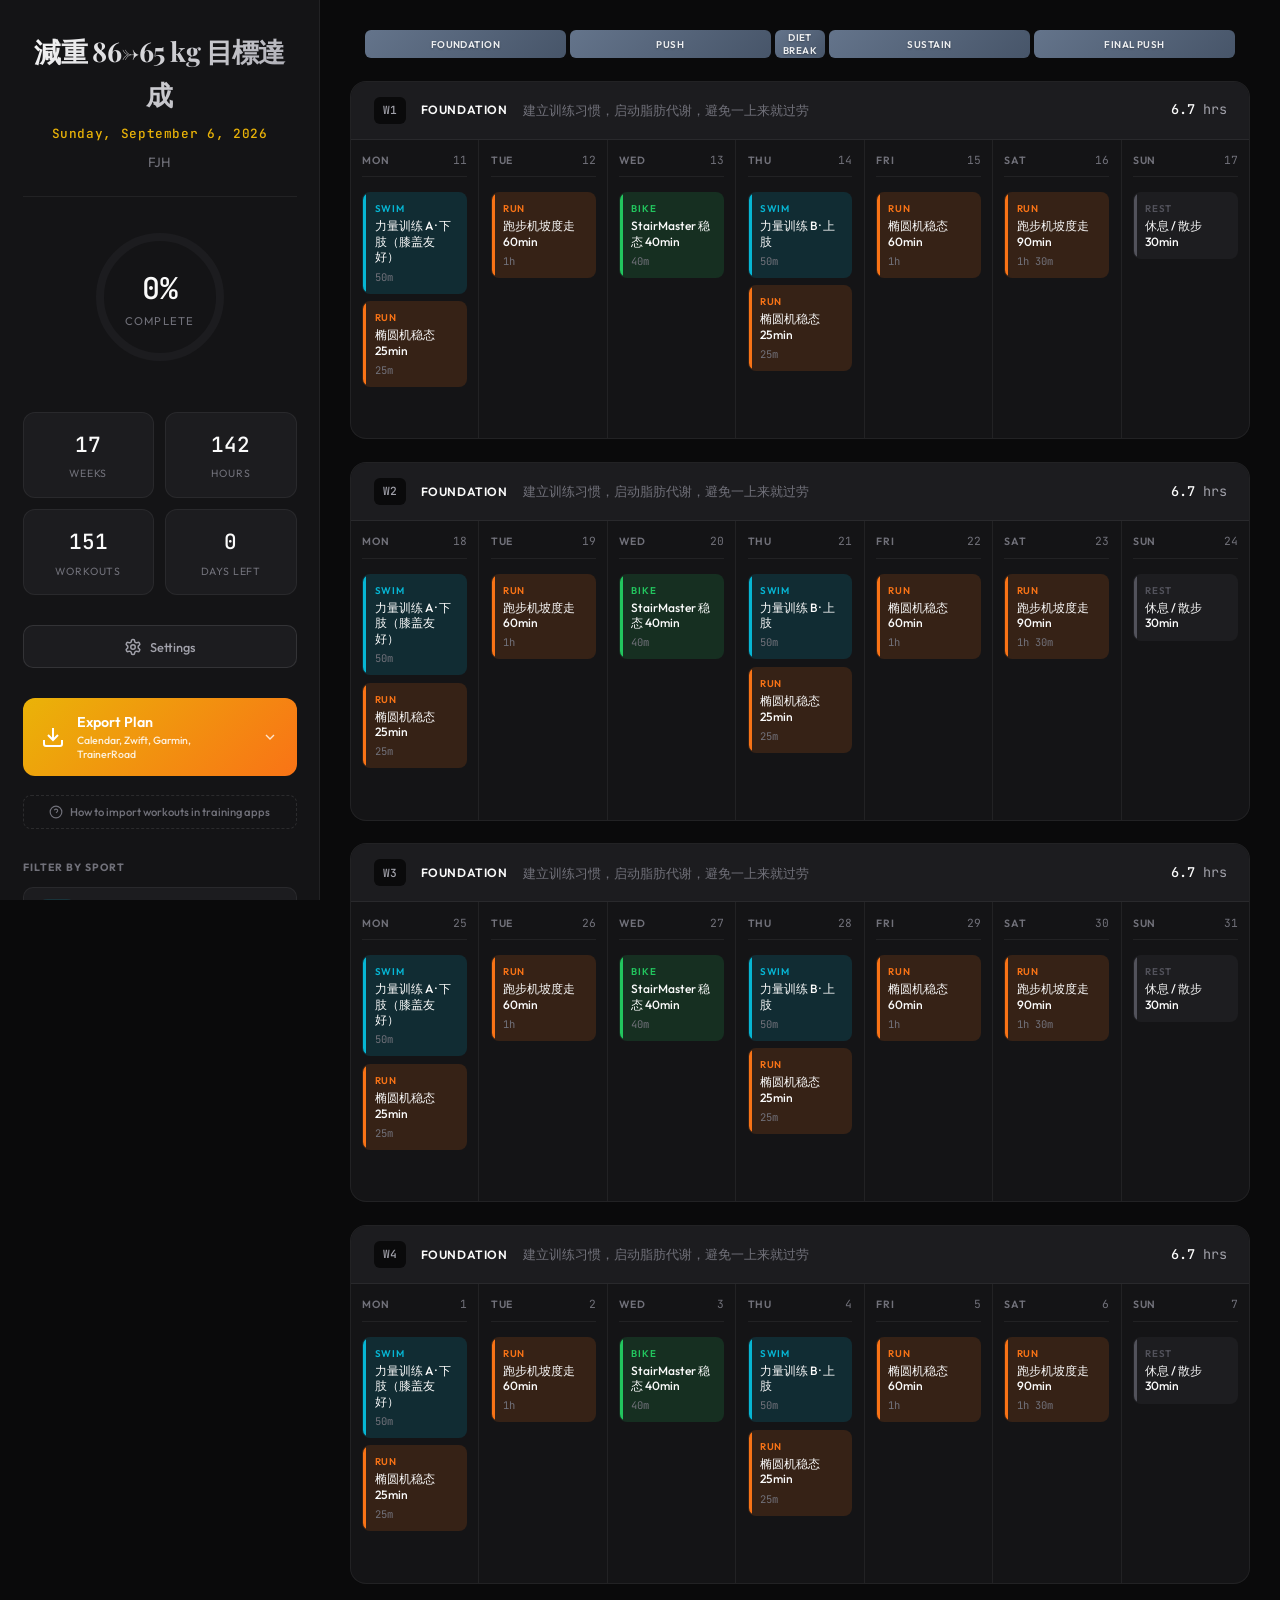
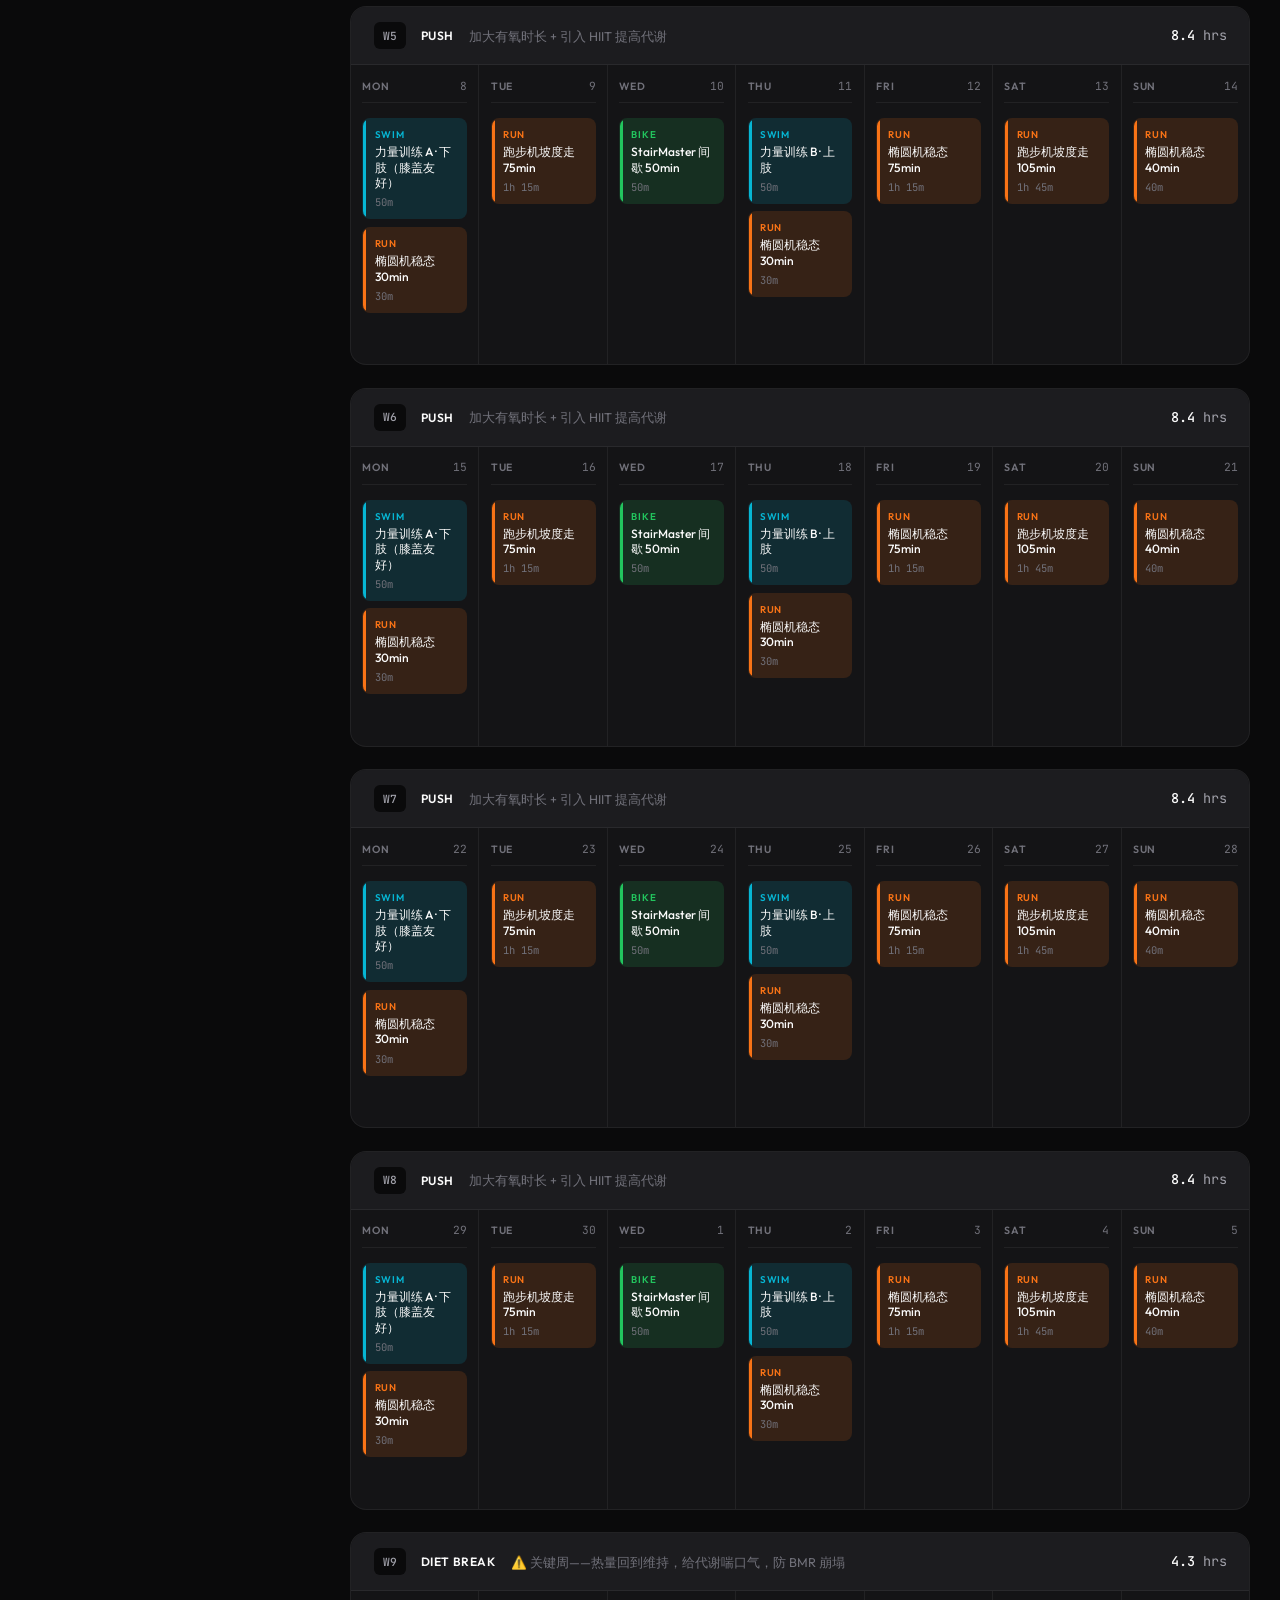
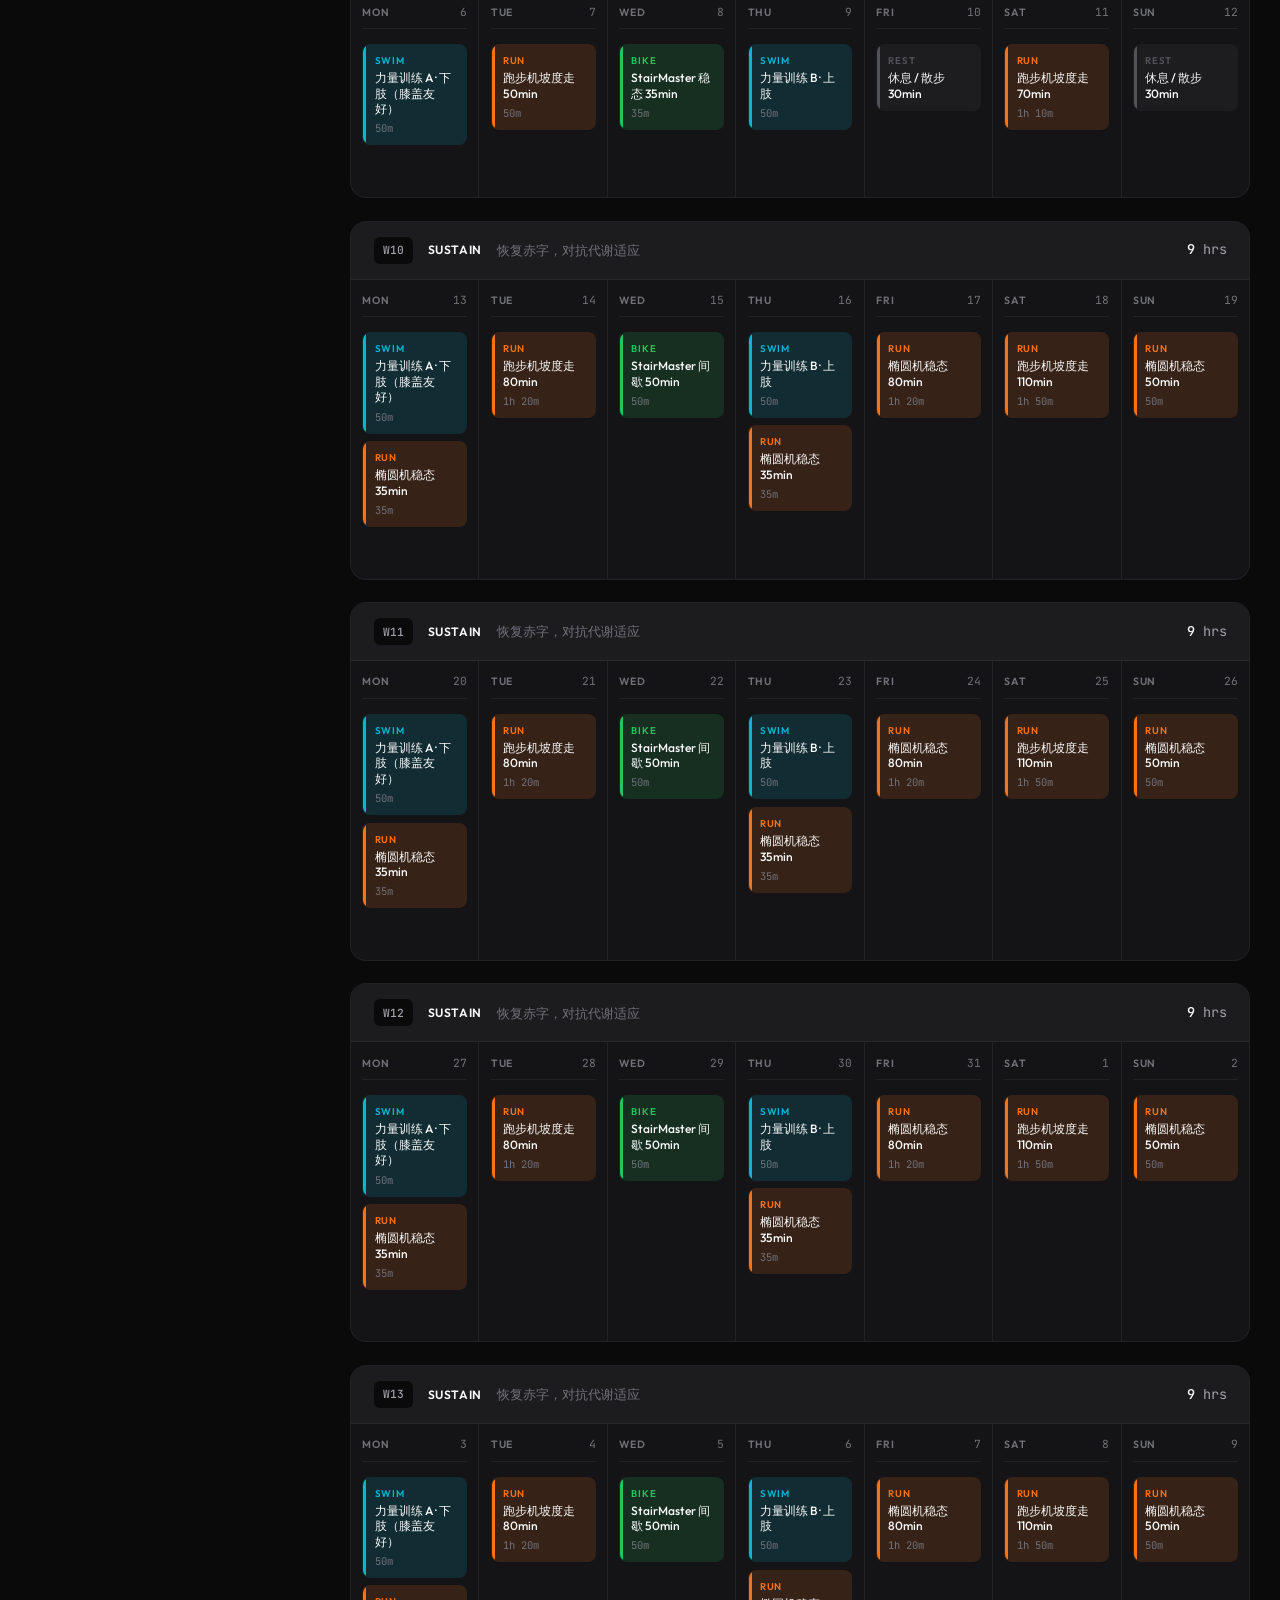
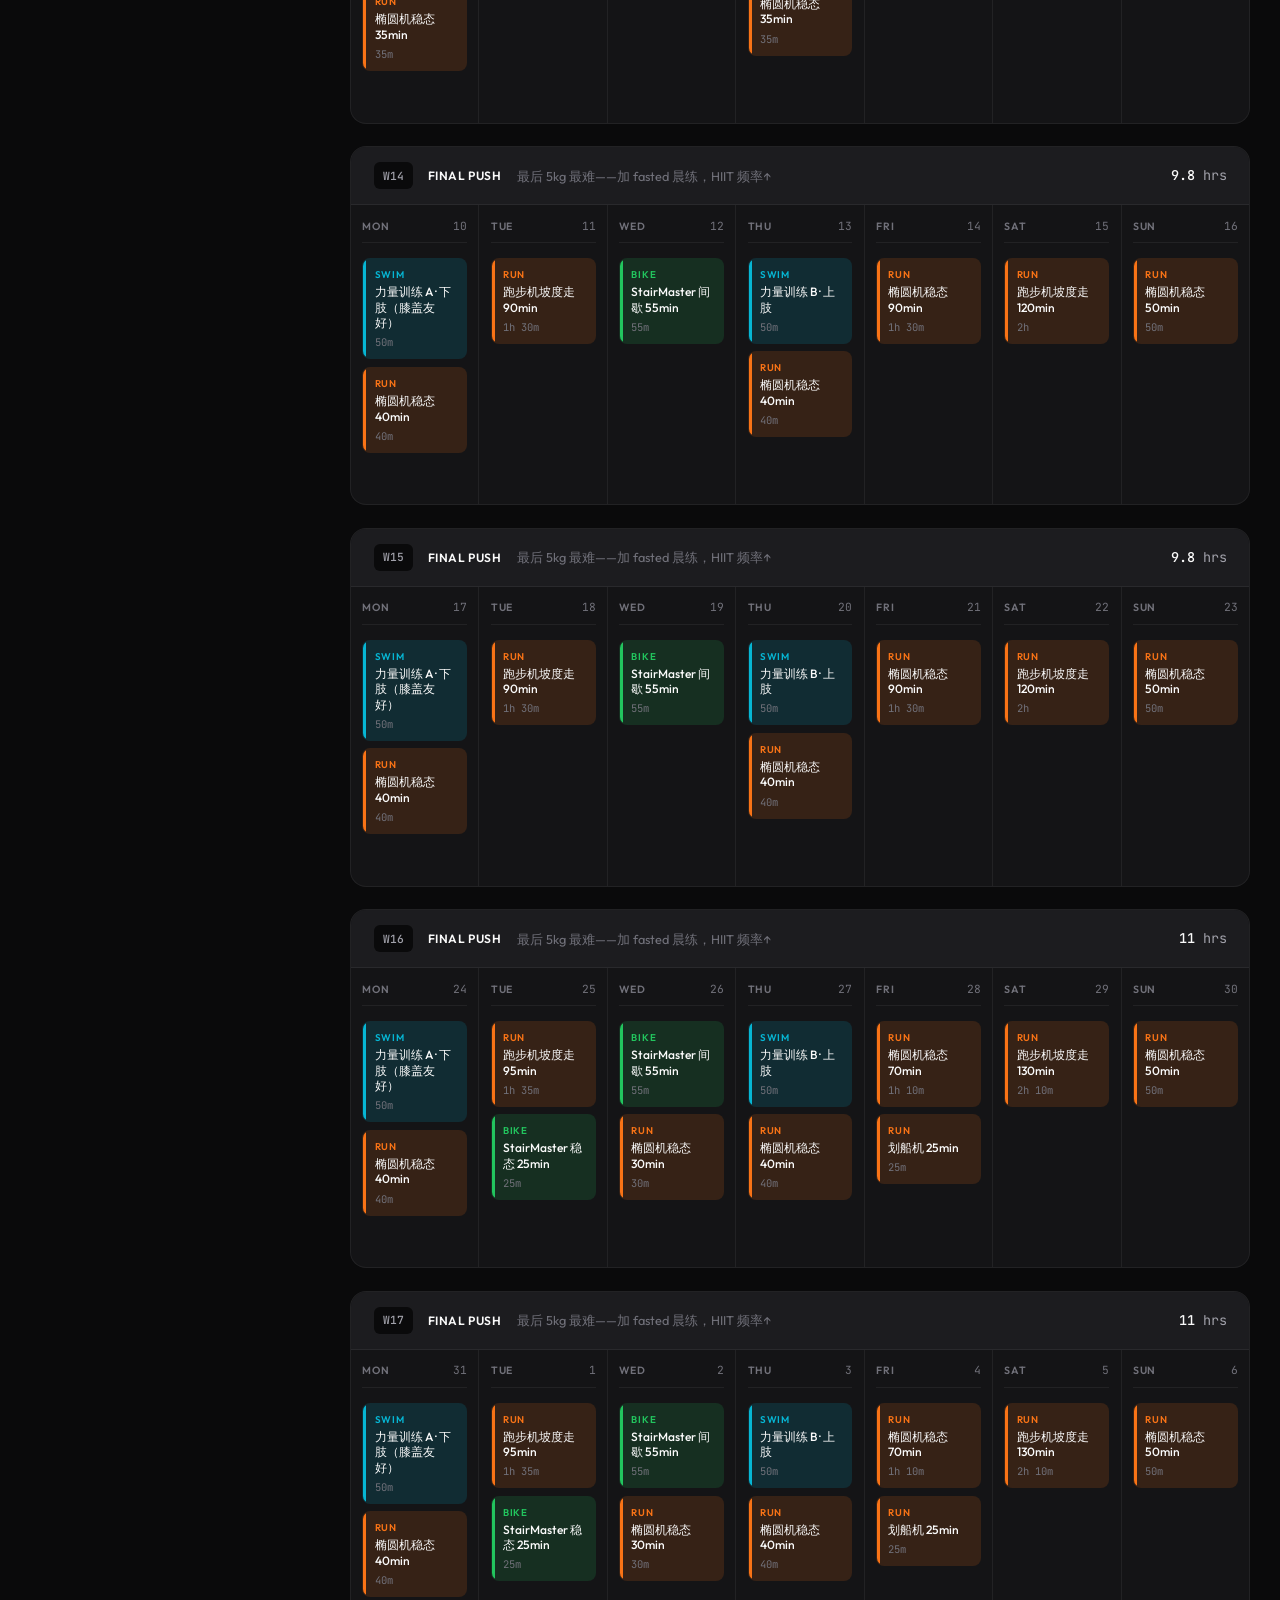
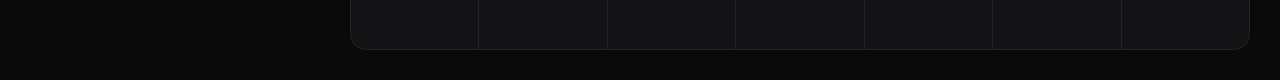
==== index.html @ a5f40cb9 "init: 17-week training plan (Foundation → Push → Diet Break → Sustain → Final Push)" ====
<!doctype html>
<html lang="en">
  <head>
    <meta charset="UTF-8" />
    <meta name="viewport" content="width=device-width, initial-scale=1.0" />
    <title>Training Plan</title>
    <link rel="preconnect" href="https://fonts.googleapis.com" />
    <link rel="preconnect" href="https://fonts.gstatic.com" crossorigin />
    <link
      href="https://fonts.googleapis.com/css2?family=Outfit:wght@300;400;500;600;700&family=Playfair+Display:wght@600;700&family=JetBrains+Mono:wght@400;500&display=swap"
      rel="stylesheet"
    />
    <script type="module" crossorigin>(function(){const s=document.createElement("link").relList;if(s&&s.supports&&s.supports("modulepreload"))return;for(const i of document.querySelectorAll('link[rel="modulepreload"]'))a(i);new MutationObserver(i=>{for(const n of i)if(n.type==="childList")for(const o of n.addedNodes)o.tagName==="LINK"&&o.rel==="modulepreload"&&a(o)}).observe(document,{childList:!0,subtree:!0});function t(i){const n={};return i.integrity&&(n.integrity=i.integrity),i.referrerPolicy&&(n.referrerPolicy=i.referrerPolicy),i.crossOrigin==="use-credentials"?n.credentials="include":i.crossOrigin==="anonymous"?n.credentials="omit":n.credentials="same-origin",n}function a(i){if(i.ep)return;i.ep=!0;const n=t(i);fetch(i.href,n)}})();const Rn="5";typeof window<"u"&&((window.__svelte??={}).v??=new Set).add(Rn);const In=1,Dn=2,Sa=4,Ln=8,Bn=16,Mn=1,On=2,Oe=Symbol(),zn="http://www.w3.org/1999/xhtml",Ot=!1;var Zt=Array.isArray,Nn=Array.prototype.indexOf,xt=Array.from,Wn=Object.defineProperty,tt=Object.getOwnPropertyDescriptor,Un=Object.getOwnPropertyDescriptors,Hn=Object.prototype,jn=Array.prototype,xa=Object.getPrototypeOf,la=Object.isExtensible;function Gn(e){for(var s=0;s<e.length;s++)e[s]()}function Ea(){var e,s,t=new Promise((a,i)=>{e=a,s=i});return{promise:t,resolve:e,reject:s}}function Pa(e,s){if(Array.isArray(e))return e;if(!(Symbol.iterator in e))return Array.from(e);const t=[];for(const a of e)if(t.push(a),t.length===s)break;return t}const Me=2,Kt=4,qt=8,Zn=1<<24,ds=16,hs=32,Os=64,Et=128,ns=512,ze=1024,Ze=2048,rs=4096,Ye=8192,As=16384,Vt=32768,js=65536,oa=1<<17,Ra=1<<18,qs=1<<19,Kn=1<<20,ms=1<<25,Ls=32768,zt=1<<21,Jt=1<<22,Fs=1<<23,Hs=Symbol("$state"),Ns=new class extends Error{name="StaleReactionError";message="The reaction that called `getAbortSignal()` was re-run or destroyed"};function qn(){throw new Error("https://svelte.dev/e/async_derived_orphan")}function Vn(e){throw new Error("https://svelte.dev/e/effect_in_teardown")}function Jn(){throw new Error("https://svelte.dev/e/effect_in_unowned_derived")}function Yn(e){throw new Error("https://svelte.dev/e/effect_orphan")}function Xn(){throw new Error("https://svelte.dev/e/effect_update_depth_exceeded")}function Qn(){throw new Error("https://svelte.dev/e/state_descriptors_fixed")}function $n(){throw new Error("https://svelte.dev/e/state_prototype_fixed")}function ei(){throw new Error("https://svelte.dev/e/state_unsafe_mutation")}function si(){throw new Error("https://svelte.dev/e/svelte_boundary_reset_onerror")}function ti(){console.warn("https://svelte.dev/e/select_multiple_invalid_value")}function ai(){console.warn("https://svelte.dev/e/svelte_boundary_reset_noop")}function Ia(e){return e===this.v}function ni(e,s){return e!=e?s==s:e!==s||e!==null&&typeof e=="object"||typeof e=="function"}function Da(e){return!ni(e,this.v)}let ii=!1,as=null;function Gs(e){as=e}function bs(e,s=!1,t){as={p:as,i:!1,c:null,e:null,s:e,x:null,l:null}}function ys(e){var s=as,t=s.e;if(t!==null){s.e=null;for(var a of t)Ja(a)}return s.i=!0,as=s.p,{}}function La(){return!0}let Es=[];function Ba(){var e=Es;Es=[],Gn(e)}function Vs(e){if(Es.length===0&&!nt){var s=Es;queueMicrotask(()=>{s===Es&&Ba()})}Es.push(e)}function li(){for(;Es.length>0;)Ba()}function Ma(e){var s=Se;if(s===null)return Fe.f|=Fs,e;if((s.f&Vt)===0){if((s.f&Et)===0)throw e;s.b.error(e)}else Zs(e,s)}function Zs(e,s){for(;s!==null;){if((s.f&Et)!==0)try{s.b.error(e);return}catch(t){e=t}s=s.parent}throw e}const bt=new Set;let ke=null,at=null,ts=null,$e=[],Pt=null,Nt=!1,nt=!1;class ls{committed=!1;current=new Map;previous=new Map;#s=new Set;#e=new Set;#t=0;#a=0;#u=null;#i=new Set;#n=new Set;skipped_effects=new Set;is_fork=!1;is_deferred(){return this.is_fork||this.#a>0}process(s){$e=[],at=null,this.apply();var t={parent:null,effect:null,effects:[],render_effects:[]};for(const a of s)this.#l(a,t);this.is_fork||this.#m(),this.is_deferred()?(this.#o(t.effects),this.#o(t.render_effects)):(at=this,ke=null,ra(t.render_effects),ra(t.effects),at=null,this.#u?.resolve()),ts=null}#l(s,t){s.f^=ze;for(var a=s.first;a!==null;){var i=a.f,n=(i&(hs|Os))!==0,o=n&&(i&ze)!==0,l=o||(i&Ye)!==0||this.skipped_effects.has(a);if((a.f&Et)!==0&&a.b?.is_pending()&&(t={parent:t,effect:a,effects:[],render_effects:[]}),!l&&a.fn!==null){n?a.f^=ze:(i&Kt)!==0?t.effects.push(a):dt(a)&&((a.f&ds)!==0&&this.#i.add(a),mt(a));var u=a.first;if(u!==null){a=u;continue}}var m=a.parent;for(a=a.next;a===null&&m!==null;)m===t.effect&&(this.#o(t.effects),this.#o(t.render_effects),t=t.parent),a=m.next,m=m.parent}}#o(s){for(const t of s)(t.f&Ze)!==0?this.#i.add(t):(t.f&rs)!==0&&this.#n.add(t),this.#c(t.deps),Ne(t,ze)}#c(s){if(s!==null)for(const t of s)(t.f&Me)===0||(t.f&Ls)===0||(t.f^=Ls,this.#c(t.deps))}capture(s,t){this.previous.has(s)||this.previous.set(s,t),(s.f&Fs)===0&&(this.current.set(s,s.v),ts?.set(s,s.v))}activate(){ke=this,this.apply()}deactivate(){ke===this&&(ke=null,ts=null)}flush(){if(this.activate(),$e.length>0){if(Oa(),ke!==null&&ke!==this)return}else this.#t===0&&this.process([]);this.deactivate()}discard(){for(const s of this.#e)s(this);this.#e.clear()}#m(){if(this.#a===0){for(const s of this.#s)s();this.#s.clear()}this.#t===0&&this.#r()}#r(){if(bt.size>1){this.previous.clear();var s=ts,t=!0,a={parent:null,effect:null,effects:[],render_effects:[]};for(const n of bt){if(n===this){t=!1;continue}const o=[];for(const[u,m]of this.current){if(n.current.has(u))if(t&&m!==n.current.get(u))n.current.set(u,m);else continue;o.push(u)}if(o.length===0)continue;const l=[...n.current.keys()].filter(u=>!this.current.has(u));if(l.length>0){var i=$e;$e=[];const u=new Set,m=new Map;for(const g of o)za(g,l,u,m);if($e.length>0){ke=n,n.apply();for(const g of $e)n.#l(g,a);n.deactivate()}$e=i}}ke=null,ts=s}this.committed=!0,bt.delete(this)}increment(s){this.#t+=1,s&&(this.#a+=1)}decrement(s){this.#t-=1,s&&(this.#a-=1),this.revive()}revive(){for(const s of this.#i)this.#n.delete(s),Ne(s,Ze),Bs(s);for(const s of this.#n)Ne(s,rs),Bs(s);this.flush()}oncommit(s){this.#s.add(s)}ondiscard(s){this.#e.add(s)}settled(){return(this.#u??=Ea()).promise}static ensure(){if(ke===null){const s=ke=new ls;bt.add(ke),nt||ls.enqueue(()=>{ke===s&&s.flush()})}return ke}static enqueue(s){Vs(s)}apply(){}}function oi(e){var s=nt;nt=!0;try{for(var t;;){if(li(),$e.length===0&&(ke?.flush(),$e.length===0))return Pt=null,t;Oa()}}finally{nt=s}}function Oa(){var e=Rs;Nt=!0;var s=null;try{var t=0;for(_t(!0);$e.length>0;){var a=ls.ensure();if(t++>1e3){var i,n;ri()}a.process($e),_s.clear()}}finally{Nt=!1,_t(e),Pt=null}}function ri(){try{Xn()}catch(e){Zs(e,Pt)}}let cs=null;function ra(e){var s=e.length;if(s!==0){for(var t=0;t<s;){var a=e[t++];if((a.f&(As|Ye))===0&&dt(a)&&(cs=new Set,mt(a),a.deps===null&&a.first===null&&a.nodes===null&&(a.teardown===null&&a.ac===null?$a(a):a.fn=null),cs?.size>0)){_s.clear();for(const i of cs){if((i.f&(As|Ye))!==0)continue;const n=[i];let o=i.parent;for(;o!==null;)cs.has(o)&&(cs.delete(o),n.push(o)),o=o.parent;for(let l=n.length-1;l>=0;l--){const u=n[l];(u.f&(As|Ye))===0&&mt(u)}}cs.clear()}}cs=null}}function za(e,s,t,a){if(!t.has(e)&&(t.add(e),e.reactions!==null))for(const i of e.reactions){const n=i.f;(n&Me)!==0?za(i,s,t,a):(n&(Jt|ds))!==0&&(n&Ze)===0&&Na(i,s,a)&&(Ne(i,Ze),Bs(i))}}function Na(e,s,t){const a=t.get(e);if(a!==void 0)return a;if(e.deps!==null)for(const i of e.deps){if(s.includes(i))return!0;if((i.f&Me)!==0&&Na(i,s,t))return t.set(i,!0),!0}return t.set(e,!1),!1}function Bs(e){for(var s=Pt=e;s.parent!==null;){s=s.parent;var t=s.f;if(Nt&&s===Se&&(t&ds)!==0&&(t&Ra)===0)return;if((t&(Os|hs))!==0){if((t&ze)===0)return;s.f^=ze}}$e.push(s)}function ui(e){let s=0,t=Ms(0),a;return()=>{ut()&&(A(t),$t(()=>(s===0&&(a=Ve(()=>e(()=>it(t)))),s+=1,()=>{Vs(()=>{s-=1,s===0&&(a?.(),a=void 0,it(t))})})))}}var ci=js|qs|Et;function mi(e,s,t){new fi(e,s,t)}class fi{parent;#s=!1;#e;#t=null;#a;#u;#i;#n=null;#l=null;#o=null;#c=null;#m=null;#r=0;#f=0;#d=!1;#p=null;#v=ui(()=>(this.#p=Ms(this.#r),()=>{this.#p=null}));constructor(s,t,a){this.#e=s,this.#a=t,this.#u=a,this.parent=Se.b,this.#s=!!this.#a.pending,this.#i=ea(()=>{Se.b=this;{var i=this.#y();try{this.#n=es(()=>a(i))}catch(n){this.error(n)}this.#f>0?this.#b():this.#s=!1}return()=>{this.#m?.remove()}},ci)}#T(){try{this.#n=es(()=>this.#u(this.#e))}catch(s){this.error(s)}this.#s=!1}#C(){const s=this.#a.pending;s&&(this.#l=es(()=>s(this.#e)),ls.enqueue(()=>{var t=this.#y();this.#n=this.#h(()=>(ls.ensure(),es(()=>this.#u(t)))),this.#f>0?this.#b():(Ps(this.#l,()=>{this.#l=null}),this.#s=!1)}))}#y(){var s=this.#e;return this.#s&&(this.#m=ks(),this.#e.before(this.#m),s=this.#m),s}is_pending(){return this.#s||!!this.parent&&this.parent.is_pending()}has_pending_snippet(){return!!this.#a.pending}#h(s){var t=Se,a=Fe,i=as;us(this.#i),je(this.#i),Gs(this.#i.ctx);try{return s()}catch(n){return Ma(n),null}finally{us(t),je(a),Gs(i)}}#b(){const s=this.#a.pending;this.#n!==null&&(this.#c=document.createDocumentFragment(),this.#c.append(this.#m),tn(this.#n,this.#c)),this.#l===null&&(this.#l=es(()=>s(this.#e)))}#g(s){if(!this.has_pending_snippet()){this.parent&&this.parent.#g(s);return}this.#f+=s,this.#f===0&&(this.#s=!1,this.#l&&Ps(this.#l,()=>{this.#l=null}),this.#c&&(this.#e.before(this.#c),this.#c=null))}update_pending_count(s){this.#g(s),this.#r+=s,this.#p&&Ks(this.#p,this.#r)}get_effect_pending(){return this.#v(),A(this.#p)}error(s){var t=this.#a.onerror;let a=this.#a.failed;if(this.#d||!t&&!a)throw s;this.#n&&(Ge(this.#n),this.#n=null),this.#l&&(Ge(this.#l),this.#l=null),this.#o&&(Ge(this.#o),this.#o=null);var i=!1,n=!1;const o=()=>{if(i){ai();return}i=!0,n&&si(),ls.ensure(),this.#r=0,this.#o!==null&&Ps(this.#o,()=>{this.#o=null}),this.#s=this.has_pending_snippet(),this.#n=this.#h(()=>(this.#d=!1,es(()=>this.#u(this.#e)))),this.#f>0?this.#b():this.#s=!1};var l=Fe;try{je(null),n=!0,t?.(s,o),n=!1}catch(u){Zs(u,this.#i&&this.#i.parent)}finally{je(l)}a&&Vs(()=>{this.#o=this.#h(()=>{ls.ensure(),this.#d=!0;try{return es(()=>{a(this.#e,()=>s,()=>o)})}catch(u){return Zs(u,this.#i.parent),null}finally{this.#d=!1}})})}}function pi(e,s,t,a){const i=Yt;if(t.length===0&&e.length===0){a(s.map(i));return}var n=ke,o=Se,l=di();function u(){Promise.all(t.map(m=>hi(m))).then(m=>{l();try{a([...s.map(i),...m])}catch(g){(o.f&As)===0&&Zs(g,o)}n?.deactivate(),At()}).catch(m=>{Zs(m,o)})}e.length>0?Promise.all(e).then(()=>{l();try{return u()}finally{n?.deactivate(),At()}}):u()}function di(){var e=Se,s=Fe,t=as,a=ke;return function(n=!0){us(e),je(s),Gs(t),n&&a?.activate()}}function At(){us(null),je(null),Gs(null)}function Yt(e){var s=Me|Ze,t=Fe!==null&&(Fe.f&Me)!==0?Fe:null;return Se!==null&&(Se.f|=qs),{ctx:as,deps:null,effects:null,equals:Ia,f:s,fn:e,reactions:null,rv:0,v:Oe,wv:0,parent:t??Se,ac:null}}function hi(e,s){let t=Se;t===null&&qn();var a=t.b,i=void 0,n=Ms(Oe),o=!Fe,l=new Map;return Si(()=>{var u=Ea();i=u.promise;try{Promise.resolve(e()).then(u.resolve,u.reject).then(()=>{m===ke&&m.committed&&m.deactivate(),At()})}catch(b){u.reject(b),At()}var m=ke;if(o){var g=!a.is_pending();a.update_pending_count(1),m.increment(g),l.get(m)?.reject(Ns),l.delete(m),l.set(m,u)}const y=(b,c=void 0)=>{if(m.activate(),c)c!==Ns&&(n.f|=Fs,Ks(n,c));else{(n.f&Fs)!==0&&(n.f^=Fs),Ks(n,b);for(const[C,p]of l){if(l.delete(C),C===m)break;p.reject(Ns)}}o&&(a.update_pending_count(-1),m.decrement(g))};u.promise.then(y,b=>y(null,b||"unknown"))}),Qt(()=>{for(const u of l.values())u.reject(Ns)}),new Promise(u=>{function m(g){function y(){g===i?u(n):m(i)}g.then(y,y)}m(i)})}function Re(e){const s=Yt(e);return an(s),s}function bi(e){const s=Yt(e);return s.equals=Da,s}function Wa(e){var s=e.effects;if(s!==null){e.effects=null;for(var t=0;t<s.length;t+=1)Ge(s[t])}}function yi(e){for(var s=e.parent;s!==null;){if((s.f&Me)===0)return(s.f&As)===0?s:null;s=s.parent}return null}function Xt(e){var s,t=Se;us(yi(e));try{e.f&=~Ls,Wa(e),s=rn(e)}finally{us(t)}return s}function Ua(e){var s=Xt(e);if(e.equals(s)||(ke?.is_fork||(e.v=s),e.wv=ln()),!Js)if(ts!==null)(ut()||ke?.is_fork)&&ts.set(e,s);else{var t=(e.f&ns)===0?rs:ze;Ne(e,t)}}let Wt=new Set;const _s=new Map;let Ha=!1;function Ms(e,s){var t={f:0,v:e,reactions:null,equals:Ia,rv:0,wv:0};return t}function we(e,s){const t=Ms(e);return an(t),t}function gi(e,s=!1,t=!0){const a=Ms(e);return s||(a.equals=Da),a}function se(e,s,t=!1){Fe!==null&&(!os||(Fe.f&oa)!==0)&&La()&&(Fe.f&(Me|ds|Jt|oa))!==0&&!fs?.includes(e)&&ei();let a=t?De(s):s;return Ks(e,a)}function Ks(e,s){if(!e.equals(s)){var t=e.v;Js?_s.set(e,s):_s.set(e,t),e.v=s;var a=ls.ensure();a.capture(e,t),(e.f&Me)!==0&&((e.f&Ze)!==0&&Xt(e),Ne(e,(e.f&ns)!==0?ze:rs)),e.wv=ln(),ja(e,Ze),Se!==null&&(Se.f&ze)!==0&&(Se.f&(hs|Os))===0&&(Qe===null?Pi([e]):Qe.push(e)),!a.is_fork&&Wt.size>0&&!Ha&&vi()}return s}function vi(){Ha=!1;var e=Rs;_t(!0);const s=Array.from(Wt);try{for(const t of s)(t.f&ze)!==0&&Ne(t,rs),dt(t)&&mt(t)}finally{_t(e)}Wt.clear()}function it(e){se(e,e.v+1)}function ja(e,s){var t=e.reactions;if(t!==null)for(var a=t.length,i=0;i<a;i++){var n=t[i],o=n.f,l=(o&Ze)===0;if(l&&Ne(n,s),(o&Me)!==0){var u=n;ts?.delete(u),(o&Ls)===0&&(o&ns&&(n.f|=Ls),ja(u,rs))}else l&&((o&ds)!==0&&cs!==null&&cs.add(n),Bs(n))}}function De(e){if(typeof e!="object"||e===null||Hs in e)return e;const s=xa(e);if(s!==Hn&&s!==jn)return e;var t=new Map,a=Zt(e),i=we(0),n=Is,o=l=>{if(Is===n)return l();var u=Fe,m=Is;je(null),pa(n);var g=l();return je(u),pa(m),g};return a&&t.set("length",we(e.length)),new Proxy(e,{defineProperty(l,u,m){(!("value"in m)||m.configurable===!1||m.enumerable===!1||m.writable===!1)&&Qn();var g=t.get(u);return g===void 0?g=o(()=>{var y=we(m.value);return t.set(u,y),y}):se(g,m.value,!0),!0},deleteProperty(l,u){var m=t.get(u);if(m===void 0){if(u in l){const g=o(()=>we(Oe));t.set(u,g),it(i)}}else se(m,Oe),it(i);return!0},get(l,u,m){if(u===Hs)return e;var g=t.get(u),y=u in l;if(g===void 0&&(!y||tt(l,u)?.writable)&&(g=o(()=>{var c=De(y?l[u]:Oe),C=we(c);return C}),t.set(u,g)),g!==void 0){var b=A(g);return b===Oe?void 0:b}return Reflect.get(l,u,m)},getOwnPropertyDescriptor(l,u){var m=Reflect.getOwnPropertyDescriptor(l,u);if(m&&"value"in m){var g=t.get(u);g&&(m.value=A(g))}else if(m===void 0){var y=t.get(u),b=y?.v;if(y!==void 0&&b!==Oe)return{enumerable:!0,configurable:!0,value:b,writable:!0}}return m},has(l,u){if(u===Hs)return!0;var m=t.get(u),g=m!==void 0&&m.v!==Oe||Reflect.has(l,u);if(m!==void 0||Se!==null&&(!g||tt(l,u)?.writable)){m===void 0&&(m=o(()=>{var b=g?De(l[u]):Oe,c=we(b);return c}),t.set(u,m));var y=A(m);if(y===Oe)return!1}return g},set(l,u,m,g){var y=t.get(u),b=u in l;if(a&&u==="length")for(var c=m;c<y.v;c+=1){var C=t.get(c+"");C!==void 0?se(C,Oe):c in l&&(C=o(()=>we(Oe)),t.set(c+"",C))}if(y===void 0)(!b||tt(l,u)?.writable)&&(y=o(()=>we(void 0)),se(y,De(m)),t.set(u,y));else{b=y.v!==Oe;var p=o(()=>De(m));se(y,p)}var d=Reflect.getOwnPropertyDescriptor(l,u);if(d?.set&&d.set.call(g,m),!b){if(a&&typeof u=="string"){var h=t.get("length"),w=Number(u);Number.isInteger(w)&&w>=h.v&&se(h,w+1)}it(i)}return!0},ownKeys(l){A(i);var u=Reflect.ownKeys(l).filter(y=>{var b=t.get(y);return b===void 0||b.v!==Oe});for(var[m,g]of t)g.v!==Oe&&!(m in l)&&u.push(m);return u},setPrototypeOf(){$n()}})}function ua(e){try{if(e!==null&&typeof e=="object"&&Hs in e)return e[Hs]}catch{}return e}function Ti(e,s){return Object.is(ua(e),ua(s))}var rt,Ga,Za,Ka;function Ci(){if(rt===void 0){rt=window,Ga=/Firefox/.test(navigator.userAgent);var e=Element.prototype,s=Node.prototype,t=Text.prototype;Za=tt(s,"firstChild").get,Ka=tt(s,"nextSibling").get,la(e)&&(e.__click=void 0,e.__className=void 0,e.__attributes=null,e.__style=void 0,e.__e=void 0),la(t)&&(t.__t=void 0)}}function ks(e=""){return document.createTextNode(e)}function Ft(e){return Za.call(e)}function pt(e){return Ka.call(e)}function L(e,s){return Ft(e)}function Je(e,s=!1){{var t=Ft(e);return t instanceof Comment&&t.data===""?pt(t):t}}function D(e,s=1,t=!1){let a=e;for(;s--;)a=pt(a);return a}function wi(e){e.textContent=""}function qa(){return!1}let ca=!1;function Ai(){ca||(ca=!0,document.addEventListener("reset",e=>{Promise.resolve().then(()=>{if(!e.defaultPrevented)for(const s of e.target.elements)s.__on_r?.()})},{capture:!0}))}function Rt(e){var s=Fe,t=Se;je(null),us(null);try{return e()}finally{je(s),us(t)}}function Va(e,s,t,a=t){e.addEventListener(s,()=>Rt(t));const i=e.__on_r;i?e.__on_r=()=>{i(),a(!0)}:e.__on_r=()=>a(!0),Ai()}function Fi(e){Se===null&&(Fe===null&&Yn(),Jn()),Js&&Vn()}function _i(e,s){var t=s.last;t===null?s.last=s.first=e:(t.next=e,e.prev=t,s.last=e)}function gs(e,s,t){var a=Se;a!==null&&(a.f&Ye)!==0&&(e|=Ye);var i={ctx:as,deps:null,nodes:null,f:e|Ze|ns,first:null,fn:s,last:null,next:null,parent:a,b:a&&a.b,prev:null,teardown:null,wv:0,ac:null};if(t)try{mt(i),i.f|=Vt}catch(l){throw Ge(i),l}else s!==null&&Bs(i);var n=i;if(t&&n.deps===null&&n.teardown===null&&n.nodes===null&&n.first===n.last&&(n.f&qs)===0&&(n=n.first,(e&ds)!==0&&(e&js)!==0&&n!==null&&(n.f|=js)),n!==null&&(n.parent=a,a!==null&&_i(n,a),Fe!==null&&(Fe.f&Me)!==0&&(e&Os)===0)){var o=Fe;(o.effects??=[]).push(n)}return i}function ut(){return Fe!==null&&!os}function Qt(e){const s=gs(qt,null,!1);return Ne(s,ze),s.teardown=e,s}function ma(e){Fi();var s=Se.f,t=!Fe&&(s&hs)!==0&&(s&Vt)===0;if(t){var a=as;(a.e??=[]).push(e)}else return Ja(e)}function Ja(e){return gs(Kt|Kn,e,!1)}function ki(e){ls.ensure();const s=gs(Os|qs,e,!0);return(t={})=>new Promise(a=>{t.outro?Ps(s,()=>{Ge(s),a(void 0)}):(Ge(s),a(void 0))})}function Ya(e){return gs(Kt,e,!1)}function Si(e){return gs(Jt|qs,e,!0)}function $t(e,s=0){return gs(qt|s,e,!0)}function Ae(e,s=[],t=[],a=[]){pi(a,s,t,i=>{gs(qt,()=>e(...i.map(A)),!0)})}function ea(e,s=0){var t=gs(ds|s,e,!0);return t}function es(e){return gs(hs|qs,e,!0)}function Xa(e){var s=e.teardown;if(s!==null){const t=Js,a=Fe;fa(!0),je(null);try{s.call(null)}finally{fa(t),je(a)}}}function Qa(e,s=!1){var t=e.first;for(e.first=e.last=null;t!==null;){const i=t.ac;i!==null&&Rt(()=>{i.abort(Ns)});var a=t.next;(t.f&Os)!==0?t.parent=null:Ge(t,s),t=a}}function xi(e){for(var s=e.first;s!==null;){var t=s.next;(s.f&hs)===0&&Ge(s),s=t}}function Ge(e,s=!0){var t=!1;(s||(e.f&Ra)!==0)&&e.nodes!==null&&e.nodes.end!==null&&(Ei(e.nodes.start,e.nodes.end),t=!0),Qa(e,s&&!t),kt(e,0),Ne(e,As);var a=e.nodes&&e.nodes.t;if(a!==null)for(const n of a)n.stop();Xa(e);var i=e.parent;i!==null&&i.first!==null&&$a(e),e.next=e.prev=e.teardown=e.ctx=e.deps=e.fn=e.nodes=e.ac=null}function Ei(e,s){for(;e!==null;){var t=e===s?null:pt(e);e.remove(),e=t}}function $a(e){var s=e.parent,t=e.prev,a=e.next;t!==null&&(t.next=a),a!==null&&(a.prev=t),s!==null&&(s.first===e&&(s.first=a),s.last===e&&(s.last=t))}function Ps(e,s,t=!0){var a=[];en(e,a,!0);var i=()=>{t&&Ge(e),s&&s()},n=a.length;if(n>0){var o=()=>--n||i();for(var l of a)l.out(o)}else i()}function en(e,s,t){if((e.f&Ye)===0){e.f^=Ye;var a=e.nodes&&e.nodes.t;if(a!==null)for(const l of a)(l.is_global||t)&&s.push(l);for(var i=e.first;i!==null;){var n=i.next,o=(i.f&js)!==0||(i.f&hs)!==0&&(e.f&ds)!==0;en(i,s,o?t:!1),i=n}}}function sa(e){sn(e,!0)}function sn(e,s){if((e.f&Ye)!==0){e.f^=Ye,(e.f&ze)===0&&(Ne(e,Ze),Bs(e));for(var t=e.first;t!==null;){var a=t.next,i=(t.f&js)!==0||(t.f&hs)!==0;sn(t,i?s:!1),t=a}var n=e.nodes&&e.nodes.t;if(n!==null)for(const o of n)(o.is_global||s)&&o.in()}}function tn(e,s){if(e.nodes)for(var t=e.nodes.start,a=e.nodes.end;t!==null;){var i=t===a?null:pt(t);s.append(t),t=i}}let Rs=!1;function _t(e){Rs=e}let Js=!1;function fa(e){Js=e}let Fe=null,os=!1;function je(e){Fe=e}let Se=null;function us(e){Se=e}let fs=null;function an(e){Fe!==null&&(fs===null?fs=[e]:fs.push(e))}let We=null,qe=0,Qe=null;function Pi(e){Qe=e}let nn=1,ct=0,Is=ct;function pa(e){Is=e}function ln(){return++nn}function dt(e){var s=e.f;if((s&Ze)!==0)return!0;if(s&Me&&(e.f&=~Ls),(s&rs)!==0){var t=e.deps;if(t!==null)for(var a=t.length,i=0;i<a;i++){var n=t[i];if(dt(n)&&Ua(n),n.wv>e.wv)return!0}(s&ns)!==0&&ts===null&&Ne(e,ze)}return!1}function on(e,s,t=!0){var a=e.reactions;if(a!==null&&!fs?.includes(e))for(var i=0;i<a.length;i++){var n=a[i];(n.f&Me)!==0?on(n,s,!1):s===n&&(t?Ne(n,Ze):(n.f&ze)!==0&&Ne(n,rs),Bs(n))}}function rn(e){var s=We,t=qe,a=Qe,i=Fe,n=fs,o=as,l=os,u=Is,m=e.f;We=null,qe=0,Qe=null,Fe=(m&(hs|Os))===0?e:null,fs=null,Gs(e.ctx),os=!1,Is=++ct,e.ac!==null&&(Rt(()=>{e.ac.abort(Ns)}),e.ac=null);try{e.f|=zt;var g=e.fn,y=g(),b=e.deps;if(We!==null){var c;if(kt(e,qe),b!==null&&qe>0)for(b.length=qe+We.length,c=0;c<We.length;c++)b[qe+c]=We[c];else e.deps=b=We;if(ut()&&(e.f&ns)!==0)for(c=qe;c<b.length;c++)(b[c].reactions??=[]).push(e)}else b!==null&&qe<b.length&&(kt(e,qe),b.length=qe);if(La()&&Qe!==null&&!os&&b!==null&&(e.f&(Me|rs|Ze))===0)for(c=0;c<Qe.length;c++)on(Qe[c],e);return i!==null&&i!==e&&(ct++,Qe!==null&&(a===null?a=Qe:a.push(...Qe))),(e.f&Fs)!==0&&(e.f^=Fs),y}catch(C){return Ma(C)}finally{e.f^=zt,We=s,qe=t,Qe=a,Fe=i,fs=n,Gs(o),os=l,Is=u}}function Ri(e,s){let t=s.reactions;if(t!==null){var a=Nn.call(t,e);if(a!==-1){var i=t.length-1;i===0?t=s.reactions=null:(t[a]=t[i],t.pop())}}t===null&&(s.f&Me)!==0&&(We===null||!We.includes(s))&&(Ne(s,rs),(s.f&ns)!==0&&(s.f^=ns,s.f&=~Ls),Wa(s),kt(s,0))}function kt(e,s){var t=e.deps;if(t!==null)for(var a=s;a<t.length;a++)Ri(e,t[a])}function mt(e){var s=e.f;if((s&As)===0){Ne(e,ze);var t=Se,a=Rs;Se=e,Rs=!0;try{(s&(ds|Zn))!==0?xi(e):Qa(e),Xa(e);var i=rn(e);e.teardown=typeof i=="function"?i:null,e.wv=nn;var n;Ot&&ii&&(e.f&Ze)!==0&&e.deps}finally{Rs=a,Se=t}}}async function Ii(){await Promise.resolve(),oi()}function A(e){var s=e.f,t=(s&Me)!==0;if(Fe!==null&&!os){var a=Se!==null&&(Se.f&As)!==0;if(!a&&!fs?.includes(e)){var i=Fe.deps;if((Fe.f&zt)!==0)e.rv<ct&&(e.rv=ct,We===null&&i!==null&&i[qe]===e?qe++:We===null?We=[e]:We.includes(e)||We.push(e));else{(Fe.deps??=[]).push(e);var n=e.reactions;n===null?e.reactions=[Fe]:n.includes(Fe)||n.push(Fe)}}}if(Js){if(_s.has(e))return _s.get(e);if(t){var o=e,l=o.v;return((o.f&ze)===0&&o.reactions!==null||cn(o))&&(l=Xt(o)),_s.set(o,l),l}}else t&&(!ts?.has(e)||ke?.is_fork&&!ut())&&(o=e,dt(o)&&Ua(o),Rs&&ut()&&(o.f&ns)===0&&un(o));if(ts?.has(e))return ts.get(e);if((e.f&Fs)!==0)throw e.v;return e.v}function un(e){if(e.deps!==null){e.f^=ns;for(const s of e.deps)(s.reactions??=[]).push(e),(s.f&Me)!==0&&(s.f&ns)===0&&un(s)}}function cn(e){if(e.v===Oe)return!0;if(e.deps===null)return!1;for(const s of e.deps)if(_s.has(s)||(s.f&Me)!==0&&cn(s))return!0;return!1}function Ve(e){var s=os;try{return os=!0,e()}finally{os=s}}const Di=-7169;function Ne(e,s){e.f=e.f&Di|s}const mn=new Set,Ut=new Set;function Li(e,s,t,a={}){function i(n){if(a.capture||et.call(s,n),!n.cancelBubble)return Rt(()=>t?.call(this,n))}return e.startsWith("pointer")||e.startsWith("touch")||e==="wheel"?Vs(()=>{s.addEventListener(e,i,a)}):s.addEventListener(e,i,a),i}function Ss(e,s,t,a,i){var n={capture:a,passive:i},o=Li(e,s,t,n);(s===document.body||s===window||s===document||s instanceof HTMLMediaElement)&&Qt(()=>{s.removeEventListener(e,o,n)})}function xs(e){for(var s=0;s<e.length;s++)mn.add(e[s]);for(var t of Ut)t(e)}let da=null;function et(e){var s=this,t=s.ownerDocument,a=e.type,i=e.composedPath?.()||[],n=i[0]||e.target;da=e;var o=0,l=da===e&&e.__root;if(l){var u=i.indexOf(l);if(u!==-1&&(s===document||s===window)){e.__root=s;return}var m=i.indexOf(s);if(m===-1)return;u<=m&&(o=u)}if(n=i[o]||e.target,n!==s){Wn(e,"currentTarget",{configurable:!0,get(){return n||t}});var g=Fe,y=Se;je(null),us(null);try{for(var b,c=[];n!==null;){var C=n.assignedSlot||n.parentNode||n.host||null;try{var p=n["__"+a];p!=null&&(!n.disabled||e.target===n)&&p.call(n,e)}catch(d){b?c.push(d):b=d}if(e.cancelBubble||C===s||C===null)break;n=C}if(b){for(let d of c)queueMicrotask(()=>{throw d});throw b}}finally{e.__root=s,delete e.currentTarget,je(g),us(y)}}}function Bi(e){var s=document.createElement("template");return s.innerHTML=e.replaceAll("<!>","\x3C!---->"),s.content}function Ht(e,s){var t=Se;t.nodes===null&&(t.nodes={start:e,end:s,a:null,t:null})}function oe(e,s){var t=(s&Mn)!==0,a=(s&On)!==0,i,n=!e.startsWith("<!>");return()=>{i===void 0&&(i=Bi(n?e:"<!>"+e),t||(i=Ft(i)));var o=a||Ga?document.importNode(i,!0):i.cloneNode(!0);if(t){var l=Ft(o),u=o.lastChild;Ht(l,u)}else Ht(o,o);return o}}function ha(){var e=document.createDocumentFragment(),s=document.createComment(""),t=ks();return e.append(s,t),Ht(s,t),e}function ie(e,s){e!==null&&e.before(s)}const Mi=["touchstart","touchmove"];function Oi(e){return Mi.includes(e)}function fe(e,s){var t=s==null?"":typeof s=="object"?s+"":s;t!==(e.__t??=e.nodeValue)&&(e.__t=t,e.nodeValue=t+"")}function zi(e,s){return Ni(e,s)}const zs=new Map;function Ni(e,{target:s,anchor:t,props:a={},events:i,context:n,intro:o=!0}){Ci();var l=new Set,u=y=>{for(var b=0;b<y.length;b++){var c=y[b];if(!l.has(c)){l.add(c);var C=Oi(c);s.addEventListener(c,et,{passive:C});var p=zs.get(c);p===void 0?(document.addEventListener(c,et,{passive:C}),zs.set(c,1)):zs.set(c,p+1)}}};u(xt(mn)),Ut.add(u);var m=void 0,g=ki(()=>{var y=t??s.appendChild(ks());return mi(y,{pending:()=>{}},b=>{if(n){bs({});var c=as;c.c=n}i&&(a.$$events=i),m=e(b,a)||{},n&&ys()}),()=>{for(var b of l){s.removeEventListener(b,et);var c=zs.get(b);--c===0?(document.removeEventListener(b,et),zs.delete(b)):zs.set(b,c)}Ut.delete(u),y!==t&&y.parentNode?.removeChild(y)}});return Wi.set(m,g),m}let Wi=new WeakMap;class Ui{anchor;#s=new Map;#e=new Map;#t=new Map;#a=new Set;#u=!0;constructor(s,t=!0){this.anchor=s,this.#u=t}#i=()=>{var s=ke;if(this.#s.has(s)){var t=this.#s.get(s),a=this.#e.get(t);if(a)sa(a),this.#a.delete(t);else{var i=this.#t.get(t);i&&(this.#e.set(t,i.effect),this.#t.delete(t),i.fragment.lastChild.remove(),this.anchor.before(i.fragment),a=i.effect)}for(const[n,o]of this.#s){if(this.#s.delete(n),n===s)break;const l=this.#t.get(o);l&&(Ge(l.effect),this.#t.delete(o))}for(const[n,o]of this.#e){if(n===t||this.#a.has(n))continue;const l=()=>{if(Array.from(this.#s.values()).includes(n)){var m=document.createDocumentFragment();tn(o,m),m.append(ks()),this.#t.set(n,{effect:o,fragment:m})}else Ge(o);this.#a.delete(n),this.#e.delete(n)};this.#u||!a?(this.#a.add(n),Ps(o,l,!1)):l()}}};#n=s=>{this.#s.delete(s);const t=Array.from(this.#s.values());for(const[a,i]of this.#t)t.includes(a)||(Ge(i.effect),this.#t.delete(a))};ensure(s,t){var a=ke,i=qa();if(t&&!this.#e.has(s)&&!this.#t.has(s))if(i){var n=document.createDocumentFragment(),o=ks();n.append(o),this.#t.set(s,{effect:es(()=>t(o)),fragment:n})}else this.#e.set(s,es(()=>t(this.anchor)));if(this.#s.set(a,s),i){for(const[l,u]of this.#e)l===s?a.skipped_effects.delete(u):a.skipped_effects.add(u);for(const[l,u]of this.#t)l===s?a.skipped_effects.delete(u.effect):a.skipped_effects.add(u.effect);a.oncommit(this.#i),a.ondiscard(this.#n)}else this.#i()}}function Ce(e,s,t=!1){var a=new Ui(e),i=t?js:0;function n(o,l){a.ensure(o,l)}ea(()=>{var o=!1;s((l,u=!0)=>{o=!0,n(u,l)}),o||n(!1,null)},i)}function ss(e,s){return s}function Hi(e,s,t){for(var a=[],i=s.length,n,o=s.length,l=0;l<i;l++){let y=s[l];Ps(y,()=>{if(n){if(n.pending.delete(y),n.done.add(y),n.pending.size===0){var b=e.outrogroups;jt(xt(n.done)),b.delete(n),b.size===0&&(e.outrogroups=null)}}else o-=1},!1)}if(o===0){var u=a.length===0&&t!==null;if(u){var m=t,g=m.parentNode;wi(g),g.append(m),e.items.clear()}jt(s,!u)}else n={pending:new Set(s),done:new Set},(e.outrogroups??=new Set).add(n)}function jt(e,s=!0){for(var t=0;t<e.length;t++)Ge(e[t],s)}var ba;function Ue(e,s,t,a,i,n=null){var o=e,l=new Map,u=(s&Sa)!==0;if(u){var m=e;o=m.appendChild(ks())}var g=null,y=bi(()=>{var h=t();return Zt(h)?h:h==null?[]:xt(h)}),b,c=!0;function C(){d.fallback=g,ji(d,b,o,s,a),g!==null&&(b.length===0?(g.f&ms)===0?sa(g):(g.f^=ms,st(g,null,o)):Ps(g,()=>{g=null}))}var p=ea(()=>{b=A(y);for(var h=b.length,w=new Set,k=ke,x=qa(),_=0;_<h;_+=1){var U=b[_],R=a(U,_),j=c?null:l.get(R);j?(j.v&&Ks(j.v,U),j.i&&Ks(j.i,_),x&&k.skipped_effects.delete(j.e)):(j=Gi(l,c?o:ba??=ks(),U,R,_,i,s,t),c||(j.e.f|=ms),l.set(R,j)),w.add(R)}if(h===0&&n&&!g&&(c?g=es(()=>n(o)):(g=es(()=>n(ba??=ks())),g.f|=ms)),!c)if(x){for(const[O,Y]of l)w.has(O)||k.skipped_effects.add(Y.e);k.oncommit(C),k.ondiscard(()=>{})}else C();A(y)}),d={effect:p,items:l,outrogroups:null,fallback:g};c=!1}function ji(e,s,t,a,i){var n=(a&Ln)!==0,o=s.length,l=e.items,u=e.effect.first,m,g=null,y,b=[],c=[],C,p,d,h;if(n)for(h=0;h<o;h+=1)C=s[h],p=i(C,h),d=l.get(p).e,(d.f&ms)===0&&(d.nodes?.a?.measure(),(y??=new Set).add(d));for(h=0;h<o;h+=1){if(C=s[h],p=i(C,h),d=l.get(p).e,e.outrogroups!==null)for(const Y of e.outrogroups)Y.pending.delete(d),Y.done.delete(d);if((d.f&ms)!==0)if(d.f^=ms,d===u)st(d,null,t);else{var w=g?g.next:u;d===e.effect.last&&(e.effect.last=d.prev),d.prev&&(d.prev.next=d.next),d.next&&(d.next.prev=d.prev),Cs(e,g,d),Cs(e,d,w),st(d,w,t),g=d,b=[],c=[],u=g.next;continue}if((d.f&Ye)!==0&&(sa(d),n&&(d.nodes?.a?.unfix(),(y??=new Set).delete(d))),d!==u){if(m!==void 0&&m.has(d)){if(b.length<c.length){var k=c[0],x;g=k.prev;var _=b[0],U=b[b.length-1];for(x=0;x<b.length;x+=1)st(b[x],k,t);for(x=0;x<c.length;x+=1)m.delete(c[x]);Cs(e,_.prev,U.next),Cs(e,g,_),Cs(e,U,k),u=k,g=U,h-=1,b=[],c=[]}else m.delete(d),st(d,u,t),Cs(e,d.prev,d.next),Cs(e,d,g===null?e.effect.first:g.next),Cs(e,g,d),g=d;continue}for(b=[],c=[];u!==null&&u!==d;)(m??=new Set).add(u),c.push(u),u=u.next;if(u===null)continue}(d.f&ms)===0&&b.push(d),g=d,u=d.next}if(e.outrogroups!==null){for(const Y of e.outrogroups)Y.pending.size===0&&(jt(xt(Y.done)),e.outrogroups?.delete(Y));e.outrogroups.size===0&&(e.outrogroups=null)}if(u!==null||m!==void 0){var R=[];if(m!==void 0)for(d of m)(d.f&Ye)===0&&R.push(d);for(;u!==null;)(u.f&Ye)===0&&u!==e.fallback&&R.push(u),u=u.next;var j=R.length;if(j>0){var O=(a&Sa)!==0&&o===0?t:null;if(n){for(h=0;h<j;h+=1)R[h].nodes?.a?.measure();for(h=0;h<j;h+=1)R[h].nodes?.a?.fix()}Hi(e,R,O)}}n&&Vs(()=>{if(y!==void 0)for(d of y)d.nodes?.a?.apply()})}function Gi(e,s,t,a,i,n,o,l){var u=(o&In)!==0?(o&Bn)===0?gi(t,!1,!1):Ms(t):null,m=(o&Dn)!==0?Ms(i):null;return{v:u,i:m,e:es(()=>(n(s,u??t,m??i,l),()=>{e.delete(a)}))}}function st(e,s,t){if(e.nodes)for(var a=e.nodes.start,i=e.nodes.end,n=s&&(s.f&ms)===0?s.nodes.start:t;a!==null;){var o=pt(a);if(n.before(a),a===i)return;a=o}}function Cs(e,s,t){s===null?e.effect.first=t:s.next=t,t===null?e.effect.last=s:t.prev=s}const ya=[...` 	
\r\f \v\uFEFF`];function Zi(e,s,t){var a=e==null?"":""+e;if(s&&(a=a?a+" "+s:s),t){for(var i in t)if(t[i])a=a?a+" "+i:i;else if(a.length)for(var n=i.length,o=0;(o=a.indexOf(i,o))>=0;){var l=o+n;(o===0||ya.includes(a[o-1]))&&(l===a.length||ya.includes(a[l]))?a=(o===0?"":a.substring(0,o))+a.substring(l+1):o=l}}return a===""?null:a}function Ki(e,s){return e==null?null:String(e)}function Pe(e,s,t,a,i,n){var o=e.__className;if(o!==t||o===void 0){var l=Zi(t,a,n);l==null?e.removeAttribute("class"):s?e.className=l:e.setAttribute("class",l),e.__className=t}else if(n&&i!==n)for(var u in n){var m=!!n[u];(i==null||m!==!!i[u])&&e.classList.toggle(u,m)}return n}function ta(e,s,t,a){var i=e.__style;if(i!==s){var n=Ki(s);n==null?e.removeAttribute("style"):e.style.cssText=n,e.__style=s}return a}function fn(e,s,t=!1){if(e.multiple){if(s==null)return;if(!Zt(s))return ti();for(var a of e.options)a.selected=s.includes(lt(a));return}for(a of e.options){var i=lt(a);if(Ti(i,s)){a.selected=!0;return}}(!t||s!==void 0)&&(e.selectedIndex=-1)}function qi(e){var s=new MutationObserver(()=>{fn(e,e.__value)});s.observe(e,{childList:!0,subtree:!0,attributes:!0,attributeFilter:["value"]}),Qt(()=>{s.disconnect()})}function Ws(e,s,t=s){var a=new WeakSet,i=!0;Va(e,"change",n=>{var o=n?"[selected]":":checked",l;if(e.multiple)l=[].map.call(e.querySelectorAll(o),lt);else{var u=e.querySelector(o)??e.querySelector("option:not([disabled])");l=u&&lt(u)}t(l),ke!==null&&a.add(ke)}),Ya(()=>{var n=s();if(e===document.activeElement){var o=at??ke;if(a.has(o))return}if(fn(e,n,i),i&&n===void 0){var l=e.querySelector(":checked");l!==null&&(n=lt(l),t(n))}e.__value=n,i=!1}),qi(e)}function lt(e){return"__value"in e?e.__value:e.value}const Vi=Symbol("is custom element"),Ji=Symbol("is html");function Yi(e,s,t,a){var i=Xi(e);i[s]!==(i[s]=t)&&(t==null?e.removeAttribute(s):typeof t!="string"&&Qi(e).includes(s)?e[s]=t:e.setAttribute(s,t))}function Xi(e){return e.__attributes??={[Vi]:e.nodeName.includes("-"),[Ji]:e.namespaceURI===zn}}var ga=new Map;function Qi(e){var s=e.getAttribute("is")||e.nodeName,t=ga.get(s);if(t)return t;ga.set(s,t=[]);for(var a,i=e,n=Element.prototype;n!==i;){a=Un(i);for(var o in a)a[o].set&&t.push(o);i=xa(i)}return t}function Ie(e,s,t=s){var a=new WeakSet;Va(e,"input",async i=>{var n=i?e.defaultValue:e.value;if(n=Lt(e)?Bt(n):n,t(n),ke!==null&&a.add(ke),await Ii(),n!==(n=s())){var o=e.selectionStart,l=e.selectionEnd,u=e.value.length;if(e.value=n??"",l!==null){var m=e.value.length;o===l&&l===u&&m>u?(e.selectionStart=m,e.selectionEnd=m):(e.selectionStart=o,e.selectionEnd=Math.min(l,m))}}}),Ve(s)==null&&e.value&&(t(Lt(e)?Bt(e.value):e.value),ke!==null&&a.add(ke)),$t(()=>{var i=s();if(e===document.activeElement){var n=at??ke;if(a.has(n))return}Lt(e)&&i===Bt(e.value)||e.type==="date"&&!i&&!e.value||i!==e.value&&(e.value=i??"")})}function Lt(e){var s=e.type;return s==="number"||s==="range"}function Bt(e){return e===""?null:+e}function va(e,s){return e===s||e?.[Hs]===s}function $i(e={},s,t,a){return Ya(()=>{var i,n;return $t(()=>{i=n,n=[],Ve(()=>{e!==t(...n)&&(s(e,...n),i&&va(t(...i),e)&&s(null,...i))})}),()=>{Vs(()=>{n&&va(t(...n),e)&&s(null,...n)})}}),e}function Ta(e,s,t,a){var i=a,n=!0,o=()=>(n&&(n=!1,i=a),i),l;l=e[s],l===void 0&&a!==void 0&&(l=o());var u;return u=()=>{var m=e[s];return m===void 0?o():(n=!0,m)},u}const el=.9144,sl=1.60934;function aa(e){if(!e)return"";const s=Math.floor(e/60),t=e%60;return s>0?t>0?`${s}h ${t}m`:`${s}h`:`${t}m`}function tl(e,s,t){if(!e)return"";if(s==="swim"){if(t.units.swim==="yards"){const a=e/el;return`${Math.round(a)}yd`}return`${Math.round(e)}m`}if(s==="bike"||s==="run"){if(t.units[s]==="miles"){const n=e/1e3/sl;return n>=10?`${Math.round(n)}mi`:`${n.toFixed(1)}mi`}const i=e/1e3;return i>=10?`${Math.round(i)}km`:`${i.toFixed(1)}km`}return`${Math.round(e)}m`}function Ca(e){return It(e).toLocaleDateString("en-US",{weekday:"long",month:"short",day:"numeric"})}function al(e){return It(e).toLocaleDateString("en-US",{weekday:"long",month:"long",day:"numeric",year:"numeric"})}function nl(e,s,t){if(!s)return"";const a=s.match(/(?:Zone\s*)?(\d)(?:\s*-\s*(\d))?/i);if(!a)return s;const i=parseInt(a[1]),n=a[2]?parseInt(a[2]):i;let o=s;if(e==="run"||e==="bike"){const l=t[e]?.hrZones;if(l&&l[i-1]){const u=l[i-1].low,m=n!==i&&l[n-1]?l[n-1].high:l[i-1].high;o+=` (${u}-${m} bpm)`}}return o}function il(e){const s=Math.ceil((new Date(e).getTime()-new Date().getTime())/864e5);return Math.max(0,s)}function ll(e){return e==="monday"?["Monday","Tuesday","Wednesday","Thursday","Friday","Saturday","Sunday"]:["Sunday","Monday","Tuesday","Wednesday","Thursday","Friday","Saturday"]}function ol(){return pn(new Date)}function pn(e){const s=e.getFullYear(),t=String(e.getMonth()+1).padStart(2,"0"),a=String(e.getDate()).padStart(2,"0");return`${s}-${t}-${a}`}function It(e){if(!e)return new Date;const s=e.split("-").map(Number),t=s[0]??new Date().getFullYear(),a=s[1]??1,i=s[2]??1;return new Date(t,a-1,i)}function dn(e){return{swim:"🏊",bike:"🚴",run:"🏃",strength:"💪",brick:"🔥",race:"🏆",rest:"🛌"}[e]||""}function Ys(e){return e==="bike"||e==="run"}function wa(e){return e.replace(/&/g,"&amp;").replace(/</g,"&lt;").replace(/>/g,"&gt;").replace(/"/g,"&quot;").replace(/'/g,"&apos;")}function ps(e){return e/100}function ft(e,s){switch(s){case"seconds":return e;case"minutes":return e*60;case"hours":return e*3600;default:return e}}function rl(e){return e==="run"?"run":"bike"}function ul(e){const s=ft(e.duration?.value??0,e.duration?.unit??"minutes"),t=e.intensity?.value??50,a=ps(e.intensity?.valueLow??t*.6),i=ps(e.intensity?.valueHigh??t);return`    <Warmup Duration="${s}" PowerLow="${a.toFixed(2)}" PowerHigh="${i.toFixed(2)}"/>`}function cl(e){const s=ft(e.duration?.value??0,e.duration?.unit??"minutes"),t=e.intensity?.value??50,a=ps(e.intensity?.valueHigh??t),i=ps(e.intensity?.valueLow??t*.5);return`    <Cooldown Duration="${s}" PowerLow="${i.toFixed(2)}" PowerHigh="${a.toFixed(2)}"/>`}function wt(e,s=!1){const t=ft(e.duration?.value??0,e.duration?.unit??"minutes"),a=ps(e.intensity?.value??50);let i="";if(e.cadence&&(i=` Cadence="${e.cadence.low??90}"`,e.cadence.high!==e.cadence.low&&(i=` CadenceLow="${e.cadence.low??90}" CadenceHigh="${e.cadence.high??100}"`)),s&&e.intensity?.valueLow!==void 0&&e.intensity?.valueHigh!==void 0){const n=ps(e.intensity.valueLow),o=ps(e.intensity.valueHigh);return`    <Ramp Duration="${t}" PowerLow="${n.toFixed(2)}" PowerHigh="${o.toFixed(2)}"${i}/>`}return`    <SteadyState Duration="${t}" Power="${a.toFixed(2)}"${i}/>`}function ml(e){const s=e.steps??[],t=s.find(m=>m.type==="work"),a=s.find(m=>m.type==="recovery"||m.type==="rest");if(!t)return s.map(m=>wt(m)).join(`
`);const i=ft(t.duration?.value??0,t.duration?.unit??"minutes"),n=ps(t.intensity?.value??100),o=a?ft(a.duration?.value??0,a.duration?.unit??"minutes"):60,l=a?ps(a.intensity?.value??50):.5;let u="";return t.cadence&&(u=` Cadence="${t.cadence.low??90}"`),`    <IntervalsT Repeat="${e.repeats??1}" OnDuration="${i}" OffDuration="${o}" OnPower="${n.toFixed(2)}" OffPower="${l.toFixed(2)}"${u}/>`}function fl(e){const s=[];if(e.warmup&&e.warmup.length>0)for(const t of e.warmup)t.type==="warmup"?s.push(ul(t)):s.push(wt(t));for(const t of e.main)if("repeats"in t)s.push(ml(t));else{const a=t;s.push(wt(a))}if(e.cooldown&&e.cooldown.length>0)for(const t of e.cooldown)t.type==="cooldown"?s.push(cl(t)):s.push(wt(t));return s}function pl(e){const s=[],t=e.durationMinutes||60,a=Math.min(15,Math.max(5,Math.round(t*.1)));s.push(`    <Warmup Duration="${a*60}" PowerLow="0.40" PowerHigh="0.65"/>`);let i=.65;switch(e.type){case"recovery":i=.55;break;case"endurance":i=.65;break;case"tempo":i=.8;break;case"threshold":i=.95;break;case"vo2max":i=1.1;break;case"intervals":i=.85;break;case"long":i=.65;break}const n=Math.min(10,Math.max(5,Math.round(t*.1))),o=t-a-n;return s.push(`    <SteadyState Duration="${o*60}" Power="${i.toFixed(2)}"/>`),s.push(`    <Cooldown Duration="${n*60}" PowerLow="0.40" PowerHigh="0.60"/>`),s}function hn(e,s){if(!Ys(e.sport))throw new Error(`ZWO export not supported for ${e.sport} workouts`);const t=rl(e.sport),a=e.structure?fl(e.structure):pl(e),i=wa((e.description||"")+(e.humanReadable?`

${e.humanReadable.replace(/\\n/g,`
`)}`:""));return`<?xml version="1.0" encoding="UTF-8"?>
<workout_file>
  <author>Claude Coach</author>
  <name>${wa(e.name)}</name>
  <description>${i}</description>
  <sportType>${t}</sportType>
  <workout>
${a.join(`
`)}
  </workout>
</workout_file>`}const yt=[0,52225,55297,5120,61441,15360,10240,58369,40961,27648,30720,46081,20480,39937,34817,17408];class St{#s=0;constructor(){}get crc(){return this.#s}#e(s){let t=yt[this.#s&15];return this.#s=this.#s>>4&4095,this.#s=this.#s^t^yt[s&15],t=yt[this.#s&15],this.#s=this.#s>>4&4095,this.#s=this.#s^t^yt[s>>4&15],this.#s}addBytes(s,t,a){for(let i=t;i<a;i++)this.#s=this.#e(s[i]);return this.#s}static calculateCRC(s,t,a){return new St().addBytes(s,t,a)}}const pe={ENUM:0,SINT8:1,UINT8:2,SINT16:131,UINT16:132,SINT32:133,UINT32:134,STRING:7,FLOAT32:136,FLOAT64:137,UINT8Z:10,UINT16Z:139,UINT32Z:140,BYTE:13,SINT64:142,UINT64:143,UINT64Z:144},dl={0:{size:1,type:pe.ENUM,invalid:255},1:{size:1,type:pe.SINT8,invalid:127},2:{size:1,type:pe.UINT8,invalid:255},131:{size:2,type:pe.SINT16,invalid:32767},132:{size:2,type:pe.UINT16,invalid:65535},133:{size:4,type:pe.SINT32,invalid:2147483647},134:{size:4,type:pe.UINT32,invalid:4294967295},7:{size:1,type:pe.STRING,invalid:0},136:{size:4,type:pe.FLOAT32,invalid:4294967295},137:{size:8,type:pe.FLOAT64,invalid:18446744073709552e3},10:{size:1,type:pe.UINT8Z,invalid:0},139:{size:2,type:pe.UINT16Z,invalid:0},140:{size:4,type:pe.UINT32Z,invalid:0},13:{size:1,type:pe.BYTE,invalid:255},142:{size:8,type:pe.SINT64,invalid:9223372036854776e3},143:{size:8,type:pe.UINT64,invalid:18446744073709552e3},144:{size:8,type:pe.UINT64Z,invalid:0}},hl=["sint8","uint8","sint16","uint16","sint32","uint32","float32","float64","uint8z","uint16z","uint32z","byte","sint64","uint64","uint64z"],bl=["float32","float64"],yl={enum:pe.UINT8,sint8:pe.SINT8,uint8:pe.UINT8,sint16:pe.SINT16,uint16:pe.UINT16,sint32:pe.SINT32,uint32:pe.UINT32,string:pe.STRING,float32:pe.FLOAT32,float64:pe.FLOAT64,uint8z:pe.UINT8Z,uint16z:pe.UINT16Z,uint32z:pe.UINT32Z,byte:pe.BYTE,sint64:pe.SINT64,uint64:pe.UINT64,uint64z:pe.UINT64Z},gl={[pe.ENUM]:"enum",[pe.SINT8]:"sint8",[pe.UINT8]:"uint8",[pe.SINT16]:"sint16",[pe.UINT16]:"uint16",[pe.SINT32]:"sint32",[pe.UINT32]:"uint32",[pe.STRING]:"string",[pe.FLOAT32]:"float32",[pe.FLOAT64]:"float64",[pe.UINT8Z]:"uint8z",[pe.UINT16Z]:"uint16z",[pe.UINT32Z]:"uint32z",[pe.BYTE]:"byte",[pe.SINT64]:"sint64",[pe.UINT64]:"uint64",[pe.UINT64Z]:"uint64z"},bn=e=>e==null,vl=e=>typeof e=="object",yn=e=>typeof e=="boolean",gn=e=>typeof e=="object"&&e instanceof Date,vn=e=>typeof e=="string",Tn=e=>!isNaN(parseFloat(e))&&isFinite(e),Tl=e=>!Cn(e),Cn=e=>!(bn(e)||!gn(e)&&!vn(e)&&!Tn(e)&&!yn(e)),ne={BaseType:pe,BaseTypeDefinitions:dl,NumericFieldTypes:hl,FloatingPointFieldTypes:bl,FieldTypeToBaseType:yl,BaseTypeToFieldType:gl,isNullOrUndefined:bn,isObject:vl,isBoolean:yn,isDate:gn,isString:vn,isNumeric:Tn,isNumberStringDateOrBoolean:Cn,isNotNumberStringDateOrBoolean:Tl,MAX_FIELD_SIZE:255,FIELD_DEFAULT_SCALE:1,FIELD_DEFAULT_OFFSET:0,MESG_DEFINITION_MASK:64,LOCAL_MESG_NUM_MASK:15,ARCH_LITTLE_ENDIAN:0,DEV_DATA_MASK:32},na=6310656e5,Cl=e=>new Date((e??0)*1e3+na),wl=e=>(e.getTime()-na)/1e3,Al={FIT_EPOCH_MS:na,convertDateTimeToDate:Cl,convertDateToDateTime:wl,FitBaseType:ne.BaseType,BaseTypeToFieldType:ne.BaseTypeToFieldType,FieldTypeToBaseType:ne.FieldTypeToBaseType},Ds={version:{major:21,minor:178,patch:0,type:"Release"},CommonFields:{PartIndex:250,Timestamp:253,MessageIndex:254},messages:{0:{num:0,name:"fileId",messagesKey:"fileIdMesgs",fields:{0:{num:0,name:"type",type:"file",baseType:"enum",array:!1,scale:1,offset:0,units:"",bits:[],components:[],isAccumulated:!1,hasComponents:!1,subFields:[]},1:{num:1,name:"manufacturer",type:"manufacturer",baseType:"uint16",array:!1,scale:1,offset:0,units:"",bits:[],components:[],isAccumulated:!1,hasComponents:!1,subFields:[]},2:{num:2,name:"product",type:"uint16",baseType:"uint16",array:!1,scale:1,offset:0,units:"",bits:[],components:[],isAccumulated:!1,hasComponents:!1,subFields:[{name:"faveroProduct",type:"faveroProduct",baseType:"uint16",scale:1,offset:0,units:"",bits:[],components:[],hasComponents:!1,map:[{name:"manufacturer",value:263}]},{name:"garminProduct",type:"garminProduct",baseType:"uint16",scale:1,offset:0,units:"",bits:[],components:[],hasComponents:!1,map:[{name:"manufacturer",value:1},{name:"manufacturer",value:15},{name:"manufacturer",value:13},{name:"manufacturer",value:89}]}]},3:{num:3,name:"serialNumber",type:"uint32z",baseType:"uint32z",array:!1,scale:1,offset:0,units:"",bits:[],components:[],isAccumulated:!1,hasComponents:!1,subFields:[]},4:{num:4,name:"timeCreated",type:"dateTime",baseType:"uint32",array:!1,scale:1,offset:0,units:"",bits:[],components:[],isAccumulated:!1,hasComponents:!1,subFields:[]},5:{num:5,name:"number",type:"uint16",baseType:"uint16",array:!1,scale:1,offset:0,units:"",bits:[],components:[],isAccumulated:!1,hasComponents:!1,subFields:[]},8:{num:8,name:"productName",type:"string",baseType:"string",array:!0,scale:1,offset:0,units:"",bits:[],components:[],isAccumulated:!1,hasComponents:!1,subFields:[]}}},49:{num:49,name:"fileCreator",messagesKey:"fileCreatorMesgs",fields:{0:{num:0,name:"softwareVersion",type:"uint16",baseType:"uint16",array:!1,scale:1,offset:0,units:"",bits:[],components:[],isAccumulated:!1,hasComponents:!1,subFields:[]},1:{num:1,name:"hardwareVersion",type:"uint8",baseType:"uint8",array:!1,scale:1,offset:0,units:"",bits:[],components:[],isAccumulated:!1,hasComponents:!1,subFields:[]}}},162:{num:162,name:"timestampCorrelation",messagesKey:"timestampCorrelationMesgs",fields:{253:{num:253,name:"timestamp",type:"dateTime",baseType:"uint32",array:!1,scale:1,offset:0,units:"s",bits:[],components:[],isAccumulated:!1,hasComponents:!1,subFields:[]},0:{num:0,name:"fractionalTimestamp",type:"uint16",baseType:"uint16",array:!1,scale:32768,offset:0,units:"s",bits:[],components:[],isAccumulated:!1,hasComponents:!1,subFields:[]},1:{num:1,name:"systemTimestamp",type:"dateTime",baseType:"uint32",array:!1,scale:1,offset:0,units:"s",bits:[],components:[],isAccumulated:!1,hasComponents:!1,subFields:[]},2:{num:2,name:"fractionalSystemTimestamp",type:"uint16",baseType:"uint16",array:!1,scale:32768,offset:0,units:"s",bits:[],components:[],isAccumulated:!1,hasComponents:!1,subFields:[]},3:{num:3,name:"localTimestamp",type:"localDateTime",baseType:"uint32",array:!1,scale:1,offset:0,units:"s",bits:[],components:[],isAccumulated:!1,hasComponents:!1,subFields:[]},4:{num:4,name:"timestampMs",type:"uint16",baseType:"uint16",array:!1,scale:1,offset:0,units:"ms",bits:[],components:[],isAccumulated:!1,hasComponents:!1,subFields:[]},5:{num:5,name:"systemTimestampMs",type:"uint16",baseType:"uint16",array:!1,scale:1,offset:0,units:"ms",bits:[],components:[],isAccumulated:!1,hasComponents:!1,subFields:[]}}},35:{num:35,name:"software",messagesKey:"softwareMesgs",fields:{254:{num:254,name:"messageIndex",type:"messageIndex",baseType:"uint16",array:!1,scale:1,offset:0,units:"",bits:[],components:[],isAccumulated:!1,hasComponents:!1,subFields:[]},3:{num:3,name:"version",type:"uint16",baseType:"uint16",array:!1,scale:100,offset:0,units:"",bits:[],components:[],isAccumulated:!1,hasComponents:!1,subFields:[]},5:{num:5,name:"partNumber",type:"string",baseType:"string",array:!0,scale:1,offset:0,units:"",bits:[],components:[],isAccumulated:!1,hasComponents:!1,subFields:[]}}},106:{num:106,name:"slaveDevice",messagesKey:"slaveDeviceMesgs",fields:{0:{num:0,name:"manufacturer",type:"manufacturer",baseType:"uint16",array:!1,scale:1,offset:0,units:"",bits:[],components:[],isAccumulated:!1,hasComponents:!1,subFields:[]},1:{num:1,name:"product",type:"uint16",baseType:"uint16",array:!1,scale:1,offset:0,units:"",bits:[],components:[],isAccumulated:!1,hasComponents:!1,subFields:[{name:"faveroProduct",type:"faveroProduct",baseType:"uint16",scale:1,offset:0,units:"",bits:[],components:[],hasComponents:!1,map:[{name:"manufacturer",value:263}]},{name:"garminProduct",type:"garminProduct",baseType:"uint16",scale:1,offset:0,units:"",bits:[],components:[],hasComponents:!1,map:[{name:"manufacturer",value:1},{name:"manufacturer",value:15},{name:"manufacturer",value:13},{name:"manufacturer",value:89}]}]}}},1:{num:1,name:"capabilities",messagesKey:"capabilitiesMesgs",fields:{0:{num:0,name:"languages",type:"uint8z",baseType:"uint8z",array:!0,scale:1,offset:0,units:"",bits:[],components:[],isAccumulated:!1,hasComponents:!1,subFields:[]},1:{num:1,name:"sports",type:"sportBits0",baseType:"uint8z",array:!0,scale:1,offset:0,units:"",bits:[],components:[],isAccumulated:!1,hasComponents:!1,subFields:[]},21:{num:21,name:"workoutsSupported",type:"workoutCapabilities",baseType:"uint32z",array:!1,scale:1,offset:0,units:"",bits:[],components:[],isAccumulated:!1,hasComponents:!1,subFields:[]},23:{num:23,name:"connectivitySupported",type:"connectivityCapabilities",baseType:"uint32z",array:!1,scale:1,offset:0,units:"",bits:[],components:[],isAccumulated:!1,hasComponents:!1,subFields:[]}}},37:{num:37,name:"fileCapabilities",messagesKey:"fileCapabilitiesMesgs",fields:{254:{num:254,name:"messageIndex",type:"messageIndex",baseType:"uint16",array:!1,scale:1,offset:0,units:"",bits:[],components:[],isAccumulated:!1,hasComponents:!1,subFields:[]},0:{num:0,name:"type",type:"file",baseType:"enum",array:!1,scale:1,offset:0,units:"",bits:[],components:[],isAccumulated:!1,hasComponents:!1,subFields:[]},1:{num:1,name:"flags",type:"fileFlags",baseType:"uint8z",array:!1,scale:1,offset:0,units:"",bits:[],components:[],isAccumulated:!1,hasComponents:!1,subFields:[]},2:{num:2,name:"directory",type:"string",baseType:"string",array:!0,scale:1,offset:0,units:"",bits:[],components:[],isAccumulated:!1,hasComponents:!1,subFields:[]},3:{num:3,name:"maxCount",type:"uint16",baseType:"uint16",array:!1,scale:1,offset:0,units:"",bits:[],components:[],isAccumulated:!1,hasComponents:!1,subFields:[]},4:{num:4,name:"maxSize",type:"uint32",baseType:"uint32",array:!1,scale:1,offset:0,units:"bytes",bits:[],components:[],isAccumulated:!1,hasComponents:!1,subFields:[]}}},38:{num:38,name:"mesgCapabilities",messagesKey:"mesgCapabilitiesMesgs",fields:{254:{num:254,name:"messageIndex",type:"messageIndex",baseType:"uint16",array:!1,scale:1,offset:0,units:"",bits:[],components:[],isAccumulated:!1,hasComponents:!1,subFields:[]},0:{num:0,name:"file",type:"file",baseType:"enum",array:!1,scale:1,offset:0,units:"",bits:[],components:[],isAccumulated:!1,hasComponents:!1,subFields:[]},1:{num:1,name:"mesgNum",type:"mesgNum",baseType:"uint16",array:!1,scale:1,offset:0,units:"",bits:[],components:[],isAccumulated:!1,hasComponents:!1,subFields:[]},2:{num:2,name:"countType",type:"mesgCount",baseType:"enum",array:!1,scale:1,offset:0,units:"",bits:[],components:[],isAccumulated:!1,hasComponents:!1,subFields:[]},3:{num:3,name:"count",type:"uint16",baseType:"uint16",array:!1,scale:1,offset:0,units:"",bits:[],components:[],isAccumulated:!1,hasComponents:!1,subFields:[{name:"numPerFile",type:"uint16",baseType:"uint16",scale:1,offset:0,units:"",bits:[],components:[],hasComponents:!1,map:[{name:"countType",value:0}]},{name:"maxPerFile",type:"uint16",baseType:"uint16",scale:1,offset:0,units:"",bits:[],components:[],hasComponents:!1,map:[{name:"countType",value:1}]},{name:"maxPerFileType",type:"uint16",baseType:"uint16",scale:1,offset:0,units:"",bits:[],components:[],hasComponents:!1,map:[{name:"countType",value:2}]}]}}},39:{num:39,name:"fieldCapabilities",messagesKey:"fieldCapabilitiesMesgs",fields:{254:{num:254,name:"messageIndex",type:"messageIndex",baseType:"uint16",array:!1,scale:1,offset:0,units:"",bits:[],components:[],isAccumulated:!1,hasComponents:!1,subFields:[]},0:{num:0,name:"file",type:"file",baseType:"enum",array:!1,scale:1,offset:0,units:"",bits:[],components:[],isAccumulated:!1,hasComponents:!1,subFields:[]},1:{num:1,name:"mesgNum",type:"mesgNum",baseType:"uint16",array:!1,scale:1,offset:0,units:"",bits:[],components:[],isAccumulated:!1,hasComponents:!1,subFields:[]},2:{num:2,name:"fieldNum",type:"uint8",baseType:"uint8",array:!1,scale:1,offset:0,units:"",bits:[],components:[],isAccumulated:!1,hasComponents:!1,subFields:[]},3:{num:3,name:"count",type:"uint16",baseType:"uint16",array:!1,scale:1,offset:0,units:"",bits:[],components:[],isAccumulated:!1,hasComponents:!1,subFields:[]}}},2:{num:2,name:"deviceSettings",messagesKey:"deviceSettingsMesgs",fields:{0:{num:0,name:"activeTimeZone",type:"uint8",baseType:"uint8",array:!1,scale:1,offset:0,units:"",bits:[],components:[],isAccumulated:!1,hasComponents:!1,subFields:[]},1:{num:1,name:"utcOffset",type:"uint32",baseType:"uint32",array:!1,scale:1,offset:0,units:"",bits:[],components:[],isAccumulated:!1,hasComponents:!1,subFields:[]},2:{num:2,name:"timeOffset",type:"uint32",baseType:"uint32",array:!0,scale:1,offset:0,units:"s",bits:[],components:[],isAccumulated:!1,hasComponents:!1,subFields:[]},4:{num:4,name:"timeMode",type:"timeMode",baseType:"enum",array:!0,scale:1,offset:0,units:"",bits:[],components:[],isAccumulated:!1,hasComponents:!1,subFields:[]},5:{num:5,name:"timeZoneOffset",type:"sint8",baseType:"sint8",array:!0,scale:4,offset:0,units:"hr",bits:[],components:[],isAccumulated:!1,hasComponents:!1,subFields:[]},12:{num:12,name:"backlightMode",type:"backlightMode",baseType:"enum",array:!1,scale:1,offset:0,units:"",bits:[],components:[],isAccumulated:!1,hasComponents:!1,subFields:[]},36:{num:36,name:"activityTrackerEnabled",type:"bool",baseType:"enum",array:!1,scale:1,offset:0,units:"",bits:[],components:[],isAccumulated:!1,hasComponents:!1,subFields:[]},39:{num:39,name:"clockTime",type:"dateTime",baseType:"uint32",array:!1,scale:1,offset:0,units:"",bits:[],components:[],isAccumulated:!1,hasComponents:!1,subFields:[]},40:{num:40,name:"pagesEnabled",type:"uint16",baseType:"uint16",array:!0,scale:1,offset:0,units:"",bits:[],components:[],isAccumulated:!1,hasComponents:!1,subFields:[]},46:{num:46,name:"moveAlertEnabled",type:"bool",baseType:"enum",array:!1,scale:1,offset:0,units:"",bits:[],components:[],isAccumulated:!1,hasComponents:!1,subFields:[]},47:{num:47,name:"dateMode",type:"dateMode",baseType:"enum",array:!1,scale:1,offset:0,units:"",bits:[],components:[],isAccumulated:!1,hasComponents:!1,subFields:[]},55:{num:55,name:"displayOrientation",type:"displayOrientation",baseType:"enum",array:!1,scale:1,offset:0,units:"",bits:[],components:[],isAccumulated:!1,hasComponents:!1,subFields:[]},56:{num:56,name:"mountingSide",type:"side",baseType:"enum",array:!1,scale:1,offset:0,units:"",bits:[],components:[],isAccumulated:!1,hasComponents:!1,subFields:[]},57:{num:57,name:"defaultPage",type:"uint16",baseType:"uint16",array:!0,scale:1,offset:0,units:"",bits:[],components:[],isAccumulated:!1,hasComponents:!1,subFields:[]},58:{num:58,name:"autosyncMinSteps",type:"uint16",baseType:"uint16",array:!1,scale:1,offset:0,units:"steps",bits:[],components:[],isAccumulated:!1,hasComponents:!1,subFields:[]},59:{num:59,name:"autosyncMinTime",type:"uint16",baseType:"uint16",array:!1,scale:1,offset:0,units:"minutes",bits:[],components:[],isAccumulated:!1,hasComponents:!1,subFields:[]},80:{num:80,name:"lactateThresholdAutodetectEnabled",type:"bool",baseType:"enum",array:!1,scale:1,offset:0,units:"",bits:[],components:[],isAccumulated:!1,hasComponents:!1,subFields:[]},86:{num:86,name:"bleAutoUploadEnabled",type:"bool",baseType:"enum",array:!1,scale:1,offset:0,units:"",bits:[],components:[],isAccumulated:!1,hasComponents:!1,subFields:[]},89:{num:89,name:"autoSyncFrequency",type:"autoSyncFrequency",baseType:"enum",array:!1,scale:1,offset:0,units:"",bits:[],components:[],isAccumulated:!1,hasComponents:!1,subFields:[]},90:{num:90,name:"autoActivityDetect",type:"autoActivityDetect",baseType:"uint32",array:!1,scale:1,offset:0,units:"",bits:[],components:[],isAccumulated:!1,hasComponents:!1,subFields:[]},94:{num:94,name:"numberOfScreens",type:"uint8",baseType:"uint8",array:!1,scale:1,offset:0,units:"",bits:[],components:[],isAccumulated:!1,hasComponents:!1,subFields:[]},95:{num:95,name:"smartNotificationDisplayOrientation",type:"displayOrientation",baseType:"enum",array:!1,scale:1,offset:0,units:"",bits:[],components:[],isAccumulated:!1,hasComponents:!1,subFields:[]},134:{num:134,name:"tapInterface",type:"switch",baseType:"enum",array:!1,scale:1,offset:0,units:"",bits:[],components:[],isAccumulated:!1,hasComponents:!1,subFields:[]},174:{num:174,name:"tapSensitivity",type:"tapSensitivity",baseType:"enum",array:!1,scale:1,offset:0,units:"",bits:[],components:[],isAccumulated:!1,hasComponents:!1,subFields:[]}}},3:{num:3,name:"userProfile",messagesKey:"userProfileMesgs",fields:{254:{num:254,name:"messageIndex",type:"messageIndex",baseType:"uint16",array:!1,scale:1,offset:0,units:"",bits:[],components:[],isAccumulated:!1,hasComponents:!1,subFields:[]},0:{num:0,name:"friendlyName",type:"string",baseType:"string",array:!0,scale:1,offset:0,units:"",bits:[],components:[],isAccumulated:!1,hasComponents:!1,subFields:[]},1:{num:1,name:"gender",type:"gender",baseType:"enum",array:!1,scale:1,offset:0,units:"",bits:[],components:[],isAccumulated:!1,hasComponents:!1,subFields:[]},2:{num:2,name:"age",type:"uint8",baseType:"uint8",array:!1,scale:1,offset:0,units:"years",bits:[],components:[],isAccumulated:!1,hasComponents:!1,subFields:[]},3:{num:3,name:"height",type:"uint8",baseType:"uint8",array:!1,scale:100,offset:0,units:"m",bits:[],components:[],isAccumulated:!1,hasComponents:!1,subFields:[]},4:{num:4,name:"weight",type:"uint16",baseType:"uint16",array:!1,scale:10,offset:0,units:"kg",bits:[],components:[],isAccumulated:!1,hasComponents:!1,subFields:[]},5:{num:5,name:"language",type:"language",baseType:"enum",array:!1,scale:1,offset:0,units:"",bits:[],components:[],isAccumulated:!1,hasComponents:!1,subFields:[]},6:{num:6,name:"elevSetting",type:"displayMeasure",baseType:"enum",array:!1,scale:1,offset:0,units:"",bits:[],components:[],isAccumulated:!1,hasComponents:!1,subFields:[]},7:{num:7,name:"weightSetting",type:"displayMeasure",baseType:"enum",array:!1,scale:1,offset:0,units:"",bits:[],components:[],isAccumulated:!1,hasComponents:!1,subFields:[]},8:{num:8,name:"restingHeartRate",type:"uint8",baseType:"uint8",array:!1,scale:1,offset:0,units:"bpm",bits:[],components:[],isAccumulated:!1,hasComponents:!1,subFields:[]},9:{num:9,name:"defaultMaxRunningHeartRate",type:"uint8",baseType:"uint8",array:!1,scale:1,offset:0,units:"bpm",bits:[],components:[],isAccumulated:!1,hasComponents:!1,subFields:[]},10:{num:10,name:"defaultMaxBikingHeartRate",type:"uint8",baseType:"uint8",array:!1,scale:1,offset:0,units:"bpm",bits:[],components:[],isAccumulated:!1,hasComponents:!1,subFields:[]},11:{num:11,name:"defaultMaxHeartRate",type:"uint8",baseType:"uint8",array:!1,scale:1,offset:0,units:"bpm",bits:[],components:[],isAccumulated:!1,hasComponents:!1,subFields:[]},12:{num:12,name:"hrSetting",type:"displayHeart",baseType:"enum",array:!1,scale:1,offset:0,units:"",bits:[],components:[],isAccumulated:!1,hasComponents:!1,subFields:[]},13:{num:13,name:"speedSetting",type:"displayMeasure",baseType:"enum",array:!1,scale:1,offset:0,units:"",bits:[],components:[],isAccumulated:!1,hasComponents:!1,subFields:[]},14:{num:14,name:"distSetting",type:"displayMeasure",baseType:"enum",array:!1,scale:1,offset:0,units:"",bits:[],components:[],isAccumulated:!1,hasComponents:!1,subFields:[]},16:{num:16,name:"powerSetting",type:"displayPower",baseType:"enum",array:!1,scale:1,offset:0,units:"",bits:[],components:[],isAccumulated:!1,hasComponents:!1,subFields:[]},17:{num:17,name:"activityClass",type:"activityClass",baseType:"enum",array:!1,scale:1,offset:0,units:"",bits:[],components:[],isAccumulated:!1,hasComponents:!1,subFields:[]},18:{num:18,name:"positionSetting",type:"displayPosition",baseType:"enum",array:!1,scale:1,offset:0,units:"",bits:[],components:[],isAccumulated:!1,hasComponents:!1,subFields:[]},21:{num:21,name:"temperatureSetting",type:"displayMeasure",baseType:"enum",array:!1,scale:1,offset:0,units:"",bits:[],components:[],isAccumulated:!1,hasComponents:!1,subFields:[]},22:{num:22,name:"localId",type:"userLocalId",baseType:"uint16",array:!1,scale:1,offset:0,units:"",bits:[],components:[],isAccumulated:!1,hasComponents:!1,subFields:[]},23:{num:23,name:"globalId",type:"byte",baseType:"byte",array:!0,scale:1,offset:0,units:"",bits:[],components:[],isAccumulated:!1,hasComponents:!1,subFields:[]},28:{num:28,name:"wakeTime",type:"localtimeIntoDay",baseType:"uint32",array:!1,scale:1,offset:0,units:"",bits:[],components:[],isAccumulated:!1,hasComponents:!1,subFields:[]},29:{num:29,name:"sleepTime",type:"localtimeIntoDay",baseType:"uint32",array:!1,scale:1,offset:0,units:"",bits:[],components:[],isAccumulated:!1,hasComponents:!1,subFields:[]},30:{num:30,name:"heightSetting",type:"displayMeasure",baseType:"enum",array:!1,scale:1,offset:0,units:"",bits:[],components:[],isAccumulated:!1,hasComponents:!1,subFields:[]},31:{num:31,name:"userRunningStepLength",type:"uint16",baseType:"uint16",array:!1,scale:1e3,offset:0,units:"m",bits:[],components:[],isAccumulated:!1,hasComponents:!1,subFields:[]},32:{num:32,name:"userWalkingStepLength",type:"uint16",baseType:"uint16",array:!1,scale:1e3,offset:0,units:"m",bits:[],components:[],isAccumulated:!1,hasComponents:!1,subFields:[]},47:{num:47,name:"depthSetting",type:"displayMeasure",baseType:"enum",array:!1,scale:1,offset:0,units:"",bits:[],components:[],isAccumulated:!1,hasComponents:!1,subFields:[]},49:{num:49,name:"diveCount",type:"uint32",baseType:"uint32",array:!1,scale:1,offset:0,units:"",bits:[],components:[],isAccumulated:!1,hasComponents:!1,subFields:[]}}},4:{num:4,name:"hrmProfile",messagesKey:"hrmProfileMesgs",fields:{254:{num:254,name:"messageIndex",type:"messageIndex",baseType:"uint16",array:!1,scale:1,offset:0,units:"",bits:[],components:[],isAccumulated:!1,hasComponents:!1,subFields:[]},0:{num:0,name:"enabled",type:"bool",baseType:"enum",array:!1,scale:1,offset:0,units:"",bits:[],components:[],isAccumulated:!1,hasComponents:!1,subFields:[]},1:{num:1,name:"hrmAntId",type:"uint16z",baseType:"uint16z",array:!1,scale:1,offset:0,units:"",bits:[],components:[],isAccumulated:!1,hasComponents:!1,subFields:[]},2:{num:2,name:"logHrv",type:"bool",baseType:"enum",array:!1,scale:1,offset:0,units:"",bits:[],components:[],isAccumulated:!1,hasComponents:!1,subFields:[]},3:{num:3,name:"hrmAntIdTransType",type:"uint8z",baseType:"uint8z",array:!1,scale:1,offset:0,units:"",bits:[],components:[],isAccumulated:!1,hasComponents:!1,subFields:[]}}},5:{num:5,name:"sdmProfile",messagesKey:"sdmProfileMesgs",fields:{254:{num:254,name:"messageIndex",type:"messageIndex",baseType:"uint16",array:!1,scale:1,offset:0,units:"",bits:[],components:[],isAccumulated:!1,hasComponents:!1,subFields:[]},0:{num:0,name:"enabled",type:"bool",baseType:"enum",array:!1,scale:1,offset:0,units:"",bits:[],components:[],isAccumulated:!1,hasComponents:!1,subFields:[]},1:{num:1,name:"sdmAntId",type:"uint16z",baseType:"uint16z",array:!1,scale:1,offset:0,units:"",bits:[],components:[],isAccumulated:!1,hasComponents:!1,subFields:[]},2:{num:2,name:"sdmCalFactor",type:"uint16",baseType:"uint16",array:!1,scale:10,offset:0,units:"%",bits:[],components:[],isAccumulated:!1,hasComponents:!1,subFields:[]},3:{num:3,name:"odometer",type:"uint32",baseType:"uint32",array:!1,scale:100,offset:0,units:"m",bits:[],components:[],isAccumulated:!1,hasComponents:!1,subFields:[]},4:{num:4,name:"speedSource",type:"bool",baseType:"enum",array:!1,scale:1,offset:0,units:"",bits:[],components:[],isAccumulated:!1,hasComponents:!1,subFields:[]},5:{num:5,name:"sdmAntIdTransType",type:"uint8z",baseType:"uint8z",array:!1,scale:1,offset:0,units:"",bits:[],components:[],isAccumulated:!1,hasComponents:!1,subFields:[]},7:{num:7,name:"odometerRollover",type:"uint8",baseType:"uint8",array:!1,scale:1,offset:0,units:"",bits:[],components:[],isAccumulated:!1,hasComponents:!1,subFields:[]}}},6:{num:6,name:"bikeProfile",messagesKey:"bikeProfileMesgs",fields:{254:{num:254,name:"messageIndex",type:"messageIndex",baseType:"uint16",array:!1,scale:1,offset:0,units:"",bits:[],components:[],isAccumulated:!1,hasComponents:!1,subFields:[]},0:{num:0,name:"name",type:"string",baseType:"string",array:!0,scale:1,offset:0,units:"",bits:[],components:[],isAccumulated:!1,hasComponents:!1,subFields:[]},1:{num:1,name:"sport",type:"sport",baseType:"enum",array:!1,scale:1,offset:0,units:"",bits:[],components:[],isAccumulated:!1,hasComponents:!1,subFields:[]},2:{num:2,name:"subSport",type:"subSport",baseType:"enum",array:!1,scale:1,offset:0,units:"",bits:[],components:[],isAccumulated:!1,hasComponents:!1,subFields:[]},3:{num:3,name:"odometer",type:"uint32",baseType:"uint32",array:!1,scale:100,offset:0,units:"m",bits:[],components:[],isAccumulated:!1,hasComponents:!1,subFields:[]},4:{num:4,name:"bikeSpdAntId",type:"uint16z",baseType:"uint16z",array:!1,scale:1,offset:0,units:"",bits:[],components:[],isAccumulated:!1,hasComponents:!1,subFields:[]},5:{num:5,name:"bikeCadAntId",type:"uint16z",baseType:"uint16z",array:!1,scale:1,offset:0,units:"",bits:[],components:[],isAccumulated:!1,hasComponents:!1,subFields:[]},6:{num:6,name:"bikeSpdcadAntId",type:"uint16z",baseType:"uint16z",array:!1,scale:1,offset:0,units:"",bits:[],components:[],isAccumulated:!1,hasComponents:!1,subFields:[]},7:{num:7,name:"bikePowerAntId",type:"uint16z",baseType:"uint16z",array:!1,scale:1,offset:0,units:"",bits:[],components:[],isAccumulated:!1,hasComponents:!1,subFields:[]},8:{num:8,name:"customWheelsize",type:"uint16",baseType:"uint16",array:!1,scale:1e3,offset:0,units:"m",bits:[],components:[],isAccumulated:!1,hasComponents:!1,subFields:[]},9:{num:9,name:"autoWheelsize",type:"uint16",baseType:"uint16",array:!1,scale:1e3,offset:0,units:"m",bits:[],components:[],isAccumulated:!1,hasComponents:!1,subFields:[]},10:{num:10,name:"bikeWeight",type:"uint16",baseType:"uint16",array:!1,scale:10,offset:0,units:"kg",bits:[],components:[],isAccumulated:!1,hasComponents:!1,subFields:[]},11:{num:11,name:"powerCalFactor",type:"uint16",baseType:"uint16",array:!1,scale:10,offset:0,units:"%",bits:[],components:[],isAccumulated:!1,hasComponents:!1,subFields:[]},12:{num:12,name:"autoWheelCal",type:"bool",baseType:"enum",array:!1,scale:1,offset:0,units:"",bits:[],components:[],isAccumulated:!1,hasComponents:!1,subFields:[]},13:{num:13,name:"autoPowerZero",type:"bool",baseType:"enum",array:!1,scale:1,offset:0,units:"",bits:[],components:[],isAccumulated:!1,hasComponents:!1,subFields:[]},14:{num:14,name:"id",type:"uint8",baseType:"uint8",array:!1,scale:1,offset:0,units:"",bits:[],components:[],isAccumulated:!1,hasComponents:!1,subFields:[]},15:{num:15,name:"spdEnabled",type:"bool",baseType:"enum",array:!1,scale:1,offset:0,units:"",bits:[],components:[],isAccumulated:!1,hasComponents:!1,subFields:[]},16:{num:16,name:"cadEnabled",type:"bool",baseType:"enum",array:!1,scale:1,offset:0,units:"",bits:[],components:[],isAccumulated:!1,hasComponents:!1,subFields:[]},17:{num:17,name:"spdcadEnabled",type:"bool",baseType:"enum",array:!1,scale:1,offset:0,units:"",bits:[],components:[],isAccumulated:!1,hasComponents:!1,subFields:[]},18:{num:18,name:"powerEnabled",type:"bool",baseType:"enum",array:!1,scale:1,offset:0,units:"",bits:[],components:[],isAccumulated:!1,hasComponents:!1,subFields:[]},19:{num:19,name:"crankLength",type:"uint8",baseType:"uint8",array:!1,scale:2,offset:-110,units:"mm",bits:[],components:[],isAccumulated:!1,hasComponents:!1,subFields:[]},20:{num:20,name:"enabled",type:"bool",baseType:"enum",array:!1,scale:1,offset:0,units:"",bits:[],components:[],isAccumulated:!1,hasComponents:!1,subFields:[]},21:{num:21,name:"bikeSpdAntIdTransType",type:"uint8z",baseType:"uint8z",array:!1,scale:1,offset:0,units:"",bits:[],components:[],isAccumulated:!1,hasComponents:!1,subFields:[]},22:{num:22,name:"bikeCadAntIdTransType",type:"uint8z",baseType:"uint8z",array:!1,scale:1,offset:0,units:"",bits:[],components:[],isAccumulated:!1,hasComponents:!1,subFields:[]},23:{num:23,name:"bikeSpdcadAntIdTransType",type:"uint8z",baseType:"uint8z",array:!1,scale:1,offset:0,units:"",bits:[],components:[],isAccumulated:!1,hasComponents:!1,subFields:[]},24:{num:24,name:"bikePowerAntIdTransType",type:"uint8z",baseType:"uint8z",array:!1,scale:1,offset:0,units:"",bits:[],components:[],isAccumulated:!1,hasComponents:!1,subFields:[]},37:{num:37,name:"odometerRollover",type:"uint8",baseType:"uint8",array:!1,scale:1,offset:0,units:"",bits:[],components:[],isAccumulated:!1,hasComponents:!1,subFields:[]},38:{num:38,name:"frontGearNum",type:"uint8z",baseType:"uint8z",array:!1,scale:1,offset:0,units:"",bits:[],components:[],isAccumulated:!1,hasComponents:!1,subFields:[]},39:{num:39,name:"frontGear",type:"uint8z",baseType:"uint8z",array:!0,scale:1,offset:0,units:"",bits:[],components:[],isAccumulated:!1,hasComponents:!1,subFields:[]},40:{num:40,name:"rearGearNum",type:"uint8z",baseType:"uint8z",array:!1,scale:1,offset:0,units:"",bits:[],components:[],isAccumulated:!1,hasComponents:!1,subFields:[]},41:{num:41,name:"rearGear",type:"uint8z",baseType:"uint8z",array:!0,scale:1,offset:0,units:"",bits:[],components:[],isAccumulated:!1,hasComponents:!1,subFields:[]},44:{num:44,name:"shimanoDi2Enabled",type:"bool",baseType:"enum",array:!1,scale:1,offset:0,units:"",bits:[],components:[],isAccumulated:!1,hasComponents:!1,subFields:[]}}},127:{num:127,name:"connectivity",messagesKey:"connectivityMesgs",fields:{0:{num:0,name:"bluetoothEnabled",type:"bool",baseType:"enum",array:!1,scale:1,offset:0,units:"",bits:[],components:[],isAccumulated:!1,hasComponents:!1,subFields:[]},1:{num:1,name:"bluetoothLeEnabled",type:"bool",baseType:"enum",array:!1,scale:1,offset:0,units:"",bits:[],components:[],isAccumulated:!1,hasComponents:!1,subFields:[]},2:{num:2,name:"antEnabled",type:"bool",baseType:"enum",array:!1,scale:1,offset:0,units:"",bits:[],components:[],isAccumulated:!1,hasComponents:!1,subFields:[]},3:{num:3,name:"name",type:"string",baseType:"string",array:!0,scale:1,offset:0,units:"",bits:[],components:[],isAccumulated:!1,hasComponents:!1,subFields:[]},4:{num:4,name:"liveTrackingEnabled",type:"bool",baseType:"enum",array:!1,scale:1,offset:0,units:"",bits:[],components:[],isAccumulated:!1,hasComponents:!1,subFields:[]},5:{num:5,name:"weatherConditionsEnabled",type:"bool",baseType:"enum",array:!1,scale:1,offset:0,units:"",bits:[],components:[],isAccumulated:!1,hasComponents:!1,subFields:[]},6:{num:6,name:"weatherAlertsEnabled",type:"bool",baseType:"enum",array:!1,scale:1,offset:0,units:"",bits:[],components:[],isAccumulated:!1,hasComponents:!1,subFields:[]},7:{num:7,name:"autoActivityUploadEnabled",type:"bool",baseType:"enum",array:!1,scale:1,offset:0,units:"",bits:[],components:[],isAccumulated:!1,hasComponents:!1,subFields:[]},8:{num:8,name:"courseDownloadEnabled",type:"bool",baseType:"enum",array:!1,scale:1,offset:0,units:"",bits:[],components:[],isAccumulated:!1,hasComponents:!1,subFields:[]},9:{num:9,name:"workoutDownloadEnabled",type:"bool",baseType:"enum",array:!1,scale:1,offset:0,units:"",bits:[],components:[],isAccumulated:!1,hasComponents:!1,subFields:[]},10:{num:10,name:"gpsEphemerisDownloadEnabled",type:"bool",baseType:"enum",array:!1,scale:1,offset:0,units:"",bits:[],components:[],isAccumulated:!1,hasComponents:!1,subFields:[]},11:{num:11,name:"incidentDetectionEnabled",type:"bool",baseType:"enum",array:!1,scale:1,offset:0,units:"",bits:[],components:[],isAccumulated:!1,hasComponents:!1,subFields:[]},12:{num:12,name:"grouptrackEnabled",type:"bool",baseType:"enum",array:!1,scale:1,offset:0,units:"",bits:[],components:[],isAccumulated:!1,hasComponents:!1,subFields:[]}}},159:{num:159,name:"watchfaceSettings",messagesKey:"watchfaceSettingsMesgs",fields:{254:{num:254,name:"messageIndex",type:"messageIndex",baseType:"uint16",array:!1,scale:1,offset:0,units:"",bits:[],components:[],isAccumulated:!1,hasComponents:!1,subFields:[]},0:{num:0,name:"mode",type:"watchfaceMode",baseType:"enum",array:!1,scale:1,offset:0,units:"",bits:[],components:[],isAccumulated:!1,hasComponents:!1,subFields:[]},1:{num:1,name:"layout",type:"byte",baseType:"byte",array:!1,scale:1,offset:0,units:"",bits:[],components:[],isAccumulated:!1,hasComponents:!1,subFields:[{name:"digitalLayout",type:"digitalWatchfaceLayout",baseType:"enum",scale:1,offset:0,units:"",bits:[],components:[],hasComponents:!1,map:[{name:"mode",value:0}]},{name:"analogLayout",type:"analogWatchfaceLayout",baseType:"enum",scale:1,offset:0,units:"",bits:[],components:[],hasComponents:!1,map:[{name:"mode",value:1}]}]}}},188:{num:188,name:"ohrSettings",messagesKey:"ohrSettingsMesgs",fields:{253:{num:253,name:"timestamp",type:"dateTime",baseType:"uint32",array:!1,scale:1,offset:0,units:"s",bits:[],components:[],isAccumulated:!1,hasComponents:!1,subFields:[]},0:{num:0,name:"enabled",type:"switch",baseType:"enum",array:!1,scale:1,offset:0,units:"",bits:[],components:[],isAccumulated:!1,hasComponents:!1,subFields:[]}}},216:{num:216,name:"timeInZone",messagesKey:"timeInZoneMesgs",fields:{253:{num:253,name:"timestamp",type:"dateTime",baseType:"uint32",array:!1,scale:1,offset:0,units:"s",bits:[],components:[],isAccumulated:!1,hasComponents:!1,subFields:[]},0:{num:0,name:"referenceMesg",type:"mesgNum",baseType:"uint16",array:!1,scale:1,offset:0,units:"",bits:[],components:[],isAccumulated:!1,hasComponents:!1,subFields:[]},1:{num:1,name:"referenceIndex",type:"messageIndex",baseType:"uint16",array:!1,scale:1,offset:0,units:"",bits:[],components:[],isAccumulated:!1,hasComponents:!1,subFields:[]},2:{num:2,name:"timeInHrZone",type:"uint32",baseType:"uint32",array:!0,scale:1e3,offset:0,units:"s",bits:[],components:[],isAccumulated:!1,hasComponents:!1,subFields:[]},3:{num:3,name:"timeInSpeedZone",type:"uint32",baseType:"uint32",array:!0,scale:1e3,offset:0,units:"s",bits:[],components:[],isAccumulated:!1,hasComponents:!1,subFields:[]},4:{num:4,name:"timeInCadenceZone",type:"uint32",baseType:"uint32",array:!0,scale:1e3,offset:0,units:"s",bits:[],components:[],isAccumulated:!1,hasComponents:!1,subFields:[]},5:{num:5,name:"timeInPowerZone",type:"uint32",baseType:"uint32",array:!0,scale:1e3,offset:0,units:"s",bits:[],components:[],isAccumulated:!1,hasComponents:!1,subFields:[]},6:{num:6,name:"hrZoneHighBoundary",type:"uint8",baseType:"uint8",array:!0,scale:1,offset:0,units:"bpm",bits:[],components:[],isAccumulated:!1,hasComponents:!1,subFields:[]},7:{num:7,name:"speedZoneHighBoundary",type:"uint16",baseType:"uint16",array:!0,scale:1e3,offset:0,units:"m/s",bits:[],components:[],isAccumulated:!1,hasComponents:!1,subFields:[]},8:{num:8,name:"cadenceZoneHighBondary",type:"uint8",baseType:"uint8",array:!0,scale:1,offset:0,units:"rpm",bits:[],components:[],isAccumulated:!1,hasComponents:!1,subFields:[]},9:{num:9,name:"powerZoneHighBoundary",type:"uint16",baseType:"uint16",array:!0,scale:1,offset:0,units:"watts",bits:[],components:[],isAccumulated:!1,hasComponents:!1,subFields:[]},10:{num:10,name:"hrCalcType",type:"hrZoneCalc",baseType:"enum",array:!1,scale:1,offset:0,units:"",bits:[],components:[],isAccumulated:!1,hasComponents:!1,subFields:[]},11:{num:11,name:"maxHeartRate",type:"uint8",baseType:"uint8",array:!1,scale:1,offset:0,units:"",bits:[],components:[],isAccumulated:!1,hasComponents:!1,subFields:[]},12:{num:12,name:"restingHeartRate",type:"uint8",baseType:"uint8",array:!1,scale:1,offset:0,units:"",bits:[],components:[],isAccumulated:!1,hasComponents:!1,subFields:[]},13:{num:13,name:"thresholdHeartRate",type:"uint8",baseType:"uint8",array:!1,scale:1,offset:0,units:"",bits:[],components:[],isAccumulated:!1,hasComponents:!1,subFields:[]},14:{num:14,name:"pwrCalcType",type:"pwrZoneCalc",baseType:"enum",array:!1,scale:1,offset:0,units:"",bits:[],components:[],isAccumulated:!1,hasComponents:!1,subFields:[]},15:{num:15,name:"functionalThresholdPower",type:"uint16",baseType:"uint16",array:!1,scale:1,offset:0,units:"",bits:[],components:[],isAccumulated:!1,hasComponents:!1,subFields:[]}}},7:{num:7,name:"zonesTarget",messagesKey:"zonesTargetMesgs",fields:{1:{num:1,name:"maxHeartRate",type:"uint8",baseType:"uint8",array:!1,scale:1,offset:0,units:"",bits:[],components:[],isAccumulated:!1,hasComponents:!1,subFields:[]},2:{num:2,name:"thresholdHeartRate",type:"uint8",baseType:"uint8",array:!1,scale:1,offset:0,units:"",bits:[],components:[],isAccumulated:!1,hasComponents:!1,subFields:[]},3:{num:3,name:"functionalThresholdPower",type:"uint16",baseType:"uint16",array:!1,scale:1,offset:0,units:"",bits:[],components:[],isAccumulated:!1,hasComponents:!1,subFields:[]},5:{num:5,name:"hrCalcType",type:"hrZoneCalc",baseType:"enum",array:!1,scale:1,offset:0,units:"",bits:[],components:[],isAccumulated:!1,hasComponents:!1,subFields:[]},7:{num:7,name:"pwrCalcType",type:"pwrZoneCalc",baseType:"enum",array:!1,scale:1,offset:0,units:"",bits:[],components:[],isAccumulated:!1,hasComponents:!1,subFields:[]}}},12:{num:12,name:"sport",messagesKey:"sportMesgs",fields:{0:{num:0,name:"sport",type:"sport",baseType:"enum",array:!1,scale:1,offset:0,units:"",bits:[],components:[],isAccumulated:!1,hasComponents:!1,subFields:[]},1:{num:1,name:"subSport",type:"subSport",baseType:"enum",array:!1,scale:1,offset:0,units:"",bits:[],components:[],isAccumulated:!1,hasComponents:!1,subFields:[]},3:{num:3,name:"name",type:"string",baseType:"string",array:!0,scale:1,offset:0,units:"",bits:[],components:[],isAccumulated:!1,hasComponents:!1,subFields:[]}}},8:{num:8,name:"hrZone",messagesKey:"hrZoneMesgs",fields:{254:{num:254,name:"messageIndex",type:"messageIndex",baseType:"uint16",array:!1,scale:1,offset:0,units:"",bits:[],components:[],isAccumulated:!1,hasComponents:!1,subFields:[]},1:{num:1,name:"highBpm",type:"uint8",baseType:"uint8",array:!1,scale:1,offset:0,units:"bpm",bits:[],components:[],isAccumulated:!1,hasComponents:!1,subFields:[]},2:{num:2,name:"name",type:"string",baseType:"string",array:!0,scale:1,offset:0,units:"",bits:[],components:[],isAccumulated:!1,hasComponents:!1,subFields:[]}}},53:{num:53,name:"speedZone",messagesKey:"speedZoneMesgs",fields:{254:{num:254,name:"messageIndex",type:"messageIndex",baseType:"uint16",array:!1,scale:1,offset:0,units:"",bits:[],components:[],isAccumulated:!1,hasComponents:!1,subFields:[]},0:{num:0,name:"highValue",type:"uint16",baseType:"uint16",array:!1,scale:1e3,offset:0,units:"m/s",bits:[],components:[],isAccumulated:!1,hasComponents:!1,subFields:[]},1:{num:1,name:"name",type:"string",baseType:"string",array:!0,scale:1,offset:0,units:"",bits:[],components:[],isAccumulated:!1,hasComponents:!1,subFields:[]}}},131:{num:131,name:"cadenceZone",messagesKey:"cadenceZoneMesgs",fields:{254:{num:254,name:"messageIndex",type:"messageIndex",baseType:"uint16",array:!1,scale:1,offset:0,units:"",bits:[],components:[],isAccumulated:!1,hasComponents:!1,subFields:[]},0:{num:0,name:"highValue",type:"uint8",baseType:"uint8",array:!1,scale:1,offset:0,units:"rpm",bits:[],components:[],isAccumulated:!1,hasComponents:!1,subFields:[]},1:{num:1,name:"name",type:"string",baseType:"string",array:!0,scale:1,offset:0,units:"",bits:[],components:[],isAccumulated:!1,hasComponents:!1,subFields:[]}}},9:{num:9,name:"powerZone",messagesKey:"powerZoneMesgs",fields:{254:{num:254,name:"messageIndex",type:"messageIndex",baseType:"uint16",array:!1,scale:1,offset:0,units:"",bits:[],components:[],isAccumulated:!1,hasComponents:!1,subFields:[]},1:{num:1,name:"highValue",type:"uint16",baseType:"uint16",array:!1,scale:1,offset:0,units:"watts",bits:[],components:[],isAccumulated:!1,hasComponents:!1,subFields:[]},2:{num:2,name:"name",type:"string",baseType:"string",array:!0,scale:1,offset:0,units:"",bits:[],components:[],isAccumulated:!1,hasComponents:!1,subFields:[]}}},10:{num:10,name:"metZone",messagesKey:"metZoneMesgs",fields:{254:{num:254,name:"messageIndex",type:"messageIndex",baseType:"uint16",array:!1,scale:1,offset:0,units:"",bits:[],components:[],isAccumulated:!1,hasComponents:!1,subFields:[]},1:{num:1,name:"highBpm",type:"uint8",baseType:"uint8",array:!1,scale:1,offset:0,units:"",bits:[],components:[],isAccumulated:!1,hasComponents:!1,subFields:[]},2:{num:2,name:"calories",type:"uint16",baseType:"uint16",array:!1,scale:10,offset:0,units:"kcal / min",bits:[],components:[],isAccumulated:!1,hasComponents:!1,subFields:[]},3:{num:3,name:"fatCalories",type:"uint8",baseType:"uint8",array:!1,scale:10,offset:0,units:"kcal / min",bits:[],components:[],isAccumulated:!1,hasComponents:!1,subFields:[]}}},13:{num:13,name:"trainingSettings",messagesKey:"trainingSettingsMesgs",fields:{31:{num:31,name:"targetDistance",type:"uint32",baseType:"uint32",array:!1,scale:100,offset:0,units:"m",bits:[],components:[],isAccumulated:!1,hasComponents:!1,subFields:[]},32:{num:32,name:"targetSpeed",type:"uint16",baseType:"uint16",array:!1,scale:1e3,offset:0,units:"m/s",bits:[],components:[],isAccumulated:!1,hasComponents:!1,subFields:[]},33:{num:33,name:"targetTime",type:"uint32",baseType:"uint32",array:!1,scale:1,offset:0,units:"s",bits:[],components:[],isAccumulated:!1,hasComponents:!1,subFields:[]},153:{num:153,name:"preciseTargetSpeed",type:"uint32",baseType:"uint32",array:!1,scale:1e6,offset:0,units:"m/s",bits:[],components:[],isAccumulated:!1,hasComponents:!1,subFields:[]}}},258:{num:258,name:"diveSettings",messagesKey:"diveSettingsMesgs",fields:{253:{num:253,name:"timestamp",type:"dateTime",baseType:"uint32",array:!1,scale:1,offset:0,units:"",bits:[],components:[],isAccumulated:!1,hasComponents:!1,subFields:[]},254:{num:254,name:"messageIndex",type:"messageIndex",baseType:"uint16",array:!1,scale:1,offset:0,units:"",bits:[],components:[],isAccumulated:!1,hasComponents:!1,subFields:[]},0:{num:0,name:"name",type:"string",baseType:"string",array:!0,scale:1,offset:0,units:"",bits:[],components:[],isAccumulated:!1,hasComponents:!1,subFields:[]},1:{num:1,name:"model",type:"tissueModelType",baseType:"enum",array:!1,scale:1,offset:0,units:"",bits:[],components:[],isAccumulated:!1,hasComponents:!1,subFields:[]},2:{num:2,name:"gfLow",type:"uint8",baseType:"uint8",array:!1,scale:1,offset:0,units:"percent",bits:[],components:[],isAccumulated:!1,hasComponents:!1,subFields:[]},3:{num:3,name:"gfHigh",type:"uint8",baseType:"uint8",array:!1,scale:1,offset:0,units:"percent",bits:[],components:[],isAccumulated:!1,hasComponents:!1,subFields:[]},4:{num:4,name:"waterType",type:"waterType",baseType:"enum",array:!1,scale:1,offset:0,units:"",bits:[],components:[],isAccumulated:!1,hasComponents:!1,subFields:[]},5:{num:5,name:"waterDensity",type:"float32",baseType:"float32",array:!1,scale:1,offset:0,units:"kg/m^3",bits:[],components:[],isAccumulated:!1,hasComponents:!1,subFields:[]},6:{num:6,name:"po2Warn",type:"uint8",baseType:"uint8",array:!1,scale:100,offset:0,units:"percent",bits:[],components:[],isAccumulated:!1,hasComponents:!1,subFields:[]},7:{num:7,name:"po2Critical",type:"uint8",baseType:"uint8",array:!1,scale:100,offset:0,units:"percent",bits:[],components:[],isAccumulated:!1,hasComponents:!1,subFields:[]},8:{num:8,name:"po2Deco",type:"uint8",baseType:"uint8",array:!1,scale:100,offset:0,units:"percent",bits:[],components:[],isAccumulated:!1,hasComponents:!1,subFields:[]},9:{num:9,name:"safetyStopEnabled",type:"bool",baseType:"enum",array:!1,scale:1,offset:0,units:"",bits:[],components:[],isAccumulated:!1,hasComponents:!1,subFields:[]},10:{num:10,name:"bottomDepth",type:"float32",baseType:"float32",array:!1,scale:1,offset:0,units:"",bits:[],components:[],isAccumulated:!1,hasComponents:!1,subFields:[]},11:{num:11,name:"bottomTime",type:"uint32",baseType:"uint32",array:!1,scale:1,offset:0,units:"",bits:[],components:[],isAccumulated:!1,hasComponents:!1,subFields:[]},12:{num:12,name:"apneaCountdownEnabled",type:"bool",baseType:"enum",array:!1,scale:1,offset:0,units:"",bits:[],components:[],isAccumulated:!1,hasComponents:!1,subFields:[]},13:{num:13,name:"apneaCountdownTime",type:"uint32",baseType:"uint32",array:!1,scale:1,offset:0,units:"",bits:[],components:[],isAccumulated:!1,hasComponents:!1,subFields:[]},14:{num:14,name:"backlightMode",type:"diveBacklightMode",baseType:"enum",array:!1,scale:1,offset:0,units:"",bits:[],components:[],isAccumulated:!1,hasComponents:!1,subFields:[]},15:{num:15,name:"backlightBrightness",type:"uint8",baseType:"uint8",array:!1,scale:1,offset:0,units:"",bits:[],components:[],isAccumulated:!1,hasComponents:!1,subFields:[]},16:{num:16,name:"backlightTimeout",type:"backlightTimeout",baseType:"uint8",array:!1,scale:1,offset:0,units:"",bits:[],components:[],isAccumulated:!1,hasComponents:!1,subFields:[]},17:{num:17,name:"repeatDiveInterval",type:"uint16",baseType:"uint16",array:!1,scale:1,offset:0,units:"s",bits:[],components:[],isAccumulated:!1,hasComponents:!1,subFields:[]},18:{num:18,name:"safetyStopTime",type:"uint16",baseType:"uint16",array:!1,scale:1,offset:0,units:"s",bits:[],components:[],isAccumulated:!1,hasComponents:!1,subFields:[]},19:{num:19,name:"heartRateSourceType",type:"sourceType",baseType:"enum",array:!1,scale:1,offset:0,units:"",bits:[],components:[],isAccumulated:!1,hasComponents:!1,subFields:[]},20:{num:20,name:"heartRateSource",type:"uint8",baseType:"uint8",array:!1,scale:1,offset:0,units:"",bits:[],components:[],isAccumulated:!1,hasComponents:!1,subFields:[{name:"heartRateAntplusDeviceType",type:"antplusDeviceType",baseType:"uint8",scale:1,offset:0,units:"",bits:[],components:[],hasComponents:!1,map:[{name:"heartRateSourceType",value:1}]},{name:"heartRateLocalDeviceType",type:"localDeviceType",baseType:"uint8",scale:1,offset:0,units:"",bits:[],components:[],hasComponents:!1,map:[{name:"heartRateSourceType",value:5}]}]},21:{num:21,name:"travelGas",type:"messageIndex",baseType:"uint16",array:!1,scale:1,offset:0,units:"",bits:[],components:[],isAccumulated:!1,hasComponents:!1,subFields:[]},22:{num:22,name:"ccrLowSetpointSwitchMode",type:"ccrSetpointSwitchMode",baseType:"enum",array:!1,scale:1,offset:0,units:"",bits:[],components:[],isAccumulated:!1,hasComponents:!1,subFields:[]},23:{num:23,name:"ccrLowSetpoint",type:"uint8",baseType:"uint8",array:!1,scale:100,offset:0,units:"percent",bits:[],components:[],isAccumulated:!1,hasComponents:!1,subFields:[]},24:{num:24,name:"ccrLowSetpointDepth",type:"uint32",baseType:"uint32",array:!1,scale:1e3,offset:0,units:"m",bits:[],components:[],isAccumulated:!1,hasComponents:!1,subFields:[]},25:{num:25,name:"ccrHighSetpointSwitchMode",type:"ccrSetpointSwitchMode",baseType:"enum",array:!1,scale:1,offset:0,units:"",bits:[],components:[],isAccumulated:!1,hasComponents:!1,subFields:[]},26:{num:26,name:"ccrHighSetpoint",type:"uint8",baseType:"uint8",array:!1,scale:100,offset:0,units:"percent",bits:[],components:[],isAccumulated:!1,hasComponents:!1,subFields:[]},27:{num:27,name:"ccrHighSetpointDepth",type:"uint32",baseType:"uint32",array:!1,scale:1e3,offset:0,units:"m",bits:[],components:[],isAccumulated:!1,hasComponents:!1,subFields:[]},29:{num:29,name:"gasConsumptionDisplay",type:"gasConsumptionRateType",baseType:"enum",array:!1,scale:1,offset:0,units:"",bits:[],components:[],isAccumulated:!1,hasComponents:!1,subFields:[]},30:{num:30,name:"upKeyEnabled",type:"bool",baseType:"enum",array:!1,scale:1,offset:0,units:"",bits:[],components:[],isAccumulated:!1,hasComponents:!1,subFields:[]},35:{num:35,name:"diveSounds",type:"tone",baseType:"enum",array:!1,scale:1,offset:0,units:"",bits:[],components:[],isAccumulated:!1,hasComponents:!1,subFields:[]},36:{num:36,name:"lastStopMultiple",type:"uint8",baseType:"uint8",array:!1,scale:10,offset:0,units:"",bits:[],components:[],isAccumulated:!1,hasComponents:!1,subFields:[]},37:{num:37,name:"noFlyTimeMode",type:"noFlyTimeMode",baseType:"enum",array:!1,scale:1,offset:0,units:"",bits:[],components:[],isAccumulated:!1,hasComponents:!1,subFields:[]}}},262:{num:262,name:"diveAlarm",messagesKey:"diveAlarmMesgs",fields:{254:{num:254,name:"messageIndex",type:"messageIndex",baseType:"uint16",array:!1,scale:1,offset:0,units:"",bits:[],components:[],isAccumulated:!1,hasComponents:!1,subFields:[]},0:{num:0,name:"depth",type:"uint32",baseType:"uint32",array:!1,scale:1e3,offset:0,units:"m",bits:[],components:[],isAccumulated:!1,hasComponents:!1,subFields:[]},1:{num:1,name:"time",type:"sint32",baseType:"sint32",array:!1,scale:1,offset:0,units:"s",bits:[],components:[],isAccumulated:!1,hasComponents:!1,subFields:[]},2:{num:2,name:"enabled",type:"bool",baseType:"enum",array:!1,scale:1,offset:0,units:"",bits:[],components:[],isAccumulated:!1,hasComponents:!1,subFields:[]},3:{num:3,name:"alarmType",type:"diveAlarmType",baseType:"enum",array:!1,scale:1,offset:0,units:"",bits:[],components:[],isAccumulated:!1,hasComponents:!1,subFields:[]},4:{num:4,name:"sound",type:"tone",baseType:"enum",array:!1,scale:1,offset:0,units:"",bits:[],components:[],isAccumulated:!1,hasComponents:!1,subFields:[]},5:{num:5,name:"diveTypes",type:"subSport",baseType:"enum",array:!0,scale:1,offset:0,units:"",bits:[],components:[],isAccumulated:!1,hasComponents:!1,subFields:[]},6:{num:6,name:"id",type:"uint32",baseType:"uint32",array:!1,scale:1,offset:0,units:"",bits:[],components:[],isAccumulated:!1,hasComponents:!1,subFields:[]},7:{num:7,name:"popupEnabled",type:"bool",baseType:"enum",array:!1,scale:1,offset:0,units:"",bits:[],components:[],isAccumulated:!1,hasComponents:!1,subFields:[]},8:{num:8,name:"triggerOnDescent",type:"bool",baseType:"enum",array:!1,scale:1,offset:0,units:"",bits:[],components:[],isAccumulated:!1,hasComponents:!1,subFields:[]},9:{num:9,name:"triggerOnAscent",type:"bool",baseType:"enum",array:!1,scale:1,offset:0,units:"",bits:[],components:[],isAccumulated:!1,hasComponents:!1,subFields:[]},10:{num:10,name:"repeating",type:"bool",baseType:"enum",array:!1,scale:1,offset:0,units:"",bits:[],components:[],isAccumulated:!1,hasComponents:!1,subFields:[]},11:{num:11,name:"speed",type:"sint32",baseType:"sint32",array:!1,scale:1e3,offset:0,units:"mps",bits:[],components:[],isAccumulated:!1,hasComponents:!1,subFields:[]}}},393:{num:393,name:"diveApneaAlarm",messagesKey:"diveApneaAlarmMesgs",fields:{254:{num:254,name:"messageIndex",type:"messageIndex",baseType:"uint16",array:!1,scale:1,offset:0,units:"",bits:[],components:[],isAccumulated:!1,hasComponents:!1,subFields:[]},0:{num:0,name:"depth",type:"uint32",baseType:"uint32",array:!1,scale:1e3,offset:0,units:"m",bits:[],components:[],isAccumulated:!1,hasComponents:!1,subFields:[]},1:{num:1,name:"time",type:"sint32",baseType:"sint32",array:!1,scale:1,offset:0,units:"s",bits:[],components:[],isAccumulated:!1,hasComponents:!1,subFields:[]},2:{num:2,name:"enabled",type:"bool",baseType:"enum",array:!1,scale:1,offset:0,units:"",bits:[],components:[],isAccumulated:!1,hasComponents:!1,subFields:[]},3:{num:3,name:"alarmType",type:"diveAlarmType",baseType:"enum",array:!1,scale:1,offset:0,units:"",bits:[],components:[],isAccumulated:!1,hasComponents:!1,subFields:[]},4:{num:4,name:"sound",type:"tone",baseType:"enum",array:!1,scale:1,offset:0,units:"",bits:[],components:[],isAccumulated:!1,hasComponents:!1,subFields:[]},5:{num:5,name:"diveTypes",type:"subSport",baseType:"enum",array:!0,scale:1,offset:0,units:"",bits:[],components:[],isAccumulated:!1,hasComponents:!1,subFields:[]},6:{num:6,name:"id",type:"uint32",baseType:"uint32",array:!1,scale:1,offset:0,units:"",bits:[],components:[],isAccumulated:!1,hasComponents:!1,subFields:[]},7:{num:7,name:"popupEnabled",type:"bool",baseType:"enum",array:!1,scale:1,offset:0,units:"",bits:[],components:[],isAccumulated:!1,hasComponents:!1,subFields:[]},8:{num:8,name:"triggerOnDescent",type:"bool",baseType:"enum",array:!1,scale:1,offset:0,units:"",bits:[],components:[],isAccumulated:!1,hasComponents:!1,subFields:[]},9:{num:9,name:"triggerOnAscent",type:"bool",baseType:"enum",array:!1,scale:1,offset:0,units:"",bits:[],components:[],isAccumulated:!1,hasComponents:!1,subFields:[]},10:{num:10,name:"repeating",type:"bool",baseType:"enum",array:!1,scale:1,offset:0,units:"",bits:[],components:[],isAccumulated:!1,hasComponents:!1,subFields:[]},11:{num:11,name:"speed",type:"sint32",baseType:"sint32",array:!1,scale:1e3,offset:0,units:"mps",bits:[],components:[],isAccumulated:!1,hasComponents:!1,subFields:[]}}},259:{num:259,name:"diveGas",messagesKey:"diveGasMesgs",fields:{254:{num:254,name:"messageIndex",type:"messageIndex",baseType:"uint16",array:!1,scale:1,offset:0,units:"",bits:[],components:[],isAccumulated:!1,hasComponents:!1,subFields:[]},0:{num:0,name:"heliumContent",type:"uint8",baseType:"uint8",array:!1,scale:1,offset:0,units:"percent",bits:[],components:[],isAccumulated:!1,hasComponents:!1,subFields:[]},1:{num:1,name:"oxygenContent",type:"uint8",baseType:"uint8",array:!1,scale:1,offset:0,units:"percent",bits:[],components:[],isAccumulated:!1,hasComponents:!1,subFields:[]},2:{num:2,name:"status",type:"diveGasStatus",baseType:"enum",array:!1,scale:1,offset:0,units:"",bits:[],components:[],isAccumulated:!1,hasComponents:!1,subFields:[]},3:{num:3,name:"mode",type:"diveGasMode",baseType:"enum",array:!1,scale:1,offset:0,units:"",bits:[],components:[],isAccumulated:!1,hasComponents:!1,subFields:[]}}},15:{num:15,name:"goal",messagesKey:"goalMesgs",fields:{254:{num:254,name:"messageIndex",type:"messageIndex",baseType:"uint16",array:!1,scale:1,offset:0,units:"",bits:[],components:[],isAccumulated:!1,hasComponents:!1,subFields:[]},0:{num:0,name:"sport",type:"sport",baseType:"enum",array:!1,scale:1,offset:0,units:"",bits:[],components:[],isAccumulated:!1,hasComponents:!1,subFields:[]},1:{num:1,name:"subSport",type:"subSport",baseType:"enum",array:!1,scale:1,offset:0,units:"",bits:[],components:[],isAccumulated:!1,hasComponents:!1,subFields:[]},2:{num:2,name:"startDate",type:"dateTime",baseType:"uint32",array:!1,scale:1,offset:0,units:"",bits:[],components:[],isAccumulated:!1,hasComponents:!1,subFields:[]},3:{num:3,name:"endDate",type:"dateTime",baseType:"uint32",array:!1,scale:1,offset:0,units:"",bits:[],components:[],isAccumulated:!1,hasComponents:!1,subFields:[]},4:{num:4,name:"type",type:"goal",baseType:"enum",array:!1,scale:1,offset:0,units:"",bits:[],components:[],isAccumulated:!1,hasComponents:!1,subFields:[]},5:{num:5,name:"value",type:"uint32",baseType:"uint32",array:!1,scale:1,offset:0,units:"",bits:[],components:[],isAccumulated:!1,hasComponents:!1,subFields:[]},6:{num:6,name:"repeat",type:"bool",baseType:"enum",array:!1,scale:1,offset:0,units:"",bits:[],components:[],isAccumulated:!1,hasComponents:!1,subFields:[]},7:{num:7,name:"targetValue",type:"uint32",baseType:"uint32",array:!1,scale:1,offset:0,units:"",bits:[],components:[],isAccumulated:!1,hasComponents:!1,subFields:[]},8:{num:8,name:"recurrence",type:"goalRecurrence",baseType:"enum",array:!1,scale:1,offset:0,units:"",bits:[],components:[],isAccumulated:!1,hasComponents:!1,subFields:[]},9:{num:9,name:"recurrenceValue",type:"uint16",baseType:"uint16",array:!1,scale:1,offset:0,units:"",bits:[],components:[],isAccumulated:!1,hasComponents:!1,subFields:[]},10:{num:10,name:"enabled",type:"bool",baseType:"enum",array:!1,scale:1,offset:0,units:"",bits:[],components:[],isAccumulated:!1,hasComponents:!1,subFields:[]},11:{num:11,name:"source",type:"goalSource",baseType:"enum",array:!1,scale:1,offset:0,units:"",bits:[],components:[],isAccumulated:!1,hasComponents:!1,subFields:[]}}},34:{num:34,name:"activity",messagesKey:"activityMesgs",fields:{253:{num:253,name:"timestamp",type:"dateTime",baseType:"uint32",array:!1,scale:1,offset:0,units:"",bits:[],components:[],isAccumulated:!1,hasComponents:!1,subFields:[]},0:{num:0,name:"totalTimerTime",type:"uint32",baseType:"uint32",array:!1,scale:1e3,offset:0,units:"s",bits:[],components:[],isAccumulated:!1,hasComponents:!1,subFields:[]},1:{num:1,name:"numSessions",type:"uint16",baseType:"uint16",array:!1,scale:1,offset:0,units:"",bits:[],components:[],isAccumulated:!1,hasComponents:!1,subFields:[]},2:{num:2,name:"type",type:"activity",baseType:"enum",array:!1,scale:1,offset:0,units:"",bits:[],components:[],isAccumulated:!1,hasComponents:!1,subFields:[]},3:{num:3,name:"event",type:"event",baseType:"enum",array:!1,scale:1,offset:0,units:"",bits:[],components:[],isAccumulated:!1,hasComponents:!1,subFields:[]},4:{num:4,name:"eventType",type:"eventType",baseType:"enum",array:!1,scale:1,offset:0,units:"",bits:[],components:[],isAccumulated:!1,hasComponents:!1,subFields:[]},5:{num:5,name:"localTimestamp",type:"localDateTime",baseType:"uint32",array:!1,scale:1,offset:0,units:"",bits:[],components:[],isAccumulated:!1,hasComponents:!1,subFields:[]},6:{num:6,name:"eventGroup",type:"uint8",baseType:"uint8",array:!1,scale:1,offset:0,units:"",bits:[],components:[],isAccumulated:!1,hasComponents:!1,subFields:[]}}},18:{num:18,name:"session",messagesKey:"sessionMesgs",fields:{254:{num:254,name:"messageIndex",type:"messageIndex",baseType:"uint16",array:!1,scale:1,offset:0,units:"",bits:[],components:[],isAccumulated:!1,hasComponents:!1,subFields:[]},253:{num:253,name:"timestamp",type:"dateTime",baseType:"uint32",array:!1,scale:1,offset:0,units:"s",bits:[],components:[],isAccumulated:!1,hasComponents:!1,subFields:[]},0:{num:0,name:"event",type:"event",baseType:"enum",array:!1,scale:1,offset:0,units:"",bits:[],components:[],isAccumulated:!1,hasComponents:!1,subFields:[]},1:{num:1,name:"eventType",type:"eventType",baseType:"enum",array:!1,scale:1,offset:0,units:"",bits:[],components:[],isAccumulated:!1,hasComponents:!1,subFields:[]},2:{num:2,name:"startTime",type:"dateTime",baseType:"uint32",array:!1,scale:1,offset:0,units:"",bits:[],components:[],isAccumulated:!1,hasComponents:!1,subFields:[]},3:{num:3,name:"startPositionLat",type:"sint32",baseType:"sint32",array:!1,scale:1,offset:0,units:"semicircles",bits:[],components:[],isAccumulated:!1,hasComponents:!1,subFields:[]},4:{num:4,name:"startPositionLong",type:"sint32",baseType:"sint32",array:!1,scale:1,offset:0,units:"semicircles",bits:[],components:[],isAccumulated:!1,hasComponents:!1,subFields:[]},5:{num:5,name:"sport",type:"sport",baseType:"enum",array:!1,scale:1,offset:0,units:"",bits:[],components:[],isAccumulated:!1,hasComponents:!1,subFields:[]},6:{num:6,name:"subSport",type:"subSport",baseType:"enum",array:!1,scale:1,offset:0,units:"",bits:[],components:[],isAccumulated:!1,hasComponents:!1,subFields:[]},7:{num:7,name:"totalElapsedTime",type:"uint32",baseType:"uint32",array:!1,scale:1e3,offset:0,units:"s",bits:[],components:[],isAccumulated:!1,hasComponents:!1,subFields:[]},8:{num:8,name:"totalTimerTime",type:"uint32",baseType:"uint32",array:!1,scale:1e3,offset:0,units:"s",bits:[],components:[],isAccumulated:!1,hasComponents:!1,subFields:[]},9:{num:9,name:"totalDistance",type:"uint32",baseType:"uint32",array:!1,scale:100,offset:0,units:"m",bits:[],components:[],isAccumulated:!1,hasComponents:!1,subFields:[]},10:{num:10,name:"totalCycles",type:"uint32",baseType:"uint32",array:!1,scale:1,offset:0,units:"cycles",bits:[],components:[],isAccumulated:!1,hasComponents:!1,subFields:[{name:"totalStrides",type:"uint32",baseType:"uint32",scale:1,offset:0,units:"strides",bits:[],components:[],hasComponents:!1,map:[{name:"sport",value:1},{name:"sport",value:11}]},{name:"totalStrokes",type:"uint32",baseType:"uint32",scale:1,offset:0,units:"strokes",bits:[],components:[],hasComponents:!1,map:[{name:"sport",value:2},{name:"sport",value:5},{name:"sport",value:15},{name:"sport",value:37}]}]},11:{num:11,name:"totalCalories",type:"uint16",baseType:"uint16",array:!1,scale:1,offset:0,units:"kcal",bits:[],components:[],isAccumulated:!1,hasComponents:!1,subFields:[]},13:{num:13,name:"totalFatCalories",type:"uint16",baseType:"uint16",array:!1,scale:1,offset:0,units:"kcal",bits:[],components:[],isAccumulated:!1,hasComponents:!1,subFields:[]},14:{num:14,name:"avgSpeed",type:"uint16",baseType:"uint16",array:!1,scale:[1e3],offset:[0],units:["m/s"],bits:[16],components:["124"],isAccumulated:!1,hasComponents:!0,subFields:[]},15:{num:15,name:"maxSpeed",type:"uint16",baseType:"uint16",array:!1,scale:[1e3],offset:[0],units:["m/s"],bits:[16],components:["125"],isAccumulated:!1,hasComponents:!0,subFields:[]},16:{num:16,name:"avgHeartRate",type:"uint8",baseType:"uint8",array:!1,scale:1,offset:0,units:"bpm",bits:[],components:[],isAccumulated:!1,hasComponents:!1,subFields:[]},17:{num:17,name:"maxHeartRate",type:"uint8",baseType:"uint8",array:!1,scale:1,offset:0,units:"bpm",bits:[],components:[],isAccumulated:!1,hasComponents:!1,subFields:[]},18:{num:18,name:"avgCadence",type:"uint8",baseType:"uint8",array:!1,scale:1,offset:0,units:"rpm",bits:[],components:[],isAccumulated:!1,hasComponents:!1,subFields:[{name:"avgRunningCadence",type:"uint8",baseType:"uint8",scale:1,offset:0,units:"strides/min",bits:[],components:[],hasComponents:!1,map:[{name:"sport",value:1}]}]},19:{num:19,name:"maxCadence",type:"uint8",baseType:"uint8",array:!1,scale:1,offset:0,units:"rpm",bits:[],components:[],isAccumulated:!1,hasComponents:!1,subFields:[{name:"maxRunningCadence",type:"uint8",baseType:"uint8",scale:1,offset:0,units:"strides/min",bits:[],components:[],hasComponents:!1,map:[{name:"sport",value:1}]}]},20:{num:20,name:"avgPower",type:"uint16",baseType:"uint16",array:!1,scale:1,offset:0,units:"watts",bits:[],components:[],isAccumulated:!1,hasComponents:!1,subFields:[]},21:{num:21,name:"maxPower",type:"uint16",baseType:"uint16",array:!1,scale:1,offset:0,units:"watts",bits:[],components:[],isAccumulated:!1,hasComponents:!1,subFields:[]},22:{num:22,name:"totalAscent",type:"uint16",baseType:"uint16",array:!1,scale:1,offset:0,units:"m",bits:[],components:[],isAccumulated:!1,hasComponents:!1,subFields:[]},23:{num:23,name:"totalDescent",type:"uint16",baseType:"uint16",array:!1,scale:1,offset:0,units:"m",bits:[],components:[],isAccumulated:!1,hasComponents:!1,subFields:[]},24:{num:24,name:"totalTrainingEffect",type:"uint8",baseType:"uint8",array:!1,scale:10,offset:0,units:"",bits:[],components:[],isAccumulated:!1,hasComponents:!1,subFields:[]},25:{num:25,name:"firstLapIndex",type:"uint16",baseType:"uint16",array:!1,scale:1,offset:0,units:"",bits:[],components:[],isAccumulated:!1,hasComponents:!1,subFields:[]},26:{num:26,name:"numLaps",type:"uint16",baseType:"uint16",array:!1,scale:1,offset:0,units:"",bits:[],components:[],isAccumulated:!1,hasComponents:!1,subFields:[]},27:{num:27,name:"eventGroup",type:"uint8",baseType:"uint8",array:!1,scale:1,offset:0,units:"",bits:[],components:[],isAccumulated:!1,hasComponents:!1,subFields:[]},28:{num:28,name:"trigger",type:"sessionTrigger",baseType:"enum",array:!1,scale:1,offset:0,units:"",bits:[],components:[],isAccumulated:!1,hasComponents:!1,subFields:[]},29:{num:29,name:"necLat",type:"sint32",baseType:"sint32",array:!1,scale:1,offset:0,units:"semicircles",bits:[],components:[],isAccumulated:!1,hasComponents:!1,subFields:[]},30:{num:30,name:"necLong",type:"sint32",baseType:"sint32",array:!1,scale:1,offset:0,units:"semicircles",bits:[],components:[],isAccumulated:!1,hasComponents:!1,subFields:[]},31:{num:31,name:"swcLat",type:"sint32",baseType:"sint32",array:!1,scale:1,offset:0,units:"semicircles",bits:[],components:[],isAccumulated:!1,hasComponents:!1,subFields:[]},32:{num:32,name:"swcLong",type:"sint32",baseType:"sint32",array:!1,scale:1,offset:0,units:"semicircles",bits:[],components:[],isAccumulated:!1,hasComponents:!1,subFields:[]},33:{num:33,name:"numLengths",type:"uint16",baseType:"uint16",array:!1,scale:1,offset:0,units:"lengths",bits:[],components:[],isAccumulated:!1,hasComponents:!1,subFields:[]},34:{num:34,name:"normalizedPower",type:"uint16",baseType:"uint16",array:!1,scale:1,offset:0,units:"watts",bits:[],components:[],isAccumulated:!1,hasComponents:!1,subFields:[]},35:{num:35,name:"trainingStressScore",type:"uint16",baseType:"uint16",array:!1,scale:10,offset:0,units:"tss",bits:[],components:[],isAccumulated:!1,hasComponents:!1,subFields:[]},36:{num:36,name:"intensityFactor",type:"uint16",baseType:"uint16",array:!1,scale:1e3,offset:0,units:"if",bits:[],components:[],isAccumulated:!1,hasComponents:!1,subFields:[]},37:{num:37,name:"leftRightBalance",type:"leftRightBalance100",baseType:"uint16",array:!1,scale:1,offset:0,units:"",bits:[],components:[],isAccumulated:!1,hasComponents:!1,subFields:[]},38:{num:38,name:"endPositionLat",type:"sint32",baseType:"sint32",array:!1,scale:1,offset:0,units:"semicircles",bits:[],components:[],isAccumulated:!1,hasComponents:!1,subFields:[]},39:{num:39,name:"endPositionLong",type:"sint32",baseType:"sint32",array:!1,scale:1,offset:0,units:"semicircles",bits:[],components:[],isAccumulated:!1,hasComponents:!1,subFields:[]},41:{num:41,name:"avgStrokeCount",type:"uint32",baseType:"uint32",array:!1,scale:10,offset:0,units:"strokes/lap",bits:[],components:[],isAccumulated:!1,hasComponents:!1,subFields:[]},42:{num:42,name:"avgStrokeDistance",type:"uint16",baseType:"uint16",array:!1,scale:100,offset:0,units:"m",bits:[],components:[],isAccumulated:!1,hasComponents:!1,subFields:[]},43:{num:43,name:"swimStroke",type:"swimStroke",baseType:"enum",array:!1,scale:1,offset:0,units:"swim_stroke",bits:[],components:[],isAccumulated:!1,hasComponents:!1,subFields:[]},44:{num:44,name:"poolLength",type:"uint16",baseType:"uint16",array:!1,scale:100,offset:0,units:"m",bits:[],components:[],isAccumulated:!1,hasComponents:!1,subFields:[]},45:{num:45,name:"thresholdPower",type:"uint16",baseType:"uint16",array:!1,scale:1,offset:0,units:"watts",bits:[],components:[],isAccumulated:!1,hasComponents:!1,subFields:[]},46:{num:46,name:"poolLengthUnit",type:"displayMeasure",baseType:"enum",array:!1,scale:1,offset:0,units:"",bits:[],components:[],isAccumulated:!1,hasComponents:!1,subFields:[]},47:{num:47,name:"numActiveLengths",type:"uint16",baseType:"uint16",array:!1,scale:1,offset:0,units:"lengths",bits:[],components:[],isAccumulated:!1,hasComponents:!1,subFields:[]},48:{num:48,name:"totalWork",type:"uint32",baseType:"uint32",array:!1,scale:1,offset:0,units:"J",bits:[],components:[],isAccumulated:!1,hasComponents:!1,subFields:[]},49:{num:49,name:"avgAltitude",type:"uint16",baseType:"uint16",array:!1,scale:[5],offset:[500],units:["m"],bits:[16],components:["126"],isAccumulated:!1,hasComponents:!0,subFields:[]},50:{num:50,name:"maxAltitude",type:"uint16",baseType:"uint16",array:!1,scale:[5],offset:[500],units:["m"],bits:[16],components:["128"],isAccumulated:!1,hasComponents:!0,subFields:[]},51:{num:51,name:"gpsAccuracy",type:"uint8",baseType:"uint8",array:!1,scale:1,offset:0,units:"m",bits:[],components:[],isAccumulated:!1,hasComponents:!1,subFields:[]},52:{num:52,name:"avgGrade",type:"sint16",baseType:"sint16",array:!1,scale:100,offset:0,units:"%",bits:[],components:[],isAccumulated:!1,hasComponents:!1,subFields:[]},53:{num:53,name:"avgPosGrade",type:"sint16",baseType:"sint16",array:!1,scale:100,offset:0,units:"%",bits:[],components:[],isAccumulated:!1,hasComponents:!1,subFields:[]},54:{num:54,name:"avgNegGrade",type:"sint16",baseType:"sint16",array:!1,scale:100,offset:0,units:"%",bits:[],components:[],isAccumulated:!1,hasComponents:!1,subFields:[]},55:{num:55,name:"maxPosGrade",type:"sint16",baseType:"sint16",array:!1,scale:100,offset:0,units:"%",bits:[],components:[],isAccumulated:!1,hasComponents:!1,subFields:[]},56:{num:56,name:"maxNegGrade",type:"sint16",baseType:"sint16",array:!1,scale:100,offset:0,units:"%",bits:[],components:[],isAccumulated:!1,hasComponents:!1,subFields:[]},57:{num:57,name:"avgTemperature",type:"sint8",baseType:"sint8",array:!1,scale:1,offset:0,units:"C",bits:[],components:[],isAccumulated:!1,hasComponents:!1,subFields:[]},58:{num:58,name:"maxTemperature",type:"sint8",baseType:"sint8",array:!1,scale:1,offset:0,units:"C",bits:[],components:[],isAccumulated:!1,hasComponents:!1,subFields:[]},59:{num:59,name:"totalMovingTime",type:"uint32",baseType:"uint32",array:!1,scale:1e3,offset:0,units:"s",bits:[],components:[],isAccumulated:!1,hasComponents:!1,subFields:[]},60:{num:60,name:"avgPosVerticalSpeed",type:"sint16",baseType:"sint16",array:!1,scale:1e3,offset:0,units:"m/s",bits:[],components:[],isAccumulated:!1,hasComponents:!1,subFields:[]},61:{num:61,name:"avgNegVerticalSpeed",type:"sint16",baseType:"sint16",array:!1,scale:1e3,offset:0,units:"m/s",bits:[],components:[],isAccumulated:!1,hasComponents:!1,subFields:[]},62:{num:62,name:"maxPosVerticalSpeed",type:"sint16",baseType:"sint16",array:!1,scale:1e3,offset:0,units:"m/s",bits:[],components:[],isAccumulated:!1,hasComponents:!1,subFields:[]},63:{num:63,name:"maxNegVerticalSpeed",type:"sint16",baseType:"sint16",array:!1,scale:1e3,offset:0,units:"m/s",bits:[],components:[],isAccumulated:!1,hasComponents:!1,subFields:[]},64:{num:64,name:"minHeartRate",type:"uint8",baseType:"uint8",array:!1,scale:1,offset:0,units:"bpm",bits:[],components:[],isAccumulated:!1,hasComponents:!1,subFields:[]},65:{num:65,name:"timeInHrZone",type:"uint32",baseType:"uint32",array:!0,scale:1e3,offset:0,units:"s",bits:[],components:[],isAccumulated:!1,hasComponents:!1,subFields:[]},66:{num:66,name:"timeInSpeedZone",type:"uint32",baseType:"uint32",array:!0,scale:1e3,offset:0,units:"s",bits:[],components:[],isAccumulated:!1,hasComponents:!1,subFields:[]},67:{num:67,name:"timeInCadenceZone",type:"uint32",baseType:"uint32",array:!0,scale:1e3,offset:0,units:"s",bits:[],components:[],isAccumulated:!1,hasComponents:!1,subFields:[]},68:{num:68,name:"timeInPowerZone",type:"uint32",baseType:"uint32",array:!0,scale:1e3,offset:0,units:"s",bits:[],components:[],isAccumulated:!1,hasComponents:!1,subFields:[]},69:{num:69,name:"avgLapTime",type:"uint32",baseType:"uint32",array:!1,scale:1e3,offset:0,units:"s",bits:[],components:[],isAccumulated:!1,hasComponents:!1,subFields:[]},70:{num:70,name:"bestLapIndex",type:"uint16",baseType:"uint16",array:!1,scale:1,offset:0,units:"",bits:[],components:[],isAccumulated:!1,hasComponents:!1,subFields:[]},71:{num:71,name:"minAltitude",type:"uint16",baseType:"uint16",array:!1,scale:[5],offset:[500],units:["m"],bits:[16],components:["127"],isAccumulated:!1,hasComponents:!0,subFields:[]},82:{num:82,name:"playerScore",type:"uint16",baseType:"uint16",array:!1,scale:1,offset:0,units:"",bits:[],components:[],isAccumulated:!1,hasComponents:!1,subFields:[]},83:{num:83,name:"opponentScore",type:"uint16",baseType:"uint16",array:!1,scale:1,offset:0,units:"",bits:[],components:[],isAccumulated:!1,hasComponents:!1,subFields:[]},84:{num:84,name:"opponentName",type:"string",baseType:"string",array:!0,scale:1,offset:0,units:"",bits:[],components:[],isAccumulated:!1,hasComponents:!1,subFields:[]},85:{num:85,name:"strokeCount",type:"uint16",baseType:"uint16",array:!0,scale:1,offset:0,units:"counts",bits:[],components:[],isAccumulated:!1,hasComponents:!1,subFields:[]},86:{num:86,name:"zoneCount",type:"uint16",baseType:"uint16",array:!0,scale:1,offset:0,units:"counts",bits:[],components:[],isAccumulated:!1,hasComponents:!1,subFields:[]},87:{num:87,name:"maxBallSpeed",type:"uint16",baseType:"uint16",array:!1,scale:100,offset:0,units:"m/s",bits:[],components:[],isAccumulated:!1,hasComponents:!1,subFields:[]},88:{num:88,name:"avgBallSpeed",type:"uint16",baseType:"uint16",array:!1,scale:100,offset:0,units:"m/s",bits:[],components:[],isAccumulated:!1,hasComponents:!1,subFields:[]},89:{num:89,name:"avgVerticalOscillation",type:"uint16",baseType:"uint16",array:!1,scale:10,offset:0,units:"mm",bits:[],components:[],isAccumulated:!1,hasComponents:!1,subFields:[]},90:{num:90,name:"avgStanceTimePercent",type:"uint16",baseType:"uint16",array:!1,scale:100,offset:0,units:"percent",bits:[],components:[],isAccumulated:!1,hasComponents:!1,subFields:[]},91:{num:91,name:"avgStanceTime",type:"uint16",baseType:"uint16",array:!1,scale:10,offset:0,units:"ms",bits:[],components:[],isAccumulated:!1,hasComponents:!1,subFields:[]},92:{num:92,name:"avgFractionalCadence",type:"uint8",baseType:"uint8",array:!1,scale:128,offset:0,units:"rpm",bits:[],components:[],isAccumulated:!1,hasComponents:!1,subFields:[]},93:{num:93,name:"maxFractionalCadence",type:"uint8",baseType:"uint8",array:!1,scale:128,offset:0,units:"rpm",bits:[],components:[],isAccumulated:!1,hasComponents:!1,subFields:[]},94:{num:94,name:"totalFractionalCycles",type:"uint8",baseType:"uint8",array:!1,scale:128,offset:0,units:"cycles",bits:[],components:[],isAccumulated:!1,hasComponents:!1,subFields:[]},95:{num:95,name:"avgTotalHemoglobinConc",type:"uint16",baseType:"uint16",array:!0,scale:100,offset:0,units:"g/dL",bits:[],components:[],isAccumulated:!1,hasComponents:!1,subFields:[]},96:{num:96,name:"minTotalHemoglobinConc",type:"uint16",baseType:"uint16",array:!0,scale:100,offset:0,units:"g/dL",bits:[],components:[],isAccumulated:!1,hasComponents:!1,subFields:[]},97:{num:97,name:"maxTotalHemoglobinConc",type:"uint16",baseType:"uint16",array:!0,scale:100,offset:0,units:"g/dL",bits:[],components:[],isAccumulated:!1,hasComponents:!1,subFields:[]},98:{num:98,name:"avgSaturatedHemoglobinPercent",type:"uint16",baseType:"uint16",array:!0,scale:10,offset:0,units:"%",bits:[],components:[],isAccumulated:!1,hasComponents:!1,subFields:[]},99:{num:99,name:"minSaturatedHemoglobinPercent",type:"uint16",baseType:"uint16",array:!0,scale:10,offset:0,units:"%",bits:[],components:[],isAccumulated:!1,hasComponents:!1,subFields:[]},100:{num:100,name:"maxSaturatedHemoglobinPercent",type:"uint16",baseType:"uint16",array:!0,scale:10,offset:0,units:"%",bits:[],components:[],isAccumulated:!1,hasComponents:!1,subFields:[]},101:{num:101,name:"avgLeftTorqueEffectiveness",type:"uint8",baseType:"uint8",array:!1,scale:2,offset:0,units:"percent",bits:[],components:[],isAccumulated:!1,hasComponents:!1,subFields:[]},102:{num:102,name:"avgRightTorqueEffectiveness",type:"uint8",baseType:"uint8",array:!1,scale:2,offset:0,units:"percent",bits:[],components:[],isAccumulated:!1,hasComponents:!1,subFields:[]},103:{num:103,name:"avgLeftPedalSmoothness",type:"uint8",baseType:"uint8",array:!1,scale:2,offset:0,units:"percent",bits:[],components:[],isAccumulated:!1,hasComponents:!1,subFields:[]},104:{num:104,name:"avgRightPedalSmoothness",type:"uint8",baseType:"uint8",array:!1,scale:2,offset:0,units:"percent",bits:[],components:[],isAccumulated:!1,hasComponents:!1,subFields:[]},105:{num:105,name:"avgCombinedPedalSmoothness",type:"uint8",baseType:"uint8",array:!1,scale:2,offset:0,units:"percent",bits:[],components:[],isAccumulated:!1,hasComponents:!1,subFields:[]},110:{num:110,name:"sportProfileName",type:"string",baseType:"string",array:!0,scale:1,offset:0,units:"",bits:[],components:[],isAccumulated:!1,hasComponents:!1,subFields:[]},111:{num:111,name:"sportIndex",type:"uint8",baseType:"uint8",array:!1,scale:1,offset:0,units:"",bits:[],components:[],isAccumulated:!1,hasComponents:!1,subFields:[]},112:{num:112,name:"timeStanding",type:"uint32",baseType:"uint32",array:!1,scale:1e3,offset:0,units:"s",bits:[],components:[],isAccumulated:!1,hasComponents:!1,subFields:[]},113:{num:113,name:"standCount",type:"uint16",baseType:"uint16",array:!1,scale:1,offset:0,units:"",bits:[],components:[],isAccumulated:!1,hasComponents:!1,subFields:[]},114:{num:114,name:"avgLeftPco",type:"sint8",baseType:"sint8",array:!1,scale:1,offset:0,units:"mm",bits:[],components:[],isAccumulated:!1,hasComponents:!1,subFields:[]},115:{num:115,name:"avgRightPco",type:"sint8",baseType:"sint8",array:!1,scale:1,offset:0,units:"mm",bits:[],components:[],isAccumulated:!1,hasComponents:!1,subFields:[]},116:{num:116,name:"avgLeftPowerPhase",type:"uint8",baseType:"uint8",array:!0,scale:.7111111,offset:0,units:"degrees",bits:[],components:[],isAccumulated:!1,hasComponents:!1,subFields:[]},117:{num:117,name:"avgLeftPowerPhasePeak",type:"uint8",baseType:"uint8",array:!0,scale:.7111111,offset:0,units:"degrees",bits:[],components:[],isAccumulated:!1,hasComponents:!1,subFields:[]},118:{num:118,name:"avgRightPowerPhase",type:"uint8",baseType:"uint8",array:!0,scale:.7111111,offset:0,units:"degrees",bits:[],components:[],isAccumulated:!1,hasComponents:!1,subFields:[]},119:{num:119,name:"avgRightPowerPhasePeak",type:"uint8",baseType:"uint8",array:!0,scale:.7111111,offset:0,units:"degrees",bits:[],components:[],isAccumulated:!1,hasComponents:!1,subFields:[]},120:{num:120,name:"avgPowerPosition",type:"uint16",baseType:"uint16",array:!0,scale:1,offset:0,units:"watts",bits:[],components:[],isAccumulated:!1,hasComponents:!1,subFields:[]},121:{num:121,name:"maxPowerPosition",type:"uint16",baseType:"uint16",array:!0,scale:1,offset:0,units:"watts",bits:[],components:[],isAccumulated:!1,hasComponents:!1,subFields:[]},122:{num:122,name:"avgCadencePosition",type:"uint8",baseType:"uint8",array:!0,scale:1,offset:0,units:"rpm",bits:[],components:[],isAccumulated:!1,hasComponents:!1,subFields:[]},123:{num:123,name:"maxCadencePosition",type:"uint8",baseType:"uint8",array:!0,scale:1,offset:0,units:"rpm",bits:[],components:[],isAccumulated:!1,hasComponents:!1,subFields:[]},124:{num:124,name:"enhancedAvgSpeed",type:"uint32",baseType:"uint32",array:!1,scale:1e3,offset:0,units:"m/s",bits:[],components:[],isAccumulated:!1,hasComponents:!1,subFields:[]},125:{num:125,name:"enhancedMaxSpeed",type:"uint32",baseType:"uint32",array:!1,scale:1e3,offset:0,units:"m/s",bits:[],components:[],isAccumulated:!1,hasComponents:!1,subFields:[]},126:{num:126,name:"enhancedAvgAltitude",type:"uint32",baseType:"uint32",array:!1,scale:5,offset:500,units:"m",bits:[],components:[],isAccumulated:!1,hasComponents:!1,subFields:[]},127:{num:127,name:"enhancedMinAltitude",type:"uint32",baseType:"uint32",array:!1,scale:5,offset:500,units:"m",bits:[],components:[],isAccumulated:!1,hasComponents:!1,subFields:[]},128:{num:128,name:"enhancedMaxAltitude",type:"uint32",baseType:"uint32",array:!1,scale:5,offset:500,units:"m",bits:[],components:[],isAccumulated:!1,hasComponents:!1,subFields:[]},129:{num:129,name:"avgLevMotorPower",type:"uint16",baseType:"uint16",array:!1,scale:1,offset:0,units:"watts",bits:[],components:[],isAccumulated:!1,hasComponents:!1,subFields:[]},130:{num:130,name:"maxLevMotorPower",type:"uint16",baseType:"uint16",array:!1,scale:1,offset:0,units:"watts",bits:[],components:[],isAccumulated:!1,hasComponents:!1,subFields:[]},131:{num:131,name:"levBatteryConsumption",type:"uint8",baseType:"uint8",array:!1,scale:2,offset:0,units:"percent",bits:[],components:[],isAccumulated:!1,hasComponents:!1,subFields:[]},132:{num:132,name:"avgVerticalRatio",type:"uint16",baseType:"uint16",array:!1,scale:100,offset:0,units:"percent",bits:[],components:[],isAccumulated:!1,hasComponents:!1,subFields:[]},133:{num:133,name:"avgStanceTimeBalance",type:"uint16",baseType:"uint16",array:!1,scale:100,offset:0,units:"percent",bits:[],components:[],isAccumulated:!1,hasComponents:!1,subFields:[]},134:{num:134,name:"avgStepLength",type:"uint16",baseType:"uint16",array:!1,scale:10,offset:0,units:"mm",bits:[],components:[],isAccumulated:!1,hasComponents:!1,subFields:[]},137:{num:137,name:"totalAnaerobicTrainingEffect",type:"uint8",baseType:"uint8",array:!1,scale:10,offset:0,units:"",bits:[],components:[],isAccumulated:!1,hasComponents:!1,subFields:[]},139:{num:139,name:"avgVam",type:"uint16",baseType:"uint16",array:!1,scale:1e3,offset:0,units:"m/s",bits:[],components:[],isAccumulated:!1,hasComponents:!1,subFields:[]},140:{num:140,name:"avgDepth",type:"uint32",baseType:"uint32",array:!1,scale:1e3,offset:0,units:"m",bits:[],components:[],isAccumulated:!1,hasComponents:!1,subFields:[]},141:{num:141,name:"maxDepth",type:"uint32",baseType:"uint32",array:!1,scale:1e3,offset:0,units:"m",bits:[],components:[],isAccumulated:!1,hasComponents:!1,subFields:[]},142:{num:142,name:"surfaceInterval",type:"uint32",baseType:"uint32",array:!1,scale:1,offset:0,units:"s",bits:[],components:[],isAccumulated:!1,hasComponents:!1,subFields:[]},143:{num:143,name:"startCns",type:"uint8",baseType:"uint8",array:!1,scale:1,offset:0,units:"percent",bits:[],components:[],isAccumulated:!1,hasComponents:!1,subFields:[]},144:{num:144,name:"endCns",type:"uint8",baseType:"uint8",array:!1,scale:1,offset:0,units:"percent",bits:[],components:[],isAccumulated:!1,hasComponents:!1,subFields:[]},145:{num:145,name:"startN2",type:"uint16",baseType:"uint16",array:!1,scale:1,offset:0,units:"percent",bits:[],components:[],isAccumulated:!1,hasComponents:!1,subFields:[]},146:{num:146,name:"endN2",type:"uint16",baseType:"uint16",array:!1,scale:1,offset:0,units:"percent",bits:[],components:[],isAccumulated:!1,hasComponents:!1,subFields:[]},147:{num:147,name:"avgRespirationRate",type:"uint8",baseType:"uint8",array:!1,scale:[1],offset:[0],units:[""],bits:[8],components:["169"],isAccumulated:!1,hasComponents:!0,subFields:[]},148:{num:148,name:"maxRespirationRate",type:"uint8",baseType:"uint8",array:!1,scale:[1],offset:[0],units:[""],bits:[8],components:["170"],isAccumulated:!1,hasComponents:!0,subFields:[]},149:{num:149,name:"minRespirationRate",type:"uint8",baseType:"uint8",array:!1,scale:[1],offset:[0],units:[""],bits:[8],components:["180"],isAccumulated:!1,hasComponents:!0,subFields:[]},150:{num:150,name:"minTemperature",type:"sint8",baseType:"sint8",array:!1,scale:1,offset:0,units:"C",bits:[],components:[],isAccumulated:!1,hasComponents:!1,subFields:[]},155:{num:155,name:"o2Toxicity",type:"uint16",baseType:"uint16",array:!1,scale:1,offset:0,units:"OTUs",bits:[],components:[],isAccumulated:!1,hasComponents:!1,subFields:[]},156:{num:156,name:"diveNumber",type:"uint32",baseType:"uint32",array:!1,scale:1,offset:0,units:"",bits:[],components:[],isAccumulated:!1,hasComponents:!1,subFields:[]},168:{num:168,name:"trainingLoadPeak",type:"sint32",baseType:"sint32",array:!1,scale:65536,offset:0,units:"",bits:[],components:[],isAccumulated:!1,hasComponents:!1,subFields:[]},169:{num:169,name:"enhancedAvgRespirationRate",type:"uint16",baseType:"uint16",array:!1,scale:100,offset:0,units:"Breaths/min",bits:[],components:[],isAccumulated:!1,hasComponents:!1,subFields:[]},170:{num:170,name:"enhancedMaxRespirationRate",type:"uint16",baseType:"uint16",array:!1,scale:100,offset:0,units:"Breaths/min",bits:[],components:[],isAccumulated:!1,hasComponents:!1,subFields:[]},180:{num:180,name:"enhancedMinRespirationRate",type:"uint16",baseType:"uint16",array:!1,scale:100,offset:0,units:"",bits:[],components:[],isAccumulated:!1,hasComponents:!1,subFields:[]},181:{num:181,name:"totalGrit",type:"float32",baseType:"float32",array:!1,scale:1,offset:0,units:"kGrit",bits:[],components:[],isAccumulated:!1,hasComponents:!1,subFields:[]},182:{num:182,name:"totalFlow",type:"float32",baseType:"float32",array:!1,scale:1,offset:0,units:"Flow",bits:[],components:[],isAccumulated:!1,hasComponents:!1,subFields:[]},183:{num:183,name:"jumpCount",type:"uint16",baseType:"uint16",array:!1,scale:1,offset:0,units:"",bits:[],components:[],isAccumulated:!1,hasComponents:!1,subFields:[]},186:{num:186,name:"avgGrit",type:"float32",baseType:"float32",array:!1,scale:1,offset:0,units:"kGrit",bits:[],components:[],isAccumulated:!1,hasComponents:!1,subFields:[]},187:{num:187,name:"avgFlow",type:"float32",baseType:"float32",array:!1,scale:1,offset:0,units:"Flow",bits:[],components:[],isAccumulated:!1,hasComponents:!1,subFields:[]},192:{num:192,name:"workoutFeel",type:"uint8",baseType:"uint8",array:!1,scale:1,offset:0,units:"",bits:[],components:[],isAccumulated:!1,hasComponents:!1,subFields:[]},193:{num:193,name:"workoutRpe",type:"uint8",baseType:"uint8",array:!1,scale:1,offset:0,units:"",bits:[],components:[],isAccumulated:!1,hasComponents:!1,subFields:[]},194:{num:194,name:"avgSpo2",type:"uint8",baseType:"uint8",array:!1,scale:1,offset:0,units:"percent",bits:[],components:[],isAccumulated:!1,hasComponents:!1,subFields:[]},195:{num:195,name:"avgStress",type:"uint8",baseType:"uint8",array:!1,scale:1,offset:0,units:"percent",bits:[],components:[],isAccumulated:!1,hasComponents:!1,subFields:[]},197:{num:197,name:"sdrrHrv",type:"uint8",baseType:"uint8",array:!1,scale:1,offset:0,units:"mS",bits:[],components:[],isAccumulated:!1,hasComponents:!1,subFields:[]},198:{num:198,name:"rmssdHrv",type:"uint8",baseType:"uint8",array:!1,scale:1,offset:0,units:"mS",bits:[],components:[],isAccumulated:!1,hasComponents:!1,subFields:[]},199:{num:199,name:"totalFractionalAscent",type:"uint8",baseType:"uint8",array:!1,scale:100,offset:0,units:"m",bits:[],components:[],isAccumulated:!1,hasComponents:!1,subFields:[]},200:{num:200,name:"totalFractionalDescent",type:"uint8",baseType:"uint8",array:!1,scale:100,offset:0,units:"m",bits:[],components:[],isAccumulated:!1,hasComponents:!1,subFields:[]},208:{num:208,name:"avgCoreTemperature",type:"uint16",baseType:"uint16",array:!1,scale:100,offset:0,units:"C",bits:[],components:[],isAccumulated:!1,hasComponents:!1,subFields:[]},209:{num:209,name:"minCoreTemperature",type:"uint16",baseType:"uint16",array:!1,scale:100,offset:0,units:"C",bits:[],components:[],isAccumulated:!1,hasComponents:!1,subFields:[]},210:{num:210,name:"maxCoreTemperature",type:"uint16",baseType:"uint16",array:!1,scale:100,offset:0,units:"C",bits:[],components:[],isAccumulated:!1,hasComponents:!1,subFields:[]}}},19:{num:19,name:"lap",messagesKey:"lapMesgs",fields:{254:{num:254,name:"messageIndex",type:"messageIndex",baseType:"uint16",array:!1,scale:1,offset:0,units:"",bits:[],components:[],isAccumulated:!1,hasComponents:!1,subFields:[]},253:{num:253,name:"timestamp",type:"dateTime",baseType:"uint32",array:!1,scale:1,offset:0,units:"s",bits:[],components:[],isAccumulated:!1,hasComponents:!1,subFields:[]},0:{num:0,name:"event",type:"event",baseType:"enum",array:!1,scale:1,offset:0,units:"",bits:[],components:[],isAccumulated:!1,hasComponents:!1,subFields:[]},1:{num:1,name:"eventType",type:"eventType",baseType:"enum",array:!1,scale:1,offset:0,units:"",bits:[],components:[],isAccumulated:!1,hasComponents:!1,subFields:[]},2:{num:2,name:"startTime",type:"dateTime",baseType:"uint32",array:!1,scale:1,offset:0,units:"",bits:[],components:[],isAccumulated:!1,hasComponents:!1,subFields:[]},3:{num:3,name:"startPositionLat",type:"sint32",baseType:"sint32",array:!1,scale:1,offset:0,units:"semicircles",bits:[],components:[],isAccumulated:!1,hasComponents:!1,subFields:[]},4:{num:4,name:"startPositionLong",type:"sint32",baseType:"sint32",array:!1,scale:1,offset:0,units:"semicircles",bits:[],components:[],isAccumulated:!1,hasComponents:!1,subFields:[]},5:{num:5,name:"endPositionLat",type:"sint32",baseType:"sint32",array:!1,scale:1,offset:0,units:"semicircles",bits:[],components:[],isAccumulated:!1,hasComponents:!1,subFields:[]},6:{num:6,name:"endPositionLong",type:"sint32",baseType:"sint32",array:!1,scale:1,offset:0,units:"semicircles",bits:[],components:[],isAccumulated:!1,hasComponents:!1,subFields:[]},7:{num:7,name:"totalElapsedTime",type:"uint32",baseType:"uint32",array:!1,scale:1e3,offset:0,units:"s",bits:[],components:[],isAccumulated:!1,hasComponents:!1,subFields:[]},8:{num:8,name:"totalTimerTime",type:"uint32",baseType:"uint32",array:!1,scale:1e3,offset:0,units:"s",bits:[],components:[],isAccumulated:!1,hasComponents:!1,subFields:[]},9:{num:9,name:"totalDistance",type:"uint32",baseType:"uint32",array:!1,scale:100,offset:0,units:"m",bits:[],components:[],isAccumulated:!1,hasComponents:!1,subFields:[]},10:{num:10,name:"totalCycles",type:"uint32",baseType:"uint32",array:!1,scale:1,offset:0,units:"cycles",bits:[],components:[],isAccumulated:!1,hasComponents:!1,subFields:[{name:"totalStrides",type:"uint32",baseType:"uint32",scale:1,offset:0,units:"strides",bits:[],components:[],hasComponents:!1,map:[{name:"sport",value:1},{name:"sport",value:11}]},{name:"totalStrokes",type:"uint32",baseType:"uint32",scale:1,offset:0,units:"strokes",bits:[],components:[],hasComponents:!1,map:[{name:"sport",value:2},{name:"sport",value:5},{name:"sport",value:15},{name:"sport",value:37}]}]},11:{num:11,name:"totalCalories",type:"uint16",baseType:"uint16",array:!1,scale:1,offset:0,units:"kcal",bits:[],components:[],isAccumulated:!1,hasComponents:!1,subFields:[]},12:{num:12,name:"totalFatCalories",type:"uint16",baseType:"uint16",array:!1,scale:1,offset:0,units:"kcal",bits:[],components:[],isAccumulated:!1,hasComponents:!1,subFields:[]},13:{num:13,name:"avgSpeed",type:"uint16",baseType:"uint16",array:!1,scale:[1e3],offset:[0],units:["m/s"],bits:[16],components:["110"],isAccumulated:!1,hasComponents:!0,subFields:[]},14:{num:14,name:"maxSpeed",type:"uint16",baseType:"uint16",array:!1,scale:[1e3],offset:[0],units:["m/s"],bits:[16],components:["111"],isAccumulated:!1,hasComponents:!0,subFields:[]},15:{num:15,name:"avgHeartRate",type:"uint8",baseType:"uint8",array:!1,scale:1,offset:0,units:"bpm",bits:[],components:[],isAccumulated:!1,hasComponents:!1,subFields:[]},16:{num:16,name:"maxHeartRate",type:"uint8",baseType:"uint8",array:!1,scale:1,offset:0,units:"bpm",bits:[],components:[],isAccumulated:!1,hasComponents:!1,subFields:[]},17:{num:17,name:"avgCadence",type:"uint8",baseType:"uint8",array:!1,scale:1,offset:0,units:"rpm",bits:[],components:[],isAccumulated:!1,hasComponents:!1,subFields:[{name:"avgRunningCadence",type:"uint8",baseType:"uint8",scale:1,offset:0,units:"strides/min",bits:[],components:[],hasComponents:!1,map:[{name:"sport",value:1}]}]},18:{num:18,name:"maxCadence",type:"uint8",baseType:"uint8",array:!1,scale:1,offset:0,units:"rpm",bits:[],components:[],isAccumulated:!1,hasComponents:!1,subFields:[{name:"maxRunningCadence",type:"uint8",baseType:"uint8",scale:1,offset:0,units:"strides/min",bits:[],components:[],hasComponents:!1,map:[{name:"sport",value:1}]}]},19:{num:19,name:"avgPower",type:"uint16",baseType:"uint16",array:!1,scale:1,offset:0,units:"watts",bits:[],components:[],isAccumulated:!1,hasComponents:!1,subFields:[]},20:{num:20,name:"maxPower",type:"uint16",baseType:"uint16",array:!1,scale:1,offset:0,units:"watts",bits:[],components:[],isAccumulated:!1,hasComponents:!1,subFields:[]},21:{num:21,name:"totalAscent",type:"uint16",baseType:"uint16",array:!1,scale:1,offset:0,units:"m",bits:[],components:[],isAccumulated:!1,hasComponents:!1,subFields:[]},22:{num:22,name:"totalDescent",type:"uint16",baseType:"uint16",array:!1,scale:1,offset:0,units:"m",bits:[],components:[],isAccumulated:!1,hasComponents:!1,subFields:[]},23:{num:23,name:"intensity",type:"intensity",baseType:"enum",array:!1,scale:1,offset:0,units:"",bits:[],components:[],isAccumulated:!1,hasComponents:!1,subFields:[]},24:{num:24,name:"lapTrigger",type:"lapTrigger",baseType:"enum",array:!1,scale:1,offset:0,units:"",bits:[],components:[],isAccumulated:!1,hasComponents:!1,subFields:[]},25:{num:25,name:"sport",type:"sport",baseType:"enum",array:!1,scale:1,offset:0,units:"",bits:[],components:[],isAccumulated:!1,hasComponents:!1,subFields:[]},26:{num:26,name:"eventGroup",type:"uint8",baseType:"uint8",array:!1,scale:1,offset:0,units:"",bits:[],components:[],isAccumulated:!1,hasComponents:!1,subFields:[]},32:{num:32,name:"numLengths",type:"uint16",baseType:"uint16",array:!1,scale:1,offset:0,units:"lengths",bits:[],components:[],isAccumulated:!1,hasComponents:!1,subFields:[]},33:{num:33,name:"normalizedPower",type:"uint16",baseType:"uint16",array:!1,scale:1,offset:0,units:"watts",bits:[],components:[],isAccumulated:!1,hasComponents:!1,subFields:[]},34:{num:34,name:"leftRightBalance",type:"leftRightBalance100",baseType:"uint16",array:!1,scale:1,offset:0,units:"",bits:[],components:[],isAccumulated:!1,hasComponents:!1,subFields:[]},35:{num:35,name:"firstLengthIndex",type:"uint16",baseType:"uint16",array:!1,scale:1,offset:0,units:"",bits:[],components:[],isAccumulated:!1,hasComponents:!1,subFields:[]},37:{num:37,name:"avgStrokeDistance",type:"uint16",baseType:"uint16",array:!1,scale:100,offset:0,units:"m",bits:[],components:[],isAccumulated:!1,hasComponents:!1,subFields:[]},38:{num:38,name:"swimStroke",type:"swimStroke",baseType:"enum",array:!1,scale:1,offset:0,units:"",bits:[],components:[],isAccumulated:!1,hasComponents:!1,subFields:[]},39:{num:39,name:"subSport",type:"subSport",baseType:"enum",array:!1,scale:1,offset:0,units:"",bits:[],components:[],isAccumulated:!1,hasComponents:!1,subFields:[]},40:{num:40,name:"numActiveLengths",type:"uint16",baseType:"uint16",array:!1,scale:1,offset:0,units:"lengths",bits:[],components:[],isAccumulated:!1,hasComponents:!1,subFields:[]},41:{num:41,name:"totalWork",type:"uint32",baseType:"uint32",array:!1,scale:1,offset:0,units:"J",bits:[],components:[],isAccumulated:!1,hasComponents:!1,subFields:[]},42:{num:42,name:"avgAltitude",type:"uint16",baseType:"uint16",array:!1,scale:[5],offset:[500],units:["m"],bits:[16],components:["112"],isAccumulated:!1,hasComponents:!0,subFields:[]},43:{num:43,name:"maxAltitude",type:"uint16",baseType:"uint16",array:!1,scale:[5],offset:[500],units:["m"],bits:[16],components:["114"],isAccumulated:!1,hasComponents:!0,subFields:[]},44:{num:44,name:"gpsAccuracy",type:"uint8",baseType:"uint8",array:!1,scale:1,offset:0,units:"m",bits:[],components:[],isAccumulated:!1,hasComponents:!1,subFields:[]},45:{num:45,name:"avgGrade",type:"sint16",baseType:"sint16",array:!1,scale:100,offset:0,units:"%",bits:[],components:[],isAccumulated:!1,hasComponents:!1,subFields:[]},46:{num:46,name:"avgPosGrade",type:"sint16",baseType:"sint16",array:!1,scale:100,offset:0,units:"%",bits:[],components:[],isAccumulated:!1,hasComponents:!1,subFields:[]},47:{num:47,name:"avgNegGrade",type:"sint16",baseType:"sint16",array:!1,scale:100,offset:0,units:"%",bits:[],components:[],isAccumulated:!1,hasComponents:!1,subFields:[]},48:{num:48,name:"maxPosGrade",type:"sint16",baseType:"sint16",array:!1,scale:100,offset:0,units:"%",bits:[],components:[],isAccumulated:!1,hasComponents:!1,subFields:[]},49:{num:49,name:"maxNegGrade",type:"sint16",baseType:"sint16",array:!1,scale:100,offset:0,units:"%",bits:[],components:[],isAccumulated:!1,hasComponents:!1,subFields:[]},50:{num:50,name:"avgTemperature",type:"sint8",baseType:"sint8",array:!1,scale:1,offset:0,units:"C",bits:[],components:[],isAccumulated:!1,hasComponents:!1,subFields:[]},51:{num:51,name:"maxTemperature",type:"sint8",baseType:"sint8",array:!1,scale:1,offset:0,units:"C",bits:[],components:[],isAccumulated:!1,hasComponents:!1,subFields:[]},52:{num:52,name:"totalMovingTime",type:"uint32",baseType:"uint32",array:!1,scale:1e3,offset:0,units:"s",bits:[],components:[],isAccumulated:!1,hasComponents:!1,subFields:[]},53:{num:53,name:"avgPosVerticalSpeed",type:"sint16",baseType:"sint16",array:!1,scale:1e3,offset:0,units:"m/s",bits:[],components:[],isAccumulated:!1,hasComponents:!1,subFields:[]},54:{num:54,name:"avgNegVerticalSpeed",type:"sint16",baseType:"sint16",array:!1,scale:1e3,offset:0,units:"m/s",bits:[],components:[],isAccumulated:!1,hasComponents:!1,subFields:[]},55:{num:55,name:"maxPosVerticalSpeed",type:"sint16",baseType:"sint16",array:!1,scale:1e3,offset:0,units:"m/s",bits:[],components:[],isAccumulated:!1,hasComponents:!1,subFields:[]},56:{num:56,name:"maxNegVerticalSpeed",type:"sint16",baseType:"sint16",array:!1,scale:1e3,offset:0,units:"m/s",bits:[],components:[],isAccumulated:!1,hasComponents:!1,subFields:[]},57:{num:57,name:"timeInHrZone",type:"uint32",baseType:"uint32",array:!0,scale:1e3,offset:0,units:"s",bits:[],components:[],isAccumulated:!1,hasComponents:!1,subFields:[]},58:{num:58,name:"timeInSpeedZone",type:"uint32",baseType:"uint32",array:!0,scale:1e3,offset:0,units:"s",bits:[],components:[],isAccumulated:!1,hasComponents:!1,subFields:[]},59:{num:59,name:"timeInCadenceZone",type:"uint32",baseType:"uint32",array:!0,scale:1e3,offset:0,units:"s",bits:[],components:[],isAccumulated:!1,hasComponents:!1,subFields:[]},60:{num:60,name:"timeInPowerZone",type:"uint32",baseType:"uint32",array:!0,scale:1e3,offset:0,units:"s",bits:[],components:[],isAccumulated:!1,hasComponents:!1,subFields:[]},61:{num:61,name:"repetitionNum",type:"uint16",baseType:"uint16",array:!1,scale:1,offset:0,units:"",bits:[],components:[],isAccumulated:!1,hasComponents:!1,subFields:[]},62:{num:62,name:"minAltitude",type:"uint16",baseType:"uint16",array:!1,scale:[5],offset:[500],units:["m"],bits:[16],components:["113"],isAccumulated:!1,hasComponents:!0,subFields:[]},63:{num:63,name:"minHeartRate",type:"uint8",baseType:"uint8",array:!1,scale:1,offset:0,units:"bpm",bits:[],components:[],isAccumulated:!1,hasComponents:!1,subFields:[]},71:{num:71,name:"wktStepIndex",type:"messageIndex",baseType:"uint16",array:!1,scale:1,offset:0,units:"",bits:[],components:[],isAccumulated:!1,hasComponents:!1,subFields:[]},74:{num:74,name:"opponentScore",type:"uint16",baseType:"uint16",array:!1,scale:1,offset:0,units:"",bits:[],components:[],isAccumulated:!1,hasComponents:!1,subFields:[]},75:{num:75,name:"strokeCount",type:"uint16",baseType:"uint16",array:!0,scale:1,offset:0,units:"counts",bits:[],components:[],isAccumulated:!1,hasComponents:!1,subFields:[]},76:{num:76,name:"zoneCount",type:"uint16",baseType:"uint16",array:!0,scale:1,offset:0,units:"counts",bits:[],components:[],isAccumulated:!1,hasComponents:!1,subFields:[]},77:{num:77,name:"avgVerticalOscillation",type:"uint16",baseType:"uint16",array:!1,scale:10,offset:0,units:"mm",bits:[],components:[],isAccumulated:!1,hasComponents:!1,subFields:[]},78:{num:78,name:"avgStanceTimePercent",type:"uint16",baseType:"uint16",array:!1,scale:100,offset:0,units:"percent",bits:[],components:[],isAccumulated:!1,hasComponents:!1,subFields:[]},79:{num:79,name:"avgStanceTime",type:"uint16",baseType:"uint16",array:!1,scale:10,offset:0,units:"ms",bits:[],components:[],isAccumulated:!1,hasComponents:!1,subFields:[]},80:{num:80,name:"avgFractionalCadence",type:"uint8",baseType:"uint8",array:!1,scale:128,offset:0,units:"rpm",bits:[],components:[],isAccumulated:!1,hasComponents:!1,subFields:[]},81:{num:81,name:"maxFractionalCadence",type:"uint8",baseType:"uint8",array:!1,scale:128,offset:0,units:"rpm",bits:[],components:[],isAccumulated:!1,hasComponents:!1,subFields:[]},82:{num:82,name:"totalFractionalCycles",type:"uint8",baseType:"uint8",array:!1,scale:128,offset:0,units:"cycles",bits:[],components:[],isAccumulated:!1,hasComponents:!1,subFields:[]},83:{num:83,name:"playerScore",type:"uint16",baseType:"uint16",array:!1,scale:1,offset:0,units:"",bits:[],components:[],isAccumulated:!1,hasComponents:!1,subFields:[]},84:{num:84,name:"avgTotalHemoglobinConc",type:"uint16",baseType:"uint16",array:!0,scale:100,offset:0,units:"g/dL",bits:[],components:[],isAccumulated:!1,hasComponents:!1,subFields:[]},85:{num:85,name:"minTotalHemoglobinConc",type:"uint16",baseType:"uint16",array:!0,scale:100,offset:0,units:"g/dL",bits:[],components:[],isAccumulated:!1,hasComponents:!1,subFields:[]},86:{num:86,name:"maxTotalHemoglobinConc",type:"uint16",baseType:"uint16",array:!0,scale:100,offset:0,units:"g/dL",bits:[],components:[],isAccumulated:!1,hasComponents:!1,subFields:[]},87:{num:87,name:"avgSaturatedHemoglobinPercent",type:"uint16",baseType:"uint16",array:!0,scale:10,offset:0,units:"%",bits:[],components:[],isAccumulated:!1,hasComponents:!1,subFields:[]},88:{num:88,name:"minSaturatedHemoglobinPercent",type:"uint16",baseType:"uint16",array:!0,scale:10,offset:0,units:"%",bits:[],components:[],isAccumulated:!1,hasComponents:!1,subFields:[]},89:{num:89,name:"maxSaturatedHemoglobinPercent",type:"uint16",baseType:"uint16",array:!0,scale:10,offset:0,units:"%",bits:[],components:[],isAccumulated:!1,hasComponents:!1,subFields:[]},91:{num:91,name:"avgLeftTorqueEffectiveness",type:"uint8",baseType:"uint8",array:!1,scale:2,offset:0,units:"percent",bits:[],components:[],isAccumulated:!1,hasComponents:!1,subFields:[]},92:{num:92,name:"avgRightTorqueEffectiveness",type:"uint8",baseType:"uint8",array:!1,scale:2,offset:0,units:"percent",bits:[],components:[],isAccumulated:!1,hasComponents:!1,subFields:[]},93:{num:93,name:"avgLeftPedalSmoothness",type:"uint8",baseType:"uint8",array:!1,scale:2,offset:0,units:"percent",bits:[],components:[],isAccumulated:!1,hasComponents:!1,subFields:[]},94:{num:94,name:"avgRightPedalSmoothness",type:"uint8",baseType:"uint8",array:!1,scale:2,offset:0,units:"percent",bits:[],components:[],isAccumulated:!1,hasComponents:!1,subFields:[]},95:{num:95,name:"avgCombinedPedalSmoothness",type:"uint8",baseType:"uint8",array:!1,scale:2,offset:0,units:"percent",bits:[],components:[],isAccumulated:!1,hasComponents:!1,subFields:[]},98:{num:98,name:"timeStanding",type:"uint32",baseType:"uint32",array:!1,scale:1e3,offset:0,units:"s",bits:[],components:[],isAccumulated:!1,hasComponents:!1,subFields:[]},99:{num:99,name:"standCount",type:"uint16",baseType:"uint16",array:!1,scale:1,offset:0,units:"",bits:[],components:[],isAccumulated:!1,hasComponents:!1,subFields:[]},100:{num:100,name:"avgLeftPco",type:"sint8",baseType:"sint8",array:!1,scale:1,offset:0,units:"mm",bits:[],components:[],isAccumulated:!1,hasComponents:!1,subFields:[]},101:{num:101,name:"avgRightPco",type:"sint8",baseType:"sint8",array:!1,scale:1,offset:0,units:"mm",bits:[],components:[],isAccumulated:!1,hasComponents:!1,subFields:[]},102:{num:102,name:"avgLeftPowerPhase",type:"uint8",baseType:"uint8",array:!0,scale:.7111111,offset:0,units:"degrees",bits:[],components:[],isAccumulated:!1,hasComponents:!1,subFields:[]},103:{num:103,name:"avgLeftPowerPhasePeak",type:"uint8",baseType:"uint8",array:!0,scale:.7111111,offset:0,units:"degrees",bits:[],components:[],isAccumulated:!1,hasComponents:!1,subFields:[]},104:{num:104,name:"avgRightPowerPhase",type:"uint8",baseType:"uint8",array:!0,scale:.7111111,offset:0,units:"degrees",bits:[],components:[],isAccumulated:!1,hasComponents:!1,subFields:[]},105:{num:105,name:"avgRightPowerPhasePeak",type:"uint8",baseType:"uint8",array:!0,scale:.7111111,offset:0,units:"degrees",bits:[],components:[],isAccumulated:!1,hasComponents:!1,subFields:[]},106:{num:106,name:"avgPowerPosition",type:"uint16",baseType:"uint16",array:!0,scale:1,offset:0,units:"watts",bits:[],components:[],isAccumulated:!1,hasComponents:!1,subFields:[]},107:{num:107,name:"maxPowerPosition",type:"uint16",baseType:"uint16",array:!0,scale:1,offset:0,units:"watts",bits:[],components:[],isAccumulated:!1,hasComponents:!1,subFields:[]},108:{num:108,name:"avgCadencePosition",type:"uint8",baseType:"uint8",array:!0,scale:1,offset:0,units:"rpm",bits:[],components:[],isAccumulated:!1,hasComponents:!1,subFields:[]},109:{num:109,name:"maxCadencePosition",type:"uint8",baseType:"uint8",array:!0,scale:1,offset:0,units:"rpm",bits:[],components:[],isAccumulated:!1,hasComponents:!1,subFields:[]},110:{num:110,name:"enhancedAvgSpeed",type:"uint32",baseType:"uint32",array:!1,scale:1e3,offset:0,units:"m/s",bits:[],components:[],isAccumulated:!1,hasComponents:!1,subFields:[]},111:{num:111,name:"enhancedMaxSpeed",type:"uint32",baseType:"uint32",array:!1,scale:1e3,offset:0,units:"m/s",bits:[],components:[],isAccumulated:!1,hasComponents:!1,subFields:[]},112:{num:112,name:"enhancedAvgAltitude",type:"uint32",baseType:"uint32",array:!1,scale:5,offset:500,units:"m",bits:[],components:[],isAccumulated:!1,hasComponents:!1,subFields:[]},113:{num:113,name:"enhancedMinAltitude",type:"uint32",baseType:"uint32",array:!1,scale:5,offset:500,units:"m",bits:[],components:[],isAccumulated:!1,hasComponents:!1,subFields:[]},114:{num:114,name:"enhancedMaxAltitude",type:"uint32",baseType:"uint32",array:!1,scale:5,offset:500,units:"m",bits:[],components:[],isAccumulated:!1,hasComponents:!1,subFields:[]},115:{num:115,name:"avgLevMotorPower",type:"uint16",baseType:"uint16",array:!1,scale:1,offset:0,units:"watts",bits:[],components:[],isAccumulated:!1,hasComponents:!1,subFields:[]},116:{num:116,name:"maxLevMotorPower",type:"uint16",baseType:"uint16",array:!1,scale:1,offset:0,units:"watts",bits:[],components:[],isAccumulated:!1,hasComponents:!1,subFields:[]},117:{num:117,name:"levBatteryConsumption",type:"uint8",baseType:"uint8",array:!1,scale:2,offset:0,units:"percent",bits:[],components:[],isAccumulated:!1,hasComponents:!1,subFields:[]},118:{num:118,name:"avgVerticalRatio",type:"uint16",baseType:"uint16",array:!1,scale:100,offset:0,units:"percent",bits:[],components:[],isAccumulated:!1,hasComponents:!1,subFields:[]},119:{num:119,name:"avgStanceTimeBalance",type:"uint16",baseType:"uint16",array:!1,scale:100,offset:0,units:"percent",bits:[],components:[],isAccumulated:!1,hasComponents:!1,subFields:[]},120:{num:120,name:"avgStepLength",type:"uint16",baseType:"uint16",array:!1,scale:10,offset:0,units:"mm",bits:[],components:[],isAccumulated:!1,hasComponents:!1,subFields:[]},121:{num:121,name:"avgVam",type:"uint16",baseType:"uint16",array:!1,scale:1e3,offset:0,units:"m/s",bits:[],components:[],isAccumulated:!1,hasComponents:!1,subFields:[]},122:{num:122,name:"avgDepth",type:"uint32",baseType:"uint32",array:!1,scale:1e3,offset:0,units:"m",bits:[],components:[],isAccumulated:!1,hasComponents:!1,subFields:[]},123:{num:123,name:"maxDepth",type:"uint32",baseType:"uint32",array:!1,scale:1e3,offset:0,units:"m",bits:[],components:[],isAccumulated:!1,hasComponents:!1,subFields:[]},124:{num:124,name:"minTemperature",type:"sint8",baseType:"sint8",array:!1,scale:1,offset:0,units:"C",bits:[],components:[],isAccumulated:!1,hasComponents:!1,subFields:[]},136:{num:136,name:"enhancedAvgRespirationRate",type:"uint16",baseType:"uint16",array:!1,scale:100,offset:0,units:"Breaths/min",bits:[],components:[],isAccumulated:!1,hasComponents:!1,subFields:[]},137:{num:137,name:"enhancedMaxRespirationRate",type:"uint16",baseType:"uint16",array:!1,scale:100,offset:0,units:"Breaths/min",bits:[],components:[],isAccumulated:!1,hasComponents:!1,subFields:[]},147:{num:147,name:"avgRespirationRate",type:"uint8",baseType:"uint8",array:!1,scale:[1],offset:[0],units:[""],bits:[8],components:["136"],isAccumulated:!1,hasComponents:!0,subFields:[]},148:{num:148,name:"maxRespirationRate",type:"uint8",baseType:"uint8",array:!1,scale:[1],offset:[0],units:[""],bits:[8],components:["137"],isAccumulated:!1,hasComponents:!0,subFields:[]},149:{num:149,name:"totalGrit",type:"float32",baseType:"float32",array:!1,scale:1,offset:0,units:"kGrit",bits:[],components:[],isAccumulated:!1,hasComponents:!1,subFields:[]},150:{num:150,name:"totalFlow",type:"float32",baseType:"float32",array:!1,scale:1,offset:0,units:"Flow",bits:[],components:[],isAccumulated:!1,hasComponents:!1,subFields:[]},151:{num:151,name:"jumpCount",type:"uint16",baseType:"uint16",array:!1,scale:1,offset:0,units:"",bits:[],components:[],isAccumulated:!1,hasComponents:!1,subFields:[]},153:{num:153,name:"avgGrit",type:"float32",baseType:"float32",array:!1,scale:1,offset:0,units:"kGrit",bits:[],components:[],isAccumulated:!1,hasComponents:!1,subFields:[]},154:{num:154,name:"avgFlow",type:"float32",baseType:"float32",array:!1,scale:1,offset:0,units:"Flow",bits:[],components:[],isAccumulated:!1,hasComponents:!1,subFields:[]},156:{num:156,name:"totalFractionalAscent",type:"uint8",baseType:"uint8",array:!1,scale:100,offset:0,units:"m",bits:[],components:[],isAccumulated:!1,hasComponents:!1,subFields:[]},157:{num:157,name:"totalFractionalDescent",type:"uint8",baseType:"uint8",array:!1,scale:100,offset:0,units:"m",bits:[],components:[],isAccumulated:!1,hasComponents:!1,subFields:[]},158:{num:158,name:"avgCoreTemperature",type:"uint16",baseType:"uint16",array:!1,scale:100,offset:0,units:"C",bits:[],components:[],isAccumulated:!1,hasComponents:!1,subFields:[]},159:{num:159,name:"minCoreTemperature",type:"uint16",baseType:"uint16",array:!1,scale:100,offset:0,units:"C",bits:[],components:[],isAccumulated:!1,hasComponents:!1,subFields:[]},160:{num:160,name:"maxCoreTemperature",type:"uint16",baseType:"uint16",array:!1,scale:100,offset:0,units:"C",bits:[],components:[],isAccumulated:!1,hasComponents:!1,subFields:[]}}},101:{num:101,name:"length",messagesKey:"lengthMesgs",fields:{254:{num:254,name:"messageIndex",type:"messageIndex",baseType:"uint16",array:!1,scale:1,offset:0,units:"",bits:[],components:[],isAccumulated:!1,hasComponents:!1,subFields:[]},253:{num:253,name:"timestamp",type:"dateTime",baseType:"uint32",array:!1,scale:1,offset:0,units:"",bits:[],components:[],isAccumulated:!1,hasComponents:!1,subFields:[]},0:{num:0,name:"event",type:"event",baseType:"enum",array:!1,scale:1,offset:0,units:"",bits:[],components:[],isAccumulated:!1,hasComponents:!1,subFields:[]},1:{num:1,name:"eventType",type:"eventType",baseType:"enum",array:!1,scale:1,offset:0,units:"",bits:[],components:[],isAccumulated:!1,hasComponents:!1,subFields:[]},2:{num:2,name:"startTime",type:"dateTime",baseType:"uint32",array:!1,scale:1,offset:0,units:"",bits:[],components:[],isAccumulated:!1,hasComponents:!1,subFields:[]},3:{num:3,name:"totalElapsedTime",type:"uint32",baseType:"uint32",array:!1,scale:1e3,offset:0,units:"s",bits:[],components:[],isAccumulated:!1,hasComponents:!1,subFields:[]},4:{num:4,name:"totalTimerTime",type:"uint32",baseType:"uint32",array:!1,scale:1e3,offset:0,units:"s",bits:[],components:[],isAccumulated:!1,hasComponents:!1,subFields:[]},5:{num:5,name:"totalStrokes",type:"uint16",baseType:"uint16",array:!1,scale:1,offset:0,units:"strokes",bits:[],components:[],isAccumulated:!1,hasComponents:!1,subFields:[]},6:{num:6,name:"avgSpeed",type:"uint16",baseType:"uint16",array:!1,scale:1e3,offset:0,units:"m/s",bits:[],components:[],isAccumulated:!1,hasComponents:!1,subFields:[]},7:{num:7,name:"swimStroke",type:"swimStroke",baseType:"enum",array:!1,scale:1,offset:0,units:"swim_stroke",bits:[],components:[],isAccumulated:!1,hasComponents:!1,subFields:[]},9:{num:9,name:"avgSwimmingCadence",type:"uint8",baseType:"uint8",array:!1,scale:1,offset:0,units:"strokes/min",bits:[],components:[],isAccumulated:!1,hasComponents:!1,subFields:[]},10:{num:10,name:"eventGroup",type:"uint8",baseType:"uint8",array:!1,scale:1,offset:0,units:"",bits:[],components:[],isAccumulated:!1,hasComponents:!1,subFields:[]},11:{num:11,name:"totalCalories",type:"uint16",baseType:"uint16",array:!1,scale:1,offset:0,units:"kcal",bits:[],components:[],isAccumulated:!1,hasComponents:!1,subFields:[]},12:{num:12,name:"lengthType",type:"lengthType",baseType:"enum",array:!1,scale:1,offset:0,units:"",bits:[],components:[],isAccumulated:!1,hasComponents:!1,subFields:[]},18:{num:18,name:"playerScore",type:"uint16",baseType:"uint16",array:!1,scale:1,offset:0,units:"",bits:[],components:[],isAccumulated:!1,hasComponents:!1,subFields:[]},19:{num:19,name:"opponentScore",type:"uint16",baseType:"uint16",array:!1,scale:1,offset:0,units:"",bits:[],components:[],isAccumulated:!1,hasComponents:!1,subFields:[]},20:{num:20,name:"strokeCount",type:"uint16",baseType:"uint16",array:!0,scale:1,offset:0,units:"counts",bits:[],components:[],isAccumulated:!1,hasComponents:!1,subFields:[]},21:{num:21,name:"zoneCount",type:"uint16",baseType:"uint16",array:!0,scale:1,offset:0,units:"counts",bits:[],components:[],isAccumulated:!1,hasComponents:!1,subFields:[]},22:{num:22,name:"enhancedAvgRespirationRate",type:"uint16",baseType:"uint16",array:!1,scale:100,offset:0,units:"Breaths/min",bits:[],components:[],isAccumulated:!1,hasComponents:!1,subFields:[]},23:{num:23,name:"enhancedMaxRespirationRate",type:"uint16",baseType:"uint16",array:!1,scale:100,offset:0,units:"Breaths/min",bits:[],components:[],isAccumulated:!1,hasComponents:!1,subFields:[]},24:{num:24,name:"avgRespirationRate",type:"uint8",baseType:"uint8",array:!1,scale:[1],offset:[0],units:[""],bits:[8],components:["22"],isAccumulated:!1,hasComponents:!0,subFields:[]},25:{num:25,name:"maxRespirationRate",type:"uint8",baseType:"uint8",array:!1,scale:[1],offset:[0],units:[""],bits:[8],components:["23"],isAccumulated:!1,hasComponents:!0,subFields:[]}}},20:{num:20,name:"record",messagesKey:"recordMesgs",fields:{253:{num:253,name:"timestamp",type:"dateTime",baseType:"uint32",array:!1,scale:1,offset:0,units:"s",bits:[],components:[],isAccumulated:!1,hasComponents:!1,subFields:[]},0:{num:0,name:"positionLat",type:"sint32",baseType:"sint32",array:!1,scale:1,offset:0,units:"semicircles",bits:[],components:[],isAccumulated:!1,hasComponents:!1,subFields:[]},1:{num:1,name:"positionLong",type:"sint32",baseType:"sint32",array:!1,scale:1,offset:0,units:"semicircles",bits:[],components:[],isAccumulated:!1,hasComponents:!1,subFields:[]},2:{num:2,name:"altitude",type:"uint16",baseType:"uint16",array:!1,scale:[5],offset:[500],units:["m"],bits:[16],components:["78"],isAccumulated:!1,hasComponents:!0,subFields:[]},3:{num:3,name:"heartRate",type:"uint8",baseType:"uint8",array:!1,scale:1,offset:0,units:"bpm",bits:[],components:[],isAccumulated:!1,hasComponents:!1,subFields:[]},4:{num:4,name:"cadence",type:"uint8",baseType:"uint8",array:!1,scale:1,offset:0,units:"rpm",bits:[],components:[],isAccumulated:!1,hasComponents:!1,subFields:[]},5:{num:5,name:"distance",type:"uint32",baseType:"uint32",array:!1,scale:100,offset:0,units:"m",bits:[],components:[],isAccumulated:!0,hasComponents:!1,subFields:[]},6:{num:6,name:"speed",type:"uint16",baseType:"uint16",array:!1,scale:[1e3],offset:[0],units:["m/s"],bits:[16],components:["73"],isAccumulated:!1,hasComponents:!0,subFields:[]},7:{num:7,name:"power",type:"uint16",baseType:"uint16",array:!1,scale:1,offset:0,units:"watts",bits:[],components:[],isAccumulated:!1,hasComponents:!1,subFields:[]},8:{num:8,name:"compressedSpeedDistance",type:"byte",baseType:"byte",array:!0,scale:[100,16],offset:[0,0],units:["m/s","m"],bits:[12,12],components:["6","5"],isAccumulated:!1,hasComponents:!0,subFields:[]},9:{num:9,name:"grade",type:"sint16",baseType:"sint16",array:!1,scale:100,offset:0,units:"%",bits:[],components:[],isAccumulated:!1,hasComponents:!1,subFields:[]},10:{num:10,name:"resistance",type:"uint8",baseType:"uint8",array:!1,scale:1,offset:0,units:"",bits:[],components:[],isAccumulated:!1,hasComponents:!1,subFields:[]},11:{num:11,name:"timeFromCourse",type:"sint32",baseType:"sint32",array:!1,scale:1e3,offset:0,units:"s",bits:[],components:[],isAccumulated:!1,hasComponents:!1,subFields:[]},12:{num:12,name:"cycleLength",type:"uint8",baseType:"uint8",array:!1,scale:100,offset:0,units:"m",bits:[],components:[],isAccumulated:!1,hasComponents:!1,subFields:[]},13:{num:13,name:"temperature",type:"sint8",baseType:"sint8",array:!1,scale:1,offset:0,units:"C",bits:[],components:[],isAccumulated:!1,hasComponents:!1,subFields:[]},17:{num:17,name:"speed1s",type:"uint8",baseType:"uint8",array:!0,scale:16,offset:0,units:"m/s",bits:[],components:[],isAccumulated:!1,hasComponents:!1,subFields:[]},18:{num:18,name:"cycles",type:"uint8",baseType:"uint8",array:!1,scale:[1],offset:[0],units:["cycles"],bits:[8],components:["19"],isAccumulated:!1,hasComponents:!0,subFields:[]},19:{num:19,name:"totalCycles",type:"uint32",baseType:"uint32",array:!1,scale:1,offset:0,units:"cycles",bits:[],components:[],isAccumulated:!0,hasComponents:!1,subFields:[]},28:{num:28,name:"compressedAccumulatedPower",type:"uint16",baseType:"uint16",array:!1,scale:[1],offset:[0],units:["watts"],bits:[16],components:["29"],isAccumulated:!1,hasComponents:!0,subFields:[]},29:{num:29,name:"accumulatedPower",type:"uint32",baseType:"uint32",array:!1,scale:1,offset:0,units:"watts",bits:[],components:[],isAccumulated:!0,hasComponents:!1,subFields:[]},30:{num:30,name:"leftRightBalance",type:"leftRightBalance",baseType:"uint8",array:!1,scale:1,offset:0,units:"",bits:[],components:[],isAccumulated:!1,hasComponents:!1,subFields:[]},31:{num:31,name:"gpsAccuracy",type:"uint8",baseType:"uint8",array:!1,scale:1,offset:0,units:"m",bits:[],components:[],isAccumulated:!1,hasComponents:!1,subFields:[]},32:{num:32,name:"verticalSpeed",type:"sint16",baseType:"sint16",array:!1,scale:1e3,offset:0,units:"m/s",bits:[],components:[],isAccumulated:!1,hasComponents:!1,subFields:[]},33:{num:33,name:"calories",type:"uint16",baseType:"uint16",array:!1,scale:1,offset:0,units:"kcal",bits:[],components:[],isAccumulated:!1,hasComponents:!1,subFields:[]},39:{num:39,name:"verticalOscillation",type:"uint16",baseType:"uint16",array:!1,scale:10,offset:0,units:"mm",bits:[],components:[],isAccumulated:!1,hasComponents:!1,subFields:[]},40:{num:40,name:"stanceTimePercent",type:"uint16",baseType:"uint16",array:!1,scale:100,offset:0,units:"percent",bits:[],components:[],isAccumulated:!1,hasComponents:!1,subFields:[]},41:{num:41,name:"stanceTime",type:"uint16",baseType:"uint16",array:!1,scale:10,offset:0,units:"ms",bits:[],components:[],isAccumulated:!1,hasComponents:!1,subFields:[]},42:{num:42,name:"activityType",type:"activityType",baseType:"enum",array:!1,scale:1,offset:0,units:"",bits:[],components:[],isAccumulated:!1,hasComponents:!1,subFields:[]},43:{num:43,name:"leftTorqueEffectiveness",type:"uint8",baseType:"uint8",array:!1,scale:2,offset:0,units:"percent",bits:[],components:[],isAccumulated:!1,hasComponents:!1,subFields:[]},44:{num:44,name:"rightTorqueEffectiveness",type:"uint8",baseType:"uint8",array:!1,scale:2,offset:0,units:"percent",bits:[],components:[],isAccumulated:!1,hasComponents:!1,subFields:[]},45:{num:45,name:"leftPedalSmoothness",type:"uint8",baseType:"uint8",array:!1,scale:2,offset:0,units:"percent",bits:[],components:[],isAccumulated:!1,hasComponents:!1,subFields:[]},46:{num:46,name:"rightPedalSmoothness",type:"uint8",baseType:"uint8",array:!1,scale:2,offset:0,units:"percent",bits:[],components:[],isAccumulated:!1,hasComponents:!1,subFields:[]},47:{num:47,name:"combinedPedalSmoothness",type:"uint8",baseType:"uint8",array:!1,scale:2,offset:0,units:"percent",bits:[],components:[],isAccumulated:!1,hasComponents:!1,subFields:[]},48:{num:48,name:"time128",type:"uint8",baseType:"uint8",array:!1,scale:128,offset:0,units:"s",bits:[],components:[],isAccumulated:!1,hasComponents:!1,subFields:[]},49:{num:49,name:"strokeType",type:"strokeType",baseType:"enum",array:!1,scale:1,offset:0,units:"",bits:[],components:[],isAccumulated:!1,hasComponents:!1,subFields:[]},50:{num:50,name:"zone",type:"uint8",baseType:"uint8",array:!1,scale:1,offset:0,units:"",bits:[],components:[],isAccumulated:!1,hasComponents:!1,subFields:[]},51:{num:51,name:"ballSpeed",type:"uint16",baseType:"uint16",array:!1,scale:100,offset:0,units:"m/s",bits:[],components:[],isAccumulated:!1,hasComponents:!1,subFields:[]},52:{num:52,name:"cadence256",type:"uint16",baseType:"uint16",array:!1,scale:256,offset:0,units:"rpm",bits:[],components:[],isAccumulated:!1,hasComponents:!1,subFields:[]},53:{num:53,name:"fractionalCadence",type:"uint8",baseType:"uint8",array:!1,scale:128,offset:0,units:"rpm",bits:[],components:[],isAccumulated:!1,hasComponents:!1,subFields:[]},54:{num:54,name:"totalHemoglobinConc",type:"uint16",baseType:"uint16",array:!1,scale:100,offset:0,units:"g/dL",bits:[],components:[],isAccumulated:!1,hasComponents:!1,subFields:[]},55:{num:55,name:"totalHemoglobinConcMin",type:"uint16",baseType:"uint16",array:!1,scale:100,offset:0,units:"g/dL",bits:[],components:[],isAccumulated:!1,hasComponents:!1,subFields:[]},56:{num:56,name:"totalHemoglobinConcMax",type:"uint16",baseType:"uint16",array:!1,scale:100,offset:0,units:"g/dL",bits:[],components:[],isAccumulated:!1,hasComponents:!1,subFields:[]},57:{num:57,name:"saturatedHemoglobinPercent",type:"uint16",baseType:"uint16",array:!1,scale:10,offset:0,units:"%",bits:[],components:[],isAccumulated:!1,hasComponents:!1,subFields:[]},58:{num:58,name:"saturatedHemoglobinPercentMin",type:"uint16",baseType:"uint16",array:!1,scale:10,offset:0,units:"%",bits:[],components:[],isAccumulated:!1,hasComponents:!1,subFields:[]},59:{num:59,name:"saturatedHemoglobinPercentMax",type:"uint16",baseType:"uint16",array:!1,scale:10,offset:0,units:"%",bits:[],components:[],isAccumulated:!1,hasComponents:!1,subFields:[]},62:{num:62,name:"deviceIndex",type:"deviceIndex",baseType:"uint8",array:!1,scale:1,offset:0,units:"",bits:[],components:[],isAccumulated:!1,hasComponents:!1,subFields:[]},67:{num:67,name:"leftPco",type:"sint8",baseType:"sint8",array:!1,scale:1,offset:0,units:"mm",bits:[],components:[],isAccumulated:!1,hasComponents:!1,subFields:[]},68:{num:68,name:"rightPco",type:"sint8",baseType:"sint8",array:!1,scale:1,offset:0,units:"mm",bits:[],components:[],isAccumulated:!1,hasComponents:!1,subFields:[]},69:{num:69,name:"leftPowerPhase",type:"uint8",baseType:"uint8",array:!0,scale:.7111111,offset:0,units:"degrees",bits:[],components:[],isAccumulated:!1,hasComponents:!1,subFields:[]},70:{num:70,name:"leftPowerPhasePeak",type:"uint8",baseType:"uint8",array:!0,scale:.7111111,offset:0,units:"degrees",bits:[],components:[],isAccumulated:!1,hasComponents:!1,subFields:[]},71:{num:71,name:"rightPowerPhase",type:"uint8",baseType:"uint8",array:!0,scale:.7111111,offset:0,units:"degrees",bits:[],components:[],isAccumulated:!1,hasComponents:!1,subFields:[]},72:{num:72,name:"rightPowerPhasePeak",type:"uint8",baseType:"uint8",array:!0,scale:.7111111,offset:0,units:"degrees",bits:[],components:[],isAccumulated:!1,hasComponents:!1,subFields:[]},73:{num:73,name:"enhancedSpeed",type:"uint32",baseType:"uint32",array:!1,scale:1e3,offset:0,units:"m/s",bits:[],components:[],isAccumulated:!1,hasComponents:!1,subFields:[]},78:{num:78,name:"enhancedAltitude",type:"uint32",baseType:"uint32",array:!1,scale:5,offset:500,units:"m",bits:[],components:[],isAccumulated:!1,hasComponents:!1,subFields:[]},81:{num:81,name:"batterySoc",type:"uint8",baseType:"uint8",array:!1,scale:2,offset:0,units:"percent",bits:[],components:[],isAccumulated:!1,hasComponents:!1,subFields:[]},82:{num:82,name:"motorPower",type:"uint16",baseType:"uint16",array:!1,scale:1,offset:0,units:"watts",bits:[],components:[],isAccumulated:!1,hasComponents:!1,subFields:[]},83:{num:83,name:"verticalRatio",type:"uint16",baseType:"uint16",array:!1,scale:100,offset:0,units:"percent",bits:[],components:[],isAccumulated:!1,hasComponents:!1,subFields:[]},84:{num:84,name:"stanceTimeBalance",type:"uint16",baseType:"uint16",array:!1,scale:100,offset:0,units:"percent",bits:[],components:[],isAccumulated:!1,hasComponents:!1,subFields:[]},85:{num:85,name:"stepLength",type:"uint16",baseType:"uint16",array:!1,scale:10,offset:0,units:"mm",bits:[],components:[],isAccumulated:!1,hasComponents:!1,subFields:[]},87:{num:87,name:"cycleLength16",type:"uint16",baseType:"uint16",array:!1,scale:100,offset:0,units:"m",bits:[],components:[],isAccumulated:!1,hasComponents:!1,subFields:[]},91:{num:91,name:"absolutePressure",type:"uint32",baseType:"uint32",array:!1,scale:1,offset:0,units:"Pa",bits:[],components:[],isAccumulated:!1,hasComponents:!1,subFields:[]},92:{num:92,name:"depth",type:"uint32",baseType:"uint32",array:!1,scale:1e3,offset:0,units:"m",bits:[],components:[],isAccumulated:!1,hasComponents:!1,subFields:[]},93:{num:93,name:"nextStopDepth",type:"uint32",baseType:"uint32",array:!1,scale:1e3,offset:0,units:"m",bits:[],components:[],isAccumulated:!1,hasComponents:!1,subFields:[]},94:{num:94,name:"nextStopTime",type:"uint32",baseType:"uint32",array:!1,scale:1,offset:0,units:"s",bits:[],components:[],isAccumulated:!1,hasComponents:!1,subFields:[]},95:{num:95,name:"timeToSurface",type:"uint32",baseType:"uint32",array:!1,scale:1,offset:0,units:"s",bits:[],components:[],isAccumulated:!1,hasComponents:!1,subFields:[]},96:{num:96,name:"ndlTime",type:"uint32",baseType:"uint32",array:!1,scale:1,offset:0,units:"s",bits:[],components:[],isAccumulated:!1,hasComponents:!1,subFields:[]},97:{num:97,name:"cnsLoad",type:"uint8",baseType:"uint8",array:!1,scale:1,offset:0,units:"percent",bits:[],components:[],isAccumulated:!1,hasComponents:!1,subFields:[]},98:{num:98,name:"n2Load",type:"uint16",baseType:"uint16",array:!1,scale:1,offset:0,units:"percent",bits:[],components:[],isAccumulated:!1,hasComponents:!1,subFields:[]},99:{num:99,name:"respirationRate",type:"uint8",baseType:"uint8",array:!1,scale:[1],offset:[0],units:["s"],bits:[8],components:["108"],isAccumulated:!1,hasComponents:!0,subFields:[]},108:{num:108,name:"enhancedRespirationRate",type:"uint16",baseType:"uint16",array:!1,scale:100,offset:0,units:"Breaths/min",bits:[],components:[],isAccumulated:!1,hasComponents:!1,subFields:[]},114:{num:114,name:"grit",type:"float32",baseType:"float32",array:!1,scale:1,offset:0,units:"",bits:[],components:[],isAccumulated:!1,hasComponents:!1,subFields:[]},115:{num:115,name:"flow",type:"float32",baseType:"float32",array:!1,scale:1,offset:0,units:"",bits:[],components:[],isAccumulated:!1,hasComponents:!1,subFields:[]},116:{num:116,name:"currentStress",type:"uint16",baseType:"uint16",array:!1,scale:100,offset:0,units:"",bits:[],components:[],isAccumulated:!1,hasComponents:!1,subFields:[]},117:{num:117,name:"ebikeTravelRange",type:"uint16",baseType:"uint16",array:!1,scale:1,offset:0,units:"km",bits:[],components:[],isAccumulated:!1,hasComponents:!1,subFields:[]},118:{num:118,name:"ebikeBatteryLevel",type:"uint8",baseType:"uint8",array:!1,scale:1,offset:0,units:"percent",bits:[],components:[],isAccumulated:!1,hasComponents:!1,subFields:[]},119:{num:119,name:"ebikeAssistMode",type:"uint8",baseType:"uint8",array:!1,scale:1,offset:0,units:"depends on sensor",bits:[],components:[],isAccumulated:!1,hasComponents:!1,subFields:[]},120:{num:120,name:"ebikeAssistLevelPercent",type:"uint8",baseType:"uint8",array:!1,scale:1,offset:0,units:"percent",bits:[],components:[],isAccumulated:!1,hasComponents:!1,subFields:[]},123:{num:123,name:"airTimeRemaining",type:"uint32",baseType:"uint32",array:!1,scale:1,offset:0,units:"s",bits:[],components:[],isAccumulated:!1,hasComponents:!1,subFields:[]},124:{num:124,name:"pressureSac",type:"uint16",baseType:"uint16",array:!1,scale:100,offset:0,units:"bar/min",bits:[],components:[],isAccumulated:!1,hasComponents:!1,subFields:[]},125:{num:125,name:"volumeSac",type:"uint16",baseType:"uint16",array:!1,scale:100,offset:0,units:"L/min",bits:[],components:[],isAccumulated:!1,hasComponents:!1,subFields:[]},126:{num:126,name:"rmv",type:"uint16",baseType:"uint16",array:!1,scale:100,offset:0,units:"L/min",bits:[],components:[],isAccumulated:!1,hasComponents:!1,subFields:[]},127:{num:127,name:"ascentRate",type:"sint32",baseType:"sint32",array:!1,scale:1e3,offset:0,units:"m/s",bits:[],components:[],isAccumulated:!1,hasComponents:!1,subFields:[]},129:{num:129,name:"po2",type:"uint8",baseType:"uint8",array:!1,scale:100,offset:0,units:"percent",bits:[],components:[],isAccumulated:!1,hasComponents:!1,subFields:[]},139:{num:139,name:"coreTemperature",type:"uint16",baseType:"uint16",array:!1,scale:100,offset:0,units:"C",bits:[],components:[],isAccumulated:!1,hasComponents:!1,subFields:[]}}},21:{num:21,name:"event",messagesKey:"eventMesgs",fields:{253:{num:253,name:"timestamp",type:"dateTime",baseType:"uint32",array:!1,scale:1,offset:0,units:"s",bits:[],components:[],isAccumulated:!1,hasComponents:!1,subFields:[]},0:{num:0,name:"event",type:"event",baseType:"enum",array:!1,scale:1,offset:0,units:"",bits:[],components:[],isAccumulated:!1,hasComponents:!1,subFields:[]},1:{num:1,name:"eventType",type:"eventType",baseType:"enum",array:!1,scale:1,offset:0,units:"",bits:[],components:[],isAccumulated:!1,hasComponents:!1,subFields:[]},2:{num:2,name:"data16",type:"uint16",baseType:"uint16",array:!1,scale:[1],offset:[0],units:[""],bits:[16],components:["3"],isAccumulated:!1,hasComponents:!0,subFields:[]},3:{num:3,name:"data",type:"uint32",baseType:"uint32",array:!1,scale:1,offset:0,units:"",bits:[],components:[],isAccumulated:!1,hasComponents:!1,subFields:[{name:"timerTrigger",type:"timerTrigger",baseType:"enum",scale:1,offset:0,units:"",bits:[],components:[],hasComponents:!1,map:[{name:"event",value:0}]},{name:"coursePointIndex",type:"messageIndex",baseType:"uint16",scale:1,offset:0,units:"",bits:[],components:[],hasComponents:!1,map:[{name:"event",value:10}]},{name:"batteryLevel",type:"uint16",baseType:"uint16",scale:1e3,offset:0,units:"V",bits:[],components:[],hasComponents:!1,map:[{name:"event",value:11}]},{name:"virtualPartnerSpeed",type:"uint16",baseType:"uint16",scale:1e3,offset:0,units:"m/s",bits:[],components:[],hasComponents:!1,map:[{name:"event",value:12}]},{name:"hrHighAlert",type:"uint8",baseType:"uint8",scale:1,offset:0,units:"bpm",bits:[],components:[],hasComponents:!1,map:[{name:"event",value:13}]},{name:"hrLowAlert",type:"uint8",baseType:"uint8",scale:1,offset:0,units:"bpm",bits:[],components:[],hasComponents:!1,map:[{name:"event",value:14}]},{name:"speedHighAlert",type:"uint32",baseType:"uint32",scale:1e3,offset:0,units:"m/s",bits:[],components:[],hasComponents:!1,map:[{name:"event",value:15}]},{name:"speedLowAlert",type:"uint32",baseType:"uint32",scale:1e3,offset:0,units:"m/s",bits:[],components:[],hasComponents:!1,map:[{name:"event",value:16}]},{name:"cadHighAlert",type:"uint16",baseType:"uint16",scale:1,offset:0,units:"rpm",bits:[],components:[],hasComponents:!1,map:[{name:"event",value:17}]},{name:"cadLowAlert",type:"uint16",baseType:"uint16",scale:1,offset:0,units:"rpm",bits:[],components:[],hasComponents:!1,map:[{name:"event",value:18}]},{name:"powerHighAlert",type:"uint16",baseType:"uint16",scale:1,offset:0,units:"watts",bits:[],components:[],hasComponents:!1,map:[{name:"event",value:19}]},{name:"powerLowAlert",type:"uint16",baseType:"uint16",scale:1,offset:0,units:"watts",bits:[],components:[],hasComponents:!1,map:[{name:"event",value:20}]},{name:"timeDurationAlert",type:"uint32",baseType:"uint32",scale:1e3,offset:0,units:"s",bits:[],components:[],hasComponents:!1,map:[{name:"event",value:23}]},{name:"distanceDurationAlert",type:"uint32",baseType:"uint32",scale:100,offset:0,units:"m",bits:[],components:[],hasComponents:!1,map:[{name:"event",value:24}]},{name:"calorieDurationAlert",type:"uint32",baseType:"uint32",scale:1,offset:0,units:"calories",bits:[],components:[],hasComponents:!1,map:[{name:"event",value:25}]},{name:"fitnessEquipmentState",type:"fitnessEquipmentState",baseType:"enum",scale:1,offset:0,units:"",bits:[],components:[],hasComponents:!1,map:[{name:"event",value:27}]},{name:"sportPoint",type:"uint32",baseType:"uint32",scale:[1,1],offset:[0,0],units:["",""],bits:[16,16],components:["7","8"],hasComponents:!0,map:[{name:"event",value:33}]},{name:"gearChangeData",type:"uint32",baseType:"uint32",scale:[1,1,1,1],offset:[0,0,0,0],units:["","","",""],bits:[8,8,8,8],components:["11","12","9","10"],hasComponents:!0,map:[{name:"event",value:42},{name:"event",value:43}]},{name:"riderPosition",type:"riderPositionType",baseType:"enum",scale:1,offset:0,units:"",bits:[],components:[],hasComponents:!1,map:[{name:"event",value:44}]},{name:"commTimeout",type:"commTimeoutType",baseType:"uint16",scale:1,offset:0,units:"",bits:[],components:[],hasComponents:!1,map:[{name:"event",value:47}]},{name:"diveAlert",type:"diveAlert",baseType:"enum",scale:1,offset:0,units:"",bits:[],components:[],hasComponents:!1,map:[{name:"event",value:56}]},{name:"autoActivityDetectDuration",type:"uint16",baseType:"uint16",scale:1,offset:0,units:"min",bits:[],components:[],hasComponents:!1,map:[{name:"event",value:54}]},{name:"radarThreatAlert",type:"uint32",baseType:"uint32",scale:[1,1,10,10],offset:[0,0,0,0],units:["","","",""],bits:[8,8,8,8],components:["21","22","23","24"],hasComponents:!0,map:[{name:"event",value:75}]}]},4:{num:4,name:"eventGroup",type:"uint8",baseType:"uint8",array:!1,scale:1,offset:0,units:"",bits:[],components:[],isAccumulated:!1,hasComponents:!1,subFields:[]},7:{num:7,name:"score",type:"uint16",baseType:"uint16",array:!1,scale:1,offset:0,units:"",bits:[],components:[],isAccumulated:!1,hasComponents:!1,subFields:[]},8:{num:8,name:"opponentScore",type:"uint16",baseType:"uint16",array:!1,scale:1,offset:0,units:"",bits:[],components:[],isAccumulated:!1,hasComponents:!1,subFields:[]},9:{num:9,name:"frontGearNum",type:"uint8z",baseType:"uint8z",array:!1,scale:1,offset:0,units:"",bits:[],components:[],isAccumulated:!1,hasComponents:!1,subFields:[]},10:{num:10,name:"frontGear",type:"uint8z",baseType:"uint8z",array:!1,scale:1,offset:0,units:"",bits:[],components:[],isAccumulated:!1,hasComponents:!1,subFields:[]},11:{num:11,name:"rearGearNum",type:"uint8z",baseType:"uint8z",array:!1,scale:1,offset:0,units:"",bits:[],components:[],isAccumulated:!1,hasComponents:!1,subFields:[]},12:{num:12,name:"rearGear",type:"uint8z",baseType:"uint8z",array:!1,scale:1,offset:0,units:"",bits:[],components:[],isAccumulated:!1,hasComponents:!1,subFields:[]},13:{num:13,name:"deviceIndex",type:"deviceIndex",baseType:"uint8",array:!1,scale:1,offset:0,units:"",bits:[],components:[],isAccumulated:!1,hasComponents:!1,subFields:[]},14:{num:14,name:"activityType",type:"activityType",baseType:"enum",array:!1,scale:1,offset:0,units:"",bits:[],components:[],isAccumulated:!1,hasComponents:!1,subFields:[]},15:{num:15,name:"startTimestamp",type:"dateTime",baseType:"uint32",array:!1,scale:1,offset:0,units:"s",bits:[],components:[],isAccumulated:!1,hasComponents:!1,subFields:[{name:"autoActivityDetectStartTimestamp",type:"dateTime",baseType:"uint32",scale:1,offset:0,units:"s",bits:[],components:[],hasComponents:!1,map:[{name:"event",value:54}]}]},21:{num:21,name:"radarThreatLevelMax",type:"radarThreatLevelType",baseType:"enum",array:!1,scale:1,offset:0,units:"",bits:[],components:[],isAccumulated:!1,hasComponents:!1,subFields:[]},22:{num:22,name:"radarThreatCount",type:"uint8",baseType:"uint8",array:!1,scale:1,offset:0,units:"",bits:[],components:[],isAccumulated:!1,hasComponents:!1,subFields:[]},23:{num:23,name:"radarThreatAvgApproachSpeed",type:"uint8",baseType:"uint8",array:!1,scale:10,offset:0,units:"m/s",bits:[],components:[],isAccumulated:!1,hasComponents:!1,subFields:[]},24:{num:24,name:"radarThreatMaxApproachSpeed",type:"uint8",baseType:"uint8",array:!1,scale:10,offset:0,units:"m/s",bits:[],components:[],isAccumulated:!1,hasComponents:!1,subFields:[]}}},23:{num:23,name:"deviceInfo",messagesKey:"deviceInfoMesgs",fields:{253:{num:253,name:"timestamp",type:"dateTime",baseType:"uint32",array:!1,scale:1,offset:0,units:"s",bits:[],components:[],isAccumulated:!1,hasComponents:!1,subFields:[]},0:{num:0,name:"deviceIndex",type:"deviceIndex",baseType:"uint8",array:!1,scale:1,offset:0,units:"",bits:[],components:[],isAccumulated:!1,hasComponents:!1,subFields:[]},1:{num:1,name:"deviceType",type:"uint8",baseType:"uint8",array:!1,scale:1,offset:0,units:"",bits:[],components:[],isAccumulated:!1,hasComponents:!1,subFields:[{name:"bleDeviceType",type:"bleDeviceType",baseType:"uint8",scale:1,offset:0,units:"",bits:[],components:[],hasComponents:!1,map:[{name:"sourceType",value:3}]},{name:"antplusDeviceType",type:"antplusDeviceType",baseType:"uint8",scale:1,offset:0,units:"",bits:[],components:[],hasComponents:!1,map:[{name:"sourceType",value:1}]},{name:"antDeviceType",type:"uint8",baseType:"uint8",scale:1,offset:0,units:"",bits:[],components:[],hasComponents:!1,map:[{name:"sourceType",value:0}]},{name:"localDeviceType",type:"localDeviceType",baseType:"uint8",scale:1,offset:0,units:"",bits:[],components:[],hasComponents:!1,map:[{name:"sourceType",value:5}]}]},2:{num:2,name:"manufacturer",type:"manufacturer",baseType:"uint16",array:!1,scale:1,offset:0,units:"",bits:[],components:[],isAccumulated:!1,hasComponents:!1,subFields:[]},3:{num:3,name:"serialNumber",type:"uint32z",baseType:"uint32z",array:!1,scale:1,offset:0,units:"",bits:[],components:[],isAccumulated:!1,hasComponents:!1,subFields:[]},4:{num:4,name:"product",type:"uint16",baseType:"uint16",array:!1,scale:1,offset:0,units:"",bits:[],components:[],isAccumulated:!1,hasComponents:!1,subFields:[{name:"faveroProduct",type:"faveroProduct",baseType:"uint16",scale:1,offset:0,units:"",bits:[],components:[],hasComponents:!1,map:[{name:"manufacturer",value:263}]},{name:"garminProduct",type:"garminProduct",baseType:"uint16",scale:1,offset:0,units:"",bits:[],components:[],hasComponents:!1,map:[{name:"manufacturer",value:1},{name:"manufacturer",value:15},{name:"manufacturer",value:13},{name:"manufacturer",value:89}]}]},5:{num:5,name:"softwareVersion",type:"uint16",baseType:"uint16",array:!1,scale:100,offset:0,units:"",bits:[],components:[],isAccumulated:!1,hasComponents:!1,subFields:[]},6:{num:6,name:"hardwareVersion",type:"uint8",baseType:"uint8",array:!1,scale:1,offset:0,units:"",bits:[],components:[],isAccumulated:!1,hasComponents:!1,subFields:[]},7:{num:7,name:"cumOperatingTime",type:"uint32",baseType:"uint32",array:!1,scale:1,offset:0,units:"s",bits:[],components:[],isAccumulated:!1,hasComponents:!1,subFields:[]},10:{num:10,name:"batteryVoltage",type:"uint16",baseType:"uint16",array:!1,scale:256,offset:0,units:"V",bits:[],components:[],isAccumulated:!1,hasComponents:!1,subFields:[]},11:{num:11,name:"batteryStatus",type:"batteryStatus",baseType:"uint8",array:!1,scale:1,offset:0,units:"",bits:[],components:[],isAccumulated:!1,hasComponents:!1,subFields:[]},18:{num:18,name:"sensorPosition",type:"bodyLocation",baseType:"enum",array:!1,scale:1,offset:0,units:"",bits:[],components:[],isAccumulated:!1,hasComponents:!1,subFields:[]},19:{num:19,name:"descriptor",type:"string",baseType:"string",array:!0,scale:1,offset:0,units:"",bits:[],components:[],isAccumulated:!1,hasComponents:!1,subFields:[]},20:{num:20,name:"antTransmissionType",type:"uint8z",baseType:"uint8z",array:!1,scale:1,offset:0,units:"",bits:[],components:[],isAccumulated:!1,hasComponents:!1,subFields:[]},21:{num:21,name:"antDeviceNumber",type:"uint16z",baseType:"uint16z",array:!1,scale:1,offset:0,units:"",bits:[],components:[],isAccumulated:!1,hasComponents:!1,subFields:[]},22:{num:22,name:"antNetwork",type:"antNetwork",baseType:"enum",array:!1,scale:1,offset:0,units:"",bits:[],components:[],isAccumulated:!1,hasComponents:!1,subFields:[]},25:{num:25,name:"sourceType",type:"sourceType",baseType:"enum",array:!1,scale:1,offset:0,units:"",bits:[],components:[],isAccumulated:!1,hasComponents:!1,subFields:[]},27:{num:27,name:"productName",type:"string",baseType:"string",array:!0,scale:1,offset:0,units:"",bits:[],components:[],isAccumulated:!1,hasComponents:!1,subFields:[]},32:{num:32,name:"batteryLevel",type:"uint8",baseType:"uint8",array:!1,scale:1,offset:0,units:"%",bits:[],components:[],isAccumulated:!1,hasComponents:!1,subFields:[]}}},375:{num:375,name:"deviceAuxBatteryInfo",messagesKey:"deviceAuxBatteryInfoMesgs",fields:{253:{num:253,name:"timestamp",type:"dateTime",baseType:"uint32",array:!1,scale:1,offset:0,units:"",bits:[],components:[],isAccumulated:!1,hasComponents:!1,subFields:[]},0:{num:0,name:"deviceIndex",type:"deviceIndex",baseType:"uint8",array:!1,scale:1,offset:0,units:"",bits:[],components:[],isAccumulated:!1,hasComponents:!1,subFields:[]},1:{num:1,name:"batteryVoltage",type:"uint16",baseType:"uint16",array:!1,scale:256,offset:0,units:"V",bits:[],components:[],isAccumulated:!1,hasComponents:!1,subFields:[]},2:{num:2,name:"batteryStatus",type:"batteryStatus",baseType:"uint8",array:!1,scale:1,offset:0,units:"",bits:[],components:[],isAccumulated:!1,hasComponents:!1,subFields:[]},3:{num:3,name:"batteryIdentifier",type:"uint8",baseType:"uint8",array:!1,scale:1,offset:0,units:"",bits:[],components:[],isAccumulated:!1,hasComponents:!1,subFields:[]}}},72:{num:72,name:"trainingFile",messagesKey:"trainingFileMesgs",fields:{253:{num:253,name:"timestamp",type:"dateTime",baseType:"uint32",array:!1,scale:1,offset:0,units:"",bits:[],components:[],isAccumulated:!1,hasComponents:!1,subFields:[]},0:{num:0,name:"type",type:"file",baseType:"enum",array:!1,scale:1,offset:0,units:"",bits:[],components:[],isAccumulated:!1,hasComponents:!1,subFields:[]},1:{num:1,name:"manufacturer",type:"manufacturer",baseType:"uint16",array:!1,scale:1,offset:0,units:"",bits:[],components:[],isAccumulated:!1,hasComponents:!1,subFields:[]},2:{num:2,name:"product",type:"uint16",baseType:"uint16",array:!1,scale:1,offset:0,units:"",bits:[],components:[],isAccumulated:!1,hasComponents:!1,subFields:[{name:"faveroProduct",type:"faveroProduct",baseType:"uint16",scale:1,offset:0,units:"",bits:[],components:[],hasComponents:!1,map:[{name:"manufacturer",value:263}]},{name:"garminProduct",type:"garminProduct",baseType:"uint16",scale:1,offset:0,units:"",bits:[],components:[],hasComponents:!1,map:[{name:"manufacturer",value:1},{name:"manufacturer",value:15},{name:"manufacturer",value:13},{name:"manufacturer",value:89}]}]},3:{num:3,name:"serialNumber",type:"uint32z",baseType:"uint32z",array:!1,scale:1,offset:0,units:"",bits:[],components:[],isAccumulated:!1,hasComponents:!1,subFields:[]},4:{num:4,name:"timeCreated",type:"dateTime",baseType:"uint32",array:!1,scale:1,offset:0,units:"",bits:[],components:[],isAccumulated:!1,hasComponents:!1,subFields:[]}}},128:{num:128,name:"weatherConditions",messagesKey:"weatherConditionsMesgs",fields:{253:{num:253,name:"timestamp",type:"dateTime",baseType:"uint32",array:!1,scale:1,offset:0,units:"",bits:[],components:[],isAccumulated:!1,hasComponents:!1,subFields:[]},0:{num:0,name:"weatherReport",type:"weatherReport",baseType:"enum",array:!1,scale:1,offset:0,units:"",bits:[],components:[],isAccumulated:!1,hasComponents:!1,subFields:[]},1:{num:1,name:"temperature",type:"sint8",baseType:"sint8",array:!1,scale:1,offset:0,units:"C",bits:[],components:[],isAccumulated:!1,hasComponents:!1,subFields:[]},2:{num:2,name:"condition",type:"weatherStatus",baseType:"enum",array:!1,scale:1,offset:0,units:"",bits:[],components:[],isAccumulated:!1,hasComponents:!1,subFields:[]},3:{num:3,name:"windDirection",type:"uint16",baseType:"uint16",array:!1,scale:1,offset:0,units:"degrees",bits:[],components:[],isAccumulated:!1,hasComponents:!1,subFields:[]},4:{num:4,name:"windSpeed",type:"uint16",baseType:"uint16",array:!1,scale:1e3,offset:0,units:"m/s",bits:[],components:[],isAccumulated:!1,hasComponents:!1,subFields:[]},5:{num:5,name:"precipitationProbability",type:"uint8",baseType:"uint8",array:!1,scale:1,offset:0,units:"",bits:[],components:[],isAccumulated:!1,hasComponents:!1,subFields:[]},6:{num:6,name:"temperatureFeelsLike",type:"sint8",baseType:"sint8",array:!1,scale:1,offset:0,units:"C",bits:[],components:[],isAccumulated:!1,hasComponents:!1,subFields:[]},7:{num:7,name:"relativeHumidity",type:"uint8",baseType:"uint8",array:!1,scale:1,offset:0,units:"",bits:[],components:[],isAccumulated:!1,hasComponents:!1,subFields:[]},8:{num:8,name:"location",type:"string",baseType:"string",array:!0,scale:1,offset:0,units:"",bits:[],components:[],isAccumulated:!1,hasComponents:!1,subFields:[]},9:{num:9,name:"observedAtTime",type:"dateTime",baseType:"uint32",array:!1,scale:1,offset:0,units:"",bits:[],components:[],isAccumulated:!1,hasComponents:!1,subFields:[]},10:{num:10,name:"observedLocationLat",type:"sint32",baseType:"sint32",array:!1,scale:1,offset:0,units:"semicircles",bits:[],components:[],isAccumulated:!1,hasComponents:!1,subFields:[]},11:{num:11,name:"observedLocationLong",type:"sint32",baseType:"sint32",array:!1,scale:1,offset:0,units:"semicircles",bits:[],components:[],isAccumulated:!1,hasComponents:!1,subFields:[]},12:{num:12,name:"dayOfWeek",type:"dayOfWeek",baseType:"enum",array:!1,scale:1,offset:0,units:"",bits:[],components:[],isAccumulated:!1,hasComponents:!1,subFields:[]},13:{num:13,name:"highTemperature",type:"sint8",baseType:"sint8",array:!1,scale:1,offset:0,units:"C",bits:[],components:[],isAccumulated:!1,hasComponents:!1,subFields:[]},14:{num:14,name:"lowTemperature",type:"sint8",baseType:"sint8",array:!1,scale:1,offset:0,units:"C",bits:[],components:[],isAccumulated:!1,hasComponents:!1,subFields:[]}}},129:{num:129,name:"weatherAlert",messagesKey:"weatherAlertMesgs",fields:{253:{num:253,name:"timestamp",type:"dateTime",baseType:"uint32",array:!1,scale:1,offset:0,units:"",bits:[],components:[],isAccumulated:!1,hasComponents:!1,subFields:[]},0:{num:0,name:"reportId",type:"string",baseType:"string",array:!0,scale:1,offset:0,units:"",bits:[],components:[],isAccumulated:!1,hasComponents:!1,subFields:[]},1:{num:1,name:"issueTime",type:"dateTime",baseType:"uint32",array:!1,scale:1,offset:0,units:"",bits:[],components:[],isAccumulated:!1,hasComponents:!1,subFields:[]},2:{num:2,name:"expireTime",type:"dateTime",baseType:"uint32",array:!1,scale:1,offset:0,units:"",bits:[],components:[],isAccumulated:!1,hasComponents:!1,subFields:[]},3:{num:3,name:"severity",type:"weatherSeverity",baseType:"enum",array:!1,scale:1,offset:0,units:"",bits:[],components:[],isAccumulated:!1,hasComponents:!1,subFields:[]},4:{num:4,name:"type",type:"weatherSevereType",baseType:"enum",array:!1,scale:1,offset:0,units:"",bits:[],components:[],isAccumulated:!1,hasComponents:!1,subFields:[]}}},160:{num:160,name:"gpsMetadata",messagesKey:"gpsMetadataMesgs",fields:{253:{num:253,name:"timestamp",type:"dateTime",baseType:"uint32",array:!1,scale:1,offset:0,units:"s",bits:[],components:[],isAccumulated:!1,hasComponents:!1,subFields:[]},0:{num:0,name:"timestampMs",type:"uint16",baseType:"uint16",array:!1,scale:1,offset:0,units:"ms",bits:[],components:[],isAccumulated:!1,hasComponents:!1,subFields:[]},1:{num:1,name:"positionLat",type:"sint32",baseType:"sint32",array:!1,scale:1,offset:0,units:"semicircles",bits:[],components:[],isAccumulated:!1,hasComponents:!1,subFields:[]},2:{num:2,name:"positionLong",type:"sint32",baseType:"sint32",array:!1,scale:1,offset:0,units:"semicircles",bits:[],components:[],isAccumulated:!1,hasComponents:!1,subFields:[]},3:{num:3,name:"enhancedAltitude",type:"uint32",baseType:"uint32",array:!1,scale:5,offset:500,units:"m",bits:[],components:[],isAccumulated:!1,hasComponents:!1,subFields:[]},4:{num:4,name:"enhancedSpeed",type:"uint32",baseType:"uint32",array:!1,scale:1e3,offset:0,units:"m/s",bits:[],components:[],isAccumulated:!1,hasComponents:!1,subFields:[]},5:{num:5,name:"heading",type:"uint16",baseType:"uint16",array:!1,scale:100,offset:0,units:"degrees",bits:[],components:[],isAccumulated:!1,hasComponents:!1,subFields:[]},6:{num:6,name:"utcTimestamp",type:"dateTime",baseType:"uint32",array:!1,scale:1,offset:0,units:"s",bits:[],components:[],isAccumulated:!1,hasComponents:!1,subFields:[]},7:{num:7,name:"velocity",type:"sint16",baseType:"sint16",array:!0,scale:100,offset:0,units:"m/s",bits:[],components:[],isAccumulated:!1,hasComponents:!1,subFields:[]}}},161:{num:161,name:"cameraEvent",messagesKey:"cameraEventMesgs",fields:{253:{num:253,name:"timestamp",type:"dateTime",baseType:"uint32",array:!1,scale:1,offset:0,units:"s",bits:[],components:[],isAccumulated:!1,hasComponents:!1,subFields:[]},0:{num:0,name:"timestampMs",type:"uint16",baseType:"uint16",array:!1,scale:1,offset:0,units:"ms",bits:[],components:[],isAccumulated:!1,hasComponents:!1,subFields:[]},1:{num:1,name:"cameraEventType",type:"cameraEventType",baseType:"enum",array:!1,scale:1,offset:0,units:"",bits:[],components:[],isAccumulated:!1,hasComponents:!1,subFields:[]},2:{num:2,name:"cameraFileUuid",type:"string",baseType:"string",array:!0,scale:1,offset:0,units:"",bits:[],components:[],isAccumulated:!1,hasComponents:!1,subFields:[]},3:{num:3,name:"cameraOrientation",type:"cameraOrientationType",baseType:"enum",array:!1,scale:1,offset:0,units:"",bits:[],components:[],isAccumulated:!1,hasComponents:!1,subFields:[]}}},164:{num:164,name:"gyroscopeData",messagesKey:"gyroscopeDataMesgs",fields:{253:{num:253,name:"timestamp",type:"dateTime",baseType:"uint32",array:!1,scale:1,offset:0,units:"s",bits:[],components:[],isAccumulated:!1,hasComponents:!1,subFields:[]},0:{num:0,name:"timestampMs",type:"uint16",baseType:"uint16",array:!1,scale:1,offset:0,units:"ms",bits:[],components:[],isAccumulated:!1,hasComponents:!1,subFields:[]},1:{num:1,name:"sampleTimeOffset",type:"uint16",baseType:"uint16",array:!0,scale:1,offset:0,units:"ms",bits:[],components:[],isAccumulated:!1,hasComponents:!1,subFields:[]},2:{num:2,name:"gyroX",type:"uint16",baseType:"uint16",array:!0,scale:1,offset:0,units:"counts",bits:[],components:[],isAccumulated:!1,hasComponents:!1,subFields:[]},3:{num:3,name:"gyroY",type:"uint16",baseType:"uint16",array:!0,scale:1,offset:0,units:"counts",bits:[],components:[],isAccumulated:!1,hasComponents:!1,subFields:[]},4:{num:4,name:"gyroZ",type:"uint16",baseType:"uint16",array:!0,scale:1,offset:0,units:"counts",bits:[],components:[],isAccumulated:!1,hasComponents:!1,subFields:[]},5:{num:5,name:"calibratedGyroX",type:"float32",baseType:"float32",array:!0,scale:1,offset:0,units:"deg/s",bits:[],components:[],isAccumulated:!1,hasComponents:!1,subFields:[]},6:{num:6,name:"calibratedGyroY",type:"float32",baseType:"float32",array:!0,scale:1,offset:0,units:"deg/s",bits:[],components:[],isAccumulated:!1,hasComponents:!1,subFields:[]},7:{num:7,name:"calibratedGyroZ",type:"float32",baseType:"float32",array:!0,scale:1,offset:0,units:"deg/s",bits:[],components:[],isAccumulated:!1,hasComponents:!1,subFields:[]}}},165:{num:165,name:"accelerometerData",messagesKey:"accelerometerDataMesgs",fields:{253:{num:253,name:"timestamp",type:"dateTime",baseType:"uint32",array:!1,scale:1,offset:0,units:"s",bits:[],components:[],isAccumulated:!1,hasComponents:!1,subFields:[]},0:{num:0,name:"timestampMs",type:"uint16",baseType:"uint16",array:!1,scale:1,offset:0,units:"ms",bits:[],components:[],isAccumulated:!1,hasComponents:!1,subFields:[]},1:{num:1,name:"sampleTimeOffset",type:"uint16",baseType:"uint16",array:!0,scale:1,offset:0,units:"ms",bits:[],components:[],isAccumulated:!1,hasComponents:!1,subFields:[]},2:{num:2,name:"accelX",type:"uint16",baseType:"uint16",array:!0,scale:1,offset:0,units:"counts",bits:[],components:[],isAccumulated:!1,hasComponents:!1,subFields:[]},3:{num:3,name:"accelY",type:"uint16",baseType:"uint16",array:!0,scale:1,offset:0,units:"counts",bits:[],components:[],isAccumulated:!1,hasComponents:!1,subFields:[]},4:{num:4,name:"accelZ",type:"uint16",baseType:"uint16",array:!0,scale:1,offset:0,units:"counts",bits:[],components:[],isAccumulated:!1,hasComponents:!1,subFields:[]},5:{num:5,name:"calibratedAccelX",type:"float32",baseType:"float32",array:!0,scale:1,offset:0,units:"g",bits:[],components:[],isAccumulated:!1,hasComponents:!1,subFields:[]},6:{num:6,name:"calibratedAccelY",type:"float32",baseType:"float32",array:!0,scale:1,offset:0,units:"g",bits:[],components:[],isAccumulated:!1,hasComponents:!1,subFields:[]},7:{num:7,name:"calibratedAccelZ",type:"float32",baseType:"float32",array:!0,scale:1,offset:0,units:"g",bits:[],components:[],isAccumulated:!1,hasComponents:!1,subFields:[]},8:{num:8,name:"compressedCalibratedAccelX",type:"sint16",baseType:"sint16",array:!0,scale:1,offset:0,units:"mG",bits:[],components:[],isAccumulated:!1,hasComponents:!1,subFields:[]},9:{num:9,name:"compressedCalibratedAccelY",type:"sint16",baseType:"sint16",array:!0,scale:1,offset:0,units:"mG",bits:[],components:[],isAccumulated:!1,hasComponents:!1,subFields:[]},10:{num:10,name:"compressedCalibratedAccelZ",type:"sint16",baseType:"sint16",array:!0,scale:1,offset:0,units:"mG",bits:[],components:[],isAccumulated:!1,hasComponents:!1,subFields:[]}}},208:{num:208,name:"magnetometerData",messagesKey:"magnetometerDataMesgs",fields:{253:{num:253,name:"timestamp",type:"dateTime",baseType:"uint32",array:!1,scale:1,offset:0,units:"s",bits:[],components:[],isAccumulated:!1,hasComponents:!1,subFields:[]},0:{num:0,name:"timestampMs",type:"uint16",baseType:"uint16",array:!1,scale:1,offset:0,units:"ms",bits:[],components:[],isAccumulated:!1,hasComponents:!1,subFields:[]},1:{num:1,name:"sampleTimeOffset",type:"uint16",baseType:"uint16",array:!0,scale:1,offset:0,units:"ms",bits:[],components:[],isAccumulated:!1,hasComponents:!1,subFields:[]},2:{num:2,name:"magX",type:"uint16",baseType:"uint16",array:!0,scale:1,offset:0,units:"counts",bits:[],components:[],isAccumulated:!1,hasComponents:!1,subFields:[]},3:{num:3,name:"magY",type:"uint16",baseType:"uint16",array:!0,scale:1,offset:0,units:"counts",bits:[],components:[],isAccumulated:!1,hasComponents:!1,subFields:[]},4:{num:4,name:"magZ",type:"uint16",baseType:"uint16",array:!0,scale:1,offset:0,units:"counts",bits:[],components:[],isAccumulated:!1,hasComponents:!1,subFields:[]},5:{num:5,name:"calibratedMagX",type:"float32",baseType:"float32",array:!0,scale:1,offset:0,units:"G",bits:[],components:[],isAccumulated:!1,hasComponents:!1,subFields:[]},6:{num:6,name:"calibratedMagY",type:"float32",baseType:"float32",array:!0,scale:1,offset:0,units:"G",bits:[],components:[],isAccumulated:!1,hasComponents:!1,subFields:[]},7:{num:7,name:"calibratedMagZ",type:"float32",baseType:"float32",array:!0,scale:1,offset:0,units:"G",bits:[],components:[],isAccumulated:!1,hasComponents:!1,subFields:[]}}},209:{num:209,name:"barometerData",messagesKey:"barometerDataMesgs",fields:{253:{num:253,name:"timestamp",type:"dateTime",baseType:"uint32",array:!1,scale:1,offset:0,units:"s",bits:[],components:[],isAccumulated:!1,hasComponents:!1,subFields:[]},0:{num:0,name:"timestampMs",type:"uint16",baseType:"uint16",array:!1,scale:1,offset:0,units:"ms",bits:[],components:[],isAccumulated:!1,hasComponents:!1,subFields:[]},1:{num:1,name:"sampleTimeOffset",type:"uint16",baseType:"uint16",array:!0,scale:1,offset:0,units:"ms",bits:[],components:[],isAccumulated:!1,hasComponents:!1,subFields:[]},2:{num:2,name:"baroPres",type:"uint32",baseType:"uint32",array:!0,scale:1,offset:0,units:"Pa",bits:[],components:[],isAccumulated:!1,hasComponents:!1,subFields:[]}}},167:{num:167,name:"threeDSensorCalibration",messagesKey:"threeDSensorCalibrationMesgs",fields:{253:{num:253,name:"timestamp",type:"dateTime",baseType:"uint32",array:!1,scale:1,offset:0,units:"s",bits:[],components:[],isAccumulated:!1,hasComponents:!1,subFields:[]},0:{num:0,name:"sensorType",type:"sensorType",baseType:"enum",array:!1,scale:1,offset:0,units:"",bits:[],components:[],isAccumulated:!1,hasComponents:!1,subFields:[]},1:{num:1,name:"calibrationFactor",type:"uint32",baseType:"uint32",array:!1,scale:1,offset:0,units:"",bits:[],components:[],isAccumulated:!1,hasComponents:!1,subFields:[{name:"accelCalFactor",type:"uint32",baseType:"uint32",scale:1,offset:0,units:"g",bits:[],components:[],hasComponents:!1,map:[{name:"sensorType",value:0}]},{name:"gyroCalFactor",type:"uint32",baseType:"uint32",scale:1,offset:0,units:"deg/s",bits:[],components:[],hasComponents:!1,map:[{name:"sensorType",value:1}]}]},2:{num:2,name:"calibrationDivisor",type:"uint32",baseType:"uint32",array:!1,scale:1,offset:0,units:"counts",bits:[],components:[],isAccumulated:!1,hasComponents:!1,subFields:[]},3:{num:3,name:"levelShift",type:"uint32",baseType:"uint32",array:!1,scale:1,offset:0,units:"",bits:[],components:[],isAccumulated:!1,hasComponents:!1,subFields:[]},4:{num:4,name:"offsetCal",type:"sint32",baseType:"sint32",array:!0,scale:1,offset:0,units:"",bits:[],components:[],isAccumulated:!1,hasComponents:!1,subFields:[]},5:{num:5,name:"orientationMatrix",type:"sint32",baseType:"sint32",array:!0,scale:65535,offset:0,units:"",bits:[],components:[],isAccumulated:!1,hasComponents:!1,subFields:[]}}},210:{num:210,name:"oneDSensorCalibration",messagesKey:"oneDSensorCalibrationMesgs",fields:{253:{num:253,name:"timestamp",type:"dateTime",baseType:"uint32",array:!1,scale:1,offset:0,units:"s",bits:[],components:[],isAccumulated:!1,hasComponents:!1,subFields:[]},0:{num:0,name:"sensorType",type:"sensorType",baseType:"enum",array:!1,scale:1,offset:0,units:"",bits:[],components:[],isAccumulated:!1,hasComponents:!1,subFields:[]},1:{num:1,name:"calibrationFactor",type:"uint32",baseType:"uint32",array:!1,scale:1,offset:0,units:"",bits:[],components:[],isAccumulated:!1,hasComponents:!1,subFields:[{name:"baroCalFactor",type:"uint32",baseType:"uint32",scale:1,offset:0,units:"Pa",bits:[],components:[],hasComponents:!1,map:[{name:"sensorType",value:3}]}]},2:{num:2,name:"calibrationDivisor",type:"uint32",baseType:"uint32",array:!1,scale:1,offset:0,units:"counts",bits:[],components:[],isAccumulated:!1,hasComponents:!1,subFields:[]},3:{num:3,name:"levelShift",type:"uint32",baseType:"uint32",array:!1,scale:1,offset:0,units:"",bits:[],components:[],isAccumulated:!1,hasComponents:!1,subFields:[]},4:{num:4,name:"offsetCal",type:"sint32",baseType:"sint32",array:!1,scale:1,offset:0,units:"",bits:[],components:[],isAccumulated:!1,hasComponents:!1,subFields:[]}}},169:{num:169,name:"videoFrame",messagesKey:"videoFrameMesgs",fields:{253:{num:253,name:"timestamp",type:"dateTime",baseType:"uint32",array:!1,scale:1,offset:0,units:"s",bits:[],components:[],isAccumulated:!1,hasComponents:!1,subFields:[]},0:{num:0,name:"timestampMs",type:"uint16",baseType:"uint16",array:!1,scale:1,offset:0,units:"ms",bits:[],components:[],isAccumulated:!1,hasComponents:!1,subFields:[]},1:{num:1,name:"frameNumber",type:"uint32",baseType:"uint32",array:!1,scale:1,offset:0,units:"",bits:[],components:[],isAccumulated:!1,hasComponents:!1,subFields:[]}}},174:{num:174,name:"obdiiData",messagesKey:"obdiiDataMesgs",fields:{253:{num:253,name:"timestamp",type:"dateTime",baseType:"uint32",array:!1,scale:1,offset:0,units:"s",bits:[],components:[],isAccumulated:!1,hasComponents:!1,subFields:[]},0:{num:0,name:"timestampMs",type:"uint16",baseType:"uint16",array:!1,scale:1,offset:0,units:"ms",bits:[],components:[],isAccumulated:!1,hasComponents:!1,subFields:[]},1:{num:1,name:"timeOffset",type:"uint16",baseType:"uint16",array:!0,scale:1,offset:0,units:"ms",bits:[],components:[],isAccumulated:!1,hasComponents:!1,subFields:[]},2:{num:2,name:"pid",type:"byte",baseType:"byte",array:!1,scale:1,offset:0,units:"",bits:[],components:[],isAccumulated:!1,hasComponents:!1,subFields:[]},3:{num:3,name:"rawData",type:"byte",baseType:"byte",array:!0,scale:1,offset:0,units:"",bits:[],components:[],isAccumulated:!1,hasComponents:!1,subFields:[]},4:{num:4,name:"pidDataSize",type:"uint8",baseType:"uint8",array:!0,scale:1,offset:0,units:"",bits:[],components:[],isAccumulated:!1,hasComponents:!1,subFields:[]},5:{num:5,name:"systemTime",type:"uint32",baseType:"uint32",array:!0,scale:1,offset:0,units:"",bits:[],components:[],isAccumulated:!1,hasComponents:!1,subFields:[]},6:{num:6,name:"startTimestamp",type:"dateTime",baseType:"uint32",array:!1,scale:1,offset:0,units:"",bits:[],components:[],isAccumulated:!1,hasComponents:!1,subFields:[]},7:{num:7,name:"startTimestampMs",type:"uint16",baseType:"uint16",array:!1,scale:1,offset:0,units:"ms",bits:[],components:[],isAccumulated:!1,hasComponents:!1,subFields:[]}}},177:{num:177,name:"nmeaSentence",messagesKey:"nmeaSentenceMesgs",fields:{253:{num:253,name:"timestamp",type:"dateTime",baseType:"uint32",array:!1,scale:1,offset:0,units:"s",bits:[],components:[],isAccumulated:!1,hasComponents:!1,subFields:[]},0:{num:0,name:"timestampMs",type:"uint16",baseType:"uint16",array:!1,scale:1,offset:0,units:"ms",bits:[],components:[],isAccumulated:!1,hasComponents:!1,subFields:[]},1:{num:1,name:"sentence",type:"string",baseType:"string",array:!0,scale:1,offset:0,units:"",bits:[],components:[],isAccumulated:!1,hasComponents:!1,subFields:[]}}},178:{num:178,name:"aviationAttitude",messagesKey:"aviationAttitudeMesgs",fields:{253:{num:253,name:"timestamp",type:"dateTime",baseType:"uint32",array:!1,scale:1,offset:0,units:"s",bits:[],components:[],isAccumulated:!1,hasComponents:!1,subFields:[]},0:{num:0,name:"timestampMs",type:"uint16",baseType:"uint16",array:!1,scale:1,offset:0,units:"ms",bits:[],components:[],isAccumulated:!1,hasComponents:!1,subFields:[]},1:{num:1,name:"systemTime",type:"uint32",baseType:"uint32",array:!0,scale:1,offset:0,units:"ms",bits:[],components:[],isAccumulated:!1,hasComponents:!1,subFields:[]},2:{num:2,name:"pitch",type:"sint16",baseType:"sint16",array:!0,scale:10430.38,offset:0,units:"radians",bits:[],components:[],isAccumulated:!1,hasComponents:!1,subFields:[]},3:{num:3,name:"roll",type:"sint16",baseType:"sint16",array:!0,scale:10430.38,offset:0,units:"radians",bits:[],components:[],isAccumulated:!1,hasComponents:!1,subFields:[]},4:{num:4,name:"accelLateral",type:"sint16",baseType:"sint16",array:!0,scale:100,offset:0,units:"m/s^2",bits:[],components:[],isAccumulated:!1,hasComponents:!1,subFields:[]},5:{num:5,name:"accelNormal",type:"sint16",baseType:"sint16",array:!0,scale:100,offset:0,units:"m/s^2",bits:[],components:[],isAccumulated:!1,hasComponents:!1,subFields:[]},6:{num:6,name:"turnRate",type:"sint16",baseType:"sint16",array:!0,scale:1024,offset:0,units:"radians/second",bits:[],components:[],isAccumulated:!1,hasComponents:!1,subFields:[]},7:{num:7,name:"stage",type:"attitudeStage",baseType:"enum",array:!0,scale:1,offset:0,units:"",bits:[],components:[],isAccumulated:!1,hasComponents:!1,subFields:[]},8:{num:8,name:"attitudeStageComplete",type:"uint8",baseType:"uint8",array:!0,scale:1,offset:0,units:"%",bits:[],components:[],isAccumulated:!1,hasComponents:!1,subFields:[]},9:{num:9,name:"track",type:"uint16",baseType:"uint16",array:!0,scale:10430.38,offset:0,units:"radians",bits:[],components:[],isAccumulated:!1,hasComponents:!1,subFields:[]},10:{num:10,name:"validity",type:"attitudeValidity",baseType:"uint16",array:!0,scale:1,offset:0,units:"",bits:[],components:[],isAccumulated:!1,hasComponents:!1,subFields:[]}}},184:{num:184,name:"video",messagesKey:"videoMesgs",fields:{0:{num:0,name:"url",type:"string",baseType:"string",array:!0,scale:1,offset:0,units:"",bits:[],components:[],isAccumulated:!1,hasComponents:!1,subFields:[]},1:{num:1,name:"hostingProvider",type:"string",baseType:"string",array:!0,scale:1,offset:0,units:"",bits:[],components:[],isAccumulated:!1,hasComponents:!1,subFields:[]},2:{num:2,name:"duration",type:"uint32",baseType:"uint32",array:!1,scale:1,offset:0,units:"ms",bits:[],components:[],isAccumulated:!1,hasComponents:!1,subFields:[]}}},185:{num:185,name:"videoTitle",messagesKey:"videoTitleMesgs",fields:{254:{num:254,name:"messageIndex",type:"messageIndex",baseType:"uint16",array:!1,scale:1,offset:0,units:"",bits:[],components:[],isAccumulated:!1,hasComponents:!1,subFields:[]},0:{num:0,name:"messageCount",type:"uint16",baseType:"uint16",array:!1,scale:1,offset:0,units:"",bits:[],components:[],isAccumulated:!1,hasComponents:!1,subFields:[]},1:{num:1,name:"text",type:"string",baseType:"string",array:!0,scale:1,offset:0,units:"",bits:[],components:[],isAccumulated:!1,hasComponents:!1,subFields:[]}}},186:{num:186,name:"videoDescription",messagesKey:"videoDescriptionMesgs",fields:{254:{num:254,name:"messageIndex",type:"messageIndex",baseType:"uint16",array:!1,scale:1,offset:0,units:"",bits:[],components:[],isAccumulated:!1,hasComponents:!1,subFields:[]},0:{num:0,name:"messageCount",type:"uint16",baseType:"uint16",array:!1,scale:1,offset:0,units:"",bits:[],components:[],isAccumulated:!1,hasComponents:!1,subFields:[]},1:{num:1,name:"text",type:"string",baseType:"string",array:!0,scale:1,offset:0,units:"",bits:[],components:[],isAccumulated:!1,hasComponents:!1,subFields:[]}}},187:{num:187,name:"videoClip",messagesKey:"videoClipMesgs",fields:{0:{num:0,name:"clipNumber",type:"uint16",baseType:"uint16",array:!1,scale:1,offset:0,units:"",bits:[],components:[],isAccumulated:!1,hasComponents:!1,subFields:[]},1:{num:1,name:"startTimestamp",type:"dateTime",baseType:"uint32",array:!1,scale:1,offset:0,units:"",bits:[],components:[],isAccumulated:!1,hasComponents:!1,subFields:[]},2:{num:2,name:"startTimestampMs",type:"uint16",baseType:"uint16",array:!1,scale:1,offset:0,units:"",bits:[],components:[],isAccumulated:!1,hasComponents:!1,subFields:[]},3:{num:3,name:"endTimestamp",type:"dateTime",baseType:"uint32",array:!1,scale:1,offset:0,units:"",bits:[],components:[],isAccumulated:!1,hasComponents:!1,subFields:[]},4:{num:4,name:"endTimestampMs",type:"uint16",baseType:"uint16",array:!1,scale:1,offset:0,units:"",bits:[],components:[],isAccumulated:!1,hasComponents:!1,subFields:[]},6:{num:6,name:"clipStart",type:"uint32",baseType:"uint32",array:!1,scale:1,offset:0,units:"ms",bits:[],components:[],isAccumulated:!1,hasComponents:!1,subFields:[]},7:{num:7,name:"clipEnd",type:"uint32",baseType:"uint32",array:!1,scale:1,offset:0,units:"ms",bits:[],components:[],isAccumulated:!1,hasComponents:!1,subFields:[]}}},225:{num:225,name:"set",messagesKey:"setMesgs",fields:{254:{num:254,name:"timestamp",type:"dateTime",baseType:"uint32",array:!1,scale:1,offset:0,units:"",bits:[],components:[],isAccumulated:!1,hasComponents:!1,subFields:[]},0:{num:0,name:"duration",type:"uint32",baseType:"uint32",array:!1,scale:1e3,offset:0,units:"s",bits:[],components:[],isAccumulated:!1,hasComponents:!1,subFields:[]},3:{num:3,name:"repetitions",type:"uint16",baseType:"uint16",array:!1,scale:1,offset:0,units:"",bits:[],components:[],isAccumulated:!1,hasComponents:!1,subFields:[]},4:{num:4,name:"weight",type:"uint16",baseType:"uint16",array:!1,scale:16,offset:0,units:"kg",bits:[],components:[],isAccumulated:!1,hasComponents:!1,subFields:[]},5:{num:5,name:"setType",type:"setType",baseType:"uint8",array:!1,scale:1,offset:0,units:"",bits:[],components:[],isAccumulated:!1,hasComponents:!1,subFields:[]},6:{num:6,name:"startTime",type:"dateTime",baseType:"uint32",array:!1,scale:1,offset:0,units:"",bits:[],components:[],isAccumulated:!1,hasComponents:!1,subFields:[]},7:{num:7,name:"category",type:"exerciseCategory",baseType:"uint16",array:!0,scale:1,offset:0,units:"",bits:[],components:[],isAccumulated:!1,hasComponents:!1,subFields:[]},8:{num:8,name:"categorySubtype",type:"uint16",baseType:"uint16",array:!0,scale:1,offset:0,units:"",bits:[],components:[],isAccumulated:!1,hasComponents:!1,subFields:[]},9:{num:9,name:"weightDisplayUnit",type:"fitBaseUnit",baseType:"uint16",array:!1,scale:1,offset:0,units:"",bits:[],components:[],isAccumulated:!1,hasComponents:!1,subFields:[]},10:{num:10,name:"messageIndex",type:"messageIndex",baseType:"uint16",array:!1,scale:1,offset:0,units:"",bits:[],components:[],isAccumulated:!1,hasComponents:!1,subFields:[]},11:{num:11,name:"wktStepIndex",type:"messageIndex",baseType:"uint16",array:!1,scale:1,offset:0,units:"",bits:[],components:[],isAccumulated:!1,hasComponents:!1,subFields:[]}}},285:{num:285,name:"jump",messagesKey:"jumpMesgs",fields:{253:{num:253,name:"timestamp",type:"dateTime",baseType:"uint32",array:!1,scale:1,offset:0,units:"s",bits:[],components:[],isAccumulated:!1,hasComponents:!1,subFields:[]},0:{num:0,name:"distance",type:"float32",baseType:"float32",array:!1,scale:1,offset:0,units:"m",bits:[],components:[],isAccumulated:!1,hasComponents:!1,subFields:[]},1:{num:1,name:"height",type:"float32",baseType:"float32",array:!1,scale:1,offset:0,units:"m",bits:[],components:[],isAccumulated:!1,hasComponents:!1,subFields:[]},2:{num:2,name:"rotations",type:"uint8",baseType:"uint8",array:!1,scale:1,offset:0,units:"",bits:[],components:[],isAccumulated:!1,hasComponents:!1,subFields:[]},3:{num:3,name:"hangTime",type:"float32",baseType:"float32",array:!1,scale:1,offset:0,units:"s",bits:[],components:[],isAccumulated:!1,hasComponents:!1,subFields:[]},4:{num:4,name:"score",type:"float32",baseType:"float32",array:!1,scale:1,offset:0,units:"",bits:[],components:[],isAccumulated:!1,hasComponents:!1,subFields:[]},5:{num:5,name:"positionLat",type:"sint32",baseType:"sint32",array:!1,scale:1,offset:0,units:"semicircles",bits:[],components:[],isAccumulated:!1,hasComponents:!1,subFields:[]},6:{num:6,name:"positionLong",type:"sint32",baseType:"sint32",array:!1,scale:1,offset:0,units:"semicircles",bits:[],components:[],isAccumulated:!1,hasComponents:!1,subFields:[]},7:{num:7,name:"speed",type:"uint16",baseType:"uint16",array:!1,scale:[1e3],offset:[0],units:["m/s"],bits:[16],components:["8"],isAccumulated:!1,hasComponents:!0,subFields:[]},8:{num:8,name:"enhancedSpeed",type:"uint32",baseType:"uint32",array:!1,scale:1e3,offset:0,units:"m/s",bits:[],components:[],isAccumulated:!1,hasComponents:!1,subFields:[]}}},312:{num:312,name:"split",messagesKey:"splitMesgs",fields:{254:{num:254,name:"messageIndex",type:"messageIndex",baseType:"uint16",array:!1,scale:1,offset:0,units:"",bits:[],components:[],isAccumulated:!1,hasComponents:!1,subFields:[]},0:{num:0,name:"splitType",type:"splitType",baseType:"enum",array:!1,scale:1,offset:0,units:"",bits:[],components:[],isAccumulated:!1,hasComponents:!1,subFields:[]},1:{num:1,name:"totalElapsedTime",type:"uint32",baseType:"uint32",array:!1,scale:1e3,offset:0,units:"s",bits:[],components:[],isAccumulated:!1,hasComponents:!1,subFields:[]},2:{num:2,name:"totalTimerTime",type:"uint32",baseType:"uint32",array:!1,scale:1e3,offset:0,units:"s",bits:[],components:[],isAccumulated:!1,hasComponents:!1,subFields:[]},3:{num:3,name:"totalDistance",type:"uint32",baseType:"uint32",array:!1,scale:100,offset:0,units:"m",bits:[],components:[],isAccumulated:!1,hasComponents:!1,subFields:[]},4:{num:4,name:"avgSpeed",type:"uint32",baseType:"uint32",array:!1,scale:1e3,offset:0,units:"m/s",bits:[],components:[],isAccumulated:!1,hasComponents:!1,subFields:[]},9:{num:9,name:"startTime",type:"dateTime",baseType:"uint32",array:!1,scale:1,offset:0,units:"",bits:[],components:[],isAccumulated:!1,hasComponents:!1,subFields:[]},13:{num:13,name:"totalAscent",type:"uint16",baseType:"uint16",array:!1,scale:1,offset:0,units:"m",bits:[],components:[],isAccumulated:!1,hasComponents:!1,subFields:[]},14:{num:14,name:"totalDescent",type:"uint16",baseType:"uint16",array:!1,scale:1,offset:0,units:"m",bits:[],components:[],isAccumulated:!1,hasComponents:!1,subFields:[]},21:{num:21,name:"startPositionLat",type:"sint32",baseType:"sint32",array:!1,scale:1,offset:0,units:"semicircles",bits:[],components:[],isAccumulated:!1,hasComponents:!1,subFields:[]},22:{num:22,name:"startPositionLong",type:"sint32",baseType:"sint32",array:!1,scale:1,offset:0,units:"semicircles",bits:[],components:[],isAccumulated:!1,hasComponents:!1,subFields:[]},23:{num:23,name:"endPositionLat",type:"sint32",baseType:"sint32",array:!1,scale:1,offset:0,units:"semicircles",bits:[],components:[],isAccumulated:!1,hasComponents:!1,subFields:[]},24:{num:24,name:"endPositionLong",type:"sint32",baseType:"sint32",array:!1,scale:1,offset:0,units:"semicircles",bits:[],components:[],isAccumulated:!1,hasComponents:!1,subFields:[]},25:{num:25,name:"maxSpeed",type:"uint32",baseType:"uint32",array:!1,scale:1e3,offset:0,units:"m/s",bits:[],components:[],isAccumulated:!1,hasComponents:!1,subFields:[]},26:{num:26,name:"avgVertSpeed",type:"sint32",baseType:"sint32",array:!1,scale:1e3,offset:0,units:"m/s",bits:[],components:[],isAccumulated:!1,hasComponents:!1,subFields:[]},27:{num:27,name:"endTime",type:"dateTime",baseType:"uint32",array:!1,scale:1,offset:0,units:"",bits:[],components:[],isAccumulated:!1,hasComponents:!1,subFields:[]},28:{num:28,name:"totalCalories",type:"uint32",baseType:"uint32",array:!1,scale:1,offset:0,units:"kcal",bits:[],components:[],isAccumulated:!1,hasComponents:!1,subFields:[]},74:{num:74,name:"startElevation",type:"uint32",baseType:"uint32",array:!1,scale:5,offset:500,units:"m",bits:[],components:[],isAccumulated:!1,hasComponents:!1,subFields:[]},110:{num:110,name:"totalMovingTime",type:"uint32",baseType:"uint32",array:!1,scale:1e3,offset:0,units:"s",bits:[],components:[],isAccumulated:!1,hasComponents:!1,subFields:[]}}},313:{num:313,name:"splitSummary",messagesKey:"splitSummaryMesgs",fields:{254:{num:254,name:"messageIndex",type:"messageIndex",baseType:"uint16",array:!1,scale:1,offset:0,units:"",bits:[],components:[],isAccumulated:!1,hasComponents:!1,subFields:[]},0:{num:0,name:"splitType",type:"splitType",baseType:"enum",array:!1,scale:1,offset:0,units:"",bits:[],components:[],isAccumulated:!1,hasComponents:!1,subFields:[]},3:{num:3,name:"numSplits",type:"uint16",baseType:"uint16",array:!1,scale:1,offset:0,units:"",bits:[],components:[],isAccumulated:!1,hasComponents:!1,subFields:[]},4:{num:4,name:"totalTimerTime",type:"uint32",baseType:"uint32",array:!1,scale:1e3,offset:0,units:"s",bits:[],components:[],isAccumulated:!1,hasComponents:!1,subFields:[]},5:{num:5,name:"totalDistance",type:"uint32",baseType:"uint32",array:!1,scale:100,offset:0,units:"m",bits:[],components:[],isAccumulated:!1,hasComponents:!1,subFields:[]},6:{num:6,name:"avgSpeed",type:"uint32",baseType:"uint32",array:!1,scale:1e3,offset:0,units:"m/s",bits:[],components:[],isAccumulated:!1,hasComponents:!1,subFields:[]},7:{num:7,name:"maxSpeed",type:"uint32",baseType:"uint32",array:!1,scale:1e3,offset:0,units:"m/s",bits:[],components:[],isAccumulated:!1,hasComponents:!1,subFields:[]},8:{num:8,name:"totalAscent",type:"uint16",baseType:"uint16",array:!1,scale:1,offset:0,units:"m",bits:[],components:[],isAccumulated:!1,hasComponents:!1,subFields:[]},9:{num:9,name:"totalDescent",type:"uint16",baseType:"uint16",array:!1,scale:1,offset:0,units:"m",bits:[],components:[],isAccumulated:!1,hasComponents:!1,subFields:[]},10:{num:10,name:"avgHeartRate",type:"uint8",baseType:"uint8",array:!1,scale:1,offset:0,units:"bpm",bits:[],components:[],isAccumulated:!1,hasComponents:!1,subFields:[]},11:{num:11,name:"maxHeartRate",type:"uint8",baseType:"uint8",array:!1,scale:1,offset:0,units:"bpm",bits:[],components:[],isAccumulated:!1,hasComponents:!1,subFields:[]},12:{num:12,name:"avgVertSpeed",type:"sint32",baseType:"sint32",array:!1,scale:1e3,offset:0,units:"m/s",bits:[],components:[],isAccumulated:!1,hasComponents:!1,subFields:[]},13:{num:13,name:"totalCalories",type:"uint32",baseType:"uint32",array:!1,scale:1,offset:0,units:"kcal",bits:[],components:[],isAccumulated:!1,hasComponents:!1,subFields:[]},77:{num:77,name:"totalMovingTime",type:"uint32",baseType:"uint32",array:!1,scale:1e3,offset:0,units:"s",bits:[],components:[],isAccumulated:!1,hasComponents:!1,subFields:[]}}},317:{num:317,name:"climbPro",messagesKey:"climbProMesgs",fields:{253:{num:253,name:"timestamp",type:"dateTime",baseType:"uint32",array:!1,scale:1,offset:0,units:"s",bits:[],components:[],isAccumulated:!1,hasComponents:!1,subFields:[]},0:{num:0,name:"positionLat",type:"sint32",baseType:"sint32",array:!1,scale:1,offset:0,units:"semicircles",bits:[],components:[],isAccumulated:!1,hasComponents:!1,subFields:[]},1:{num:1,name:"positionLong",type:"sint32",baseType:"sint32",array:!1,scale:1,offset:0,units:"semicircles",bits:[],components:[],isAccumulated:!1,hasComponents:!1,subFields:[]},2:{num:2,name:"climbProEvent",type:"climbProEvent",baseType:"enum",array:!1,scale:1,offset:0,units:"",bits:[],components:[],isAccumulated:!1,hasComponents:!1,subFields:[]},3:{num:3,name:"climbNumber",type:"uint16",baseType:"uint16",array:!1,scale:1,offset:0,units:"",bits:[],components:[],isAccumulated:!1,hasComponents:!1,subFields:[]},4:{num:4,name:"climbCategory",type:"uint8",baseType:"uint8",array:!1,scale:1,offset:0,units:"",bits:[],components:[],isAccumulated:!1,hasComponents:!1,subFields:[]},5:{num:5,name:"currentDist",type:"float32",baseType:"float32",array:!1,scale:1,offset:0,units:"m",bits:[],components:[],isAccumulated:!1,hasComponents:!1,subFields:[]}}},206:{num:206,name:"fieldDescription",messagesKey:"fieldDescriptionMesgs",fields:{0:{num:0,name:"developerDataIndex",type:"uint8",baseType:"uint8",array:!1,scale:1,offset:0,units:"",bits:[],components:[],isAccumulated:!1,hasComponents:!1,subFields:[]},1:{num:1,name:"fieldDefinitionNumber",type:"uint8",baseType:"uint8",array:!1,scale:1,offset:0,units:"",bits:[],components:[],isAccumulated:!1,hasComponents:!1,subFields:[]},2:{num:2,name:"fitBaseTypeId",type:"fitBaseType",baseType:"uint8",array:!1,scale:1,offset:0,units:"",bits:[],components:[],isAccumulated:!1,hasComponents:!1,subFields:[]},3:{num:3,name:"fieldName",type:"string",baseType:"string",array:!0,scale:1,offset:0,units:"",bits:[],components:[],isAccumulated:!1,hasComponents:!1,subFields:[]},4:{num:4,name:"array",type:"uint8",baseType:"uint8",array:!1,scale:1,offset:0,units:"",bits:[],components:[],isAccumulated:!1,hasComponents:!1,subFields:[]},5:{num:5,name:"components",type:"string",baseType:"string",array:!0,scale:1,offset:0,units:"",bits:[],components:[],isAccumulated:!1,hasComponents:!1,subFields:[]},6:{num:6,name:"scale",type:"uint8",baseType:"uint8",array:!1,scale:1,offset:0,units:"",bits:[],components:[],isAccumulated:!1,hasComponents:!1,subFields:[]},7:{num:7,name:"offset",type:"sint8",baseType:"sint8",array:!1,scale:1,offset:0,units:"",bits:[],components:[],isAccumulated:!1,hasComponents:!1,subFields:[]},8:{num:8,name:"units",type:"string",baseType:"string",array:!0,scale:1,offset:0,units:"",bits:[],components:[],isAccumulated:!1,hasComponents:!1,subFields:[]},9:{num:9,name:"bits",type:"string",baseType:"string",array:!0,scale:1,offset:0,units:"",bits:[],components:[],isAccumulated:!1,hasComponents:!1,subFields:[]},10:{num:10,name:"accumulate",type:"string",baseType:"string",array:!0,scale:1,offset:0,units:"",bits:[],components:[],isAccumulated:!1,hasComponents:!1,subFields:[]},13:{num:13,name:"fitBaseUnitId",type:"fitBaseUnit",baseType:"uint16",array:!1,scale:1,offset:0,units:"",bits:[],components:[],isAccumulated:!1,hasComponents:!1,subFields:[]},14:{num:14,name:"nativeMesgNum",type:"mesgNum",baseType:"uint16",array:!1,scale:1,offset:0,units:"",bits:[],components:[],isAccumulated:!1,hasComponents:!1,subFields:[]},15:{num:15,name:"nativeFieldNum",type:"uint8",baseType:"uint8",array:!1,scale:1,offset:0,units:"",bits:[],components:[],isAccumulated:!1,hasComponents:!1,subFields:[]}}},207:{num:207,name:"developerDataId",messagesKey:"developerDataIdMesgs",fields:{0:{num:0,name:"developerId",type:"byte",baseType:"byte",array:!0,scale:1,offset:0,units:"",bits:[],components:[],isAccumulated:!1,hasComponents:!1,subFields:[]},1:{num:1,name:"applicationId",type:"byte",baseType:"byte",array:!0,scale:1,offset:0,units:"",bits:[],components:[],isAccumulated:!1,hasComponents:!1,subFields:[]},2:{num:2,name:"manufacturerId",type:"manufacturer",baseType:"uint16",array:!1,scale:1,offset:0,units:"",bits:[],components:[],isAccumulated:!1,hasComponents:!1,subFields:[]},3:{num:3,name:"developerDataIndex",type:"uint8",baseType:"uint8",array:!1,scale:1,offset:0,units:"",bits:[],components:[],isAccumulated:!1,hasComponents:!1,subFields:[]},4:{num:4,name:"applicationVersion",type:"uint32",baseType:"uint32",array:!1,scale:1,offset:0,units:"",bits:[],components:[],isAccumulated:!1,hasComponents:!1,subFields:[]}}},31:{num:31,name:"course",messagesKey:"courseMesgs",fields:{4:{num:4,name:"sport",type:"sport",baseType:"enum",array:!1,scale:1,offset:0,units:"",bits:[],components:[],isAccumulated:!1,hasComponents:!1,subFields:[]},5:{num:5,name:"name",type:"string",baseType:"string",array:!0,scale:1,offset:0,units:"",bits:[],components:[],isAccumulated:!1,hasComponents:!1,subFields:[]},6:{num:6,name:"capabilities",type:"courseCapabilities",baseType:"uint32z",array:!1,scale:1,offset:0,units:"",bits:[],components:[],isAccumulated:!1,hasComponents:!1,subFields:[]},7:{num:7,name:"subSport",type:"subSport",baseType:"enum",array:!1,scale:1,offset:0,units:"",bits:[],components:[],isAccumulated:!1,hasComponents:!1,subFields:[]}}},32:{num:32,name:"coursePoint",messagesKey:"coursePointMesgs",fields:{254:{num:254,name:"messageIndex",type:"messageIndex",baseType:"uint16",array:!1,scale:1,offset:0,units:"",bits:[],components:[],isAccumulated:!1,hasComponents:!1,subFields:[]},1:{num:1,name:"timestamp",type:"dateTime",baseType:"uint32",array:!1,scale:1,offset:0,units:"",bits:[],components:[],isAccumulated:!1,hasComponents:!1,subFields:[]},2:{num:2,name:"positionLat",type:"sint32",baseType:"sint32",array:!1,scale:1,offset:0,units:"semicircles",bits:[],components:[],isAccumulated:!1,hasComponents:!1,subFields:[]},3:{num:3,name:"positionLong",type:"sint32",baseType:"sint32",array:!1,scale:1,offset:0,units:"semicircles",bits:[],components:[],isAccumulated:!1,hasComponents:!1,subFields:[]},4:{num:4,name:"distance",type:"uint32",baseType:"uint32",array:!1,scale:100,offset:0,units:"m",bits:[],components:[],isAccumulated:!1,hasComponents:!1,subFields:[]},5:{num:5,name:"type",type:"coursePoint",baseType:"enum",array:!1,scale:1,offset:0,units:"",bits:[],components:[],isAccumulated:!1,hasComponents:!1,subFields:[]},6:{num:6,name:"name",type:"string",baseType:"string",array:!0,scale:1,offset:0,units:"",bits:[],components:[],isAccumulated:!1,hasComponents:!1,subFields:[]},8:{num:8,name:"favorite",type:"bool",baseType:"enum",array:!1,scale:1,offset:0,units:"",bits:[],components:[],isAccumulated:!1,hasComponents:!1,subFields:[]}}},148:{num:148,name:"segmentId",messagesKey:"segmentIdMesgs",fields:{0:{num:0,name:"name",type:"string",baseType:"string",array:!0,scale:1,offset:0,units:"",bits:[],components:[],isAccumulated:!1,hasComponents:!1,subFields:[]},1:{num:1,name:"uuid",type:"string",baseType:"string",array:!0,scale:1,offset:0,units:"",bits:[],components:[],isAccumulated:!1,hasComponents:!1,subFields:[]},2:{num:2,name:"sport",type:"sport",baseType:"enum",array:!1,scale:1,offset:0,units:"",bits:[],components:[],isAccumulated:!1,hasComponents:!1,subFields:[]},3:{num:3,name:"enabled",type:"bool",baseType:"enum",array:!1,scale:1,offset:0,units:"",bits:[],components:[],isAccumulated:!1,hasComponents:!1,subFields:[]},4:{num:4,name:"userProfilePrimaryKey",type:"uint32",baseType:"uint32",array:!1,scale:1,offset:0,units:"",bits:[],components:[],isAccumulated:!1,hasComponents:!1,subFields:[]},5:{num:5,name:"deviceId",type:"uint32",baseType:"uint32",array:!1,scale:1,offset:0,units:"",bits:[],components:[],isAccumulated:!1,hasComponents:!1,subFields:[]},6:{num:6,name:"defaultRaceLeader",type:"uint8",baseType:"uint8",array:!1,scale:1,offset:0,units:"",bits:[],components:[],isAccumulated:!1,hasComponents:!1,subFields:[]},7:{num:7,name:"deleteStatus",type:"segmentDeleteStatus",baseType:"enum",array:!1,scale:1,offset:0,units:"",bits:[],components:[],isAccumulated:!1,hasComponents:!1,subFields:[]},8:{num:8,name:"selectionType",type:"segmentSelectionType",baseType:"enum",array:!1,scale:1,offset:0,units:"",bits:[],components:[],isAccumulated:!1,hasComponents:!1,subFields:[]}}},149:{num:149,name:"segmentLeaderboardEntry",messagesKey:"segmentLeaderboardEntryMesgs",fields:{254:{num:254,name:"messageIndex",type:"messageIndex",baseType:"uint16",array:!1,scale:1,offset:0,units:"",bits:[],components:[],isAccumulated:!1,hasComponents:!1,subFields:[]},0:{num:0,name:"name",type:"string",baseType:"string",array:!0,scale:1,offset:0,units:"",bits:[],components:[],isAccumulated:!1,hasComponents:!1,subFields:[]},1:{num:1,name:"type",type:"segmentLeaderboardType",baseType:"enum",array:!1,scale:1,offset:0,units:"",bits:[],components:[],isAccumulated:!1,hasComponents:!1,subFields:[]},2:{num:2,name:"groupPrimaryKey",type:"uint32",baseType:"uint32",array:!1,scale:1,offset:0,units:"",bits:[],components:[],isAccumulated:!1,hasComponents:!1,subFields:[]},3:{num:3,name:"activityId",type:"uint32",baseType:"uint32",array:!1,scale:1,offset:0,units:"",bits:[],components:[],isAccumulated:!1,hasComponents:!1,subFields:[]},4:{num:4,name:"segmentTime",type:"uint32",baseType:"uint32",array:!1,scale:1e3,offset:0,units:"s",bits:[],components:[],isAccumulated:!1,hasComponents:!1,subFields:[]},5:{num:5,name:"activityIdString",type:"string",baseType:"string",array:!0,scale:1,offset:0,units:"",bits:[],components:[],isAccumulated:!1,hasComponents:!1,subFields:[]}}},150:{num:150,name:"segmentPoint",messagesKey:"segmentPointMesgs",fields:{254:{num:254,name:"messageIndex",type:"messageIndex",baseType:"uint16",array:!1,scale:1,offset:0,units:"",bits:[],components:[],isAccumulated:!1,hasComponents:!1,subFields:[]},1:{num:1,name:"positionLat",type:"sint32",baseType:"sint32",array:!1,scale:1,offset:0,units:"semicircles",bits:[],components:[],isAccumulated:!1,hasComponents:!1,subFields:[]},2:{num:2,name:"positionLong",type:"sint32",baseType:"sint32",array:!1,scale:1,offset:0,units:"semicircles",bits:[],components:[],isAccumulated:!1,hasComponents:!1,subFields:[]},3:{num:3,name:"distance",type:"uint32",baseType:"uint32",array:!1,scale:100,offset:0,units:"m",bits:[],components:[],isAccumulated:!1,hasComponents:!1,subFields:[]},4:{num:4,name:"altitude",type:"uint16",baseType:"uint16",array:!1,scale:[5],offset:[500],units:["m"],bits:[16],components:["6"],isAccumulated:!1,hasComponents:!0,subFields:[]},5:{num:5,name:"leaderTime",type:"uint32",baseType:"uint32",array:!0,scale:1e3,offset:0,units:"s",bits:[],components:[],isAccumulated:!1,hasComponents:!1,subFields:[]},6:{num:6,name:"enhancedAltitude",type:"uint32",baseType:"uint32",array:!1,scale:5,offset:500,units:"m",bits:[],components:[],isAccumulated:!1,hasComponents:!1,subFields:[]}}},142:{num:142,name:"segmentLap",messagesKey:"segmentLapMesgs",fields:{254:{num:254,name:"messageIndex",type:"messageIndex",baseType:"uint16",array:!1,scale:1,offset:0,units:"",bits:[],components:[],isAccumulated:!1,hasComponents:!1,subFields:[]},253:{num:253,name:"timestamp",type:"dateTime",baseType:"uint32",array:!1,scale:1,offset:0,units:"s",bits:[],components:[],isAccumulated:!1,hasComponents:!1,subFields:[]},0:{num:0,name:"event",type:"event",baseType:"enum",array:!1,scale:1,offset:0,units:"",bits:[],components:[],isAccumulated:!1,hasComponents:!1,subFields:[]},1:{num:1,name:"eventType",type:"eventType",baseType:"enum",array:!1,scale:1,offset:0,units:"",bits:[],components:[],isAccumulated:!1,hasComponents:!1,subFields:[]},2:{num:2,name:"startTime",type:"dateTime",baseType:"uint32",array:!1,scale:1,offset:0,units:"",bits:[],components:[],isAccumulated:!1,hasComponents:!1,subFields:[]},3:{num:3,name:"startPositionLat",type:"sint32",baseType:"sint32",array:!1,scale:1,offset:0,units:"semicircles",bits:[],components:[],isAccumulated:!1,hasComponents:!1,subFields:[]},4:{num:4,name:"startPositionLong",type:"sint32",baseType:"sint32",array:!1,scale:1,offset:0,units:"semicircles",bits:[],components:[],isAccumulated:!1,hasComponents:!1,subFields:[]},5:{num:5,name:"endPositionLat",type:"sint32",baseType:"sint32",array:!1,scale:1,offset:0,units:"semicircles",bits:[],components:[],isAccumulated:!1,hasComponents:!1,subFields:[]},6:{num:6,name:"endPositionLong",type:"sint32",baseType:"sint32",array:!1,scale:1,offset:0,units:"semicircles",bits:[],components:[],isAccumulated:!1,hasComponents:!1,subFields:[]},7:{num:7,name:"totalElapsedTime",type:"uint32",baseType:"uint32",array:!1,scale:1e3,offset:0,units:"s",bits:[],components:[],isAccumulated:!1,hasComponents:!1,subFields:[]},8:{num:8,name:"totalTimerTime",type:"uint32",baseType:"uint32",array:!1,scale:1e3,offset:0,units:"s",bits:[],components:[],isAccumulated:!1,hasComponents:!1,subFields:[]},9:{num:9,name:"totalDistance",type:"uint32",baseType:"uint32",array:!1,scale:100,offset:0,units:"m",bits:[],components:[],isAccumulated:!1,hasComponents:!1,subFields:[]},10:{num:10,name:"totalCycles",type:"uint32",baseType:"uint32",array:!1,scale:1,offset:0,units:"cycles",bits:[],components:[],isAccumulated:!1,hasComponents:!1,subFields:[{name:"totalStrokes",type:"uint32",baseType:"uint32",scale:1,offset:0,units:"strokes",bits:[],components:[],hasComponents:!1,map:[{name:"sport",value:2}]}]},11:{num:11,name:"totalCalories",type:"uint16",baseType:"uint16",array:!1,scale:1,offset:0,units:"kcal",bits:[],components:[],isAccumulated:!1,hasComponents:!1,subFields:[]},12:{num:12,name:"totalFatCalories",type:"uint16",baseType:"uint16",array:!1,scale:1,offset:0,units:"kcal",bits:[],components:[],isAccumulated:!1,hasComponents:!1,subFields:[]},13:{num:13,name:"avgSpeed",type:"uint16",baseType:"uint16",array:!1,scale:1e3,offset:0,units:"m/s",bits:[],components:[],isAccumulated:!1,hasComponents:!1,subFields:[]},14:{num:14,name:"maxSpeed",type:"uint16",baseType:"uint16",array:!1,scale:1e3,offset:0,units:"m/s",bits:[],components:[],isAccumulated:!1,hasComponents:!1,subFields:[]},15:{num:15,name:"avgHeartRate",type:"uint8",baseType:"uint8",array:!1,scale:1,offset:0,units:"bpm",bits:[],components:[],isAccumulated:!1,hasComponents:!1,subFields:[]},16:{num:16,name:"maxHeartRate",type:"uint8",baseType:"uint8",array:!1,scale:1,offset:0,units:"bpm",bits:[],components:[],isAccumulated:!1,hasComponents:!1,subFields:[]},17:{num:17,name:"avgCadence",type:"uint8",baseType:"uint8",array:!1,scale:1,offset:0,units:"rpm",bits:[],components:[],isAccumulated:!1,hasComponents:!1,subFields:[]},18:{num:18,name:"maxCadence",type:"uint8",baseType:"uint8",array:!1,scale:1,offset:0,units:"rpm",bits:[],components:[],isAccumulated:!1,hasComponents:!1,subFields:[]},19:{num:19,name:"avgPower",type:"uint16",baseType:"uint16",array:!1,scale:1,offset:0,units:"watts",bits:[],components:[],isAccumulated:!1,hasComponents:!1,subFields:[]},20:{num:20,name:"maxPower",type:"uint16",baseType:"uint16",array:!1,scale:1,offset:0,units:"watts",bits:[],components:[],isAccumulated:!1,hasComponents:!1,subFields:[]},21:{num:21,name:"totalAscent",type:"uint16",baseType:"uint16",array:!1,scale:1,offset:0,units:"m",bits:[],components:[],isAccumulated:!1,hasComponents:!1,subFields:[]},22:{num:22,name:"totalDescent",type:"uint16",baseType:"uint16",array:!1,scale:1,offset:0,units:"m",bits:[],components:[],isAccumulated:!1,hasComponents:!1,subFields:[]},23:{num:23,name:"sport",type:"sport",baseType:"enum",array:!1,scale:1,offset:0,units:"",bits:[],components:[],isAccumulated:!1,hasComponents:!1,subFields:[]},24:{num:24,name:"eventGroup",type:"uint8",baseType:"uint8",array:!1,scale:1,offset:0,units:"",bits:[],components:[],isAccumulated:!1,hasComponents:!1,subFields:[]},25:{num:25,name:"necLat",type:"sint32",baseType:"sint32",array:!1,scale:1,offset:0,units:"semicircles",bits:[],components:[],isAccumulated:!1,hasComponents:!1,subFields:[]},26:{num:26,name:"necLong",type:"sint32",baseType:"sint32",array:!1,scale:1,offset:0,units:"semicircles",bits:[],components:[],isAccumulated:!1,hasComponents:!1,subFields:[]},27:{num:27,name:"swcLat",type:"sint32",baseType:"sint32",array:!1,scale:1,offset:0,units:"semicircles",bits:[],components:[],isAccumulated:!1,hasComponents:!1,subFields:[]},28:{num:28,name:"swcLong",type:"sint32",baseType:"sint32",array:!1,scale:1,offset:0,units:"semicircles",bits:[],components:[],isAccumulated:!1,hasComponents:!1,subFields:[]},29:{num:29,name:"name",type:"string",baseType:"string",array:!0,scale:1,offset:0,units:"",bits:[],components:[],isAccumulated:!1,hasComponents:!1,subFields:[]},30:{num:30,name:"normalizedPower",type:"uint16",baseType:"uint16",array:!1,scale:1,offset:0,units:"watts",bits:[],components:[],isAccumulated:!1,hasComponents:!1,subFields:[]},31:{num:31,name:"leftRightBalance",type:"leftRightBalance100",baseType:"uint16",array:!1,scale:1,offset:0,units:"",bits:[],components:[],isAccumulated:!1,hasComponents:!1,subFields:[]},32:{num:32,name:"subSport",type:"subSport",baseType:"enum",array:!1,scale:1,offset:0,units:"",bits:[],components:[],isAccumulated:!1,hasComponents:!1,subFields:[]},33:{num:33,name:"totalWork",type:"uint32",baseType:"uint32",array:!1,scale:1,offset:0,units:"J",bits:[],components:[],isAccumulated:!1,hasComponents:!1,subFields:[]},34:{num:34,name:"avgAltitude",type:"uint16",baseType:"uint16",array:!1,scale:[5],offset:[500],units:["m"],bits:[16],components:["91"],isAccumulated:!1,hasComponents:!0,subFields:[]},35:{num:35,name:"maxAltitude",type:"uint16",baseType:"uint16",array:!1,scale:[5],offset:[500],units:["m"],bits:[16],components:["92"],isAccumulated:!1,hasComponents:!0,subFields:[]},36:{num:36,name:"gpsAccuracy",type:"uint8",baseType:"uint8",array:!1,scale:1,offset:0,units:"m",bits:[],components:[],isAccumulated:!1,hasComponents:!1,subFields:[]},37:{num:37,name:"avgGrade",type:"sint16",baseType:"sint16",array:!1,scale:100,offset:0,units:"%",bits:[],components:[],isAccumulated:!1,hasComponents:!1,subFields:[]},38:{num:38,name:"avgPosGrade",type:"sint16",baseType:"sint16",array:!1,scale:100,offset:0,units:"%",bits:[],components:[],isAccumulated:!1,hasComponents:!1,subFields:[]},39:{num:39,name:"avgNegGrade",type:"sint16",baseType:"sint16",array:!1,scale:100,offset:0,units:"%",bits:[],components:[],isAccumulated:!1,hasComponents:!1,subFields:[]},40:{num:40,name:"maxPosGrade",type:"sint16",baseType:"sint16",array:!1,scale:100,offset:0,units:"%",bits:[],components:[],isAccumulated:!1,hasComponents:!1,subFields:[]},41:{num:41,name:"maxNegGrade",type:"sint16",baseType:"sint16",array:!1,scale:100,offset:0,units:"%",bits:[],components:[],isAccumulated:!1,hasComponents:!1,subFields:[]},42:{num:42,name:"avgTemperature",type:"sint8",baseType:"sint8",array:!1,scale:1,offset:0,units:"C",bits:[],components:[],isAccumulated:!1,hasComponents:!1,subFields:[]},43:{num:43,name:"maxTemperature",type:"sint8",baseType:"sint8",array:!1,scale:1,offset:0,units:"C",bits:[],components:[],isAccumulated:!1,hasComponents:!1,subFields:[]},44:{num:44,name:"totalMovingTime",type:"uint32",baseType:"uint32",array:!1,scale:1e3,offset:0,units:"s",bits:[],components:[],isAccumulated:!1,hasComponents:!1,subFields:[]},45:{num:45,name:"avgPosVerticalSpeed",type:"sint16",baseType:"sint16",array:!1,scale:1e3,offset:0,units:"m/s",bits:[],components:[],isAccumulated:!1,hasComponents:!1,subFields:[]},46:{num:46,name:"avgNegVerticalSpeed",type:"sint16",baseType:"sint16",array:!1,scale:1e3,offset:0,units:"m/s",bits:[],components:[],isAccumulated:!1,hasComponents:!1,subFields:[]},47:{num:47,name:"maxPosVerticalSpeed",type:"sint16",baseType:"sint16",array:!1,scale:1e3,offset:0,units:"m/s",bits:[],components:[],isAccumulated:!1,hasComponents:!1,subFields:[]},48:{num:48,name:"maxNegVerticalSpeed",type:"sint16",baseType:"sint16",array:!1,scale:1e3,offset:0,units:"m/s",bits:[],components:[],isAccumulated:!1,hasComponents:!1,subFields:[]},49:{num:49,name:"timeInHrZone",type:"uint32",baseType:"uint32",array:!0,scale:1e3,offset:0,units:"s",bits:[],components:[],isAccumulated:!1,hasComponents:!1,subFields:[]},50:{num:50,name:"timeInSpeedZone",type:"uint32",baseType:"uint32",array:!0,scale:1e3,offset:0,units:"s",bits:[],components:[],isAccumulated:!1,hasComponents:!1,subFields:[]},51:{num:51,name:"timeInCadenceZone",type:"uint32",baseType:"uint32",array:!0,scale:1e3,offset:0,units:"s",bits:[],components:[],isAccumulated:!1,hasComponents:!1,subFields:[]},52:{num:52,name:"timeInPowerZone",type:"uint32",baseType:"uint32",array:!0,scale:1e3,offset:0,units:"s",bits:[],components:[],isAccumulated:!1,hasComponents:!1,subFields:[]},53:{num:53,name:"repetitionNum",type:"uint16",baseType:"uint16",array:!1,scale:1,offset:0,units:"",bits:[],components:[],isAccumulated:!1,hasComponents:!1,subFields:[]},54:{num:54,name:"minAltitude",type:"uint16",baseType:"uint16",array:!1,scale:[5],offset:[500],units:["m"],bits:[16],components:["93"],isAccumulated:!1,hasComponents:!0,subFields:[]},55:{num:55,name:"minHeartRate",type:"uint8",baseType:"uint8",array:!1,scale:1,offset:0,units:"bpm",bits:[],components:[],isAccumulated:!1,hasComponents:!1,subFields:[]},56:{num:56,name:"activeTime",type:"uint32",baseType:"uint32",array:!1,scale:1e3,offset:0,units:"s",bits:[],components:[],isAccumulated:!1,hasComponents:!1,subFields:[]},57:{num:57,name:"wktStepIndex",type:"messageIndex",baseType:"uint16",array:!1,scale:1,offset:0,units:"",bits:[],components:[],isAccumulated:!1,hasComponents:!1,subFields:[]},58:{num:58,name:"sportEvent",type:"sportEvent",baseType:"enum",array:!1,scale:1,offset:0,units:"",bits:[],components:[],isAccumulated:!1,hasComponents:!1,subFields:[]},59:{num:59,name:"avgLeftTorqueEffectiveness",type:"uint8",baseType:"uint8",array:!1,scale:2,offset:0,units:"percent",bits:[],components:[],isAccumulated:!1,hasComponents:!1,subFields:[]},60:{num:60,name:"avgRightTorqueEffectiveness",type:"uint8",baseType:"uint8",array:!1,scale:2,offset:0,units:"percent",bits:[],components:[],isAccumulated:!1,hasComponents:!1,subFields:[]},61:{num:61,name:"avgLeftPedalSmoothness",type:"uint8",baseType:"uint8",array:!1,scale:2,offset:0,units:"percent",bits:[],components:[],isAccumulated:!1,hasComponents:!1,subFields:[]},62:{num:62,name:"avgRightPedalSmoothness",type:"uint8",baseType:"uint8",array:!1,scale:2,offset:0,units:"percent",bits:[],components:[],isAccumulated:!1,hasComponents:!1,subFields:[]},63:{num:63,name:"avgCombinedPedalSmoothness",type:"uint8",baseType:"uint8",array:!1,scale:2,offset:0,units:"percent",bits:[],components:[],isAccumulated:!1,hasComponents:!1,subFields:[]},64:{num:64,name:"status",type:"segmentLapStatus",baseType:"enum",array:!1,scale:1,offset:0,units:"",bits:[],components:[],isAccumulated:!1,hasComponents:!1,subFields:[]},65:{num:65,name:"uuid",type:"string",baseType:"string",array:!0,scale:1,offset:0,units:"",bits:[],components:[],isAccumulated:!1,hasComponents:!1,subFields:[]},66:{num:66,name:"avgFractionalCadence",type:"uint8",baseType:"uint8",array:!1,scale:128,offset:0,units:"rpm",bits:[],components:[],isAccumulated:!1,hasComponents:!1,subFields:[]},67:{num:67,name:"maxFractionalCadence",type:"uint8",baseType:"uint8",array:!1,scale:128,offset:0,units:"rpm",bits:[],components:[],isAccumulated:!1,hasComponents:!1,subFields:[]},68:{num:68,name:"totalFractionalCycles",type:"uint8",baseType:"uint8",array:!1,scale:128,offset:0,units:"cycles",bits:[],components:[],isAccumulated:!1,hasComponents:!1,subFields:[]},69:{num:69,name:"frontGearShiftCount",type:"uint16",baseType:"uint16",array:!1,scale:1,offset:0,units:"",bits:[],components:[],isAccumulated:!1,hasComponents:!1,subFields:[]},70:{num:70,name:"rearGearShiftCount",type:"uint16",baseType:"uint16",array:!1,scale:1,offset:0,units:"",bits:[],components:[],isAccumulated:!1,hasComponents:!1,subFields:[]},71:{num:71,name:"timeStanding",type:"uint32",baseType:"uint32",array:!1,scale:1e3,offset:0,units:"s",bits:[],components:[],isAccumulated:!1,hasComponents:!1,subFields:[]},72:{num:72,name:"standCount",type:"uint16",baseType:"uint16",array:!1,scale:1,offset:0,units:"",bits:[],components:[],isAccumulated:!1,hasComponents:!1,subFields:[]},73:{num:73,name:"avgLeftPco",type:"sint8",baseType:"sint8",array:!1,scale:1,offset:0,units:"mm",bits:[],components:[],isAccumulated:!1,hasComponents:!1,subFields:[]},74:{num:74,name:"avgRightPco",type:"sint8",baseType:"sint8",array:!1,scale:1,offset:0,units:"mm",bits:[],components:[],isAccumulated:!1,hasComponents:!1,subFields:[]},75:{num:75,name:"avgLeftPowerPhase",type:"uint8",baseType:"uint8",array:!0,scale:.7111111,offset:0,units:"degrees",bits:[],components:[],isAccumulated:!1,hasComponents:!1,subFields:[]},76:{num:76,name:"avgLeftPowerPhasePeak",type:"uint8",baseType:"uint8",array:!0,scale:.7111111,offset:0,units:"degrees",bits:[],components:[],isAccumulated:!1,hasComponents:!1,subFields:[]},77:{num:77,name:"avgRightPowerPhase",type:"uint8",baseType:"uint8",array:!0,scale:.7111111,offset:0,units:"degrees",bits:[],components:[],isAccumulated:!1,hasComponents:!1,subFields:[]},78:{num:78,name:"avgRightPowerPhasePeak",type:"uint8",baseType:"uint8",array:!0,scale:.7111111,offset:0,units:"degrees",bits:[],components:[],isAccumulated:!1,hasComponents:!1,subFields:[]},79:{num:79,name:"avgPowerPosition",type:"uint16",baseType:"uint16",array:!0,scale:1,offset:0,units:"watts",bits:[],components:[],isAccumulated:!1,hasComponents:!1,subFields:[]},80:{num:80,name:"maxPowerPosition",type:"uint16",baseType:"uint16",array:!0,scale:1,offset:0,units:"watts",bits:[],components:[],isAccumulated:!1,hasComponents:!1,subFields:[]},81:{num:81,name:"avgCadencePosition",type:"uint8",baseType:"uint8",array:!0,scale:1,offset:0,units:"rpm",bits:[],components:[],isAccumulated:!1,hasComponents:!1,subFields:[]},82:{num:82,name:"maxCadencePosition",type:"uint8",baseType:"uint8",array:!0,scale:1,offset:0,units:"rpm",bits:[],components:[],isAccumulated:!1,hasComponents:!1,subFields:[]},83:{num:83,name:"manufacturer",type:"manufacturer",baseType:"uint16",array:!1,scale:1,offset:0,units:"",bits:[],components:[],isAccumulated:!1,hasComponents:!1,subFields:[]},84:{num:84,name:"totalGrit",type:"float32",baseType:"float32",array:!1,scale:1,offset:0,units:"kGrit",bits:[],components:[],isAccumulated:!1,hasComponents:!1,subFields:[]},85:{num:85,name:"totalFlow",type:"float32",baseType:"float32",array:!1,scale:1,offset:0,units:"Flow",bits:[],components:[],isAccumulated:!1,hasComponents:!1,subFields:[]},86:{num:86,name:"avgGrit",type:"float32",baseType:"float32",array:!1,scale:1,offset:0,units:"kGrit",bits:[],components:[],isAccumulated:!1,hasComponents:!1,subFields:[]},87:{num:87,name:"avgFlow",type:"float32",baseType:"float32",array:!1,scale:1,offset:0,units:"Flow",bits:[],components:[],isAccumulated:!1,hasComponents:!1,subFields:[]},89:{num:89,name:"totalFractionalAscent",type:"uint8",baseType:"uint8",array:!1,scale:100,offset:0,units:"m",bits:[],components:[],isAccumulated:!1,hasComponents:!1,subFields:[]},90:{num:90,name:"totalFractionalDescent",type:"uint8",baseType:"uint8",array:!1,scale:100,offset:0,units:"m",bits:[],components:[],isAccumulated:!1,hasComponents:!1,subFields:[]},91:{num:91,name:"enhancedAvgAltitude",type:"uint32",baseType:"uint32",array:!1,scale:5,offset:500,units:"m",bits:[],components:[],isAccumulated:!1,hasComponents:!1,subFields:[]},92:{num:92,name:"enhancedMaxAltitude",type:"uint32",baseType:"uint32",array:!1,scale:5,offset:500,units:"m",bits:[],components:[],isAccumulated:!1,hasComponents:!1,subFields:[]},93:{num:93,name:"enhancedMinAltitude",type:"uint32",baseType:"uint32",array:!1,scale:5,offset:500,units:"m",bits:[],components:[],isAccumulated:!1,hasComponents:!1,subFields:[]}}},151:{num:151,name:"segmentFile",messagesKey:"segmentFileMesgs",fields:{254:{num:254,name:"messageIndex",type:"messageIndex",baseType:"uint16",array:!1,scale:1,offset:0,units:"",bits:[],components:[],isAccumulated:!1,hasComponents:!1,subFields:[]},1:{num:1,name:"fileUuid",type:"string",baseType:"string",array:!0,scale:1,offset:0,units:"",bits:[],components:[],isAccumulated:!1,hasComponents:!1,subFields:[]},3:{num:3,name:"enabled",type:"bool",baseType:"enum",array:!1,scale:1,offset:0,units:"",bits:[],components:[],isAccumulated:!1,hasComponents:!1,subFields:[]},4:{num:4,name:"userProfilePrimaryKey",type:"uint32",baseType:"uint32",array:!1,scale:1,offset:0,units:"",bits:[],components:[],isAccumulated:!1,hasComponents:!1,subFields:[]},7:{num:7,name:"leaderType",type:"segmentLeaderboardType",baseType:"enum",array:!0,scale:1,offset:0,units:"",bits:[],components:[],isAccumulated:!1,hasComponents:!1,subFields:[]},8:{num:8,name:"leaderGroupPrimaryKey",type:"uint32",baseType:"uint32",array:!0,scale:1,offset:0,units:"",bits:[],components:[],isAccumulated:!1,hasComponents:!1,subFields:[]},9:{num:9,name:"leaderActivityId",type:"uint32",baseType:"uint32",array:!0,scale:1,offset:0,units:"",bits:[],components:[],isAccumulated:!1,hasComponents:!1,subFields:[]},10:{num:10,name:"leaderActivityIdString",type:"string",baseType:"string",array:!0,scale:1,offset:0,units:"",bits:[],components:[],isAccumulated:!1,hasComponents:!1,subFields:[]},11:{num:11,name:"defaultRaceLeader",type:"uint8",baseType:"uint8",array:!1,scale:1,offset:0,units:"",bits:[],components:[],isAccumulated:!1,hasComponents:!1,subFields:[]}}},26:{num:26,name:"workout",messagesKey:"workoutMesgs",fields:{254:{num:254,name:"messageIndex",type:"messageIndex",baseType:"uint16",array:!1,scale:1,offset:0,units:"",bits:[],components:[],isAccumulated:!1,hasComponents:!1,subFields:[]},4:{num:4,name:"sport",type:"sport",baseType:"enum",array:!1,scale:1,offset:0,units:"",bits:[],components:[],isAccumulated:!1,hasComponents:!1,subFields:[]},5:{num:5,name:"capabilities",type:"workoutCapabilities",baseType:"uint32z",array:!1,scale:1,offset:0,units:"",bits:[],components:[],isAccumulated:!1,hasComponents:!1,subFields:[]},6:{num:6,name:"numValidSteps",type:"uint16",baseType:"uint16",array:!1,scale:1,offset:0,units:"",bits:[],components:[],isAccumulated:!1,hasComponents:!1,subFields:[]},8:{num:8,name:"wktName",type:"string",baseType:"string",array:!0,scale:1,offset:0,units:"",bits:[],components:[],isAccumulated:!1,hasComponents:!1,subFields:[]},11:{num:11,name:"subSport",type:"subSport",baseType:"enum",array:!1,scale:1,offset:0,units:"",bits:[],components:[],isAccumulated:!1,hasComponents:!1,subFields:[]},14:{num:14,name:"poolLength",type:"uint16",baseType:"uint16",array:!1,scale:100,offset:0,units:"m",bits:[],components:[],isAccumulated:!1,hasComponents:!1,subFields:[]},15:{num:15,name:"poolLengthUnit",type:"displayMeasure",baseType:"enum",array:!1,scale:1,offset:0,units:"",bits:[],components:[],isAccumulated:!1,hasComponents:!1,subFields:[]},17:{num:17,name:"wktDescription",type:"string",baseType:"string",array:!0,scale:1,offset:0,units:"",bits:[],components:[],isAccumulated:!1,hasComponents:!1,subFields:[]}}},158:{num:158,name:"workoutSession",messagesKey:"workoutSessionMesgs",fields:{254:{num:254,name:"messageIndex",type:"messageIndex",baseType:"uint16",array:!1,scale:1,offset:0,units:"",bits:[],components:[],isAccumulated:!1,hasComponents:!1,subFields:[]},0:{num:0,name:"sport",type:"sport",baseType:"enum",array:!1,scale:1,offset:0,units:"",bits:[],components:[],isAccumulated:!1,hasComponents:!1,subFields:[]},1:{num:1,name:"subSport",type:"subSport",baseType:"enum",array:!1,scale:1,offset:0,units:"",bits:[],components:[],isAccumulated:!1,hasComponents:!1,subFields:[]},2:{num:2,name:"numValidSteps",type:"uint16",baseType:"uint16",array:!1,scale:1,offset:0,units:"",bits:[],components:[],isAccumulated:!1,hasComponents:!1,subFields:[]},3:{num:3,name:"firstStepIndex",type:"uint16",baseType:"uint16",array:!1,scale:1,offset:0,units:"",bits:[],components:[],isAccumulated:!1,hasComponents:!1,subFields:[]},4:{num:4,name:"poolLength",type:"uint16",baseType:"uint16",array:!1,scale:100,offset:0,units:"m",bits:[],components:[],isAccumulated:!1,hasComponents:!1,subFields:[]},5:{num:5,name:"poolLengthUnit",type:"displayMeasure",baseType:"enum",array:!1,scale:1,offset:0,units:"",bits:[],components:[],isAccumulated:!1,hasComponents:!1,subFields:[]}}},27:{num:27,name:"workoutStep",messagesKey:"workoutStepMesgs",fields:{254:{num:254,name:"messageIndex",type:"messageIndex",baseType:"uint16",array:!1,scale:1,offset:0,units:"",bits:[],components:[],isAccumulated:!1,hasComponents:!1,subFields:[]},0:{num:0,name:"wktStepName",type:"string",baseType:"string",array:!0,scale:1,offset:0,units:"",bits:[],components:[],isAccumulated:!1,hasComponents:!1,subFields:[]},1:{num:1,name:"durationType",type:"wktStepDuration",baseType:"enum",array:!1,scale:1,offset:0,units:"",bits:[],components:[],isAccumulated:!1,hasComponents:!1,subFields:[]},2:{num:2,name:"durationValue",type:"uint32",baseType:"uint32",array:!1,scale:1,offset:0,units:"",bits:[],components:[],isAccumulated:!1,hasComponents:!1,subFields:[{name:"durationTime",type:"uint32",baseType:"uint32",scale:1e3,offset:0,units:"s",bits:[],components:[],hasComponents:!1,map:[{name:"durationType",value:0},{name:"durationType",value:28}]},{name:"durationDistance",type:"uint32",baseType:"uint32",scale:100,offset:0,units:"m",bits:[],components:[],hasComponents:!1,map:[{name:"durationType",value:1}]},{name:"durationHr",type:"workoutHr",baseType:"uint32",scale:1,offset:0,units:"% or bpm",bits:[],components:[],hasComponents:!1,map:[{name:"durationType",value:2},{name:"durationType",value:3}]},{name:"durationCalories",type:"uint32",baseType:"uint32",scale:1,offset:0,units:"calories",bits:[],components:[],hasComponents:!1,map:[{name:"durationType",value:4}]},{name:"durationStep",type:"uint32",baseType:"uint32",scale:1,offset:0,units:"",bits:[],components:[],hasComponents:!1,map:[{name:"durationType",value:6},{name:"durationType",value:7},{name:"durationType",value:8},{name:"durationType",value:9},{name:"durationType",value:10},{name:"durationType",value:11},{name:"durationType",value:12},{name:"durationType",value:13}]},{name:"durationPower",type:"workoutPower",baseType:"uint32",scale:1,offset:0,units:"% or watts",bits:[],components:[],hasComponents:!1,map:[{name:"durationType",value:14},{name:"durationType",value:15}]},{name:"durationReps",type:"uint32",baseType:"uint32",scale:1,offset:0,units:"",bits:[],components:[],hasComponents:!1,map:[{name:"durationType",value:29}]}]},3:{num:3,name:"targetType",type:"wktStepTarget",baseType:"enum",array:!1,scale:1,offset:0,units:"",bits:[],components:[],isAccumulated:!1,hasComponents:!1,subFields:[]},4:{num:4,name:"targetValue",type:"uint32",baseType:"uint32",array:!1,scale:1,offset:0,units:"",bits:[],components:[],isAccumulated:!1,hasComponents:!1,subFields:[{name:"targetSpeedZone",type:"uint32",baseType:"uint32",scale:1,offset:0,units:"",bits:[],components:[],hasComponents:!1,map:[{name:"targetType",value:0}]},{name:"targetHrZone",type:"uint32",baseType:"uint32",scale:1,offset:0,units:"",bits:[],components:[],hasComponents:!1,map:[{name:"targetType",value:1}]},{name:"targetCadenceZone",type:"uint32",baseType:"uint32",scale:1,offset:0,units:"",bits:[],components:[],hasComponents:!1,map:[{name:"targetType",value:3}]},{name:"targetPowerZone",type:"uint32",baseType:"uint32",scale:1,offset:0,units:"",bits:[],components:[],hasComponents:!1,map:[{name:"targetType",value:4}]},{name:"repeatSteps",type:"uint32",baseType:"uint32",scale:1,offset:0,units:"",bits:[],components:[],hasComponents:!1,map:[{name:"durationType",value:6}]},{name:"repeatTime",type:"uint32",baseType:"uint32",scale:1e3,offset:0,units:"s",bits:[],components:[],hasComponents:!1,map:[{name:"durationType",value:7}]},{name:"repeatDistance",type:"uint32",baseType:"uint32",scale:100,offset:0,units:"m",bits:[],components:[],hasComponents:!1,map:[{name:"durationType",value:8}]},{name:"repeatCalories",type:"uint32",baseType:"uint32",scale:1,offset:0,units:"calories",bits:[],components:[],hasComponents:!1,map:[{name:"durationType",value:9}]},{name:"repeatHr",type:"workoutHr",baseType:"uint32",scale:1,offset:0,units:"% or bpm",bits:[],components:[],hasComponents:!1,map:[{name:"durationType",value:10},{name:"durationType",value:11}]},{name:"repeatPower",type:"workoutPower",baseType:"uint32",scale:1,offset:0,units:"% or watts",bits:[],components:[],hasComponents:!1,map:[{name:"durationType",value:12},{name:"durationType",value:13}]},{name:"targetStrokeType",type:"swimStroke",baseType:"enum",scale:1,offset:0,units:"",bits:[],components:[],hasComponents:!1,map:[{name:"targetType",value:11}]}]},5:{num:5,name:"customTargetValueLow",type:"uint32",baseType:"uint32",array:!1,scale:1,offset:0,units:"",bits:[],components:[],isAccumulated:!1,hasComponents:!1,subFields:[{name:"customTargetSpeedLow",type:"uint32",baseType:"uint32",scale:1e3,offset:0,units:"m/s",bits:[],components:[],hasComponents:!1,map:[{name:"targetType",value:0}]},{name:"customTargetHeartRateLow",type:"workoutHr",baseType:"uint32",scale:1,offset:0,units:"% or bpm",bits:[],components:[],hasComponents:!1,map:[{name:"targetType",value:1}]},{name:"customTargetCadenceLow",type:"uint32",baseType:"uint32",scale:1,offset:0,units:"rpm",bits:[],components:[],hasComponents:!1,map:[{name:"targetType",value:3}]},{name:"customTargetPowerLow",type:"workoutPower",baseType:"uint32",scale:1,offset:0,units:"% or watts",bits:[],components:[],hasComponents:!1,map:[{name:"targetType",value:4}]}]},6:{num:6,name:"customTargetValueHigh",type:"uint32",baseType:"uint32",array:!1,scale:1,offset:0,units:"",bits:[],components:[],isAccumulated:!1,hasComponents:!1,subFields:[{name:"customTargetSpeedHigh",type:"uint32",baseType:"uint32",scale:1e3,offset:0,units:"m/s",bits:[],components:[],hasComponents:!1,map:[{name:"targetType",value:0}]},{name:"customTargetHeartRateHigh",type:"workoutHr",baseType:"uint32",scale:1,offset:0,units:"% or bpm",bits:[],components:[],hasComponents:!1,map:[{name:"targetType",value:1}]},{name:"customTargetCadenceHigh",type:"uint32",baseType:"uint32",scale:1,offset:0,units:"rpm",bits:[],components:[],hasComponents:!1,map:[{name:"targetType",value:3}]},{name:"customTargetPowerHigh",type:"workoutPower",baseType:"uint32",scale:1,offset:0,units:"% or watts",bits:[],components:[],hasComponents:!1,map:[{name:"targetType",value:4}]}]},7:{num:7,name:"intensity",type:"intensity",baseType:"enum",array:!1,scale:1,offset:0,units:"",bits:[],components:[],isAccumulated:!1,hasComponents:!1,subFields:[]},8:{num:8,name:"notes",type:"string",baseType:"string",array:!0,scale:1,offset:0,units:"",bits:[],components:[],isAccumulated:!1,hasComponents:!1,subFields:[]},9:{num:9,name:"equipment",type:"workoutEquipment",baseType:"enum",array:!1,scale:1,offset:0,units:"",bits:[],components:[],isAccumulated:!1,hasComponents:!1,subFields:[]},10:{num:10,name:"exerciseCategory",type:"exerciseCategory",baseType:"uint16",array:!1,scale:1,offset:0,units:"",bits:[],components:[],isAccumulated:!1,hasComponents:!1,subFields:[]},11:{num:11,name:"exerciseName",type:"uint16",baseType:"uint16",array:!1,scale:1,offset:0,units:"",bits:[],components:[],isAccumulated:!1,hasComponents:!1,subFields:[]},12:{num:12,name:"exerciseWeight",type:"uint16",baseType:"uint16",array:!1,scale:100,offset:0,units:"kg",bits:[],components:[],isAccumulated:!1,hasComponents:!1,subFields:[]},13:{num:13,name:"weightDisplayUnit",type:"fitBaseUnit",baseType:"uint16",array:!1,scale:1,offset:0,units:"",bits:[],components:[],isAccumulated:!1,hasComponents:!1,subFields:[]},19:{num:19,name:"secondaryTargetType",type:"wktStepTarget",baseType:"enum",array:!1,scale:1,offset:0,units:"",bits:[],components:[],isAccumulated:!1,hasComponents:!1,subFields:[]},20:{num:20,name:"secondaryTargetValue",type:"uint32",baseType:"uint32",array:!1,scale:1,offset:0,units:"",bits:[],components:[],isAccumulated:!1,hasComponents:!1,subFields:[{name:"secondaryTargetSpeedZone",type:"uint32",baseType:"uint32",scale:1,offset:0,units:"",bits:[],components:[],hasComponents:!1,map:[{name:"secondaryTargetType",value:0}]},{name:"secondaryTargetHrZone",type:"uint32",baseType:"uint32",scale:1,offset:0,units:"",bits:[],components:[],hasComponents:!1,map:[{name:"secondaryTargetType",value:1}]},{name:"secondaryTargetCadenceZone",type:"uint32",baseType:"uint32",scale:1,offset:0,units:"",bits:[],components:[],hasComponents:!1,map:[{name:"secondaryTargetType",value:3}]},{name:"secondaryTargetPowerZone",type:"uint32",baseType:"uint32",scale:1,offset:0,units:"",bits:[],components:[],hasComponents:!1,map:[{name:"secondaryTargetType",value:4}]},{name:"secondaryTargetStrokeType",type:"swimStroke",baseType:"enum",scale:1,offset:0,units:"",bits:[],components:[],hasComponents:!1,map:[{name:"secondaryTargetType",value:11}]}]},21:{num:21,name:"secondaryCustomTargetValueLow",type:"uint32",baseType:"uint32",array:!1,scale:1,offset:0,units:"",bits:[],components:[],isAccumulated:!1,hasComponents:!1,subFields:[{name:"secondaryCustomTargetSpeedLow",type:"uint32",baseType:"uint32",scale:1e3,offset:0,units:"m/s",bits:[],components:[],hasComponents:!1,map:[{name:"secondaryTargetType",value:0}]},{name:"secondaryCustomTargetHeartRateLow",type:"workoutHr",baseType:"uint32",scale:1,offset:0,units:"% or bpm",bits:[],components:[],hasComponents:!1,map:[{name:"secondaryTargetType",value:1}]},{name:"secondaryCustomTargetCadenceLow",type:"uint32",baseType:"uint32",scale:1,offset:0,units:"rpm",bits:[],components:[],hasComponents:!1,map:[{name:"secondaryTargetType",value:3}]},{name:"secondaryCustomTargetPowerLow",type:"workoutPower",baseType:"uint32",scale:1,offset:0,units:"% or watts",bits:[],components:[],hasComponents:!1,map:[{name:"secondaryTargetType",value:4}]}]},22:{num:22,name:"secondaryCustomTargetValueHigh",type:"uint32",baseType:"uint32",array:!1,scale:1,offset:0,units:"",bits:[],components:[],isAccumulated:!1,hasComponents:!1,subFields:[{name:"secondaryCustomTargetSpeedHigh",type:"uint32",baseType:"uint32",scale:1e3,offset:0,units:"m/s",bits:[],components:[],hasComponents:!1,map:[{name:"secondaryTargetType",value:0}]},{name:"secondaryCustomTargetHeartRateHigh",type:"workoutHr",baseType:"uint32",scale:1,offset:0,units:"% or bpm",bits:[],components:[],hasComponents:!1,map:[{name:"secondaryTargetType",value:1}]},{name:"secondaryCustomTargetCadenceHigh",type:"uint32",baseType:"uint32",scale:1,offset:0,units:"rpm",bits:[],components:[],hasComponents:!1,map:[{name:"secondaryTargetType",value:3}]},{name:"secondaryCustomTargetPowerHigh",type:"workoutPower",baseType:"uint32",scale:1,offset:0,units:"% or watts",bits:[],components:[],hasComponents:!1,map:[{name:"secondaryTargetType",value:4}]}]}}},264:{num:264,name:"exerciseTitle",messagesKey:"exerciseTitleMesgs",fields:{254:{num:254,name:"messageIndex",type:"messageIndex",baseType:"uint16",array:!1,scale:1,offset:0,units:"",bits:[],components:[],isAccumulated:!1,hasComponents:!1,subFields:[]},0:{num:0,name:"exerciseCategory",type:"exerciseCategory",baseType:"uint16",array:!1,scale:1,offset:0,units:"",bits:[],components:[],isAccumulated:!1,hasComponents:!1,subFields:[]},1:{num:1,name:"exerciseName",type:"uint16",baseType:"uint16",array:!1,scale:1,offset:0,units:"",bits:[],components:[],isAccumulated:!1,hasComponents:!1,subFields:[]},2:{num:2,name:"wktStepName",type:"string",baseType:"string",array:!0,scale:1,offset:0,units:"",bits:[],components:[],isAccumulated:!1,hasComponents:!1,subFields:[]}}},28:{num:28,name:"schedule",messagesKey:"scheduleMesgs",fields:{0:{num:0,name:"manufacturer",type:"manufacturer",baseType:"uint16",array:!1,scale:1,offset:0,units:"",bits:[],components:[],isAccumulated:!1,hasComponents:!1,subFields:[]},1:{num:1,name:"product",type:"uint16",baseType:"uint16",array:!1,scale:1,offset:0,units:"",bits:[],components:[],isAccumulated:!1,hasComponents:!1,subFields:[{name:"faveroProduct",type:"faveroProduct",baseType:"uint16",scale:1,offset:0,units:"",bits:[],components:[],hasComponents:!1,map:[{name:"manufacturer",value:263}]},{name:"garminProduct",type:"garminProduct",baseType:"uint16",scale:1,offset:0,units:"",bits:[],components:[],hasComponents:!1,map:[{name:"manufacturer",value:1},{name:"manufacturer",value:15},{name:"manufacturer",value:13},{name:"manufacturer",value:89}]}]},2:{num:2,name:"serialNumber",type:"uint32z",baseType:"uint32z",array:!1,scale:1,offset:0,units:"",bits:[],components:[],isAccumulated:!1,hasComponents:!1,subFields:[]},3:{num:3,name:"timeCreated",type:"dateTime",baseType:"uint32",array:!1,scale:1,offset:0,units:"",bits:[],components:[],isAccumulated:!1,hasComponents:!1,subFields:[]},4:{num:4,name:"completed",type:"bool",baseType:"enum",array:!1,scale:1,offset:0,units:"",bits:[],components:[],isAccumulated:!1,hasComponents:!1,subFields:[]},5:{num:5,name:"type",type:"schedule",baseType:"enum",array:!1,scale:1,offset:0,units:"",bits:[],components:[],isAccumulated:!1,hasComponents:!1,subFields:[]},6:{num:6,name:"scheduledTime",type:"localDateTime",baseType:"uint32",array:!1,scale:1,offset:0,units:"",bits:[],components:[],isAccumulated:!1,hasComponents:!1,subFields:[]}}},33:{num:33,name:"totals",messagesKey:"totalsMesgs",fields:{254:{num:254,name:"messageIndex",type:"messageIndex",baseType:"uint16",array:!1,scale:1,offset:0,units:"",bits:[],components:[],isAccumulated:!1,hasComponents:!1,subFields:[]},253:{num:253,name:"timestamp",type:"dateTime",baseType:"uint32",array:!1,scale:1,offset:0,units:"s",bits:[],components:[],isAccumulated:!1,hasComponents:!1,subFields:[]},0:{num:0,name:"timerTime",type:"uint32",baseType:"uint32",array:!1,scale:1,offset:0,units:"s",bits:[],components:[],isAccumulated:!1,hasComponents:!1,subFields:[]},1:{num:1,name:"distance",type:"uint32",baseType:"uint32",array:!1,scale:1,offset:0,units:"m",bits:[],components:[],isAccumulated:!1,hasComponents:!1,subFields:[]},2:{num:2,name:"calories",type:"uint32",baseType:"uint32",array:!1,scale:1,offset:0,units:"kcal",bits:[],components:[],isAccumulated:!1,hasComponents:!1,subFields:[]},3:{num:3,name:"sport",type:"sport",baseType:"enum",array:!1,scale:1,offset:0,units:"",bits:[],components:[],isAccumulated:!1,hasComponents:!1,subFields:[]},4:{num:4,name:"elapsedTime",type:"uint32",baseType:"uint32",array:!1,scale:1,offset:0,units:"s",bits:[],components:[],isAccumulated:!1,hasComponents:!1,subFields:[]},5:{num:5,name:"sessions",type:"uint16",baseType:"uint16",array:!1,scale:1,offset:0,units:"",bits:[],components:[],isAccumulated:!1,hasComponents:!1,subFields:[]},6:{num:6,name:"activeTime",type:"uint32",baseType:"uint32",array:!1,scale:1,offset:0,units:"s",bits:[],components:[],isAccumulated:!1,hasComponents:!1,subFields:[]},9:{num:9,name:"sportIndex",type:"uint8",baseType:"uint8",array:!1,scale:1,offset:0,units:"",bits:[],components:[],isAccumulated:!1,hasComponents:!1,subFields:[]}}},30:{num:30,name:"weightScale",messagesKey:"weightScaleMesgs",fields:{253:{num:253,name:"timestamp",type:"dateTime",baseType:"uint32",array:!1,scale:1,offset:0,units:"s",bits:[],components:[],isAccumulated:!1,hasComponents:!1,subFields:[]},0:{num:0,name:"weight",type:"weight",baseType:"uint16",array:!1,scale:100,offset:0,units:"kg",bits:[],components:[],isAccumulated:!1,hasComponents:!1,subFields:[]},1:{num:1,name:"percentFat",type:"uint16",baseType:"uint16",array:!1,scale:100,offset:0,units:"%",bits:[],components:[],isAccumulated:!1,hasComponents:!1,subFields:[]},2:{num:2,name:"percentHydration",type:"uint16",baseType:"uint16",array:!1,scale:100,offset:0,units:"%",bits:[],components:[],isAccumulated:!1,hasComponents:!1,subFields:[]},3:{num:3,name:"visceralFatMass",type:"uint16",baseType:"uint16",array:!1,scale:100,offset:0,units:"kg",bits:[],components:[],isAccumulated:!1,hasComponents:!1,subFields:[]},4:{num:4,name:"boneMass",type:"uint16",baseType:"uint16",array:!1,scale:100,offset:0,units:"kg",bits:[],components:[],isAccumulated:!1,hasComponents:!1,subFields:[]},5:{num:5,name:"muscleMass",type:"uint16",baseType:"uint16",array:!1,scale:100,offset:0,units:"kg",bits:[],components:[],isAccumulated:!1,hasComponents:!1,subFields:[]},7:{num:7,name:"basalMet",type:"uint16",baseType:"uint16",array:!1,scale:4,offset:0,units:"kcal/day",bits:[],components:[],isAccumulated:!1,hasComponents:!1,subFields:[]},8:{num:8,name:"physiqueRating",type:"uint8",baseType:"uint8",array:!1,scale:1,offset:0,units:"",bits:[],components:[],isAccumulated:!1,hasComponents:!1,subFields:[]},9:{num:9,name:"activeMet",type:"uint16",baseType:"uint16",array:!1,scale:4,offset:0,units:"kcal/day",bits:[],components:[],isAccumulated:!1,hasComponents:!1,subFields:[]},10:{num:10,name:"metabolicAge",type:"uint8",baseType:"uint8",array:!1,scale:1,offset:0,units:"years",bits:[],components:[],isAccumulated:!1,hasComponents:!1,subFields:[]},11:{num:11,name:"visceralFatRating",type:"uint8",baseType:"uint8",array:!1,scale:1,offset:0,units:"",bits:[],components:[],isAccumulated:!1,hasComponents:!1,subFields:[]},12:{num:12,name:"userProfileIndex",type:"messageIndex",baseType:"uint16",array:!1,scale:1,offset:0,units:"",bits:[],components:[],isAccumulated:!1,hasComponents:!1,subFields:[]},13:{num:13,name:"bmi",type:"uint16",baseType:"uint16",array:!1,scale:10,offset:0,units:"kg/m^2",bits:[],components:[],isAccumulated:!1,hasComponents:!1,subFields:[]}}},51:{num:51,name:"bloodPressure",messagesKey:"bloodPressureMesgs",fields:{253:{num:253,name:"timestamp",type:"dateTime",baseType:"uint32",array:!1,scale:1,offset:0,units:"s",bits:[],components:[],isAccumulated:!1,hasComponents:!1,subFields:[]},0:{num:0,name:"systolicPressure",type:"uint16",baseType:"uint16",array:!1,scale:1,offset:0,units:"mmHg",bits:[],components:[],isAccumulated:!1,hasComponents:!1,subFields:[]},1:{num:1,name:"diastolicPressure",type:"uint16",baseType:"uint16",array:!1,scale:1,offset:0,units:"mmHg",bits:[],components:[],isAccumulated:!1,hasComponents:!1,subFields:[]},2:{num:2,name:"meanArterialPressure",type:"uint16",baseType:"uint16",array:!1,scale:1,offset:0,units:"mmHg",bits:[],components:[],isAccumulated:!1,hasComponents:!1,subFields:[]},3:{num:3,name:"map3SampleMean",type:"uint16",baseType:"uint16",array:!1,scale:1,offset:0,units:"mmHg",bits:[],components:[],isAccumulated:!1,hasComponents:!1,subFields:[]},4:{num:4,name:"mapMorningValues",type:"uint16",baseType:"uint16",array:!1,scale:1,offset:0,units:"mmHg",bits:[],components:[],isAccumulated:!1,hasComponents:!1,subFields:[]},5:{num:5,name:"mapEveningValues",type:"uint16",baseType:"uint16",array:!1,scale:1,offset:0,units:"mmHg",bits:[],components:[],isAccumulated:!1,hasComponents:!1,subFields:[]},6:{num:6,name:"heartRate",type:"uint8",baseType:"uint8",array:!1,scale:1,offset:0,units:"bpm",bits:[],components:[],isAccumulated:!1,hasComponents:!1,subFields:[]},7:{num:7,name:"heartRateType",type:"hrType",baseType:"enum",array:!1,scale:1,offset:0,units:"",bits:[],components:[],isAccumulated:!1,hasComponents:!1,subFields:[]},8:{num:8,name:"status",type:"bpStatus",baseType:"enum",array:!1,scale:1,offset:0,units:"",bits:[],components:[],isAccumulated:!1,hasComponents:!1,subFields:[]},9:{num:9,name:"userProfileIndex",type:"messageIndex",baseType:"uint16",array:!1,scale:1,offset:0,units:"",bits:[],components:[],isAccumulated:!1,hasComponents:!1,subFields:[]}}},103:{num:103,name:"monitoringInfo",messagesKey:"monitoringInfoMesgs",fields:{253:{num:253,name:"timestamp",type:"dateTime",baseType:"uint32",array:!1,scale:1,offset:0,units:"s",bits:[],components:[],isAccumulated:!1,hasComponents:!1,subFields:[]},0:{num:0,name:"localTimestamp",type:"localDateTime",baseType:"uint32",array:!1,scale:1,offset:0,units:"s",bits:[],components:[],isAccumulated:!1,hasComponents:!1,subFields:[]},1:{num:1,name:"activityType",type:"activityType",baseType:"enum",array:!0,scale:1,offset:0,units:"",bits:[],components:[],isAccumulated:!1,hasComponents:!1,subFields:[]},3:{num:3,name:"cyclesToDistance",type:"uint16",baseType:"uint16",array:!0,scale:5e3,offset:0,units:"m/cycle",bits:[],components:[],isAccumulated:!1,hasComponents:!1,subFields:[]},4:{num:4,name:"cyclesToCalories",type:"uint16",baseType:"uint16",array:!0,scale:5e3,offset:0,units:"kcal/cycle",bits:[],components:[],isAccumulated:!1,hasComponents:!1,subFields:[]},5:{num:5,name:"restingMetabolicRate",type:"uint16",baseType:"uint16",array:!1,scale:1,offset:0,units:"kcal / day",bits:[],components:[],isAccumulated:!1,hasComponents:!1,subFields:[]}}},55:{num:55,name:"monitoring",messagesKey:"monitoringMesgs",fields:{253:{num:253,name:"timestamp",type:"dateTime",baseType:"uint32",array:!1,scale:1,offset:0,units:"s",bits:[],components:[],isAccumulated:!1,hasComponents:!1,subFields:[]},0:{num:0,name:"deviceIndex",type:"deviceIndex",baseType:"uint8",array:!1,scale:1,offset:0,units:"",bits:[],components:[],isAccumulated:!1,hasComponents:!1,subFields:[]},1:{num:1,name:"calories",type:"uint16",baseType:"uint16",array:!1,scale:1,offset:0,units:"kcal",bits:[],components:[],isAccumulated:!1,hasComponents:!1,subFields:[]},2:{num:2,name:"distance",type:"uint32",baseType:"uint32",array:!1,scale:100,offset:0,units:"m",bits:[],components:[],isAccumulated:!1,hasComponents:!1,subFields:[]},3:{num:3,name:"cycles",type:"uint32",baseType:"uint32",array:!1,scale:2,offset:0,units:"cycles",bits:[],components:[],isAccumulated:!1,hasComponents:!1,subFields:[{name:"steps",type:"uint32",baseType:"uint32",scale:1,offset:0,units:"steps",bits:[],components:[],hasComponents:!1,map:[{name:"activityType",value:6},{name:"activityType",value:1}]},{name:"strokes",type:"uint32",baseType:"uint32",scale:2,offset:0,units:"strokes",bits:[],components:[],hasComponents:!1,map:[{name:"activityType",value:2},{name:"activityType",value:5}]}]},4:{num:4,name:"activeTime",type:"uint32",baseType:"uint32",array:!1,scale:1e3,offset:0,units:"s",bits:[],components:[],isAccumulated:!1,hasComponents:!1,subFields:[]},5:{num:5,name:"activityType",type:"activityType",baseType:"enum",array:!1,scale:1,offset:0,units:"",bits:[],components:[],isAccumulated:!1,hasComponents:!1,subFields:[]},6:{num:6,name:"activitySubtype",type:"activitySubtype",baseType:"enum",array:!1,scale:1,offset:0,units:"",bits:[],components:[],isAccumulated:!1,hasComponents:!1,subFields:[]},7:{num:7,name:"activityLevel",type:"activityLevel",baseType:"enum",array:!1,scale:1,offset:0,units:"",bits:[],components:[],isAccumulated:!1,hasComponents:!1,subFields:[]},8:{num:8,name:"distance16",type:"uint16",baseType:"uint16",array:!1,scale:1,offset:0,units:"100 * m",bits:[],components:[],isAccumulated:!1,hasComponents:!1,subFields:[]},9:{num:9,name:"cycles16",type:"uint16",baseType:"uint16",array:!1,scale:1,offset:0,units:"2 * cycles (steps)",bits:[],components:[],isAccumulated:!1,hasComponents:!1,subFields:[]},10:{num:10,name:"activeTime16",type:"uint16",baseType:"uint16",array:!1,scale:1,offset:0,units:"s",bits:[],components:[],isAccumulated:!1,hasComponents:!1,subFields:[]},11:{num:11,name:"localTimestamp",type:"localDateTime",baseType:"uint32",array:!1,scale:1,offset:0,units:"",bits:[],components:[],isAccumulated:!1,hasComponents:!1,subFields:[]},12:{num:12,name:"temperature",type:"sint16",baseType:"sint16",array:!1,scale:100,offset:0,units:"C",bits:[],components:[],isAccumulated:!1,hasComponents:!1,subFields:[]},14:{num:14,name:"temperatureMin",type:"sint16",baseType:"sint16",array:!1,scale:100,offset:0,units:"C",bits:[],components:[],isAccumulated:!1,hasComponents:!1,subFields:[]},15:{num:15,name:"temperatureMax",type:"sint16",baseType:"sint16",array:!1,scale:100,offset:0,units:"C",bits:[],components:[],isAccumulated:!1,hasComponents:!1,subFields:[]},16:{num:16,name:"activityTime",type:"uint16",baseType:"uint16",array:!0,scale:1,offset:0,units:"minutes",bits:[],components:[],isAccumulated:!1,hasComponents:!1,subFields:[]},19:{num:19,name:"activeCalories",type:"uint16",baseType:"uint16",array:!1,scale:1,offset:0,units:"kcal",bits:[],components:[],isAccumulated:!1,hasComponents:!1,subFields:[]},24:{num:24,name:"currentActivityTypeIntensity",type:"byte",baseType:"byte",array:!1,scale:[1,1],offset:[0,0],units:["",""],bits:[5,3],components:["5","28"],isAccumulated:!1,hasComponents:!0,subFields:[]},25:{num:25,name:"timestampMin8",type:"uint8",baseType:"uint8",array:!1,scale:1,offset:0,units:"min",bits:[],components:[],isAccumulated:!1,hasComponents:!1,subFields:[]},26:{num:26,name:"timestamp16",type:"uint16",baseType:"uint16",array:!1,scale:1,offset:0,units:"s",bits:[],components:[],isAccumulated:!1,hasComponents:!1,subFields:[]},27:{num:27,name:"heartRate",type:"uint8",baseType:"uint8",array:!1,scale:1,offset:0,units:"bpm",bits:[],components:[],isAccumulated:!1,hasComponents:!1,subFields:[]},28:{num:28,name:"intensity",type:"uint8",baseType:"uint8",array:!1,scale:10,offset:0,units:"",bits:[],components:[],isAccumulated:!1,hasComponents:!1,subFields:[]},29:{num:29,name:"durationMin",type:"uint16",baseType:"uint16",array:!1,scale:1,offset:0,units:"min",bits:[],components:[],isAccumulated:!1,hasComponents:!1,subFields:[]},30:{num:30,name:"duration",type:"uint32",baseType:"uint32",array:!1,scale:1,offset:0,units:"s",bits:[],components:[],isAccumulated:!1,hasComponents:!1,subFields:[]},31:{num:31,name:"ascent",type:"uint32",baseType:"uint32",array:!1,scale:1e3,offset:0,units:"m",bits:[],components:[],isAccumulated:!1,hasComponents:!1,subFields:[]},32:{num:32,name:"descent",type:"uint32",baseType:"uint32",array:!1,scale:1e3,offset:0,units:"m",bits:[],components:[],isAccumulated:!1,hasComponents:!1,subFields:[]},33:{num:33,name:"moderateActivityMinutes",type:"uint16",baseType:"uint16",array:!1,scale:1,offset:0,units:"minutes",bits:[],components:[],isAccumulated:!1,hasComponents:!1,subFields:[]},34:{num:34,name:"vigorousActivityMinutes",type:"uint16",baseType:"uint16",array:!1,scale:1,offset:0,units:"minutes",bits:[],components:[],isAccumulated:!1,hasComponents:!1,subFields:[]}}},211:{num:211,name:"monitoringHrData",messagesKey:"monitoringHrDataMesgs",fields:{253:{num:253,name:"timestamp",type:"dateTime",baseType:"uint32",array:!1,scale:1,offset:0,units:"s",bits:[],components:[],isAccumulated:!1,hasComponents:!1,subFields:[]},0:{num:0,name:"restingHeartRate",type:"uint8",baseType:"uint8",array:!1,scale:1,offset:0,units:"bpm",bits:[],components:[],isAccumulated:!1,hasComponents:!1,subFields:[]},1:{num:1,name:"currentDayRestingHeartRate",type:"uint8",baseType:"uint8",array:!1,scale:1,offset:0,units:"bpm",bits:[],components:[],isAccumulated:!1,hasComponents:!1,subFields:[]}}},269:{num:269,name:"spo2Data",messagesKey:"spo2DataMesgs",fields:{253:{num:253,name:"timestamp",type:"dateTime",baseType:"uint32",array:!1,scale:1,offset:0,units:"s",bits:[],components:[],isAccumulated:!1,hasComponents:!1,subFields:[]},0:{num:0,name:"readingSpo2",type:"uint8",baseType:"uint8",array:!1,scale:1,offset:0,units:"percent",bits:[],components:[],isAccumulated:!1,hasComponents:!1,subFields:[]},1:{num:1,name:"readingConfidence",type:"uint8",baseType:"uint8",array:!1,scale:1,offset:0,units:"",bits:[],components:[],isAccumulated:!1,hasComponents:!1,subFields:[]},2:{num:2,name:"mode",type:"spo2MeasurementType",baseType:"enum",array:!1,scale:1,offset:0,units:"",bits:[],components:[],isAccumulated:!1,hasComponents:!1,subFields:[]}}},132:{num:132,name:"hr",messagesKey:"hrMesgs",fields:{253:{num:253,name:"timestamp",type:"dateTime",baseType:"uint32",array:!1,scale:1,offset:0,units:"",bits:[],components:[],isAccumulated:!1,hasComponents:!1,subFields:[]},0:{num:0,name:"fractionalTimestamp",type:"uint16",baseType:"uint16",array:!1,scale:32768,offset:0,units:"s",bits:[],components:[],isAccumulated:!1,hasComponents:!1,subFields:[]},1:{num:1,name:"time256",type:"uint8",baseType:"uint8",array:!1,scale:[256],offset:[0],units:["s"],bits:[8],components:["0"],isAccumulated:!1,hasComponents:!0,subFields:[]},6:{num:6,name:"filteredBpm",type:"uint8",baseType:"uint8",array:!0,scale:1,offset:0,units:"bpm",bits:[],components:[],isAccumulated:!1,hasComponents:!1,subFields:[]},9:{num:9,name:"eventTimestamp",type:"uint32",baseType:"uint32",array:!0,scale:1024,offset:0,units:"s",bits:[],components:[],isAccumulated:!0,hasComponents:!1,subFields:[]},10:{num:10,name:"eventTimestamp12",type:"byte",baseType:"byte",array:!0,scale:[1024,1024,1024,1024,1024,1024,1024,1024,1024,1024],offset:[0,0,0,0,0,0,0,0,0,0],units:["s","","","","","","","","",""],bits:[12,12,12,12,12,12,12,12,12,12],components:["9","9","9","9","9","9","9","9","9","9"],isAccumulated:!1,hasComponents:!0,subFields:[]}}},227:{num:227,name:"stressLevel",messagesKey:"stressLevelMesgs",fields:{0:{num:0,name:"stressLevelValue",type:"sint16",baseType:"sint16",array:!1,scale:1,offset:0,units:"",bits:[],components:[],isAccumulated:!1,hasComponents:!1,subFields:[]},1:{num:1,name:"stressLevelTime",type:"dateTime",baseType:"uint32",array:!1,scale:1,offset:0,units:"s",bits:[],components:[],isAccumulated:!1,hasComponents:!1,subFields:[]}}},229:{num:229,name:"maxMetData",messagesKey:"maxMetDataMesgs",fields:{0:{num:0,name:"updateTime",type:"dateTime",baseType:"uint32",array:!1,scale:1,offset:0,units:"",bits:[],components:[],isAccumulated:!1,hasComponents:!1,subFields:[]},2:{num:2,name:"vo2Max",type:"uint16",baseType:"uint16",array:!1,scale:10,offset:0,units:"mL/kg/min",bits:[],components:[],isAccumulated:!1,hasComponents:!1,subFields:[]},5:{num:5,name:"sport",type:"sport",baseType:"enum",array:!1,scale:1,offset:0,units:"",bits:[],components:[],isAccumulated:!1,hasComponents:!1,subFields:[]},6:{num:6,name:"subSport",type:"subSport",baseType:"enum",array:!1,scale:1,offset:0,units:"",bits:[],components:[],isAccumulated:!1,hasComponents:!1,subFields:[]},8:{num:8,name:"maxMetCategory",type:"maxMetCategory",baseType:"enum",array:!1,scale:1,offset:0,units:"",bits:[],components:[],isAccumulated:!1,hasComponents:!1,subFields:[]},9:{num:9,name:"calibratedData",type:"bool",baseType:"enum",array:!1,scale:1,offset:0,units:"",bits:[],components:[],isAccumulated:!1,hasComponents:!1,subFields:[]},12:{num:12,name:"hrSource",type:"maxMetHeartRateSource",baseType:"enum",array:!1,scale:1,offset:0,units:"",bits:[],components:[],isAccumulated:!1,hasComponents:!1,subFields:[]},13:{num:13,name:"speedSource",type:"maxMetSpeedSource",baseType:"enum",array:!1,scale:1,offset:0,units:"",bits:[],components:[],isAccumulated:!1,hasComponents:!1,subFields:[]}}},314:{num:314,name:"hsaBodyBatteryData",messagesKey:"hsaBodyBatteryDataMesgs",fields:{253:{num:253,name:"timestamp",type:"dateTime",baseType:"uint32",array:!1,scale:1,offset:0,units:"s",bits:[],components:[],isAccumulated:!1,hasComponents:!1,subFields:[]},0:{num:0,name:"processingInterval",type:"uint16",baseType:"uint16",array:!1,scale:1,offset:0,units:"s",bits:[],components:[],isAccumulated:!1,hasComponents:!1,subFields:[]},1:{num:1,name:"level",type:"sint8",baseType:"sint8",array:!0,scale:1,offset:0,units:"percent",bits:[],components:[],isAccumulated:!1,hasComponents:!1,subFields:[]},2:{num:2,name:"charged",type:"sint16",baseType:"sint16",array:!0,scale:1,offset:0,units:"",bits:[],components:[],isAccumulated:!1,hasComponents:!1,subFields:[]},3:{num:3,name:"uncharged",type:"sint16",baseType:"sint16",array:!0,scale:1,offset:0,units:"",bits:[],components:[],isAccumulated:!1,hasComponents:!1,subFields:[]}}},315:{num:315,name:"hsaEvent",messagesKey:"hsaEventMesgs",fields:{253:{num:253,name:"timestamp",type:"dateTime",baseType:"uint32",array:!1,scale:1,offset:0,units:"s",bits:[],components:[],isAccumulated:!1,hasComponents:!1,subFields:[]},0:{num:0,name:"eventId",type:"uint8",baseType:"uint8",array:!1,scale:1,offset:0,units:"",bits:[],components:[],isAccumulated:!1,hasComponents:!1,subFields:[]}}},302:{num:302,name:"hsaAccelerometerData",messagesKey:"hsaAccelerometerDataMesgs",fields:{253:{num:253,name:"timestamp",type:"dateTime",baseType:"uint32",array:!1,scale:1,offset:0,units:"s",bits:[],components:[],isAccumulated:!1,hasComponents:!1,subFields:[]},0:{num:0,name:"timestampMs",type:"uint16",baseType:"uint16",array:!1,scale:1,offset:0,units:"ms",bits:[],components:[],isAccumulated:!1,hasComponents:!1,subFields:[]},1:{num:1,name:"samplingInterval",type:"uint16",baseType:"uint16",array:!1,scale:1,offset:0,units:"ms",bits:[],components:[],isAccumulated:!1,hasComponents:!1,subFields:[]},2:{num:2,name:"accelX",type:"sint16",baseType:"sint16",array:!0,scale:1.024,offset:0,units:"mG",bits:[],components:[],isAccumulated:!1,hasComponents:!1,subFields:[]},3:{num:3,name:"accelY",type:"sint16",baseType:"sint16",array:!0,scale:1.024,offset:0,units:"mG",bits:[],components:[],isAccumulated:!1,hasComponents:!1,subFields:[]},4:{num:4,name:"accelZ",type:"sint16",baseType:"sint16",array:!0,scale:1.024,offset:0,units:"mG",bits:[],components:[],isAccumulated:!1,hasComponents:!1,subFields:[]},5:{num:5,name:"timestamp32k",type:"uint32",baseType:"uint32",array:!1,scale:1,offset:0,units:"",bits:[],components:[],isAccumulated:!1,hasComponents:!1,subFields:[]}}},376:{num:376,name:"hsaGyroscopeData",messagesKey:"hsaGyroscopeDataMesgs",fields:{253:{num:253,name:"timestamp",type:"dateTime",baseType:"uint32",array:!1,scale:1,offset:0,units:"s",bits:[],components:[],isAccumulated:!1,hasComponents:!1,subFields:[]},0:{num:0,name:"timestampMs",type:"uint16",baseType:"uint16",array:!1,scale:1,offset:0,units:"ms",bits:[],components:[],isAccumulated:!1,hasComponents:!1,subFields:[]},1:{num:1,name:"samplingInterval",type:"uint16",baseType:"uint16",array:!1,scale:1,offset:0,units:"1/32768 s",bits:[],components:[],isAccumulated:!1,hasComponents:!1,subFields:[]},2:{num:2,name:"gyroX",type:"sint16",baseType:"sint16",array:!0,scale:28.57143,offset:0,units:"deg/s",bits:[],components:[],isAccumulated:!1,hasComponents:!1,subFields:[]},3:{num:3,name:"gyroY",type:"sint16",baseType:"sint16",array:!0,scale:28.57143,offset:0,units:"deg/s",bits:[],components:[],isAccumulated:!1,hasComponents:!1,subFields:[]},4:{num:4,name:"gyroZ",type:"sint16",baseType:"sint16",array:!0,scale:28.57143,offset:0,units:"deg/s",bits:[],components:[],isAccumulated:!1,hasComponents:!1,subFields:[]},5:{num:5,name:"timestamp32k",type:"uint32",baseType:"uint32",array:!1,scale:1,offset:0,units:"1/32768 s",bits:[],components:[],isAccumulated:!1,hasComponents:!1,subFields:[]}}},304:{num:304,name:"hsaStepData",messagesKey:"hsaStepDataMesgs",fields:{253:{num:253,name:"timestamp",type:"dateTime",baseType:"uint32",array:!1,scale:1,offset:0,units:"s",bits:[],components:[],isAccumulated:!1,hasComponents:!1,subFields:[]},0:{num:0,name:"processingInterval",type:"uint16",baseType:"uint16",array:!1,scale:1,offset:0,units:"s",bits:[],components:[],isAccumulated:!1,hasComponents:!1,subFields:[]},1:{num:1,name:"steps",type:"uint32",baseType:"uint32",array:!0,scale:1,offset:0,units:"steps",bits:[],components:[],isAccumulated:!1,hasComponents:!1,subFields:[]}}},305:{num:305,name:"hsaSpo2Data",messagesKey:"hsaSpo2DataMesgs",fields:{253:{num:253,name:"timestamp",type:"dateTime",baseType:"uint32",array:!1,scale:1,offset:0,units:"s",bits:[],components:[],isAccumulated:!1,hasComponents:!1,subFields:[]},0:{num:0,name:"processingInterval",type:"uint16",baseType:"uint16",array:!1,scale:1,offset:0,units:"s",bits:[],components:[],isAccumulated:!1,hasComponents:!1,subFields:[]},1:{num:1,name:"readingSpo2",type:"uint8",baseType:"uint8",array:!0,scale:1,offset:0,units:"percent",bits:[],components:[],isAccumulated:!1,hasComponents:!1,subFields:[]},2:{num:2,name:"confidence",type:"uint8",baseType:"uint8",array:!0,scale:1,offset:0,units:"",bits:[],components:[],isAccumulated:!1,hasComponents:!1,subFields:[]}}},306:{num:306,name:"hsaStressData",messagesKey:"hsaStressDataMesgs",fields:{253:{num:253,name:"timestamp",type:"dateTime",baseType:"uint32",array:!1,scale:1,offset:0,units:"",bits:[],components:[],isAccumulated:!1,hasComponents:!1,subFields:[]},0:{num:0,name:"processingInterval",type:"uint16",baseType:"uint16",array:!1,scale:1,offset:0,units:"s",bits:[],components:[],isAccumulated:!1,hasComponents:!1,subFields:[]},1:{num:1,name:"stressLevel",type:"sint8",baseType:"sint8",array:!0,scale:1,offset:0,units:"s",bits:[],components:[],isAccumulated:!1,hasComponents:!1,subFields:[]}}},307:{num:307,name:"hsaRespirationData",messagesKey:"hsaRespirationDataMesgs",fields:{253:{num:253,name:"timestamp",type:"dateTime",baseType:"uint32",array:!1,scale:1,offset:0,units:"s",bits:[],components:[],isAccumulated:!1,hasComponents:!1,subFields:[]},0:{num:0,name:"processingInterval",type:"uint16",baseType:"uint16",array:!1,scale:1,offset:0,units:"s",bits:[],components:[],isAccumulated:!1,hasComponents:!1,subFields:[]},1:{num:1,name:"respirationRate",type:"sint16",baseType:"sint16",array:!0,scale:100,offset:0,units:"breaths/min",bits:[],components:[],isAccumulated:!1,hasComponents:!1,subFields:[]}}},308:{num:308,name:"hsaHeartRateData",messagesKey:"hsaHeartRateDataMesgs",fields:{253:{num:253,name:"timestamp",type:"dateTime",baseType:"uint32",array:!1,scale:1,offset:0,units:"s",bits:[],components:[],isAccumulated:!1,hasComponents:!1,subFields:[]},0:{num:0,name:"processingInterval",type:"uint16",baseType:"uint16",array:!1,scale:1,offset:0,units:"s",bits:[],components:[],isAccumulated:!1,hasComponents:!1,subFields:[]},1:{num:1,name:"status",type:"uint8",baseType:"uint8",array:!1,scale:1,offset:0,units:"",bits:[],components:[],isAccumulated:!1,hasComponents:!1,subFields:[]},2:{num:2,name:"heartRate",type:"uint8",baseType:"uint8",array:!0,scale:1,offset:0,units:"bpm",bits:[],components:[],isAccumulated:!1,hasComponents:!1,subFields:[]}}},389:{num:389,name:"hsaConfigurationData",messagesKey:"hsaConfigurationDataMesgs",fields:{253:{num:253,name:"timestamp",type:"dateTime",baseType:"uint32",array:!1,scale:1,offset:0,units:"s",bits:[],components:[],isAccumulated:!1,hasComponents:!1,subFields:[]},0:{num:0,name:"data",type:"byte",baseType:"byte",array:!0,scale:1,offset:0,units:"",bits:[],components:[],isAccumulated:!1,hasComponents:!1,subFields:[]},1:{num:1,name:"dataSize",type:"uint8",baseType:"uint8",array:!1,scale:1,offset:0,units:"",bits:[],components:[],isAccumulated:!1,hasComponents:!1,subFields:[]}}},409:{num:409,name:"hsaWristTemperatureData",messagesKey:"hsaWristTemperatureDataMesgs",fields:{253:{num:253,name:"timestamp",type:"dateTime",baseType:"uint32",array:!1,scale:1,offset:0,units:"s",bits:[],components:[],isAccumulated:!1,hasComponents:!1,subFields:[]},0:{num:0,name:"processingInterval",type:"uint16",baseType:"uint16",array:!1,scale:1,offset:0,units:"s",bits:[],components:[],isAccumulated:!1,hasComponents:!1,subFields:[]},1:{num:1,name:"value",type:"uint16",baseType:"uint16",array:!0,scale:1e3,offset:0,units:"degC",bits:[],components:[],isAccumulated:!1,hasComponents:!1,subFields:[]}}},145:{num:145,name:"memoGlob",messagesKey:"memoGlobMesgs",fields:{250:{num:250,name:"partIndex",type:"uint32",baseType:"uint32",array:!1,scale:1,offset:0,units:"",bits:[],components:[],isAccumulated:!1,hasComponents:!1,subFields:[]},0:{num:0,name:"memo",type:"byte",baseType:"byte",array:!0,scale:1,offset:0,units:"",bits:[],components:[],isAccumulated:!1,hasComponents:!1,subFields:[]},1:{num:1,name:"mesgNum",type:"mesgNum",baseType:"uint16",array:!1,scale:1,offset:0,units:"",bits:[],components:[],isAccumulated:!1,hasComponents:!1,subFields:[]},2:{num:2,name:"parentIndex",type:"messageIndex",baseType:"uint16",array:!1,scale:1,offset:0,units:"",bits:[],components:[],isAccumulated:!1,hasComponents:!1,subFields:[]},3:{num:3,name:"fieldNum",type:"uint8",baseType:"uint8",array:!1,scale:1,offset:0,units:"",bits:[],components:[],isAccumulated:!1,hasComponents:!1,subFields:[]},4:{num:4,name:"data",type:"uint8z",baseType:"uint8z",array:!0,scale:1,offset:0,units:"",bits:[],components:[],isAccumulated:!1,hasComponents:!1,subFields:[]}}},275:{num:275,name:"sleepLevel",messagesKey:"sleepLevelMesgs",fields:{253:{num:253,name:"timestamp",type:"dateTime",baseType:"uint32",array:!1,scale:1,offset:0,units:"s",bits:[],components:[],isAccumulated:!1,hasComponents:!1,subFields:[]},0:{num:0,name:"sleepLevel",type:"sleepLevel",baseType:"enum",array:!1,scale:1,offset:0,units:"",bits:[],components:[],isAccumulated:!1,hasComponents:!1,subFields:[]}}},82:{num:82,name:"antChannelId",messagesKey:"antChannelIdMesgs",fields:{0:{num:0,name:"channelNumber",type:"uint8",baseType:"uint8",array:!1,scale:1,offset:0,units:"",bits:[],components:[],isAccumulated:!1,hasComponents:!1,subFields:[]},1:{num:1,name:"deviceType",type:"uint8z",baseType:"uint8z",array:!1,scale:1,offset:0,units:"",bits:[],components:[],isAccumulated:!1,hasComponents:!1,subFields:[]},2:{num:2,name:"deviceNumber",type:"uint16z",baseType:"uint16z",array:!1,scale:1,offset:0,units:"",bits:[],components:[],isAccumulated:!1,hasComponents:!1,subFields:[]},3:{num:3,name:"transmissionType",type:"uint8z",baseType:"uint8z",array:!1,scale:1,offset:0,units:"",bits:[],components:[],isAccumulated:!1,hasComponents:!1,subFields:[]},4:{num:4,name:"deviceIndex",type:"deviceIndex",baseType:"uint8",array:!1,scale:1,offset:0,units:"",bits:[],components:[],isAccumulated:!1,hasComponents:!1,subFields:[]}}},80:{num:80,name:"antRx",messagesKey:"antRxMesgs",fields:{253:{num:253,name:"timestamp",type:"dateTime",baseType:"uint32",array:!1,scale:1,offset:0,units:"s",bits:[],components:[],isAccumulated:!1,hasComponents:!1,subFields:[]},0:{num:0,name:"fractionalTimestamp",type:"uint16",baseType:"uint16",array:!1,scale:32768,offset:0,units:"s",bits:[],components:[],isAccumulated:!1,hasComponents:!1,subFields:[]},1:{num:1,name:"mesgId",type:"byte",baseType:"byte",array:!1,scale:1,offset:0,units:"",bits:[],components:[],isAccumulated:!1,hasComponents:!1,subFields:[]},2:{num:2,name:"mesgData",type:"byte",baseType:"byte",array:!0,scale:[1,1,1,1,1,1,1,1,1],offset:[0,0,0,0,0,0,0,0,0],units:["","","","","","","","",""],bits:[8,8,8,8,8,8,8,8,8],components:["3","4","4","4","4","4","4","4","4"],isAccumulated:!1,hasComponents:!0,subFields:[]},3:{num:3,name:"channelNumber",type:"uint8",baseType:"uint8",array:!1,scale:1,offset:0,units:"",bits:[],components:[],isAccumulated:!1,hasComponents:!1,subFields:[]},4:{num:4,name:"data",type:"byte",baseType:"byte",array:!0,scale:1,offset:0,units:"",bits:[],components:[],isAccumulated:!1,hasComponents:!1,subFields:[]}}},81:{num:81,name:"antTx",messagesKey:"antTxMesgs",fields:{253:{num:253,name:"timestamp",type:"dateTime",baseType:"uint32",array:!1,scale:1,offset:0,units:"s",bits:[],components:[],isAccumulated:!1,hasComponents:!1,subFields:[]},0:{num:0,name:"fractionalTimestamp",type:"uint16",baseType:"uint16",array:!1,scale:32768,offset:0,units:"s",bits:[],components:[],isAccumulated:!1,hasComponents:!1,subFields:[]},1:{num:1,name:"mesgId",type:"byte",baseType:"byte",array:!1,scale:1,offset:0,units:"",bits:[],components:[],isAccumulated:!1,hasComponents:!1,subFields:[]},2:{num:2,name:"mesgData",type:"byte",baseType:"byte",array:!0,scale:[1,1,1,1,1,1,1,1,1],offset:[0,0,0,0,0,0,0,0,0],units:["","","","","","","","",""],bits:[8,8,8,8,8,8,8,8,8],components:["3","4","4","4","4","4","4","4","4"],isAccumulated:!1,hasComponents:!0,subFields:[]},3:{num:3,name:"channelNumber",type:"uint8",baseType:"uint8",array:!1,scale:1,offset:0,units:"",bits:[],components:[],isAccumulated:!1,hasComponents:!1,subFields:[]},4:{num:4,name:"data",type:"byte",baseType:"byte",array:!0,scale:1,offset:0,units:"",bits:[],components:[],isAccumulated:!1,hasComponents:!1,subFields:[]}}},200:{num:200,name:"exdScreenConfiguration",messagesKey:"exdScreenConfigurationMesgs",fields:{0:{num:0,name:"screenIndex",type:"uint8",baseType:"uint8",array:!1,scale:1,offset:0,units:"",bits:[],components:[],isAccumulated:!1,hasComponents:!1,subFields:[]},1:{num:1,name:"fieldCount",type:"uint8",baseType:"uint8",array:!1,scale:1,offset:0,units:"",bits:[],components:[],isAccumulated:!1,hasComponents:!1,subFields:[]},2:{num:2,name:"layout",type:"exdLayout",baseType:"enum",array:!1,scale:1,offset:0,units:"",bits:[],components:[],isAccumulated:!1,hasComponents:!1,subFields:[]},3:{num:3,name:"screenEnabled",type:"bool",baseType:"enum",array:!1,scale:1,offset:0,units:"",bits:[],components:[],isAccumulated:!1,hasComponents:!1,subFields:[]}}},201:{num:201,name:"exdDataFieldConfiguration",messagesKey:"exdDataFieldConfigurationMesgs",fields:{0:{num:0,name:"screenIndex",type:"uint8",baseType:"uint8",array:!1,scale:1,offset:0,units:"",bits:[],components:[],isAccumulated:!1,hasComponents:!1,subFields:[]},1:{num:1,name:"conceptField",type:"byte",baseType:"byte",array:!1,scale:[1,1],offset:[0,0],units:["",""],bits:[4,4],components:["2","3"],isAccumulated:!1,hasComponents:!0,subFields:[]},2:{num:2,name:"fieldId",type:"uint8",baseType:"uint8",array:!1,scale:1,offset:0,units:"",bits:[],components:[],isAccumulated:!1,hasComponents:!1,subFields:[]},3:{num:3,name:"conceptCount",type:"uint8",baseType:"uint8",array:!1,scale:1,offset:0,units:"",bits:[],components:[],isAccumulated:!1,hasComponents:!1,subFields:[]},4:{num:4,name:"displayType",type:"exdDisplayType",baseType:"enum",array:!1,scale:1,offset:0,units:"",bits:[],components:[],isAccumulated:!1,hasComponents:!1,subFields:[]},5:{num:5,name:"title",type:"string",baseType:"string",array:!0,scale:1,offset:0,units:"",bits:[],components:[],isAccumulated:!1,hasComponents:!1,subFields:[]}}},202:{num:202,name:"exdDataConceptConfiguration",messagesKey:"exdDataConceptConfigurationMesgs",fields:{0:{num:0,name:"screenIndex",type:"uint8",baseType:"uint8",array:!1,scale:1,offset:0,units:"",bits:[],components:[],isAccumulated:!1,hasComponents:!1,subFields:[]},1:{num:1,name:"conceptField",type:"byte",baseType:"byte",array:!1,scale:[1,1],offset:[0,0],units:["",""],bits:[4,4],components:["2","3"],isAccumulated:!1,hasComponents:!0,subFields:[]},2:{num:2,name:"fieldId",type:"uint8",baseType:"uint8",array:!1,scale:1,offset:0,units:"",bits:[],components:[],isAccumulated:!1,hasComponents:!1,subFields:[]},3:{num:3,name:"conceptIndex",type:"uint8",baseType:"uint8",array:!1,scale:1,offset:0,units:"",bits:[],components:[],isAccumulated:!1,hasComponents:!1,subFields:[]},4:{num:4,name:"dataPage",type:"uint8",baseType:"uint8",array:!1,scale:1,offset:0,units:"",bits:[],components:[],isAccumulated:!1,hasComponents:!1,subFields:[]},5:{num:5,name:"conceptKey",type:"uint8",baseType:"uint8",array:!1,scale:1,offset:0,units:"",bits:[],components:[],isAccumulated:!1,hasComponents:!1,subFields:[]},6:{num:6,name:"scaling",type:"uint8",baseType:"uint8",array:!1,scale:1,offset:0,units:"",bits:[],components:[],isAccumulated:!1,hasComponents:!1,subFields:[]},8:{num:8,name:"dataUnits",type:"exdDataUnits",baseType:"enum",array:!1,scale:1,offset:0,units:"",bits:[],components:[],isAccumulated:!1,hasComponents:!1,subFields:[]},9:{num:9,name:"qualifier",type:"exdQualifiers",baseType:"enum",array:!1,scale:1,offset:0,units:"",bits:[],components:[],isAccumulated:!1,hasComponents:!1,subFields:[]},10:{num:10,name:"descriptor",type:"exdDescriptors",baseType:"enum",array:!1,scale:1,offset:0,units:"",bits:[],components:[],isAccumulated:!1,hasComponents:!1,subFields:[]},11:{num:11,name:"isSigned",type:"bool",baseType:"enum",array:!1,scale:1,offset:0,units:"",bits:[],components:[],isAccumulated:!1,hasComponents:!1,subFields:[]}}},268:{num:268,name:"diveSummary",messagesKey:"diveSummaryMesgs",fields:{253:{num:253,name:"timestamp",type:"dateTime",baseType:"uint32",array:!1,scale:1,offset:0,units:"s",bits:[],components:[],isAccumulated:!1,hasComponents:!1,subFields:[]},0:{num:0,name:"referenceMesg",type:"mesgNum",baseType:"uint16",array:!1,scale:1,offset:0,units:"",bits:[],components:[],isAccumulated:!1,hasComponents:!1,subFields:[]},1:{num:1,name:"referenceIndex",type:"messageIndex",baseType:"uint16",array:!1,scale:1,offset:0,units:"",bits:[],components:[],isAccumulated:!1,hasComponents:!1,subFields:[]},2:{num:2,name:"avgDepth",type:"uint32",baseType:"uint32",array:!1,scale:1e3,offset:0,units:"m",bits:[],components:[],isAccumulated:!1,hasComponents:!1,subFields:[]},3:{num:3,name:"maxDepth",type:"uint32",baseType:"uint32",array:!1,scale:1e3,offset:0,units:"m",bits:[],components:[],isAccumulated:!1,hasComponents:!1,subFields:[]},4:{num:4,name:"surfaceInterval",type:"uint32",baseType:"uint32",array:!1,scale:1,offset:0,units:"s",bits:[],components:[],isAccumulated:!1,hasComponents:!1,subFields:[]},5:{num:5,name:"startCns",type:"uint8",baseType:"uint8",array:!1,scale:1,offset:0,units:"percent",bits:[],components:[],isAccumulated:!1,hasComponents:!1,subFields:[]},6:{num:6,name:"endCns",type:"uint8",baseType:"uint8",array:!1,scale:1,offset:0,units:"percent",bits:[],components:[],isAccumulated:!1,hasComponents:!1,subFields:[]},7:{num:7,name:"startN2",type:"uint16",baseType:"uint16",array:!1,scale:1,offset:0,units:"percent",bits:[],components:[],isAccumulated:!1,hasComponents:!1,subFields:[]},8:{num:8,name:"endN2",type:"uint16",baseType:"uint16",array:!1,scale:1,offset:0,units:"percent",bits:[],components:[],isAccumulated:!1,hasComponents:!1,subFields:[]},9:{num:9,name:"o2Toxicity",type:"uint16",baseType:"uint16",array:!1,scale:1,offset:0,units:"OTUs",bits:[],components:[],isAccumulated:!1,hasComponents:!1,subFields:[]},10:{num:10,name:"diveNumber",type:"uint32",baseType:"uint32",array:!1,scale:1,offset:0,units:"",bits:[],components:[],isAccumulated:!1,hasComponents:!1,subFields:[]},11:{num:11,name:"bottomTime",type:"uint32",baseType:"uint32",array:!1,scale:1e3,offset:0,units:"s",bits:[],components:[],isAccumulated:!1,hasComponents:!1,subFields:[]},12:{num:12,name:"avgPressureSac",type:"uint16",baseType:"uint16",array:!1,scale:100,offset:0,units:"bar/min",bits:[],components:[],isAccumulated:!1,hasComponents:!1,subFields:[]},13:{num:13,name:"avgVolumeSac",type:"uint16",baseType:"uint16",array:!1,scale:100,offset:0,units:"L/min",bits:[],components:[],isAccumulated:!1,hasComponents:!1,subFields:[]},14:{num:14,name:"avgRmv",type:"uint16",baseType:"uint16",array:!1,scale:100,offset:0,units:"L/min",bits:[],components:[],isAccumulated:!1,hasComponents:!1,subFields:[]},15:{num:15,name:"descentTime",type:"uint32",baseType:"uint32",array:!1,scale:1e3,offset:0,units:"s",bits:[],components:[],isAccumulated:!1,hasComponents:!1,subFields:[]},16:{num:16,name:"ascentTime",type:"uint32",baseType:"uint32",array:!1,scale:1e3,offset:0,units:"s",bits:[],components:[],isAccumulated:!1,hasComponents:!1,subFields:[]},17:{num:17,name:"avgAscentRate",type:"sint32",baseType:"sint32",array:!1,scale:1e3,offset:0,units:"m/s",bits:[],components:[],isAccumulated:!1,hasComponents:!1,subFields:[]},22:{num:22,name:"avgDescentRate",type:"uint32",baseType:"uint32",array:!1,scale:1e3,offset:0,units:"m/s",bits:[],components:[],isAccumulated:!1,hasComponents:!1,subFields:[]},23:{num:23,name:"maxAscentRate",type:"uint32",baseType:"uint32",array:!1,scale:1e3,offset:0,units:"m/s",bits:[],components:[],isAccumulated:!1,hasComponents:!1,subFields:[]},24:{num:24,name:"maxDescentRate",type:"uint32",baseType:"uint32",array:!1,scale:1e3,offset:0,units:"m/s",bits:[],components:[],isAccumulated:!1,hasComponents:!1,subFields:[]},25:{num:25,name:"hangTime",type:"uint32",baseType:"uint32",array:!1,scale:1e3,offset:0,units:"s",bits:[],components:[],isAccumulated:!1,hasComponents:!1,subFields:[]}}},289:{num:289,name:"aadAccelFeatures",messagesKey:"aadAccelFeaturesMesgs",fields:{253:{num:253,name:"timestamp",type:"dateTime",baseType:"uint32",array:!1,scale:1,offset:0,units:"",bits:[],components:[],isAccumulated:!1,hasComponents:!1,subFields:[]},0:{num:0,name:"time",type:"uint16",baseType:"uint16",array:!1,scale:1,offset:0,units:"s",bits:[],components:[],isAccumulated:!1,hasComponents:!1,subFields:[]},1:{num:1,name:"energyTotal",type:"uint32",baseType:"uint32",array:!1,scale:1,offset:0,units:"",bits:[],components:[],isAccumulated:!1,hasComponents:!1,subFields:[]},2:{num:2,name:"zeroCrossCnt",type:"uint16",baseType:"uint16",array:!1,scale:1,offset:0,units:"",bits:[],components:[],isAccumulated:!1,hasComponents:!1,subFields:[]},3:{num:3,name:"instance",type:"uint8",baseType:"uint8",array:!1,scale:1,offset:0,units:"",bits:[],components:[],isAccumulated:!1,hasComponents:!1,subFields:[]},4:{num:4,name:"timeAboveThreshold",type:"uint16",baseType:"uint16",array:!1,scale:25,offset:0,units:"s",bits:[],components:[],isAccumulated:!1,hasComponents:!1,subFields:[]}}},78:{num:78,name:"hrv",messagesKey:"hrvMesgs",fields:{0:{num:0,name:"time",type:"uint16",baseType:"uint16",array:!0,scale:1e3,offset:0,units:"s",bits:[],components:[],isAccumulated:!1,hasComponents:!1,subFields:[]}}},290:{num:290,name:"beatIntervals",messagesKey:"beatIntervalsMesgs",fields:{253:{num:253,name:"timestamp",type:"dateTime",baseType:"uint32",array:!1,scale:1,offset:0,units:"",bits:[],components:[],isAccumulated:!1,hasComponents:!1,subFields:[]},0:{num:0,name:"timestampMs",type:"uint16",baseType:"uint16",array:!1,scale:1,offset:0,units:"ms",bits:[],components:[],isAccumulated:!1,hasComponents:!1,subFields:[]},1:{num:1,name:"time",type:"uint16",baseType:"uint16",array:!0,scale:1,offset:0,units:"ms",bits:[],components:[],isAccumulated:!1,hasComponents:!1,subFields:[]}}},370:{num:370,name:"hrvStatusSummary",messagesKey:"hrvStatusSummaryMesgs",fields:{253:{num:253,name:"timestamp",type:"dateTime",baseType:"uint32",array:!1,scale:1,offset:0,units:"",bits:[],components:[],isAccumulated:!1,hasComponents:!1,subFields:[]},0:{num:0,name:"weeklyAverage",type:"uint16",baseType:"uint16",array:!1,scale:128,offset:0,units:"ms",bits:[],components:[],isAccumulated:!1,hasComponents:!1,subFields:[]},1:{num:1,name:"lastNightAverage",type:"uint16",baseType:"uint16",array:!1,scale:128,offset:0,units:"ms",bits:[],components:[],isAccumulated:!1,hasComponents:!1,subFields:[]},2:{num:2,name:"lastNight5MinHigh",type:"uint16",baseType:"uint16",array:!1,scale:128,offset:0,units:"ms",bits:[],components:[],isAccumulated:!1,hasComponents:!1,subFields:[]},3:{num:3,name:"baselineLowUpper",type:"uint16",baseType:"uint16",array:!1,scale:128,offset:0,units:"ms",bits:[],components:[],isAccumulated:!1,hasComponents:!1,subFields:[]},4:{num:4,name:"baselineBalancedLower",type:"uint16",baseType:"uint16",array:!1,scale:128,offset:0,units:"ms",bits:[],components:[],isAccumulated:!1,hasComponents:!1,subFields:[]},5:{num:5,name:"baselineBalancedUpper",type:"uint16",baseType:"uint16",array:!1,scale:128,offset:0,units:"ms",bits:[],components:[],isAccumulated:!1,hasComponents:!1,subFields:[]},6:{num:6,name:"status",type:"hrvStatus",baseType:"enum",array:!1,scale:1,offset:0,units:"",bits:[],components:[],isAccumulated:!1,hasComponents:!1,subFields:[]}}},371:{num:371,name:"hrvValue",messagesKey:"hrvValueMesgs",fields:{253:{num:253,name:"timestamp",type:"dateTime",baseType:"uint32",array:!1,scale:1,offset:0,units:"",bits:[],components:[],isAccumulated:!1,hasComponents:!1,subFields:[]},0:{num:0,name:"value",type:"uint16",baseType:"uint16",array:!1,scale:128,offset:0,units:"ms",bits:[],components:[],isAccumulated:!1,hasComponents:!1,subFields:[]}}},372:{num:372,name:"rawBbi",messagesKey:"rawBbiMesgs",fields:{253:{num:253,name:"timestamp",type:"dateTime",baseType:"uint32",array:!1,scale:1,offset:0,units:"",bits:[],components:[],isAccumulated:!1,hasComponents:!1,subFields:[]},0:{num:0,name:"timestampMs",type:"uint16",baseType:"uint16",array:!1,scale:1,offset:0,units:"ms",bits:[],components:[],isAccumulated:!1,hasComponents:!1,subFields:[]},1:{num:1,name:"data",type:"uint16",baseType:"uint16",array:!0,scale:[1,1,1,1,1,1,1,1,1,1,1,1,1,1,1,1,1,1,1,1,1,1,1,1,1,1,1,1,1,1,1,1,1,1,1,1,1,1,1,1,1,1,1,1,1],offset:[0,0,0,0,0,0,0,0,0,0,0,0,0,0,0,0,0,0,0,0,0,0,0,0,0,0,0,0,0,0,0,0,0,0,0,0,0,0,0,0,0,0,0,0,0],units:["","","","","","","","","","","","","","","","","","","","","","","","","","","","","","","","","","","","","","","","","","","","",""],bits:[14,1,1,14,1,1,14,1,1,14,1,1,14,1,1,14,1,1,14,1,1,14,1,1,14,1,1,14,1,1,14,1,1,14,1,1,14,1,1,14,1,1,14,1,1],components:["2","3","4","2","3","4","2","3","4","2","3","4","2","3","4","2","3","4","2","3","4","2","3","4","2","3","4","2","3","4","2","3","4","2","3","4","2","3","4","2","3","4","2","3","4"],isAccumulated:!1,hasComponents:!0,subFields:[]},2:{num:2,name:"time",type:"uint16",baseType:"uint16",array:!0,scale:1,offset:0,units:"ms",bits:[],components:[],isAccumulated:!1,hasComponents:!1,subFields:[]},3:{num:3,name:"quality",type:"uint8",baseType:"uint8",array:!0,scale:1,offset:0,units:"",bits:[],components:[],isAccumulated:!1,hasComponents:!1,subFields:[]},4:{num:4,name:"gap",type:"uint8",baseType:"uint8",array:!0,scale:1,offset:0,units:"",bits:[],components:[],isAccumulated:!1,hasComponents:!1,subFields:[]}}},297:{num:297,name:"respirationRate",messagesKey:"respirationRateMesgs",fields:{253:{num:253,name:"timestamp",type:"dateTime",baseType:"uint32",array:!1,scale:1,offset:0,units:"",bits:[],components:[],isAccumulated:!1,hasComponents:!1,subFields:[]},0:{num:0,name:"respirationRate",type:"sint16",baseType:"sint16",array:!1,scale:100,offset:0,units:"breaths/min",bits:[],components:[],isAccumulated:!1,hasComponents:!1,subFields:[]}}},387:{num:387,name:"chronoShotSession",messagesKey:"chronoShotSessionMesgs",fields:{253:{num:253,name:"timestamp",type:"dateTime",baseType:"uint32",array:!1,scale:1,offset:0,units:"",bits:[],components:[],isAccumulated:!1,hasComponents:!1,subFields:[]},0:{num:0,name:"minSpeed",type:"uint32",baseType:"uint32",array:!1,scale:1e3,offset:0,units:"m/s",bits:[],components:[],isAccumulated:!1,hasComponents:!1,subFields:[]},1:{num:1,name:"maxSpeed",type:"uint32",baseType:"uint32",array:!1,scale:1e3,offset:0,units:"m/s",bits:[],components:[],isAccumulated:!1,hasComponents:!1,subFields:[]},2:{num:2,name:"avgSpeed",type:"uint32",baseType:"uint32",array:!1,scale:1e3,offset:0,units:"m/s",bits:[],components:[],isAccumulated:!1,hasComponents:!1,subFields:[]},3:{num:3,name:"shotCount",type:"uint16",baseType:"uint16",array:!1,scale:1,offset:0,units:"",bits:[],components:[],isAccumulated:!1,hasComponents:!1,subFields:[]},4:{num:4,name:"projectileType",type:"projectileType",baseType:"enum",array:!1,scale:1,offset:0,units:"",bits:[],components:[],isAccumulated:!1,hasComponents:!1,subFields:[]},5:{num:5,name:"grainWeight",type:"uint32",baseType:"uint32",array:!1,scale:10,offset:0,units:"gr",bits:[],components:[],isAccumulated:!1,hasComponents:!1,subFields:[]},6:{num:6,name:"standardDeviation",type:"uint32",baseType:"uint32",array:!1,scale:1e3,offset:0,units:"m/s",bits:[],components:[],isAccumulated:!1,hasComponents:!1,subFields:[]}}},388:{num:388,name:"chronoShotData",messagesKey:"chronoShotDataMesgs",fields:{253:{num:253,name:"timestamp",type:"dateTime",baseType:"uint32",array:!1,scale:1,offset:0,units:"",bits:[],components:[],isAccumulated:!1,hasComponents:!1,subFields:[]},0:{num:0,name:"shotSpeed",type:"uint32",baseType:"uint32",array:!1,scale:1e3,offset:0,units:"m/s",bits:[],components:[],isAccumulated:!1,hasComponents:!1,subFields:[]},1:{num:1,name:"shotNum",type:"uint16",baseType:"uint16",array:!1,scale:1,offset:0,units:"",bits:[],components:[],isAccumulated:!1,hasComponents:!1,subFields:[]}}},319:{num:319,name:"tankUpdate",messagesKey:"tankUpdateMesgs",fields:{253:{num:253,name:"timestamp",type:"dateTime",baseType:"uint32",array:!1,scale:1,offset:0,units:"s",bits:[],components:[],isAccumulated:!1,hasComponents:!1,subFields:[]},0:{num:0,name:"sensor",type:"antChannelId",baseType:"uint32z",array:!1,scale:1,offset:0,units:"",bits:[],components:[],isAccumulated:!1,hasComponents:!1,subFields:[]},1:{num:1,name:"pressure",type:"uint16",baseType:"uint16",array:!1,scale:100,offset:0,units:"bar",bits:[],components:[],isAccumulated:!1,hasComponents:!1,subFields:[]}}},323:{num:323,name:"tankSummary",messagesKey:"tankSummaryMesgs",fields:{253:{num:253,name:"timestamp",type:"dateTime",baseType:"uint32",array:!1,scale:1,offset:0,units:"s",bits:[],components:[],isAccumulated:!1,hasComponents:!1,subFields:[]},0:{num:0,name:"sensor",type:"antChannelId",baseType:"uint32z",array:!1,scale:1,offset:0,units:"",bits:[],components:[],isAccumulated:!1,hasComponents:!1,subFields:[]},1:{num:1,name:"startPressure",type:"uint16",baseType:"uint16",array:!1,scale:100,offset:0,units:"bar",bits:[],components:[],isAccumulated:!1,hasComponents:!1,subFields:[]},2:{num:2,name:"endPressure",type:"uint16",baseType:"uint16",array:!1,scale:100,offset:0,units:"bar",bits:[],components:[],isAccumulated:!1,hasComponents:!1,subFields:[]},3:{num:3,name:"volumeUsed",type:"uint32",baseType:"uint32",array:!1,scale:100,offset:0,units:"L",bits:[],components:[],isAccumulated:!1,hasComponents:!1,subFields:[]}}},346:{num:346,name:"sleepAssessment",messagesKey:"sleepAssessmentMesgs",fields:{0:{num:0,name:"combinedAwakeScore",type:"uint8",baseType:"uint8",array:!1,scale:1,offset:0,units:"",bits:[],components:[],isAccumulated:!1,hasComponents:!1,subFields:[]},1:{num:1,name:"awakeTimeScore",type:"uint8",baseType:"uint8",array:!1,scale:1,offset:0,units:"",bits:[],components:[],isAccumulated:!1,hasComponents:!1,subFields:[]},2:{num:2,name:"awakeningsCountScore",type:"uint8",baseType:"uint8",array:!1,scale:1,offset:0,units:"",bits:[],components:[],isAccumulated:!1,hasComponents:!1,subFields:[]},3:{num:3,name:"deepSleepScore",type:"uint8",baseType:"uint8",array:!1,scale:1,offset:0,units:"",bits:[],components:[],isAccumulated:!1,hasComponents:!1,subFields:[]},4:{num:4,name:"sleepDurationScore",type:"uint8",baseType:"uint8",array:!1,scale:1,offset:0,units:"",bits:[],components:[],isAccumulated:!1,hasComponents:!1,subFields:[]},5:{num:5,name:"lightSleepScore",type:"uint8",baseType:"uint8",array:!1,scale:1,offset:0,units:"",bits:[],components:[],isAccumulated:!1,hasComponents:!1,subFields:[]},6:{num:6,name:"overallSleepScore",type:"uint8",baseType:"uint8",array:!1,scale:1,offset:0,units:"",bits:[],components:[],isAccumulated:!1,hasComponents:!1,subFields:[]},7:{num:7,name:"sleepQualityScore",type:"uint8",baseType:"uint8",array:!1,scale:1,offset:0,units:"",bits:[],components:[],isAccumulated:!1,hasComponents:!1,subFields:[]},8:{num:8,name:"sleepRecoveryScore",type:"uint8",baseType:"uint8",array:!1,scale:1,offset:0,units:"",bits:[],components:[],isAccumulated:!1,hasComponents:!1,subFields:[]},9:{num:9,name:"remSleepScore",type:"uint8",baseType:"uint8",array:!1,scale:1,offset:0,units:"",bits:[],components:[],isAccumulated:!1,hasComponents:!1,subFields:[]},10:{num:10,name:"sleepRestlessnessScore",type:"uint8",baseType:"uint8",array:!1,scale:1,offset:0,units:"",bits:[],components:[],isAccumulated:!1,hasComponents:!1,subFields:[]},11:{num:11,name:"awakeningsCount",type:"uint8",baseType:"uint8",array:!1,scale:1,offset:0,units:"",bits:[],components:[],isAccumulated:!1,hasComponents:!1,subFields:[]},14:{num:14,name:"interruptionsScore",type:"uint8",baseType:"uint8",array:!1,scale:1,offset:0,units:"",bits:[],components:[],isAccumulated:!1,hasComponents:!1,subFields:[]},15:{num:15,name:"averageStressDuringSleep",type:"uint16",baseType:"uint16",array:!1,scale:100,offset:0,units:"",bits:[],components:[],isAccumulated:!1,hasComponents:!1,subFields:[]}}},470:{num:470,name:"sleepDisruptionSeverityPeriod",messagesKey:"sleepDisruptionSeverityPeriodMesgs",fields:{254:{num:254,name:"messageIndex",type:"messageIndex",baseType:"uint16",array:!1,scale:1,offset:0,units:"",bits:[],components:[],isAccumulated:!1,hasComponents:!1,subFields:[]},253:{num:253,name:"timestamp",type:"dateTime",baseType:"uint32",array:!1,scale:1,offset:0,units:"",bits:[],components:[],isAccumulated:!1,hasComponents:!1,subFields:[]},0:{num:0,name:"severity",type:"sleepDisruptionSeverity",baseType:"enum",array:!1,scale:1,offset:0,units:"",bits:[],components:[],isAccumulated:!1,hasComponents:!1,subFields:[]}}},471:{num:471,name:"sleepDisruptionOvernightSeverity",messagesKey:"sleepDisruptionOvernightSeverityMesgs",fields:{253:{num:253,name:"timestamp",type:"dateTime",baseType:"uint32",array:!1,scale:1,offset:0,units:"",bits:[],components:[],isAccumulated:!1,hasComponents:!1,subFields:[]},0:{num:0,name:"severity",type:"sleepDisruptionSeverity",baseType:"enum",array:!1,scale:1,offset:0,units:"",bits:[],components:[],isAccumulated:!1,hasComponents:!1,subFields:[]}}},398:{num:398,name:"skinTempOvernight",messagesKey:"skinTempOvernightMesgs",fields:{253:{num:253,name:"timestamp",type:"dateTime",baseType:"uint32",array:!1,scale:1,offset:0,units:"",bits:[],components:[],isAccumulated:!1,hasComponents:!1,subFields:[]},0:{num:0,name:"localTimestamp",type:"localDateTime",baseType:"uint32",array:!1,scale:1,offset:0,units:"",bits:[],components:[],isAccumulated:!1,hasComponents:!1,subFields:[]},1:{num:1,name:"averageDeviation",type:"float32",baseType:"float32",array:!1,scale:1,offset:0,units:"",bits:[],components:[],isAccumulated:!1,hasComponents:!1,subFields:[]},2:{num:2,name:"average7DayDeviation",type:"float32",baseType:"float32",array:!1,scale:1,offset:0,units:"",bits:[],components:[],isAccumulated:!1,hasComponents:!1,subFields:[]},4:{num:4,name:"nightlyValue",type:"float32",baseType:"float32",array:!1,scale:1,offset:0,units:"",bits:[],components:[],isAccumulated:!1,hasComponents:!1,subFields:[]}}},105:{num:105,name:"pad",messagesKey:"padMesgs",fields:{}}},types:{file:{1:"device",2:"settings",3:"sport",4:"activity",5:"workout",6:"course",7:"schedules",9:"weight",10:"totals",11:"goals",14:"bloodPressure",15:"monitoringA",20:"activitySummary",28:"monitoringDaily",32:"monitoringB",34:"segment",35:"segmentList",40:"exdConfiguration",247:"mfgRangeMin",254:"mfgRangeMax"},mesgNum:{0:"fileId",1:"capabilities",2:"deviceSettings",3:"userProfile",4:"hrmProfile",5:"sdmProfile",6:"bikeProfile",7:"zonesTarget",8:"hrZone",9:"powerZone",10:"metZone",12:"sport",13:"trainingSettings",15:"goal",18:"session",19:"lap",20:"record",21:"event",23:"deviceInfo",26:"workout",27:"workoutStep",28:"schedule",30:"weightScale",31:"course",32:"coursePoint",33:"totals",34:"activity",35:"software",37:"fileCapabilities",38:"mesgCapabilities",39:"fieldCapabilities",49:"fileCreator",51:"bloodPressure",53:"speedZone",55:"monitoring",72:"trainingFile",78:"hrv",80:"antRx",81:"antTx",82:"antChannelId",101:"length",103:"monitoringInfo",105:"pad",106:"slaveDevice",127:"connectivity",128:"weatherConditions",129:"weatherAlert",131:"cadenceZone",132:"hr",142:"segmentLap",145:"memoGlob",148:"segmentId",149:"segmentLeaderboardEntry",150:"segmentPoint",151:"segmentFile",158:"workoutSession",159:"watchfaceSettings",160:"gpsMetadata",161:"cameraEvent",162:"timestampCorrelation",164:"gyroscopeData",165:"accelerometerData",167:"threeDSensorCalibration",169:"videoFrame",174:"obdiiData",177:"nmeaSentence",178:"aviationAttitude",184:"video",185:"videoTitle",186:"videoDescription",187:"videoClip",188:"ohrSettings",200:"exdScreenConfiguration",201:"exdDataFieldConfiguration",202:"exdDataConceptConfiguration",206:"fieldDescription",207:"developerDataId",208:"magnetometerData",209:"barometerData",210:"oneDSensorCalibration",211:"monitoringHrData",216:"timeInZone",225:"set",227:"stressLevel",229:"maxMetData",258:"diveSettings",259:"diveGas",262:"diveAlarm",264:"exerciseTitle",268:"diveSummary",269:"spo2Data",275:"sleepLevel",285:"jump",289:"aadAccelFeatures",290:"beatIntervals",297:"respirationRate",302:"hsaAccelerometerData",304:"hsaStepData",305:"hsaSpo2Data",306:"hsaStressData",307:"hsaRespirationData",308:"hsaHeartRateData",312:"split",313:"splitSummary",314:"hsaBodyBatteryData",315:"hsaEvent",317:"climbPro",319:"tankUpdate",323:"tankSummary",346:"sleepAssessment",370:"hrvStatusSummary",371:"hrvValue",372:"rawBbi",375:"deviceAuxBatteryInfo",376:"hsaGyroscopeData",387:"chronoShotSession",388:"chronoShotData",389:"hsaConfigurationData",393:"diveApneaAlarm",398:"skinTempOvernight",409:"hsaWristTemperatureData",470:"sleepDisruptionSeverityPeriod",471:"sleepDisruptionOvernightSeverity",65280:"mfgRangeMin",65534:"mfgRangeMax"},checksum:{0:"clear",1:"ok"},fileFlags:{2:"read",4:"write",8:"erase"},mesgCount:{0:"numPerFile",1:"maxPerFile",2:"maxPerFileType"},dateTime:{268435456:"min"},localDateTime:{268435456:"min"},messageIndex:{32768:"selected",28672:"reserved",4095:"mask"},deviceIndex:{0:"creator"},gender:{0:"female",1:"male"},language:{0:"english",1:"french",2:"italian",3:"german",4:"spanish",5:"croatian",6:"czech",7:"danish",8:"dutch",9:"finnish",10:"greek",11:"hungarian",12:"norwegian",13:"polish",14:"portuguese",15:"slovakian",16:"slovenian",17:"swedish",18:"russian",19:"turkish",20:"latvian",21:"ukrainian",22:"arabic",23:"farsi",24:"bulgarian",25:"romanian",26:"chinese",27:"japanese",28:"korean",29:"taiwanese",30:"thai",31:"hebrew",32:"brazilianPortuguese",33:"indonesian",34:"malaysian",35:"vietnamese",36:"burmese",37:"mongolian",254:"custom"},languageBits0:{1:"english",2:"french",4:"italian",8:"german",16:"spanish",32:"croatian",64:"czech",128:"danish"},languageBits1:{1:"dutch",2:"finnish",4:"greek",8:"hungarian",16:"norwegian",32:"polish",64:"portuguese",128:"slovakian"},languageBits2:{1:"slovenian",2:"swedish",4:"russian",8:"turkish",16:"latvian",32:"ukrainian",64:"arabic",128:"farsi"},languageBits3:{1:"bulgarian",2:"romanian",4:"chinese",8:"japanese",16:"korean",32:"taiwanese",64:"thai",128:"hebrew"},languageBits4:{1:"brazilianPortuguese",2:"indonesian",4:"malaysian",8:"vietnamese",16:"burmese",32:"mongolian"},timeZone:{0:"almaty",1:"bangkok",2:"bombay",3:"brasilia",4:"cairo",5:"capeVerdeIs",6:"darwin",7:"eniwetok",8:"fiji",9:"hongKong",10:"islamabad",11:"kabul",12:"magadan",13:"midAtlantic",14:"moscow",15:"muscat",16:"newfoundland",17:"samoa",18:"sydney",19:"tehran",20:"tokyo",21:"usAlaska",22:"usAtlantic",23:"usCentral",24:"usEastern",25:"usHawaii",26:"usMountain",27:"usPacific",28:"other",29:"auckland",30:"kathmandu",31:"europeWesternWet",32:"europeCentralCet",33:"europeEasternEet",34:"jakarta",35:"perth",36:"adelaide",37:"brisbane",38:"tasmania",39:"iceland",40:"amsterdam",41:"athens",42:"barcelona",43:"berlin",44:"brussels",45:"budapest",46:"copenhagen",47:"dublin",48:"helsinki",49:"lisbon",50:"london",51:"madrid",52:"munich",53:"oslo",54:"paris",55:"prague",56:"reykjavik",57:"rome",58:"stockholm",59:"vienna",60:"warsaw",61:"zurich",62:"quebec",63:"ontario",64:"manitoba",65:"saskatchewan",66:"alberta",67:"britishColumbia",68:"boise",69:"boston",70:"chicago",71:"dallas",72:"denver",73:"kansasCity",74:"lasVegas",75:"losAngeles",76:"miami",77:"minneapolis",78:"newYork",79:"newOrleans",80:"phoenix",81:"santaFe",82:"seattle",83:"washingtonDc",84:"usArizona",85:"chita",86:"ekaterinburg",87:"irkutsk",88:"kaliningrad",89:"krasnoyarsk",90:"novosibirsk",91:"petropavlovskKamchatskiy",92:"samara",93:"vladivostok",94:"mexicoCentral",95:"mexicoMountain",96:"mexicoPacific",97:"capeTown",98:"winkhoek",99:"lagos",100:"riyahd",101:"venezuela",102:"australiaLh",103:"santiago",253:"manual",254:"automatic"},displayMeasure:{0:"metric",1:"statute",2:"nautical"},displayHeart:{0:"bpm",1:"max",2:"reserve"},displayPower:{0:"watts",1:"percentFtp"},displayPosition:{0:"degree",1:"degreeMinute",2:"degreeMinuteSecond",3:"austrianGrid",4:"britishGrid",5:"dutchGrid",6:"hungarianGrid",7:"finnishGrid",8:"germanGrid",9:"icelandicGrid",10:"indonesianEquatorial",11:"indonesianIrian",12:"indonesianSouthern",13:"indiaZone0",14:"indiaZoneIA",15:"indiaZoneIB",16:"indiaZoneIIA",17:"indiaZoneIIB",18:"indiaZoneIIIA",19:"indiaZoneIIIB",20:"indiaZoneIVA",21:"indiaZoneIVB",22:"irishTransverse",23:"irishGrid",24:"loran",25:"maidenheadGrid",26:"mgrsGrid",27:"newZealandGrid",28:"newZealandTransverse",29:"qatarGrid",30:"modifiedSwedishGrid",31:"swedishGrid",32:"southAfricanGrid",33:"swissGrid",34:"taiwanGrid",35:"unitedStatesGrid",36:"utmUpsGrid",37:"westMalayan",38:"borneoRso",39:"estonianGrid",40:"latvianGrid",41:"swedishRef99Grid"},switch:{0:"off",1:"on",2:"auto"},sport:{0:"generic",1:"running",2:"cycling",3:"transition",4:"fitnessEquipment",5:"swimming",6:"basketball",7:"soccer",8:"tennis",9:"americanFootball",10:"training",11:"walking",12:"crossCountrySkiing",13:"alpineSkiing",14:"snowboarding",15:"rowing",16:"mountaineering",17:"hiking",18:"multisport",19:"paddling",20:"flying",21:"eBiking",22:"motorcycling",23:"boating",24:"driving",25:"golf",26:"hangGliding",27:"horsebackRiding",28:"hunting",29:"fishing",30:"inlineSkating",31:"rockClimbing",32:"sailing",33:"iceSkating",34:"skyDiving",35:"snowshoeing",36:"snowmobiling",37:"standUpPaddleboarding",38:"surfing",39:"wakeboarding",40:"waterSkiing",41:"kayaking",42:"rafting",43:"windsurfing",44:"kitesurfing",45:"tactical",46:"jumpmaster",47:"boxing",48:"floorClimbing",49:"baseball",53:"diving",62:"hiit",64:"racket",65:"wheelchairPushWalk",66:"wheelchairPushRun",67:"meditation",69:"discGolf",71:"cricket",72:"rugby",73:"hockey",74:"lacrosse",75:"volleyball",76:"waterTubing",77:"wakesurfing",80:"mixedMartialArts",82:"snorkeling",83:"dance",84:"jumpRope",254:"all"},sportBits0:{1:"generic",2:"running",4:"cycling",8:"transition",16:"fitnessEquipment",32:"swimming",64:"basketball",128:"soccer"},sportBits1:{1:"tennis",2:"americanFootball",4:"training",8:"walking",16:"crossCountrySkiing",32:"alpineSkiing",64:"snowboarding",128:"rowing"},sportBits2:{1:"mountaineering",2:"hiking",4:"multisport",8:"paddling",16:"flying",32:"eBiking",64:"motorcycling",128:"boating"},sportBits3:{1:"driving",2:"golf",4:"hangGliding",8:"horsebackRiding",16:"hunting",32:"fishing",64:"inlineSkating",128:"rockClimbing"},sportBits4:{1:"sailing",2:"iceSkating",4:"skyDiving",8:"snowshoeing",16:"snowmobiling",32:"standUpPaddleboarding",64:"surfing",128:"wakeboarding"},sportBits5:{1:"waterSkiing",2:"kayaking",4:"rafting",8:"windsurfing",16:"kitesurfing",32:"tactical",64:"jumpmaster",128:"boxing"},sportBits6:{1:"floorClimbing"},subSport:{0:"generic",1:"treadmill",2:"street",3:"trail",4:"track",5:"spin",6:"indoorCycling",7:"road",8:"mountain",9:"downhill",10:"recumbent",11:"cyclocross",12:"handCycling",13:"trackCycling",14:"indoorRowing",15:"elliptical",16:"stairClimbing",17:"lapSwimming",18:"openWater",19:"flexibilityTraining",20:"strengthTraining",21:"warmUp",22:"match",23:"exercise",24:"challenge",25:"indoorSkiing",26:"cardioTraining",27:"indoorWalking",28:"eBikeFitness",29:"bmx",30:"casualWalking",31:"speedWalking",32:"bikeToRunTransition",33:"runToBikeTransition",34:"swimToBikeTransition",35:"atv",36:"motocross",37:"backcountry",38:"resort",39:"rcDrone",40:"wingsuit",41:"whitewater",42:"skateSkiing",43:"yoga",44:"pilates",45:"indoorRunning",46:"gravelCycling",47:"eBikeMountain",48:"commuting",49:"mixedSurface",50:"navigate",51:"trackMe",52:"map",53:"singleGasDiving",54:"multiGasDiving",55:"gaugeDiving",56:"apneaDiving",57:"apneaHunting",58:"virtualActivity",59:"obstacle",62:"breathing",65:"sailRace",67:"ultra",68:"indoorClimbing",69:"bouldering",70:"hiit",73:"amrap",74:"emom",75:"tabata",84:"pickleball",85:"padel",86:"indoorWheelchairWalk",87:"indoorWheelchairRun",88:"indoorHandCycling",94:"squash",95:"badminton",96:"racquetball",97:"tableTennis",110:"flyCanopy",111:"flyParaglide",112:"flyParamotor",113:"flyPressurized",114:"flyNavigate",115:"flyTimer",116:"flyAltimeter",117:"flyWx",118:"flyVfr",119:"flyIfr",254:"all"},sportEvent:{0:"uncategorized",1:"geocaching",2:"fitness",3:"recreation",4:"race",5:"specialEvent",6:"training",7:"transportation",8:"touring"},activity:{0:"manual",1:"autoMultiSport"},intensity:{0:"active",1:"rest",2:"warmup",3:"cooldown",4:"recovery",5:"interval",6:"other"},sessionTrigger:{0:"activityEnd",1:"manual",2:"autoMultiSport",3:"fitnessEquipment"},autolapTrigger:{0:"time",1:"distance",2:"positionStart",3:"positionLap",4:"positionWaypoint",5:"positionMarked",6:"off",13:"autoSelect"},lapTrigger:{0:"manual",1:"time",2:"distance",3:"positionStart",4:"positionLap",5:"positionWaypoint",6:"positionMarked",7:"sessionEnd",8:"fitnessEquipment"},timeMode:{0:"hour12",1:"hour24",2:"military",3:"hour12WithSeconds",4:"hour24WithSeconds",5:"utc"},backlightMode:{0:"off",1:"manual",2:"keyAndMessages",3:"autoBrightness",4:"smartNotifications",5:"keyAndMessagesNight",6:"keyAndMessagesAndSmartNotifications"},dateMode:{0:"dayMonth",1:"monthDay"},backlightTimeout:{0:"infinite"},event:{0:"timer",3:"workout",4:"workoutStep",5:"powerDown",6:"powerUp",7:"offCourse",8:"session",9:"lap",10:"coursePoint",11:"battery",12:"virtualPartnerPace",13:"hrHighAlert",14:"hrLowAlert",15:"speedHighAlert",16:"speedLowAlert",17:"cadHighAlert",18:"cadLowAlert",19:"powerHighAlert",20:"powerLowAlert",21:"recoveryHr",22:"batteryLow",23:"timeDurationAlert",24:"distanceDurationAlert",25:"calorieDurationAlert",26:"activity",27:"fitnessEquipment",28:"length",32:"userMarker",33:"sportPoint",36:"calibration",42:"frontGearChange",43:"rearGearChange",44:"riderPositionChange",45:"elevHighAlert",46:"elevLowAlert",47:"commTimeout",54:"autoActivityDetect",56:"diveAlert",57:"diveGasSwitched",71:"tankPressureReserve",72:"tankPressureCritical",73:"tankLost",75:"radarThreatAlert",76:"tankBatteryLow",81:"tankPodConnected",82:"tankPodDisconnected"},eventType:{0:"start",1:"stop",2:"consecutiveDepreciated",3:"marker",4:"stopAll",5:"beginDepreciated",6:"endDepreciated",7:"endAllDepreciated",8:"stopDisable",9:"stopDisableAll"},timerTrigger:{0:"manual",1:"auto",2:"fitnessEquipment"},fitnessEquipmentState:{0:"ready",1:"inUse",2:"paused",3:"unknown"},tone:{0:"off",1:"tone",2:"vibrate",3:"toneAndVibrate"},autoscroll:{0:"none",1:"slow",2:"medium",3:"fast"},activityClass:{127:"level",100:"levelMax",128:"athlete"},hrZoneCalc:{0:"custom",1:"percentMaxHr",2:"percentHrr",3:"percentLthr"},pwrZoneCalc:{0:"custom",1:"percentFtp"},wktStepDuration:{0:"time",1:"distance",2:"hrLessThan",3:"hrGreaterThan",4:"calories",5:"open",6:"repeatUntilStepsCmplt",7:"repeatUntilTime",8:"repeatUntilDistance",9:"repeatUntilCalories",10:"repeatUntilHrLessThan",11:"repeatUntilHrGreaterThan",12:"repeatUntilPowerLessThan",13:"repeatUntilPowerGreaterThan",14:"powerLessThan",15:"powerGreaterThan",16:"trainingPeaksTss",17:"repeatUntilPowerLastLapLessThan",18:"repeatUntilMaxPowerLastLapLessThan",19:"power3sLessThan",20:"power10sLessThan",21:"power30sLessThan",22:"power3sGreaterThan",23:"power10sGreaterThan",24:"power30sGreaterThan",25:"powerLapLessThan",26:"powerLapGreaterThan",27:"repeatUntilTrainingPeaksTss",28:"repetitionTime",29:"reps",31:"timeOnly"},wktStepTarget:{0:"speed",1:"heartRate",2:"open",3:"cadence",4:"power",5:"grade",6:"resistance",7:"power3s",8:"power10s",9:"power30s",10:"powerLap",11:"swimStroke",12:"speedLap",13:"heartRateLap"},goal:{0:"time",1:"distance",2:"calories",3:"frequency",4:"steps",5:"ascent",6:"activeMinutes"},goalRecurrence:{0:"off",1:"daily",2:"weekly",3:"monthly",4:"yearly",5:"custom"},goalSource:{0:"auto",1:"community",2:"user"},schedule:{0:"workout",1:"course"},coursePoint:{0:"generic",1:"summit",2:"valley",3:"water",4:"food",5:"danger",6:"left",7:"right",8:"straight",9:"firstAid",10:"fourthCategory",11:"thirdCategory",12:"secondCategory",13:"firstCategory",14:"horsCategory",15:"sprint",16:"leftFork",17:"rightFork",18:"middleFork",19:"slightLeft",20:"sharpLeft",21:"slightRight",22:"sharpRight",23:"uTurn",24:"segmentStart",25:"segmentEnd",27:"campsite",28:"aidStation",29:"restArea",30:"generalDistance",31:"service",32:"energyGel",33:"sportsDrink",34:"mileMarker",35:"checkpoint",36:"shelter",37:"meetingSpot",38:"overlook",39:"toilet",40:"shower",41:"gear",42:"sharpCurve",43:"steepIncline",44:"tunnel",45:"bridge",46:"obstacle",47:"crossing",48:"store",49:"transition",50:"navaid",51:"transport",52:"alert",53:"info"},manufacturer:{1:"garmin",2:"garminFr405Antfs",3:"zephyr",4:"dayton",5:"idt",6:"srm",7:"quarq",8:"ibike",9:"saris",10:"sparkHk",11:"tanita",12:"echowell",13:"dynastreamOem",14:"nautilus",15:"dynastream",16:"timex",17:"metrigear",18:"xelic",19:"beurer",20:"cardiosport",21:"aAndD",22:"hmm",23:"suunto",24:"thitaElektronik",25:"gpulse",26:"cleanMobile",27:"pedalBrain",28:"peaksware",29:"saxonar",30:"lemondFitness",31:"dexcom",32:"wahooFitness",33:"octaneFitness",34:"archinoetics",35:"theHurtBox",36:"citizenSystems",37:"magellan",38:"osynce",39:"holux",40:"concept2",41:"shimano",42:"oneGiantLeap",43:"aceSensor",44:"brimBrothers",45:"xplova",46:"perceptionDigital",47:"bf1systems",48:"pioneer",49:"spantec",50:"metalogics",51:"4iiiis",52:"seikoEpson",53:"seikoEpsonOem",54:"iforPowell",55:"maxwellGuider",56:"starTrac",57:"breakaway",58:"alatechTechnologyLtd",59:"mioTechnologyEurope",60:"rotor",61:"geonaute",62:"idBike",63:"specialized",64:"wtek",65:"physicalEnterprises",66:"northPoleEngineering",67:"bkool",68:"cateye",69:"stagesCycling",70:"sigmasport",71:"tomtom",72:"peripedal",73:"wattbike",76:"moxy",77:"ciclosport",78:"powerbahn",79:"acornProjectsAps",80:"lifebeam",81:"bontrager",82:"wellgo",83:"scosche",84:"magura",85:"woodway",86:"elite",87:"nielsenKellerman",88:"dkCity",89:"tacx",90:"directionTechnology",91:"magtonic",92:"1partcarbon",93:"insideRideTechnologies",94:"soundOfMotion",95:"stryd",96:"icg",97:"miPulse",98:"bsxAthletics",99:"look",100:"campagnoloSrl",101:"bodyBikeSmart",102:"praxisworks",103:"limitsTechnology",104:"topactionTechnology",105:"cosinuss",106:"fitcare",107:"magene",108:"giantManufacturingCo",109:"tigrasport",110:"salutron",111:"technogym",112:"brytonSensors",113:"latitudeLimited",114:"soaringTechnology",115:"igpsport",116:"thinkrider",117:"gopherSport",118:"waterrower",119:"orangetheory",120:"inpeak",121:"kinetic",122:"johnsonHealthTech",123:"polarElectro",124:"seesense",125:"nciTechnology",126:"iqsquare",127:"leomo",128:"ifitCom",129:"corosByte",130:"versaDesign",131:"chileaf",132:"cycplus",133:"gravaaByte",134:"sigeyi",135:"coospo",136:"geoid",137:"bosch",138:"kyto",139:"kineticSports",140:"decathlonByte",141:"tqSystems",142:"tagHeuer",143:"keiserFitness",144:"zwiftByte",145:"porscheEp",146:"blackbird",147:"meilanByte",148:"ezon",149:"laisi",150:"myzone",151:"abawo",152:"bafang",153:"luhongTechnology",255:"development",257:"healthandlife",258:"lezyne",259:"scribeLabs",260:"zwift",261:"watteam",262:"recon",263:"faveroElectronics",264:"dynovelo",265:"strava",266:"precor",267:"bryton",268:"sram",269:"navman",270:"cobi",271:"spivi",272:"mioMagellan",273:"evesports",274:"sensitivusGauge",275:"podoon",276:"lifeTimeFitness",277:"falcoEMotors",278:"minoura",279:"cycliq",280:"luxottica",281:"trainerRoad",282:"theSufferfest",283:"fullspeedahead",284:"virtualtraining",285:"feedbacksports",286:"omata",287:"vdo",288:"magneticdays",289:"hammerhead",290:"kineticByKurt",291:"shapelog",292:"dabuziduo",293:"jetblack",294:"coros",295:"virtugo",296:"velosense",297:"cycligentinc",298:"trailforks",299:"mahleEbikemotion",300:"nurvv",301:"microprogram",302:"zone5cloud",303:"greenteg",304:"yamahaMotors",305:"whoop",306:"gravaa",307:"onelap",308:"monarkExercise",309:"form",310:"decathlon",311:"syncros",312:"heatup",313:"cannondale",314:"trueFitness",315:"rGTCycling",316:"vasa",317:"raceRepublic",318:"fazua",319:"orekaTraining",320:"lsec",321:"lululemonStudio",322:"shanyue",323:"spinningMda",324:"hilldating",325:"aeroSensor",326:"nike",327:"magicshine",328:"ictrainer",329:"absoluteCycling",330:"eoSwimbetter",331:"mywhoosh",332:"ravemen",333:"tektroRacingProducts",334:"daradInnovationCorporation",335:"cycloptim",337:"runna",5759:"actigraphcorp"},garminProduct:{1:"hrm1",2:"axh01",3:"axb01",4:"axb02",5:"hrm2ss",6:"dsiAlf02",7:"hrm3ss",8:"hrmRunSingleByteProductId",9:"bsm",10:"bcm",11:"axs01",12:"hrmTriSingleByteProductId",13:"hrm4RunSingleByteProductId",14:"fr225SingleByteProductId",15:"gen3BsmSingleByteProductId",16:"gen3BcmSingleByteProductId",22:"hrmFitSingleByteProductId",255:"oHR",473:"fr301China",474:"fr301Japan",475:"fr301Korea",494:"fr301Taiwan",717:"fr405",782:"fr50",987:"fr405Japan",988:"fr60",1011:"dsiAlf01",1018:"fr310xt",1036:"edge500",1124:"fr110",1169:"edge800",1199:"edge500Taiwan",1213:"edge500Japan",1253:"chirp",1274:"fr110Japan",1325:"edge200",1328:"fr910xt",1333:"edge800Taiwan",1334:"edge800Japan",1341:"alf04",1345:"fr610",1360:"fr210Japan",1380:"vectorSs",1381:"vectorCp",1386:"edge800China",1387:"edge500China",1405:"approachG10",1410:"fr610Japan",1422:"edge500Korea",1436:"fr70",1446:"fr310xt4t",1461:"amx",1482:"fr10",1497:"edge800Korea",1499:"swim",1537:"fr910xtChina",1551:"fenix",1555:"edge200Taiwan",1561:"edge510",1567:"edge810",1570:"tempe",1600:"fr910xtJapan",1623:"fr620",1632:"fr220",1664:"fr910xtKorea",1688:"fr10Japan",1721:"edge810Japan",1735:"virbElite",1736:"edgeTouring",1742:"edge510Japan",1743:"hrmTri",1752:"hrmRun",1765:"fr920xt",1821:"edge510Asia",1822:"edge810China",1823:"edge810Taiwan",1836:"edge1000",1837:"vivoFit",1853:"virbRemote",1885:"vivoKi",1903:"fr15",1907:"vivoActive",1918:"edge510Korea",1928:"fr620Japan",1929:"fr620China",1930:"fr220Japan",1931:"fr220China",1936:"approachS6",1956:"vivoSmart",1967:"fenix2",1988:"epix",2050:"fenix3",2052:"edge1000Taiwan",2053:"edge1000Japan",2061:"fr15Japan",2067:"edge520",2070:"edge1000China",2072:"fr620Russia",2073:"fr220Russia",2079:"vectorS",2100:"edge1000Korea",2130:"fr920xtTaiwan",2131:"fr920xtChina",2132:"fr920xtJapan",2134:"virbx",2135:"vivoSmartApac",2140:"etrexTouch",2147:"edge25",2148:"fr25",2150:"vivoFit2",2153:"fr225",2156:"fr630",2157:"fr230",2158:"fr735xt",2160:"vivoActiveApac",2161:"vector2",2162:"vector2s",2172:"virbxe",2173:"fr620Taiwan",2174:"fr220Taiwan",2175:"truswing",2187:"d2airvenu",2188:"fenix3China",2189:"fenix3Twn",2192:"variaHeadlight",2193:"variaTaillightOld",2204:"edgeExplore1000",2219:"fr225Asia",2225:"variaRadarTaillight",2226:"variaRadarDisplay",2238:"edge20",2260:"edge520Asia",2261:"edge520Japan",2262:"d2Bravo",2266:"approachS20",2271:"vivoSmart2",2274:"edge1000Thai",2276:"variaRemote",2288:"edge25Asia",2289:"edge25Jpn",2290:"edge20Asia",2292:"approachX40",2293:"fenix3Japan",2294:"vivoSmartEmea",2310:"fr630Asia",2311:"fr630Jpn",2313:"fr230Jpn",2327:"hrm4Run",2332:"epixJapan",2337:"vivoActiveHr",2347:"vivoSmartGpsHr",2348:"vivoSmartHr",2361:"vivoSmartHrAsia",2362:"vivoSmartGpsHrAsia",2368:"vivoMove",2379:"variaTaillight",2396:"fr235Asia",2397:"fr235Japan",2398:"variaVision",2406:"vivoFit3",2407:"fenix3Korea",2408:"fenix3Sea",2413:"fenix3Hr",2417:"virbUltra30",2429:"indexSmartScale",2431:"fr235",2432:"fenix3Chronos",2441:"oregon7xx",2444:"rino7xx",2457:"epixKorea",2473:"fenix3HrChn",2474:"fenix3HrTwn",2475:"fenix3HrJpn",2476:"fenix3HrSea",2477:"fenix3HrKor",2496:"nautix",2497:"vivoActiveHrApac",2503:"fr35",2512:"oregon7xxWw",2530:"edge820",2531:"edgeExplore820",2533:"fr735xtApac",2534:"fr735xtJapan",2544:"fenix5s",2547:"d2BravoTitanium",2567:"variaUt800",2593:"runningDynamicsPod",2599:"edge820China",2600:"edge820Japan",2604:"fenix5x",2606:"vivoFitJr",2622:"vivoSmart3",2623:"vivoSport",2628:"edge820Taiwan",2629:"edge820Korea",2630:"edge820Sea",2650:"fr35Hebrew",2656:"approachS60",2667:"fr35Apac",2668:"fr35Japan",2675:"fenix3ChronosAsia",2687:"virb360",2691:"fr935",2697:"fenix5",2700:"vivoactive3",2733:"fr235ChinaNfc",2769:"foretrex601_701",2772:"vivoMoveHr",2713:"edge1030",2727:"fr35Sea",2787:"vector3",2796:"fenix5Asia",2797:"fenix5sAsia",2798:"fenix5xAsia",2806:"approachZ80",2814:"fr35Korea",2819:"d2charlie",2831:"vivoSmart3Apac",2832:"vivoSportApac",2833:"fr935Asia",2859:"descent",2878:"vivoFit4",2886:"fr645",2888:"fr645m",2891:"fr30",2900:"fenix5sPlus",2909:"edge130",2924:"edge1030Asia",2927:"vivosmart4",2945:"vivoMoveHrAsia",2962:"approachX10",2977:"fr30Asia",2988:"vivoactive3mW",3003:"fr645Asia",3004:"fr645mAsia",3011:"edgeExplore",3028:"gpsmap66",3049:"approachS10",3066:"vivoactive3mL",3076:"fr245",3077:"fr245Music",3085:"approachG80",3092:"edge130Asia",3095:"edge1030Bontrager",3110:"fenix5Plus",3111:"fenix5xPlus",3112:"edge520Plus",3113:"fr945",3121:"edge530",3122:"edge830",3126:"instinctEsports",3134:"fenix5sPlusApac",3135:"fenix5xPlusApac",3142:"edge520PlusApac",3143:"descentT1",3144:"fr235lAsia",3145:"fr245Asia",3163:"vivoActive3mApac",3192:"gen3Bsm",3193:"gen3Bcm",3218:"vivoSmart4Asia",3224:"vivoactive4Small",3225:"vivoactive4Large",3226:"venu",3246:"marqDriver",3247:"marqAviator",3248:"marqCaptain",3249:"marqCommander",3250:"marqExpedition",3251:"marqAthlete",3258:"descentMk2",3282:"fr45",3284:"gpsmap66i",3287:"fenix6SSport",3288:"fenix6S",3289:"fenix6Sport",3290:"fenix6",3291:"fenix6x",3299:"hrmDual",3300:"hrmPro",3308:"vivoMove3Premium",3314:"approachS40",3321:"fr245mAsia",3349:"edge530Apac",3350:"edge830Apac",3378:"vivoMove3",3387:"vivoActive4SmallAsia",3388:"vivoActive4LargeAsia",3389:"vivoActive4OledAsia",3405:"swim2",3420:"marqDriverAsia",3421:"marqAviatorAsia",3422:"vivoMove3Asia",3441:"fr945Asia",3446:"vivoActive3tChn",3448:"marqCaptainAsia",3449:"marqCommanderAsia",3450:"marqExpeditionAsia",3451:"marqAthleteAsia",3461:"indexSmartScale2",3466:"instinctSolar",3469:"fr45Asia",3473:"vivoactive3Daimler",3498:"legacyRey",3499:"legacyDarthVader",3500:"legacyCaptainMarvel",3501:"legacyFirstAvenger",3512:"fenix6sSportAsia",3513:"fenix6sAsia",3514:"fenix6SportAsia",3515:"fenix6Asia",3516:"fenix6xAsia",3535:"legacyCaptainMarvelAsia",3536:"legacyFirstAvengerAsia",3537:"legacyReyAsia",3538:"legacyDarthVaderAsia",3542:"descentMk2s",3558:"edge130Plus",3570:"edge1030Plus",3578:"rally200",3589:"fr745",3596:"venusqMusic",3599:"venusqMusicV2",3600:"venusq",3615:"lily",3624:"marqAdventurer",3638:"enduro",3639:"swim2Apac",3648:"marqAdventurerAsia",3652:"fr945Lte",3702:"descentMk2Asia",3703:"venu2",3704:"venu2s",3737:"venuDaimlerAsia",3739:"marqGolfer",3740:"venuDaimler",3794:"fr745Asia",3808:"variaRct715",3809:"lilyAsia",3812:"edge1030PlusAsia",3813:"edge130PlusAsia",3823:"approachS12",3872:"enduroAsia",3837:"venusqAsia",3843:"edge1040",3850:"marqGolferAsia",3851:"venu2Plus",3865:"gnss",3869:"fr55",3888:"instinct2",3889:"instinct2s",3905:"fenix7s",3906:"fenix7",3907:"fenix7x",3908:"fenix7sApac",3909:"fenix7Apac",3910:"fenix7xApac",3927:"approachG12",3930:"descentMk2sAsia",3934:"approachS42",3943:"epixGen2",3944:"epixGen2Apac",3949:"venu2sAsia",3950:"venu2Asia",3978:"fr945LteAsia",3982:"vivoMoveSport",3983:"vivomoveTrend",3986:"approachS12Asia",3990:"fr255Music",3991:"fr255SmallMusic",3992:"fr255",3993:"fr255Small",4001:"approachG12Asia",4002:"approachS42Asia",4005:"descentG1",4017:"venu2PlusAsia",4024:"fr955",4033:"fr55Asia",4061:"edge540",4062:"edge840",4063:"vivosmart5",4071:"instinct2Asia",4105:"marqGen2",4115:"venusq2",4116:"venusq2music",4124:"marqGen2Aviator",4125:"d2AirX10",4130:"hrmProPlus",4132:"descentG1Asia",4135:"tactix7",4155:"instinctCrossover",4169:"edgeExplore2",4222:"descentMk3",4223:"descentMk3i",4233:"approachS70",4257:"fr265Large",4258:"fr265Small",4260:"venu3",4261:"venu3s",4265:"tacxNeoSmart",4266:"tacxNeo2Smart",4267:"tacxNeo2TSmart",4268:"tacxNeoSmartBike",4269:"tacxSatoriSmart",4270:"tacxFlowSmart",4271:"tacxVortexSmart",4272:"tacxBushidoSmart",4273:"tacxGeniusSmart",4274:"tacxFluxFluxSSmart",4275:"tacxFlux2Smart",4276:"tacxMagnum",4305:"edge1040Asia",4312:"epixGen2Pro42",4313:"epixGen2Pro47",4314:"epixGen2Pro51",4315:"fr965",4341:"enduro2",4374:"fenix7sProSolar",4375:"fenix7ProSolar",4376:"fenix7xProSolar",4380:"lily2",4394:"instinct2x",4426:"vivoactive5",4432:"fr165",4433:"fr165Music",4440:"edge1050",4442:"descentT2",4446:"hrmFit",4472:"marqGen2Commander",4477:"lilyAthlete",4532:"fenix8Solar",4533:"fenix8SolarLarge",4534:"fenix8Small",4536:"fenix8",4556:"d2Mach1Pro",4575:"enduro3",4583:"instinctE40mm",4584:"instinctE45mm",4585:"instinct3Solar45mm",4586:"instinct3Amoled45mm",4587:"instinct3Amoled50mm",4588:"descentG2",4603:"venuX1",4606:"hrm200",4625:"vivoactive6",4647:"approachS44",4655:"edgeMtb",4656:"approachS50",4666:"fenixE",4759:"instinct3Solar50mm",4775:"tactix8Amoled",4776:"tactix8Solar",10007:"sdm4",10014:"edgeRemote",20533:"tacxTrainingAppWin",20534:"tacxTrainingAppMac",20565:"tacxTrainingAppMacCatalyst",20119:"trainingCenter",30045:"tacxTrainingAppAndroid",30046:"tacxTrainingAppIos",30047:"tacxTrainingAppLegacy",65531:"connectiqSimulator",65532:"androidAntplusPlugin",65534:"connect"},antplusDeviceType:{1:"antfs",11:"bikePower",12:"environmentSensorLegacy",15:"multiSportSpeedDistance",16:"control",17:"fitnessEquipment",18:"bloodPressure",19:"geocacheNode",20:"lightElectricVehicle",25:"envSensor",26:"racquet",27:"controlHub",31:"muscleOxygen",34:"shifting",35:"bikeLightMain",36:"bikeLightShared",38:"exd",40:"bikeRadar",46:"bikeAero",119:"weightScale",120:"heartRate",121:"bikeSpeedCadence",122:"bikeCadence",123:"bikeSpeed",124:"strideSpeedDistance"},antNetwork:{0:"public",1:"antplus",2:"antfs",3:"private"},workoutCapabilities:{1:"interval",2:"custom",4:"fitnessEquipment",8:"firstbeat",16:"newLeaf",32:"tcx",128:"speed",256:"heartRate",512:"distance",1024:"cadence",2048:"power",4096:"grade",8192:"resistance",16384:"protected"},batteryStatus:{1:"new",2:"good",3:"ok",4:"low",5:"critical",6:"charging",7:"unknown"},hrType:{0:"normal",1:"irregular"},courseCapabilities:{1:"processed",2:"valid",4:"time",8:"distance",16:"position",32:"heartRate",64:"power",128:"cadence",256:"training",512:"navigation",1024:"bikeway",4096:"aviation"},weight:{65534:"calculating"},workoutHr:{100:"bpmOffset"},workoutPower:{1e3:"wattsOffset"},bpStatus:{0:"noError",1:"errorIncompleteData",2:"errorNoMeasurement",3:"errorDataOutOfRange",4:"errorIrregularHeartRate"},userLocalId:{0:"localMin",15:"localMax",16:"stationaryMin",255:"stationaryMax",256:"portableMin",65534:"portableMax"},swimStroke:{0:"freestyle",1:"backstroke",2:"breaststroke",3:"butterfly",4:"drill",5:"mixed",6:"im",7:"imByRound",8:"rimo"},activityType:{0:"generic",1:"running",2:"cycling",3:"transition",4:"fitnessEquipment",5:"swimming",6:"walking",8:"sedentary",254:"all"},activitySubtype:{0:"generic",1:"treadmill",2:"street",3:"trail",4:"track",5:"spin",6:"indoorCycling",7:"road",8:"mountain",9:"downhill",10:"recumbent",11:"cyclocross",12:"handCycling",13:"trackCycling",14:"indoorRowing",15:"elliptical",16:"stairClimbing",17:"lapSwimming",18:"openWater",254:"all"},activityLevel:{0:"low",1:"medium",2:"high"},side:{0:"right",1:"left"},leftRightBalance:{127:"mask",128:"right"},leftRightBalance100:{16383:"mask",32768:"right"},lengthType:{0:"idle",1:"active"},dayOfWeek:{0:"sunday",1:"monday",2:"tuesday",3:"wednesday",4:"thursday",5:"friday",6:"saturday"},connectivityCapabilities:{1:"bluetooth",2:"bluetoothLe",4:"ant",8:"activityUpload",16:"courseDownload",32:"workoutDownload",64:"liveTrack",128:"weatherConditions",256:"weatherAlerts",512:"gpsEphemerisDownload",1024:"explicitArchive",2048:"setupIncomplete",4096:"continueSyncAfterSoftwareUpdate",8192:"connectIqAppDownload",16384:"golfCourseDownload",32768:"deviceInitiatesSync",65536:"connectIqWatchAppDownload",131072:"connectIqWidgetDownload",262144:"connectIqWatchFaceDownload",524288:"connectIqDataFieldDownload",1048576:"connectIqAppManagment",2097152:"swingSensor",4194304:"swingSensorRemote",8388608:"incidentDetection",16777216:"audioPrompts",33554432:"wifiVerification",67108864:"trueUp",134217728:"findMyWatch",268435456:"remoteManualSync",536870912:"liveTrackAutoStart",1073741824:"liveTrackMessaging",2147483648:"instantInput"},weatherReport:{0:"current",1:"forecast",1:"hourlyForecast",2:"dailyForecast"},weatherStatus:{0:"clear",1:"partlyCloudy",2:"mostlyCloudy",3:"rain",4:"snow",5:"windy",6:"thunderstorms",7:"wintryMix",8:"fog",11:"hazy",12:"hail",13:"scatteredShowers",14:"scatteredThunderstorms",15:"unknownPrecipitation",16:"lightRain",17:"heavyRain",18:"lightSnow",19:"heavySnow",20:"lightRainSnow",21:"heavyRainSnow",22:"cloudy"},weatherSeverity:{0:"unknown",1:"warning",2:"watch",3:"advisory",4:"statement"},weatherSevereType:{0:"unspecified",1:"tornado",2:"tsunami",3:"hurricane",4:"extremeWind",5:"typhoon",6:"inlandHurricane",7:"hurricaneForceWind",8:"waterspout",9:"severeThunderstorm",10:"wreckhouseWinds",11:"lesSuetesWind",12:"avalanche",13:"flashFlood",14:"tropicalStorm",15:"inlandTropicalStorm",16:"blizzard",17:"iceStorm",18:"freezingRain",19:"debrisFlow",20:"flashFreeze",21:"dustStorm",22:"highWind",23:"winterStorm",24:"heavyFreezingSpray",25:"extremeCold",26:"windChill",27:"coldWave",28:"heavySnowAlert",29:"lakeEffectBlowingSnow",30:"snowSquall",31:"lakeEffectSnow",32:"winterWeather",33:"sleet",34:"snowfall",35:"snowAndBlowingSnow",36:"blowingSnow",37:"snowAlert",38:"arcticOutflow",39:"freezingDrizzle",40:"storm",41:"stormSurge",42:"rainfall",43:"arealFlood",44:"coastalFlood",45:"lakeshoreFlood",46:"excessiveHeat",47:"heat",48:"weather",49:"highHeatAndHumidity",50:"humidexAndHealth",51:"humidex",52:"gale",53:"freezingSpray",54:"specialMarine",55:"squall",56:"strongWind",57:"lakeWind",58:"marineWeather",59:"wind",60:"smallCraftHazardousSeas",61:"hazardousSeas",62:"smallCraft",63:"smallCraftWinds",64:"smallCraftRoughBar",65:"highWaterLevel",66:"ashfall",67:"freezingFog",68:"denseFog",69:"denseSmoke",70:"blowingDust",71:"hardFreeze",72:"freeze",73:"frost",74:"fireWeather",75:"flood",76:"ripTide",77:"highSurf",78:"smog",79:"airQuality",80:"briskWind",81:"airStagnation",82:"lowWater",83:"hydrological",84:"specialWeather"},timeIntoDay:{},localtimeIntoDay:{},strokeType:{0:"noEvent",1:"other",2:"serve",3:"forehand",4:"backhand",5:"smash"},bodyLocation:{0:"leftLeg",1:"leftCalf",2:"leftShin",3:"leftHamstring",4:"leftQuad",5:"leftGlute",6:"rightLeg",7:"rightCalf",8:"rightShin",9:"rightHamstring",10:"rightQuad",11:"rightGlute",12:"torsoBack",13:"leftLowerBack",14:"leftUpperBack",15:"rightLowerBack",16:"rightUpperBack",17:"torsoFront",18:"leftAbdomen",19:"leftChest",20:"rightAbdomen",21:"rightChest",22:"leftArm",23:"leftShoulder",24:"leftBicep",25:"leftTricep",26:"leftBrachioradialis",27:"leftForearmExtensors",28:"rightArm",29:"rightShoulder",30:"rightBicep",31:"rightTricep",32:"rightBrachioradialis",33:"rightForearmExtensors",34:"neck",35:"throat",36:"waistMidBack",37:"waistFront",38:"waistLeft",39:"waistRight"},segmentLapStatus:{0:"end",1:"fail"},segmentLeaderboardType:{0:"overall",1:"personalBest",2:"connections",3:"group",4:"challenger",5:"kom",6:"qom",7:"pr",8:"goal",9:"carrot",10:"clubLeader",11:"rival",12:"last",13:"recentBest",14:"courseRecord"},segmentDeleteStatus:{0:"doNotDelete",1:"deleteOne",2:"deleteAll"},segmentSelectionType:{0:"starred",1:"suggested"},sourceType:{0:"ant",1:"antplus",2:"bluetooth",3:"bluetoothLowEnergy",4:"wifi",5:"local"},localDeviceType:{0:"gps",1:"glonass",2:"gpsGlonass",3:"accelerometer",4:"barometer",5:"temperature",10:"whr",12:"sensorHub"},bleDeviceType:{0:"connectedGps",1:"heartRate",2:"bikePower",3:"bikeSpeedCadence",4:"bikeSpeed",5:"bikeCadence",6:"footpod",7:"bikeTrainer"},antChannelId:{4026531840:"antExtendedDeviceNumberUpperNibble",251658240:"antTransmissionTypeLowerNibble",16711680:"antDeviceType",65535:"antDeviceNumber"},displayOrientation:{0:"auto",1:"portrait",2:"landscape",3:"portraitFlipped",4:"landscapeFlipped"},workoutEquipment:{0:"none",1:"swimFins",2:"swimKickboard",3:"swimPaddles",4:"swimPullBuoy",5:"swimSnorkel"},watchfaceMode:{0:"digital",1:"analog",2:"connectIq",3:"disabled"},digitalWatchfaceLayout:{0:"traditional",1:"modern",2:"bold"},analogWatchfaceLayout:{0:"minimal",1:"traditional",2:"modern"},riderPositionType:{0:"seated",1:"standing",2:"transitionToSeated",3:"transitionToStanding"},powerPhaseType:{0:"powerPhaseStartAngle",1:"powerPhaseEndAngle",2:"powerPhaseArcLength",3:"powerPhaseCenter"},cameraEventType:{0:"videoStart",1:"videoSplit",2:"videoEnd",3:"photoTaken",4:"videoSecondStreamStart",5:"videoSecondStreamSplit",6:"videoSecondStreamEnd",7:"videoSplitStart",8:"videoSecondStreamSplitStart",11:"videoPause",12:"videoSecondStreamPause",13:"videoResume",14:"videoSecondStreamResume"},sensorType:{0:"accelerometer",1:"gyroscope",2:"compass",3:"barometer"},bikeLightNetworkConfigType:{0:"auto",4:"individual",5:"highVisibility",6:"trail"},commTimeoutType:{0:"wildcardPairingTimeout",1:"pairingTimeout",2:"connectionLost",3:"connectionTimeout"},cameraOrientationType:{0:"cameraOrientation0",1:"cameraOrientation90",2:"cameraOrientation180",3:"cameraOrientation270"},attitudeStage:{0:"failed",1:"aligning",2:"degraded",3:"valid"},attitudeValidity:{1:"trackAngleHeadingValid",2:"pitchValid",4:"rollValid",8:"lateralBodyAccelValid",16:"normalBodyAccelValid",32:"turnRateValid",64:"hwFail",128:"magInvalid",256:"noGps",512:"gpsInvalid",1024:"solutionCoasting",2048:"trueTrackAngle",4096:"magneticHeading"},autoSyncFrequency:{0:"never",1:"occasionally",2:"frequent",3:"onceADay",4:"remote"},exdLayout:{0:"fullScreen",1:"halfVertical",2:"halfHorizontal",3:"halfVerticalRightSplit",4:"halfHorizontalBottomSplit",5:"fullQuarterSplit",6:"halfVerticalLeftSplit",7:"halfHorizontalTopSplit",8:"dynamic"},exdDisplayType:{0:"numerical",1:"simple",2:"graph",3:"bar",4:"circleGraph",5:"virtualPartner",6:"balance",7:"stringList",8:"string",9:"simpleDynamicIcon",10:"gauge"},exdDataUnits:{0:"noUnits",1:"laps",2:"milesPerHour",3:"kilometersPerHour",4:"feetPerHour",5:"metersPerHour",6:"degreesCelsius",7:"degreesFarenheit",8:"zone",9:"gear",10:"rpm",11:"bpm",12:"degrees",13:"millimeters",14:"meters",15:"kilometers",16:"feet",17:"yards",18:"kilofeet",19:"miles",20:"time",21:"enumTurnType",22:"percent",23:"watts",24:"wattsPerKilogram",25:"enumBatteryStatus",26:"enumBikeLightBeamAngleMode",27:"enumBikeLightBatteryStatus",28:"enumBikeLightNetworkConfigType",29:"lights",30:"seconds",31:"minutes",32:"hours",33:"calories",34:"kilojoules",35:"milliseconds",36:"secondPerMile",37:"secondPerKilometer",38:"centimeter",39:"enumCoursePoint",40:"bradians",41:"enumSport",42:"inchesHg",43:"mmHg",44:"mbars",45:"hectoPascals",46:"feetPerMin",47:"metersPerMin",48:"metersPerSec",49:"eightCardinal"},exdQualifiers:{0:"noQualifier",1:"instantaneous",2:"average",3:"lap",4:"maximum",5:"maximumAverage",6:"maximumLap",7:"lastLap",8:"averageLap",9:"toDestination",10:"toGo",11:"toNext",12:"nextCoursePoint",13:"total",14:"threeSecondAverage",15:"tenSecondAverage",16:"thirtySecondAverage",17:"percentMaximum",18:"percentMaximumAverage",19:"lapPercentMaximum",20:"elapsed",21:"sunrise",22:"sunset",23:"comparedToVirtualPartner",24:"maximum24h",25:"minimum24h",26:"minimum",27:"first",28:"second",29:"third",30:"shifter",31:"lastSport",32:"moving",33:"stopped",34:"estimatedTotal",242:"zone9",243:"zone8",244:"zone7",245:"zone6",246:"zone5",247:"zone4",248:"zone3",249:"zone2",250:"zone1"},exdDescriptors:{0:"bikeLightBatteryStatus",1:"beamAngleStatus",2:"bateryLevel",3:"lightNetworkMode",4:"numberLightsConnected",5:"cadence",6:"distance",7:"estimatedTimeOfArrival",8:"heading",9:"time",10:"batteryLevel",11:"trainerResistance",12:"trainerTargetPower",13:"timeSeated",14:"timeStanding",15:"elevation",16:"grade",17:"ascent",18:"descent",19:"verticalSpeed",20:"di2BatteryLevel",21:"frontGear",22:"rearGear",23:"gearRatio",24:"heartRate",25:"heartRateZone",26:"timeInHeartRateZone",27:"heartRateReserve",28:"calories",29:"gpsAccuracy",30:"gpsSignalStrength",31:"temperature",32:"timeOfDay",33:"balance",34:"pedalSmoothness",35:"power",36:"functionalThresholdPower",37:"intensityFactor",38:"work",39:"powerRatio",40:"normalizedPower",41:"trainingStressScore",42:"timeOnZone",43:"speed",44:"laps",45:"reps",46:"workoutStep",47:"courseDistance",48:"navigationDistance",49:"courseEstimatedTimeOfArrival",50:"navigationEstimatedTimeOfArrival",51:"courseTime",52:"navigationTime",53:"courseHeading",54:"navigationHeading",55:"powerZone",56:"torqueEffectiveness",57:"timerTime",58:"powerWeightRatio",59:"leftPlatformCenterOffset",60:"rightPlatformCenterOffset",61:"leftPowerPhaseStartAngle",62:"rightPowerPhaseStartAngle",63:"leftPowerPhaseFinishAngle",64:"rightPowerPhaseFinishAngle",65:"gears",66:"pace",67:"trainingEffect",68:"verticalOscillation",69:"verticalRatio",70:"groundContactTime",71:"leftGroundContactTimeBalance",72:"rightGroundContactTimeBalance",73:"strideLength",74:"runningCadence",75:"performanceCondition",76:"courseType",77:"timeInPowerZone",78:"navigationTurn",79:"courseLocation",80:"navigationLocation",81:"compass",82:"gearCombo",83:"muscleOxygen",84:"icon",85:"compassHeading",86:"gpsHeading",87:"gpsElevation",88:"anaerobicTrainingEffect",89:"course",90:"offCourse",91:"glideRatio",92:"verticalDistance",93:"vmg",94:"ambientPressure",95:"pressure",96:"vam"},autoActivityDetect:{0:"none",1:"running",2:"cycling",4:"swimming",8:"walking",32:"elliptical",1024:"sedentary"},supportedExdScreenLayouts:{1:"fullScreen",2:"halfVertical",4:"halfHorizontal",8:"halfVerticalRightSplit",16:"halfHorizontalBottomSplit",32:"fullQuarterSplit",64:"halfVerticalLeftSplit",128:"halfHorizontalTopSplit"},fitBaseType:{0:"enum",1:"sint8",2:"uint8",131:"sint16",132:"uint16",133:"sint32",134:"uint32",7:"string",136:"float32",137:"float64",10:"uint8z",139:"uint16z",140:"uint32z",13:"byte",142:"sint64",143:"uint64",144:"uint64z"},turnType:{0:"arrivingIdx",1:"arrivingLeftIdx",2:"arrivingRightIdx",3:"arrivingViaIdx",4:"arrivingViaLeftIdx",5:"arrivingViaRightIdx",6:"bearKeepLeftIdx",7:"bearKeepRightIdx",8:"continueIdx",9:"exitLeftIdx",10:"exitRightIdx",11:"ferryIdx",12:"roundabout45Idx",13:"roundabout90Idx",14:"roundabout135Idx",15:"roundabout180Idx",16:"roundabout225Idx",17:"roundabout270Idx",18:"roundabout315Idx",19:"roundabout360Idx",20:"roundaboutNeg45Idx",21:"roundaboutNeg90Idx",22:"roundaboutNeg135Idx",23:"roundaboutNeg180Idx",24:"roundaboutNeg225Idx",25:"roundaboutNeg270Idx",26:"roundaboutNeg315Idx",27:"roundaboutNeg360Idx",28:"roundaboutGenericIdx",29:"roundaboutNegGenericIdx",30:"sharpTurnLeftIdx",31:"sharpTurnRightIdx",32:"turnLeftIdx",33:"turnRightIdx",34:"uturnLeftIdx",35:"uturnRightIdx",36:"iconInvIdx",37:"iconIdxCnt"},bikeLightBeamAngleMode:{0:"manual",1:"auto"},fitBaseUnit:{0:"other",1:"kilogram",2:"pound"},setType:{0:"rest",1:"active"},maxMetCategory:{0:"generic",1:"cycling"},exerciseCategory:{0:"benchPress",1:"calfRaise",2:"cardio",3:"carry",4:"chop",5:"core",6:"crunch",7:"curl",8:"deadlift",9:"flye",10:"hipRaise",11:"hipStability",12:"hipSwing",13:"hyperextension",14:"lateralRaise",15:"legCurl",16:"legRaise",17:"lunge",18:"olympicLift",19:"plank",20:"plyo",21:"pullUp",22:"pushUp",23:"row",24:"shoulderPress",25:"shoulderStability",26:"shrug",27:"sitUp",28:"squat",29:"totalBody",30:"tricepsExtension",31:"warmUp",32:"run",33:"bike",34:"cardioSensors",35:"move",36:"pose",37:"bandedExercises",38:"battleRope",39:"elliptical",40:"floorClimb",41:"indoorBike",42:"indoorRow",43:"ladder",44:"sandbag",45:"sled",46:"sledgeHammer",47:"stairStepper",49:"suspension",50:"tire",52:"runIndoor",53:"bikeOutdoor",65534:"unknown"},benchPressExerciseName:{0:"alternatingDumbbellChestPressOnSwissBall",1:"barbellBenchPress",2:"barbellBoardBenchPress",3:"barbellFloorPress",4:"closeGripBarbellBenchPress",5:"declineDumbbellBenchPress",6:"dumbbellBenchPress",7:"dumbbellFloorPress",8:"inclineBarbellBenchPress",9:"inclineDumbbellBenchPress",10:"inclineSmithMachineBenchPress",11:"isometricBarbellBenchPress",12:"kettlebellChestPress",13:"neutralGripDumbbellBenchPress",14:"neutralGripDumbbellInclineBenchPress",15:"oneArmFloorPress",16:"weightedOneArmFloorPress",17:"partialLockout",18:"reverseGripBarbellBenchPress",19:"reverseGripInclineBenchPress",20:"singleArmCableChestPress",21:"singleArmDumbbellBenchPress",22:"smithMachineBenchPress",23:"swissBallDumbbellChestPress",24:"tripleStopBarbellBenchPress",25:"wideGripBarbellBenchPress",26:"alternatingDumbbellChestPress"},calfRaiseExerciseName:{0:"3WayCalfRaise",1:"3WayWeightedCalfRaise",2:"3WaySingleLegCalfRaise",3:"3WayWeightedSingleLegCalfRaise",4:"donkeyCalfRaise",5:"weightedDonkeyCalfRaise",6:"seatedCalfRaise",7:"weightedSeatedCalfRaise",8:"seatedDumbbellToeRaise",9:"singleLegBentKneeCalfRaise",10:"weightedSingleLegBentKneeCalfRaise",11:"singleLegDeclinePushUp",12:"singleLegDonkeyCalfRaise",13:"weightedSingleLegDonkeyCalfRaise",14:"singleLegHipRaiseWithKneeHold",15:"singleLegStandingCalfRaise",16:"singleLegStandingDumbbellCalfRaise",17:"standingBarbellCalfRaise",18:"standingCalfRaise",19:"weightedStandingCalfRaise",20:"standingDumbbellCalfRaise"},cardioExerciseName:{0:"bobAndWeaveCircle",1:"weightedBobAndWeaveCircle",2:"cardioCoreCrawl",3:"weightedCardioCoreCrawl",4:"doubleUnder",5:"weightedDoubleUnder",6:"jumpRope",7:"weightedJumpRope",8:"jumpRopeCrossover",9:"weightedJumpRopeCrossover",10:"jumpRopeJog",11:"weightedJumpRopeJog",12:"jumpingJacks",13:"weightedJumpingJacks",14:"skiMoguls",15:"weightedSkiMoguls",16:"splitJacks",17:"weightedSplitJacks",18:"squatJacks",19:"weightedSquatJacks",20:"tripleUnder",21:"weightedTripleUnder",22:"elliptical",23:"spinning",24:"polePaddleForwardWheelchair",25:"polePaddleBackwardWheelchair",26:"poleHandcycleForwardWheelchair",27:"poleHandcycleBackwardWheelchair",28:"poleRainbowWheelchair",29:"doublePunchForwardWheelchair",30:"doublePunchDownWheelchair",31:"doublePunchSidewaysWheelchair",32:"doublePunchUpWheelchair",33:"sitSkiWheelchair",34:"sittingJacksWheelchair",35:"punchForwardWheelchair",36:"punchDownWheelchair",37:"punchSidewaysWheelchair",38:"punchUpWheelchair",39:"punchBagWheelchair",40:"poleDdFfUuWheelchair",41:"butterflyArmsWheelchair",42:"punch"},carryExerciseName:{0:"barHolds",1:"farmersWalk",2:"farmersWalkOnToes",3:"hexDumbbellHold",4:"overheadCarry",5:"dumbbellWaiterCarry",6:"farmersCarryWalkLunge",7:"farmersCarry",8:"farmersCarryOnToes"},chopExerciseName:{0:"cablePullThrough",1:"cableRotationalLift",2:"cableWoodchop",3:"crossChopToKnee",4:"weightedCrossChopToKnee",5:"dumbbellChop",6:"halfKneelingRotation",7:"weightedHalfKneelingRotation",8:"halfKneelingRotationalChop",9:"halfKneelingRotationalReverseChop",10:"halfKneelingStabilityChop",11:"halfKneelingStabilityReverseChop",12:"kneelingRotationalChop",13:"kneelingRotationalReverseChop",14:"kneelingStabilityChop",15:"kneelingWoodchopper",16:"medicineBallWoodChops",17:"powerSquatChops",18:"weightedPowerSquatChops",19:"standingRotationalChop",20:"standingSplitRotationalChop",21:"standingSplitRotationalReverseChop",22:"standingStabilityReverseChop"},coreExerciseName:{0:"absJabs",1:"weightedAbsJabs",2:"alternatingPlateReach",3:"barbellRollout",4:"weightedBarbellRollout",5:"bodyBarObliqueTwist",6:"cableCorePress",7:"cableSideBend",8:"sideBend",9:"weightedSideBend",10:"crescentCircle",11:"weightedCrescentCircle",12:"cyclingRussianTwist",13:"weightedCyclingRussianTwist",14:"elevatedFeetRussianTwist",15:"weightedElevatedFeetRussianTwist",16:"halfTurkishGetUp",17:"kettlebellWindmill",18:"kneelingAbWheel",19:"weightedKneelingAbWheel",20:"modifiedFrontLever",21:"openKneeTucks",22:"weightedOpenKneeTucks",23:"sideAbsLegLift",24:"weightedSideAbsLegLift",25:"swissBallJackknife",26:"weightedSwissBallJackknife",27:"swissBallPike",28:"weightedSwissBallPike",29:"swissBallRollout",30:"weightedSwissBallRollout",31:"triangleHipPress",32:"weightedTriangleHipPress",33:"trxSuspendedJackknife",34:"weightedTrxSuspendedJackknife",35:"uBoat",36:"weightedUBoat",37:"windmillSwitches",38:"weightedWindmillSwitches",39:"alternatingSlideOut",40:"weightedAlternatingSlideOut",41:"ghdBackExtensions",42:"weightedGhdBackExtensions",43:"overheadWalk",44:"inchworm",45:"weightedModifiedFrontLever",46:"russianTwist",47:"abdominalLegRotations",48:"armAndLegExtensionOnKnees",49:"bicycle",50:"bicepCurlWithLegExtension",51:"catCow",52:"corkscrew",53:"crissCross",54:"crissCrossWithBall",55:"doubleLegStretch",56:"kneeFolds",57:"lowerLift",58:"neckPull",59:"pelvicClocks",60:"rollOver",61:"rollUp",62:"rolling",63:"rowing1",64:"rowing2",65:"scissors",66:"singleLegCircles",67:"singleLegStretch",68:"snakeTwist1And2",69:"swan",70:"swimming",71:"teaser",72:"theHundred",73:"bicepCurlWithLegExtensionWithWeights",75:"hangingLSit",77:"lowerLiftWithWeights",79:"ringLSit",80:"rowing1WithWeights",81:"rowing2WithWeights",82:"scissorsWithWeights",83:"singleLegStretchWithWeights",84:"toesToElbows",85:"weightedCrissCross",86:"weightedDoubleLegStretch",87:"weightedTheHundred",88:"lSit",89:"turkishGetUp",90:"weightedRingLSit",91:"weightedHangingLSit",92:"weightedLSit",93:"sideBendLowWheelchair",94:"sideBendMidWheelchair",95:"sideBendHighWheelchair",96:"seatedSideBend"},crunchExerciseName:{0:"bicycleCrunch",1:"cableCrunch",2:"circularArmCrunch",3:"crossedArmsCrunch",4:"weightedCrossedArmsCrunch",5:"crossLegReverseCrunch",6:"weightedCrossLegReverseCrunch",7:"crunchChop",8:"weightedCrunchChop",9:"doubleCrunch",10:"weightedDoubleCrunch",11:"elbowToKneeCrunch",12:"weightedElbowToKneeCrunch",13:"flutterKicks",14:"weightedFlutterKicks",15:"foamRollerReverseCrunchOnBench",16:"weightedFoamRollerReverseCrunchOnBench",17:"foamRollerReverseCrunchWithDumbbell",18:"foamRollerReverseCrunchWithMedicineBall",19:"frogPress",20:"hangingKneeRaiseObliqueCrunch",21:"weightedHangingKneeRaiseObliqueCrunch",22:"hipCrossover",23:"weightedHipCrossover",24:"hollowRock",25:"weightedHollowRock",26:"inclineReverseCrunch",27:"weightedInclineReverseCrunch",28:"kneelingCableCrunch",29:"kneelingCrossCrunch",30:"weightedKneelingCrossCrunch",31:"kneelingObliqueCableCrunch",32:"kneesToElbow",33:"legExtensions",34:"weightedLegExtensions",35:"legLevers",36:"mcgillCurlUp",37:"weightedMcgillCurlUp",38:"modifiedPilatesRollUpWithBall",39:"weightedModifiedPilatesRollUpWithBall",40:"pilatesCrunch",41:"weightedPilatesCrunch",42:"pilatesRollUpWithBall",43:"weightedPilatesRollUpWithBall",44:"raisedLegsCrunch",45:"weightedRaisedLegsCrunch",46:"reverseCrunch",47:"weightedReverseCrunch",48:"reverseCrunchOnABench",49:"weightedReverseCrunchOnABench",50:"reverseCurlAndLift",51:"weightedReverseCurlAndLift",52:"rotationalLift",53:"weightedRotationalLift",54:"seatedAlternatingReverseCrunch",55:"weightedSeatedAlternatingReverseCrunch",56:"seatedLegU",57:"weightedSeatedLegU",58:"sideToSideCrunchAndWeave",59:"weightedSideToSideCrunchAndWeave",60:"singleLegReverseCrunch",61:"weightedSingleLegReverseCrunch",62:"skaterCrunchCross",63:"weightedSkaterCrunchCross",64:"standingCableCrunch",65:"standingSideCrunch",66:"stepClimb",67:"weightedStepClimb",68:"swissBallCrunch",69:"swissBallReverseCrunch",70:"weightedSwissBallReverseCrunch",71:"swissBallRussianTwist",72:"weightedSwissBallRussianTwist",73:"swissBallSideCrunch",74:"weightedSwissBallSideCrunch",75:"thoracicCrunchesOnFoamRoller",76:"weightedThoracicCrunchesOnFoamRoller",77:"tricepsCrunch",78:"weightedBicycleCrunch",79:"weightedCrunch",80:"weightedSwissBallCrunch",81:"toesToBar",82:"weightedToesToBar",83:"crunch",84:"straightLegCrunchWithBall",86:"legClimbCrunch"},curlExerciseName:{0:"alternatingDumbbellBicepsCurl",1:"alternatingDumbbellBicepsCurlOnSwissBall",2:"alternatingInclineDumbbellBicepsCurl",3:"barbellBicepsCurl",4:"barbellReverseWristCurl",5:"barbellWristCurl",6:"behindTheBackBarbellReverseWristCurl",7:"behindTheBackOneArmCableCurl",8:"cableBicepsCurl",9:"cableHammerCurl",10:"cheatingBarbellBicepsCurl",11:"closeGripEzBarBicepsCurl",12:"crossBodyDumbbellHammerCurl",13:"deadHangBicepsCurl",14:"declineHammerCurl",15:"dumbbellBicepsCurlWithStaticHold",16:"dumbbellHammerCurl",17:"dumbbellReverseWristCurl",18:"dumbbellWristCurl",19:"ezBarPreacherCurl",20:"forwardBendBicepsCurl",21:"hammerCurlToPress",22:"inclineDumbbellBicepsCurl",23:"inclineOffsetThumbDumbbellCurl",24:"kettlebellBicepsCurl",25:"lyingConcentrationCableCurl",26:"oneArmPreacherCurl",27:"platePinchCurl",28:"preacherCurlWithCable",29:"reverseEzBarCurl",30:"reverseGripWristCurl",31:"reverseGripBarbellBicepsCurl",32:"seatedAlternatingDumbbellBicepsCurl",33:"seatedDumbbellBicepsCurl",34:"seatedReverseDumbbellCurl",35:"splitStanceOffsetPinkyDumbbellCurl",36:"standingAlternatingDumbbellCurls",37:"standingDumbbellBicepsCurl",38:"standingEzBarBicepsCurl",39:"staticCurl",40:"swissBallDumbbellOverheadTricepsExtension",41:"swissBallEzBarPreacherCurl",42:"twistingStandingDumbbellBicepsCurl",43:"wideGripEzBarBicepsCurl",44:"oneArmConcentrationCurl",45:"standingZottmanBicepsCurl",46:"dumbbellBicepsCurl",47:"dragCurlWheelchair",48:"dumbbellBicepsCurlWheelchair",49:"bottleCurl",50:"seatedBottleCurl"},deadliftExerciseName:{0:"barbellDeadlift",1:"barbellStraightLegDeadlift",2:"dumbbellDeadlift",3:"dumbbellSingleLegDeadliftToRow",4:"dumbbellStraightLegDeadlift",5:"kettlebellFloorToShelf",6:"oneArmOneLegDeadlift",7:"rackPull",8:"rotationalDumbbellStraightLegDeadlift",9:"singleArmDeadlift",10:"singleLegBarbellDeadlift",11:"singleLegBarbellStraightLegDeadlift",12:"singleLegDeadliftWithBarbell",13:"singleLegRdlCircuit",14:"singleLegRomanianDeadliftWithDumbbell",15:"sumoDeadlift",16:"sumoDeadliftHighPull",17:"trapBarDeadlift",18:"wideGripBarbellDeadlift",20:"kettlebellDeadlift",21:"kettlebellSumoDeadlift",23:"romanianDeadlift",24:"singleLegRomanianDeadliftCircuit",25:"straightLegDeadlift"},flyeExerciseName:{0:"cableCrossover",1:"declineDumbbellFlye",2:"dumbbellFlye",3:"inclineDumbbellFlye",4:"kettlebellFlye",5:"kneelingRearFlye",6:"singleArmStandingCableReverseFlye",7:"swissBallDumbbellFlye",8:"armRotations",9:"hugATree",10:"faceDownInclineReverseFlye",11:"inclineReverseFlye",12:"rearDeltFlyWheelchair"},hipRaiseExerciseName:{0:"barbellHipThrustOnFloor",1:"barbellHipThrustWithBench",2:"bentKneeSwissBallReverseHipRaise",3:"weightedBentKneeSwissBallReverseHipRaise",4:"bridgeWithLegExtension",5:"weightedBridgeWithLegExtension",6:"clamBridge",7:"frontKickTabletop",8:"weightedFrontKickTabletop",9:"hipExtensionAndCross",10:"weightedHipExtensionAndCross",11:"hipRaise",12:"weightedHipRaise",13:"hipRaiseWithFeetOnSwissBall",14:"weightedHipRaiseWithFeetOnSwissBall",15:"hipRaiseWithHeadOnBosuBall",16:"weightedHipRaiseWithHeadOnBosuBall",17:"hipRaiseWithHeadOnSwissBall",18:"weightedHipRaiseWithHeadOnSwissBall",19:"hipRaiseWithKneeSqueeze",20:"weightedHipRaiseWithKneeSqueeze",21:"inclineRearLegExtension",22:"weightedInclineRearLegExtension",23:"kettlebellSwing",24:"marchingHipRaise",25:"weightedMarchingHipRaise",26:"marchingHipRaiseWithFeetOnASwissBall",27:"weightedMarchingHipRaiseWithFeetOnASwissBall",28:"reverseHipRaise",29:"weightedReverseHipRaise",30:"singleLegHipRaise",31:"weightedSingleLegHipRaise",32:"singleLegHipRaiseWithFootOnBench",33:"weightedSingleLegHipRaiseWithFootOnBench",34:"singleLegHipRaiseWithFootOnBosuBall",35:"weightedSingleLegHipRaiseWithFootOnBosuBall",36:"singleLegHipRaiseWithFootOnFoamRoller",37:"weightedSingleLegHipRaiseWithFootOnFoamRoller",38:"singleLegHipRaiseWithFootOnMedicineBall",39:"weightedSingleLegHipRaiseWithFootOnMedicineBall",40:"singleLegHipRaiseWithHeadOnBosuBall",41:"weightedSingleLegHipRaiseWithHeadOnBosuBall",42:"weightedClamBridge",43:"singleLegSwissBallHipRaiseAndLegCurl",44:"clams",45:"innerThighCircles",46:"innerThighSideLift",47:"legCircles",48:"legLift",49:"legLiftInExternalRotation"},hipStabilityExerciseName:{0:"bandSideLyingLegRaise",1:"deadBug",2:"weightedDeadBug",3:"externalHipRaise",4:"weightedExternalHipRaise",5:"fireHydrantKicks",6:"weightedFireHydrantKicks",7:"hipCircles",8:"weightedHipCircles",9:"innerThighLift",10:"weightedInnerThighLift",11:"lateralWalksWithBandAtAnkles",12:"pretzelSideKick",13:"weightedPretzelSideKick",14:"proneHipInternalRotation",15:"weightedProneHipInternalRotation",16:"quadruped",17:"quadrupedHipExtension",18:"weightedQuadrupedHipExtension",19:"quadrupedWithLegLift",20:"weightedQuadrupedWithLegLift",21:"sideLyingLegRaise",22:"weightedSideLyingLegRaise",23:"slidingHipAdduction",24:"weightedSlidingHipAdduction",25:"standingAdduction",26:"weightedStandingAdduction",27:"standingCableHipAbduction",28:"standingHipAbduction",29:"weightedStandingHipAbduction",30:"standingRearLegRaise",31:"weightedStandingRearLegRaise",32:"supineHipInternalRotation",33:"weightedSupineHipInternalRotation",34:"lyingAbductionStretch"},hipSwingExerciseName:{0:"singleArmKettlebellSwing",1:"singleArmDumbbellSwing",2:"stepOutSwing",3:"oneArmSwing"},hyperextensionExerciseName:{0:"backExtensionWithOppositeArmAndLegReach",1:"weightedBackExtensionWithOppositeArmAndLegReach",2:"baseRotations",3:"weightedBaseRotations",4:"bentKneeReverseHyperextension",5:"weightedBentKneeReverseHyperextension",6:"hollowHoldAndRoll",7:"weightedHollowHoldAndRoll",8:"kicks",9:"weightedKicks",10:"kneeRaises",11:"weightedKneeRaises",12:"kneelingSuperman",13:"weightedKneelingSuperman",14:"latPullDownWithRow",15:"medicineBallDeadliftToReach",16:"oneArmOneLegRow",17:"oneArmRowWithBand",18:"overheadLungeWithMedicineBall",19:"plankKneeTucks",20:"weightedPlankKneeTucks",21:"sideStep",22:"weightedSideStep",23:"singleLegBackExtension",24:"weightedSingleLegBackExtension",25:"spineExtension",26:"weightedSpineExtension",27:"staticBackExtension",28:"weightedStaticBackExtension",29:"supermanFromFloor",30:"weightedSupermanFromFloor",31:"swissBallBackExtension",32:"weightedSwissBallBackExtension",33:"swissBallHyperextension",34:"weightedSwissBallHyperextension",35:"swissBallOppositeArmAndLegLift",36:"weightedSwissBallOppositeArmAndLegLift",37:"supermanOnSwissBall",38:"cobra",39:"supineFloorBarre"},lateralRaiseExerciseName:{0:"45DegreeCableExternalRotation",1:"alternatingLateralRaiseWithStaticHold",2:"barMuscleUp",3:"bentOverLateralRaise",4:"cableDiagonalRaise",5:"cableFrontRaise",6:"calorieRow",7:"comboShoulderRaise",8:"dumbbellDiagonalRaise",9:"dumbbellVRaise",10:"frontRaise",11:"leaningDumbbellLateralRaise",12:"lyingDumbbellRaise",13:"muscleUp",14:"oneArmCableLateralRaise",15:"overhandGripRearLateralRaise",16:"plateRaises",17:"ringDip",18:"weightedRingDip",19:"ringMuscleUp",20:"weightedRingMuscleUp",21:"ropeClimb",22:"weightedRopeClimb",23:"scaption",24:"seatedLateralRaise",25:"seatedRearLateralRaise",26:"sideLyingLateralRaise",27:"standingLift",28:"suspendedRow",29:"underhandGripRearLateralRaise",30:"wallSlide",31:"weightedWallSlide",32:"armCircles",33:"shavingTheHead",34:"dumbbellLateralRaise",36:"ringDipKipping",37:"wallWalk",38:"dumbbellFrontRaiseWheelchair",39:"dumbbellLateralRaiseWheelchair",40:"poleDoubleArmOverheadAndForwardWheelchair",41:"poleStraightArmOverheadWheelchair"},legCurlExerciseName:{0:"legCurl",1:"weightedLegCurl",2:"goodMorning",3:"seatedBarbellGoodMorning",4:"singleLegBarbellGoodMorning",5:"singleLegSlidingLegCurl",6:"slidingLegCurl",7:"splitBarbellGoodMorning",8:"splitStanceExtension",9:"staggeredStanceGoodMorning",10:"swissBallHipRaiseAndLegCurl",11:"zercherGoodMorning",12:"bandGoodMorning",13:"barGoodMorning"},legRaiseExerciseName:{0:"hangingKneeRaise",1:"hangingLegRaise",2:"weightedHangingLegRaise",3:"hangingSingleLegRaise",4:"weightedHangingSingleLegRaise",5:"kettlebellLegRaises",6:"legLoweringDrill",7:"weightedLegLoweringDrill",8:"lyingStraightLegRaise",9:"weightedLyingStraightLegRaise",10:"medicineBallLegDrops",11:"quadrupedLegRaise",12:"weightedQuadrupedLegRaise",13:"reverseLegRaise",14:"weightedReverseLegRaise",15:"reverseLegRaiseOnSwissBall",16:"weightedReverseLegRaiseOnSwissBall",17:"singleLegLoweringDrill",18:"weightedSingleLegLoweringDrill",19:"weightedHangingKneeRaise",20:"lateralStepover",21:"weightedLateralStepover"},lungeExerciseName:{0:"overheadLunge",1:"lungeMatrix",2:"weightedLungeMatrix",3:"alternatingBarbellForwardLunge",4:"alternatingDumbbellLungeWithReach",5:"backFootElevatedDumbbellSplitSquat",6:"barbellBoxLunge",7:"barbellBulgarianSplitSquat",8:"barbellCrossoverLunge",9:"barbellFrontSplitSquat",10:"barbellLunge",11:"barbellReverseLunge",12:"barbellSideLunge",13:"barbellSplitSquat",14:"coreControlRearLunge",15:"diagonalLunge",16:"dropLunge",17:"dumbbellBoxLunge",18:"dumbbellBulgarianSplitSquat",19:"dumbbellCrossoverLunge",20:"dumbbellDiagonalLunge",21:"dumbbellLunge",22:"dumbbellLungeAndRotation",23:"dumbbellOverheadBulgarianSplitSquat",24:"dumbbellReverseLungeToHighKneeAndPress",25:"dumbbellSideLunge",26:"elevatedFrontFootBarbellSplitSquat",27:"frontFootElevatedDumbbellSplitSquat",28:"gunslingerLunge",29:"lawnmowerLunge",30:"lowLungeWithIsometricAdduction",31:"lowSideToSideLunge",32:"lunge",33:"weightedLunge",34:"lungeWithArmReach",35:"lungeWithDiagonalReach",36:"lungeWithSideBend",37:"offsetDumbbellLunge",38:"offsetDumbbellReverseLunge",39:"overheadBulgarianSplitSquat",40:"overheadDumbbellReverseLunge",41:"overheadDumbbellSplitSquat",42:"overheadLungeWithRotation",43:"reverseBarbellBoxLunge",44:"reverseBoxLunge",45:"reverseDumbbellBoxLunge",46:"reverseDumbbellCrossoverLunge",47:"reverseDumbbellDiagonalLunge",48:"reverseLungeWithReachBack",49:"weightedReverseLungeWithReachBack",50:"reverseLungeWithTwistAndOverheadReach",51:"weightedReverseLungeWithTwistAndOverheadReach",52:"reverseSlidingBoxLunge",53:"weightedReverseSlidingBoxLunge",54:"reverseSlidingLunge",55:"weightedReverseSlidingLunge",56:"runnersLungeToBalance",57:"weightedRunnersLungeToBalance",58:"shiftingSideLunge",59:"sideAndCrossoverLunge",60:"weightedSideAndCrossoverLunge",61:"sideLunge",62:"weightedSideLunge",63:"sideLungeAndPress",64:"sideLungeJumpOff",65:"sideLungeSweep",66:"weightedSideLungeSweep",67:"sideLungeToCrossoverTap",68:"weightedSideLungeToCrossoverTap",69:"sideToSideLungeChops",70:"weightedSideToSideLungeChops",71:"siffJumpLunge",72:"weightedSiffJumpLunge",73:"singleArmReverseLungeAndPress",74:"slidingLateralLunge",75:"weightedSlidingLateralLunge",76:"walkingBarbellLunge",77:"walkingDumbbellLunge",78:"walkingLunge",79:"weightedWalkingLunge",80:"wideGripOverheadBarbellSplitSquat",81:"alternatingDumbbellLunge",82:"dumbbellReverseLunge",83:"overheadDumbbellLunge",84:"scissorPowerSwitch",85:"dumbbellOverheadWalkingLunge",86:"curtsyLunge",87:"weightedCurtsyLunge",88:"weightedShiftingSideLunge",89:"weightedSideLungeAndPress",90:"weightedSideLungeJumpOff"},olympicLiftExerciseName:{0:"barbellHangPowerClean",1:"barbellHangSquatClean",2:"barbellPowerClean",3:"barbellPowerSnatch",4:"barbellSquatClean",5:"cleanAndJerk",6:"barbellHangPowerSnatch",7:"barbellHangPull",8:"barbellHighPull",9:"barbellSnatch",10:"barbellSplitJerk",11:"clean",12:"dumbbellClean",13:"dumbbellHangPull",14:"oneHandDumbbellSplitSnatch",15:"pushJerk",16:"singleArmDumbbellSnatch",17:"singleArmHangSnatch",18:"singleArmKettlebellSnatch",19:"splitJerk",20:"squatCleanAndJerk",21:"dumbbellHangSnatch",22:"dumbbellPowerCleanAndJerk",23:"dumbbellPowerCleanAndPushPress",24:"dumbbellPowerCleanAndStrictPress",25:"dumbbellSnatch",26:"medicineBallClean",27:"cleanAndPress",28:"snatch"},plankExerciseName:{0:"45DegreePlank",1:"weighted45DegreePlank",2:"90DegreeStaticHold",3:"weighted90DegreeStaticHold",4:"bearCrawl",5:"weightedBearCrawl",6:"crossBodyMountainClimber",7:"weightedCrossBodyMountainClimber",8:"elbowPlankPikeJacks",9:"weightedElbowPlankPikeJacks",10:"elevatedFeetPlank",11:"weightedElevatedFeetPlank",12:"elevatorAbs",13:"weightedElevatorAbs",14:"extendedPlank",15:"weightedExtendedPlank",16:"fullPlankPasseTwist",17:"weightedFullPlankPasseTwist",18:"inchingElbowPlank",19:"weightedInchingElbowPlank",20:"inchwormToSidePlank",21:"weightedInchwormToSidePlank",22:"kneelingPlank",23:"weightedKneelingPlank",24:"kneelingSidePlankWithLegLift",25:"weightedKneelingSidePlankWithLegLift",26:"lateralRoll",27:"weightedLateralRoll",28:"lyingReversePlank",29:"weightedLyingReversePlank",30:"medicineBallMountainClimber",31:"weightedMedicineBallMountainClimber",32:"modifiedMountainClimberAndExtension",33:"weightedModifiedMountainClimberAndExtension",34:"mountainClimber",35:"weightedMountainClimber",36:"mountainClimberOnSlidingDiscs",37:"weightedMountainClimberOnSlidingDiscs",38:"mountainClimberWithFeetOnBosuBall",39:"weightedMountainClimberWithFeetOnBosuBall",40:"mountainClimberWithHandsOnBench",41:"mountainClimberWithHandsOnSwissBall",42:"weightedMountainClimberWithHandsOnSwissBall",43:"plank",44:"plankJacksWithFeetOnSlidingDiscs",45:"weightedPlankJacksWithFeetOnSlidingDiscs",46:"plankKneeTwist",47:"weightedPlankKneeTwist",48:"plankPikeJumps",49:"weightedPlankPikeJumps",50:"plankPikes",51:"weightedPlankPikes",52:"plankToStandUp",53:"weightedPlankToStandUp",54:"plankWithArmRaise",55:"weightedPlankWithArmRaise",56:"plankWithKneeToElbow",57:"weightedPlankWithKneeToElbow",58:"plankWithObliqueCrunch",59:"weightedPlankWithObliqueCrunch",60:"plyometricSidePlank",61:"weightedPlyometricSidePlank",62:"rollingSidePlank",63:"weightedRollingSidePlank",64:"sideKickPlank",65:"weightedSideKickPlank",66:"sidePlank",67:"weightedSidePlank",68:"sidePlankAndRow",69:"weightedSidePlankAndRow",70:"sidePlankLift",71:"weightedSidePlankLift",72:"sidePlankWithElbowOnBosuBall",73:"weightedSidePlankWithElbowOnBosuBall",74:"sidePlankWithFeetOnBench",75:"weightedSidePlankWithFeetOnBench",76:"sidePlankWithKneeCircle",77:"weightedSidePlankWithKneeCircle",78:"sidePlankWithKneeTuck",79:"weightedSidePlankWithKneeTuck",80:"sidePlankWithLegLift",81:"weightedSidePlankWithLegLift",82:"sidePlankWithReachUnder",83:"weightedSidePlankWithReachUnder",84:"singleLegElevatedFeetPlank",85:"weightedSingleLegElevatedFeetPlank",86:"singleLegFlexAndExtend",87:"weightedSingleLegFlexAndExtend",88:"singleLegSidePlank",89:"weightedSingleLegSidePlank",90:"spidermanPlank",91:"weightedSpidermanPlank",92:"straightArmPlank",93:"weightedStraightArmPlank",94:"straightArmPlankWithShoulderTouch",95:"weightedStraightArmPlankWithShoulderTouch",96:"swissBallPlank",97:"weightedSwissBallPlank",98:"swissBallPlankLegLift",99:"weightedSwissBallPlankLegLift",100:"swissBallPlankLegLiftAndHold",101:"swissBallPlankWithFeetOnBench",102:"weightedSwissBallPlankWithFeetOnBench",103:"swissBallProneJackknife",104:"weightedSwissBallProneJackknife",105:"swissBallSidePlank",106:"weightedSwissBallSidePlank",107:"threeWayPlank",108:"weightedThreeWayPlank",109:"towelPlankAndKneeIn",110:"weightedTowelPlankAndKneeIn",111:"tStabilization",112:"weightedTStabilization",113:"turkishGetUpToSidePlank",114:"weightedTurkishGetUpToSidePlank",115:"twoPointPlank",116:"weightedTwoPointPlank",117:"weightedPlank",118:"wideStancePlankWithDiagonalArmLift",119:"weightedWideStancePlankWithDiagonalArmLift",120:"wideStancePlankWithDiagonalLegLift",121:"weightedWideStancePlankWithDiagonalLegLift",122:"wideStancePlankWithLegLift",123:"weightedWideStancePlankWithLegLift",124:"wideStancePlankWithOppositeArmAndLegLift",125:"weightedMountainClimberWithHandsOnBench",126:"weightedSwissBallPlankLegLiftAndHold",127:"weightedWideStancePlankWithOppositeArmAndLegLift",128:"plankWithFeetOnSwissBall",129:"sidePlankToPlankWithReachUnder",130:"bridgeWithGluteLowerLift",131:"bridgeOneLegBridge",132:"plankWithArmVariations",133:"plankWithLegLift",134:"reversePlankWithLegPull",135:"ringPlankSprawls"},plyoExerciseName:{0:"alternatingJumpLunge",1:"weightedAlternatingJumpLunge",2:"barbellJumpSquat",3:"bodyWeightJumpSquat",4:"weightedJumpSquat",5:"crossKneeStrike",6:"weightedCrossKneeStrike",7:"depthJump",8:"weightedDepthJump",9:"dumbbellJumpSquat",10:"dumbbellSplitJump",11:"frontKneeStrike",12:"weightedFrontKneeStrike",13:"highBoxJump",14:"weightedHighBoxJump",15:"isometricExplosiveBodyWeightJumpSquat",16:"weightedIsometricExplosiveJumpSquat",17:"lateralLeapAndHop",18:"weightedLateralLeapAndHop",19:"lateralPlyoSquats",20:"weightedLateralPlyoSquats",21:"lateralSlide",22:"weightedLateralSlide",23:"medicineBallOverheadThrows",24:"medicineBallSideThrow",25:"medicineBallSlam",26:"sideToSideMedicineBallThrows",27:"sideToSideShuffleJump",28:"weightedSideToSideShuffleJump",29:"squatJumpOntoBox",30:"weightedSquatJumpOntoBox",31:"squatJumpsInAndOut",32:"weightedSquatJumpsInAndOut",33:"boxJump",34:"boxJumpOvers",35:"boxJumpOversOverTheBox",36:"starJumpSquats",37:"jumpSquat"},pullUpExerciseName:{0:"bandedPullUps",1:"30DegreeLatPulldown",2:"bandAssistedChinUp",3:"closeGripChinUp",4:"weightedCloseGripChinUp",5:"closeGripLatPulldown",6:"crossoverChinUp",7:"weightedCrossoverChinUp",8:"ezBarPullover",9:"hangingHurdle",10:"weightedHangingHurdle",11:"kneelingLatPulldown",12:"kneelingUnderhandGripLatPulldown",13:"latPulldown",14:"mixedGripChinUp",15:"weightedMixedGripChinUp",16:"mixedGripPullUp",17:"weightedMixedGripPullUp",18:"reverseGripPulldown",19:"standingCablePullover",20:"straightArmPulldown",21:"swissBallEzBarPullover",22:"towelPullUp",23:"weightedTowelPullUp",24:"weightedPullUp",25:"wideGripLatPulldown",26:"wideGripPullUp",27:"weightedWideGripPullUp",28:"burpeePullUp",29:"weightedBurpeePullUp",30:"jumpingPullUps",31:"weightedJumpingPullUps",32:"kippingPullUp",33:"weightedKippingPullUp",34:"lPullUp",35:"weightedLPullUp",36:"suspendedChinUp",37:"weightedSuspendedChinUp",38:"pullUp",39:"chinUp",40:"neutralGripChinUp",41:"weightedChinUp",42:"bandAssistedPullUp",43:"neutralGripPullUp",44:"weightedNeutralGripChinUp",45:"weightedNeutralGripPullUp"},pushUpExerciseName:{0:"chestPressWithBand",1:"alternatingStaggeredPushUp",2:"weightedAlternatingStaggeredPushUp",3:"alternatingHandsMedicineBallPushUp",4:"weightedAlternatingHandsMedicineBallPushUp",5:"bosuBallPushUp",6:"weightedBosuBallPushUp",7:"clappingPushUp",8:"weightedClappingPushUp",9:"closeGripMedicineBallPushUp",10:"weightedCloseGripMedicineBallPushUp",11:"closeHandsPushUp",12:"weightedCloseHandsPushUp",13:"declinePushUp",14:"weightedDeclinePushUp",15:"diamondPushUp",16:"weightedDiamondPushUp",17:"explosiveCrossoverPushUp",18:"weightedExplosiveCrossoverPushUp",19:"explosivePushUp",20:"weightedExplosivePushUp",21:"feetElevatedSideToSidePushUp",22:"weightedFeetElevatedSideToSidePushUp",23:"handReleasePushUp",24:"weightedHandReleasePushUp",25:"handstandPushUp",26:"weightedHandstandPushUp",27:"inclinePushUp",28:"weightedInclinePushUp",29:"isometricExplosivePushUp",30:"weightedIsometricExplosivePushUp",31:"judoPushUp",32:"weightedJudoPushUp",33:"kneelingPushUp",34:"weightedKneelingPushUp",35:"medicineBallChestPass",36:"medicineBallPushUp",37:"weightedMedicineBallPushUp",38:"oneArmPushUp",39:"weightedOneArmPushUp",40:"weightedPushUp",41:"pushUpAndRow",42:"weightedPushUpAndRow",43:"pushUpPlus",44:"weightedPushUpPlus",45:"pushUpWithFeetOnSwissBall",46:"weightedPushUpWithFeetOnSwissBall",47:"pushUpWithOneHandOnMedicineBall",48:"weightedPushUpWithOneHandOnMedicineBall",49:"shoulderPushUp",50:"weightedShoulderPushUp",51:"singleArmMedicineBallPushUp",52:"weightedSingleArmMedicineBallPushUp",53:"spidermanPushUp",54:"weightedSpidermanPushUp",55:"stackedFeetPushUp",56:"weightedStackedFeetPushUp",57:"staggeredHandsPushUp",58:"weightedStaggeredHandsPushUp",59:"suspendedPushUp",60:"weightedSuspendedPushUp",61:"swissBallPushUp",62:"weightedSwissBallPushUp",63:"swissBallPushUpPlus",64:"weightedSwissBallPushUpPlus",65:"tPushUp",66:"weightedTPushUp",67:"tripleStopPushUp",68:"weightedTripleStopPushUp",69:"wideHandsPushUp",70:"weightedWideHandsPushUp",71:"paralletteHandstandPushUp",72:"weightedParalletteHandstandPushUp",73:"ringHandstandPushUp",74:"weightedRingHandstandPushUp",75:"ringPushUp",76:"weightedRingPushUp",77:"pushUp",78:"pilatesPushup",79:"dynamicPushUp",80:"kippingHandstandPushUp",81:"shoulderTappingPushUp",82:"bicepsPushUp",83:"hinduPushUp",84:"pikePushUp",85:"wideGripPushUp",86:"weightedBicepsPushUp",87:"weightedHinduPushUp",88:"weightedPikePushUp",89:"kippingParalletteHandstandPushUp",90:"wallPushUp"},rowExerciseName:{0:"barbellStraightLegDeadliftToRow",1:"cableRowStanding",2:"dumbbellRow",3:"elevatedFeetInvertedRow",4:"weightedElevatedFeetInvertedRow",5:"facePull",6:"facePullWithExternalRotation",7:"invertedRowWithFeetOnSwissBall",8:"weightedInvertedRowWithFeetOnSwissBall",9:"kettlebellRow",10:"modifiedInvertedRow",11:"weightedModifiedInvertedRow",12:"neutralGripAlternatingDumbbellRow",13:"oneArmBentOverRow",14:"oneLeggedDumbbellRow",15:"renegadeRow",16:"reverseGripBarbellRow",17:"ropeHandleCableRow",18:"seatedCableRow",19:"seatedDumbbellRow",20:"singleArmCableRow",21:"singleArmCableRowAndRotation",22:"singleArmInvertedRow",23:"weightedSingleArmInvertedRow",24:"singleArmNeutralGripDumbbellRow",25:"singleArmNeutralGripDumbbellRowAndRotation",26:"suspendedInvertedRow",27:"weightedSuspendedInvertedRow",28:"tBarRow",29:"towelGripInvertedRow",30:"weightedTowelGripInvertedRow",31:"underhandGripCableRow",32:"vGripCableRow",33:"wideGripSeatedCableRow",34:"alternatingDumbbellRow",35:"invertedRow",36:"row",37:"weightedRow",38:"indoorRow",39:"bandedFacePulls",40:"chestSupportedDumbbellRow",41:"declineRingRow",42:"elevatedRingRow",43:"rdlBentOverRowWithBarbellDumbbell",44:"ringRow",45:"barbellRow",46:"bentOverRowWithBarbell",47:"bentOverRowWithDumbell",48:"seatedUnderhandGripCableRow",49:"trxInvertedRow",50:"weightedInvertedRow",51:"weightedTrxInvertedRow",52:"dumbbellRowWheelchair"},shoulderPressExerciseName:{0:"alternatingDumbbellShoulderPress",1:"arnoldPress",2:"barbellFrontSquatToPushPress",3:"barbellPushPress",4:"barbellShoulderPress",5:"deadCurlPress",6:"dumbbellAlternatingShoulderPressAndTwist",7:"dumbbellHammerCurlToLungeToPress",8:"dumbbellPushPress",9:"floorInvertedShoulderPress",10:"weightedFloorInvertedShoulderPress",11:"invertedShoulderPress",12:"weightedInvertedShoulderPress",13:"oneArmPushPress",14:"overheadBarbellPress",15:"overheadDumbbellPress",16:"seatedBarbellShoulderPress",17:"seatedDumbbellShoulderPress",18:"singleArmDumbbellShoulderPress",19:"singleArmStepUpAndPress",20:"smithMachineOverheadPress",21:"splitStanceHammerCurlToPress",22:"swissBallDumbbellShoulderPress",23:"weightPlateFrontRaise",24:"dumbbellShoulderPress",25:"militaryPress",27:"strictPress",28:"dumbbellFrontRaise",29:"dumbbellCurlToOverheadPressWheelchair",30:"arnoldPressWheelchair",31:"overheadDumbbellPressWheelchair"},shoulderStabilityExerciseName:{0:"90DegreeCableExternalRotation",1:"bandExternalRotation",2:"bandInternalRotation",3:"bentArmLateralRaiseAndExternalRotation",4:"cableExternalRotation",5:"dumbbellFacePullWithExternalRotation",6:"floorIRaise",7:"weightedFloorIRaise",8:"floorTRaise",9:"weightedFloorTRaise",10:"floorYRaise",11:"weightedFloorYRaise",12:"inclineIRaise",13:"weightedInclineIRaise",14:"inclineLRaise",15:"weightedInclineLRaise",16:"inclineTRaise",17:"weightedInclineTRaise",18:"inclineWRaise",19:"weightedInclineWRaise",20:"inclineYRaise",21:"weightedInclineYRaise",22:"lyingExternalRotation",23:"seatedDumbbellExternalRotation",24:"standingLRaise",25:"swissBallIRaise",26:"weightedSwissBallIRaise",27:"swissBallTRaise",28:"weightedSwissBallTRaise",29:"swissBallWRaise",30:"weightedSwissBallWRaise",31:"swissBallYRaise",32:"weightedSwissBallYRaise",33:"cableInternalRotation",34:"lyingInternalRotation",35:"seatedDumbbellInternalRotation"},shrugExerciseName:{0:"barbellJumpShrug",1:"barbellShrug",2:"barbellUprightRow",3:"behindTheBackSmithMachineShrug",4:"dumbbellJumpShrug",5:"dumbbellShrug",6:"dumbbellUprightRow",7:"inclineDumbbellShrug",8:"overheadBarbellShrug",9:"overheadDumbbellShrug",10:"scaptionAndShrug",11:"scapularRetraction",12:"serratusChairShrug",13:"weightedSerratusChairShrug",14:"serratusShrug",15:"weightedSerratusShrug",16:"wideGripJumpShrug",17:"wideGripBarbellShrug",18:"behindTheBackShrug",19:"dumbbellShrugWheelchair",20:"shrugWheelchair",21:"shrugArmDownWheelchair",22:"shrugArmMidWheelchair",23:"shrugArmUpWheelchair",24:"uprightRow"},sitUpExerciseName:{0:"alternatingSitUp",1:"weightedAlternatingSitUp",2:"bentKneeVUp",3:"weightedBentKneeVUp",4:"butterflySitUp",5:"weightedButterflySitup",6:"crossPunchRollUp",7:"weightedCrossPunchRollUp",8:"crossedArmsSitUp",9:"weightedCrossedArmsSitUp",10:"getUpSitUp",11:"weightedGetUpSitUp",12:"hoveringSitUp",13:"weightedHoveringSitUp",14:"kettlebellSitUp",15:"medicineBallAlternatingVUp",16:"medicineBallSitUp",17:"medicineBallVUp",18:"modifiedSitUp",19:"negativeSitUp",20:"oneArmFullSitUp",21:"recliningCircle",22:"weightedRecliningCircle",23:"reverseCurlUp",24:"weightedReverseCurlUp",25:"singleLegSwissBallJackknife",26:"weightedSingleLegSwissBallJackknife",27:"theTeaser",28:"theTeaserWeighted",29:"threePartRollDown",30:"weightedThreePartRollDown",31:"vUp",32:"weightedVUp",33:"weightedRussianTwistOnSwissBall",34:"weightedSitUp",35:"xAbs",36:"weightedXAbs",37:"sitUp",38:"ghdSitUps",39:"sitUpTurkishGetUp",40:"russianTwistOnSwissBall"},squatExerciseName:{0:"legPress",1:"backSquatWithBodyBar",2:"backSquats",3:"weightedBackSquats",4:"balancingSquat",5:"weightedBalancingSquat",6:"barbellBackSquat",7:"barbellBoxSquat",8:"barbellFrontSquat",9:"barbellHackSquat",10:"barbellHangSquatSnatch",11:"barbellLateralStepUp",12:"barbellQuarterSquat",13:"barbellSiffSquat",14:"barbellSquatSnatch",15:"barbellSquatWithHeelsRaised",16:"barbellStepover",17:"barbellStepUp",18:"benchSquatWithRotationalChop",19:"weightedBenchSquatWithRotationalChop",20:"bodyWeightWallSquat",21:"weightedWallSquat",22:"boxStepSquat",23:"weightedBoxStepSquat",24:"bracedSquat",25:"crossedArmBarbellFrontSquat",26:"crossoverDumbbellStepUp",27:"dumbbellFrontSquat",28:"dumbbellSplitSquat",29:"dumbbellSquat",30:"dumbbellSquatClean",31:"dumbbellStepover",32:"dumbbellStepUp",33:"elevatedSingleLegSquat",34:"weightedElevatedSingleLegSquat",35:"figureFourSquats",36:"weightedFigureFourSquats",37:"gobletSquat",38:"kettlebellSquat",39:"kettlebellSwingOverhead",40:"kettlebellSwingWithFlipToSquat",41:"lateralDumbbellStepUp",42:"oneLeggedSquat",43:"overheadDumbbellSquat",44:"overheadSquat",45:"partialSingleLegSquat",46:"weightedPartialSingleLegSquat",47:"pistolSquat",48:"weightedPistolSquat",49:"plieSlides",50:"weightedPlieSlides",51:"plieSquat",52:"weightedPlieSquat",53:"prisonerSquat",54:"weightedPrisonerSquat",55:"singleLegBenchGetUp",56:"weightedSingleLegBenchGetUp",57:"singleLegBenchSquat",58:"weightedSingleLegBenchSquat",59:"singleLegSquatOnSwissBall",60:"weightedSingleLegSquatOnSwissBall",61:"squat",62:"weightedSquat",63:"squatsWithBand",64:"staggeredSquat",65:"weightedStaggeredSquat",66:"stepUp",67:"weightedStepUp",68:"suitcaseSquats",69:"sumoSquat",70:"sumoSquatSlideIn",71:"weightedSumoSquatSlideIn",72:"sumoSquatToHighPull",73:"sumoSquatToStand",74:"weightedSumoSquatToStand",75:"sumoSquatWithRotation",76:"weightedSumoSquatWithRotation",77:"swissBallBodyWeightWallSquat",78:"weightedSwissBallWallSquat",79:"thrusters",80:"unevenSquat",81:"weightedUnevenSquat",82:"waistSlimmingSquat",83:"wallBall",84:"wideStanceBarbellSquat",85:"wideStanceGobletSquat",86:"zercherSquat",87:"kbsOverhead",88:"squatAndSideKick",89:"squatJumpsInNOut",90:"pilatesPlieSquatsParallelTurnedOutFlatAndHeels",91:"releveStraightLegAndKneeBentWithOneLegVariation",92:"alternatingBoxDumbbellStepUps",93:"dumbbellOverheadSquatSingleArm",94:"dumbbellSquatSnatch",95:"medicineBallSquat",97:"wallBallSquatAndPress",98:"squatAmericanSwing",100:"airSquat",101:"dumbbellThrusters",102:"overheadBarbellSquat"},totalBodyExerciseName:{0:"burpee",1:"weightedBurpee",2:"burpeeBoxJump",3:"weightedBurpeeBoxJump",4:"highPullBurpee",5:"manMakers",6:"oneArmBurpee",7:"squatThrusts",8:"weightedSquatThrusts",9:"squatPlankPushUp",10:"weightedSquatPlankPushUp",11:"standingTRotationBalance",12:"weightedStandingTRotationBalance",13:"barbellBurpee",15:"burpeeBoxJumpOverYesLiterallyJumpingOverTheBox",16:"burpeeBoxJumpStepUpOver",17:"lateralBarbellBurpee",18:"totalBodyBurpeeOverBar",19:"burpeeBoxJumpOver",20:"burpeeWheelchair"},moveExerciseName:{0:"archAndCurl",1:"armCirclesWithBallBandAndWeight",2:"armStretch",3:"backMassage",4:"bellyBreathing",5:"bridgeWithBall",6:"diamondLegCrunch",7:"diamondLegLift",8:"eightPointShoulderOpener",9:"footRolling",10:"footwork",11:"footworkOnDisc",12:"forwardFold",13:"frogWithBand",14:"halfRollUp",15:"hamstringCurl",16:"hamstringStretch",17:"hipStretch",18:"hugATreeWithBallBandAndWeight",19:"kneeCircles",20:"kneeFoldsOnDisc",21:"lateralFlexion",22:"legStretchWithBand",23:"legStretchWithLegCircles",24:"lowerLiftOnDisc",25:"lungeSquat",26:"lungesWithKneeLift",27:"mermaidStretch",28:"neutralPelvicPosition",29:"pelvicClocksOnDisc",30:"pilatesPlieSquatsParallelTurnedOutFlatAndHeelsWithChair",31:"piriformisStretch",32:"plankKneeCrosses",33:"plankKneePulls",34:"plankUpDowns",35:"prayerMudra",36:"psoasLungeStretch",37:"ribcageBreathing",38:"rollDown",39:"rollUpWithWeightAndBand",40:"saw",41:"scapularStabilization",42:"scissorsOnDisc",43:"seatedHipStretchup",44:"seatedTwist",45:"shavingTheHeadWithBallBandAndWeight",46:"spinalTwist",47:"spinalTwistStretch",48:"spineStretchForward",49:"squatOpenArmTwistPose",50:"squatsWithBall",51:"standAndHang",52:"standingSideStretch",53:"standingSingleLegForwardBendWithItBandOpener",54:"straightLegCrunchWithLegLift",55:"straightLegCrunchWithLegLiftWithBall",56:"straightLegCrunchWithLegsCrossed",57:"straightLegCrunchWithLegsCrossedWithBall",58:"straightLegDiagonalCrunch",59:"straightLegDiagonalCrunchWithBall",60:"tailboneCurl",61:"throatLock",62:"tickTockSideRoll",63:"twist",64:"vLegCrunches",65:"vSit",66:"forwardFoldWheelchair",67:"forwardFoldPlusWheelchair",68:"armCirclesLowForwardWheelchair",69:"armCirclesMidForwardWheelchair",70:"armCirclesHighForwardWheelchair",71:"armCirclesLowBackwardWheelchair",72:"armCirclesMidBackwardWheelchair",73:"armCirclesHighBackwardWheelchair",74:"coreTwistsWheelchair",75:"armRaiseWheelchair",76:"chestExpandWheelchair",77:"armExtendWheelchair",78:"forwardBendWheelchair",79:"toeTouchWheelchair",80:"extendedToeTouchWheelchair",81:"seatedArmCircles",82:"trunkRotations",83:"seatedTrunkRotations",84:"toeTouch"},poseExerciseName:{0:"allFours",1:"ankleToKnee",2:"babyCobra",3:"boat",4:"boundAngle",5:"boundSeatedSingleLegForwardBend",6:"bow",7:"bowedHalfMoon",8:"bridge",9:"cat",10:"chair",11:"childs",12:"corpse",13:"cowFace",14:"cow",15:"devotionalWarrior",16:"dolphinPlank",17:"dolphin",18:"downDogKneeToNose",19:"downDogSplit",20:"downDogSplitOpenHipBentKnee",21:"downwardFacingDog",22:"eagle",23:"easySeated",24:"extendedPuppy",25:"extendedSideAngle",26:"fish",27:"fourLimbedStaff",28:"fullSplit",29:"gate",30:"halfChairHalfAnkleToKnee",31:"halfMoon",32:"headToKnee",33:"heron",34:"heros",35:"highLunge",36:"kneesChestChin",37:"lizard",38:"locust",39:"lowLunge",40:"lowLungeTwist",41:"lowLungeWithKneeDown",42:"mermaid",43:"mountain",44:"oneLeggedDownwardFacingPoseOpenHipBentKnee",45:"oneLeggedPigeon",46:"peacefulWarrior",47:"plank",48:"plow",49:"reclinedHandToFoot",50:"revolvedHalfMoon",51:"revolvedHeadToKnee",52:"revolvedTriangle",53:"runnersLunge",54:"seatedEasySideBend",55:"seatedEasyTwist",56:"seatedLongLegForwardBend",57:"seatedWideLegForwardBend",58:"shoulderStand",59:"sideBoat",60:"sidePlank",61:"sphinx",62:"squatOpenArmTwist",63:"squatPalmPress",64:"staff",65:"standingArmsUp",66:"standingForwardBendHalfwayUp",67:"standingForwardBend",68:"standingSideOpener",69:"standingSingleLegForwardBend",70:"standingSplit",71:"standingWideLegForwardBend",72:"standingWideLegForwardBendWithTwist",73:"supineSpinalTwist",74:"tableTop",75:"threadTheNeedle",76:"thunderbolt",77:"thunderboltPoseBothSidesArmStretch",78:"tree",79:"triangle",80:"upDog",81:"upwardFacingPlank",82:"warriorOne",83:"warriorThree",84:"warriorTwo",85:"wheel",86:"wideSideLunge",87:"deepBreathingWheelchair",88:"deepBreathingLowWheelchair",89:"deepBreathingMidWheelchair",90:"deepBreathingHighWheelchair",91:"prayerWheelchair",92:"overheadPrayerWheelchair",93:"cactusWheelchair",94:"breathingPunchesWheelchair",95:"breathingPunchesExtendedWheelchair",96:"breathingPunchesOverheadWheelchair",97:"breathingPunchesOverheadAndDownWheelchair",98:"breathingPunchesSideWheelchair",99:"breathingPunchesExtendedSideWheelchair",100:"breathingPunchesOverheadSideWheelchair",101:"breathingPunchesOverheadAndDownSideWheelchair",102:"leftHandBackWheelchair",103:"triangleWheelchair",104:"threadTheNeedleWheelchair",105:"neckFlexionAndExtensionWheelchair",106:"neckLateralFlexionWheelchair",107:"spineFlexionAndExtensionWheelchair",108:"spineRotationWheelchair",109:"spineLateralFlexionWheelchair",110:"alternativeSkiingWheelchair",111:"reachForwardWheelchair",112:"warriorWheelchair",113:"reverseWarriorWheelchair",114:"downwardFacingDogToCobra",115:"seatedCatCow"},tricepsExtensionExerciseName:{0:"benchDip",1:"weightedBenchDip",2:"bodyWeightDip",3:"cableKickback",4:"cableLyingTricepsExtension",5:"cableOverheadTricepsExtension",6:"dumbbellKickback",7:"dumbbellLyingTricepsExtension",8:"ezBarOverheadTricepsExtension",9:"inclineDip",10:"weightedInclineDip",11:"inclineEzBarLyingTricepsExtension",12:"lyingDumbbellPulloverToExtension",13:"lyingEzBarTricepsExtension",14:"lyingTricepsExtensionToCloseGripBenchPress",15:"overheadDumbbellTricepsExtension",16:"recliningTricepsPress",17:"reverseGripPressdown",18:"reverseGripTricepsPressdown",19:"ropePressdown",20:"seatedBarbellOverheadTricepsExtension",21:"seatedDumbbellOverheadTricepsExtension",22:"seatedEzBarOverheadTricepsExtension",23:"seatedSingleArmOverheadDumbbellExtension",24:"singleArmDumbbellOverheadTricepsExtension",25:"singleDumbbellSeatedOverheadTricepsExtension",26:"singleLegBenchDipAndKick",27:"weightedSingleLegBenchDipAndKick",28:"singleLegDip",29:"weightedSingleLegDip",30:"staticLyingTricepsExtension",31:"suspendedDip",32:"weightedSuspendedDip",33:"swissBallDumbbellLyingTricepsExtension",34:"swissBallEzBarLyingTricepsExtension",35:"swissBallEzBarOverheadTricepsExtension",36:"tabletopDip",37:"weightedTabletopDip",38:"tricepsExtensionOnFloor",39:"tricepsPressdown",40:"weightedDip",41:"alternatingDumbbellLyingTricepsExtension",42:"tricepsPress",43:"dumbbellKickbackWheelchair",44:"overheadDumbbellTricepsExtensionWheelchair"},warmUpExerciseName:{0:"quadrupedRocking",1:"neckTilts",2:"ankleCircles",3:"ankleDorsiflexionWithBand",4:"ankleInternalRotation",5:"armCircles",6:"bentOverReachToSky",7:"catCamel",8:"elbowToFootLunge",9:"forwardAndBackwardLegSwings",10:"groiners",11:"invertedHamstringStretch",12:"lateralDuckUnder",13:"neckRotations",14:"oppositeArmAndLegBalance",15:"reachRollAndLift",16:"scorpion",17:"shoulderCircles",18:"sideToSideLegSwings",19:"sleeperStretch",20:"slideOut",21:"swissBallHipCrossover",22:"swissBallReachRollAndLift",23:"swissBallWindshieldWipers",24:"thoracicRotation",25:"walkingHighKicks",26:"walkingHighKnees",27:"walkingKneeHugs",28:"walkingLegCradles",29:"walkout",30:"walkoutFromPushUpPosition",31:"bicepsStretch",32:"glutesStretch",33:"standingHamstringStretch",34:"stretch90_90",35:"stretchAbs",36:"stretchButterfly",37:"stretchCalf",38:"stretchCatCow",39:"stretchChildsPose",40:"stretchCobra",41:"stretchForearms",42:"stretchForwardGlutes",43:"stretchFrontSplit",44:"stretchHamstring",45:"stretchHipFlexorAndQuad",46:"stretchLat",47:"stretchLevatorScapulae",48:"stretchLungeWithSpinalTwist",49:"stretchLungingHipFlexor",50:"stretchLyingAbduction",51:"stretchLyingItBand",52:"stretchLyingKneeToChest",53:"stretchLyingPiriformis",54:"stretchLyingSpinalTwist",55:"stretchNeck",56:"stretchObliques",57:"stretchOverUnderShoulder",58:"stretchPectoral",59:"stretchPigeonPose",60:"stretchPiriformis",61:"stretchQuad",62:"stretchScorpion",63:"stretchShoulder",64:"stretchSide",65:"stretchSideLunge",66:"stretchSideSplit",67:"stretchStandingItBand",68:"stretchStraddle",69:"stretchTriceps",70:"stretchWallChestAndShoulder",71:"neckRotationsWheelchair",72:"halfKneelingArmRotation",73:"threeWayAnkleMobilization",74:"ninetyNinetyHipSwitch",75:"activeFrog",76:"shoulderSweeps",77:"ankleLunges",78:"backRollFoamRoller",79:"bearCrawl",80:"latissimusDorsiFoamRoll",81:"reverseTHipOpener",82:"shoulderRolls",83:"chestOpeners",84:"tricepsStretch",85:"upperBackStretch",86:"hipCircles",87:"ankleStretch",88:"marchingInPlace",89:"tricepsStretchWheelchair",90:"upperBackStretchWheelchair"},runExerciseName:{0:"run",1:"walk",2:"jog",3:"sprint",4:"runOrWalk",5:"speedWalk",6:"warmUp"},bikeExerciseName:{0:"bike",1:"ride",2:"sprint"},bandedExercisesExerciseName:{1:"abTwist",2:"backExtension",3:"bicycleCrunch",4:"calfRaises",5:"chestPress",6:"clamShells",7:"curl",8:"deadbug",9:"deadlift",10:"donkeyKick",11:"externalRotation",12:"externalRotationAt90DegreeAbduction",13:"facePull",14:"fireHydrant",15:"fly",16:"frontRaise",17:"gluteBridge",18:"hamstringCurls",19:"highPlankLegLifts",20:"hipExtension",21:"internalRotation",22:"jumpingJack",23:"kneelingCrunch",24:"lateralBandWalks",25:"lateralRaise",26:"latpull",27:"legAbduction",28:"legAdduction",29:"legExtension",30:"lunge",31:"plank",32:"pullApart",33:"pushUps",34:"reverseCrunch",35:"row",36:"shoulderAbduction",37:"shoulderExtension",38:"shoulderExternalRotation",39:"shoulderFlexionTo90Degrees",40:"sidePlankLegLifts",41:"sideRaise",42:"squat",43:"squatToPress",44:"tricepExtension",45:"tricepKickback",46:"uprightRow",47:"wallCrawlWithExternalRotation",49:"lateralRaiseWheelchair",50:"tricepsExtensionWheelchair",51:"chestFlyInclineWheelchair",52:"chestFlyDeclineWheelchair",53:"pullDownWheelchair",54:"straightArmPullDownWheelchair",55:"curlWheelchair",56:"overheadCurlWheelchair",57:"facePullWheelchair",58:"aroundTheWorldWheelchair",59:"pullApartWheelchair",60:"sideCurlWheelchair",61:"overheadPressWheelchair"},battleRopeExerciseName:{0:"alternatingFigureEight",1:"alternatingJumpWave",2:"alternatingKneelingToStandingWave",3:"alternatingLungeWave",4:"alternatingSquatWave",5:"alternatingWave",6:"alternatingWaveWithLateralShuffle",7:"clapWave",8:"doubleArmFigureEight",9:"doubleArmSideToSideSnake",10:"doubleArmSideWave",11:"doubleArmSlam",12:"doubleArmWave",13:"grapplerToss",14:"hipToss",15:"inAndOutWave",16:"insideCircle",17:"jumpingJacks",18:"outsideCircle",19:"rainbow",20:"sidePlankWave",21:"sidewinder",22:"sittingRussianTwist",23:"snakeWave",24:"splitJack",25:"stageCoach",26:"ultimateWarrior",27:"upperCuts"},ellipticalExerciseName:{0:"elliptical"},floorClimbExerciseName:{0:"floorClimb"},indoorBikeExerciseName:{0:"airBike",1:"assaultBike",3:"stationaryBike"},indoorRowExerciseName:{0:"rowingMachine"},ladderExerciseName:{0:"agility",1:"speed"},sandbagExerciseName:{0:"aroundTheWorld",1:"backSquat",2:"bearCrawlPullThrough",3:"bearHugSquat",4:"clean",5:"cleanAndPress",6:"curl",7:"frontCarry",8:"frontSquat",9:"lunge",10:"overheadPress",11:"plankPullThrough",12:"rotationalLunge",13:"row",14:"russianTwist",15:"shouldering",16:"shoveling",17:"sideLunge",18:"sprint",19:"zercherSquat"},sledExerciseName:{0:"backwardDrag",1:"chestPress",2:"forwardDrag",3:"lowPush",4:"push",5:"row"},sledgeHammerExerciseName:{0:"lateralSwing",1:"hammerSlam"},stairStepperExerciseName:{0:"stairStepper"},suspensionExerciseName:{0:"chestFly",1:"chestPress",2:"crunch",3:"curl",4:"dip",5:"facePull",6:"gluteBridge",7:"hamstringCurl",8:"hipDrop",9:"invertedRow",10:"kneeDriveJump",11:"kneeToChest",12:"latPullover",13:"lunge",14:"mountainClimber",15:"pendulum",16:"pike",17:"plank",18:"powerPull",19:"pullUp",20:"pushUp",21:"reverseMountainClimber",22:"reversePlank",23:"rollout",24:"row",25:"sideLunge",26:"sidePlank",27:"singleLegDeadlift",28:"singleLegSquat",29:"sitUp",30:"split",31:"squat",32:"squatJump",33:"tricepPress",34:"yFly"},tireExerciseName:{0:"flip"},bikeOutdoorExerciseName:{0:"bike"},runIndoorExerciseName:{0:"indoorTrackRun",1:"treadmill"},waterType:{0:"fresh",1:"salt",2:"en13319",3:"custom"},tissueModelType:{0:"zhl16c"},diveGasStatus:{0:"disabled",1:"enabled",2:"backupOnly"},diveAlert:{0:"ndlReached",1:"gasSwitchPrompted",2:"nearSurface",3:"approachingNdl",4:"po2Warn",5:"po2CritHigh",6:"po2CritLow",7:"timeAlert",8:"depthAlert",9:"decoCeilingBroken",10:"decoComplete",11:"safetyStopBroken",12:"safetyStopComplete",13:"cnsWarning",14:"cnsCritical",15:"otuWarning",16:"otuCritical",17:"ascentCritical",18:"alertDismissedByKey",19:"alertDismissedByTimeout",20:"batteryLow",21:"batteryCritical",22:"safetyStopStarted",23:"approachingFirstDecoStop",24:"setpointSwitchAutoLow",25:"setpointSwitchAutoHigh",26:"setpointSwitchManualLow",27:"setpointSwitchManualHigh",28:"autoSetpointSwitchIgnored",29:"switchedToOpenCircuit",30:"switchedToClosedCircuit",32:"tankBatteryLow",33:"po2CcrDilLow",34:"decoStopCleared",35:"apneaNeutralBuoyancy",36:"apneaTargetDepth",37:"apneaSurface",38:"apneaHighSpeed",39:"apneaLowSpeed"},diveAlarmType:{0:"depth",1:"time",2:"speed"},diveBacklightMode:{0:"atDepth",1:"alwaysOn"},sleepLevel:{0:"unmeasurable",1:"awake",2:"light",3:"deep",4:"rem"},spo2MeasurementType:{0:"offWrist",1:"spotCheck",2:"continuousCheck",3:"periodic"},ccrSetpointSwitchMode:{0:"manual",1:"automatic"},diveGasMode:{0:"openCircuit",1:"closedCircuitDiluent"},projectileType:{0:"arrow",1:"rifleCartridge",2:"pistolCartridge",3:"shotshell",4:"airRiflePellet",5:"other"},faveroProduct:{10:"assiomaUno",12:"assiomaDuo"},splitType:{1:"ascentSplit",2:"descentSplit",3:"intervalActive",4:"intervalRest",5:"intervalWarmup",6:"intervalCooldown",7:"intervalRecovery",8:"intervalOther",9:"climbActive",10:"climbRest",11:"surfActive",12:"runActive",13:"runRest",14:"workoutRound",17:"rwdRun",18:"rwdWalk",21:"windsurfActive",22:"rwdStand",23:"transition",28:"skiLiftSplit",29:"skiRunSplit"},climbProEvent:{0:"approach",1:"start",2:"complete"},gasConsumptionRateType:{0:"pressureSac",1:"volumeSac",2:"rmv"},tapSensitivity:{0:"high",1:"medium",2:"low"},radarThreatLevelType:{0:"threatUnknown",1:"threatNone",2:"threatApproaching",3:"threatApproachingFast"},sleepDisruptionSeverity:{0:"none",1:"low",2:"medium",3:"high"},maxMetSpeedSource:{0:"onboardGps",1:"connectedGps",2:"cadence"},maxMetHeartRateSource:{0:"whr",1:"hrm"},hrvStatus:{0:"none",1:"poor",2:"low",3:"unbalanced",4:"balanced"},noFlyTimeMode:{0:"standard",1:"flat24Hours"}},MesgNum:{FILE_ID:0,FILE_CREATOR:49,TIMESTAMP_CORRELATION:162,SOFTWARE:35,SLAVE_DEVICE:106,CAPABILITIES:1,FILE_CAPABILITIES:37,MESG_CAPABILITIES:38,FIELD_CAPABILITIES:39,DEVICE_SETTINGS:2,USER_PROFILE:3,HRM_PROFILE:4,SDM_PROFILE:5,BIKE_PROFILE:6,CONNECTIVITY:127,WATCHFACE_SETTINGS:159,OHR_SETTINGS:188,TIME_IN_ZONE:216,ZONES_TARGET:7,SPORT:12,HR_ZONE:8,SPEED_ZONE:53,CADENCE_ZONE:131,POWER_ZONE:9,MET_ZONE:10,TRAINING_SETTINGS:13,DIVE_SETTINGS:258,DIVE_ALARM:262,DIVE_APNEA_ALARM:393,DIVE_GAS:259,GOAL:15,ACTIVITY:34,SESSION:18,LAP:19,LENGTH:101,RECORD:20,EVENT:21,DEVICE_INFO:23,DEVICE_AUX_BATTERY_INFO:375,TRAINING_FILE:72,WEATHER_CONDITIONS:128,WEATHER_ALERT:129,GPS_METADATA:160,CAMERA_EVENT:161,GYROSCOPE_DATA:164,ACCELEROMETER_DATA:165,MAGNETOMETER_DATA:208,BAROMETER_DATA:209,THREE_D_SENSOR_CALIBRATION:167,ONE_D_SENSOR_CALIBRATION:210,VIDEO_FRAME:169,OBDII_DATA:174,NMEA_SENTENCE:177,AVIATION_ATTITUDE:178,VIDEO:184,VIDEO_TITLE:185,VIDEO_DESCRIPTION:186,VIDEO_CLIP:187,SET:225,JUMP:285,SPLIT:312,SPLIT_SUMMARY:313,CLIMB_PRO:317,FIELD_DESCRIPTION:206,DEVELOPER_DATA_ID:207,COURSE:31,COURSE_POINT:32,SEGMENT_ID:148,SEGMENT_LEADERBOARD_ENTRY:149,SEGMENT_POINT:150,SEGMENT_LAP:142,SEGMENT_FILE:151,WORKOUT:26,WORKOUT_SESSION:158,WORKOUT_STEP:27,EXERCISE_TITLE:264,SCHEDULE:28,TOTALS:33,WEIGHT_SCALE:30,BLOOD_PRESSURE:51,MONITORING_INFO:103,MONITORING:55,MONITORING_HR_DATA:211,SPO2_DATA:269,HR:132,STRESS_LEVEL:227,MAX_MET_DATA:229,HSA_BODY_BATTERY_DATA:314,HSA_EVENT:315,HSA_ACCELEROMETER_DATA:302,HSA_GYROSCOPE_DATA:376,HSA_STEP_DATA:304,HSA_SPO2_DATA:305,HSA_STRESS_DATA:306,HSA_RESPIRATION_DATA:307,HSA_HEART_RATE_DATA:308,HSA_CONFIGURATION_DATA:389,HSA_WRIST_TEMPERATURE_DATA:409,MEMO_GLOB:145,SLEEP_LEVEL:275,ANT_CHANNEL_ID:82,ANT_RX:80,ANT_TX:81,EXD_SCREEN_CONFIGURATION:200,EXD_DATA_FIELD_CONFIGURATION:201,EXD_DATA_CONCEPT_CONFIGURATION:202,DIVE_SUMMARY:268,AAD_ACCEL_FEATURES:289,HRV:78,BEAT_INTERVALS:290,HRV_STATUS_SUMMARY:370,HRV_VALUE:371,RAW_BBI:372,RESPIRATION_RATE:297,CHRONO_SHOT_SESSION:387,CHRONO_SHOT_DATA:388,TANK_UPDATE:319,TANK_SUMMARY:323,SLEEP_ASSESSMENT:346,SLEEP_DISRUPTION_SEVERITY_PERIOD:470,SLEEP_DISRUPTION_OVERNIGHT_SEVERITY:471,SKIN_TEMP_OVERNIGHT:398,PAD:105}},Fl=new TextEncoder;class _l{globalMessageNumber;localMesgNum;fieldDefinitions=[];developerFieldDefinitions=[];constructor(s,t,{fieldDescriptions:a=null}={}){try{if(t==null)throw new Error("mesg is missing or null");if(s==null)throw new Error("mesgNum is missing or null");const i=Ds.messages[s];if(i==null)throw new Error(`mesgNum: ${s} could not be found in the Profile`);if(this.globalMessageNumber=s,this.localMesgNum=0,Object.keys(t).forEach(n=>{if(t[n]==null)return;const o=Object.entries(i.fields).find(([,y])=>y.name===n);if(o==null)return;const l=ne.FieldTypeToBaseType[o[1].baseType],u=ne.BaseTypeDefinitions[l];let m=o[1].components.length>1?ne.FIELD_DEFAULT_SCALE:o[1].scale,g=o[1].components.length>1?ne.FIELD_DEFAULT_OFFSET:o[1].offset;m=Array.isArray(m)?m[0]:m??ne.FIELD_DEFAULT_SCALE,g=Array.isArray(g)?g[0]:g??ne.FIELD_DEFAULT_OFFSET,this.fieldDefinitions.push({name:n,num:o[1].num,size:this.#s(t[n],u),baseType:l,type:o[1].type,scale:m,offset:g,components:o[1].components})}),Object.keys(t.developerFields??{})?.sort()?.forEach(n=>{const{developerDataIdMesg:o,fieldDescriptionMesg:l}=this.#e(a,n),u=ne.BaseTypeDefinitions[l.fitBaseTypeId];this.developerFieldDefinitions.push({key:n,baseType:l.fitBaseTypeId,fieldDefinitionNumber:l.fieldDefinitionNumber,size:this.#s(t.developerFields[n],u),developerDataIndex:o.developerDataIndex})}),this.fieldDefinitions.length===0)throw new Error("No valid fields were found in the message");if(this.fieldDefinitions.some(n=>n.size>ne.MAX_FIELD_SIZE))throw new Error(`Some field sizes are greater than ${ne.MAX_FIELD_SIZE}`,{cause:this.fieldDefinitions})}catch(i){throw new Error("Could not construct MesgDefinition from Message",{cause:{cause:{message:i.message,cause:i.cause}}})}}write(s){let t=ne.MESG_DEFINITION_MASK|this.localMesgNum&ne.LOCAL_MESG_NUM_MASK;this.developerFieldDefinitions.length>0&&(t|=ne.DEV_DATA_MASK),s.writeUInt8(t),s.writeUInt8(0),s.writeUInt8(ne.ARCH_LITTLE_ENDIAN),s.writeUInt16(this.globalMessageNumber),s.writeUInt8(this.fieldDefinitions.length),this.fieldDefinitions.forEach(a=>{s.writeUInt8(a.num),s.writeUInt8(a.size),s.writeUInt8(a.baseType)}),this.developerFieldDefinitions.length>0&&(s.writeUInt8(this.developerFieldDefinitions.length),this.developerFieldDefinitions.forEach(a=>{s.writeUInt8(a.fieldDefinitionNumber),s.writeUInt8(a.size),s.writeUInt8(a.developerDataIndex)}))}equals(s){if(this.globalMessageNumber!==s.globalMessageNumber||this.fieldDefinitions.length!==s.fieldDefinitions.length||this.developerFieldDefinitions.length!==s.developerFieldDefinitions.length)return!1;for(let t=0;t<this.fieldDefinitions.length;t++){const a=this.fieldDefinitions[t];if(s.fieldDefinitions.find(i=>a.num===i.num&&a.size===i.size&&a.baseType===i.baseType)==null)return!1}for(let t=0;t<this.developerFieldDefinitions.length;t++){const a=this.developerFieldDefinitions[t];if(s.developerFieldDefinitions.find(i=>a.fieldDefinitionNumber===i.fieldDefinitionNumber&&a.size===i.size&&a.developerDataIndex===i.developerDataIndex)==null)return!1}return!0}#s(s,t){const a=Array.isArray(s)?s:[s];return t.type===ne.BaseType.STRING?a.reduce((n,o)=>n+Fl.encode(o).length+1,0):t.size*a.length}#e(s,t){try{if(s==null)throw new Error("no developer data field descriptions provided",{cause:{fieldDescriptions:s}});const{developerDataIdMesg:a,fieldDescriptionMesg:i}=s?.[t]??{};if(a==null||i==null)throw new Error(`could not find a developer field description for key ${t}`);const n=[];if(i.fitBaseTypeId==null&&n.push(`fieldDescriptionMesg fitBaseTypeId is ${i.fitBaseTypeId}`),i.fieldDefinitionNumber==null&&n.push(`fieldDescriptionMesg fieldDefinitionNumber is ${i.fieldDefinitionNumber}`),i.developerDataIndex==null&&n.push(`fieldDescriptionMesg developerDataIndex is ${i.developerDataIndex}`),a.developerDataIndex==null&&n.push(`developerDataIdMesg developerDataIndex is ${a.developerDataIndex}`),a.developerDataIndex!==i.developerDataIndex&&n.push(`developerDataIndex values do not match in fieldDescription ${a.developerDataIndex} != ${i.developerDataIndex}`),n.length>0)throw new Error("missing or invalid values in the fieldDescription,",{cause:{developerDataIdMesg:a,fieldDescriptionMesg:i,cause:n}});return{key:t,developerDataIdMesg:a,fieldDescriptionMesg:i}}catch(a){throw new Error(`invalid field description for key ${t}`,{cause:{key:t,cause:{message:a.message,cause:a.cause}}})}}}const wn=1048576,kl=wn*10,Aa=wn/2;class Sl{#s=null;#e=null;#t=0;#a=0;#u=null;#i=new TextEncoder;constructor({initialByteLength:s=Aa,maxByteLength:t=kl,resizeByBytes:a=Aa}={}){this.#s=new ArrayBuffer(s,{maxByteLength:t}),this.#e=new DataView(this.#s),this.#a=a,this.#u={[ne.BaseType.ENUM]:{setValue:this.#e.setUint8.bind(this.#e),size:1,mask:255},[ne.BaseType.UINT8]:{setValue:this.#e.setUint8.bind(this.#e),size:1,mask:255},[ne.BaseType.UINT16]:{setValue:this.#e.setUint16.bind(this.#e),size:2,mask:65535},[ne.BaseType.UINT32]:{setValue:this.#e.setUint32.bind(this.#e),size:4,mask:4294967295},[ne.BaseType.UINT64]:{setValue:this.#e.setBigUint64.bind(this.#e),size:8,mask:0xFFFFFFFFFFFFFFFFn},[ne.BaseType.SINT8]:{setValue:this.#e.setInt8.bind(this.#e),size:1,mask:255},[ne.BaseType.SINT16]:{setValue:this.#e.setInt16.bind(this.#e),size:2,mask:65535},[ne.BaseType.SINT32]:{setValue:this.#e.setInt32.bind(this.#e),size:4,mask:4294967295},[ne.BaseType.SINT64]:{setValue:this.#e.setBigInt64.bind(this.#e),size:8,mask:0xFFFFFFFFFFFFFFFFn},[ne.BaseType.FLOAT32]:{setValue:this.#e.setFloat32.bind(this.#e),size:4},[ne.BaseType.FLOAT64]:{setValue:this.#e.setFloat64.bind(this.#e),size:8},[ne.BaseType.UINT8Z]:{setValue:this.#e.setUint8.bind(this.#e),size:1,mask:255},[ne.BaseType.UINT16Z]:{setValue:this.#e.setUint16.bind(this.#e),size:2,mask:65535},[ne.BaseType.UINT32Z]:{setValue:this.#e.setUint32.bind(this.#e),size:4,mask:4294967295},[ne.BaseType.UINT64Z]:{setValue:this.#e.setBigUint64.bind(this.#e),size:8,mask:0xFFFFFFFFFFFFFFFFn},[ne.BaseType.BYTE]:{setValue:this.#e.setUint8.bind(this.#e),size:1,mask:255}}}get length(){return this.#t}get uint8Array(){return new Uint8Array(this.#s.slice(0,this.#t))}writeUInt8(s){return this.write(s,ne.BaseType.UINT8)}writeUInt16(s){return this.write(s,ne.BaseType.UINT16)}writeUInt32(s){return this.write(s,ne.BaseType.UINT32)}writeUInt64(s){return this.write(s,ne.BaseType.UINT64)}writeSInt8(s){return this.write(s,ne.BaseType.SINT8)}writeSInt16(s){return this.write(s,ne.BaseType.SINT16)}writeSInt32(s){return this.write(s,ne.BaseType.SINT32)}writeSInt64(s){return this.write(s,ne.BaseType.SINT64)}writeFloat32(s){return this.write(s,ne.BaseType.FLOAT32)}writeFloat64(s){return this.write(s,ne.BaseType.FLOAT64)}writeUInt8z(s){return this.write(s,ne.BaseType.UINT8Z)}writeUInt16z(s){return this.write(s,ne.BaseType.UINT16Z)}writeUInt32z(s){return this.write(s,ne.BaseType.UINT32Z)}writeUInt64z(s){return this.write(s,ne.BaseType.UINT64Z)}writeByte(s){return this.write(s,ne.BaseType.BYTE)}writeString(s){const t=this.#i.encode(s);return this.#o(t.byteLength),new Uint8Array(this.#s,this.#t,t.byteLength).set(t),this.#t+=t.byteLength,this.writeUInt8(0),this}write(s,t){if(t===ne.BaseType.STRING)return this.writeString(s);this.#n(t,s)}set(s,t=0){return this.#o(s.byteLength+t),new Uint8Array(this.#s).set(s,t),this.#t=Math.max(this.#t,s.byteLength+t),this}[Symbol.iterator](){let s=0;const t=this.#t,a=this.#e;return{next(){return s<t?{value:a.getUint8(s++),done:!1}:{done:!0}}}}#n(s,t){(Array.isArray(t)?t:[t]).forEach(i=>this.#l(s,i))}#l(s,t){const a=this.#u[s];this.#o(a.size);const i=a.mask==null?t:t&a.mask;return a.setValue(this.#t,i,!0),this.#t+=a.size,this}#o(s=1){if(!(this.#s.byteLength-this.#t>=s)){if(!this.#s.resizable)throw new Error("Can not resize OutputStream. Set a larger initial size.");this.#s.resize(this.#s.byteLength+Math.max(this.#a,s))}}}const gt=14,xl=12;class El{constructor({fieldDescriptions:s=null}={}){this.#f={};for(const[t,{developerDataIdMesg:a,fieldDescriptionMesg:i}]of Object.entries(s??{}))this.addDeveloperField(t,a,i);this.#s()}close(){return this.#e(),this.#t(),this.#r.uint8Array}writeMesg(s){return this.onMesg(s.mesgNum,s)}onMesg(s,t){try{const a=this.#i(s,t);this.#l(a),this.#r.writeUInt8(a.localMesgNum),a.fieldDefinitions.forEach(i=>{const n=this.#a(t[i.name],i),o=ne.BaseTypeDefinitions[i.baseType];this.#r.write(n,o.type)}),a.developerFieldDefinitions.forEach(i=>{const n=this.#a(t.developerFields[i.key],i),o=ne.BaseTypeDefinitions[i.baseType];this.#r.write(n,o.type)})}catch(a){throw new Error("Could not write Message",{cause:{mesg:t,cause:{message:a.message,cause:a.cause}}})}return this}addDeveloperField(s,t,a){if(t.developerDataIndex==null||a.developerDataIndex==null)throw new Error("addDeveloperField() - one or more developerDataIndex values are null.",{cause:{key:s,developerDataIdMesg:t,fieldDescriptionMesg:a}});if(t.developerDataIndex!==a.developerDataIndex)throw new Error("addDeveloperField() - developerDataIndex values do not match.",{cause:{key:s,developerDataIdMesg:t,fieldDescriptionMesg:a}});return this.#f[s]={developerDataIdMesg:t,fieldDescriptionMesg:a},this}#s(){Array(gt).fill(0).forEach(s=>{this.#r.writeUInt8(s)})}#e(){const s=new ArrayBuffer(gt),t=new DataView(s);t.setUint8(0,gt),t.setUint8(1,2),t.setUint16(2,Ds.version.major*1e3+Ds.version.minor,!0),t.setUint32(4,this.#r.length-gt,!0),t.setUint8(8,46),t.setUint8(9,70),t.setUint8(10,73),t.setUint8(11,84);const a=St.calculateCRC(new Uint8Array(s),0,xl);t.setUint16(12,a,!0),this.#r.set(new Uint8Array(s))}#t(){const s=St.calculateCRC(this.#r.uint8Array,0,this.#r.length);this.#r.writeUInt16(s)}#a(s,t){return(Array.isArray(s)?s:[s]).map(i=>this.#u(i,t))}#u(s,t){try{if(ne.isNotNumberStringDateOrBoolean(s))return ne.BaseTypeDefinitions[t.baseType].invalid;if(ne.NumericFieldTypes.includes(t.type)){if(!ne.isNumeric(s))throw new Error;if(t.scale!=ne.FIELD_DEFAULT_SCALE||t.offset!=ne.FIELD_DEFAULT_OFFSET){const o=(s+t.offset)*t.scale;return ne.FloatingPointFieldTypes.includes(t.type)?o:Math.round(o)}return s}if(t.type==="dateTime"){if(ne.isDate(s))return Al.convertDateToDateTime(s);if(!ne.isNumeric(s))throw new Error;return s}if(t.type==="string"){if(!ne.isString(s))throw new Error;return s}if(ne.isNumeric(s))return s;const a=Ds.types[t.type],[i]=Object.entries(a).find(([,n])=>n===s);return i}catch{throw new Error(`Could not convert "${s}" to "${t.type}"`,{cause:{value:s,fieldDefinition:t}})}}#i=(s,t)=>{const a=new _l(s,t,{fieldDescriptions:this.#f});return a.localMesgNum=this.#n(a),a};#n=s=>{const t=this.#c.findIndex(a=>a?.equals(s)??!1);return(t!==-1?t:this.#m++)&ne.LOCAL_MESG_NUM_MASK};#l=s=>{const t=s.localMesgNum;return(this.#c[t]==null||!this.#c[t].equals(s))&&this.#o(s),t};#o(s){return s.write(this.#r),this.#c[s.localMesgNum]=s,this}#c=Array(16).fill(null);#m=0;#r=new Sl;#f=null}function Xs(e){return e!=="rest"&&e!=="race"}function Pl(e){switch(e){case"swim":return"swimming";case"bike":return"cycling";case"run":return"running";case"strength":return"training";case"brick":return"multisport";default:return"generic"}}function Rl(e){switch(e){case"swim":return"lap_swimming";case"bike":return"road";case"run":return"road";case"strength":return"strength_training";case"brick":return"triathlon";default:return"generic"}}function Il(e){switch(e){case"warmup":return"warmup";case"cooldown":return"cooldown";case"rest":return"rest";case"recovery":return"recovery";case"work":return"active";default:return"active"}}function Dl(e,s){switch(s){case"seconds":return e*1e3;case"minutes":return e*60*1e3;case"hours":return e*3600*1e3;case"meters":return e*100;case"kilometers":return e*1e5;case"miles":return e*160934;default:return e*1e3}}function Ll(e){switch(e){case"seconds":case"minutes":case"hours":return"time";case"meters":case"kilometers":case"miles":return"distance";default:return"time"}}function Bl(e){const s=[];let t=0;const a=(n,o=!1)=>{const l=Ll(n.duration?.unit??"minutes"),u=Dl(n.duration?.value??0,n.duration?.unit??"minutes"),m={messageIndex:t,workoutStepName:n.name||"",intensity:Il(n.type),durationType:l,durationValue:u,notes:n.notes||""};if(n.intensity){const g=n.intensity.value??50;switch(n.intensity.unit){case"percent_ftp":m.targetType="power",m.targetValue=0,m.customTargetValueLow=n.intensity.valueLow??g-5,m.customTargetValueHigh=n.intensity.valueHigh??g+5;break;case"percent_lthr":case"hr_zone":m.targetType="heart_rate",m.targetValue=0,n.intensity.valueLow!==void 0&&n.intensity.valueHigh!==void 0?(m.customTargetValueLow=n.intensity.valueLow,m.customTargetValueHigh=n.intensity.valueHigh):m.targetValue=g;break;case"rpe":m.targetType="open";break;default:m.targetType="open"}}else m.targetType="open";return n.cadence&&(m.customTargetCadenceLow=n.cadence.low??80,m.customTargetCadenceHigh=n.cadence.high??100),s.push(m),t++,t-1},i=n=>{const o=t;t++;const l=[];for(const m of n.steps)l.push(a(m,!0));const u={messageIndex:o,workoutStepName:n.name||"Intervals",durationType:"repeat_until_steps_cmplt",durationValue:n.repeats,targetType:"open",intensity:"interval"};s.splice(o,0,u),t++};if(e.warmup)for(const n of e.warmup)a(n);for(const n of e.main)"repeats"in n?i(n):a(n);if(e.cooldown)for(const n of e.cooldown)a(n);return{steps:s,totalSteps:s.length}}function Ml(e){const s=[],t=e.durationMinutes||60,a=Math.min(15,Math.max(5,Math.round(t*.1)));s.push({messageIndex:0,workoutStepName:"Warm Up",intensity:"warmup",durationType:"time",durationValue:a*60*1e3,targetType:"open"});const i=Math.min(10,Math.max(5,Math.round(t*.1))),n=t-a-i;let o="active";return e.type==="recovery"?o="recovery":e.type==="rest"?o="rest":(e.type==="intervals"||e.type==="vo2max")&&(o="interval"),s.push({messageIndex:1,workoutStepName:"Main Set",intensity:o,durationType:"time",durationValue:n*60*1e3,targetType:"open",notes:e.description||""}),s.push({messageIndex:2,workoutStepName:"Cool Down",intensity:"cooldown",durationType:"time",durationValue:i*60*1e3,targetType:"open"}),{steps:s,totalSteps:3}}async function An(e,s){if(!Xs(e.sport))throw new Error(`FIT export not supported for ${e.sport} workouts`);const t=new El;t.onMesg(Ds.MesgNum.FILE_ID,{type:"workout",manufacturer:"development",product:1,serialNumber:Math.floor(Math.random()*1e6),timeCreated:new Date});const{steps:a,totalSteps:i}=e.structure?Bl(e.structure):Ml(e);t.onMesg(Ds.MesgNum.WORKOUT,{workoutName:e.name,sport:Pl(e.sport),subSport:Rl(e.sport),numValidSteps:i});for(const n of a)t.onMesg(Ds.MesgNum.WORKOUT_STEP,n);return t.close()}function Qs(e){return e==="bike"}function Ol(e){const s=[];let t=0;const a=n=>{const o=n.intensity?.value??50,l=i(n);if(s.push([t,o]),n.intensity?.valueLow!==void 0&&n.intensity?.valueHigh!==void 0){const u=n.intensity.valueLow,m=n.intensity.valueHigh;s[s.length-1]=[t,u],t+=l,s.push([t,m])}else t+=l,s.push([t,o])},i=n=>{const o=n.duration?.unit??"minutes",l=n.duration?.value??0;switch(o){case"seconds":return l/60;case"minutes":return l;case"hours":return l*60;default:return o==="meters"?l/1e3/30*60:o==="kilometers"?l/30*60:l}};if(e.warmup)for(const n of e.warmup)a(n);for(const n of e.main??[])if("repeats"in n){const o=n;for(let l=0;l<(o.repeats??1);l++)for(const u of o.steps??[])a(u)}else a(n);if(e.cooldown)for(const n of e.cooldown)a(n);return s}function zl(e){const s=e.durationMinutes||60,t=[];let a=65;switch(e.type){case"recovery":a=55;break;case"endurance":a=65;break;case"tempo":a=80;break;case"threshold":a=95;break;case"vo2max":a=110;break;case"intervals":a=85;break}const i=Math.min(15,Math.max(5,Math.round(s*.1)));t.push([0,40]),t.push([i,65]);const n=Math.min(10,Math.max(5,Math.round(s*.1))),o=s-i-n;return t.push([i,a]),t.push([i+o,a]),t.push([i+o,60]),t.push([s,40]),t}function Fn(e,s){if(!Qs(e.sport))throw new Error("ERG/MRC export only supports bike workouts");const t=e.structure?Ol(e.structure):zl(e);let a=e.name;e.description&&(a+=` - ${e.description}`);const i=["[COURSE HEADER]","VERSION = 2","UNITS = ENGLISH",`DESCRIPTION = ${a.replace(/[\r\n]/g," ")}`,`FILE NAME = ${e.name}`,"MINUTES PERCENT","[END COURSE HEADER]","[COURSE DATA]"];for(const[n,o]of t)i.push(`${n.toFixed(2)}	${o.toFixed(0)}`);return i.push("[END COURSE DATA]"),i.join(`
`)}function Gt(e){return e.replace(/-/g,"")}function ws(e){return e.replace(/\\/g,"\\\\").replace(/;/g,"\\;").replace(/,/g,"\\,").replace(/\n/g,"\\n").replace(/\\n/g,"\\n")}function Us(e){if(e.length<=75)return e;const t=[];let a=e;for(t.push(a.substring(0,75)),a=a.substring(75);a.length>0;)t.push(" "+a.substring(0,74)),a=a.substring(74);return t.join(`\r
`)}function Nl(e,s){return`${e}-${s}@claude-coach`}function Wl(e,s,t){const a=Nl(e.id,s.date),i=Gt(s.date),n=dn(e.sport),o=aa(e.durationMinutes),l=ws(`${n} ${e.sport.charAt(0).toUpperCase()+e.sport.slice(1)}: ${e.name}`);let u="";e.description&&(u+=e.description+"\\n\\n"),o&&(u+=`Duration: ${o}\\n`),e.primaryZone&&(u+=`Target Zone: ${e.primaryZone}\\n`),e.humanReadable&&(u+="\\nWorkout Structure:\\n"+e.humanReadable.replace(/\\n/g,"\\n")),u=ws(u.trim());const m=[e.sport,e.type,t].join(",");return["BEGIN:VEVENT",Us(`UID:${a}`),`DTSTAMP:${new Date().toISOString().replace(/[-:]/g,"").split(".")[0]}Z`,`DTSTART;VALUE=DATE:${i}`,`DTEND;VALUE=DATE:${i}`,Us(`SUMMARY:${l}`),Us(`DESCRIPTION:${u}`),Us(`CATEGORIES:${ws(m)}`),"TRANSP:TRANSPARENT","END:VEVENT"].join(`\r
`)}function Ul(e){const s=new Date().toISOString().replace(/[-:]/g,"").split(".")[0]+"Z",t=e.meta?.event??"Training Plan",a=e.meta?.eventDate??"",i=["BEGIN:VCALENDAR","VERSION:2.0","PRODID:-//Claude Coach//Training Plan//EN","CALSCALE:GREGORIAN","METHOD:PUBLISH",`X-WR-CALNAME:${ws(t)} Training`,`X-WR-CALDESC:${ws(`Training plan for ${t} on ${a}`)}`].join(`\r
`),n=[];for(const l of e.weeks??[])for(const u of l.days??[])for(const m of u.workouts??[])m.sport==="rest"&&!m.name||n.push(Wl(m,u,t));if(a){const l=["BEGIN:VEVENT","UID:race-day@claude-coach",`DTSTAMP:${s}`,`DTSTART;VALUE=DATE:${Gt(a)}`,`DTEND;VALUE=DATE:${Gt(a)}`,Us(`SUMMARY:🏆 RACE DAY: ${ws(t)}`),Us(`DESCRIPTION:${ws(`Race day for ${t}!`)}`),`CATEGORIES:race,${ws(t)}`,"TRANSP:OPAQUE","END:VEVENT"].join(`\r
`);n.push(l)}return i+`\r
`+n.join(`\r
`)+`\r
`+"END:VCALENDAR"}var vt=typeof globalThis<"u"?globalThis:typeof window<"u"?window:typeof global<"u"?global:typeof self<"u"?self:{};function Hl(e){return e&&e.__esModule&&Object.prototype.hasOwnProperty.call(e,"default")?e.default:e}function Tt(e){throw new Error('Could not dynamically require "'+e+'". Please configure the dynamicRequireTargets or/and ignoreDynamicRequires option of @rollup/plugin-commonjs appropriately for this require call to work.')}var Mt={exports:{}};var Fa;function jl(){return Fa||(Fa=1,(function(e,s){(function(t){e.exports=t()})(function(){return(function t(a,i,n){function o(m,g){if(!i[m]){if(!a[m]){var y=typeof Tt=="function"&&Tt;if(!g&&y)return y(m,!0);if(l)return l(m,!0);var b=new Error("Cannot find module '"+m+"'");throw b.code="MODULE_NOT_FOUND",b}var c=i[m]={exports:{}};a[m][0].call(c.exports,function(C){var p=a[m][1][C];return o(p||C)},c,c.exports,t,a,i,n)}return i[m].exports}for(var l=typeof Tt=="function"&&Tt,u=0;u<n.length;u++)o(n[u]);return o})({1:[function(t,a,i){var n=t("./utils"),o=t("./support"),l="ABCDEFGHIJKLMNOPQRSTUVWXYZabcdefghijklmnopqrstuvwxyz0123456789+/=";i.encode=function(u){for(var m,g,y,b,c,C,p,d=[],h=0,w=u.length,k=w,x=n.getTypeOf(u)!=="string";h<u.length;)k=w-h,y=x?(m=u[h++],g=h<w?u[h++]:0,h<w?u[h++]:0):(m=u.charCodeAt(h++),g=h<w?u.charCodeAt(h++):0,h<w?u.charCodeAt(h++):0),b=m>>2,c=(3&m)<<4|g>>4,C=1<k?(15&g)<<2|y>>6:64,p=2<k?63&y:64,d.push(l.charAt(b)+l.charAt(c)+l.charAt(C)+l.charAt(p));return d.join("")},i.decode=function(u){var m,g,y,b,c,C,p=0,d=0,h="data:";if(u.substr(0,h.length)===h)throw new Error("Invalid base64 input, it looks like a data url.");var w,k=3*(u=u.replace(/[^A-Za-z0-9+/=]/g,"")).length/4;if(u.charAt(u.length-1)===l.charAt(64)&&k--,u.charAt(u.length-2)===l.charAt(64)&&k--,k%1!=0)throw new Error("Invalid base64 input, bad content length.");for(w=o.uint8array?new Uint8Array(0|k):new Array(0|k);p<u.length;)m=l.indexOf(u.charAt(p++))<<2|(b=l.indexOf(u.charAt(p++)))>>4,g=(15&b)<<4|(c=l.indexOf(u.charAt(p++)))>>2,y=(3&c)<<6|(C=l.indexOf(u.charAt(p++))),w[d++]=m,c!==64&&(w[d++]=g),C!==64&&(w[d++]=y);return w}},{"./support":30,"./utils":32}],2:[function(t,a,i){var n=t("./external"),o=t("./stream/DataWorker"),l=t("./stream/Crc32Probe"),u=t("./stream/DataLengthProbe");function m(g,y,b,c,C){this.compressedSize=g,this.uncompressedSize=y,this.crc32=b,this.compression=c,this.compressedContent=C}m.prototype={getContentWorker:function(){var g=new o(n.Promise.resolve(this.compressedContent)).pipe(this.compression.uncompressWorker()).pipe(new u("data_length")),y=this;return g.on("end",function(){if(this.streamInfo.data_length!==y.uncompressedSize)throw new Error("Bug : uncompressed data size mismatch")}),g},getCompressedWorker:function(){return new o(n.Promise.resolve(this.compressedContent)).withStreamInfo("compressedSize",this.compressedSize).withStreamInfo("uncompressedSize",this.uncompressedSize).withStreamInfo("crc32",this.crc32).withStreamInfo("compression",this.compression)}},m.createWorkerFrom=function(g,y,b){return g.pipe(new l).pipe(new u("uncompressedSize")).pipe(y.compressWorker(b)).pipe(new u("compressedSize")).withStreamInfo("compression",y)},a.exports=m},{"./external":6,"./stream/Crc32Probe":25,"./stream/DataLengthProbe":26,"./stream/DataWorker":27}],3:[function(t,a,i){var n=t("./stream/GenericWorker");i.STORE={magic:"\0\0",compressWorker:function(){return new n("STORE compression")},uncompressWorker:function(){return new n("STORE decompression")}},i.DEFLATE=t("./flate")},{"./flate":7,"./stream/GenericWorker":28}],4:[function(t,a,i){var n=t("./utils"),o=(function(){for(var l,u=[],m=0;m<256;m++){l=m;for(var g=0;g<8;g++)l=1&l?3988292384^l>>>1:l>>>1;u[m]=l}return u})();a.exports=function(l,u){return l!==void 0&&l.length?n.getTypeOf(l)!=="string"?(function(m,g,y,b){var c=o,C=b+y;m^=-1;for(var p=b;p<C;p++)m=m>>>8^c[255&(m^g[p])];return-1^m})(0|u,l,l.length,0):(function(m,g,y,b){var c=o,C=b+y;m^=-1;for(var p=b;p<C;p++)m=m>>>8^c[255&(m^g.charCodeAt(p))];return-1^m})(0|u,l,l.length,0):0}},{"./utils":32}],5:[function(t,a,i){i.base64=!1,i.binary=!1,i.dir=!1,i.createFolders=!0,i.date=null,i.compression=null,i.compressionOptions=null,i.comment=null,i.unixPermissions=null,i.dosPermissions=null},{}],6:[function(t,a,i){var n=null;n=typeof Promise<"u"?Promise:t("lie"),a.exports={Promise:n}},{lie:37}],7:[function(t,a,i){var n=typeof Uint8Array<"u"&&typeof Uint16Array<"u"&&typeof Uint32Array<"u",o=t("pako"),l=t("./utils"),u=t("./stream/GenericWorker"),m=n?"uint8array":"array";function g(y,b){u.call(this,"FlateWorker/"+y),this._pako=null,this._pakoAction=y,this._pakoOptions=b,this.meta={}}i.magic="\b\0",l.inherits(g,u),g.prototype.processChunk=function(y){this.meta=y.meta,this._pako===null&&this._createPako(),this._pako.push(l.transformTo(m,y.data),!1)},g.prototype.flush=function(){u.prototype.flush.call(this),this._pako===null&&this._createPako(),this._pako.push([],!0)},g.prototype.cleanUp=function(){u.prototype.cleanUp.call(this),this._pako=null},g.prototype._createPako=function(){this._pako=new o[this._pakoAction]({raw:!0,level:this._pakoOptions.level||-1});var y=this;this._pako.onData=function(b){y.push({data:b,meta:y.meta})}},i.compressWorker=function(y){return new g("Deflate",y)},i.uncompressWorker=function(){return new g("Inflate",{})}},{"./stream/GenericWorker":28,"./utils":32,pako:38}],8:[function(t,a,i){function n(c,C){var p,d="";for(p=0;p<C;p++)d+=String.fromCharCode(255&c),c>>>=8;return d}function o(c,C,p,d,h,w){var k,x,_=c.file,U=c.compression,R=w!==m.utf8encode,j=l.transformTo("string",w(_.name)),O=l.transformTo("string",m.utf8encode(_.name)),Y=_.comment,te=l.transformTo("string",w(Y)),F=l.transformTo("string",m.utf8encode(Y)),G=O.length!==_.name.length,f=F.length!==Y.length,J="",ue="",X="",ye=_.dir,Q=_.date,ae={crc32:0,compressedSize:0,uncompressedSize:0};C&&!p||(ae.crc32=c.crc32,ae.compressedSize=c.compressedSize,ae.uncompressedSize=c.uncompressedSize);var E=0;C&&(E|=8),R||!G&&!f||(E|=2048);var I=0,H=0;ye&&(I|=16),h==="UNIX"?(H=798,I|=(function(q,me){var Te=q;return q||(Te=me?16893:33204),(65535&Te)<<16})(_.unixPermissions,ye)):(H=20,I|=(function(q){return 63&(q||0)})(_.dosPermissions)),k=Q.getUTCHours(),k<<=6,k|=Q.getUTCMinutes(),k<<=5,k|=Q.getUTCSeconds()/2,x=Q.getUTCFullYear()-1980,x<<=4,x|=Q.getUTCMonth()+1,x<<=5,x|=Q.getUTCDate(),G&&(ue=n(1,1)+n(g(j),4)+O,J+="up"+n(ue.length,2)+ue),f&&(X=n(1,1)+n(g(te),4)+F,J+="uc"+n(X.length,2)+X);var K="";return K+=`
\0`,K+=n(E,2),K+=U.magic,K+=n(k,2),K+=n(x,2),K+=n(ae.crc32,4),K+=n(ae.compressedSize,4),K+=n(ae.uncompressedSize,4),K+=n(j.length,2),K+=n(J.length,2),{fileRecord:y.LOCAL_FILE_HEADER+K+j+J,dirRecord:y.CENTRAL_FILE_HEADER+n(H,2)+K+n(te.length,2)+"\0\0\0\0"+n(I,4)+n(d,4)+j+J+te}}var l=t("../utils"),u=t("../stream/GenericWorker"),m=t("../utf8"),g=t("../crc32"),y=t("../signature");function b(c,C,p,d){u.call(this,"ZipFileWorker"),this.bytesWritten=0,this.zipComment=C,this.zipPlatform=p,this.encodeFileName=d,this.streamFiles=c,this.accumulate=!1,this.contentBuffer=[],this.dirRecords=[],this.currentSourceOffset=0,this.entriesCount=0,this.currentFile=null,this._sources=[]}l.inherits(b,u),b.prototype.push=function(c){var C=c.meta.percent||0,p=this.entriesCount,d=this._sources.length;this.accumulate?this.contentBuffer.push(c):(this.bytesWritten+=c.data.length,u.prototype.push.call(this,{data:c.data,meta:{currentFile:this.currentFile,percent:p?(C+100*(p-d-1))/p:100}}))},b.prototype.openedSource=function(c){this.currentSourceOffset=this.bytesWritten,this.currentFile=c.file.name;var C=this.streamFiles&&!c.file.dir;if(C){var p=o(c,C,!1,this.currentSourceOffset,this.zipPlatform,this.encodeFileName);this.push({data:p.fileRecord,meta:{percent:0}})}else this.accumulate=!0},b.prototype.closedSource=function(c){this.accumulate=!1;var C=this.streamFiles&&!c.file.dir,p=o(c,C,!0,this.currentSourceOffset,this.zipPlatform,this.encodeFileName);if(this.dirRecords.push(p.dirRecord),C)this.push({data:(function(d){return y.DATA_DESCRIPTOR+n(d.crc32,4)+n(d.compressedSize,4)+n(d.uncompressedSize,4)})(c),meta:{percent:100}});else for(this.push({data:p.fileRecord,meta:{percent:0}});this.contentBuffer.length;)this.push(this.contentBuffer.shift());this.currentFile=null},b.prototype.flush=function(){for(var c=this.bytesWritten,C=0;C<this.dirRecords.length;C++)this.push({data:this.dirRecords[C],meta:{percent:100}});var p=this.bytesWritten-c,d=(function(h,w,k,x,_){var U=l.transformTo("string",_(x));return y.CENTRAL_DIRECTORY_END+"\0\0\0\0"+n(h,2)+n(h,2)+n(w,4)+n(k,4)+n(U.length,2)+U})(this.dirRecords.length,p,c,this.zipComment,this.encodeFileName);this.push({data:d,meta:{percent:100}})},b.prototype.prepareNextSource=function(){this.previous=this._sources.shift(),this.openedSource(this.previous.streamInfo),this.isPaused?this.previous.pause():this.previous.resume()},b.prototype.registerPrevious=function(c){this._sources.push(c);var C=this;return c.on("data",function(p){C.processChunk(p)}),c.on("end",function(){C.closedSource(C.previous.streamInfo),C._sources.length?C.prepareNextSource():C.end()}),c.on("error",function(p){C.error(p)}),this},b.prototype.resume=function(){return!!u.prototype.resume.call(this)&&(!this.previous&&this._sources.length?(this.prepareNextSource(),!0):this.previous||this._sources.length||this.generatedError?void 0:(this.end(),!0))},b.prototype.error=function(c){var C=this._sources;if(!u.prototype.error.call(this,c))return!1;for(var p=0;p<C.length;p++)try{C[p].error(c)}catch{}return!0},b.prototype.lock=function(){u.prototype.lock.call(this);for(var c=this._sources,C=0;C<c.length;C++)c[C].lock()},a.exports=b},{"../crc32":4,"../signature":23,"../stream/GenericWorker":28,"../utf8":31,"../utils":32}],9:[function(t,a,i){var n=t("../compressions"),o=t("./ZipFileWorker");i.generateWorker=function(l,u,m){var g=new o(u.streamFiles,m,u.platform,u.encodeFileName),y=0;try{l.forEach(function(b,c){y++;var C=(function(w,k){var x=w||k,_=n[x];if(!_)throw new Error(x+" is not a valid compression method !");return _})(c.options.compression,u.compression),p=c.options.compressionOptions||u.compressionOptions||{},d=c.dir,h=c.date;c._compressWorker(C,p).withStreamInfo("file",{name:b,dir:d,date:h,comment:c.comment||"",unixPermissions:c.unixPermissions,dosPermissions:c.dosPermissions}).pipe(g)}),g.entriesCount=y}catch(b){g.error(b)}return g}},{"../compressions":3,"./ZipFileWorker":8}],10:[function(t,a,i){function n(){if(!(this instanceof n))return new n;if(arguments.length)throw new Error("The constructor with parameters has been removed in JSZip 3.0, please check the upgrade guide.");this.files=Object.create(null),this.comment=null,this.root="",this.clone=function(){var o=new n;for(var l in this)typeof this[l]!="function"&&(o[l]=this[l]);return o}}(n.prototype=t("./object")).loadAsync=t("./load"),n.support=t("./support"),n.defaults=t("./defaults"),n.version="3.10.1",n.loadAsync=function(o,l){return new n().loadAsync(o,l)},n.external=t("./external"),a.exports=n},{"./defaults":5,"./external":6,"./load":11,"./object":15,"./support":30}],11:[function(t,a,i){var n=t("./utils"),o=t("./external"),l=t("./utf8"),u=t("./zipEntries"),m=t("./stream/Crc32Probe"),g=t("./nodejsUtils");function y(b){return new o.Promise(function(c,C){var p=b.decompressed.getContentWorker().pipe(new m);p.on("error",function(d){C(d)}).on("end",function(){p.streamInfo.crc32!==b.decompressed.crc32?C(new Error("Corrupted zip : CRC32 mismatch")):c()}).resume()})}a.exports=function(b,c){var C=this;return c=n.extend(c||{},{base64:!1,checkCRC32:!1,optimizedBinaryString:!1,createFolders:!1,decodeFileName:l.utf8decode}),g.isNode&&g.isStream(b)?o.Promise.reject(new Error("JSZip can't accept a stream when loading a zip file.")):n.prepareContent("the loaded zip file",b,!0,c.optimizedBinaryString,c.base64).then(function(p){var d=new u(c);return d.load(p),d}).then(function(p){var d=[o.Promise.resolve(p)],h=p.files;if(c.checkCRC32)for(var w=0;w<h.length;w++)d.push(y(h[w]));return o.Promise.all(d)}).then(function(p){for(var d=p.shift(),h=d.files,w=0;w<h.length;w++){var k=h[w],x=k.fileNameStr,_=n.resolve(k.fileNameStr);C.file(_,k.decompressed,{binary:!0,optimizedBinaryString:!0,date:k.date,dir:k.dir,comment:k.fileCommentStr.length?k.fileCommentStr:null,unixPermissions:k.unixPermissions,dosPermissions:k.dosPermissions,createFolders:c.createFolders}),k.dir||(C.file(_).unsafeOriginalName=x)}return d.zipComment.length&&(C.comment=d.zipComment),C})}},{"./external":6,"./nodejsUtils":14,"./stream/Crc32Probe":25,"./utf8":31,"./utils":32,"./zipEntries":33}],12:[function(t,a,i){var n=t("../utils"),o=t("../stream/GenericWorker");function l(u,m){o.call(this,"Nodejs stream input adapter for "+u),this._upstreamEnded=!1,this._bindStream(m)}n.inherits(l,o),l.prototype._bindStream=function(u){var m=this;(this._stream=u).pause(),u.on("data",function(g){m.push({data:g,meta:{percent:0}})}).on("error",function(g){m.isPaused?this.generatedError=g:m.error(g)}).on("end",function(){m.isPaused?m._upstreamEnded=!0:m.end()})},l.prototype.pause=function(){return!!o.prototype.pause.call(this)&&(this._stream.pause(),!0)},l.prototype.resume=function(){return!!o.prototype.resume.call(this)&&(this._upstreamEnded?this.end():this._stream.resume(),!0)},a.exports=l},{"../stream/GenericWorker":28,"../utils":32}],13:[function(t,a,i){var n=t("readable-stream").Readable;function o(l,u,m){n.call(this,u),this._helper=l;var g=this;l.on("data",function(y,b){g.push(y)||g._helper.pause(),m&&m(b)}).on("error",function(y){g.emit("error",y)}).on("end",function(){g.push(null)})}t("../utils").inherits(o,n),o.prototype._read=function(){this._helper.resume()},a.exports=o},{"../utils":32,"readable-stream":16}],14:[function(t,a,i){a.exports={isNode:typeof Buffer<"u",newBufferFrom:function(n,o){if(Buffer.from&&Buffer.from!==Uint8Array.from)return Buffer.from(n,o);if(typeof n=="number")throw new Error('The "data" argument must not be a number');return new Buffer(n,o)},allocBuffer:function(n){if(Buffer.alloc)return Buffer.alloc(n);var o=new Buffer(n);return o.fill(0),o},isBuffer:function(n){return Buffer.isBuffer(n)},isStream:function(n){return n&&typeof n.on=="function"&&typeof n.pause=="function"&&typeof n.resume=="function"}}},{}],15:[function(t,a,i){function n(_,U,R){var j,O=l.getTypeOf(U),Y=l.extend(R||{},g);Y.date=Y.date||new Date,Y.compression!==null&&(Y.compression=Y.compression.toUpperCase()),typeof Y.unixPermissions=="string"&&(Y.unixPermissions=parseInt(Y.unixPermissions,8)),Y.unixPermissions&&16384&Y.unixPermissions&&(Y.dir=!0),Y.dosPermissions&&16&Y.dosPermissions&&(Y.dir=!0),Y.dir&&(_=h(_)),Y.createFolders&&(j=d(_))&&w.call(this,j,!0);var te=O==="string"&&Y.binary===!1&&Y.base64===!1;R&&R.binary!==void 0||(Y.binary=!te),(U instanceof y&&U.uncompressedSize===0||Y.dir||!U||U.length===0)&&(Y.base64=!1,Y.binary=!0,U="",Y.compression="STORE",O="string");var F=null;F=U instanceof y||U instanceof u?U:C.isNode&&C.isStream(U)?new p(_,U):l.prepareContent(_,U,Y.binary,Y.optimizedBinaryString,Y.base64);var G=new b(_,F,Y);this.files[_]=G}var o=t("./utf8"),l=t("./utils"),u=t("./stream/GenericWorker"),m=t("./stream/StreamHelper"),g=t("./defaults"),y=t("./compressedObject"),b=t("./zipObject"),c=t("./generate"),C=t("./nodejsUtils"),p=t("./nodejs/NodejsStreamInputAdapter"),d=function(_){_.slice(-1)==="/"&&(_=_.substring(0,_.length-1));var U=_.lastIndexOf("/");return 0<U?_.substring(0,U):""},h=function(_){return _.slice(-1)!=="/"&&(_+="/"),_},w=function(_,U){return U=U!==void 0?U:g.createFolders,_=h(_),this.files[_]||n.call(this,_,null,{dir:!0,createFolders:U}),this.files[_]};function k(_){return Object.prototype.toString.call(_)==="[object RegExp]"}var x={load:function(){throw new Error("This method has been removed in JSZip 3.0, please check the upgrade guide.")},forEach:function(_){var U,R,j;for(U in this.files)j=this.files[U],(R=U.slice(this.root.length,U.length))&&U.slice(0,this.root.length)===this.root&&_(R,j)},filter:function(_){var U=[];return this.forEach(function(R,j){_(R,j)&&U.push(j)}),U},file:function(_,U,R){if(arguments.length!==1)return _=this.root+_,n.call(this,_,U,R),this;if(k(_)){var j=_;return this.filter(function(Y,te){return!te.dir&&j.test(Y)})}var O=this.files[this.root+_];return O&&!O.dir?O:null},folder:function(_){if(!_)return this;if(k(_))return this.filter(function(O,Y){return Y.dir&&_.test(O)});var U=this.root+_,R=w.call(this,U),j=this.clone();return j.root=R.name,j},remove:function(_){_=this.root+_;var U=this.files[_];if(U||(_.slice(-1)!=="/"&&(_+="/"),U=this.files[_]),U&&!U.dir)delete this.files[_];else for(var R=this.filter(function(O,Y){return Y.name.slice(0,_.length)===_}),j=0;j<R.length;j++)delete this.files[R[j].name];return this},generate:function(){throw new Error("This method has been removed in JSZip 3.0, please check the upgrade guide.")},generateInternalStream:function(_){var U,R={};try{if((R=l.extend(_||{},{streamFiles:!1,compression:"STORE",compressionOptions:null,type:"",platform:"DOS",comment:null,mimeType:"application/zip",encodeFileName:o.utf8encode})).type=R.type.toLowerCase(),R.compression=R.compression.toUpperCase(),R.type==="binarystring"&&(R.type="string"),!R.type)throw new Error("No output type specified.");l.checkSupport(R.type),R.platform!=="darwin"&&R.platform!=="freebsd"&&R.platform!=="linux"&&R.platform!=="sunos"||(R.platform="UNIX"),R.platform==="win32"&&(R.platform="DOS");var j=R.comment||this.comment||"";U=c.generateWorker(this,R,j)}catch(O){(U=new u("error")).error(O)}return new m(U,R.type||"string",R.mimeType)},generateAsync:function(_,U){return this.generateInternalStream(_).accumulate(U)},generateNodeStream:function(_,U){return(_=_||{}).type||(_.type="nodebuffer"),this.generateInternalStream(_).toNodejsStream(U)}};a.exports=x},{"./compressedObject":2,"./defaults":5,"./generate":9,"./nodejs/NodejsStreamInputAdapter":12,"./nodejsUtils":14,"./stream/GenericWorker":28,"./stream/StreamHelper":29,"./utf8":31,"./utils":32,"./zipObject":35}],16:[function(t,a,i){a.exports=t("stream")},{stream:void 0}],17:[function(t,a,i){var n=t("./DataReader");function o(l){n.call(this,l);for(var u=0;u<this.data.length;u++)l[u]=255&l[u]}t("../utils").inherits(o,n),o.prototype.byteAt=function(l){return this.data[this.zero+l]},o.prototype.lastIndexOfSignature=function(l){for(var u=l.charCodeAt(0),m=l.charCodeAt(1),g=l.charCodeAt(2),y=l.charCodeAt(3),b=this.length-4;0<=b;--b)if(this.data[b]===u&&this.data[b+1]===m&&this.data[b+2]===g&&this.data[b+3]===y)return b-this.zero;return-1},o.prototype.readAndCheckSignature=function(l){var u=l.charCodeAt(0),m=l.charCodeAt(1),g=l.charCodeAt(2),y=l.charCodeAt(3),b=this.readData(4);return u===b[0]&&m===b[1]&&g===b[2]&&y===b[3]},o.prototype.readData=function(l){if(this.checkOffset(l),l===0)return[];var u=this.data.slice(this.zero+this.index,this.zero+this.index+l);return this.index+=l,u},a.exports=o},{"../utils":32,"./DataReader":18}],18:[function(t,a,i){var n=t("../utils");function o(l){this.data=l,this.length=l.length,this.index=0,this.zero=0}o.prototype={checkOffset:function(l){this.checkIndex(this.index+l)},checkIndex:function(l){if(this.length<this.zero+l||l<0)throw new Error("End of data reached (data length = "+this.length+", asked index = "+l+"). Corrupted zip ?")},setIndex:function(l){this.checkIndex(l),this.index=l},skip:function(l){this.setIndex(this.index+l)},byteAt:function(){},readInt:function(l){var u,m=0;for(this.checkOffset(l),u=this.index+l-1;u>=this.index;u--)m=(m<<8)+this.byteAt(u);return this.index+=l,m},readString:function(l){return n.transformTo("string",this.readData(l))},readData:function(){},lastIndexOfSignature:function(){},readAndCheckSignature:function(){},readDate:function(){var l=this.readInt(4);return new Date(Date.UTC(1980+(l>>25&127),(l>>21&15)-1,l>>16&31,l>>11&31,l>>5&63,(31&l)<<1))}},a.exports=o},{"../utils":32}],19:[function(t,a,i){var n=t("./Uint8ArrayReader");function o(l){n.call(this,l)}t("../utils").inherits(o,n),o.prototype.readData=function(l){this.checkOffset(l);var u=this.data.slice(this.zero+this.index,this.zero+this.index+l);return this.index+=l,u},a.exports=o},{"../utils":32,"./Uint8ArrayReader":21}],20:[function(t,a,i){var n=t("./DataReader");function o(l){n.call(this,l)}t("../utils").inherits(o,n),o.prototype.byteAt=function(l){return this.data.charCodeAt(this.zero+l)},o.prototype.lastIndexOfSignature=function(l){return this.data.lastIndexOf(l)-this.zero},o.prototype.readAndCheckSignature=function(l){return l===this.readData(4)},o.prototype.readData=function(l){this.checkOffset(l);var u=this.data.slice(this.zero+this.index,this.zero+this.index+l);return this.index+=l,u},a.exports=o},{"../utils":32,"./DataReader":18}],21:[function(t,a,i){var n=t("./ArrayReader");function o(l){n.call(this,l)}t("../utils").inherits(o,n),o.prototype.readData=function(l){if(this.checkOffset(l),l===0)return new Uint8Array(0);var u=this.data.subarray(this.zero+this.index,this.zero+this.index+l);return this.index+=l,u},a.exports=o},{"../utils":32,"./ArrayReader":17}],22:[function(t,a,i){var n=t("../utils"),o=t("../support"),l=t("./ArrayReader"),u=t("./StringReader"),m=t("./NodeBufferReader"),g=t("./Uint8ArrayReader");a.exports=function(y){var b=n.getTypeOf(y);return n.checkSupport(b),b!=="string"||o.uint8array?b==="nodebuffer"?new m(y):o.uint8array?new g(n.transformTo("uint8array",y)):new l(n.transformTo("array",y)):new u(y)}},{"../support":30,"../utils":32,"./ArrayReader":17,"./NodeBufferReader":19,"./StringReader":20,"./Uint8ArrayReader":21}],23:[function(t,a,i){i.LOCAL_FILE_HEADER="PK",i.CENTRAL_FILE_HEADER="PK",i.CENTRAL_DIRECTORY_END="PK",i.ZIP64_CENTRAL_DIRECTORY_LOCATOR="PK\x07",i.ZIP64_CENTRAL_DIRECTORY_END="PK",i.DATA_DESCRIPTOR="PK\x07\b"},{}],24:[function(t,a,i){var n=t("./GenericWorker"),o=t("../utils");function l(u){n.call(this,"ConvertWorker to "+u),this.destType=u}o.inherits(l,n),l.prototype.processChunk=function(u){this.push({data:o.transformTo(this.destType,u.data),meta:u.meta})},a.exports=l},{"../utils":32,"./GenericWorker":28}],25:[function(t,a,i){var n=t("./GenericWorker"),o=t("../crc32");function l(){n.call(this,"Crc32Probe"),this.withStreamInfo("crc32",0)}t("../utils").inherits(l,n),l.prototype.processChunk=function(u){this.streamInfo.crc32=o(u.data,this.streamInfo.crc32||0),this.push(u)},a.exports=l},{"../crc32":4,"../utils":32,"./GenericWorker":28}],26:[function(t,a,i){var n=t("../utils"),o=t("./GenericWorker");function l(u){o.call(this,"DataLengthProbe for "+u),this.propName=u,this.withStreamInfo(u,0)}n.inherits(l,o),l.prototype.processChunk=function(u){if(u){var m=this.streamInfo[this.propName]||0;this.streamInfo[this.propName]=m+u.data.length}o.prototype.processChunk.call(this,u)},a.exports=l},{"../utils":32,"./GenericWorker":28}],27:[function(t,a,i){var n=t("../utils"),o=t("./GenericWorker");function l(u){o.call(this,"DataWorker");var m=this;this.dataIsReady=!1,this.index=0,this.max=0,this.data=null,this.type="",this._tickScheduled=!1,u.then(function(g){m.dataIsReady=!0,m.data=g,m.max=g&&g.length||0,m.type=n.getTypeOf(g),m.isPaused||m._tickAndRepeat()},function(g){m.error(g)})}n.inherits(l,o),l.prototype.cleanUp=function(){o.prototype.cleanUp.call(this),this.data=null},l.prototype.resume=function(){return!!o.prototype.resume.call(this)&&(!this._tickScheduled&&this.dataIsReady&&(this._tickScheduled=!0,n.delay(this._tickAndRepeat,[],this)),!0)},l.prototype._tickAndRepeat=function(){this._tickScheduled=!1,this.isPaused||this.isFinished||(this._tick(),this.isFinished||(n.delay(this._tickAndRepeat,[],this),this._tickScheduled=!0))},l.prototype._tick=function(){if(this.isPaused||this.isFinished)return!1;var u=null,m=Math.min(this.max,this.index+16384);if(this.index>=this.max)return this.end();switch(this.type){case"string":u=this.data.substring(this.index,m);break;case"uint8array":u=this.data.subarray(this.index,m);break;case"array":case"nodebuffer":u=this.data.slice(this.index,m)}return this.index=m,this.push({data:u,meta:{percent:this.max?this.index/this.max*100:0}})},a.exports=l},{"../utils":32,"./GenericWorker":28}],28:[function(t,a,i){function n(o){this.name=o||"default",this.streamInfo={},this.generatedError=null,this.extraStreamInfo={},this.isPaused=!0,this.isFinished=!1,this.isLocked=!1,this._listeners={data:[],end:[],error:[]},this.previous=null}n.prototype={push:function(o){this.emit("data",o)},end:function(){if(this.isFinished)return!1;this.flush();try{this.emit("end"),this.cleanUp(),this.isFinished=!0}catch(o){this.emit("error",o)}return!0},error:function(o){return!this.isFinished&&(this.isPaused?this.generatedError=o:(this.isFinished=!0,this.emit("error",o),this.previous&&this.previous.error(o),this.cleanUp()),!0)},on:function(o,l){return this._listeners[o].push(l),this},cleanUp:function(){this.streamInfo=this.generatedError=this.extraStreamInfo=null,this._listeners=[]},emit:function(o,l){if(this._listeners[o])for(var u=0;u<this._listeners[o].length;u++)this._listeners[o][u].call(this,l)},pipe:function(o){return o.registerPrevious(this)},registerPrevious:function(o){if(this.isLocked)throw new Error("The stream '"+this+"' has already been used.");this.streamInfo=o.streamInfo,this.mergeStreamInfo(),this.previous=o;var l=this;return o.on("data",function(u){l.processChunk(u)}),o.on("end",function(){l.end()}),o.on("error",function(u){l.error(u)}),this},pause:function(){return!this.isPaused&&!this.isFinished&&(this.isPaused=!0,this.previous&&this.previous.pause(),!0)},resume:function(){if(!this.isPaused||this.isFinished)return!1;var o=this.isPaused=!1;return this.generatedError&&(this.error(this.generatedError),o=!0),this.previous&&this.previous.resume(),!o},flush:function(){},processChunk:function(o){this.push(o)},withStreamInfo:function(o,l){return this.extraStreamInfo[o]=l,this.mergeStreamInfo(),this},mergeStreamInfo:function(){for(var o in this.extraStreamInfo)Object.prototype.hasOwnProperty.call(this.extraStreamInfo,o)&&(this.streamInfo[o]=this.extraStreamInfo[o])},lock:function(){if(this.isLocked)throw new Error("The stream '"+this+"' has already been used.");this.isLocked=!0,this.previous&&this.previous.lock()},toString:function(){var o="Worker "+this.name;return this.previous?this.previous+" -> "+o:o}},a.exports=n},{}],29:[function(t,a,i){var n=t("../utils"),o=t("./ConvertWorker"),l=t("./GenericWorker"),u=t("../base64"),m=t("../support"),g=t("../external"),y=null;if(m.nodestream)try{y=t("../nodejs/NodejsStreamOutputAdapter")}catch{}function b(C,p){return new g.Promise(function(d,h){var w=[],k=C._internalType,x=C._outputType,_=C._mimeType;C.on("data",function(U,R){w.push(U),p&&p(R)}).on("error",function(U){w=[],h(U)}).on("end",function(){try{var U=(function(R,j,O){switch(R){case"blob":return n.newBlob(n.transformTo("arraybuffer",j),O);case"base64":return u.encode(j);default:return n.transformTo(R,j)}})(x,(function(R,j){var O,Y=0,te=null,F=0;for(O=0;O<j.length;O++)F+=j[O].length;switch(R){case"string":return j.join("");case"array":return Array.prototype.concat.apply([],j);case"uint8array":for(te=new Uint8Array(F),O=0;O<j.length;O++)te.set(j[O],Y),Y+=j[O].length;return te;case"nodebuffer":return Buffer.concat(j);default:throw new Error("concat : unsupported type '"+R+"'")}})(k,w),_);d(U)}catch(R){h(R)}w=[]}).resume()})}function c(C,p,d){var h=p;switch(p){case"blob":case"arraybuffer":h="uint8array";break;case"base64":h="string"}try{this._internalType=h,this._outputType=p,this._mimeType=d,n.checkSupport(h),this._worker=C.pipe(new o(h)),C.lock()}catch(w){this._worker=new l("error"),this._worker.error(w)}}c.prototype={accumulate:function(C){return b(this,C)},on:function(C,p){var d=this;return C==="data"?this._worker.on(C,function(h){p.call(d,h.data,h.meta)}):this._worker.on(C,function(){n.delay(p,arguments,d)}),this},resume:function(){return n.delay(this._worker.resume,[],this._worker),this},pause:function(){return this._worker.pause(),this},toNodejsStream:function(C){if(n.checkSupport("nodestream"),this._outputType!=="nodebuffer")throw new Error(this._outputType+" is not supported by this method");return new y(this,{objectMode:this._outputType!=="nodebuffer"},C)}},a.exports=c},{"../base64":1,"../external":6,"../nodejs/NodejsStreamOutputAdapter":13,"../support":30,"../utils":32,"./ConvertWorker":24,"./GenericWorker":28}],30:[function(t,a,i){if(i.base64=!0,i.array=!0,i.string=!0,i.arraybuffer=typeof ArrayBuffer<"u"&&typeof Uint8Array<"u",i.nodebuffer=typeof Buffer<"u",i.uint8array=typeof Uint8Array<"u",typeof ArrayBuffer>"u")i.blob=!1;else{var n=new ArrayBuffer(0);try{i.blob=new Blob([n],{type:"application/zip"}).size===0}catch{try{var o=new(self.BlobBuilder||self.WebKitBlobBuilder||self.MozBlobBuilder||self.MSBlobBuilder);o.append(n),i.blob=o.getBlob("application/zip").size===0}catch{i.blob=!1}}}try{i.nodestream=!!t("readable-stream").Readable}catch{i.nodestream=!1}},{"readable-stream":16}],31:[function(t,a,i){for(var n=t("./utils"),o=t("./support"),l=t("./nodejsUtils"),u=t("./stream/GenericWorker"),m=new Array(256),g=0;g<256;g++)m[g]=252<=g?6:248<=g?5:240<=g?4:224<=g?3:192<=g?2:1;m[254]=m[254]=1;function y(){u.call(this,"utf-8 decode"),this.leftOver=null}function b(){u.call(this,"utf-8 encode")}i.utf8encode=function(c){return o.nodebuffer?l.newBufferFrom(c,"utf-8"):(function(C){var p,d,h,w,k,x=C.length,_=0;for(w=0;w<x;w++)(64512&(d=C.charCodeAt(w)))==55296&&w+1<x&&(64512&(h=C.charCodeAt(w+1)))==56320&&(d=65536+(d-55296<<10)+(h-56320),w++),_+=d<128?1:d<2048?2:d<65536?3:4;for(p=o.uint8array?new Uint8Array(_):new Array(_),w=k=0;k<_;w++)(64512&(d=C.charCodeAt(w)))==55296&&w+1<x&&(64512&(h=C.charCodeAt(w+1)))==56320&&(d=65536+(d-55296<<10)+(h-56320),w++),d<128?p[k++]=d:(d<2048?p[k++]=192|d>>>6:(d<65536?p[k++]=224|d>>>12:(p[k++]=240|d>>>18,p[k++]=128|d>>>12&63),p[k++]=128|d>>>6&63),p[k++]=128|63&d);return p})(c)},i.utf8decode=function(c){return o.nodebuffer?n.transformTo("nodebuffer",c).toString("utf-8"):(function(C){var p,d,h,w,k=C.length,x=new Array(2*k);for(p=d=0;p<k;)if((h=C[p++])<128)x[d++]=h;else if(4<(w=m[h]))x[d++]=65533,p+=w-1;else{for(h&=w===2?31:w===3?15:7;1<w&&p<k;)h=h<<6|63&C[p++],w--;1<w?x[d++]=65533:h<65536?x[d++]=h:(h-=65536,x[d++]=55296|h>>10&1023,x[d++]=56320|1023&h)}return x.length!==d&&(x.subarray?x=x.subarray(0,d):x.length=d),n.applyFromCharCode(x)})(c=n.transformTo(o.uint8array?"uint8array":"array",c))},n.inherits(y,u),y.prototype.processChunk=function(c){var C=n.transformTo(o.uint8array?"uint8array":"array",c.data);if(this.leftOver&&this.leftOver.length){if(o.uint8array){var p=C;(C=new Uint8Array(p.length+this.leftOver.length)).set(this.leftOver,0),C.set(p,this.leftOver.length)}else C=this.leftOver.concat(C);this.leftOver=null}var d=(function(w,k){var x;for((k=k||w.length)>w.length&&(k=w.length),x=k-1;0<=x&&(192&w[x])==128;)x--;return x<0||x===0?k:x+m[w[x]]>k?x:k})(C),h=C;d!==C.length&&(o.uint8array?(h=C.subarray(0,d),this.leftOver=C.subarray(d,C.length)):(h=C.slice(0,d),this.leftOver=C.slice(d,C.length))),this.push({data:i.utf8decode(h),meta:c.meta})},y.prototype.flush=function(){this.leftOver&&this.leftOver.length&&(this.push({data:i.utf8decode(this.leftOver),meta:{}}),this.leftOver=null)},i.Utf8DecodeWorker=y,n.inherits(b,u),b.prototype.processChunk=function(c){this.push({data:i.utf8encode(c.data),meta:c.meta})},i.Utf8EncodeWorker=b},{"./nodejsUtils":14,"./stream/GenericWorker":28,"./support":30,"./utils":32}],32:[function(t,a,i){var n=t("./support"),o=t("./base64"),l=t("./nodejsUtils"),u=t("./external");function m(p){return p}function g(p,d){for(var h=0;h<p.length;++h)d[h]=255&p.charCodeAt(h);return d}t("setimmediate"),i.newBlob=function(p,d){i.checkSupport("blob");try{return new Blob([p],{type:d})}catch{try{var h=new(self.BlobBuilder||self.WebKitBlobBuilder||self.MozBlobBuilder||self.MSBlobBuilder);return h.append(p),h.getBlob(d)}catch{throw new Error("Bug : can't construct the Blob.")}}};var y={stringifyByChunk:function(p,d,h){var w=[],k=0,x=p.length;if(x<=h)return String.fromCharCode.apply(null,p);for(;k<x;)d==="array"||d==="nodebuffer"?w.push(String.fromCharCode.apply(null,p.slice(k,Math.min(k+h,x)))):w.push(String.fromCharCode.apply(null,p.subarray(k,Math.min(k+h,x)))),k+=h;return w.join("")},stringifyByChar:function(p){for(var d="",h=0;h<p.length;h++)d+=String.fromCharCode(p[h]);return d},applyCanBeUsed:{uint8array:(function(){try{return n.uint8array&&String.fromCharCode.apply(null,new Uint8Array(1)).length===1}catch{return!1}})(),nodebuffer:(function(){try{return n.nodebuffer&&String.fromCharCode.apply(null,l.allocBuffer(1)).length===1}catch{return!1}})()}};function b(p){var d=65536,h=i.getTypeOf(p),w=!0;if(h==="uint8array"?w=y.applyCanBeUsed.uint8array:h==="nodebuffer"&&(w=y.applyCanBeUsed.nodebuffer),w)for(;1<d;)try{return y.stringifyByChunk(p,h,d)}catch{d=Math.floor(d/2)}return y.stringifyByChar(p)}function c(p,d){for(var h=0;h<p.length;h++)d[h]=p[h];return d}i.applyFromCharCode=b;var C={};C.string={string:m,array:function(p){return g(p,new Array(p.length))},arraybuffer:function(p){return C.string.uint8array(p).buffer},uint8array:function(p){return g(p,new Uint8Array(p.length))},nodebuffer:function(p){return g(p,l.allocBuffer(p.length))}},C.array={string:b,array:m,arraybuffer:function(p){return new Uint8Array(p).buffer},uint8array:function(p){return new Uint8Array(p)},nodebuffer:function(p){return l.newBufferFrom(p)}},C.arraybuffer={string:function(p){return b(new Uint8Array(p))},array:function(p){return c(new Uint8Array(p),new Array(p.byteLength))},arraybuffer:m,uint8array:function(p){return new Uint8Array(p)},nodebuffer:function(p){return l.newBufferFrom(new Uint8Array(p))}},C.uint8array={string:b,array:function(p){return c(p,new Array(p.length))},arraybuffer:function(p){return p.buffer},uint8array:m,nodebuffer:function(p){return l.newBufferFrom(p)}},C.nodebuffer={string:b,array:function(p){return c(p,new Array(p.length))},arraybuffer:function(p){return C.nodebuffer.uint8array(p).buffer},uint8array:function(p){return c(p,new Uint8Array(p.length))},nodebuffer:m},i.transformTo=function(p,d){if(d=d||"",!p)return d;i.checkSupport(p);var h=i.getTypeOf(d);return C[h][p](d)},i.resolve=function(p){for(var d=p.split("/"),h=[],w=0;w<d.length;w++){var k=d[w];k==="."||k===""&&w!==0&&w!==d.length-1||(k===".."?h.pop():h.push(k))}return h.join("/")},i.getTypeOf=function(p){return typeof p=="string"?"string":Object.prototype.toString.call(p)==="[object Array]"?"array":n.nodebuffer&&l.isBuffer(p)?"nodebuffer":n.uint8array&&p instanceof Uint8Array?"uint8array":n.arraybuffer&&p instanceof ArrayBuffer?"arraybuffer":void 0},i.checkSupport=function(p){if(!n[p.toLowerCase()])throw new Error(p+" is not supported by this platform")},i.MAX_VALUE_16BITS=65535,i.MAX_VALUE_32BITS=-1,i.pretty=function(p){var d,h,w="";for(h=0;h<(p||"").length;h++)w+="\\x"+((d=p.charCodeAt(h))<16?"0":"")+d.toString(16).toUpperCase();return w},i.delay=function(p,d,h){setImmediate(function(){p.apply(h||null,d||[])})},i.inherits=function(p,d){function h(){}h.prototype=d.prototype,p.prototype=new h},i.extend=function(){var p,d,h={};for(p=0;p<arguments.length;p++)for(d in arguments[p])Object.prototype.hasOwnProperty.call(arguments[p],d)&&h[d]===void 0&&(h[d]=arguments[p][d]);return h},i.prepareContent=function(p,d,h,w,k){return u.Promise.resolve(d).then(function(x){return n.blob&&(x instanceof Blob||["[object File]","[object Blob]"].indexOf(Object.prototype.toString.call(x))!==-1)&&typeof FileReader<"u"?new u.Promise(function(_,U){var R=new FileReader;R.onload=function(j){_(j.target.result)},R.onerror=function(j){U(j.target.error)},R.readAsArrayBuffer(x)}):x}).then(function(x){var _=i.getTypeOf(x);return _?(_==="arraybuffer"?x=i.transformTo("uint8array",x):_==="string"&&(k?x=o.decode(x):h&&w!==!0&&(x=(function(U){return g(U,n.uint8array?new Uint8Array(U.length):new Array(U.length))})(x))),x):u.Promise.reject(new Error("Can't read the data of '"+p+"'. Is it in a supported JavaScript type (String, Blob, ArrayBuffer, etc) ?"))})}},{"./base64":1,"./external":6,"./nodejsUtils":14,"./support":30,setimmediate:54}],33:[function(t,a,i){var n=t("./reader/readerFor"),o=t("./utils"),l=t("./signature"),u=t("./zipEntry"),m=t("./support");function g(y){this.files=[],this.loadOptions=y}g.prototype={checkSignature:function(y){if(!this.reader.readAndCheckSignature(y)){this.reader.index-=4;var b=this.reader.readString(4);throw new Error("Corrupted zip or bug: unexpected signature ("+o.pretty(b)+", expected "+o.pretty(y)+")")}},isSignature:function(y,b){var c=this.reader.index;this.reader.setIndex(y);var C=this.reader.readString(4)===b;return this.reader.setIndex(c),C},readBlockEndOfCentral:function(){this.diskNumber=this.reader.readInt(2),this.diskWithCentralDirStart=this.reader.readInt(2),this.centralDirRecordsOnThisDisk=this.reader.readInt(2),this.centralDirRecords=this.reader.readInt(2),this.centralDirSize=this.reader.readInt(4),this.centralDirOffset=this.reader.readInt(4),this.zipCommentLength=this.reader.readInt(2);var y=this.reader.readData(this.zipCommentLength),b=m.uint8array?"uint8array":"array",c=o.transformTo(b,y);this.zipComment=this.loadOptions.decodeFileName(c)},readBlockZip64EndOfCentral:function(){this.zip64EndOfCentralSize=this.reader.readInt(8),this.reader.skip(4),this.diskNumber=this.reader.readInt(4),this.diskWithCentralDirStart=this.reader.readInt(4),this.centralDirRecordsOnThisDisk=this.reader.readInt(8),this.centralDirRecords=this.reader.readInt(8),this.centralDirSize=this.reader.readInt(8),this.centralDirOffset=this.reader.readInt(8),this.zip64ExtensibleData={};for(var y,b,c,C=this.zip64EndOfCentralSize-44;0<C;)y=this.reader.readInt(2),b=this.reader.readInt(4),c=this.reader.readData(b),this.zip64ExtensibleData[y]={id:y,length:b,value:c}},readBlockZip64EndOfCentralLocator:function(){if(this.diskWithZip64CentralDirStart=this.reader.readInt(4),this.relativeOffsetEndOfZip64CentralDir=this.reader.readInt(8),this.disksCount=this.reader.readInt(4),1<this.disksCount)throw new Error("Multi-volumes zip are not supported")},readLocalFiles:function(){var y,b;for(y=0;y<this.files.length;y++)b=this.files[y],this.reader.setIndex(b.localHeaderOffset),this.checkSignature(l.LOCAL_FILE_HEADER),b.readLocalPart(this.reader),b.handleUTF8(),b.processAttributes()},readCentralDir:function(){var y;for(this.reader.setIndex(this.centralDirOffset);this.reader.readAndCheckSignature(l.CENTRAL_FILE_HEADER);)(y=new u({zip64:this.zip64},this.loadOptions)).readCentralPart(this.reader),this.files.push(y);if(this.centralDirRecords!==this.files.length&&this.centralDirRecords!==0&&this.files.length===0)throw new Error("Corrupted zip or bug: expected "+this.centralDirRecords+" records in central dir, got "+this.files.length)},readEndOfCentral:function(){var y=this.reader.lastIndexOfSignature(l.CENTRAL_DIRECTORY_END);if(y<0)throw this.isSignature(0,l.LOCAL_FILE_HEADER)?new Error("Corrupted zip: can't find end of central directory"):new Error("Can't find end of central directory : is this a zip file ? If it is, see https://stuk.github.io/jszip/documentation/howto/read_zip.html");this.reader.setIndex(y);var b=y;if(this.checkSignature(l.CENTRAL_DIRECTORY_END),this.readBlockEndOfCentral(),this.diskNumber===o.MAX_VALUE_16BITS||this.diskWithCentralDirStart===o.MAX_VALUE_16BITS||this.centralDirRecordsOnThisDisk===o.MAX_VALUE_16BITS||this.centralDirRecords===o.MAX_VALUE_16BITS||this.centralDirSize===o.MAX_VALUE_32BITS||this.centralDirOffset===o.MAX_VALUE_32BITS){if(this.zip64=!0,(y=this.reader.lastIndexOfSignature(l.ZIP64_CENTRAL_DIRECTORY_LOCATOR))<0)throw new Error("Corrupted zip: can't find the ZIP64 end of central directory locator");if(this.reader.setIndex(y),this.checkSignature(l.ZIP64_CENTRAL_DIRECTORY_LOCATOR),this.readBlockZip64EndOfCentralLocator(),!this.isSignature(this.relativeOffsetEndOfZip64CentralDir,l.ZIP64_CENTRAL_DIRECTORY_END)&&(this.relativeOffsetEndOfZip64CentralDir=this.reader.lastIndexOfSignature(l.ZIP64_CENTRAL_DIRECTORY_END),this.relativeOffsetEndOfZip64CentralDir<0))throw new Error("Corrupted zip: can't find the ZIP64 end of central directory");this.reader.setIndex(this.relativeOffsetEndOfZip64CentralDir),this.checkSignature(l.ZIP64_CENTRAL_DIRECTORY_END),this.readBlockZip64EndOfCentral()}var c=this.centralDirOffset+this.centralDirSize;this.zip64&&(c+=20,c+=12+this.zip64EndOfCentralSize);var C=b-c;if(0<C)this.isSignature(b,l.CENTRAL_FILE_HEADER)||(this.reader.zero=C);else if(C<0)throw new Error("Corrupted zip: missing "+Math.abs(C)+" bytes.")},prepareReader:function(y){this.reader=n(y)},load:function(y){this.prepareReader(y),this.readEndOfCentral(),this.readCentralDir(),this.readLocalFiles()}},a.exports=g},{"./reader/readerFor":22,"./signature":23,"./support":30,"./utils":32,"./zipEntry":34}],34:[function(t,a,i){var n=t("./reader/readerFor"),o=t("./utils"),l=t("./compressedObject"),u=t("./crc32"),m=t("./utf8"),g=t("./compressions"),y=t("./support");function b(c,C){this.options=c,this.loadOptions=C}b.prototype={isEncrypted:function(){return(1&this.bitFlag)==1},useUTF8:function(){return(2048&this.bitFlag)==2048},readLocalPart:function(c){var C,p;if(c.skip(22),this.fileNameLength=c.readInt(2),p=c.readInt(2),this.fileName=c.readData(this.fileNameLength),c.skip(p),this.compressedSize===-1||this.uncompressedSize===-1)throw new Error("Bug or corrupted zip : didn't get enough information from the central directory (compressedSize === -1 || uncompressedSize === -1)");if((C=(function(d){for(var h in g)if(Object.prototype.hasOwnProperty.call(g,h)&&g[h].magic===d)return g[h];return null})(this.compressionMethod))===null)throw new Error("Corrupted zip : compression "+o.pretty(this.compressionMethod)+" unknown (inner file : "+o.transformTo("string",this.fileName)+")");this.decompressed=new l(this.compressedSize,this.uncompressedSize,this.crc32,C,c.readData(this.compressedSize))},readCentralPart:function(c){this.versionMadeBy=c.readInt(2),c.skip(2),this.bitFlag=c.readInt(2),this.compressionMethod=c.readString(2),this.date=c.readDate(),this.crc32=c.readInt(4),this.compressedSize=c.readInt(4),this.uncompressedSize=c.readInt(4);var C=c.readInt(2);if(this.extraFieldsLength=c.readInt(2),this.fileCommentLength=c.readInt(2),this.diskNumberStart=c.readInt(2),this.internalFileAttributes=c.readInt(2),this.externalFileAttributes=c.readInt(4),this.localHeaderOffset=c.readInt(4),this.isEncrypted())throw new Error("Encrypted zip are not supported");c.skip(C),this.readExtraFields(c),this.parseZIP64ExtraField(c),this.fileComment=c.readData(this.fileCommentLength)},processAttributes:function(){this.unixPermissions=null,this.dosPermissions=null;var c=this.versionMadeBy>>8;this.dir=!!(16&this.externalFileAttributes),c==0&&(this.dosPermissions=63&this.externalFileAttributes),c==3&&(this.unixPermissions=this.externalFileAttributes>>16&65535),this.dir||this.fileNameStr.slice(-1)!=="/"||(this.dir=!0)},parseZIP64ExtraField:function(){if(this.extraFields[1]){var c=n(this.extraFields[1].value);this.uncompressedSize===o.MAX_VALUE_32BITS&&(this.uncompressedSize=c.readInt(8)),this.compressedSize===o.MAX_VALUE_32BITS&&(this.compressedSize=c.readInt(8)),this.localHeaderOffset===o.MAX_VALUE_32BITS&&(this.localHeaderOffset=c.readInt(8)),this.diskNumberStart===o.MAX_VALUE_32BITS&&(this.diskNumberStart=c.readInt(4))}},readExtraFields:function(c){var C,p,d,h=c.index+this.extraFieldsLength;for(this.extraFields||(this.extraFields={});c.index+4<h;)C=c.readInt(2),p=c.readInt(2),d=c.readData(p),this.extraFields[C]={id:C,length:p,value:d};c.setIndex(h)},handleUTF8:function(){var c=y.uint8array?"uint8array":"array";if(this.useUTF8())this.fileNameStr=m.utf8decode(this.fileName),this.fileCommentStr=m.utf8decode(this.fileComment);else{var C=this.findExtraFieldUnicodePath();if(C!==null)this.fileNameStr=C;else{var p=o.transformTo(c,this.fileName);this.fileNameStr=this.loadOptions.decodeFileName(p)}var d=this.findExtraFieldUnicodeComment();if(d!==null)this.fileCommentStr=d;else{var h=o.transformTo(c,this.fileComment);this.fileCommentStr=this.loadOptions.decodeFileName(h)}}},findExtraFieldUnicodePath:function(){var c=this.extraFields[28789];if(c){var C=n(c.value);return C.readInt(1)!==1||u(this.fileName)!==C.readInt(4)?null:m.utf8decode(C.readData(c.length-5))}return null},findExtraFieldUnicodeComment:function(){var c=this.extraFields[25461];if(c){var C=n(c.value);return C.readInt(1)!==1||u(this.fileComment)!==C.readInt(4)?null:m.utf8decode(C.readData(c.length-5))}return null}},a.exports=b},{"./compressedObject":2,"./compressions":3,"./crc32":4,"./reader/readerFor":22,"./support":30,"./utf8":31,"./utils":32}],35:[function(t,a,i){function n(C,p,d){this.name=C,this.dir=d.dir,this.date=d.date,this.comment=d.comment,this.unixPermissions=d.unixPermissions,this.dosPermissions=d.dosPermissions,this._data=p,this._dataBinary=d.binary,this.options={compression:d.compression,compressionOptions:d.compressionOptions}}var o=t("./stream/StreamHelper"),l=t("./stream/DataWorker"),u=t("./utf8"),m=t("./compressedObject"),g=t("./stream/GenericWorker");n.prototype={internalStream:function(C){var p=null,d="string";try{if(!C)throw new Error("No output type specified.");var h=(d=C.toLowerCase())==="string"||d==="text";d!=="binarystring"&&d!=="text"||(d="string"),p=this._decompressWorker();var w=!this._dataBinary;w&&!h&&(p=p.pipe(new u.Utf8EncodeWorker)),!w&&h&&(p=p.pipe(new u.Utf8DecodeWorker))}catch(k){(p=new g("error")).error(k)}return new o(p,d,"")},async:function(C,p){return this.internalStream(C).accumulate(p)},nodeStream:function(C,p){return this.internalStream(C||"nodebuffer").toNodejsStream(p)},_compressWorker:function(C,p){if(this._data instanceof m&&this._data.compression.magic===C.magic)return this._data.getCompressedWorker();var d=this._decompressWorker();return this._dataBinary||(d=d.pipe(new u.Utf8EncodeWorker)),m.createWorkerFrom(d,C,p)},_decompressWorker:function(){return this._data instanceof m?this._data.getContentWorker():this._data instanceof g?this._data:new l(this._data)}};for(var y=["asText","asBinary","asNodeBuffer","asUint8Array","asArrayBuffer"],b=function(){throw new Error("This method has been removed in JSZip 3.0, please check the upgrade guide.")},c=0;c<y.length;c++)n.prototype[y[c]]=b;a.exports=n},{"./compressedObject":2,"./stream/DataWorker":27,"./stream/GenericWorker":28,"./stream/StreamHelper":29,"./utf8":31}],36:[function(t,a,i){(function(n){var o,l,u=n.MutationObserver||n.WebKitMutationObserver;if(u){var m=0,g=new u(C),y=n.document.createTextNode("");g.observe(y,{characterData:!0}),o=function(){y.data=m=++m%2}}else if(n.setImmediate||n.MessageChannel===void 0)o="document"in n&&"onreadystatechange"in n.document.createElement("script")?function(){var p=n.document.createElement("script");p.onreadystatechange=function(){C(),p.onreadystatechange=null,p.parentNode.removeChild(p),p=null},n.document.documentElement.appendChild(p)}:function(){setTimeout(C,0)};else{var b=new n.MessageChannel;b.port1.onmessage=C,o=function(){b.port2.postMessage(0)}}var c=[];function C(){var p,d;l=!0;for(var h=c.length;h;){for(d=c,c=[],p=-1;++p<h;)d[p]();h=c.length}l=!1}a.exports=function(p){c.push(p)!==1||l||o()}}).call(this,typeof vt<"u"?vt:typeof self<"u"?self:typeof window<"u"?window:{})},{}],37:[function(t,a,i){var n=t("immediate");function o(){}var l={},u=["REJECTED"],m=["FULFILLED"],g=["PENDING"];function y(h){if(typeof h!="function")throw new TypeError("resolver must be a function");this.state=g,this.queue=[],this.outcome=void 0,h!==o&&p(this,h)}function b(h,w,k){this.promise=h,typeof w=="function"&&(this.onFulfilled=w,this.callFulfilled=this.otherCallFulfilled),typeof k=="function"&&(this.onRejected=k,this.callRejected=this.otherCallRejected)}function c(h,w,k){n(function(){var x;try{x=w(k)}catch(_){return l.reject(h,_)}x===h?l.reject(h,new TypeError("Cannot resolve promise with itself")):l.resolve(h,x)})}function C(h){var w=h&&h.then;if(h&&(typeof h=="object"||typeof h=="function")&&typeof w=="function")return function(){w.apply(h,arguments)}}function p(h,w){var k=!1;function x(R){k||(k=!0,l.reject(h,R))}function _(R){k||(k=!0,l.resolve(h,R))}var U=d(function(){w(_,x)});U.status==="error"&&x(U.value)}function d(h,w){var k={};try{k.value=h(w),k.status="success"}catch(x){k.status="error",k.value=x}return k}(a.exports=y).prototype.finally=function(h){if(typeof h!="function")return this;var w=this.constructor;return this.then(function(k){return w.resolve(h()).then(function(){return k})},function(k){return w.resolve(h()).then(function(){throw k})})},y.prototype.catch=function(h){return this.then(null,h)},y.prototype.then=function(h,w){if(typeof h!="function"&&this.state===m||typeof w!="function"&&this.state===u)return this;var k=new this.constructor(o);return this.state!==g?c(k,this.state===m?h:w,this.outcome):this.queue.push(new b(k,h,w)),k},b.prototype.callFulfilled=function(h){l.resolve(this.promise,h)},b.prototype.otherCallFulfilled=function(h){c(this.promise,this.onFulfilled,h)},b.prototype.callRejected=function(h){l.reject(this.promise,h)},b.prototype.otherCallRejected=function(h){c(this.promise,this.onRejected,h)},l.resolve=function(h,w){var k=d(C,w);if(k.status==="error")return l.reject(h,k.value);var x=k.value;if(x)p(h,x);else{h.state=m,h.outcome=w;for(var _=-1,U=h.queue.length;++_<U;)h.queue[_].callFulfilled(w)}return h},l.reject=function(h,w){h.state=u,h.outcome=w;for(var k=-1,x=h.queue.length;++k<x;)h.queue[k].callRejected(w);return h},y.resolve=function(h){return h instanceof this?h:l.resolve(new this(o),h)},y.reject=function(h){var w=new this(o);return l.reject(w,h)},y.all=function(h){var w=this;if(Object.prototype.toString.call(h)!=="[object Array]")return this.reject(new TypeError("must be an array"));var k=h.length,x=!1;if(!k)return this.resolve([]);for(var _=new Array(k),U=0,R=-1,j=new this(o);++R<k;)O(h[R],R);return j;function O(Y,te){w.resolve(Y).then(function(F){_[te]=F,++U!==k||x||(x=!0,l.resolve(j,_))},function(F){x||(x=!0,l.reject(j,F))})}},y.race=function(h){var w=this;if(Object.prototype.toString.call(h)!=="[object Array]")return this.reject(new TypeError("must be an array"));var k=h.length,x=!1;if(!k)return this.resolve([]);for(var _=-1,U=new this(o);++_<k;)R=h[_],w.resolve(R).then(function(j){x||(x=!0,l.resolve(U,j))},function(j){x||(x=!0,l.reject(U,j))});var R;return U}},{immediate:36}],38:[function(t,a,i){var n={};(0,t("./lib/utils/common").assign)(n,t("./lib/deflate"),t("./lib/inflate"),t("./lib/zlib/constants")),a.exports=n},{"./lib/deflate":39,"./lib/inflate":40,"./lib/utils/common":41,"./lib/zlib/constants":44}],39:[function(t,a,i){var n=t("./zlib/deflate"),o=t("./utils/common"),l=t("./utils/strings"),u=t("./zlib/messages"),m=t("./zlib/zstream"),g=Object.prototype.toString,y=0,b=-1,c=0,C=8;function p(h){if(!(this instanceof p))return new p(h);this.options=o.assign({level:b,method:C,chunkSize:16384,windowBits:15,memLevel:8,strategy:c,to:""},h||{});var w=this.options;w.raw&&0<w.windowBits?w.windowBits=-w.windowBits:w.gzip&&0<w.windowBits&&w.windowBits<16&&(w.windowBits+=16),this.err=0,this.msg="",this.ended=!1,this.chunks=[],this.strm=new m,this.strm.avail_out=0;var k=n.deflateInit2(this.strm,w.level,w.method,w.windowBits,w.memLevel,w.strategy);if(k!==y)throw new Error(u[k]);if(w.header&&n.deflateSetHeader(this.strm,w.header),w.dictionary){var x;if(x=typeof w.dictionary=="string"?l.string2buf(w.dictionary):g.call(w.dictionary)==="[object ArrayBuffer]"?new Uint8Array(w.dictionary):w.dictionary,(k=n.deflateSetDictionary(this.strm,x))!==y)throw new Error(u[k]);this._dict_set=!0}}function d(h,w){var k=new p(w);if(k.push(h,!0),k.err)throw k.msg||u[k.err];return k.result}p.prototype.push=function(h,w){var k,x,_=this.strm,U=this.options.chunkSize;if(this.ended)return!1;x=w===~~w?w:w===!0?4:0,typeof h=="string"?_.input=l.string2buf(h):g.call(h)==="[object ArrayBuffer]"?_.input=new Uint8Array(h):_.input=h,_.next_in=0,_.avail_in=_.input.length;do{if(_.avail_out===0&&(_.output=new o.Buf8(U),_.next_out=0,_.avail_out=U),(k=n.deflate(_,x))!==1&&k!==y)return this.onEnd(k),!(this.ended=!0);_.avail_out!==0&&(_.avail_in!==0||x!==4&&x!==2)||(this.options.to==="string"?this.onData(l.buf2binstring(o.shrinkBuf(_.output,_.next_out))):this.onData(o.shrinkBuf(_.output,_.next_out)))}while((0<_.avail_in||_.avail_out===0)&&k!==1);return x===4?(k=n.deflateEnd(this.strm),this.onEnd(k),this.ended=!0,k===y):x!==2||(this.onEnd(y),!(_.avail_out=0))},p.prototype.onData=function(h){this.chunks.push(h)},p.prototype.onEnd=function(h){h===y&&(this.options.to==="string"?this.result=this.chunks.join(""):this.result=o.flattenChunks(this.chunks)),this.chunks=[],this.err=h,this.msg=this.strm.msg},i.Deflate=p,i.deflate=d,i.deflateRaw=function(h,w){return(w=w||{}).raw=!0,d(h,w)},i.gzip=function(h,w){return(w=w||{}).gzip=!0,d(h,w)}},{"./utils/common":41,"./utils/strings":42,"./zlib/deflate":46,"./zlib/messages":51,"./zlib/zstream":53}],40:[function(t,a,i){var n=t("./zlib/inflate"),o=t("./utils/common"),l=t("./utils/strings"),u=t("./zlib/constants"),m=t("./zlib/messages"),g=t("./zlib/zstream"),y=t("./zlib/gzheader"),b=Object.prototype.toString;function c(p){if(!(this instanceof c))return new c(p);this.options=o.assign({chunkSize:16384,windowBits:0,to:""},p||{});var d=this.options;d.raw&&0<=d.windowBits&&d.windowBits<16&&(d.windowBits=-d.windowBits,d.windowBits===0&&(d.windowBits=-15)),!(0<=d.windowBits&&d.windowBits<16)||p&&p.windowBits||(d.windowBits+=32),15<d.windowBits&&d.windowBits<48&&(15&d.windowBits)==0&&(d.windowBits|=15),this.err=0,this.msg="",this.ended=!1,this.chunks=[],this.strm=new g,this.strm.avail_out=0;var h=n.inflateInit2(this.strm,d.windowBits);if(h!==u.Z_OK)throw new Error(m[h]);this.header=new y,n.inflateGetHeader(this.strm,this.header)}function C(p,d){var h=new c(d);if(h.push(p,!0),h.err)throw h.msg||m[h.err];return h.result}c.prototype.push=function(p,d){var h,w,k,x,_,U,R=this.strm,j=this.options.chunkSize,O=this.options.dictionary,Y=!1;if(this.ended)return!1;w=d===~~d?d:d===!0?u.Z_FINISH:u.Z_NO_FLUSH,typeof p=="string"?R.input=l.binstring2buf(p):b.call(p)==="[object ArrayBuffer]"?R.input=new Uint8Array(p):R.input=p,R.next_in=0,R.avail_in=R.input.length;do{if(R.avail_out===0&&(R.output=new o.Buf8(j),R.next_out=0,R.avail_out=j),(h=n.inflate(R,u.Z_NO_FLUSH))===u.Z_NEED_DICT&&O&&(U=typeof O=="string"?l.string2buf(O):b.call(O)==="[object ArrayBuffer]"?new Uint8Array(O):O,h=n.inflateSetDictionary(this.strm,U)),h===u.Z_BUF_ERROR&&Y===!0&&(h=u.Z_OK,Y=!1),h!==u.Z_STREAM_END&&h!==u.Z_OK)return this.onEnd(h),!(this.ended=!0);R.next_out&&(R.avail_out!==0&&h!==u.Z_STREAM_END&&(R.avail_in!==0||w!==u.Z_FINISH&&w!==u.Z_SYNC_FLUSH)||(this.options.to==="string"?(k=l.utf8border(R.output,R.next_out),x=R.next_out-k,_=l.buf2string(R.output,k),R.next_out=x,R.avail_out=j-x,x&&o.arraySet(R.output,R.output,k,x,0),this.onData(_)):this.onData(o.shrinkBuf(R.output,R.next_out)))),R.avail_in===0&&R.avail_out===0&&(Y=!0)}while((0<R.avail_in||R.avail_out===0)&&h!==u.Z_STREAM_END);return h===u.Z_STREAM_END&&(w=u.Z_FINISH),w===u.Z_FINISH?(h=n.inflateEnd(this.strm),this.onEnd(h),this.ended=!0,h===u.Z_OK):w!==u.Z_SYNC_FLUSH||(this.onEnd(u.Z_OK),!(R.avail_out=0))},c.prototype.onData=function(p){this.chunks.push(p)},c.prototype.onEnd=function(p){p===u.Z_OK&&(this.options.to==="string"?this.result=this.chunks.join(""):this.result=o.flattenChunks(this.chunks)),this.chunks=[],this.err=p,this.msg=this.strm.msg},i.Inflate=c,i.inflate=C,i.inflateRaw=function(p,d){return(d=d||{}).raw=!0,C(p,d)},i.ungzip=C},{"./utils/common":41,"./utils/strings":42,"./zlib/constants":44,"./zlib/gzheader":47,"./zlib/inflate":49,"./zlib/messages":51,"./zlib/zstream":53}],41:[function(t,a,i){var n=typeof Uint8Array<"u"&&typeof Uint16Array<"u"&&typeof Int32Array<"u";i.assign=function(u){for(var m=Array.prototype.slice.call(arguments,1);m.length;){var g=m.shift();if(g){if(typeof g!="object")throw new TypeError(g+"must be non-object");for(var y in g)g.hasOwnProperty(y)&&(u[y]=g[y])}}return u},i.shrinkBuf=function(u,m){return u.length===m?u:u.subarray?u.subarray(0,m):(u.length=m,u)};var o={arraySet:function(u,m,g,y,b){if(m.subarray&&u.subarray)u.set(m.subarray(g,g+y),b);else for(var c=0;c<y;c++)u[b+c]=m[g+c]},flattenChunks:function(u){var m,g,y,b,c,C;for(m=y=0,g=u.length;m<g;m++)y+=u[m].length;for(C=new Uint8Array(y),m=b=0,g=u.length;m<g;m++)c=u[m],C.set(c,b),b+=c.length;return C}},l={arraySet:function(u,m,g,y,b){for(var c=0;c<y;c++)u[b+c]=m[g+c]},flattenChunks:function(u){return[].concat.apply([],u)}};i.setTyped=function(u){u?(i.Buf8=Uint8Array,i.Buf16=Uint16Array,i.Buf32=Int32Array,i.assign(i,o)):(i.Buf8=Array,i.Buf16=Array,i.Buf32=Array,i.assign(i,l))},i.setTyped(n)},{}],42:[function(t,a,i){var n=t("./common"),o=!0,l=!0;try{String.fromCharCode.apply(null,[0])}catch{o=!1}try{String.fromCharCode.apply(null,new Uint8Array(1))}catch{l=!1}for(var u=new n.Buf8(256),m=0;m<256;m++)u[m]=252<=m?6:248<=m?5:240<=m?4:224<=m?3:192<=m?2:1;function g(y,b){if(b<65537&&(y.subarray&&l||!y.subarray&&o))return String.fromCharCode.apply(null,n.shrinkBuf(y,b));for(var c="",C=0;C<b;C++)c+=String.fromCharCode(y[C]);return c}u[254]=u[254]=1,i.string2buf=function(y){var b,c,C,p,d,h=y.length,w=0;for(p=0;p<h;p++)(64512&(c=y.charCodeAt(p)))==55296&&p+1<h&&(64512&(C=y.charCodeAt(p+1)))==56320&&(c=65536+(c-55296<<10)+(C-56320),p++),w+=c<128?1:c<2048?2:c<65536?3:4;for(b=new n.Buf8(w),p=d=0;d<w;p++)(64512&(c=y.charCodeAt(p)))==55296&&p+1<h&&(64512&(C=y.charCodeAt(p+1)))==56320&&(c=65536+(c-55296<<10)+(C-56320),p++),c<128?b[d++]=c:(c<2048?b[d++]=192|c>>>6:(c<65536?b[d++]=224|c>>>12:(b[d++]=240|c>>>18,b[d++]=128|c>>>12&63),b[d++]=128|c>>>6&63),b[d++]=128|63&c);return b},i.buf2binstring=function(y){return g(y,y.length)},i.binstring2buf=function(y){for(var b=new n.Buf8(y.length),c=0,C=b.length;c<C;c++)b[c]=y.charCodeAt(c);return b},i.buf2string=function(y,b){var c,C,p,d,h=b||y.length,w=new Array(2*h);for(c=C=0;c<h;)if((p=y[c++])<128)w[C++]=p;else if(4<(d=u[p]))w[C++]=65533,c+=d-1;else{for(p&=d===2?31:d===3?15:7;1<d&&c<h;)p=p<<6|63&y[c++],d--;1<d?w[C++]=65533:p<65536?w[C++]=p:(p-=65536,w[C++]=55296|p>>10&1023,w[C++]=56320|1023&p)}return g(w,C)},i.utf8border=function(y,b){var c;for((b=b||y.length)>y.length&&(b=y.length),c=b-1;0<=c&&(192&y[c])==128;)c--;return c<0||c===0?b:c+u[y[c]]>b?c:b}},{"./common":41}],43:[function(t,a,i){a.exports=function(n,o,l,u){for(var m=65535&n|0,g=n>>>16&65535|0,y=0;l!==0;){for(l-=y=2e3<l?2e3:l;g=g+(m=m+o[u++]|0)|0,--y;);m%=65521,g%=65521}return m|g<<16|0}},{}],44:[function(t,a,i){a.exports={Z_NO_FLUSH:0,Z_PARTIAL_FLUSH:1,Z_SYNC_FLUSH:2,Z_FULL_FLUSH:3,Z_FINISH:4,Z_BLOCK:5,Z_TREES:6,Z_OK:0,Z_STREAM_END:1,Z_NEED_DICT:2,Z_ERRNO:-1,Z_STREAM_ERROR:-2,Z_DATA_ERROR:-3,Z_BUF_ERROR:-5,Z_NO_COMPRESSION:0,Z_BEST_SPEED:1,Z_BEST_COMPRESSION:9,Z_DEFAULT_COMPRESSION:-1,Z_FILTERED:1,Z_HUFFMAN_ONLY:2,Z_RLE:3,Z_FIXED:4,Z_DEFAULT_STRATEGY:0,Z_BINARY:0,Z_TEXT:1,Z_UNKNOWN:2,Z_DEFLATED:8}},{}],45:[function(t,a,i){var n=(function(){for(var o,l=[],u=0;u<256;u++){o=u;for(var m=0;m<8;m++)o=1&o?3988292384^o>>>1:o>>>1;l[u]=o}return l})();a.exports=function(o,l,u,m){var g=n,y=m+u;o^=-1;for(var b=m;b<y;b++)o=o>>>8^g[255&(o^l[b])];return-1^o}},{}],46:[function(t,a,i){var n,o=t("../utils/common"),l=t("./trees"),u=t("./adler32"),m=t("./crc32"),g=t("./messages"),y=0,b=4,c=0,C=-2,p=-1,d=4,h=2,w=8,k=9,x=286,_=30,U=19,R=2*x+1,j=15,O=3,Y=258,te=Y+O+1,F=42,G=113,f=1,J=2,ue=3,X=4;function ye(r,z){return r.msg=g[z],z}function Q(r){return(r<<1)-(4<r?9:0)}function ae(r){for(var z=r.length;0<=--z;)r[z]=0}function E(r){var z=r.state,B=z.pending;B>r.avail_out&&(B=r.avail_out),B!==0&&(o.arraySet(r.output,z.pending_buf,z.pending_out,B,r.next_out),r.next_out+=B,z.pending_out+=B,r.total_out+=B,r.avail_out-=B,z.pending-=B,z.pending===0&&(z.pending_out=0))}function I(r,z){l._tr_flush_block(r,0<=r.block_start?r.block_start:-1,r.strstart-r.block_start,z),r.block_start=r.strstart,E(r.strm)}function H(r,z){r.pending_buf[r.pending++]=z}function K(r,z){r.pending_buf[r.pending++]=z>>>8&255,r.pending_buf[r.pending++]=255&z}function q(r,z){var B,T,v=r.max_chain_length,S=r.strstart,Z=r.prev_length,V=r.nice_match,P=r.strstart>r.w_size-te?r.strstart-(r.w_size-te):0,M=r.window,N=r.w_mask,W=r.prev,$=r.strstart+Y,de=M[S+Z-1],be=M[S+Z];r.prev_length>=r.good_match&&(v>>=2),V>r.lookahead&&(V=r.lookahead);do if(M[(B=z)+Z]===be&&M[B+Z-1]===de&&M[B]===M[S]&&M[++B]===M[S+1]){S+=2,B++;do;while(M[++S]===M[++B]&&M[++S]===M[++B]&&M[++S]===M[++B]&&M[++S]===M[++B]&&M[++S]===M[++B]&&M[++S]===M[++B]&&M[++S]===M[++B]&&M[++S]===M[++B]&&S<$);if(T=Y-($-S),S=$-Y,Z<T){if(r.match_start=z,V<=(Z=T))break;de=M[S+Z-1],be=M[S+Z]}}while((z=W[z&N])>P&&--v!=0);return Z<=r.lookahead?Z:r.lookahead}function me(r){var z,B,T,v,S,Z,V,P,M,N,W=r.w_size;do{if(v=r.window_size-r.lookahead-r.strstart,r.strstart>=W+(W-te)){for(o.arraySet(r.window,r.window,W,W,0),r.match_start-=W,r.strstart-=W,r.block_start-=W,z=B=r.hash_size;T=r.head[--z],r.head[z]=W<=T?T-W:0,--B;);for(z=B=W;T=r.prev[--z],r.prev[z]=W<=T?T-W:0,--B;);v+=W}if(r.strm.avail_in===0)break;if(Z=r.strm,V=r.window,P=r.strstart+r.lookahead,M=v,N=void 0,N=Z.avail_in,M<N&&(N=M),B=N===0?0:(Z.avail_in-=N,o.arraySet(V,Z.input,Z.next_in,N,P),Z.state.wrap===1?Z.adler=u(Z.adler,V,N,P):Z.state.wrap===2&&(Z.adler=m(Z.adler,V,N,P)),Z.next_in+=N,Z.total_in+=N,N),r.lookahead+=B,r.lookahead+r.insert>=O)for(S=r.strstart-r.insert,r.ins_h=r.window[S],r.ins_h=(r.ins_h<<r.hash_shift^r.window[S+1])&r.hash_mask;r.insert&&(r.ins_h=(r.ins_h<<r.hash_shift^r.window[S+O-1])&r.hash_mask,r.prev[S&r.w_mask]=r.head[r.ins_h],r.head[r.ins_h]=S,S++,r.insert--,!(r.lookahead+r.insert<O)););}while(r.lookahead<te&&r.strm.avail_in!==0)}function Te(r,z){for(var B,T;;){if(r.lookahead<te){if(me(r),r.lookahead<te&&z===y)return f;if(r.lookahead===0)break}if(B=0,r.lookahead>=O&&(r.ins_h=(r.ins_h<<r.hash_shift^r.window[r.strstart+O-1])&r.hash_mask,B=r.prev[r.strstart&r.w_mask]=r.head[r.ins_h],r.head[r.ins_h]=r.strstart),B!==0&&r.strstart-B<=r.w_size-te&&(r.match_length=q(r,B)),r.match_length>=O)if(T=l._tr_tally(r,r.strstart-r.match_start,r.match_length-O),r.lookahead-=r.match_length,r.match_length<=r.max_lazy_match&&r.lookahead>=O){for(r.match_length--;r.strstart++,r.ins_h=(r.ins_h<<r.hash_shift^r.window[r.strstart+O-1])&r.hash_mask,B=r.prev[r.strstart&r.w_mask]=r.head[r.ins_h],r.head[r.ins_h]=r.strstart,--r.match_length!=0;);r.strstart++}else r.strstart+=r.match_length,r.match_length=0,r.ins_h=r.window[r.strstart],r.ins_h=(r.ins_h<<r.hash_shift^r.window[r.strstart+1])&r.hash_mask;else T=l._tr_tally(r,0,r.window[r.strstart]),r.lookahead--,r.strstart++;if(T&&(I(r,!1),r.strm.avail_out===0))return f}return r.insert=r.strstart<O-1?r.strstart:O-1,z===b?(I(r,!0),r.strm.avail_out===0?ue:X):r.last_lit&&(I(r,!1),r.strm.avail_out===0)?f:J}function ce(r,z){for(var B,T,v;;){if(r.lookahead<te){if(me(r),r.lookahead<te&&z===y)return f;if(r.lookahead===0)break}if(B=0,r.lookahead>=O&&(r.ins_h=(r.ins_h<<r.hash_shift^r.window[r.strstart+O-1])&r.hash_mask,B=r.prev[r.strstart&r.w_mask]=r.head[r.ins_h],r.head[r.ins_h]=r.strstart),r.prev_length=r.match_length,r.prev_match=r.match_start,r.match_length=O-1,B!==0&&r.prev_length<r.max_lazy_match&&r.strstart-B<=r.w_size-te&&(r.match_length=q(r,B),r.match_length<=5&&(r.strategy===1||r.match_length===O&&4096<r.strstart-r.match_start)&&(r.match_length=O-1)),r.prev_length>=O&&r.match_length<=r.prev_length){for(v=r.strstart+r.lookahead-O,T=l._tr_tally(r,r.strstart-1-r.prev_match,r.prev_length-O),r.lookahead-=r.prev_length-1,r.prev_length-=2;++r.strstart<=v&&(r.ins_h=(r.ins_h<<r.hash_shift^r.window[r.strstart+O-1])&r.hash_mask,B=r.prev[r.strstart&r.w_mask]=r.head[r.ins_h],r.head[r.ins_h]=r.strstart),--r.prev_length!=0;);if(r.match_available=0,r.match_length=O-1,r.strstart++,T&&(I(r,!1),r.strm.avail_out===0))return f}else if(r.match_available){if((T=l._tr_tally(r,0,r.window[r.strstart-1]))&&I(r,!1),r.strstart++,r.lookahead--,r.strm.avail_out===0)return f}else r.match_available=1,r.strstart++,r.lookahead--}return r.match_available&&(T=l._tr_tally(r,0,r.window[r.strstart-1]),r.match_available=0),r.insert=r.strstart<O-1?r.strstart:O-1,z===b?(I(r,!0),r.strm.avail_out===0?ue:X):r.last_lit&&(I(r,!1),r.strm.avail_out===0)?f:J}function ee(r,z,B,T,v){this.good_length=r,this.max_lazy=z,this.nice_length=B,this.max_chain=T,this.func=v}function le(){this.strm=null,this.status=0,this.pending_buf=null,this.pending_buf_size=0,this.pending_out=0,this.pending=0,this.wrap=0,this.gzhead=null,this.gzindex=0,this.method=w,this.last_flush=-1,this.w_size=0,this.w_bits=0,this.w_mask=0,this.window=null,this.window_size=0,this.prev=null,this.head=null,this.ins_h=0,this.hash_size=0,this.hash_bits=0,this.hash_mask=0,this.hash_shift=0,this.block_start=0,this.match_length=0,this.prev_match=0,this.match_available=0,this.strstart=0,this.match_start=0,this.lookahead=0,this.prev_length=0,this.max_chain_length=0,this.max_lazy_match=0,this.level=0,this.strategy=0,this.good_match=0,this.nice_match=0,this.dyn_ltree=new o.Buf16(2*R),this.dyn_dtree=new o.Buf16(2*(2*_+1)),this.bl_tree=new o.Buf16(2*(2*U+1)),ae(this.dyn_ltree),ae(this.dyn_dtree),ae(this.bl_tree),this.l_desc=null,this.d_desc=null,this.bl_desc=null,this.bl_count=new o.Buf16(j+1),this.heap=new o.Buf16(2*x+1),ae(this.heap),this.heap_len=0,this.heap_max=0,this.depth=new o.Buf16(2*x+1),ae(this.depth),this.l_buf=0,this.lit_bufsize=0,this.last_lit=0,this.d_buf=0,this.opt_len=0,this.static_len=0,this.matches=0,this.insert=0,this.bi_buf=0,this.bi_valid=0}function re(r){var z;return r&&r.state?(r.total_in=r.total_out=0,r.data_type=h,(z=r.state).pending=0,z.pending_out=0,z.wrap<0&&(z.wrap=-z.wrap),z.status=z.wrap?F:G,r.adler=z.wrap===2?0:1,z.last_flush=y,l._tr_init(z),c):ye(r,C)}function ge(r){var z=re(r);return z===c&&(function(B){B.window_size=2*B.w_size,ae(B.head),B.max_lazy_match=n[B.level].max_lazy,B.good_match=n[B.level].good_length,B.nice_match=n[B.level].nice_length,B.max_chain_length=n[B.level].max_chain,B.strstart=0,B.block_start=0,B.lookahead=0,B.insert=0,B.match_length=B.prev_length=O-1,B.match_available=0,B.ins_h=0})(r.state),z}function ve(r,z,B,T,v,S){if(!r)return C;var Z=1;if(z===p&&(z=6),T<0?(Z=0,T=-T):15<T&&(Z=2,T-=16),v<1||k<v||B!==w||T<8||15<T||z<0||9<z||S<0||d<S)return ye(r,C);T===8&&(T=9);var V=new le;return(r.state=V).strm=r,V.wrap=Z,V.gzhead=null,V.w_bits=T,V.w_size=1<<V.w_bits,V.w_mask=V.w_size-1,V.hash_bits=v+7,V.hash_size=1<<V.hash_bits,V.hash_mask=V.hash_size-1,V.hash_shift=~~((V.hash_bits+O-1)/O),V.window=new o.Buf8(2*V.w_size),V.head=new o.Buf16(V.hash_size),V.prev=new o.Buf16(V.w_size),V.lit_bufsize=1<<v+6,V.pending_buf_size=4*V.lit_bufsize,V.pending_buf=new o.Buf8(V.pending_buf_size),V.d_buf=1*V.lit_bufsize,V.l_buf=3*V.lit_bufsize,V.level=z,V.strategy=S,V.method=B,ge(r)}n=[new ee(0,0,0,0,function(r,z){var B=65535;for(B>r.pending_buf_size-5&&(B=r.pending_buf_size-5);;){if(r.lookahead<=1){if(me(r),r.lookahead===0&&z===y)return f;if(r.lookahead===0)break}r.strstart+=r.lookahead,r.lookahead=0;var T=r.block_start+B;if((r.strstart===0||r.strstart>=T)&&(r.lookahead=r.strstart-T,r.strstart=T,I(r,!1),r.strm.avail_out===0)||r.strstart-r.block_start>=r.w_size-te&&(I(r,!1),r.strm.avail_out===0))return f}return r.insert=0,z===b?(I(r,!0),r.strm.avail_out===0?ue:X):(r.strstart>r.block_start&&(I(r,!1),r.strm.avail_out),f)}),new ee(4,4,8,4,Te),new ee(4,5,16,8,Te),new ee(4,6,32,32,Te),new ee(4,4,16,16,ce),new ee(8,16,32,32,ce),new ee(8,16,128,128,ce),new ee(8,32,128,256,ce),new ee(32,128,258,1024,ce),new ee(32,258,258,4096,ce)],i.deflateInit=function(r,z){return ve(r,z,w,15,8,0)},i.deflateInit2=ve,i.deflateReset=ge,i.deflateResetKeep=re,i.deflateSetHeader=function(r,z){return r&&r.state?r.state.wrap!==2?C:(r.state.gzhead=z,c):C},i.deflate=function(r,z){var B,T,v,S;if(!r||!r.state||5<z||z<0)return r?ye(r,C):C;if(T=r.state,!r.output||!r.input&&r.avail_in!==0||T.status===666&&z!==b)return ye(r,r.avail_out===0?-5:C);if(T.strm=r,B=T.last_flush,T.last_flush=z,T.status===F)if(T.wrap===2)r.adler=0,H(T,31),H(T,139),H(T,8),T.gzhead?(H(T,(T.gzhead.text?1:0)+(T.gzhead.hcrc?2:0)+(T.gzhead.extra?4:0)+(T.gzhead.name?8:0)+(T.gzhead.comment?16:0)),H(T,255&T.gzhead.time),H(T,T.gzhead.time>>8&255),H(T,T.gzhead.time>>16&255),H(T,T.gzhead.time>>24&255),H(T,T.level===9?2:2<=T.strategy||T.level<2?4:0),H(T,255&T.gzhead.os),T.gzhead.extra&&T.gzhead.extra.length&&(H(T,255&T.gzhead.extra.length),H(T,T.gzhead.extra.length>>8&255)),T.gzhead.hcrc&&(r.adler=m(r.adler,T.pending_buf,T.pending,0)),T.gzindex=0,T.status=69):(H(T,0),H(T,0),H(T,0),H(T,0),H(T,0),H(T,T.level===9?2:2<=T.strategy||T.level<2?4:0),H(T,3),T.status=G);else{var Z=w+(T.w_bits-8<<4)<<8;Z|=(2<=T.strategy||T.level<2?0:T.level<6?1:T.level===6?2:3)<<6,T.strstart!==0&&(Z|=32),Z+=31-Z%31,T.status=G,K(T,Z),T.strstart!==0&&(K(T,r.adler>>>16),K(T,65535&r.adler)),r.adler=1}if(T.status===69)if(T.gzhead.extra){for(v=T.pending;T.gzindex<(65535&T.gzhead.extra.length)&&(T.pending!==T.pending_buf_size||(T.gzhead.hcrc&&T.pending>v&&(r.adler=m(r.adler,T.pending_buf,T.pending-v,v)),E(r),v=T.pending,T.pending!==T.pending_buf_size));)H(T,255&T.gzhead.extra[T.gzindex]),T.gzindex++;T.gzhead.hcrc&&T.pending>v&&(r.adler=m(r.adler,T.pending_buf,T.pending-v,v)),T.gzindex===T.gzhead.extra.length&&(T.gzindex=0,T.status=73)}else T.status=73;if(T.status===73)if(T.gzhead.name){v=T.pending;do{if(T.pending===T.pending_buf_size&&(T.gzhead.hcrc&&T.pending>v&&(r.adler=m(r.adler,T.pending_buf,T.pending-v,v)),E(r),v=T.pending,T.pending===T.pending_buf_size)){S=1;break}S=T.gzindex<T.gzhead.name.length?255&T.gzhead.name.charCodeAt(T.gzindex++):0,H(T,S)}while(S!==0);T.gzhead.hcrc&&T.pending>v&&(r.adler=m(r.adler,T.pending_buf,T.pending-v,v)),S===0&&(T.gzindex=0,T.status=91)}else T.status=91;if(T.status===91)if(T.gzhead.comment){v=T.pending;do{if(T.pending===T.pending_buf_size&&(T.gzhead.hcrc&&T.pending>v&&(r.adler=m(r.adler,T.pending_buf,T.pending-v,v)),E(r),v=T.pending,T.pending===T.pending_buf_size)){S=1;break}S=T.gzindex<T.gzhead.comment.length?255&T.gzhead.comment.charCodeAt(T.gzindex++):0,H(T,S)}while(S!==0);T.gzhead.hcrc&&T.pending>v&&(r.adler=m(r.adler,T.pending_buf,T.pending-v,v)),S===0&&(T.status=103)}else T.status=103;if(T.status===103&&(T.gzhead.hcrc?(T.pending+2>T.pending_buf_size&&E(r),T.pending+2<=T.pending_buf_size&&(H(T,255&r.adler),H(T,r.adler>>8&255),r.adler=0,T.status=G)):T.status=G),T.pending!==0){if(E(r),r.avail_out===0)return T.last_flush=-1,c}else if(r.avail_in===0&&Q(z)<=Q(B)&&z!==b)return ye(r,-5);if(T.status===666&&r.avail_in!==0)return ye(r,-5);if(r.avail_in!==0||T.lookahead!==0||z!==y&&T.status!==666){var V=T.strategy===2?(function(P,M){for(var N;;){if(P.lookahead===0&&(me(P),P.lookahead===0)){if(M===y)return f;break}if(P.match_length=0,N=l._tr_tally(P,0,P.window[P.strstart]),P.lookahead--,P.strstart++,N&&(I(P,!1),P.strm.avail_out===0))return f}return P.insert=0,M===b?(I(P,!0),P.strm.avail_out===0?ue:X):P.last_lit&&(I(P,!1),P.strm.avail_out===0)?f:J})(T,z):T.strategy===3?(function(P,M){for(var N,W,$,de,be=P.window;;){if(P.lookahead<=Y){if(me(P),P.lookahead<=Y&&M===y)return f;if(P.lookahead===0)break}if(P.match_length=0,P.lookahead>=O&&0<P.strstart&&(W=be[$=P.strstart-1])===be[++$]&&W===be[++$]&&W===be[++$]){de=P.strstart+Y;do;while(W===be[++$]&&W===be[++$]&&W===be[++$]&&W===be[++$]&&W===be[++$]&&W===be[++$]&&W===be[++$]&&W===be[++$]&&$<de);P.match_length=Y-(de-$),P.match_length>P.lookahead&&(P.match_length=P.lookahead)}if(P.match_length>=O?(N=l._tr_tally(P,1,P.match_length-O),P.lookahead-=P.match_length,P.strstart+=P.match_length,P.match_length=0):(N=l._tr_tally(P,0,P.window[P.strstart]),P.lookahead--,P.strstart++),N&&(I(P,!1),P.strm.avail_out===0))return f}return P.insert=0,M===b?(I(P,!0),P.strm.avail_out===0?ue:X):P.last_lit&&(I(P,!1),P.strm.avail_out===0)?f:J})(T,z):n[T.level].func(T,z);if(V!==ue&&V!==X||(T.status=666),V===f||V===ue)return r.avail_out===0&&(T.last_flush=-1),c;if(V===J&&(z===1?l._tr_align(T):z!==5&&(l._tr_stored_block(T,0,0,!1),z===3&&(ae(T.head),T.lookahead===0&&(T.strstart=0,T.block_start=0,T.insert=0))),E(r),r.avail_out===0))return T.last_flush=-1,c}return z!==b?c:T.wrap<=0?1:(T.wrap===2?(H(T,255&r.adler),H(T,r.adler>>8&255),H(T,r.adler>>16&255),H(T,r.adler>>24&255),H(T,255&r.total_in),H(T,r.total_in>>8&255),H(T,r.total_in>>16&255),H(T,r.total_in>>24&255)):(K(T,r.adler>>>16),K(T,65535&r.adler)),E(r),0<T.wrap&&(T.wrap=-T.wrap),T.pending!==0?c:1)},i.deflateEnd=function(r){var z;return r&&r.state?(z=r.state.status)!==F&&z!==69&&z!==73&&z!==91&&z!==103&&z!==G&&z!==666?ye(r,C):(r.state=null,z===G?ye(r,-3):c):C},i.deflateSetDictionary=function(r,z){var B,T,v,S,Z,V,P,M,N=z.length;if(!r||!r.state||(S=(B=r.state).wrap)===2||S===1&&B.status!==F||B.lookahead)return C;for(S===1&&(r.adler=u(r.adler,z,N,0)),B.wrap=0,N>=B.w_size&&(S===0&&(ae(B.head),B.strstart=0,B.block_start=0,B.insert=0),M=new o.Buf8(B.w_size),o.arraySet(M,z,N-B.w_size,B.w_size,0),z=M,N=B.w_size),Z=r.avail_in,V=r.next_in,P=r.input,r.avail_in=N,r.next_in=0,r.input=z,me(B);B.lookahead>=O;){for(T=B.strstart,v=B.lookahead-(O-1);B.ins_h=(B.ins_h<<B.hash_shift^B.window[T+O-1])&B.hash_mask,B.prev[T&B.w_mask]=B.head[B.ins_h],B.head[B.ins_h]=T,T++,--v;);B.strstart=T,B.lookahead=O-1,me(B)}return B.strstart+=B.lookahead,B.block_start=B.strstart,B.insert=B.lookahead,B.lookahead=0,B.match_length=B.prev_length=O-1,B.match_available=0,r.next_in=V,r.input=P,r.avail_in=Z,B.wrap=S,c},i.deflateInfo="pako deflate (from Nodeca project)"},{"../utils/common":41,"./adler32":43,"./crc32":45,"./messages":51,"./trees":52}],47:[function(t,a,i){a.exports=function(){this.text=0,this.time=0,this.xflags=0,this.os=0,this.extra=null,this.extra_len=0,this.name="",this.comment="",this.hcrc=0,this.done=!1}},{}],48:[function(t,a,i){a.exports=function(n,o){var l,u,m,g,y,b,c,C,p,d,h,w,k,x,_,U,R,j,O,Y,te,F,G,f,J;l=n.state,u=n.next_in,f=n.input,m=u+(n.avail_in-5),g=n.next_out,J=n.output,y=g-(o-n.avail_out),b=g+(n.avail_out-257),c=l.dmax,C=l.wsize,p=l.whave,d=l.wnext,h=l.window,w=l.hold,k=l.bits,x=l.lencode,_=l.distcode,U=(1<<l.lenbits)-1,R=(1<<l.distbits)-1;e:do{k<15&&(w+=f[u++]<<k,k+=8,w+=f[u++]<<k,k+=8),j=x[w&U];s:for(;;){if(w>>>=O=j>>>24,k-=O,(O=j>>>16&255)===0)J[g++]=65535&j;else{if(!(16&O)){if((64&O)==0){j=x[(65535&j)+(w&(1<<O)-1)];continue s}if(32&O){l.mode=12;break e}n.msg="invalid literal/length code",l.mode=30;break e}Y=65535&j,(O&=15)&&(k<O&&(w+=f[u++]<<k,k+=8),Y+=w&(1<<O)-1,w>>>=O,k-=O),k<15&&(w+=f[u++]<<k,k+=8,w+=f[u++]<<k,k+=8),j=_[w&R];t:for(;;){if(w>>>=O=j>>>24,k-=O,!(16&(O=j>>>16&255))){if((64&O)==0){j=_[(65535&j)+(w&(1<<O)-1)];continue t}n.msg="invalid distance code",l.mode=30;break e}if(te=65535&j,k<(O&=15)&&(w+=f[u++]<<k,(k+=8)<O&&(w+=f[u++]<<k,k+=8)),c<(te+=w&(1<<O)-1)){n.msg="invalid distance too far back",l.mode=30;break e}if(w>>>=O,k-=O,(O=g-y)<te){if(p<(O=te-O)&&l.sane){n.msg="invalid distance too far back",l.mode=30;break e}if(G=h,(F=0)===d){if(F+=C-O,O<Y){for(Y-=O;J[g++]=h[F++],--O;);F=g-te,G=J}}else if(d<O){if(F+=C+d-O,(O-=d)<Y){for(Y-=O;J[g++]=h[F++],--O;);if(F=0,d<Y){for(Y-=O=d;J[g++]=h[F++],--O;);F=g-te,G=J}}}else if(F+=d-O,O<Y){for(Y-=O;J[g++]=h[F++],--O;);F=g-te,G=J}for(;2<Y;)J[g++]=G[F++],J[g++]=G[F++],J[g++]=G[F++],Y-=3;Y&&(J[g++]=G[F++],1<Y&&(J[g++]=G[F++]))}else{for(F=g-te;J[g++]=J[F++],J[g++]=J[F++],J[g++]=J[F++],2<(Y-=3););Y&&(J[g++]=J[F++],1<Y&&(J[g++]=J[F++]))}break}}break}}while(u<m&&g<b);u-=Y=k>>3,w&=(1<<(k-=Y<<3))-1,n.next_in=u,n.next_out=g,n.avail_in=u<m?m-u+5:5-(u-m),n.avail_out=g<b?b-g+257:257-(g-b),l.hold=w,l.bits=k}},{}],49:[function(t,a,i){var n=t("../utils/common"),o=t("./adler32"),l=t("./crc32"),u=t("./inffast"),m=t("./inftrees"),g=1,y=2,b=0,c=-2,C=1,p=852,d=592;function h(F){return(F>>>24&255)+(F>>>8&65280)+((65280&F)<<8)+((255&F)<<24)}function w(){this.mode=0,this.last=!1,this.wrap=0,this.havedict=!1,this.flags=0,this.dmax=0,this.check=0,this.total=0,this.head=null,this.wbits=0,this.wsize=0,this.whave=0,this.wnext=0,this.window=null,this.hold=0,this.bits=0,this.length=0,this.offset=0,this.extra=0,this.lencode=null,this.distcode=null,this.lenbits=0,this.distbits=0,this.ncode=0,this.nlen=0,this.ndist=0,this.have=0,this.next=null,this.lens=new n.Buf16(320),this.work=new n.Buf16(288),this.lendyn=null,this.distdyn=null,this.sane=0,this.back=0,this.was=0}function k(F){var G;return F&&F.state?(G=F.state,F.total_in=F.total_out=G.total=0,F.msg="",G.wrap&&(F.adler=1&G.wrap),G.mode=C,G.last=0,G.havedict=0,G.dmax=32768,G.head=null,G.hold=0,G.bits=0,G.lencode=G.lendyn=new n.Buf32(p),G.distcode=G.distdyn=new n.Buf32(d),G.sane=1,G.back=-1,b):c}function x(F){var G;return F&&F.state?((G=F.state).wsize=0,G.whave=0,G.wnext=0,k(F)):c}function _(F,G){var f,J;return F&&F.state?(J=F.state,G<0?(f=0,G=-G):(f=1+(G>>4),G<48&&(G&=15)),G&&(G<8||15<G)?c:(J.window!==null&&J.wbits!==G&&(J.window=null),J.wrap=f,J.wbits=G,x(F))):c}function U(F,G){var f,J;return F?(J=new w,(F.state=J).window=null,(f=_(F,G))!==b&&(F.state=null),f):c}var R,j,O=!0;function Y(F){if(O){var G;for(R=new n.Buf32(512),j=new n.Buf32(32),G=0;G<144;)F.lens[G++]=8;for(;G<256;)F.lens[G++]=9;for(;G<280;)F.lens[G++]=7;for(;G<288;)F.lens[G++]=8;for(m(g,F.lens,0,288,R,0,F.work,{bits:9}),G=0;G<32;)F.lens[G++]=5;m(y,F.lens,0,32,j,0,F.work,{bits:5}),O=!1}F.lencode=R,F.lenbits=9,F.distcode=j,F.distbits=5}function te(F,G,f,J){var ue,X=F.state;return X.window===null&&(X.wsize=1<<X.wbits,X.wnext=0,X.whave=0,X.window=new n.Buf8(X.wsize)),J>=X.wsize?(n.arraySet(X.window,G,f-X.wsize,X.wsize,0),X.wnext=0,X.whave=X.wsize):(J<(ue=X.wsize-X.wnext)&&(ue=J),n.arraySet(X.window,G,f-J,ue,X.wnext),(J-=ue)?(n.arraySet(X.window,G,f-J,J,0),X.wnext=J,X.whave=X.wsize):(X.wnext+=ue,X.wnext===X.wsize&&(X.wnext=0),X.whave<X.wsize&&(X.whave+=ue))),0}i.inflateReset=x,i.inflateReset2=_,i.inflateResetKeep=k,i.inflateInit=function(F){return U(F,15)},i.inflateInit2=U,i.inflate=function(F,G){var f,J,ue,X,ye,Q,ae,E,I,H,K,q,me,Te,ce,ee,le,re,ge,ve,r,z,B,T,v=0,S=new n.Buf8(4),Z=[16,17,18,0,8,7,9,6,10,5,11,4,12,3,13,2,14,1,15];if(!F||!F.state||!F.output||!F.input&&F.avail_in!==0)return c;(f=F.state).mode===12&&(f.mode=13),ye=F.next_out,ue=F.output,ae=F.avail_out,X=F.next_in,J=F.input,Q=F.avail_in,E=f.hold,I=f.bits,H=Q,K=ae,z=b;e:for(;;)switch(f.mode){case C:if(f.wrap===0){f.mode=13;break}for(;I<16;){if(Q===0)break e;Q--,E+=J[X++]<<I,I+=8}if(2&f.wrap&&E===35615){S[f.check=0]=255&E,S[1]=E>>>8&255,f.check=l(f.check,S,2,0),I=E=0,f.mode=2;break}if(f.flags=0,f.head&&(f.head.done=!1),!(1&f.wrap)||(((255&E)<<8)+(E>>8))%31){F.msg="incorrect header check",f.mode=30;break}if((15&E)!=8){F.msg="unknown compression method",f.mode=30;break}if(I-=4,r=8+(15&(E>>>=4)),f.wbits===0)f.wbits=r;else if(r>f.wbits){F.msg="invalid window size",f.mode=30;break}f.dmax=1<<r,F.adler=f.check=1,f.mode=512&E?10:12,I=E=0;break;case 2:for(;I<16;){if(Q===0)break e;Q--,E+=J[X++]<<I,I+=8}if(f.flags=E,(255&f.flags)!=8){F.msg="unknown compression method",f.mode=30;break}if(57344&f.flags){F.msg="unknown header flags set",f.mode=30;break}f.head&&(f.head.text=E>>8&1),512&f.flags&&(S[0]=255&E,S[1]=E>>>8&255,f.check=l(f.check,S,2,0)),I=E=0,f.mode=3;case 3:for(;I<32;){if(Q===0)break e;Q--,E+=J[X++]<<I,I+=8}f.head&&(f.head.time=E),512&f.flags&&(S[0]=255&E,S[1]=E>>>8&255,S[2]=E>>>16&255,S[3]=E>>>24&255,f.check=l(f.check,S,4,0)),I=E=0,f.mode=4;case 4:for(;I<16;){if(Q===0)break e;Q--,E+=J[X++]<<I,I+=8}f.head&&(f.head.xflags=255&E,f.head.os=E>>8),512&f.flags&&(S[0]=255&E,S[1]=E>>>8&255,f.check=l(f.check,S,2,0)),I=E=0,f.mode=5;case 5:if(1024&f.flags){for(;I<16;){if(Q===0)break e;Q--,E+=J[X++]<<I,I+=8}f.length=E,f.head&&(f.head.extra_len=E),512&f.flags&&(S[0]=255&E,S[1]=E>>>8&255,f.check=l(f.check,S,2,0)),I=E=0}else f.head&&(f.head.extra=null);f.mode=6;case 6:if(1024&f.flags&&(Q<(q=f.length)&&(q=Q),q&&(f.head&&(r=f.head.extra_len-f.length,f.head.extra||(f.head.extra=new Array(f.head.extra_len)),n.arraySet(f.head.extra,J,X,q,r)),512&f.flags&&(f.check=l(f.check,J,q,X)),Q-=q,X+=q,f.length-=q),f.length))break e;f.length=0,f.mode=7;case 7:if(2048&f.flags){if(Q===0)break e;for(q=0;r=J[X+q++],f.head&&r&&f.length<65536&&(f.head.name+=String.fromCharCode(r)),r&&q<Q;);if(512&f.flags&&(f.check=l(f.check,J,q,X)),Q-=q,X+=q,r)break e}else f.head&&(f.head.name=null);f.length=0,f.mode=8;case 8:if(4096&f.flags){if(Q===0)break e;for(q=0;r=J[X+q++],f.head&&r&&f.length<65536&&(f.head.comment+=String.fromCharCode(r)),r&&q<Q;);if(512&f.flags&&(f.check=l(f.check,J,q,X)),Q-=q,X+=q,r)break e}else f.head&&(f.head.comment=null);f.mode=9;case 9:if(512&f.flags){for(;I<16;){if(Q===0)break e;Q--,E+=J[X++]<<I,I+=8}if(E!==(65535&f.check)){F.msg="header crc mismatch",f.mode=30;break}I=E=0}f.head&&(f.head.hcrc=f.flags>>9&1,f.head.done=!0),F.adler=f.check=0,f.mode=12;break;case 10:for(;I<32;){if(Q===0)break e;Q--,E+=J[X++]<<I,I+=8}F.adler=f.check=h(E),I=E=0,f.mode=11;case 11:if(f.havedict===0)return F.next_out=ye,F.avail_out=ae,F.next_in=X,F.avail_in=Q,f.hold=E,f.bits=I,2;F.adler=f.check=1,f.mode=12;case 12:if(G===5||G===6)break e;case 13:if(f.last){E>>>=7&I,I-=7&I,f.mode=27;break}for(;I<3;){if(Q===0)break e;Q--,E+=J[X++]<<I,I+=8}switch(f.last=1&E,I-=1,3&(E>>>=1)){case 0:f.mode=14;break;case 1:if(Y(f),f.mode=20,G!==6)break;E>>>=2,I-=2;break e;case 2:f.mode=17;break;case 3:F.msg="invalid block type",f.mode=30}E>>>=2,I-=2;break;case 14:for(E>>>=7&I,I-=7&I;I<32;){if(Q===0)break e;Q--,E+=J[X++]<<I,I+=8}if((65535&E)!=(E>>>16^65535)){F.msg="invalid stored block lengths",f.mode=30;break}if(f.length=65535&E,I=E=0,f.mode=15,G===6)break e;case 15:f.mode=16;case 16:if(q=f.length){if(Q<q&&(q=Q),ae<q&&(q=ae),q===0)break e;n.arraySet(ue,J,X,q,ye),Q-=q,X+=q,ae-=q,ye+=q,f.length-=q;break}f.mode=12;break;case 17:for(;I<14;){if(Q===0)break e;Q--,E+=J[X++]<<I,I+=8}if(f.nlen=257+(31&E),E>>>=5,I-=5,f.ndist=1+(31&E),E>>>=5,I-=5,f.ncode=4+(15&E),E>>>=4,I-=4,286<f.nlen||30<f.ndist){F.msg="too many length or distance symbols",f.mode=30;break}f.have=0,f.mode=18;case 18:for(;f.have<f.ncode;){for(;I<3;){if(Q===0)break e;Q--,E+=J[X++]<<I,I+=8}f.lens[Z[f.have++]]=7&E,E>>>=3,I-=3}for(;f.have<19;)f.lens[Z[f.have++]]=0;if(f.lencode=f.lendyn,f.lenbits=7,B={bits:f.lenbits},z=m(0,f.lens,0,19,f.lencode,0,f.work,B),f.lenbits=B.bits,z){F.msg="invalid code lengths set",f.mode=30;break}f.have=0,f.mode=19;case 19:for(;f.have<f.nlen+f.ndist;){for(;ee=(v=f.lencode[E&(1<<f.lenbits)-1])>>>16&255,le=65535&v,!((ce=v>>>24)<=I);){if(Q===0)break e;Q--,E+=J[X++]<<I,I+=8}if(le<16)E>>>=ce,I-=ce,f.lens[f.have++]=le;else{if(le===16){for(T=ce+2;I<T;){if(Q===0)break e;Q--,E+=J[X++]<<I,I+=8}if(E>>>=ce,I-=ce,f.have===0){F.msg="invalid bit length repeat",f.mode=30;break}r=f.lens[f.have-1],q=3+(3&E),E>>>=2,I-=2}else if(le===17){for(T=ce+3;I<T;){if(Q===0)break e;Q--,E+=J[X++]<<I,I+=8}I-=ce,r=0,q=3+(7&(E>>>=ce)),E>>>=3,I-=3}else{for(T=ce+7;I<T;){if(Q===0)break e;Q--,E+=J[X++]<<I,I+=8}I-=ce,r=0,q=11+(127&(E>>>=ce)),E>>>=7,I-=7}if(f.have+q>f.nlen+f.ndist){F.msg="invalid bit length repeat",f.mode=30;break}for(;q--;)f.lens[f.have++]=r}}if(f.mode===30)break;if(f.lens[256]===0){F.msg="invalid code -- missing end-of-block",f.mode=30;break}if(f.lenbits=9,B={bits:f.lenbits},z=m(g,f.lens,0,f.nlen,f.lencode,0,f.work,B),f.lenbits=B.bits,z){F.msg="invalid literal/lengths set",f.mode=30;break}if(f.distbits=6,f.distcode=f.distdyn,B={bits:f.distbits},z=m(y,f.lens,f.nlen,f.ndist,f.distcode,0,f.work,B),f.distbits=B.bits,z){F.msg="invalid distances set",f.mode=30;break}if(f.mode=20,G===6)break e;case 20:f.mode=21;case 21:if(6<=Q&&258<=ae){F.next_out=ye,F.avail_out=ae,F.next_in=X,F.avail_in=Q,f.hold=E,f.bits=I,u(F,K),ye=F.next_out,ue=F.output,ae=F.avail_out,X=F.next_in,J=F.input,Q=F.avail_in,E=f.hold,I=f.bits,f.mode===12&&(f.back=-1);break}for(f.back=0;ee=(v=f.lencode[E&(1<<f.lenbits)-1])>>>16&255,le=65535&v,!((ce=v>>>24)<=I);){if(Q===0)break e;Q--,E+=J[X++]<<I,I+=8}if(ee&&(240&ee)==0){for(re=ce,ge=ee,ve=le;ee=(v=f.lencode[ve+((E&(1<<re+ge)-1)>>re)])>>>16&255,le=65535&v,!(re+(ce=v>>>24)<=I);){if(Q===0)break e;Q--,E+=J[X++]<<I,I+=8}E>>>=re,I-=re,f.back+=re}if(E>>>=ce,I-=ce,f.back+=ce,f.length=le,ee===0){f.mode=26;break}if(32&ee){f.back=-1,f.mode=12;break}if(64&ee){F.msg="invalid literal/length code",f.mode=30;break}f.extra=15&ee,f.mode=22;case 22:if(f.extra){for(T=f.extra;I<T;){if(Q===0)break e;Q--,E+=J[X++]<<I,I+=8}f.length+=E&(1<<f.extra)-1,E>>>=f.extra,I-=f.extra,f.back+=f.extra}f.was=f.length,f.mode=23;case 23:for(;ee=(v=f.distcode[E&(1<<f.distbits)-1])>>>16&255,le=65535&v,!((ce=v>>>24)<=I);){if(Q===0)break e;Q--,E+=J[X++]<<I,I+=8}if((240&ee)==0){for(re=ce,ge=ee,ve=le;ee=(v=f.distcode[ve+((E&(1<<re+ge)-1)>>re)])>>>16&255,le=65535&v,!(re+(ce=v>>>24)<=I);){if(Q===0)break e;Q--,E+=J[X++]<<I,I+=8}E>>>=re,I-=re,f.back+=re}if(E>>>=ce,I-=ce,f.back+=ce,64&ee){F.msg="invalid distance code",f.mode=30;break}f.offset=le,f.extra=15&ee,f.mode=24;case 24:if(f.extra){for(T=f.extra;I<T;){if(Q===0)break e;Q--,E+=J[X++]<<I,I+=8}f.offset+=E&(1<<f.extra)-1,E>>>=f.extra,I-=f.extra,f.back+=f.extra}if(f.offset>f.dmax){F.msg="invalid distance too far back",f.mode=30;break}f.mode=25;case 25:if(ae===0)break e;if(q=K-ae,f.offset>q){if((q=f.offset-q)>f.whave&&f.sane){F.msg="invalid distance too far back",f.mode=30;break}me=q>f.wnext?(q-=f.wnext,f.wsize-q):f.wnext-q,q>f.length&&(q=f.length),Te=f.window}else Te=ue,me=ye-f.offset,q=f.length;for(ae<q&&(q=ae),ae-=q,f.length-=q;ue[ye++]=Te[me++],--q;);f.length===0&&(f.mode=21);break;case 26:if(ae===0)break e;ue[ye++]=f.length,ae--,f.mode=21;break;case 27:if(f.wrap){for(;I<32;){if(Q===0)break e;Q--,E|=J[X++]<<I,I+=8}if(K-=ae,F.total_out+=K,f.total+=K,K&&(F.adler=f.check=f.flags?l(f.check,ue,K,ye-K):o(f.check,ue,K,ye-K)),K=ae,(f.flags?E:h(E))!==f.check){F.msg="incorrect data check",f.mode=30;break}I=E=0}f.mode=28;case 28:if(f.wrap&&f.flags){for(;I<32;){if(Q===0)break e;Q--,E+=J[X++]<<I,I+=8}if(E!==(4294967295&f.total)){F.msg="incorrect length check",f.mode=30;break}I=E=0}f.mode=29;case 29:z=1;break e;case 30:z=-3;break e;case 31:return-4;default:return c}return F.next_out=ye,F.avail_out=ae,F.next_in=X,F.avail_in=Q,f.hold=E,f.bits=I,(f.wsize||K!==F.avail_out&&f.mode<30&&(f.mode<27||G!==4))&&te(F,F.output,F.next_out,K-F.avail_out)?(f.mode=31,-4):(H-=F.avail_in,K-=F.avail_out,F.total_in+=H,F.total_out+=K,f.total+=K,f.wrap&&K&&(F.adler=f.check=f.flags?l(f.check,ue,K,F.next_out-K):o(f.check,ue,K,F.next_out-K)),F.data_type=f.bits+(f.last?64:0)+(f.mode===12?128:0)+(f.mode===20||f.mode===15?256:0),(H==0&&K===0||G===4)&&z===b&&(z=-5),z)},i.inflateEnd=function(F){if(!F||!F.state)return c;var G=F.state;return G.window&&(G.window=null),F.state=null,b},i.inflateGetHeader=function(F,G){var f;return F&&F.state?(2&(f=F.state).wrap)==0?c:((f.head=G).done=!1,b):c},i.inflateSetDictionary=function(F,G){var f,J=G.length;return F&&F.state?(f=F.state).wrap!==0&&f.mode!==11?c:f.mode===11&&o(1,G,J,0)!==f.check?-3:te(F,G,J,J)?(f.mode=31,-4):(f.havedict=1,b):c},i.inflateInfo="pako inflate (from Nodeca project)"},{"../utils/common":41,"./adler32":43,"./crc32":45,"./inffast":48,"./inftrees":50}],50:[function(t,a,i){var n=t("../utils/common"),o=[3,4,5,6,7,8,9,10,11,13,15,17,19,23,27,31,35,43,51,59,67,83,99,115,131,163,195,227,258,0,0],l=[16,16,16,16,16,16,16,16,17,17,17,17,18,18,18,18,19,19,19,19,20,20,20,20,21,21,21,21,16,72,78],u=[1,2,3,4,5,7,9,13,17,25,33,49,65,97,129,193,257,385,513,769,1025,1537,2049,3073,4097,6145,8193,12289,16385,24577,0,0],m=[16,16,16,16,17,17,18,18,19,19,20,20,21,21,22,22,23,23,24,24,25,25,26,26,27,27,28,28,29,29,64,64];a.exports=function(g,y,b,c,C,p,d,h){var w,k,x,_,U,R,j,O,Y,te=h.bits,F=0,G=0,f=0,J=0,ue=0,X=0,ye=0,Q=0,ae=0,E=0,I=null,H=0,K=new n.Buf16(16),q=new n.Buf16(16),me=null,Te=0;for(F=0;F<=15;F++)K[F]=0;for(G=0;G<c;G++)K[y[b+G]]++;for(ue=te,J=15;1<=J&&K[J]===0;J--);if(J<ue&&(ue=J),J===0)return C[p++]=20971520,C[p++]=20971520,h.bits=1,0;for(f=1;f<J&&K[f]===0;f++);for(ue<f&&(ue=f),F=Q=1;F<=15;F++)if(Q<<=1,(Q-=K[F])<0)return-1;if(0<Q&&(g===0||J!==1))return-1;for(q[1]=0,F=1;F<15;F++)q[F+1]=q[F]+K[F];for(G=0;G<c;G++)y[b+G]!==0&&(d[q[y[b+G]]++]=G);if(R=g===0?(I=me=d,19):g===1?(I=o,H-=257,me=l,Te-=257,256):(I=u,me=m,-1),F=f,U=p,ye=G=E=0,x=-1,_=(ae=1<<(X=ue))-1,g===1&&852<ae||g===2&&592<ae)return 1;for(;;){for(j=F-ye,Y=d[G]<R?(O=0,d[G]):d[G]>R?(O=me[Te+d[G]],I[H+d[G]]):(O=96,0),w=1<<F-ye,f=k=1<<X;C[U+(E>>ye)+(k-=w)]=j<<24|O<<16|Y|0,k!==0;);for(w=1<<F-1;E&w;)w>>=1;if(w!==0?(E&=w-1,E+=w):E=0,G++,--K[F]==0){if(F===J)break;F=y[b+d[G]]}if(ue<F&&(E&_)!==x){for(ye===0&&(ye=ue),U+=f,Q=1<<(X=F-ye);X+ye<J&&!((Q-=K[X+ye])<=0);)X++,Q<<=1;if(ae+=1<<X,g===1&&852<ae||g===2&&592<ae)return 1;C[x=E&_]=ue<<24|X<<16|U-p|0}}return E!==0&&(C[U+E]=F-ye<<24|64<<16|0),h.bits=ue,0}},{"../utils/common":41}],51:[function(t,a,i){a.exports={2:"need dictionary",1:"stream end",0:"","-1":"file error","-2":"stream error","-3":"data error","-4":"insufficient memory","-5":"buffer error","-6":"incompatible version"}},{}],52:[function(t,a,i){var n=t("../utils/common"),o=0,l=1;function u(v){for(var S=v.length;0<=--S;)v[S]=0}var m=0,g=29,y=256,b=y+1+g,c=30,C=19,p=2*b+1,d=15,h=16,w=7,k=256,x=16,_=17,U=18,R=[0,0,0,0,0,0,0,0,1,1,1,1,2,2,2,2,3,3,3,3,4,4,4,4,5,5,5,5,0],j=[0,0,0,0,1,1,2,2,3,3,4,4,5,5,6,6,7,7,8,8,9,9,10,10,11,11,12,12,13,13],O=[0,0,0,0,0,0,0,0,0,0,0,0,0,0,0,0,2,3,7],Y=[16,17,18,0,8,7,9,6,10,5,11,4,12,3,13,2,14,1,15],te=new Array(2*(b+2));u(te);var F=new Array(2*c);u(F);var G=new Array(512);u(G);var f=new Array(256);u(f);var J=new Array(g);u(J);var ue,X,ye,Q=new Array(c);function ae(v,S,Z,V,P){this.static_tree=v,this.extra_bits=S,this.extra_base=Z,this.elems=V,this.max_length=P,this.has_stree=v&&v.length}function E(v,S){this.dyn_tree=v,this.max_code=0,this.stat_desc=S}function I(v){return v<256?G[v]:G[256+(v>>>7)]}function H(v,S){v.pending_buf[v.pending++]=255&S,v.pending_buf[v.pending++]=S>>>8&255}function K(v,S,Z){v.bi_valid>h-Z?(v.bi_buf|=S<<v.bi_valid&65535,H(v,v.bi_buf),v.bi_buf=S>>h-v.bi_valid,v.bi_valid+=Z-h):(v.bi_buf|=S<<v.bi_valid&65535,v.bi_valid+=Z)}function q(v,S,Z){K(v,Z[2*S],Z[2*S+1])}function me(v,S){for(var Z=0;Z|=1&v,v>>>=1,Z<<=1,0<--S;);return Z>>>1}function Te(v,S,Z){var V,P,M=new Array(d+1),N=0;for(V=1;V<=d;V++)M[V]=N=N+Z[V-1]<<1;for(P=0;P<=S;P++){var W=v[2*P+1];W!==0&&(v[2*P]=me(M[W]++,W))}}function ce(v){var S;for(S=0;S<b;S++)v.dyn_ltree[2*S]=0;for(S=0;S<c;S++)v.dyn_dtree[2*S]=0;for(S=0;S<C;S++)v.bl_tree[2*S]=0;v.dyn_ltree[2*k]=1,v.opt_len=v.static_len=0,v.last_lit=v.matches=0}function ee(v){8<v.bi_valid?H(v,v.bi_buf):0<v.bi_valid&&(v.pending_buf[v.pending++]=v.bi_buf),v.bi_buf=0,v.bi_valid=0}function le(v,S,Z,V){var P=2*S,M=2*Z;return v[P]<v[M]||v[P]===v[M]&&V[S]<=V[Z]}function re(v,S,Z){for(var V=v.heap[Z],P=Z<<1;P<=v.heap_len&&(P<v.heap_len&&le(S,v.heap[P+1],v.heap[P],v.depth)&&P++,!le(S,V,v.heap[P],v.depth));)v.heap[Z]=v.heap[P],Z=P,P<<=1;v.heap[Z]=V}function ge(v,S,Z){var V,P,M,N,W=0;if(v.last_lit!==0)for(;V=v.pending_buf[v.d_buf+2*W]<<8|v.pending_buf[v.d_buf+2*W+1],P=v.pending_buf[v.l_buf+W],W++,V===0?q(v,P,S):(q(v,(M=f[P])+y+1,S),(N=R[M])!==0&&K(v,P-=J[M],N),q(v,M=I(--V),Z),(N=j[M])!==0&&K(v,V-=Q[M],N)),W<v.last_lit;);q(v,k,S)}function ve(v,S){var Z,V,P,M=S.dyn_tree,N=S.stat_desc.static_tree,W=S.stat_desc.has_stree,$=S.stat_desc.elems,de=-1;for(v.heap_len=0,v.heap_max=p,Z=0;Z<$;Z++)M[2*Z]!==0?(v.heap[++v.heap_len]=de=Z,v.depth[Z]=0):M[2*Z+1]=0;for(;v.heap_len<2;)M[2*(P=v.heap[++v.heap_len]=de<2?++de:0)]=1,v.depth[P]=0,v.opt_len--,W&&(v.static_len-=N[2*P+1]);for(S.max_code=de,Z=v.heap_len>>1;1<=Z;Z--)re(v,M,Z);for(P=$;Z=v.heap[1],v.heap[1]=v.heap[v.heap_len--],re(v,M,1),V=v.heap[1],v.heap[--v.heap_max]=Z,v.heap[--v.heap_max]=V,M[2*P]=M[2*Z]+M[2*V],v.depth[P]=(v.depth[Z]>=v.depth[V]?v.depth[Z]:v.depth[V])+1,M[2*Z+1]=M[2*V+1]=P,v.heap[1]=P++,re(v,M,1),2<=v.heap_len;);v.heap[--v.heap_max]=v.heap[1],(function(be,he){var Ee,xe,Ke,_e,Xe,vs,Le=he.dyn_tree,Ts=he.max_code,Be=he.stat_desc.static_tree,is=he.stat_desc.has_stree,Pn=he.stat_desc.extra_bits,ia=he.stat_desc.extra_base,$s=he.stat_desc.max_length,ht=0;for(_e=0;_e<=d;_e++)be.bl_count[_e]=0;for(Le[2*be.heap[be.heap_max]+1]=0,Ee=be.heap_max+1;Ee<p;Ee++)$s<(_e=Le[2*Le[2*(xe=be.heap[Ee])+1]+1]+1)&&(_e=$s,ht++),Le[2*xe+1]=_e,Ts<xe||(be.bl_count[_e]++,Xe=0,ia<=xe&&(Xe=Pn[xe-ia]),vs=Le[2*xe],be.opt_len+=vs*(_e+Xe),is&&(be.static_len+=vs*(Be[2*xe+1]+Xe)));if(ht!==0){do{for(_e=$s-1;be.bl_count[_e]===0;)_e--;be.bl_count[_e]--,be.bl_count[_e+1]+=2,be.bl_count[$s]--,ht-=2}while(0<ht);for(_e=$s;_e!==0;_e--)for(xe=be.bl_count[_e];xe!==0;)Ts<(Ke=be.heap[--Ee])||(Le[2*Ke+1]!==_e&&(be.opt_len+=(_e-Le[2*Ke+1])*Le[2*Ke],Le[2*Ke+1]=_e),xe--)}})(v,S),Te(M,de,v.bl_count)}function r(v,S,Z){var V,P,M=-1,N=S[1],W=0,$=7,de=4;for(N===0&&($=138,de=3),S[2*(Z+1)+1]=65535,V=0;V<=Z;V++)P=N,N=S[2*(V+1)+1],++W<$&&P===N||(W<de?v.bl_tree[2*P]+=W:P!==0?(P!==M&&v.bl_tree[2*P]++,v.bl_tree[2*x]++):W<=10?v.bl_tree[2*_]++:v.bl_tree[2*U]++,M=P,de=(W=0)===N?($=138,3):P===N?($=6,3):($=7,4))}function z(v,S,Z){var V,P,M=-1,N=S[1],W=0,$=7,de=4;for(N===0&&($=138,de=3),V=0;V<=Z;V++)if(P=N,N=S[2*(V+1)+1],!(++W<$&&P===N)){if(W<de)for(;q(v,P,v.bl_tree),--W!=0;);else P!==0?(P!==M&&(q(v,P,v.bl_tree),W--),q(v,x,v.bl_tree),K(v,W-3,2)):W<=10?(q(v,_,v.bl_tree),K(v,W-3,3)):(q(v,U,v.bl_tree),K(v,W-11,7));M=P,de=(W=0)===N?($=138,3):P===N?($=6,3):($=7,4)}}u(Q);var B=!1;function T(v,S,Z,V){K(v,(m<<1)+(V?1:0),3),(function(P,M,N,W){ee(P),H(P,N),H(P,~N),n.arraySet(P.pending_buf,P.window,M,N,P.pending),P.pending+=N})(v,S,Z)}i._tr_init=function(v){B||((function(){var S,Z,V,P,M,N=new Array(d+1);for(P=V=0;P<g-1;P++)for(J[P]=V,S=0;S<1<<R[P];S++)f[V++]=P;for(f[V-1]=P,P=M=0;P<16;P++)for(Q[P]=M,S=0;S<1<<j[P];S++)G[M++]=P;for(M>>=7;P<c;P++)for(Q[P]=M<<7,S=0;S<1<<j[P]-7;S++)G[256+M++]=P;for(Z=0;Z<=d;Z++)N[Z]=0;for(S=0;S<=143;)te[2*S+1]=8,S++,N[8]++;for(;S<=255;)te[2*S+1]=9,S++,N[9]++;for(;S<=279;)te[2*S+1]=7,S++,N[7]++;for(;S<=287;)te[2*S+1]=8,S++,N[8]++;for(Te(te,b+1,N),S=0;S<c;S++)F[2*S+1]=5,F[2*S]=me(S,5);ue=new ae(te,R,y+1,b,d),X=new ae(F,j,0,c,d),ye=new ae(new Array(0),O,0,C,w)})(),B=!0),v.l_desc=new E(v.dyn_ltree,ue),v.d_desc=new E(v.dyn_dtree,X),v.bl_desc=new E(v.bl_tree,ye),v.bi_buf=0,v.bi_valid=0,ce(v)},i._tr_stored_block=T,i._tr_flush_block=function(v,S,Z,V){var P,M,N=0;0<v.level?(v.strm.data_type===2&&(v.strm.data_type=(function(W){var $,de=4093624447;for($=0;$<=31;$++,de>>>=1)if(1&de&&W.dyn_ltree[2*$]!==0)return o;if(W.dyn_ltree[18]!==0||W.dyn_ltree[20]!==0||W.dyn_ltree[26]!==0)return l;for($=32;$<y;$++)if(W.dyn_ltree[2*$]!==0)return l;return o})(v)),ve(v,v.l_desc),ve(v,v.d_desc),N=(function(W){var $;for(r(W,W.dyn_ltree,W.l_desc.max_code),r(W,W.dyn_dtree,W.d_desc.max_code),ve(W,W.bl_desc),$=C-1;3<=$&&W.bl_tree[2*Y[$]+1]===0;$--);return W.opt_len+=3*($+1)+5+5+4,$})(v),P=v.opt_len+3+7>>>3,(M=v.static_len+3+7>>>3)<=P&&(P=M)):P=M=Z+5,Z+4<=P&&S!==-1?T(v,S,Z,V):v.strategy===4||M===P?(K(v,2+(V?1:0),3),ge(v,te,F)):(K(v,4+(V?1:0),3),(function(W,$,de,be){var he;for(K(W,$-257,5),K(W,de-1,5),K(W,be-4,4),he=0;he<be;he++)K(W,W.bl_tree[2*Y[he]+1],3);z(W,W.dyn_ltree,$-1),z(W,W.dyn_dtree,de-1)})(v,v.l_desc.max_code+1,v.d_desc.max_code+1,N+1),ge(v,v.dyn_ltree,v.dyn_dtree)),ce(v),V&&ee(v)},i._tr_tally=function(v,S,Z){return v.pending_buf[v.d_buf+2*v.last_lit]=S>>>8&255,v.pending_buf[v.d_buf+2*v.last_lit+1]=255&S,v.pending_buf[v.l_buf+v.last_lit]=255&Z,v.last_lit++,S===0?v.dyn_ltree[2*Z]++:(v.matches++,S--,v.dyn_ltree[2*(f[Z]+y+1)]++,v.dyn_dtree[2*I(S)]++),v.last_lit===v.lit_bufsize-1},i._tr_align=function(v){K(v,2,3),q(v,k,te),(function(S){S.bi_valid===16?(H(S,S.bi_buf),S.bi_buf=0,S.bi_valid=0):8<=S.bi_valid&&(S.pending_buf[S.pending++]=255&S.bi_buf,S.bi_buf>>=8,S.bi_valid-=8)})(v)}},{"../utils/common":41}],53:[function(t,a,i){a.exports=function(){this.input=null,this.next_in=0,this.avail_in=0,this.total_in=0,this.output=null,this.next_out=0,this.avail_out=0,this.total_out=0,this.msg="",this.state=null,this.data_type=2,this.adler=0}},{}],54:[function(t,a,i){(function(n){(function(o,l){if(!o.setImmediate){var u,m,g,y,b=1,c={},C=!1,p=o.document,d=Object.getPrototypeOf&&Object.getPrototypeOf(o);d=d&&d.setTimeout?d:o,u={}.toString.call(o.process)==="[object process]"?function(x){process.nextTick(function(){w(x)})}:(function(){if(o.postMessage&&!o.importScripts){var x=!0,_=o.onmessage;return o.onmessage=function(){x=!1},o.postMessage("","*"),o.onmessage=_,x}})()?(y="setImmediate$"+Math.random()+"$",o.addEventListener?o.addEventListener("message",k,!1):o.attachEvent("onmessage",k),function(x){o.postMessage(y+x,"*")}):o.MessageChannel?((g=new MessageChannel).port1.onmessage=function(x){w(x.data)},function(x){g.port2.postMessage(x)}):p&&"onreadystatechange"in p.createElement("script")?(m=p.documentElement,function(x){var _=p.createElement("script");_.onreadystatechange=function(){w(x),_.onreadystatechange=null,m.removeChild(_),_=null},m.appendChild(_)}):function(x){setTimeout(w,0,x)},d.setImmediate=function(x){typeof x!="function"&&(x=new Function(""+x));for(var _=new Array(arguments.length-1),U=0;U<_.length;U++)_[U]=arguments[U+1];var R={callback:x,args:_};return c[b]=R,u(b),b++},d.clearImmediate=h}function h(x){delete c[x]}function w(x){if(C)setTimeout(w,0,x);else{var _=c[x];if(_){C=!0;try{(function(U){var R=U.callback,j=U.args;switch(j.length){case 0:R();break;case 1:R(j[0]);break;case 2:R(j[0],j[1]);break;case 3:R(j[0],j[1],j[2]);break;default:R.apply(l,j)}})(_)}finally{h(x),C=!1}}}}function k(x){x.source===o&&typeof x.data=="string"&&x.data.indexOf(y)===0&&w(+x.data.slice(y.length))}})(typeof self>"u"?n===void 0?this:n:self)}).call(this,typeof vt<"u"?vt:typeof self<"u"?self:typeof window<"u"?window:{})},{}]},{},[10])(10)})})(Mt)),Mt.exports}var Gl=jl();const Zl=Hl(Gl);function ot(e,s,t){const a=e instanceof Uint8Array?new Blob([new Uint8Array(e)],{type:t}):new Blob([e],{type:t}),i=URL.createObjectURL(a),n=document.createElement("a");n.href=i,n.download=s,document.body.appendChild(n),n.click(),document.body.removeChild(n),URL.revokeObjectURL(i)}function Dt(e){return e.replace(/[<>:"/\\|?*]/g,"").replace(/\s+/g,"_").substring(0,100)}function Kl(e){const s=[];return Ys(e)&&s.push("zwo"),Xs(e)&&s.push("fit"),Qs(e)&&s.push("mrc"),s}async function ql(e,s,t){const a=Dt(e.name);try{switch(s){case"zwo":{if(!Ys(e.sport))return{success:!1,filename:"",error:"Zwift export only supports bike and run workouts"};const i=hn(e,t),n=`${a}.zwo`;return ot(i,n,"application/xml"),{success:!0,filename:n}}case"fit":{if(!Xs(e.sport))return{success:!1,filename:"",error:`FIT export not supported for ${e.sport} workouts`};const i=await An(e,t),n=`${a}.fit`;return ot(i,n,"application/vnd.ant.fit"),{success:!0,filename:n}}case"mrc":{if(!Qs(e.sport))return{success:!1,filename:"",error:"MRC export only supports bike workouts"};const i=Fn(e,t),n=`${a}.mrc`;return ot(i,n,"text/plain"),{success:!0,filename:n}}default:return{success:!1,filename:"",error:`Unknown format: ${s}`}}}catch(i){return{success:!1,filename:"",error:i instanceof Error?i.message:"Unknown error"}}}function Vl(e){try{const s=Ul(e),a=`${Dt(e.meta.event)}_training_plan.ics`;return ot(s,a,"text/calendar"),{success:!0,filename:a}}catch(s){return{success:!1,filename:"",error:s instanceof Error?s.message:"Unknown error"}}}async function Jl(e,s,t){const a=Dt(e.name);try{switch(s){case"zwo":return Ys(e.sport)?{content:hn(e,t),filename:`${a}.zwo`}:null;case"fit":return Xs(e.sport)?{content:await An(e,t),filename:`${a}.fit`}:null;case"mrc":return Qs(e.sport)?{content:Fn(e,t),filename:`${a}.mrc`}:null;default:return null}}catch{return null}}async function Yl(e,s,t){const a=[];let i=0,n=0;const o=new Zl;for(const l of e.weeks??[])for(const u of l.days??[])for(const m of u.workouts??[]){if(m.sport==="rest"){n++;continue}if(s==="zwo"&&!Ys(m.sport)){n++;continue}if(s==="fit"&&!Xs(m.sport)){n++;continue}if(s==="mrc"&&!Qs(m.sport)){n++;continue}try{const g=await Jl(m,s,t);g?(o.file(g.filename,g.content),i++):n++}catch(g){a.push(`${m.name}: ${g instanceof Error?g.message:"Unknown error"}`)}}if(i>0){const l=await o.generateAsync({type:"uint8array"}),m=`${Dt(e.meta.event)}_workouts_${s}.zip`;ot(l,m,"application/zip")}return{exported:i,skipped:n,errors:a}}var Xl=oe("<div> </div>"),Ql=oe('<div class="export-menu svelte-dkgmtr"><button class="export-option svelte-dkgmtr"><span class="export-icon calendar svelte-dkgmtr"><svg viewBox="0 0 24 24" fill="none" stroke="currentColor" stroke-width="2" class="svelte-dkgmtr"><rect x="3" y="4" width="18" height="18" rx="2" ry="2"></rect><line x1="16" y1="2" x2="16" y2="6"></line><line x1="8" y1="2" x2="8" y2="6"></line><line x1="3" y1="10" x2="21" y2="10"></line></svg></span> <div><div class="export-name svelte-dkgmtr">Calendar (.ics)</div> <div class="export-desc svelte-dkgmtr">Apple, Google, Outlook</div></div></button> <div class="export-divider svelte-dkgmtr"></div> <button class="export-option svelte-dkgmtr"><span class="export-icon svelte-dkgmtr">Z</span> <div><div class="export-name svelte-dkgmtr">Zwift (.zwo)</div> <div class="export-desc svelte-dkgmtr">Bike & run workouts</div></div></button> <button class="export-option svelte-dkgmtr"><span class="export-icon svelte-dkgmtr">G</span> <div><div class="export-name svelte-dkgmtr">Garmin (.fit)</div> <div class="export-desc svelte-dkgmtr">All workout types</div></div></button> <button class="export-option svelte-dkgmtr"><span class="export-icon svelte-dkgmtr">E</span> <div><div class="export-name svelte-dkgmtr">ERG/MRC (.mrc)</div> <div class="export-desc svelte-dkgmtr">Bike workouts only</div></div></button></div>'),$l=oe('<button class="clear-filter svelte-dkgmtr">Clear</button>'),eo=oe('<div class="check-icon svelte-dkgmtr">✓</div>'),so=oe('<button><div> </div> <div class="sport-info svelte-dkgmtr"><div class="sport-name svelte-dkgmtr"> </div> <div class="sport-hours svelte-dkgmtr"> </div></div> <!></button>'),to=oe("<button> </button>"),ao=oe('<aside><div class="event-header svelte-dkgmtr"><h1 class="event-name svelte-dkgmtr"> </h1> <div class="event-date svelte-dkgmtr"> </div> <div class="athlete-name svelte-dkgmtr"> </div></div> <div class="progress-section svelte-dkgmtr"><div class="progress-ring-container svelte-dkgmtr"><svg class="progress-ring svelte-dkgmtr" width="140" height="140"><defs><linearGradient id="progressGradient" x1="0%" y1="0%" x2="100%" y2="0%"><stop offset="0%" style="stop-color: var(--accent)"></stop><stop offset="100%" style="stop-color: var(--run)"></stop></linearGradient></defs><circle class="progress-ring-bg svelte-dkgmtr" cx="70" cy="70" r="60"></circle><circle class="progress-ring-fill svelte-dkgmtr" cx="70" cy="70" r="60"></circle></svg> <div class="progress-text svelte-dkgmtr"><div class="progress-percent svelte-dkgmtr"> </div> <div class="progress-label svelte-dkgmtr">Complete</div></div></div></div> <div class="stats-grid svelte-dkgmtr"><div class="stat-card svelte-dkgmtr"><div class="stat-value svelte-dkgmtr"> </div> <div class="stat-label svelte-dkgmtr">Weeks</div></div> <div class="stat-card svelte-dkgmtr"><div class="stat-value svelte-dkgmtr"> </div> <div class="stat-label svelte-dkgmtr">Hours</div></div> <div class="stat-card svelte-dkgmtr"><div class="stat-value svelte-dkgmtr"> </div> <div class="stat-label svelte-dkgmtr">Workouts</div></div> <div class="stat-card svelte-dkgmtr"><div class="stat-value svelte-dkgmtr"> </div> <div class="stat-label svelte-dkgmtr">Days Left</div></div></div> <button class="settings-btn svelte-dkgmtr"><svg viewBox="0 0 24 24" fill="none" stroke="currentColor" stroke-width="2" class="svelte-dkgmtr"><path d="M12.22 2h-.44a2 2 0 0 0-2 2v.18a2 2 0 0 1-1 1.73l-.43.25a2 2 0 0 1-2 0l-.15-.08a2 2 0 0 0-2.73.73l-.22.38a2 2 0 0 0 .73 2.73l.15.1a2 2 0 0 1 1 1.72v.51a2 2 0 0 1-1 1.74l-.15.09a2 2 0 0 0-.73 2.73l.22.38a2 2 0 0 0 2.73.73l.15-.08a2 2 0 0 1 2 0l.43.25a2 2 0 0 1 1 1.73V20a2 2 0 0 0 2 2h.44a2 2 0 0 0 2-2v-.18a2 2 0 0 1 1-1.73l.43-.25a2 2 0 0 1 2 0l.15.08a2 2 0 0 0 2.73-.73l.22-.39a2 2 0 0 0-.73-2.73l-.15-.08a2 2 0 0 1-1-1.74v-.5a2 2 0 0 1 1-1.74l.15-.09a2 2 0 0 0 .73-2.73l-.22-.38a2 2 0 0 0-2.73-.73l-.15.08a2 2 0 0 1-2 0l-.43-.25a2 2 0 0 1-1-1.73V4a2 2 0 0 0-2-2z"></path><circle cx="12" cy="12" r="3"></circle></svg> Settings</button> <div class="export-section svelte-dkgmtr"><!> <div class="export-main svelte-dkgmtr"><button class="export-main-btn svelte-dkgmtr"><svg viewBox="0 0 24 24" fill="none" stroke="currentColor" stroke-width="2" class="svelte-dkgmtr"><path d="M21 15v4a2 2 0 0 1-2 2H5a2 2 0 0 1-2-2v-4"></path><polyline points="7 10 12 15 17 10"></polyline><line x1="12" y1="15" x2="12" y2="3"></line></svg> <div class="export-main-text svelte-dkgmtr"><span class="export-main-title svelte-dkgmtr">Export Plan</span> <span class="export-main-desc svelte-dkgmtr">Calendar, Zwift, Garmin, TrainerRoad</span></div> <svg viewBox="0 0 24 24" fill="none" stroke="currentColor" stroke-width="2"><polyline points="6 9 12 15 18 9"></polyline></svg></button> <!></div> <button class="import-help-link svelte-dkgmtr"><svg viewBox="0 0 24 24" fill="none" stroke="currentColor" stroke-width="2" class="svelte-dkgmtr"><circle cx="12" cy="12" r="10"></circle><path d="M9.09 9a3 3 0 0 1 5.83 1c0 2-3 3-3 3"></path><line x1="12" y1="17" x2="12.01" y2="17"></line></svg> How to import workouts in training apps</button></div> <div class="sport-stats svelte-dkgmtr"><div class="sport-stats-header svelte-dkgmtr"><h3 class="svelte-dkgmtr">Filter by Sport</h3> <!></div> <!></div> <div class="filters-section svelte-dkgmtr"><h3 class="svelte-dkgmtr">Filter by Status</h3> <div class="filter-group svelte-dkgmtr"></div></div></aside>');function no(e,s){bs(s,!0);const t=Re(()=>()=>{let M=0,N=0,W=0;const $={swim:0,bike:0,run:0,strength:0,brick:0,race:0};return s.plan.weeks?.forEach(de=>{de.days?.forEach(be=>{be.workouts?.forEach(he=>{he.sport!=="rest"&&(M++,s.completed[he.id]&&N++,he.durationMinutes&&(W+=he.durationMinutes,$[he.sport]!==void 0&&($[he.sport]+=he.durationMinutes/60)))})})}),{totalWorkouts:M,completedCount:N,totalHours:Math.round(W/60),sportHours:$,progress:M>0?Math.round(N/M*100):0}}),a=Re(()=>377-A(t)().progress/100*377),i=Re(()=>il(s.plan.meta?.eventDate??"")),n=Re(()=>Object.entries(A(t)().sportHours).filter(([M,N])=>N>0).map(([M])=>M));function o(M){s.filters.sport===M?s.onFilterChange({...s.filters,sport:"all"}):s.onFilterChange({...s.filters,sport:M})}function l(M){s.onFilterChange({...s.filters,status:M})}let u=we(!1),m=we(null);function g(){se(u,!1),se(m,{message:"Exporting calendar...",isError:!1},!0);const M=Vl(s.plan);M.success?se(m,{message:`Downloaded ${M.filename}`,isError:!1},!0):se(m,{message:M.error||"Export failed",isError:!0},!0),setTimeout(()=>{se(m,null)},3e3)}async function y(M){se(u,!1),se(m,{message:`Exporting ${M.toUpperCase()} files...`,isError:!1},!0);const N=await Yl(s.plan,M,s.settings);N.errors.length===0?se(m,{message:`Exported ${N.exported} workouts (${N.skipped} skipped)`,isError:!1},!0):se(m,{message:`Exported ${N.exported}, ${N.errors.length} errors`,isError:!0},!0),setTimeout(()=>{se(m,null)},4e3)}var b=ao();let c;var C=L(b),p=L(C),d=L(p),h=D(p,2),w=L(h),k=D(h,2),x=L(k),_=D(C,2),U=L(_),R=L(U),j=D(L(R),2),O=D(R,2),Y=L(O),te=L(Y),F=D(_,2),G=L(F),f=L(G),J=L(f),ue=D(G,2),X=L(ue),ye=L(X),Q=D(ue,2),ae=L(Q),E=L(ae),I=D(Q,2),H=L(I),K=L(H),q=D(F,2);q.__click=function(...M){s.onSettingsClick?.apply(this,M)};var me=D(q,2),Te=L(me);{var ce=M=>{var N=Xl();let W;var $=L(N);Ae(()=>{W=Pe(N,1,"export-status svelte-dkgmtr",null,W,{error:A(m).isError}),fe($,A(m).message)}),ie(M,N)};Ce(Te,M=>{A(m)&&M(ce)})}var ee=D(Te,2),le=L(ee);le.__click=()=>se(u,!A(u));var re=D(L(le),4);let ge;var ve=D(le,2);{var r=M=>{var N=Ql(),W=L(N);W.__click=g;var $=D(W,4);$.__click=()=>y("zwo");var de=D($,2);de.__click=()=>y("fit");var be=D(de,2);be.__click=()=>y("mrc"),ie(M,N)};Ce(ve,M=>{A(u)&&M(r)})}var z=D(ee,2);z.__click=function(...M){s.onImportHelpClick?.apply(this,M)};var B=D(me,2),T=L(B),v=D(L(T),2);{var S=M=>{var N=$l();N.__click=()=>s.onFilterChange({...s.filters,sport:"all"}),ie(M,N)};Ce(v,M=>{s.filters.sport!=="all"&&M(S)})}var Z=D(T,2);Ue(Z,17,()=>A(n),ss,(M,N)=>{var W=so();let $;W.__click=()=>o(A(N));var de=L(W),be=L(de),he=D(de,2),Ee=L(he),xe=L(Ee),Ke=D(Ee,2),_e=L(Ke),Xe=D(he,2);{var vs=Le=>{var Ts=eo();ie(Le,Ts)};Ce(Xe,Le=>{s.filters.sport===A(N)&&Le(vs)})}Ae((Le,Ts,Be)=>{$=Pe(W,1,`sport-stat ${A(N)??""}`,"svelte-dkgmtr",$,{active:s.filters.sport===A(N)}),Pe(de,1,`sport-icon ${A(N)??""}`,"svelte-dkgmtr"),fe(be,Le),fe(xe,Ts),fe(_e,`${Be??""} hours`)},[()=>dn(A(N)),()=>A(N).charAt(0).toUpperCase()+A(N).slice(1),()=>A(t)().sportHours[A(N)].toFixed(1)]),ie(M,W)});var V=D(B,2),P=D(L(V),2);Ue(P,20,()=>[["all","All"],["pending","Pending"],["completed","Completed"]],ss,(M,N)=>{var W=Re(()=>Pa(N,2));let $=()=>A(W)[0],de=()=>A(W)[1];var be=to();let he;be.__click=()=>l($());var Ee=L(be);Ae(()=>{he=Pe(be,1,"filter-chip svelte-dkgmtr",null,he,{active:s.filters.status===$()}),fe(Ee,de())}),ie(M,be)}),Ae((M,N,W,$)=>{c=Pe(b,1,"sidebar svelte-dkgmtr",null,c,{open:s.open}),fe(d,s.plan.meta?.event??"Training Plan"),fe(w,M),fe(x,s.plan.meta?.athlete??"Athlete"),ta(j,`stroke-dashoffset: ${A(a)??""}`),fe(te,`${N??""}%`),fe(J,s.plan.meta?.totalWeeks??0),fe(ye,W),fe(E,$),fe(K,A(i)),ge=Pe(re,0,"dropdown-arrow svelte-dkgmtr",null,ge,{open:A(u)})},[()=>al(s.plan.meta?.eventDate??""),()=>A(t)().progress,()=>A(t)().totalHours,()=>A(t)().totalWorkouts]),ie(e,b),ys()}xs(["click"]);function io(){const e=document.getElementById("plan-data");if(!e)throw new Error("Plan data not found");return JSON.parse(e.textContent||"{}")}const He=io(),_n=`plan-${He.meta.id}-completed`;function lo(){const e=localStorage.getItem(_n);return e?JSON.parse(e):{}}function oo(e){localStorage.setItem(_n,JSON.stringify(e))}const kn=`plan-${He.meta.id}-changes`;function _a(){return{moved:{},edited:{},deleted:[],added:{}}}function ro(){const e=localStorage.getItem(kn);if(!e)return _a();try{const s=JSON.parse(e);return{moved:s.moved||{},edited:s.edited||{},deleted:s.deleted||[],added:s.added||{}}}catch{return _a()}}function Ct(e){localStorage.setItem(kn,JSON.stringify(e))}function uo(){return`user-${Date.now()}-${Math.random().toString(36).slice(2,8)}`}function co(e,s){const t=s.edited[e.id];return t?{...e,...t}:e}function ka(e,s){return s.deleted.includes(e)}var mo=oe('<div class="workout-duration svelte-ynjai0"> </div>'),fo=oe('<button draggable="true"><div class="workout-sport svelte-ynjai0"> </div> <div class="workout-name svelte-ynjai0"> </div> <!></button>');function po(e,s){bs(s,!0);let t=we(!1);function a(c){se(t,!0),c.dataTransfer.setData("text/plain",s.workout.id),c.dataTransfer.effectAllowed="move"}function i(){se(t,!1)}var n=fo();let o;n.__click=function(...c){s.onClick?.apply(this,c)};var l=L(n),u=L(l),m=D(l,2),g=L(m),y=D(m,2);{var b=c=>{var C=mo(),p=L(C);Ae(d=>fe(p,d),[()=>aa(s.workout.durationMinutes)]),ie(c,C)};Ce(y,c=>{s.workout.durationMinutes&&c(b)})}Ae(()=>{o=Pe(n,1,`workout-card ${s.workout.sport??""}`,"svelte-ynjai0",o,{completed:s.isCompleted,dragging:A(t)}),fe(u,s.workout.sport),fe(g,s.workout.name)}),Ss("dragstart",n,a),Ss("dragend",n,i),ie(e,n),ys()}xs(["click"]);var ho=oe('<div class="empty-day svelte-ldqnzx">Rest</div>'),bo=oe('<div role="listbox" tabindex="0"><div class="day-header svelte-ldqnzx"><span class="day-name svelte-ldqnzx"> </span> <span class="day-date svelte-ldqnzx"> </span></div> <!> <button class="add-workout-btn svelte-ldqnzx" title="Add workout"><svg viewBox="0 0 24 24" fill="none" stroke="currentColor" stroke-width="2" class="svelte-ldqnzx"><path d="M12 5v14M5 12h14"></path></svg></button></div>'),yo=oe('<div class="week-card svelte-ldqnzx"><div class="week-header svelte-ldqnzx"><div class="week-title svelte-ldqnzx"><span class="week-number svelte-ldqnzx"> </span> <span> </span> <span class="week-focus svelte-ldqnzx"> </span></div> <div class="week-hours svelte-ldqnzx"><span class="svelte-ldqnzx"> </span> hrs</div></div> <div class="days-grid svelte-ldqnzx"></div></div>');function go(e,s){bs(s,!0);let t=we(null);const a=Re(()=>(s.week.phase??"base").toLowerCase());function i(x,_){x.preventDefault(),se(t,_,!0)}function n(){se(t,null)}function o(x,_){x.preventDefault(),se(t,null);const U=x.dataTransfer?.getData("text/plain");U&&s.onDrop(U,_)}var l=yo(),u=L(l),m=L(u),g=L(m),y=L(g),b=D(g,2),c=L(b),C=D(b,2),p=L(C),d=D(m,2),h=L(d),w=L(h),k=D(u,2);Ue(k,21,()=>s.fullWeek,x=>x.date,(x,_)=>{const U=Re(()=>A(_).date===s.today),R=Re(()=>(A(_).workouts??[]).filter(s.filterWorkout)),j=Re(()=>A(t)===A(_).date);var O=bo();let Y;var te=L(O),F=L(te),G=L(F),f=D(F,2),J=L(f),ue=D(te,2);{var X=ae=>{var E=ha(),I=Je(E);Ue(I,17,()=>A(R),H=>H.id,(H,K)=>{{let q=Re(()=>!!s.completed[A(K).id]);po(H,{get workout(){return A(K)},get day(){return A(_)},get settings(){return s.settings},get isCompleted(){return A(q)},onClick:()=>s.onWorkoutClick(A(K),A(_))})}}),ie(ae,E)},ye=ae=>{var E=ha(),I=Je(E);{var H=K=>{var q=ho();ie(K,q)};Ce(I,K=>{A(_).workouts.length===0&&K(H)},!0)}ie(ae,E)};Ce(ue,ae=>{A(R).length>0?ae(X):ae(ye,!1)})}var Q=D(ue,2);Q.__click=()=>s.onAddWorkout(A(_)),Ae((ae,E)=>{Y=Pe(O,1,"day-column svelte-ldqnzx",null,Y,{today:A(U),"drag-over":A(j)}),fe(G,ae),fe(J,E)},[()=>A(_).dayOfWeek.slice(0,3),()=>It(A(_).date).getDate()]),Ss("dragover",O,ae=>i(ae,A(_).date)),Ss("dragleave",O,n),Ss("drop",O,ae=>o(ae,A(_).date)),ie(x,O)}),Ae(()=>{ta(l,`animation-delay: ${s.animationDelay??""}s`),fe(y,`W${s.week.weekNumber??""}`),Pe(b,1,`week-phase ${A(a)??""}`,"svelte-ldqnzx"),fe(c,s.week.phase??"Base"),fe(p,s.week.focus??""),fe(w,s.week.targetHours??0)}),ie(e,l),ys()}xs(["click"]);var vo=oe('<button><span class="phase-label svelte-aq400f"> </span></button>'),To=oe("<div><!></div>"),Co=oe('<div class="phase-timeline svelte-aq400f"></div> <div class="weeks-container svelte-aq400f"></div>',1);function wo(e,s){bs(s,!0);const t=ol();function a(y,b){return s.changes.moved[y]||b}function i(y){const b=ll(s.settings.firstDayOfWeek),c=["Sunday","Monday","Tuesday","Wednesday","Thursday","Friday","Saturday"],C={};y.days?.forEach(_=>{C[_.dayOfWeek]=_});const p=y.days?.[0];if(!p)return b.map(_=>({date:"",dayOfWeek:_,workouts:[]}));const d=It(p.date),h=c.indexOf(p.dayOfWeek);function w(_){let R=c.indexOf(_)-h;R<-3&&(R+=7),R>3&&(R-=7);const j=new Date(d);return j.setDate(j.getDate()+R),pn(j)}const k=b.map(_=>{const U=C[_];return U?U.date:w(_)}),x={};return k.forEach(_=>x[_]=[]),s.plan.weeks?.forEach(_=>{_.days?.forEach(U=>{U.workouts?.forEach(R=>{if(ka(R.id,s.changes))return;const j=a(R.id,U.date);if(k.includes(j)){const O=co(R,s.changes);x[j].push(O)}})})}),Object.entries(s.changes.added??{}).forEach(([_,{date:U,workout:R}])=>{k.includes(U)&&!ka(_,s.changes)&&x[U].push(R)}),b.map((_,U)=>{const R=k[U];return{date:R,dayOfWeek:_,workouts:x[R]||[]}})}function n(y){return!(s.filters.sport!=="all"&&y.sport!==s.filters.sport||s.filters.status==="completed"&&!s.completed[y.id]||s.filters.status==="pending"&&s.completed[y.id])}function o(y){if(s.changes.added?.[y])return s.changes.added[y].date;for(const b of s.plan.weeks??[])for(const c of b.days??[])for(const C of c.workouts??[])if(C.id===y)return c.date;return""}function l(y,b){const c=o(y);s.onWorkoutMove(y,c,b)}var u=Co(),m=Je(u);Ue(m,21,()=>s.plan.phases??[],ss,(y,b)=>{const c=Re(()=>A(b).endWeek-A(b).startWeek+1),C=Re(()=>A(b).name.toLowerCase());var p=vo();p.__click=()=>{document.querySelector(`[data-week="${A(b).startWeek}"]`)?.scrollIntoView({behavior:"smooth",block:"start"})};var d=L(p),h=L(d);Ae(()=>{Pe(p,1,`phase-segment ${A(C)??""}`,"svelte-aq400f"),ta(p,`flex: ${A(c)??""}`),fe(h,A(b).name)}),ie(y,p)});var g=D(m,2);Ue(g,23,()=>s.plan.weeks??[],y=>y.weekNumber,(y,b,c)=>{var C=To(),p=L(C);{let d=Re(()=>i(A(b))),h=Re(()=>A(c)*.05);go(p,{get week(){return A(b)},get fullWeek(){return A(d)},get settings(){return s.settings},get today(){return t},get completed(){return s.completed},filterWorkout:n,get onWorkoutClick(){return s.onWorkoutClick},onDrop:l,get onAddWorkout(){return s.onAddWorkout},get animationDelay(){return A(h)}})}Ae(()=>Yi(C,"data-week",A(b).weekNumber)),ie(y,C)}),ie(e,u),ys()}xs(["click"]);var Ao=oe('<div><div> </div> <h2 class="modal-title svelte-12rtkin"> </h2> <div class="modal-date svelte-12rtkin"> </div></div>'),Fo=oe('<div><h2 class="modal-title svelte-12rtkin"> </h2> <div class="modal-date svelte-12rtkin"> </div></div>'),_o=oe('<div class="modal-stat svelte-12rtkin"><div class="modal-stat-value svelte-12rtkin"> </div> <div class="modal-stat-label svelte-12rtkin">Duration</div></div>'),ko=oe('<div class="modal-stat svelte-12rtkin"><div class="modal-stat-value svelte-12rtkin"> </div> <div class="modal-stat-label svelte-12rtkin">Distance</div></div>'),So=oe('<div class="modal-stat svelte-12rtkin"><div class="modal-stat-value svelte-12rtkin"> </div> <div class="modal-stat-label svelte-12rtkin">Target Zone</div></div>'),xo=oe('<div class="modal-section svelte-12rtkin"><h4 class="modal-section-title svelte-12rtkin">Description</h4> <p class="modal-description svelte-12rtkin"> </p></div>'),Eo=oe('<div class="modal-section svelte-12rtkin"><h4 class="modal-section-title svelte-12rtkin">Workout Structure</h4> <pre class="workout-structure svelte-12rtkin"> </pre></div>'),Po=oe('<div class="modal-stats svelte-12rtkin"><!> <!> <!></div> <!> <!>',1),Ro=oe("<option> </option>"),Io=oe("<option> </option>"),Do=oe('<div class="form-grid svelte-12rtkin"><div class="form-row svelte-12rtkin"><label class="form-label svelte-12rtkin" for="edit-sport">Sport</label> <select id="edit-sport" class="form-select svelte-12rtkin"></select></div> <div class="form-row svelte-12rtkin"><label class="form-label svelte-12rtkin" for="edit-type">Type</label> <select id="edit-type" class="form-select svelte-12rtkin"></select></div></div> <div class="form-row full svelte-12rtkin"><label class="form-label svelte-12rtkin" for="edit-name">Name</label> <input id="edit-name" type="text" class="form-input svelte-12rtkin" placeholder="Easy Run"/></div> <div class="form-row full svelte-12rtkin"><label class="form-label svelte-12rtkin" for="edit-description">Description</label> <textarea id="edit-description" class="form-textarea svelte-12rtkin" placeholder="Conversational pace, focus on form" rows="2"></textarea></div> <div class="form-grid svelte-12rtkin"><div class="form-row svelte-12rtkin"><label class="form-label svelte-12rtkin" for="edit-duration">Duration (minutes)</label> <input id="edit-duration" type="number" class="form-input svelte-12rtkin" placeholder="60"/></div> <div class="form-row svelte-12rtkin"><label class="form-label svelte-12rtkin" for="edit-distance">Distance (meters)</label> <input id="edit-distance" type="number" class="form-input svelte-12rtkin" placeholder="10000"/></div></div> <div class="form-row full svelte-12rtkin"><label class="form-label svelte-12rtkin" for="edit-zone">Target Zone</label> <input id="edit-zone" type="text" class="form-input svelte-12rtkin" placeholder="Zone 2"/></div> <div class="form-row full svelte-12rtkin"><label class="form-label svelte-12rtkin" for="edit-structure">Workout Structure</label> <textarea id="edit-structure" class="form-textarea mono svelte-12rtkin" placeholder="Warm-up: 10min easy Main: 4x1km @ threshold Cool-down: 10min easy" rows="5"></textarea></div>',1),Lo=oe('<button class="export-option svelte-12rtkin"><span class="export-icon svelte-12rtkin">Z</span> <div class="export-info svelte-12rtkin"><div class="export-name svelte-12rtkin">Zwift (.zwo)</div> <div class="export-desc svelte-12rtkin">For Zwift indoor training</div></div></button>'),Bo=oe('<button class="export-option svelte-12rtkin"><span class="export-icon svelte-12rtkin">G</span> <div class="export-info svelte-12rtkin"><div class="export-name svelte-12rtkin">Garmin (.fit)</div> <div class="export-desc svelte-12rtkin">For Garmin Connect</div></div></button>'),Mo=oe('<button class="export-option svelte-12rtkin"><span class="export-icon svelte-12rtkin">E</span> <div class="export-info svelte-12rtkin"><div class="export-name svelte-12rtkin">ERG/MRC (.mrc)</div> <div class="export-desc svelte-12rtkin">For TrainerRoad, etc.</div></div></button>'),Oo=oe('<div class="export-menu svelte-12rtkin"><!> <!> <!> <div class="export-divider svelte-12rtkin"></div> <button class="export-help-link svelte-12rtkin"><svg viewBox="0 0 24 24" fill="none" stroke="currentColor" stroke-width="2" class="svelte-12rtkin"><circle cx="12" cy="12" r="10"></circle><path d="M9.09 9a3 3 0 0 1 5.83 1c0 2-3 3-3 3"></path><line x1="12" y1="17" x2="12.01" y2="17"></line></svg> How to import files</button></div>'),zo=oe('<div class="export-dropdown svelte-12rtkin"><button class="icon-btn export svelte-12rtkin" title="Export"><svg viewBox="0 0 24 24" fill="none" stroke="currentColor" stroke-width="2" class="svelte-12rtkin"><path d="M21 15v4a2 2 0 0 1-2 2H5a2 2 0 0 1-2-2v-4"></path><polyline points="7 10 12 15 17 10"></polyline><line x1="12" y1="15" x2="12" y2="3"></line></svg></button> <!></div>'),No=oe("<div> </div>"),Wo=oe("<span>↩</span> Mark Incomplete",1),Uo=oe("<span>✓</span> Mark Complete",1),Ho=oe('<div class="footer-left svelte-12rtkin"><button class="icon-btn edit svelte-12rtkin" title="Edit"><svg viewBox="0 0 24 24" fill="none" stroke="currentColor" stroke-width="2" class="svelte-12rtkin"><path d="M11 4H4a2 2 0 0 0-2 2v14a2 2 0 0 0 2 2h14a2 2 0 0 0 2-2v-7"></path><path d="M18.5 2.5a2.121 2.121 0 0 1 3 3L12 15l-4 1 1-4 9.5-9.5z"></path></svg></button> <button class="icon-btn delete svelte-12rtkin" title="Delete"><svg viewBox="0 0 24 24" fill="none" stroke="currentColor" stroke-width="2" class="svelte-12rtkin"><path d="M3 6h18M19 6v14a2 2 0 0 1-2 2H7a2 2 0 0 1-2-2V6m3 0V4a2 2 0 0 1 2-2h4a2 2 0 0 1 2 2v2"></path></svg></button> <!></div> <div class="footer-right svelte-12rtkin"><!> <button><!></button></div>',1),jo=oe('<button class="cancel-btn svelte-12rtkin">Cancel</button> <button class="save-btn svelte-12rtkin"> </button>',1),Go=oe('<div class="confirm-overlay svelte-12rtkin"><div class="confirm-dialog svelte-12rtkin"><p class="svelte-12rtkin">Delete this workout?</p> <div class="confirm-actions svelte-12rtkin"><button class="cancel-btn svelte-12rtkin">Cancel</button> <button class="delete-btn svelte-12rtkin">Delete</button></div></div></div>'),Zo=oe('<div class="modal-overlay active svelte-12rtkin" role="dialog" aria-modal="true" tabindex="-1"><div class="modal svelte-12rtkin"><div class="modal-header svelte-12rtkin"><!> <button class="modal-close svelte-12rtkin">×</button></div> <div class="modal-body svelte-12rtkin"><!></div> <div class="modal-footer svelte-12rtkin"><!></div> <!></div></div>');function Ko(e,s){bs(s,!0);let t=Ta(s,"mode",3,"view"),a=Ta(s,"isCompleted",3,!1),i=we(De(Ve(()=>t()))),n=we(!1),o=we(!1),l=we(null),u=we(De(Ve(()=>s.workout?.sport||"run"))),m=we(De(Ve(()=>s.workout?.type||"endurance"))),g=we(De(Ve(()=>s.workout?.name||""))),y=we(De(Ve(()=>s.workout?.description||""))),b=we(De(Ve(()=>s.workout?.durationMinutes?.toString()||""))),c=we(De(Ve(()=>s.workout?.distanceMeters?.toString()||""))),C=we(De(Ve(()=>s.workout?.primaryZone||""))),p=we(De(Ve(()=>s.workout?.humanReadable||"")));const d=["swim","bike","run","strength","brick","race","rest"],h=["rest","recovery","endurance","tempo","threshold","intervals","vo2max","sprint","race","brick","technique","openwater","hills","long"];function w(ee){ee.key==="Escape"&&(A(n)?se(n,!1):A(i)!=="view"?(se(i,(s.workout,"view"),!0),s.workout||s.onClose()):s.onClose())}function k(ee){ee.target.classList.contains("modal-overlay")&&s.onClose()}function x(){se(u,s.workout?.sport||"run",!0),se(m,s.workout?.type||"endurance",!0),se(g,s.workout?.name||"",!0),se(y,s.workout?.description||"",!0),se(b,s.workout?.durationMinutes?.toString()||"",!0),se(c,s.workout?.distanceMeters?.toString()||"",!0),se(C,s.workout?.primaryZone||"",!0),se(p,s.workout?.humanReadable||"",!0),se(i,"edit")}function _(){t()==="create"?s.onClose():se(i,"view")}function U(){const ee={sport:A(u),type:A(m),name:A(g),description:A(y),durationMinutes:A(b)?parseInt(A(b)):void 0,distanceMeters:A(c)?parseInt(A(c)):void 0,primaryZone:A(C)||void 0,humanReadable:A(p)||void 0};s.onSave(ee),t()!=="create"&&se(i,"view")}function R(){s.workout&&s.onDelete(s.workout.id)}async function j(ee){if(!s.workout)return;se(o,!1),se(l,{message:"Exporting...",isError:!1},!0);const le=await ql(s.workout,ee,s.settings);le.success?se(l,{message:`Downloaded ${le.filename}`,isError:!1},!0):se(l,{message:le.error||"Export failed",isError:!0},!0),setTimeout(()=>{se(l,null)},3e3)}const O=Re(()=>s.workout?Kl(s.workout.sport):[]),Y=Re(()=>A(O).length>0),te=Re(()=>s.workout||{id:"",sport:A(u),type:A(m),name:A(g),description:A(y),durationMinutes:A(b)?parseInt(A(b)):void 0,distanceMeters:A(c)?parseInt(A(c)):void 0,primaryZone:A(C),humanReadable:A(p),completed:!1});var F=Zo();Ss("keydown",rt,w),F.__click=k,F.__keydown=w;var G=L(F),f=L(G),J=L(f);{var ue=ee=>{var le=Ao(),re=L(le),ge=L(re),ve=D(re,2),r=L(ve),z=D(ve,2),B=L(z);Ae((T,v)=>{Pe(re,1,`modal-sport-badge ${A(te).sport??""}`,"svelte-12rtkin"),fe(ge,T),fe(r,A(te).name),fe(B,v)},[()=>A(te).sport.toUpperCase(),()=>Ca(s.day.date)]),ie(ee,le)},X=ee=>{var le=Fo(),re=L(le),ge=L(re),ve=D(re,2),r=L(ve);Ae(z=>{fe(ge,A(i)==="create"?"New Workout":"Edit Workout"),fe(r,z)},[()=>Ca(s.day.date)]),ie(ee,le)};Ce(J,ee=>{A(i)==="view"?ee(ue):ee(X,!1)})}var ye=D(J,2);ye.__click=function(...ee){s.onClose?.apply(this,ee)};var Q=D(f,2),ae=L(Q);{var E=ee=>{var le=Po(),re=Je(le),ge=L(re);{var ve=P=>{var M=_o(),N=L(M),W=L(N);Ae($=>fe(W,$),[()=>aa(A(te).durationMinutes)]),ie(P,M)};Ce(ge,P=>{A(te).durationMinutes&&P(ve)})}var r=D(ge,2);{var z=P=>{var M=ko(),N=L(M),W=L(N);Ae($=>fe(W,$),[()=>tl(A(te).distanceMeters,A(te).sport,s.settings)]),ie(P,M)};Ce(r,P=>{A(te).distanceMeters&&P(z)})}var B=D(r,2);{var T=P=>{var M=So(),N=L(M),W=L(N);Ae($=>fe(W,$),[()=>nl(A(te).sport,A(te).primaryZone,s.settings)]),ie(P,M)};Ce(B,P=>{A(te).primaryZone&&P(T)})}var v=D(re,2);{var S=P=>{var M=xo(),N=D(L(M),2),W=L(N);Ae(()=>fe(W,A(te).description)),ie(P,M)};Ce(v,P=>{A(te).description&&P(S)})}var Z=D(v,2);{var V=P=>{var M=Eo(),N=D(L(M),2),W=L(N);Ae($=>fe(W,$),[()=>A(te).humanReadable.replace(/\\n/g,`
`)]),ie(P,M)};Ce(Z,P=>{A(te).humanReadable&&P(V)})}ie(ee,le)},I=ee=>{var le=Do(),re=Je(le),ge=L(re),ve=D(L(ge),2);Ue(ve,21,()=>d,ss,(he,Ee)=>{var xe=Ro(),Ke=L(xe),_e={};Ae(Xe=>{fe(Ke,Xe),_e!==(_e=A(Ee))&&(xe.value=(xe.__value=A(Ee))??"")},[()=>A(Ee).charAt(0).toUpperCase()+A(Ee).slice(1)]),ie(he,xe)});var r=D(ge,2),z=D(L(r),2);Ue(z,21,()=>h,ss,(he,Ee)=>{var xe=Io(),Ke=L(xe),_e={};Ae(Xe=>{fe(Ke,Xe),_e!==(_e=A(Ee))&&(xe.value=(xe.__value=A(Ee))??"")},[()=>A(Ee).charAt(0).toUpperCase()+A(Ee).slice(1)]),ie(he,xe)});var B=D(re,2),T=D(L(B),2),v=D(B,2),S=D(L(v),2),Z=D(v,2),V=L(Z),P=D(L(V),2),M=D(V,2),N=D(L(M),2),W=D(Z,2),$=D(L(W),2),de=D(W,2),be=D(L(de),2);Ws(ve,()=>A(u),he=>se(u,he)),Ws(z,()=>A(m),he=>se(m,he)),Ie(T,()=>A(g),he=>se(g,he)),Ie(S,()=>A(y),he=>se(y,he)),Ie(P,()=>A(b),he=>se(b,he)),Ie(N,()=>A(c),he=>se(c,he)),Ie($,()=>A(C),he=>se(C,he)),Ie(be,()=>A(p),he=>se(p,he)),ie(ee,le)};Ce(ae,ee=>{A(i)==="view"?ee(E):ee(I,!1)})}var H=D(Q,2),K=L(H);{var q=ee=>{var le=Ho(),re=Je(le),ge=L(re);ge.__click=x;var ve=D(ge,2);ve.__click=()=>se(n,!0);var r=D(ve,2);{var z=N=>{var W=zo(),$=L(W);$.__click=()=>se(o,!A(o));var de=D($,2);{var be=he=>{var Ee=Oo(),xe=L(Ee);{var Ke=Be=>{var is=Lo();is.__click=()=>j("zwo"),ie(Be,is)};Ce(xe,Be=>{Ys(A(te).sport)&&Be(Ke)})}var _e=D(xe,2);{var Xe=Be=>{var is=Bo();is.__click=()=>j("fit"),ie(Be,is)};Ce(_e,Be=>{Xs(A(te).sport)&&Be(Xe)})}var vs=D(_e,2);{var Le=Be=>{var is=Mo();is.__click=()=>j("mrc"),ie(Be,is)};Ce(vs,Be=>{Qs(A(te).sport)&&Be(Le)})}var Ts=D(vs,4);Ts.__click=function(...Be){s.onImportHelpClick?.apply(this,Be)},ie(he,Ee)};Ce(de,he=>{A(o)&&he(be)})}ie(N,W)};Ce(r,N=>{A(Y)&&N(z)})}var B=D(re,2),T=L(B);{var v=N=>{var W=No();let $;var de=L(W);Ae(()=>{$=Pe(W,1,"export-status svelte-12rtkin",null,$,{error:A(l).isError}),fe(de,A(l).message)}),ie(N,W)};Ce(T,N=>{A(l)&&N(v)})}var S=D(T,2);let Z;S.__click=()=>s.onToggleComplete(A(te).id);var V=L(S);{var P=N=>{var W=Wo();ie(N,W)},M=N=>{var W=Uo();ie(N,W)};Ce(V,N=>{a()?N(P):N(M,!1)})}Ae(()=>Z=Pe(S,1,"complete-btn svelte-12rtkin",null,Z,{mark:!a(),unmark:a()})),ie(ee,le)},me=ee=>{var le=jo(),re=Je(le);re.__click=_;var ge=D(re,2);ge.__click=U;var ve=L(ge);Ae(()=>{ge.disabled=!A(g),fe(ve,A(i)==="create"?"Add Workout":"Save Changes")}),ie(ee,le)};Ce(K,ee=>{A(i)==="view"?ee(q):ee(me,!1)})}var Te=D(H,2);{var ce=ee=>{var le=Go(),re=L(le),ge=D(L(re),2),ve=L(ge);ve.__click=()=>se(n,!1);var r=D(ve,2);r.__click=R,ie(ee,le)};Ce(Te,ee=>{A(n)&&ee(ce)})}ie(e,F),ys()}xs(["click","keydown"]);const qo={theme:"dark",units:{swim:"meters",bike:"kilometers",run:"kilometers"},firstDayOfWeek:"monday",run:{lthr:165,hrZones:[{zone:1,name:"Recovery",low:0,high:134},{zone:2,name:"Aerobic",low:134,high:147},{zone:3,name:"Tempo",low:147,high:156},{zone:4,name:"Threshold",low:156,high:165},{zone:5,name:"VO2max",low:165,high:180}],thresholdPace:"4:30",paceZones:[{zone:"E",name:"Easy",pace:"5:20"},{zone:"M",name:"Marathon",pace:"4:50"},{zone:"T",name:"Threshold",pace:"4:30"},{zone:"I",name:"Interval",pace:"4:00"},{zone:"R",name:"Repetition",pace:"3:40"}]},bike:{lthr:160,hrZones:[{zone:1,name:"Recovery",low:0,high:130},{zone:2,name:"Aerobic",low:130,high:142},{zone:3,name:"Tempo",low:142,high:151},{zone:4,name:"Threshold",low:151,high:160},{zone:5,name:"VO2max",low:160,high:175}],ftp:200,powerZones:[{zone:1,name:"Active Recovery",low:0,high:110},{zone:2,name:"Endurance",low:110,high:150},{zone:3,name:"Tempo",low:150,high:180},{zone:4,name:"Threshold",low:180,high:210},{zone:5,name:"VO2max",low:210,high:240}]},swim:{css:"1:50",cssSeconds:110,paceZones:[{zone:1,name:"Recovery",offset:20,pace:"2:10"},{zone:2,name:"Aerobic",offset:10,pace:"2:00"},{zone:3,name:"Tempo",offset:5,pace:"1:55"},{zone:4,name:"Threshold",offset:0,pace:"1:50"},{zone:5,name:"VO2max",offset:-5,pace:"1:45"}]}},Sn=`plan-${He.meta.id}-settings`;function Vo(){const e=JSON.parse(JSON.stringify(qo));He.preferences&&(e.units.swim=He.preferences.swim||e.units.swim,e.units.bike=He.preferences.bike||e.units.bike,e.units.run=He.preferences.run||e.units.run,e.firstDayOfWeek=He.preferences.firstDayOfWeek||e.firstDayOfWeek);const s=He.zones;s?.run?.hr&&(e.run.lthr=s.run.hr.lthr,s.run.hr.zones&&(e.run.hrZones=s.run.hr.zones.map(a=>({zone:a.zone,name:a.name,low:a.hrLow,high:a.hrHigh})))),s?.run?.pace&&(e.run.thresholdPace=s.run.pace.thresholdPace||e.run.thresholdPace,s.run.pace.zones&&(e.run.paceZones=s.run.pace.zones.map(a=>({zone:a.zone,name:a.name,pace:a.pace})))),s?.bike?.hr&&(e.bike.lthr=s.bike.hr.lthr,s.bike.hr.zones&&(e.bike.hrZones=s.bike.hr.zones.map(a=>({zone:a.zone,name:a.name,low:a.hrLow,high:a.hrHigh})))),s?.bike?.power&&(e.bike.ftp=s.bike.power.ftp,s.bike.power.zones&&(e.bike.powerZones=s.bike.power.zones.map(a=>({zone:a.zone,name:a.name,low:a.wattsLow,high:a.wattsHigh})))),s?.swim&&(e.swim.css=s.swim.css||e.swim.css,e.swim.cssSeconds=s.swim.cssSeconds||e.swim.cssSeconds,s.swim.zones&&(e.swim.paceZones=s.swim.zones.map(a=>({zone:a.zone,name:a.name,offset:a.paceOffset,pace:a.pace}))));const t=localStorage.getItem(Sn);if(t){const a=JSON.parse(t);a.theme&&(e.theme=a.theme),a.units&&(e.units={...e.units,...a.units}),a.firstDayOfWeek&&(e.firstDayOfWeek=a.firstDayOfWeek),a.run&&(e.run={...e.run,...a.run}),a.bike&&(e.bike={...e.bike,...a.bike}),a.swim&&(e.swim={...e.swim,...a.swim})}return e}function Jo(e){localStorage.setItem(Sn,JSON.stringify(e))}function xn(e){if(!e)return 0;const s=e.split(":");return parseInt(s[0]??"0")*60+parseInt(s[1]??"0")}function En(e){const s=Math.floor(e/60),t=Math.round(e%60);return`${s}:${t.toString().padStart(2,"0")}`}function Yo(e){return[{zone:1,name:"Recovery",lowPct:0,highPct:81},{zone:2,name:"Aerobic",lowPct:81,highPct:89},{zone:3,name:"Tempo",lowPct:89,highPct:94},{zone:4,name:"Threshold",lowPct:94,highPct:100},{zone:5,name:"VO2max",lowPct:100,highPct:106}].map(t=>({zone:t.zone,name:t.name,low:Math.round(e*t.lowPct/100),high:Math.round(e*t.highPct/100)}))}function Xo(e){return[{zone:1,name:"Active Recovery",lowPct:0,highPct:55},{zone:2,name:"Endurance",lowPct:55,highPct:75},{zone:3,name:"Tempo",lowPct:75,highPct:90},{zone:4,name:"Threshold",lowPct:90,highPct:105},{zone:5,name:"VO2max",lowPct:105,highPct:120}].map(t=>({zone:t.zone,name:t.name,low:Math.round(e*t.lowPct/100),high:Math.round(e*t.highPct/100)}))}function Qo(e){const s=xn(e);return[{zone:"E",name:"Easy",factor:1.18},{zone:"M",name:"Marathon",factor:1.07},{zone:"T",name:"Threshold",factor:1},{zone:"I",name:"Interval",factor:.89},{zone:"R",name:"Repetition",factor:.82}].map(a=>({zone:a.zone,name:a.name,pace:En(Math.round(s*a.factor))}))}function $o(e){const s=xn(e);return[{zone:1,name:"Recovery",offset:20},{zone:2,name:"Aerobic",offset:10},{zone:3,name:"Tempo",offset:5},{zone:4,name:"Threshold",offset:0},{zone:5,name:"VO2max",offset:-5}].map(a=>({zone:a.zone,name:a.name,offset:a.offset,pace:En(s+a.offset)}))}const er="0.1.0";var sr=oe("<button> </button>"),tr=oe('<div class="settings-section svelte-1uhipit"><h4 class="settings-section-title svelte-1uhipit">Appearance</h4> <div class="theme-toggle svelte-1uhipit"><button><svg viewBox="0 0 24 24" fill="none" stroke="currentColor" stroke-width="2" class="svelte-1uhipit"><circle cx="12" cy="12" r="5"></circle><path d="M12 1v2M12 21v2M4.22 4.22l1.42 1.42M18.36 18.36l1.42 1.42M1 12h2M21 12h2M4.22 19.78l1.42-1.42M18.36 5.64l1.42-1.42"></path></svg> Light</button> <button><svg viewBox="0 0 24 24" fill="none" stroke="currentColor" stroke-width="2" class="svelte-1uhipit"><path d="M21 12.79A9 9 0 1 1 11.21 3 7 7 0 0 0 21 12.79z"></path></svg> Dark</button></div></div> <div class="settings-section svelte-1uhipit"><h4 class="settings-section-title svelte-1uhipit">Distance Units</h4> <div class="settings-row svelte-1uhipit"><span class="settings-label svelte-1uhipit">Swim</span> <select class="settings-select svelte-1uhipit"><option>Meters</option><option>Yards</option></select></div> <div class="settings-row svelte-1uhipit"><span class="settings-label svelte-1uhipit">Bike</span> <select class="settings-select svelte-1uhipit"><option>Kilometers</option><option>Miles</option></select></div> <div class="settings-row svelte-1uhipit"><span class="settings-label svelte-1uhipit">Run</span> <select class="settings-select svelte-1uhipit"><option>Kilometers</option><option>Miles</option></select></div></div> <div class="settings-section svelte-1uhipit"><h4 class="settings-section-title svelte-1uhipit">Calendar</h4> <div class="settings-row svelte-1uhipit"><span class="settings-label svelte-1uhipit">First day of week</span> <select class="settings-select svelte-1uhipit"><option>Monday</option><option>Sunday</option></select></div></div>',1),ar=oe('<div class="zone-row svelte-1uhipit"><span> </span> <span class="zone-name svelte-1uhipit"> </span> <input type="number" class="zone-input svelte-1uhipit"/> <input type="number" class="zone-input svelte-1uhipit"/></div>'),nr=oe('<div class="zone-row svelte-1uhipit"><span> </span> <span class="zone-name svelte-1uhipit"> </span> <input type="text" class="pace-input svelte-1uhipit"/></div>'),ir=oe('<div class="settings-section svelte-1uhipit"><h4 class="settings-section-title svelte-1uhipit">Heart Rate Zones</h4> <div class="threshold-row svelte-1uhipit"><span class="threshold-label svelte-1uhipit">Run LTHR</span> <input type="number" class="threshold-input svelte-1uhipit" min="100" max="220"/> <button class="recalc-btn svelte-1uhipit">Recalculate</button></div> <div class="zones-grid svelte-1uhipit"><div class="zone-row header svelte-1uhipit"><span>Zone</span><span>Name</span><span>Low</span><span>High</span></div> <!></div> <details class="help-details svelte-1uhipit"><summary class="svelte-1uhipit">How to find your LTHR</summary> <div class="help-content svelte-1uhipit"><p class="svelte-1uhipit"><strong>30-Minute Test:</strong></p> <ol class="svelte-1uhipit"><li class="svelte-1uhipit">Warm up for 15 minutes</li> <li class="svelte-1uhipit">Run as hard as you can sustain for 30 minutes</li> <li class="svelte-1uhipit">Your average HR for the last 20 minutes is your LTHR</li></ol></div></details></div> <div class="settings-section svelte-1uhipit"><h4 class="settings-section-title svelte-1uhipit">Pace Zones</h4> <div class="threshold-row svelte-1uhipit"><span class="threshold-label svelte-1uhipit">Threshold Pace</span> <input type="text" class="threshold-input svelte-1uhipit" placeholder="4:30"/> <button class="recalc-btn svelte-1uhipit">Recalculate</button></div> <div class="zones-grid svelte-1uhipit"><div class="zone-row header svelte-1uhipit"><span>Zone</span><span>Name</span><span colspan="2">Pace/km</span></div> <!></div> <details class="help-details svelte-1uhipit"><summary class="svelte-1uhipit">How to find your Threshold Pace</summary> <div class="help-content svelte-1uhipit"><p class="svelte-1uhipit"><strong>Option 1: Race-Based</strong></p> <ul class="svelte-1uhipit"><li class="svelte-1uhipit">Recent 5K race pace + 15-20 sec/km</li> <li class="svelte-1uhipit">Recent 10K race pace + 5-10 sec/km</li></ul> <p class="svelte-1uhipit"><strong>Option 2: 30-Minute Test</strong></p> <p class="svelte-1uhipit">Run 30 minutes at max sustainable effort. Average pace = threshold.</p></div></details></div>',1),lr=oe('<div class="zone-row svelte-1uhipit"><span> </span> <span class="zone-name svelte-1uhipit"> </span> <input type="number" class="zone-input svelte-1uhipit"/> <input type="number" class="zone-input svelte-1uhipit"/></div>'),or=oe('<div class="zone-row svelte-1uhipit"><span> </span> <span class="zone-name svelte-1uhipit"> </span> <input type="number" class="zone-input svelte-1uhipit"/> <input type="number" class="zone-input svelte-1uhipit"/></div>'),rr=oe('<div class="settings-section svelte-1uhipit"><h4 class="settings-section-title svelte-1uhipit">Heart Rate Zones</h4> <div class="threshold-row svelte-1uhipit"><span class="threshold-label svelte-1uhipit">Bike LTHR</span> <input type="number" class="threshold-input svelte-1uhipit" min="100" max="220"/> <button class="recalc-btn svelte-1uhipit">Recalculate</button></div> <div class="zones-grid svelte-1uhipit"><div class="zone-row header svelte-1uhipit"><span>Zone</span><span>Name</span><span>Low</span><span>High</span></div> <!></div> <details class="help-details svelte-1uhipit"><summary class="svelte-1uhipit">How to find your LTHR</summary> <div class="help-content svelte-1uhipit"><p class="svelte-1uhipit"><strong>30-Minute Test:</strong></p> <ol class="svelte-1uhipit"><li class="svelte-1uhipit">Warm up for 15 minutes</li> <li class="svelte-1uhipit">Bike as hard as you can sustain for 30 minutes</li> <li class="svelte-1uhipit">Your average HR for the last 20 minutes is your LTHR</li></ol> <p class="help-note svelte-1uhipit">Bike LTHR is typically 5-10 bpm lower than run.</p></div></details></div> <div class="settings-section svelte-1uhipit"><h4 class="settings-section-title svelte-1uhipit">Power Zones</h4> <div class="threshold-row svelte-1uhipit"><span class="threshold-label svelte-1uhipit">FTP (watts)</span> <input type="number" class="threshold-input svelte-1uhipit" min="50" max="500"/> <button class="recalc-btn svelte-1uhipit">Recalculate</button></div> <div class="zones-grid svelte-1uhipit"><div class="zone-row header svelte-1uhipit"><span>Zone</span><span>Name</span><span>Low W</span><span>High W</span></div> <!></div> <details class="help-details svelte-1uhipit"><summary class="svelte-1uhipit">How to find your FTP</summary> <div class="help-content svelte-1uhipit"><p class="svelte-1uhipit"><strong>20-Minute Test:</strong></p> <ol class="svelte-1uhipit"><li class="svelte-1uhipit">Warm up for 20 minutes including a few hard efforts</li> <li class="svelte-1uhipit">Ride as hard as you can sustain for 20 minutes</li> <li class="svelte-1uhipit">FTP = Average power × 0.95</li></ol> <p class="svelte-1uhipit"><strong>Ramp Test:</strong> Most trainer apps (Zwift, TrainerRoad) have built-in FTP tests.</p></div></details></div>',1),ur=oe('<div class="zone-row svelte-1uhipit"><span> </span> <span class="zone-name svelte-1uhipit"> </span> <span class="zone-name svelte-1uhipit"> </span> <input type="text" class="pace-input svelte-1uhipit"/></div>'),cr=oe('<div class="settings-section svelte-1uhipit"><h4 class="settings-section-title svelte-1uhipit">Pace Zones</h4> <div class="threshold-row svelte-1uhipit"><span class="threshold-label svelte-1uhipit">CSS (per 100m)</span> <input type="text" class="threshold-input svelte-1uhipit" placeholder="1:45"/> <button class="recalc-btn svelte-1uhipit">Recalculate</button></div> <div class="zones-grid svelte-1uhipit"><div class="zone-row header svelte-1uhipit"><span>Zone</span><span>Name</span><span>Offset</span><span>Pace/100</span></div> <!></div> <details class="help-details svelte-1uhipit"><summary class="svelte-1uhipit">How to find your CSS</summary> <div class="help-content svelte-1uhipit"><p class="svelte-1uhipit"><strong>CSS Test (Critical Swim Speed):</strong></p> <ol class="svelte-1uhipit"><li class="svelte-1uhipit">Warm up for 10 minutes</li> <li class="svelte-1uhipit">Swim 400m all-out, record time (T400)</li> <li class="svelte-1uhipit">Rest 5-10 minutes</li> <li class="svelte-1uhipit">Swim 200m all-out, record time (T200)</li> <li class="svelte-1uhipit">CSS = (T400 - T200) ÷ 2 = pace per 100m</li></ol> <p class="svelte-1uhipit"><strong>Example:</strong> 400m in 6:40 (400s), 200m in 3:00 (180s)<br/> CSS = (400 - 180) ÷ 2 = 110 sec/100m = 1:50/100m</p></div></details></div>'),mr=oe("<div> </div>"),fr=oe(`<div class="settings-section svelte-1uhipit"><h4 class="settings-section-title svelte-1uhipit">Your Data</h4> <div class="data-explainer svelte-1uhipit"><p class="svelte-1uhipit">Your training data is stored <strong>only on this device</strong>, in your browser's
              local storage. This includes your settings, completed workouts, and any changes you've
              made to your plan.</p> <p class="svelte-1uhipit">If you clear your browser data, switch browsers, or use a different device, your
              progress won't be there. Use the backup feature below to save your data and restore it
              later.</p></div></div> <div class="settings-section svelte-1uhipit"><h4 class="settings-section-title svelte-1uhipit">Import to Other Apps</h4> <div class="data-action svelte-1uhipit"><div class="data-action-info svelte-1uhipit"><span class="data-action-title svelte-1uhipit">Import Help</span> <span class="data-action-desc svelte-1uhipit">Learn how to import exported workouts into Zwift, Garmin, TrainerRoad, and more.</span></div> <button class="data-btn help svelte-1uhipit"><svg viewBox="0 0 24 24" fill="none" stroke="currentColor" stroke-width="2" class="svelte-1uhipit"><circle cx="12" cy="12" r="10"></circle><path d="M9.09 9a3 3 0 0 1 5.83 1c0 2-3 3-3 3"></path><line x1="12" y1="17" x2="12.01" y2="17"></line></svg> View Guide</button></div></div> <div class="settings-section svelte-1uhipit"><h4 class="settings-section-title svelte-1uhipit">Backup & Restore</h4> <div class="data-action svelte-1uhipit"><div class="data-action-info svelte-1uhipit"><span class="data-action-title svelte-1uhipit">Export Backup</span> <span class="data-action-desc svelte-1uhipit">Download a file containing all your data. Keep it somewhere safe.</span></div> <button class="data-btn export svelte-1uhipit"><svg viewBox="0 0 24 24" fill="none" stroke="currentColor" stroke-width="2" class="svelte-1uhipit"><path d="M21 15v4a2 2 0 0 1-2 2H5a2 2 0 0 1-2-2v-4"></path><polyline points="7 10 12 15 17 10"></polyline><line x1="12" y1="15" x2="12" y2="3"></line></svg> Export</button></div> <div class="data-action svelte-1uhipit"><div class="data-action-info svelte-1uhipit"><span class="data-action-title svelte-1uhipit">Import Backup</span> <span class="data-action-desc svelte-1uhipit">Restore from a backup file. This will replace your current data.</span></div> <button class="data-btn import svelte-1uhipit"><svg viewBox="0 0 24 24" fill="none" stroke="currentColor" stroke-width="2" class="svelte-1uhipit"><path d="M21 15v4a2 2 0 0 1-2 2H5a2 2 0 0 1-2-2v-4"></path><polyline points="17 8 12 3 7 8"></polyline><line x1="12" y1="3" x2="12" y2="15"></line></svg> Import</button> <input type="file" accept=".json" style="display: none"/></div> <!></div> <div class="settings-section svelte-1uhipit"><h4 class="settings-section-title svelte-1uhipit">Danger Zone</h4> <div class="data-action danger svelte-1uhipit"><div class="data-action-info svelte-1uhipit"><span class="data-action-title svelte-1uhipit">Clear All Data</span> <span class="data-action-desc svelte-1uhipit">Delete everything and start fresh. This cannot be undone.</span></div> <button class="data-btn danger svelte-1uhipit"><svg viewBox="0 0 24 24" fill="none" stroke="currentColor" stroke-width="2" class="svelte-1uhipit"><path d="M3 6h18M19 6v14a2 2 0 0 1-2 2H7a2 2 0 0 1-2-2V6m3 0V4a2 2 0 0 1 2-2h4a2 2 0 0 1 2 2v2"></path></svg> Clear</button></div></div>`,1),pr=oe(`<div class="settings-section svelte-1uhipit"><div class="about-header svelte-1uhipit"><h3 class="about-title svelte-1uhipit">Claude Coach</h3> <span class="about-version svelte-1uhipit"> </span></div> <p class="about-description svelte-1uhipit">Personalized training plans for triathlons, marathons, and endurance events. Built with
            Claude.</p></div> <div class="settings-section svelte-1uhipit"><h4 class="settings-section-title svelte-1uhipit">Created By</h4> <div class="about-author svelte-1uhipit"><span class="author-name svelte-1uhipit">Felix Rieseberg</span> <div class="author-links svelte-1uhipit"><a href="https://felixrieseberg.com" target="_blank" rel="noopener" class="author-link svelte-1uhipit">felixrieseberg.com</a> <span class="author-separator svelte-1uhipit">·</span> <a href="https://twitter.com/felixrieseberg" target="_blank" rel="noopener" class="author-link svelte-1uhipit">@felixrieseberg</a></div></div></div> <div class="settings-section svelte-1uhipit"><h4 class="settings-section-title svelte-1uhipit">Links</h4> <div class="about-links svelte-1uhipit"><a href="https://github.com/felixrieseberg/claude-coach" target="_blank" rel="noopener" class="about-link svelte-1uhipit"><svg viewBox="0 0 24 24" fill="currentColor" class="svelte-1uhipit"><path d="M12 0c-6.626 0-12 5.373-12 12 0 5.302 3.438 9.8 8.207 11.387.599.111.793-.261.793-.577v-2.234c-3.338.726-4.033-1.416-4.033-1.416-.546-1.387-1.333-1.756-1.333-1.756-1.089-.745.083-.729.083-.729 1.205.084 1.839 1.237 1.839 1.237 1.07 1.834 2.807 1.304 3.492.997.107-.775.418-1.305.762-1.604-2.665-.305-5.467-1.334-5.467-5.931 0-1.311.469-2.381 1.236-3.221-.124-.303-.535-1.524.117-3.176 0 0 1.008-.322 3.301 1.23.957-.266 1.983-.399 3.003-.404 1.02.005 2.047.138 3.006.404 2.291-1.552 3.297-1.23 3.297-1.23.653 1.653.242 2.874.118 3.176.77.84 1.235 1.911 1.235 3.221 0 4.609-2.807 5.624-5.479 5.921.43.372.823 1.102.823 2.222v3.293c0 .319.192.694.801.576 4.765-1.589 8.199-6.086 8.199-11.386 0-6.627-5.373-12-12-12z"></path></svg> GitHub Repository</a></div></div> <div class="settings-section svelte-1uhipit"><h4 class="settings-section-title svelte-1uhipit">License</h4> <p class="about-license svelte-1uhipit">MIT License. Free to use, modify, and distribute.</p></div>`,1),dr=oe('<div class="modal-overlay active svelte-1uhipit" role="dialog" aria-modal="true" tabindex="-1"><div class="modal settings-modal svelte-1uhipit"><div class="modal-fixed-header svelte-1uhipit"><div class="modal-header svelte-1uhipit"><h2 class="modal-title svelte-1uhipit">Settings</h2> <button class="modal-close svelte-1uhipit">×</button></div> <div class="settings-tabs svelte-1uhipit"></div></div> <div class="modal-body svelte-1uhipit"><!> <!> <!> <!> <!> <!></div></div></div>');function hr(e,s){bs(s,!0);let t=we("general"),a=De(Ve(()=>JSON.parse(JSON.stringify(s.settings))));function i(E){E.key==="Escape"&&s.onClose()}function n(E){E.target.classList.contains("modal-overlay")&&s.onClose()}function o(){s.onChange(a)}function l(E){a.theme=E,o()}function u(E){a[E].hrZones=Yo(a[E].lthr),o()}function m(){a.bike.powerZones=Xo(a.bike.ftp),o()}function g(){a.run.paceZones=Qo(a.run.thresholdPace),o()}function y(){a.swim.paceZones=$o(a.swim.css),o()}let b=we(null),c=we(null);function C(){const E={};for(let q=0;q<localStorage.length;q++){const me=localStorage.key(q);me&&(E[me]=localStorage.getItem(me)||"")}const I=new Blob([JSON.stringify(E,null,2)],{type:"application/json"}),H=URL.createObjectURL(I),K=document.createElement("a");K.href=H,K.download=`training-plan-backup-${new Date().toISOString().split("T")[0]}.json`,document.body.appendChild(K),K.click(),document.body.removeChild(K),URL.revokeObjectURL(H)}function p(){A(c)?.click()}async function d(E){const I=E.target,H=I.files?.[0];if(H){try{const K=await H.text(),q=JSON.parse(K);if(typeof q!="object"||q===null)throw new Error("Invalid file format");localStorage.clear();for(const[me,Te]of Object.entries(q))typeof Te=="string"&&localStorage.setItem(me,Te);se(b,{message:"Data restored! Reloading...",isError:!1},!0),setTimeout(()=>window.location.reload(),1500)}catch{se(b,{message:"Could not read file. Make sure it's a valid backup.",isError:!0},!0),setTimeout(()=>se(b,null),4e3)}I.value=""}}function h(){confirm("This will delete all your settings, completed workouts, and changes. Are you sure?")&&(localStorage.clear(),window.location.reload())}var w=dr();Ss("keydown",rt,i),w.__click=n,w.__keydown=i;var k=L(w),x=L(k),_=L(x),U=D(L(_),2);U.__click=function(...E){s.onClose?.apply(this,E)};var R=D(_,2);Ue(R,20,()=>[["general","General"],["run","Run"],["bike","Bike"],["swim","Swim"],["data","Data"],["about","About"]],ss,(E,I)=>{var H=Re(()=>Pa(I,2));let K=()=>A(H)[0],q=()=>A(H)[1];var me=sr();let Te;me.__click=()=>se(t,K(),!0);var ce=L(me);Ae(()=>{Te=Pe(me,1,"settings-tab svelte-1uhipit",null,Te,{active:A(t)===K()}),fe(ce,q())}),ie(E,me)});var j=D(x,2),O=L(j);{var Y=E=>{var I=tr(),H=Je(I),K=D(L(H),2),q=L(K);let me;q.__click=()=>l("light");var Te=D(q,2);let ce;Te.__click=()=>l("dark");var ee=D(H,2),le=D(L(ee),2),re=D(L(le),2);re.__change=o;var ge=L(re);ge.value=ge.__value="meters";var ve=D(ge);ve.value=ve.__value="yards";var r=D(le,2),z=D(L(r),2);z.__change=o;var B=L(z);B.value=B.__value="kilometers";var T=D(B);T.value=T.__value="miles";var v=D(r,2),S=D(L(v),2);S.__change=o;var Z=L(S);Z.value=Z.__value="kilometers";var V=D(Z);V.value=V.__value="miles";var P=D(ee,2),M=D(L(P),2),N=D(L(M),2);N.__change=o;var W=L(N);W.value=W.__value="monday";var $=D(W);$.value=$.__value="sunday",Ae(()=>{me=Pe(q,1,"theme-btn svelte-1uhipit",null,me,{active:a.theme==="light"}),ce=Pe(Te,1,"theme-btn svelte-1uhipit",null,ce,{active:a.theme==="dark"})}),Ws(re,()=>a.units.swim,de=>a.units.swim=de),Ws(z,()=>a.units.bike,de=>a.units.bike=de),Ws(S,()=>a.units.run,de=>a.units.run=de),Ws(N,()=>a.firstDayOfWeek,de=>a.firstDayOfWeek=de),ie(E,I)};Ce(O,E=>{A(t)==="general"&&E(Y)})}var te=D(O,2);{var F=E=>{var I=ir(),H=Je(I),K=D(L(H),2),q=D(L(K),2),me=D(q,2);me.__click=()=>u("run");var Te=D(K,2),ce=D(L(Te),2);Ue(ce,17,()=>a.run.hrZones,ss,(z,B,T)=>{var v=ar(),S=L(v),Z=L(S),V=D(S,2),P=L(V),M=D(V,2);M.__change=o;var N=D(M,2);N.__change=o,Ae(()=>{Pe(S,1,`zone-badge z${A(B).zone??""}`,"svelte-1uhipit"),fe(Z,`Z${A(B).zone??""}`),fe(P,A(B).name)}),Ie(M,()=>a.run.hrZones[T].low,W=>a.run.hrZones[T].low=W),Ie(N,()=>a.run.hrZones[T].high,W=>a.run.hrZones[T].high=W),ie(z,v)});var ee=D(H,2),le=D(L(ee),2),re=D(L(le),2),ge=D(re,2);ge.__click=g;var ve=D(le,2),r=D(L(ve),2);Ue(r,17,()=>a.run.paceZones,ss,(z,B,T)=>{var v=nr(),S=L(v);Pe(S,1,`zone-badge z${T+1}`,"svelte-1uhipit");var Z=L(S),V=D(S,2),P=L(V),M=D(V,2);M.__change=o,Ae(()=>{fe(Z,A(B).zone),fe(P,A(B).name)}),Ie(M,()=>a.run.paceZones[T].pace,N=>a.run.paceZones[T].pace=N),ie(z,v)}),Ie(q,()=>a.run.lthr,z=>a.run.lthr=z),Ie(re,()=>a.run.thresholdPace,z=>a.run.thresholdPace=z),ie(E,I)};Ce(te,E=>{A(t)==="run"&&E(F)})}var G=D(te,2);{var f=E=>{var I=rr(),H=Je(I),K=D(L(H),2),q=D(L(K),2),me=D(q,2);me.__click=()=>u("bike");var Te=D(K,2),ce=D(L(Te),2);Ue(ce,17,()=>a.bike.hrZones,ss,(z,B,T)=>{var v=lr(),S=L(v),Z=L(S),V=D(S,2),P=L(V),M=D(V,2);M.__change=o;var N=D(M,2);N.__change=o,Ae(()=>{Pe(S,1,`zone-badge z${A(B).zone??""}`,"svelte-1uhipit"),fe(Z,`Z${A(B).zone??""}`),fe(P,A(B).name)}),Ie(M,()=>a.bike.hrZones[T].low,W=>a.bike.hrZones[T].low=W),Ie(N,()=>a.bike.hrZones[T].high,W=>a.bike.hrZones[T].high=W),ie(z,v)});var ee=D(H,2),le=D(L(ee),2),re=D(L(le),2),ge=D(re,2);ge.__click=m;var ve=D(le,2),r=D(L(ve),2);Ue(r,17,()=>a.bike.powerZones,ss,(z,B,T)=>{var v=or(),S=L(v),Z=L(S),V=D(S,2),P=L(V),M=D(V,2);M.__change=o;var N=D(M,2);N.__change=o,Ae(()=>{Pe(S,1,`zone-badge z${A(B).zone??""}`,"svelte-1uhipit"),fe(Z,`Z${A(B).zone??""}`),fe(P,A(B).name)}),Ie(M,()=>a.bike.powerZones[T].low,W=>a.bike.powerZones[T].low=W),Ie(N,()=>a.bike.powerZones[T].high,W=>a.bike.powerZones[T].high=W),ie(z,v)}),Ie(q,()=>a.bike.lthr,z=>a.bike.lthr=z),Ie(re,()=>a.bike.ftp,z=>a.bike.ftp=z),ie(E,I)};Ce(G,E=>{A(t)==="bike"&&E(f)})}var J=D(G,2);{var ue=E=>{var I=cr(),H=D(L(I),2),K=D(L(H),2),q=D(K,2);q.__click=y;var me=D(H,2),Te=D(L(me),2);Ue(Te,17,()=>a.swim.paceZones,ss,(ce,ee,le)=>{var re=ur(),ge=L(re),ve=L(ge),r=D(ge,2),z=L(r),B=D(r,2),T=L(B),v=D(B,2);v.__change=o,Ae(()=>{Pe(ge,1,`zone-badge z${A(ee).zone??""}`,"svelte-1uhipit"),fe(ve,`Z${A(ee).zone??""}`),fe(z,A(ee).name),fe(T,`${(A(ee).offset??0)>=0?"+":""}${A(ee).offset??""}s`)}),Ie(v,()=>a.swim.paceZones[le].pace,S=>a.swim.paceZones[le].pace=S),ie(ce,re)}),Ie(K,()=>a.swim.css,ce=>a.swim.css=ce),ie(E,I)};Ce(J,E=>{A(t)==="swim"&&E(ue)})}var X=D(J,2);{var ye=E=>{var I=fr(),H=D(Je(I),2),K=D(L(H),2),q=D(L(K),2);q.__click=function(...T){s.onOpenImportHelp?.apply(this,T)};var me=D(H,2),Te=D(L(me),2),ce=D(L(Te),2);ce.__click=C;var ee=D(Te,2),le=D(L(ee),2);le.__click=p;var re=D(le,2);re.__change=d,$i(re,T=>se(c,T),()=>A(c));var ge=D(ee,2);{var ve=T=>{var v=mr();let S;var Z=L(v);Ae(()=>{S=Pe(v,1,"import-status svelte-1uhipit",null,S,{error:A(b).isError}),fe(Z,A(b).message)}),ie(T,v)};Ce(ge,T=>{A(b)&&T(ve)})}var r=D(me,2),z=D(L(r),2),B=D(L(z),2);B.__click=h,ie(E,I)};Ce(X,E=>{A(t)==="data"&&E(ye)})}var Q=D(X,2);{var ae=E=>{var I=pr(),H=Je(I),K=L(H),q=D(L(K),2),me=L(q);Ae(()=>fe(me,`v${er}`)),ie(E,I)};Ce(Q,E=>{A(t)==="about"&&E(ae)})}ie(e,w),ys()}xs(["click","keydown","change"]);var br=oe("<button> </button>"),yr=oe(`<div class="help-section svelte-1jd9mi2"><div class="file-type-badge svelte-1jd9mi2">.ics files</div> <p class="help-intro svelte-1jd9mi2">Calendar files (.ics) work with most calendar applications. Your workouts will appear as
            events on the scheduled dates.</p> <div class="app-guide svelte-1jd9mi2"><h4 class="app-name svelte-1jd9mi2"><span class="app-logo svelte-1jd9mi2"><svg viewBox="0 0 24 24" fill="currentColor" class="svelte-1jd9mi2"><path d="M18.316 5.684H24v12.632h-5.684V5.684zM5.684 24h12.632v-5.684H5.684V24zM18.316 5.684V0H1.895A1.894 1.894 0 0 0 0 1.895v16.421h5.684V5.684h12.632zm-7.207 6.25v-.065c.272-.144.5-.349.687-.617s.279-.595.279-.982c0-.379-.099-.72-.3-1.025a2.05 2.05 0 0 0-.832-.714 2.703 2.703 0 0 0-1.197-.257c-.6 0-1.094.156-1.481.467-.386.311-.65.671-.793 1.078l1.085.452c.086-.249.224-.461.413-.633.189-.172.445-.257.767-.257.33 0 .602.088.816.264a.86.86 0 0 1 .322.703c0 .33-.12.589-.36.778-.24.19-.535.284-.886.284h-.567v1.085h.633c.407 0 .748.109 1.02.327.272.218.407.499.407.843 0 .336-.129.614-.387.832s-.565.327-.924.327c-.351 0-.651-.103-.897-.311-.248-.208-.422-.502-.521-.881l-1.096.452c.178.616.505 1.082.977 1.401.472.319.984.478 1.538.477a2.84 2.84 0 0 0 1.293-.291c.382-.193.684-.458.902-.794.218-.336.327-.72.327-1.149 0-.429-.115-.797-.344-1.105a2.067 2.067 0 0 0-.881-.689zm2.093-1.931l.602.913L15 10.045v5.744h1.187V8.446h-.827l-2.158 1.557zM22.105 0h-3.289v5.184H24V1.895A1.894 1.894 0 0 0 22.105 0zm-3.289 23.5l4.684-4.684h-4.684V23.5zM0 22.105C0 23.152.848 24 1.895 24h3.289v-5.184H0v3.289z"></path></svg></span> Google Calendar</h4> <ol class="step-list svelte-1jd9mi2"><li class="svelte-1jd9mi2">Open <strong class="svelte-1jd9mi2">Google Calendar</strong> in your web browser</li> <li class="svelte-1jd9mi2">Click the <strong class="svelte-1jd9mi2">+</strong> button next to "Other calendars" in the left sidebar</li> <li class="svelte-1jd9mi2">Select <strong class="svelte-1jd9mi2">"Import"</strong></li> <li class="svelte-1jd9mi2">Click <strong class="svelte-1jd9mi2">"Select file from your computer"</strong> and choose the .ics file</li> <li class="svelte-1jd9mi2">Choose which calendar to add the events to, or create a new one called "Training
                Plan"</li> <li class="svelte-1jd9mi2">Click <strong class="svelte-1jd9mi2">"Import"</strong></li></ol> <div class="tip svelte-1jd9mi2"><strong class="svelte-1jd9mi2">Tip:</strong> Create a separate calendar for your training plan so you can easily
              show/hide workouts and use a distinct color.</div></div> <div class="app-guide svelte-1jd9mi2"><h4 class="app-name svelte-1jd9mi2"><span class="app-logo svelte-1jd9mi2"><svg viewBox="0 0 24 24" fill="currentColor" class="svelte-1jd9mi2"><path d="M12.152 6.896c-.948 0-2.415-1.078-3.96-1.04-2.04.027-3.91 1.183-4.961 3.014-2.117 3.675-.546 9.103 1.519 12.09 1.013 1.454 2.208 3.09 3.792 3.039 1.52-.065 2.09-.987 3.935-.987 1.831 0 2.35.987 3.96.948 1.637-.026 2.676-1.48 3.676-2.948 1.156-1.688 1.636-3.325 1.662-3.415-.039-.013-3.182-1.221-3.22-4.857-.026-3.04 2.48-4.494 2.597-4.559-1.429-2.09-3.623-2.324-4.39-2.376-2-.156-3.675 1.09-4.61 1.09zM15.53 3.83c.843-1.012 1.4-2.427 1.245-3.83-1.207.052-2.662.805-3.532 1.818-.78.896-1.454 2.338-1.273 3.714 1.338.104 2.715-.688 3.559-1.701"></path></svg></span> Apple Calendar (Mac)</h4> <ol class="step-list svelte-1jd9mi2"><li class="svelte-1jd9mi2">Open the <strong class="svelte-1jd9mi2">Calendar</strong> app on your Mac</li> <li class="svelte-1jd9mi2">Go to <strong class="svelte-1jd9mi2">File</strong> → <strong class="svelte-1jd9mi2">Import...</strong> in the menu bar</li> <li class="svelte-1jd9mi2">Select the .ics file and click <strong class="svelte-1jd9mi2">"Import"</strong></li> <li class="svelte-1jd9mi2">Choose which calendar to add the events to</li> <li class="svelte-1jd9mi2">Click <strong class="svelte-1jd9mi2">"OK"</strong></li></ol> <div class="tip svelte-1jd9mi2"><strong class="svelte-1jd9mi2">Alternative:</strong> You can also double-click the .ics file to open it directly
              in Calendar.</div></div> <div class="app-guide svelte-1jd9mi2"><h4 class="app-name svelte-1jd9mi2"><span class="app-logo svelte-1jd9mi2"><svg viewBox="0 0 24 24" fill="currentColor" class="svelte-1jd9mi2"><path d="M12.152 6.896c-.948 0-2.415-1.078-3.96-1.04-2.04.027-3.91 1.183-4.961 3.014-2.117 3.675-.546 9.103 1.519 12.09 1.013 1.454 2.208 3.09 3.792 3.039 1.52-.065 2.09-.987 3.935-.987 1.831 0 2.35.987 3.96.948 1.637-.026 2.676-1.48 3.676-2.948 1.156-1.688 1.636-3.325 1.662-3.415-.039-.013-3.182-1.221-3.22-4.857-.026-3.04 2.48-4.494 2.597-4.559-1.429-2.09-3.623-2.324-4.39-2.376-2-.156-3.675 1.09-4.61 1.09zM15.53 3.83c.843-1.012 1.4-2.427 1.245-3.83-1.207.052-2.662.805-3.532 1.818-.78.896-1.454 2.338-1.273 3.714 1.338.104 2.715-.688 3.559-1.701"></path></svg></span> Apple Calendar (iPhone/iPad)</h4> <ol class="step-list svelte-1jd9mi2"><li class="svelte-1jd9mi2">Email the .ics file to yourself or save it to iCloud Drive</li> <li class="svelte-1jd9mi2">Open the file on your device</li> <li class="svelte-1jd9mi2">Tap <strong class="svelte-1jd9mi2">"Add All"</strong> to add the events</li> <li class="svelte-1jd9mi2">Choose which calendar to save them to</li></ol></div> <div class="app-guide svelte-1jd9mi2"><h4 class="app-name svelte-1jd9mi2"><span class="app-logo outlook-color svelte-1jd9mi2"><svg viewBox="0 0 24 24" fill="currentColor" class="svelte-1jd9mi2"><path d="M2 6a2 2 0 0 1 2-2h16a2 2 0 0 1 2 2v12a2 2 0 0 1-2 2H4a2 2 0 0 1-2-2V6zm2 0l8 5 8-5H4zm0 2v10h16V8l-8 5-8-5z"></path></svg></span> Outlook Calendar</h4> <ol class="step-list svelte-1jd9mi2"><li class="svelte-1jd9mi2">Open <strong class="svelte-1jd9mi2">Outlook</strong> (desktop or web)</li> <li class="svelte-1jd9mi2">Go to the <strong class="svelte-1jd9mi2">Calendar</strong> view</li> <li class="svelte-1jd9mi2">Click <strong class="svelte-1jd9mi2">"Add calendar"</strong> → <strong class="svelte-1jd9mi2">"Upload from file"</strong></li> <li class="svelte-1jd9mi2">Browse to select your .ics file</li> <li class="svelte-1jd9mi2">Choose a calendar and click <strong class="svelte-1jd9mi2">"Import"</strong></li></ol></div></div>`),gr=oe(`<div class="help-section svelte-1jd9mi2"><div class="file-type-badge svelte-1jd9mi2">.zwo files</div> <p class="help-intro svelte-1jd9mi2">Zwift workout files (.zwo) contain structured workouts with power targets. These work
            for bike and run workouts in Zwift.</p> <div class="app-guide svelte-1jd9mi2"><h4 class="app-name svelte-1jd9mi2"><span class="app-logo zwift-color svelte-1jd9mi2"><svg viewBox="0 0 48 48" fill="none" stroke="currentColor" stroke-width="2" stroke-linecap="round" stroke-linejoin="round" class="svelte-1jd9mi2"><path d="M10.952 6.776a5.452 5.452 0 0 0 0 10.905h4.258L6.245 33.019a5.452 5.452 0 0 0 4.707 8.204h22.524a5.452 5.452 0 1 0 0-10.905H28.74L42.5 6.776Z"></path></svg></span> Zwift (Windows)</h4> <ol class="step-list svelte-1jd9mi2"><li class="svelte-1jd9mi2">Close Zwift if it's currently running</li> <li class="svelte-1jd9mi2">Open File Explorer and navigate to:</li> <li class="svelte-1jd9mi2"><code class="path svelte-1jd9mi2">Documents\\Zwift\\Workouts\\[Your Zwift ID]</code></li> <li class="svelte-1jd9mi2">If you don't know your Zwift ID, look for a folder with numbers (like "123456")</li> <li class="svelte-1jd9mi2">Copy your .zwo files into this folder</li> <li class="svelte-1jd9mi2">Launch Zwift and go to <strong class="svelte-1jd9mi2">Workouts</strong></li> <li class="svelte-1jd9mi2">Click <strong class="svelte-1jd9mi2">"Custom Workouts"</strong> - your workouts should appear there</li></ol> <div class="tip svelte-1jd9mi2"><strong class="svelte-1jd9mi2">Can't find the folder?</strong> You can also open Zwift, go to Workouts, and look
              for a "Custom Workouts" section. Zwift will create the folder when you first access workouts.</div></div> <div class="app-guide svelte-1jd9mi2"><h4 class="app-name svelte-1jd9mi2"><span class="app-logo zwift-color svelte-1jd9mi2"><svg viewBox="0 0 48 48" fill="none" stroke="currentColor" stroke-width="2" stroke-linecap="round" stroke-linejoin="round" class="svelte-1jd9mi2"><path d="M10.952 6.776a5.452 5.452 0 0 0 0 10.905h4.258L6.245 33.019a5.452 5.452 0 0 0 4.707 8.204h22.524a5.452 5.452 0 1 0 0-10.905H28.74L42.5 6.776Z"></path></svg></span> Zwift (Mac)</h4> <ol class="step-list svelte-1jd9mi2"><li class="svelte-1jd9mi2">Close Zwift if it's currently running</li> <li class="svelte-1jd9mi2">Open Finder and press <strong class="svelte-1jd9mi2">Cmd + Shift + G</strong> to open "Go to Folder"</li> <li class="svelte-1jd9mi2">Type this path and press Enter:</li> <li class="svelte-1jd9mi2"><code class="path svelte-1jd9mi2">~/Documents/Zwift/Workouts/[Your Zwift ID]</code></li> <li class="svelte-1jd9mi2">Copy your .zwo files into this folder</li> <li class="svelte-1jd9mi2">Launch Zwift and go to <strong class="svelte-1jd9mi2">Workouts</strong></li> <li class="svelte-1jd9mi2">Your custom workouts will appear under <strong class="svelte-1jd9mi2">"Custom Workouts"</strong></li></ol></div> <div class="app-guide svelte-1jd9mi2"><h4 class="app-name svelte-1jd9mi2"><span class="app-logo zwift-color svelte-1jd9mi2"><svg viewBox="0 0 48 48" fill="none" stroke="currentColor" stroke-width="2" stroke-linecap="round" stroke-linejoin="round" class="svelte-1jd9mi2"><path d="M10.952 6.776a5.452 5.452 0 0 0 0 10.905h4.258L6.245 33.019a5.452 5.452 0 0 0 4.707 8.204h22.524a5.452 5.452 0 1 0 0-10.905H28.74L42.5 6.776Z"></path></svg></span> Zwift (iOS/Android)</h4> <p class="note svelte-1jd9mi2">Unfortunately, Zwift mobile apps don't support importing custom .zwo files directly.
              You'll need to:</p> <ol class="step-list svelte-1jd9mi2"><li class="svelte-1jd9mi2">Import the workouts on a computer first (as described above)</li> <li class="svelte-1jd9mi2">Make sure you're signed into the same Zwift account on both devices</li> <li class="svelte-1jd9mi2">The workouts will sync and appear in your Custom Workouts on mobile</li></ol></div> <div class="warning-box svelte-1jd9mi2"><strong class="svelte-1jd9mi2">Important:</strong> Make sure your FTP is set correctly in your Zwift settings. The
            workout power targets are based on percentages of FTP.</div></div>`),vr=oe(`<div class="help-section svelte-1jd9mi2"><div class="file-type-badge svelte-1jd9mi2">.fit files</div> <p class="help-intro svelte-1jd9mi2">Garmin FIT files work with Garmin watches and bike computers. They include structured
            workout targets that your device will guide you through.</p> <div class="app-guide svelte-1jd9mi2"><h4 class="app-name svelte-1jd9mi2"><span class="app-logo svelte-1jd9mi2"><svg viewBox="0 0 24 24" fill="currentColor" class="svelte-1jd9mi2"><path d="M6.265 12.024a.289.289 0 0 0-.236-.146h-.182a.289.289 0 0 0-.234.146l-1.449 3.025c-.041.079.004.138.094.138h.335c.132 0 .193-.061.228-.134.037-.073.116-.234.13-.266.02-.045.083-.071.175-.071h1.559c.089 0 .148.016.175.071.018.035.098.179.136.256a.24.24 0 0 0 .234.142h.486c.089 0 .13-.069.098-.132-.034-.061-1.549-3.029-1.549-3.029zm-.914 2.224c-.089 0-.132-.067-.094-.148l.571-1.222c.039-.081.1-.081.136 0l.555 1.222c.037.081-.006.148-.096.148H5.351zm12.105-2.201v3.001c0 .083.073.138.163.138h.396c.089 0 .163-.057.163-.146v-2.998c0-.089-.059-.163-.148-.163h-.411c-.09-.001-.163.054-.163.168zm-6.631 1.88c-.051-.073-.022-.154.063-.181 0 0 .342-.102.506-.25.165-.146.246-.36.246-.636a1 1 0 0 0-.096-.457.787.787 0 0 0-.27-.303 1.276 1.276 0 0 0-.423-.171c-.165-.035-.386-.047-.386-.047a8.81 8.81 0 0 0-.325-.008H8.495a.164.164 0 0 0-.163.163v2.998c0 .089.073.146.163.146h.388c.089 0 .163-.057.163-.146v-1.193s.002 0 .002-.002l.738-.002c.089 0 .205.061.258.134l.766 1.077c.071.096.138.132.228.132h.508c.089 0 .104-.085.073-.128-.032-.038-.794-1.126-.794-1.126zm-.311-.61a1.57 1.57 0 0 1-.213.028 8.807 8.807 0 0 1-.325.006h-.763a.164.164 0 0 1-.163-.163v-.608c0-.089.073-.163.163-.163h.762c.089 0 .236.004.325.006 0 0 .114.004.213.028a.629.629 0 0 1 .24.098.358.358 0 0 1 .126.148.473.473 0 0 1 0 .374.352.352 0 0 1-.126.148.617.617 0 0 1-.239.098zm11.803-1.439c-.089 0-.163.059-.163.146v1.919c0 .089-.051.11-.114.047l-1.921-1.992a.376.376 0 0 0-.276-.118h-.362c-.114 0-.163.061-.163.122v3.068c0 .061.059.12.148.12h.362c.089 0 .152-.049.152-.132l.002-2.021c0-.089.051-.11.114-.045l2.004 2.082a.36.36 0 0 0 .279.116h.272a.164.164 0 0 0 .163-.163v-2.986a.164.164 0 0 0-.163-.163h-.334zm-7.835 1.87c-.043.079-.116.077-.159 0l-.939-1.724a.262.262 0 0 0-.236-.146h-.51a.164.164 0 0 0-.163.163v2.996c0 .089.059.15.163.15h.317c.089 0 .154-.057.154-.142 0-.041.002-2.179.004-2.179.004 0 1.173 2.177 1.173 2.177a.105.105 0 0 0 .189 0s1.179-2.173 1.181-2.173c.004 0 .002 2.11.002 2.173 0 .087.069.142.159.142h.364c.089 0 .163-.045.163-.163V12.04a.164.164 0 0 0-.163-.163h-.488a.265.265 0 0 0-.244.142l-.967 1.729zM0 13.529c0 1.616 1.653 1.697 1.984 1.697 1.098 0 1.561-.297 1.58-.309a.29.29 0 0 0 .152-.264v-1.116a.186.186 0 0 0-.187-.187H2.151c-.104 0-.171.083-.171.187v.116c0 .104.067.187.171.187h.797a.14.14 0 0 1 .14.14v.52c-.157.065-.874.274-1.451.136-.836-.199-.901-.89-.901-1.096 0-.173.053-1.043 1.079-1.13.831-.071 1.378.264 1.384.268.098.051.199.014.254-.089l.104-.209c.043-.085.028-.175-.077-.246-.006-.004-.59-.319-1.494-.319C.055 11.813 0 13.354 0 13.529z"></path></svg></span> Garmin Connect (Web - Recommended)</h4> <ol class="step-list svelte-1jd9mi2"><li class="svelte-1jd9mi2">Go to <a href="https://connect.garmin.com" target="_blank" rel="noopener" class="svelte-1jd9mi2">connect.garmin.com</a> and sign in</li> <li class="svelte-1jd9mi2">Click <strong class="svelte-1jd9mi2">"Training"</strong> in the left menu</li> <li class="svelte-1jd9mi2">Select <strong class="svelte-1jd9mi2">"Workouts"</strong></li> <li class="svelte-1jd9mi2">Click <strong class="svelte-1jd9mi2">"Import Workout"</strong> in the top right</li> <li class="svelte-1jd9mi2">Select your .fit file and click <strong class="svelte-1jd9mi2">"Import"</strong></li> <li class="svelte-1jd9mi2">Review the workout and click <strong class="svelte-1jd9mi2">"Save"</strong></li> <li class="svelte-1jd9mi2">To send to your watch: click <strong class="svelte-1jd9mi2">"Send to Device"</strong> and select your Garmin device</li></ol> <div class="tip svelte-1jd9mi2"><strong class="svelte-1jd9mi2">Tip:</strong> You can schedule workouts directly to specific dates in your Garmin
              calendar.</div></div> <div class="app-guide svelte-1jd9mi2"><h4 class="app-name svelte-1jd9mi2"><span class="app-logo svelte-1jd9mi2"><svg viewBox="0 0 24 24" fill="currentColor" class="svelte-1jd9mi2"><path d="M6.265 12.024a.289.289 0 0 0-.236-.146h-.182a.289.289 0 0 0-.234.146l-1.449 3.025c-.041.079.004.138.094.138h.335c.132 0 .193-.061.228-.134.037-.073.116-.234.13-.266.02-.045.083-.071.175-.071h1.559c.089 0 .148.016.175.071.018.035.098.179.136.256a.24.24 0 0 0 .234.142h.486c.089 0 .13-.069.098-.132-.034-.061-1.549-3.029-1.549-3.029zm-.914 2.224c-.089 0-.132-.067-.094-.148l.571-1.222c.039-.081.1-.081.136 0l.555 1.222c.037.081-.006.148-.096.148H5.351zm12.105-2.201v3.001c0 .083.073.138.163.138h.396c.089 0 .163-.057.163-.146v-2.998c0-.089-.059-.163-.148-.163h-.411c-.09-.001-.163.054-.163.168zm-6.631 1.88c-.051-.073-.022-.154.063-.181 0 0 .342-.102.506-.25.165-.146.246-.36.246-.636a1 1 0 0 0-.096-.457.787.787 0 0 0-.27-.303 1.276 1.276 0 0 0-.423-.171c-.165-.035-.386-.047-.386-.047a8.81 8.81 0 0 0-.325-.008H8.495a.164.164 0 0 0-.163.163v2.998c0 .089.073.146.163.146h.388c.089 0 .163-.057.163-.146v-1.193s.002 0 .002-.002l.738-.002c.089 0 .205.061.258.134l.766 1.077c.071.096.138.132.228.132h.508c.089 0 .104-.085.073-.128-.032-.038-.794-1.126-.794-1.126zm-.311-.61a1.57 1.57 0 0 1-.213.028 8.807 8.807 0 0 1-.325.006h-.763a.164.164 0 0 1-.163-.163v-.608c0-.089.073-.163.163-.163h.762c.089 0 .236.004.325.006 0 0 .114.004.213.028a.629.629 0 0 1 .24.098.358.358 0 0 1 .126.148.473.473 0 0 1 0 .374.352.352 0 0 1-.126.148.617.617 0 0 1-.239.098zm11.803-1.439c-.089 0-.163.059-.163.146v1.919c0 .089-.051.11-.114.047l-1.921-1.992a.376.376 0 0 0-.276-.118h-.362c-.114 0-.163.061-.163.122v3.068c0 .061.059.12.148.12h.362c.089 0 .152-.049.152-.132l.002-2.021c0-.089.051-.11.114-.045l2.004 2.082a.36.36 0 0 0 .279.116h.272a.164.164 0 0 0 .163-.163v-2.986a.164.164 0 0 0-.163-.163h-.334zm-7.835 1.87c-.043.079-.116.077-.159 0l-.939-1.724a.262.262 0 0 0-.236-.146h-.51a.164.164 0 0 0-.163.163v2.996c0 .089.059.15.163.15h.317c.089 0 .154-.057.154-.142 0-.041.002-2.179.004-2.179.004 0 1.173 2.177 1.173 2.177a.105.105 0 0 0 .189 0s1.179-2.173 1.181-2.173c.004 0 .002 2.11.002 2.173 0 .087.069.142.159.142h.364c.089 0 .163-.045.163-.163V12.04a.164.164 0 0 0-.163-.163h-.488a.265.265 0 0 0-.244.142l-.967 1.729zM0 13.529c0 1.616 1.653 1.697 1.984 1.697 1.098 0 1.561-.297 1.58-.309a.29.29 0 0 0 .152-.264v-1.116a.186.186 0 0 0-.187-.187H2.151c-.104 0-.171.083-.171.187v.116c0 .104.067.187.171.187h.797a.14.14 0 0 1 .14.14v.52c-.157.065-.874.274-1.451.136-.836-.199-.901-.89-.901-1.096 0-.173.053-1.043 1.079-1.13.831-.071 1.378.264 1.384.268.098.051.199.014.254-.089l.104-.209c.043-.085.028-.175-.077-.246-.006-.004-.59-.319-1.494-.319C.055 11.813 0 13.354 0 13.529z"></path></svg></span> Garmin Connect (Mobile App)</h4> <ol class="step-list svelte-1jd9mi2"><li class="svelte-1jd9mi2">Open the <strong class="svelte-1jd9mi2">Garmin Connect</strong> app</li> <li class="svelte-1jd9mi2">Tap <strong class="svelte-1jd9mi2">"More"</strong> (bottom right) → <strong class="svelte-1jd9mi2">"Training & Planning"</strong></li> <li class="svelte-1jd9mi2">Tap <strong class="svelte-1jd9mi2">"Workouts"</strong></li> <li class="svelte-1jd9mi2">Tap the <strong class="svelte-1jd9mi2">+</strong> button → <strong class="svelte-1jd9mi2">"Import"</strong></li> <li class="svelte-1jd9mi2">Browse to select your .fit file</li> <li class="svelte-1jd9mi2">Tap <strong class="svelte-1jd9mi2">"Send to Device"</strong> to sync to your watch</li></ol></div> <div class="app-guide svelte-1jd9mi2"><h4 class="app-name svelte-1jd9mi2"><span class="app-logo svelte-1jd9mi2"><svg viewBox="0 0 24 24" fill="currentColor" class="svelte-1jd9mi2"><path d="M6.265 12.024a.289.289 0 0 0-.236-.146h-.182a.289.289 0 0 0-.234.146l-1.449 3.025c-.041.079.004.138.094.138h.335c.132 0 .193-.061.228-.134.037-.073.116-.234.13-.266.02-.045.083-.071.175-.071h1.559c.089 0 .148.016.175.071.018.035.098.179.136.256a.24.24 0 0 0 .234.142h.486c.089 0 .13-.069.098-.132-.034-.061-1.549-3.029-1.549-3.029zm-.914 2.224c-.089 0-.132-.067-.094-.148l.571-1.222c.039-.081.1-.081.136 0l.555 1.222c.037.081-.006.148-.096.148H5.351zm12.105-2.201v3.001c0 .083.073.138.163.138h.396c.089 0 .163-.057.163-.146v-2.998c0-.089-.059-.163-.148-.163h-.411c-.09-.001-.163.054-.163.168zm-6.631 1.88c-.051-.073-.022-.154.063-.181 0 0 .342-.102.506-.25.165-.146.246-.36.246-.636a1 1 0 0 0-.096-.457.787.787 0 0 0-.27-.303 1.276 1.276 0 0 0-.423-.171c-.165-.035-.386-.047-.386-.047a8.81 8.81 0 0 0-.325-.008H8.495a.164.164 0 0 0-.163.163v2.998c0 .089.073.146.163.146h.388c.089 0 .163-.057.163-.146v-1.193s.002 0 .002-.002l.738-.002c.089 0 .205.061.258.134l.766 1.077c.071.096.138.132.228.132h.508c.089 0 .104-.085.073-.128-.032-.038-.794-1.126-.794-1.126zm-.311-.61a1.57 1.57 0 0 1-.213.028 8.807 8.807 0 0 1-.325.006h-.763a.164.164 0 0 1-.163-.163v-.608c0-.089.073-.163.163-.163h.762c.089 0 .236.004.325.006 0 0 .114.004.213.028a.629.629 0 0 1 .24.098.358.358 0 0 1 .126.148.473.473 0 0 1 0 .374.352.352 0 0 1-.126.148.617.617 0 0 1-.239.098zm11.803-1.439c-.089 0-.163.059-.163.146v1.919c0 .089-.051.11-.114.047l-1.921-1.992a.376.376 0 0 0-.276-.118h-.362c-.114 0-.163.061-.163.122v3.068c0 .061.059.12.148.12h.362c.089 0 .152-.049.152-.132l.002-2.021c0-.089.051-.11.114-.045l2.004 2.082a.36.36 0 0 0 .279.116h.272a.164.164 0 0 0 .163-.163v-2.986a.164.164 0 0 0-.163-.163h-.334zm-7.835 1.87c-.043.079-.116.077-.159 0l-.939-1.724a.262.262 0 0 0-.236-.146h-.51a.164.164 0 0 0-.163.163v2.996c0 .089.059.15.163.15h.317c.089 0 .154-.057.154-.142 0-.041.002-2.179.004-2.179.004 0 1.173 2.177 1.173 2.177a.105.105 0 0 0 .189 0s1.179-2.173 1.181-2.173c.004 0 .002 2.11.002 2.173 0 .087.069.142.159.142h.364c.089 0 .163-.045.163-.163V12.04a.164.164 0 0 0-.163-.163h-.488a.265.265 0 0 0-.244.142l-.967 1.729zM0 13.529c0 1.616 1.653 1.697 1.984 1.697 1.098 0 1.561-.297 1.58-.309a.29.29 0 0 0 .152-.264v-1.116a.186.186 0 0 0-.187-.187H2.151c-.104 0-.171.083-.171.187v.116c0 .104.067.187.171.187h.797a.14.14 0 0 1 .14.14v.52c-.157.065-.874.274-1.451.136-.836-.199-.901-.89-.901-1.096 0-.173.053-1.043 1.079-1.13.831-.071 1.378.264 1.384.268.098.051.199.014.254-.089l.104-.209c.043-.085.028-.175-.077-.246-.006-.004-.59-.319-1.494-.319C.055 11.813 0 13.354 0 13.529z"></path></svg></span> Direct USB Transfer</h4> <ol class="step-list svelte-1jd9mi2"><li class="svelte-1jd9mi2">Connect your Garmin device to your computer via USB</li> <li class="svelte-1jd9mi2">Open the device in File Explorer/Finder (it appears as a drive)</li> <li class="svelte-1jd9mi2">Navigate to <code class="path svelte-1jd9mi2">GARMIN\\WORKOUT</code> or <code class="path svelte-1jd9mi2">GARMIN\\NewFiles</code></li> <li class="svelte-1jd9mi2">Copy your .fit files into this folder</li> <li class="svelte-1jd9mi2">Safely eject the device</li> <li class="svelte-1jd9mi2">On your watch, go to an activity and select <strong class="svelte-1jd9mi2">"Do Workout"</strong> to find your imported workout</li></ol> <div class="warning-box svelte-1jd9mi2"><strong class="svelte-1jd9mi2">Note:</strong> Folder names may vary slightly by device model. If WORKOUT folder
              doesn't exist, try NewFiles instead.</div></div></div>`),Tr=oe(`<div class="help-section svelte-1jd9mi2"><div class="file-type-badge svelte-1jd9mi2">.mrc files</div> <p class="help-intro svelte-1jd9mi2">MRC (ERG) files are a standard format for indoor cycling workouts. TrainerRoad and many
            other trainer apps support this format.</p> <div class="app-guide svelte-1jd9mi2"><h4 class="app-name svelte-1jd9mi2"><span class="app-logo trainerroad-color svelte-1jd9mi2"><svg viewBox="0 0 24 24" fill="currentColor" class="svelte-1jd9mi2"><path d="M20.289 14.039c.157-.064.44-.199.51-.234 1.105-.56 1.92-1.222 2.42-1.966.527-.756.8-1.658.78-2.579 0-1.253-.456-2.193-1.398-2.874-.922-.668-2.225-.971-3.874-1.012H1.357L0 8.421h5.528c.014 0 .028.005.038.016a.02.02 0 01.004.019L2.785 16.85h3.668c.063 0 .12-.041.14-.102l2.759-8.303a.043.043 0 01.042-.024l2.823.001c.014 0 .028.005.038.015a.02.02 0 01.004.019L9.473 16.85h3.669c.064 0 .12-.042.14-.103l.742-2.26a.043.043 0 01.042-.024s2.452.005 2.452.003c.864 1.363 1.807 2.878 2.616 4.16l3.844-.002c.118 0 .19-.13.125-.229l-2.832-4.321c-.01-.022.013-.025.018-.035zm-.45-3.355c-.437.412-1.185.612-2.163.612h-2.583l.952-2.874 2.353.001c1.14.017 1.826.514 1.838 1.337.007.35-.138.688-.397.924z"></path></svg></span> TrainerRoad (Desktop)</h4> <ol class="step-list svelte-1jd9mi2"><li class="svelte-1jd9mi2">Open the <strong class="svelte-1jd9mi2">TrainerRoad</strong> application</li> <li class="svelte-1jd9mi2">Go to <strong class="svelte-1jd9mi2">"Career"</strong> → <strong class="svelte-1jd9mi2">"Workouts"</strong></li> <li class="svelte-1jd9mi2">Click <strong class="svelte-1jd9mi2">"Import Workout"</strong> or drag and drop your .mrc file</li> <li class="svelte-1jd9mi2">The workout will appear in your personal workout library</li> <li class="svelte-1jd9mi2">You can now add it to your calendar or start it directly</li></ol> <div class="tip svelte-1jd9mi2"><strong class="svelte-1jd9mi2">Tip:</strong> TrainerRoad will automatically convert the workout to use your current
              FTP settings.</div></div> <div class="app-guide svelte-1jd9mi2"><h4 class="app-name svelte-1jd9mi2"><span class="app-logo trainerroad-color svelte-1jd9mi2"><svg viewBox="0 0 24 24" fill="currentColor" class="svelte-1jd9mi2"><path d="M20.289 14.039c.157-.064.44-.199.51-.234 1.105-.56 1.92-1.222 2.42-1.966.527-.756.8-1.658.78-2.579 0-1.253-.456-2.193-1.398-2.874-.922-.668-2.225-.971-3.874-1.012H1.357L0 8.421h5.528c.014 0 .028.005.038.016a.02.02 0 01.004.019L2.785 16.85h3.668c.063 0 .12-.041.14-.102l2.759-8.303a.043.043 0 01.042-.024l2.823.001c.014 0 .028.005.038.015a.02.02 0 01.004.019L9.473 16.85h3.669c.064 0 .12-.042.14-.103l.742-2.26a.043.043 0 01.042-.024s2.452.005 2.452.003c.864 1.363 1.807 2.878 2.616 4.16l3.844-.002c.118 0 .19-.13.125-.229l-2.832-4.321c-.01-.022.013-.025.018-.035zm-.45-3.355c-.437.412-1.185.612-2.163.612h-2.583l.952-2.874 2.353.001c1.14.017 1.826.514 1.838 1.337.007.35-.138.688-.397.924z"></path></svg></span> TrainerRoad (Mobile)</h4> <ol class="step-list svelte-1jd9mi2"><li class="svelte-1jd9mi2">Save the .mrc file to your phone (via email or cloud storage)</li> <li class="svelte-1jd9mi2">Open the TrainerRoad app</li> <li class="svelte-1jd9mi2">Go to <strong class="svelte-1jd9mi2">"Train"</strong> → <strong class="svelte-1jd9mi2">"Custom"</strong></li> <li class="svelte-1jd9mi2">Tap <strong class="svelte-1jd9mi2">"Import"</strong> and select your file</li></ol></div> <div class="app-guide svelte-1jd9mi2"><h4 class="app-name svelte-1jd9mi2"><span class="app-logo rouvy-color svelte-1jd9mi2"><svg viewBox="0 0 24 24" fill="currentColor" class="svelte-1jd9mi2"><path d="M5 4h8a5 5 0 0 1 0 10h-3l6 6h-4l-6-6H5V4zm2 2v6h6a3 3 0 0 0 0-6H7z"></path></svg></span> Rouvy</h4> <ol class="step-list svelte-1jd9mi2"><li class="svelte-1jd9mi2">Open Rouvy on your computer</li> <li class="svelte-1jd9mi2">Go to <strong class="svelte-1jd9mi2">"Workouts"</strong></li> <li class="svelte-1jd9mi2">Click <strong class="svelte-1jd9mi2">"Import"</strong></li> <li class="svelte-1jd9mi2">Select your .mrc file</li> <li class="svelte-1jd9mi2">The workout will be added to your library</li></ol></div></div>`),Cr=oe(`<div class="help-section svelte-1jd9mi2"><p class="help-intro svelte-1jd9mi2">Many training apps support standard file formats. Here's a general guide for different
            file types.</p> <div class="file-format-guide svelte-1jd9mi2"><h4 class="format-title svelte-1jd9mi2"><span class="file-type-badge small svelte-1jd9mi2">.ics</span> Calendar Files</h4> <p class="svelte-1jd9mi2">Universal calendar format. Works with virtually any calendar application including
              Google Calendar, Apple Calendar, Outlook, and more.</p> <div class="compatible-apps svelte-1jd9mi2"><span class="app-tag svelte-1jd9mi2">Google Calendar</span> <span class="app-tag svelte-1jd9mi2">Apple Calendar</span> <span class="app-tag svelte-1jd9mi2">Outlook</span> <span class="app-tag svelte-1jd9mi2">Yahoo Calendar</span> <span class="app-tag svelte-1jd9mi2">Thunderbird</span></div></div> <div class="file-format-guide svelte-1jd9mi2"><h4 class="format-title svelte-1jd9mi2"><span class="file-type-badge small svelte-1jd9mi2">.zwo</span> Zwift Workout Files</h4> <p class="svelte-1jd9mi2">Structured workouts with power/pace targets. Primarily designed for Zwift but some
              other apps can convert these.</p> <div class="compatible-apps svelte-1jd9mi2"><span class="app-tag svelte-1jd9mi2">Zwift</span> <span class="app-tag svelte-1jd9mi2">What's on Zwift</span></div></div> <div class="file-format-guide svelte-1jd9mi2"><h4 class="format-title svelte-1jd9mi2"><span class="file-type-badge small svelte-1jd9mi2">.fit</span> Garmin FIT Files</h4> <p class="svelte-1jd9mi2">Industry-standard fitness file format. Works with Garmin devices and many other
              fitness platforms.</p> <div class="compatible-apps svelte-1jd9mi2"><span class="app-tag svelte-1jd9mi2">Garmin Connect</span> <span class="app-tag svelte-1jd9mi2">Wahoo SYSTM</span> <span class="app-tag svelte-1jd9mi2">Strava</span> <span class="app-tag svelte-1jd9mi2">Training Peaks</span></div></div> <div class="file-format-guide svelte-1jd9mi2"><h4 class="format-title svelte-1jd9mi2"><span class="file-type-badge small svelte-1jd9mi2">.mrc</span> ERG/MRC Files</h4> <p class="svelte-1jd9mi2">Classic indoor trainer workout format. Widely supported by bike trainer applications.</p> <div class="compatible-apps svelte-1jd9mi2"><span class="app-tag svelte-1jd9mi2">TrainerRoad</span> <span class="app-tag svelte-1jd9mi2">Rouvy</span> <span class="app-tag svelte-1jd9mi2">Wahoo SYSTM</span> <span class="app-tag svelte-1jd9mi2">PerfPro</span> <span class="app-tag svelte-1jd9mi2">Golden Cheetah</span></div></div> <div class="general-tips svelte-1jd9mi2"><h4 class="svelte-1jd9mi2">General Import Tips</h4> <ul class="svelte-1jd9mi2"><li class="svelte-1jd9mi2">Most apps have an "Import" option in the workouts or training section</li> <li class="svelte-1jd9mi2">If drag-and-drop doesn't work, look for a menu option or button</li> <li class="svelte-1jd9mi2">Some apps may require a premium subscription for workout imports</li> <li class="svelte-1jd9mi2">Make sure your FTP/threshold settings are up to date in the target app</li> <li class="svelte-1jd9mi2">If a workout looks wrong, check that units (watts, pace) match between apps</li></ul></div></div>`),wr=oe('<div class="modal-overlay active svelte-1jd9mi2" role="dialog" aria-modal="true" tabindex="-1"><div class="modal import-help-modal svelte-1jd9mi2"><div class="modal-fixed-header svelte-1jd9mi2"><div class="modal-header svelte-1jd9mi2"><div><h2 class="modal-title svelte-1jd9mi2">Import Workouts to Your Apps</h2> <p class="modal-subtitle svelte-1jd9mi2">Step-by-step guides for importing your exported files</p></div> <button class="modal-close svelte-1jd9mi2">×</button></div> <div class="help-tabs svelte-1jd9mi2"></div></div> <div class="modal-body svelte-1jd9mi2"><!> <!> <!> <!> <!></div></div></div>');function Ar(e,s){bs(s,!0);let t=we("calendar");function a(R){R.key==="Escape"&&s.onClose()}function i(R){R.target.classList.contains("modal-overlay")&&s.onClose()}const n=[{id:"calendar",label:"Calendar Apps"},{id:"zwift",label:"Zwift"},{id:"garmin",label:"Garmin"},{id:"trainerroad",label:"TrainerRoad"},{id:"generic",label:"Other Apps"}];var o=wr();Ss("keydown",rt,a),o.__click=i,o.__keydown=a;var l=L(o),u=L(l),m=L(u),g=D(L(m),2);g.__click=function(...R){s.onClose?.apply(this,R)};var y=D(m,2);Ue(y,21,()=>n,ss,(R,j)=>{var O=br();let Y;O.__click=()=>se(t,A(j).id,!0);var te=L(O);Ae(()=>{Y=Pe(O,1,"help-tab svelte-1jd9mi2",null,Y,{active:A(t)===A(j).id}),fe(te,A(j).label)}),ie(R,O)});var b=D(u,2),c=L(b);{var C=R=>{var j=yr();ie(R,j)};Ce(c,R=>{A(t)==="calendar"&&R(C)})}var p=D(c,2);{var d=R=>{var j=gr();ie(R,j)};Ce(p,R=>{A(t)==="zwift"&&R(d)})}var h=D(p,2);{var w=R=>{var j=vr();ie(R,j)};Ce(h,R=>{A(t)==="garmin"&&R(w)})}var k=D(h,2);{var x=R=>{var j=Tr();ie(R,j)};Ce(k,R=>{A(t)==="trainerroad"&&R(x)})}var _=D(k,2);{var U=R=>{var j=Cr();ie(R,j)};Ce(_,R=>{A(t)==="generic"&&R(U)})}ie(e,o),ys()}xs(["click","keydown"]);var Fr=oe('<div class="local-storage-banner svelte-5d96j5"><div class="banner-content svelte-5d96j5"><span class="banner-icon svelte-5d96j5"><svg viewBox="0 0 24 24" fill="none" stroke="currentColor" stroke-width="2" class="svelte-5d96j5"><circle cx="12" cy="12" r="10"></circle><path d="M12 16v-4M12 8h.01"></path></svg></span> <p class="svelte-5d96j5">Your changes are saved locally in this browser only. To back up or transfer your data, <button class="banner-link svelte-5d96j5">export it from Settings</button>.</p> <button class="banner-close svelte-5d96j5" aria-label="Dismiss"><svg viewBox="0 0 24 24" fill="none" stroke="currentColor" stroke-width="2" class="svelte-5d96j5"><path d="M18 6L6 18M6 6l12 12"></path></svg></button></div></div>'),_r=oe('<!> <div class="app"><!> <main class="main-content svelte-5d96j5"><div class="mobile-header svelte-5d96j5"><button class="menu-toggle svelte-5d96j5">☰</button> <h2 class="mobile-title svelte-5d96j5"> </h2></div> <!></main></div> <!> <!> <!>',1);function kr(e,s){bs(s,!0);let t=we(De(Vo())),a=we(De(lo())),i=we(De(ro())),n=we(De({sport:"all",status:"all"})),o=we(!1),l=we(!1),u=we(!1);const m=`plan-${He.meta.id}-banner-dismissed`;let g=we(!1);function y(){localStorage.getItem(m)!=="true"&&se(g,!0)}function b(){se(g,!1),localStorage.setItem(m,"true")}let c=we(null);ma(()=>{document.documentElement.setAttribute("data-theme",A(t).theme)}),ma(()=>{He.weeks?.forEach(H=>{H.days?.forEach(K=>{K.workouts?.forEach(q=>{q.completed=!!A(a)[q.id]})})})});function C(H){se(t,H,!0),Jo(H)}function p(H){A(a)[H]?(delete A(a)[H],se(a,{...A(a)},!0)):se(a,{...A(a),[H]:!0},!0),oo(A(a)),y()}function d(H,K){se(c,{mode:"view",workout:H,day:K},!0)}function h(H){se(c,{mode:"create",day:H},!0)}function w(){se(c,null)}function k(H,K,q){K===q?delete A(i).moved[H]:A(i).moved[H]=q,se(i,{...A(i)},!0),Ct(A(i)),y()}function x(H){if(A(c))if(A(c).mode==="create"){const K=uo(),q={id:K,sport:H.sport||"run",type:H.type||"endurance",name:H.name||"Workout",description:H.description||"",durationMinutes:H.durationMinutes,distanceMeters:H.distanceMeters,primaryZone:H.primaryZone,humanReadable:H.humanReadable,completed:!1};A(i).added[K]={date:A(c).day.date,workout:q},se(i,{...A(i)},!0),Ct(A(i)),y(),se(c,null)}else{const K=A(c).workout.id;A(i).added[K]?A(i).added[K].workout={...A(i).added[K].workout,...H}:A(i).edited[K]={...A(i).edited[K]||{},...H},se(i,{...A(i)},!0),Ct(A(i)),y(),se(c,{...A(c),workout:{...A(c).workout,...H}},!0)}}function _(H){A(i).added[H]?delete A(i).added[H]:A(i).deleted.includes(H)||(A(i).deleted=[...A(i).deleted,H]),se(i,{...A(i)},!0),Ct(A(i)),y(),se(c,null)}var U=_r(),R=Je(U);{var j=H=>{var K=Fr(),q=L(K),me=D(L(q),2),Te=D(L(me));Te.__click=()=>{b(),se(l,!0)};var ce=D(me,2);ce.__click=b,ie(H,K)};Ce(R,H=>{A(g)&&H(j)})}var O=D(R,2),Y=L(O);no(Y,{get plan(){return He},get settings(){return A(t)},get filters(){return A(n)},get completed(){return A(a)},onFilterChange:H=>se(n,H,!0),onSettingsClick:()=>se(l,!0),onImportHelpClick:()=>se(u,!0),get open(){return A(o)},set open(H){se(o,H,!0)}});var te=D(Y,2),F=L(te),G=L(F);G.__click=()=>se(o,!A(o));var f=D(G,2),J=L(f),ue=D(F,2);wo(ue,{get plan(){return He},get settings(){return A(t)},get filters(){return A(n)},get completed(){return A(a)},get changes(){return A(i)},onWorkoutClick:d,onWorkoutMove:k,onAddWorkout:h});var X=D(O,2);{var ye=H=>{{let K=Re(()=>A(c).mode==="view"?A(c).workout:null),q=Re(()=>A(c).mode==="view"&&!!A(a)[A(c).workout.id]);Ko(H,{get workout(){return A(K)},get day(){return A(c).day},get mode(){return A(c).mode},get isCompleted(){return A(q)},get settings(){return A(t)},onClose:w,onToggleComplete:p,onSave:x,onDelete:_,onImportHelpClick:()=>se(u,!0)})}};Ce(X,H=>{A(c)&&H(ye)})}var Q=D(X,2);{var ae=H=>{hr(H,{get settings(){return A(t)},onClose:()=>se(l,!1),onChange:C,onOpenImportHelp:()=>se(u,!0)})};Ce(Q,H=>{A(l)&&H(ae)})}var E=D(Q,2);{var I=H=>{Ar(H,{onClose:()=>se(u,!1)})};Ce(E,H=>{A(u)&&H(I)})}Ae(()=>fe(J,He.meta?.event??"Training Plan")),ie(e,U),ys()}xs(["click"]);zi(kr,{target:document.getElementById("app")});</script>
    <style rel="stylesheet" crossorigin>*,*:before,*:after{box-sizing:border-box;margin:0;padding:0}:root,[data-theme=dark]{--bg-primary: #0a0a0b;--bg-secondary: #141416;--bg-tertiary: #1c1c1f;--bg-elevated: #232327;--text-primary: #fafafa;--text-secondary: #a1a1aa;--text-muted: #71717a;--border-subtle: rgba(255, 255, 255, .06);--border-medium: rgba(255, 255, 255, .1);--swim: #06b6d4;--swim-glow: rgba(6, 182, 212, .15);--swim-dark: #0e7490;--bike: #22c55e;--bike-glow: rgba(34, 197, 94, .15);--bike-dark: #15803d;--run: #f97316;--run-glow: rgba(249, 115, 22, .15);--run-dark: #c2410c;--strength: #a855f7;--strength-glow: rgba(168, 85, 247, .15);--strength-dark: #7e22ce;--brick: #ec4899;--brick-glow: rgba(236, 72, 153, .15);--brick-dark: #be185d;--race: #eab308;--race-glow: rgba(234, 179, 8, .2);--race-dark: #a16207;--rest: #52525b;--rest-glow: rgba(82, 82, 91, .15);--accent: #eab308;--accent-glow: rgba(234, 179, 8, .2);--phase-base: #3b82f6;--phase-build: #8b5cf6;--phase-peak: #ec4899;--phase-taper: #14b8a6;--transition-fast: .15s;--transition-normal: .25s;--transition-slow: .4s;--sidebar-width: 320px}[data-theme=light]{--bg-primary: #f8fafc;--bg-secondary: #ffffff;--bg-tertiary: #f1f5f9;--bg-elevated: #e2e8f0;--text-primary: #0f172a;--text-secondary: #475569;--text-muted: #94a3b8;--border-subtle: rgba(0, 0, 0, .06);--border-medium: rgba(0, 0, 0, .12);--swim: #0891b2;--swim-glow: rgba(8, 145, 178, .12);--swim-dark: #0e7490;--bike: #16a34a;--bike-glow: rgba(22, 163, 74, .12);--bike-dark: #15803d;--run: #ea580c;--run-glow: rgba(234, 88, 12, .12);--run-dark: #c2410c;--strength: #9333ea;--strength-glow: rgba(147, 51, 234, .12);--strength-dark: #7e22ce;--brick: #db2777;--brick-glow: rgba(219, 39, 119, .12);--brick-dark: #be185d;--race: #ca8a04;--race-glow: rgba(202, 138, 4, .15);--race-dark: #a16207;--rest: #71717a;--rest-glow: rgba(113, 113, 122, .1);--accent: #ca8a04;--accent-glow: rgba(202, 138, 4, .15)}html{font-size:15px;scroll-behavior:smooth}body{font-family:Outfit,-apple-system,sans-serif;background:var(--bg-primary);color:var(--text-primary);line-height:1.6;min-height:100vh;overflow-x:hidden}::-webkit-scrollbar{width:8px;height:8px}::-webkit-scrollbar-track{background:var(--bg-secondary)}::-webkit-scrollbar-thumb{background:var(--bg-elevated);border-radius:4px}::-webkit-scrollbar-thumb:hover{background:var(--text-muted)}.app{display:flex;min-height:100vh}button{font-family:inherit;cursor:pointer}input,select{font-family:inherit}input:focus,select:focus{outline:none}.sidebar.svelte-dkgmtr{width:var(--sidebar-width);background:var(--bg-secondary);border-right:1px solid var(--border-subtle);padding:2rem 1.5rem;display:flex;flex-direction:column;gap:2rem;position:fixed;top:0;left:0;height:100vh;overflow-y:auto;z-index:100}.event-header.svelte-dkgmtr{text-align:center;padding-bottom:1.5rem;border-bottom:1px solid var(--border-subtle)}.event-name.svelte-dkgmtr{font-family:Playfair Display,serif;font-size:1.8rem;font-weight:700;letter-spacing:-.02em;background:linear-gradient(135deg,var(--text-primary),var(--text-secondary));-webkit-background-clip:text;-webkit-text-fill-color:transparent;background-clip:text;margin-bottom:.5rem}.event-date.svelte-dkgmtr{font-family:JetBrains Mono,monospace;font-size:.85rem;color:var(--accent);font-weight:500;letter-spacing:.05em}.athlete-name.svelte-dkgmtr{font-size:.9rem;color:var(--text-muted);margin-top:.5rem}.progress-section.svelte-dkgmtr{text-align:center}.progress-ring-container.svelte-dkgmtr{position:relative;width:140px;height:140px;margin:0 auto 1rem}.progress-ring.svelte-dkgmtr{transform:rotate(-90deg)}.progress-ring-bg.svelte-dkgmtr{fill:none;stroke:var(--bg-tertiary);stroke-width:8}.progress-ring-fill.svelte-dkgmtr{fill:none;stroke:url(#progressGradient);stroke-width:8;stroke-linecap:round;stroke-dasharray:377;transition:stroke-dashoffset 1s ease-out}.progress-text.svelte-dkgmtr{position:absolute;top:50%;left:50%;transform:translate(-50%,-50%);text-align:center}.progress-percent.svelte-dkgmtr{font-family:JetBrains Mono,monospace;font-size:2rem;font-weight:500;color:var(--text-primary)}.progress-label.svelte-dkgmtr{font-size:.75rem;color:var(--text-muted);text-transform:uppercase;letter-spacing:.1em}.stats-grid.svelte-dkgmtr{display:grid;grid-template-columns:repeat(2,1fr);gap:.75rem}.stat-card.svelte-dkgmtr{background:var(--bg-tertiary);border-radius:12px;padding:1rem;text-align:center;border:1px solid var(--border-subtle)}.stat-value.svelte-dkgmtr{font-family:JetBrains Mono,monospace;font-size:1.4rem;font-weight:500;color:var(--text-primary)}.stat-label.svelte-dkgmtr{font-size:.7rem;color:var(--text-muted);text-transform:uppercase;letter-spacing:.08em;margin-top:.25rem}.sport-stats.svelte-dkgmtr{display:flex;flex-direction:column;gap:.5rem}.sport-stats-header.svelte-dkgmtr{display:flex;align-items:center;justify-content:space-between;margin-bottom:.25rem}.sport-stats-header.svelte-dkgmtr h3:where(.svelte-dkgmtr){font-size:.7rem;text-transform:uppercase;letter-spacing:.1em;color:var(--text-muted)}.clear-filter.svelte-dkgmtr{font-size:.7rem;color:var(--accent);background:none;border:none;padding:0;cursor:pointer;text-transform:uppercase;letter-spacing:.05em;font-weight:500}.clear-filter.svelte-dkgmtr:hover{text-decoration:underline}.sport-stat.svelte-dkgmtr{display:flex;align-items:center;gap:.75rem;padding:.75rem 1rem;background:var(--bg-tertiary);border-radius:10px;border:1px solid var(--border-subtle);cursor:pointer;transition:all var(--transition-fast);width:100%;text-align:left}.sport-stat.svelte-dkgmtr:hover{background:var(--bg-elevated);border-color:var(--border-medium)}.sport-stat.active.svelte-dkgmtr{border-color:var(--text-muted)}.sport-stat.active.swim.svelte-dkgmtr{border-color:var(--swim);background:var(--swim-glow)}.sport-stat.active.bike.svelte-dkgmtr{border-color:var(--bike);background:var(--bike-glow)}.sport-stat.active.run.svelte-dkgmtr{border-color:var(--run);background:var(--run-glow)}.sport-stat.active.strength.svelte-dkgmtr{border-color:var(--strength);background:var(--strength-glow)}.sport-stat.active.brick.svelte-dkgmtr{border-color:var(--brick);background:var(--brick-glow)}.sport-stat.active.race.svelte-dkgmtr{border-color:var(--race);background:var(--race-glow)}.sport-icon.svelte-dkgmtr{width:36px;height:36px;border-radius:8px;display:flex;align-items:center;justify-content:center;font-size:1.1rem;flex-shrink:0}.sport-icon.swim.svelte-dkgmtr{background:var(--swim-glow)}.sport-icon.bike.svelte-dkgmtr{background:var(--bike-glow)}.sport-icon.run.svelte-dkgmtr{background:var(--run-glow)}.sport-icon.strength.svelte-dkgmtr{background:var(--strength-glow)}.sport-icon.brick.svelte-dkgmtr{background:var(--brick-glow)}.sport-icon.race.svelte-dkgmtr{background:var(--race-glow)}.sport-info.svelte-dkgmtr{flex:1}.sport-name.svelte-dkgmtr{font-size:.85rem;font-weight:500;color:var(--text-primary)}.sport-hours.svelte-dkgmtr{font-family:JetBrains Mono,monospace;font-size:.8rem;color:var(--text-muted)}.check-icon.svelte-dkgmtr{color:var(--accent);font-weight:600;font-size:.9rem}.filters-section.svelte-dkgmtr h3:where(.svelte-dkgmtr){font-size:.7rem;text-transform:uppercase;letter-spacing:.1em;color:var(--text-muted);margin-bottom:.75rem}.filter-group.svelte-dkgmtr{display:flex;flex-wrap:wrap;gap:.5rem}.filter-chip.svelte-dkgmtr{padding:.4rem .8rem;font-size:.8rem;font-weight:500;border-radius:20px;border:1px solid var(--border-medium);background:transparent;color:var(--text-secondary);transition:all var(--transition-fast)}.filter-chip.svelte-dkgmtr:hover{background:var(--bg-elevated);border-color:var(--border-medium);color:var(--text-primary)}.filter-chip.active.svelte-dkgmtr{background:var(--text-primary);color:var(--bg-primary);border-color:var(--text-primary)}.settings-btn.svelte-dkgmtr{display:flex;align-items:center;justify-content:center;gap:.5rem;width:100%;padding:.75rem 1rem;border-radius:10px;background:var(--bg-tertiary);border:1px solid var(--border-medium);color:var(--text-secondary);font-size:.85rem;font-weight:500;transition:all var(--transition-fast)}.settings-btn.svelte-dkgmtr:hover{background:var(--bg-elevated);color:var(--text-primary);border-color:var(--border-medium)}.settings-btn.svelte-dkgmtr svg:where(.svelte-dkgmtr){width:18px;height:18px}.export-section.svelte-dkgmtr{display:flex;flex-direction:column;gap:.75rem}.export-status.svelte-dkgmtr{font-size:.75rem;color:var(--accent);padding:.4rem .75rem;background:var(--accent-glow);border-radius:6px;text-align:center}.export-status.error.svelte-dkgmtr{color:#ef4444;background:#ef44441a}.export-main.svelte-dkgmtr{position:relative}.export-main-btn.svelte-dkgmtr{display:flex;align-items:center;gap:.75rem;width:100%;padding:1rem 1.25rem;border-radius:12px;background:linear-gradient(135deg,var(--accent),var(--run));border:none;color:#fff;font-size:.85rem;font-weight:500;transition:all var(--transition-fast);cursor:pointer;text-align:left}.export-main-btn.svelte-dkgmtr:hover{transform:translateY(-1px);box-shadow:0 4px 12px #eab3084d}.export-main-btn.svelte-dkgmtr:active{transform:translateY(0)}.export-main-btn.svelte-dkgmtr>svg:where(.svelte-dkgmtr):first-child{width:24px;height:24px;flex-shrink:0}.export-main-text.svelte-dkgmtr{display:flex;flex-direction:column;gap:.15rem;flex:1}.export-main-title.svelte-dkgmtr{font-size:.95rem;font-weight:600}.export-main-desc.svelte-dkgmtr{font-size:.7rem;opacity:.85}.dropdown-arrow.svelte-dkgmtr{width:16px;height:16px;opacity:.8;transition:transform var(--transition-fast)}.dropdown-arrow.open.svelte-dkgmtr{transform:rotate(180deg)}.export-divider.svelte-dkgmtr{height:1px;background:var(--border-subtle);margin:.25rem 0}.export-menu.svelte-dkgmtr{position:absolute;bottom:calc(100% + 8px);left:0;right:0;background:var(--bg-secondary);border:1px solid var(--border-medium);border-radius:10px;padding:.5rem;z-index:10;box-shadow:0 4px 20px #0000004d}.export-option.svelte-dkgmtr{display:flex;align-items:center;gap:.75rem;width:100%;padding:.6rem;border:none;background:transparent;color:var(--text-primary);border-radius:6px;cursor:pointer;transition:background var(--transition-fast);text-align:left}.export-option.svelte-dkgmtr:hover{background:var(--bg-tertiary)}.export-icon.svelte-dkgmtr{width:28px;height:28px;border-radius:6px;background:var(--bg-tertiary);display:flex;align-items:center;justify-content:center;font-weight:600;font-size:.75rem;color:var(--accent);flex-shrink:0}.export-icon.calendar.svelte-dkgmtr{background:var(--accent-glow)}.export-icon.calendar.svelte-dkgmtr svg:where(.svelte-dkgmtr){width:16px;height:16px}.export-name.svelte-dkgmtr{font-size:.8rem;font-weight:500}.export-desc.svelte-dkgmtr{font-size:.7rem;color:var(--text-muted)}.import-help-link.svelte-dkgmtr{display:flex;align-items:center;justify-content:center;gap:.5rem;width:100%;padding:.6rem .75rem;border-radius:8px;background:transparent;border:1px dashed var(--border-medium);color:var(--text-muted);font-size:.75rem;font-weight:500;transition:all var(--transition-fast);margin-top:.5rem}.import-help-link.svelte-dkgmtr:hover{background:var(--bg-tertiary);color:var(--text-secondary);border-color:var(--border-medium);border-style:solid}.import-help-link.svelte-dkgmtr svg:where(.svelte-dkgmtr){width:14px;height:14px}@media(max-width:700px){.sidebar.svelte-dkgmtr{left:-100%;transition:left var(--transition-normal)}.sidebar.open.svelte-dkgmtr{left:0}}.workout-card.svelte-ynjai0{width:100%;text-align:left;padding:.6rem .75rem;border-radius:8px;cursor:pointer;transition:all var(--transition-fast);border:1px solid transparent;position:relative;overflow:hidden}.workout-card.svelte-ynjai0:before{content:"";position:absolute;left:0;top:0;bottom:0;width:3px}.workout-card.swim.svelte-ynjai0{background:var(--swim-glow)}.workout-card.swim.svelte-ynjai0:before{background:var(--swim)}.workout-card.bike.svelte-ynjai0{background:var(--bike-glow)}.workout-card.bike.svelte-ynjai0:before{background:var(--bike)}.workout-card.run.svelte-ynjai0{background:var(--run-glow)}.workout-card.run.svelte-ynjai0:before{background:var(--run)}.workout-card.strength.svelte-ynjai0{background:var(--strength-glow)}.workout-card.strength.svelte-ynjai0:before{background:var(--strength)}.workout-card.brick.svelte-ynjai0{background:var(--brick-glow)}.workout-card.brick.svelte-ynjai0:before{background:var(--brick)}.workout-card.race.svelte-ynjai0{background:var(--race-glow)}.workout-card.race.svelte-ynjai0:before{background:var(--race)}.workout-card.rest.svelte-ynjai0{background:var(--rest-glow)}.workout-card.rest.svelte-ynjai0:before{background:var(--rest)}.workout-card.svelte-ynjai0:hover{transform:translateY(-2px);box-shadow:0 4px 20px #0000004d}.workout-card.dragging.svelte-ynjai0{opacity:.5;transform:scale(.95);cursor:grabbing}.workout-card.svelte-ynjai0:not(.dragging){cursor:grab}.workout-card.completed.svelte-ynjai0{opacity:.6}.workout-card.completed.svelte-ynjai0:after{content:"✓";position:absolute;top:.4rem;right:.5rem;font-size:.7rem;color:var(--text-muted)}.workout-sport.svelte-ynjai0{font-size:.65rem;font-weight:600;text-transform:uppercase;letter-spacing:.08em;margin-bottom:.2rem}.workout-card.swim.svelte-ynjai0 .workout-sport:where(.svelte-ynjai0){color:var(--swim)}.workout-card.bike.svelte-ynjai0 .workout-sport:where(.svelte-ynjai0){color:var(--bike)}.workout-card.run.svelte-ynjai0 .workout-sport:where(.svelte-ynjai0){color:var(--run)}.workout-card.strength.svelte-ynjai0 .workout-sport:where(.svelte-ynjai0){color:var(--strength)}.workout-card.brick.svelte-ynjai0 .workout-sport:where(.svelte-ynjai0){color:var(--brick)}.workout-card.race.svelte-ynjai0 .workout-sport:where(.svelte-ynjai0){color:var(--race)}.workout-card.rest.svelte-ynjai0 .workout-sport:where(.svelte-ynjai0){color:var(--rest)}.workout-name.svelte-ynjai0{font-size:.8rem;font-weight:500;color:var(--text-primary);line-height:1.3}.workout-duration.svelte-ynjai0{font-family:JetBrains Mono,monospace;font-size:.7rem;color:var(--text-muted);margin-top:.3rem}.week-card.svelte-ldqnzx{background:var(--bg-secondary);border-radius:16px;border:1px solid var(--border-subtle);overflow:hidden;opacity:0;transform:translateY(20px);animation:svelte-ldqnzx-slideUp .5s ease forwards}@keyframes svelte-ldqnzx-slideUp{to{opacity:1;transform:translateY(0)}}.week-header.svelte-ldqnzx{display:flex;align-items:center;justify-content:space-between;padding:1rem 1.5rem;background:var(--bg-tertiary);border-bottom:1px solid var(--border-subtle)}.week-title.svelte-ldqnzx{display:flex;align-items:center;gap:1rem}.week-number.svelte-ldqnzx{font-family:JetBrains Mono,monospace;font-size:.75rem;font-weight:500;padding:.3rem .6rem;border-radius:6px;background:var(--bg-primary);color:var(--text-secondary)}.week-phase.svelte-ldqnzx{font-size:.8rem;font-weight:600;text-transform:uppercase;letter-spacing:.05em}.week-phase.base.svelte-ldqnzx{color:var(--phase-base)}.week-phase.build.svelte-ldqnzx{color:var(--phase-build)}.week-phase.peak.svelte-ldqnzx{color:var(--phase-peak)}.week-phase.taper.svelte-ldqnzx{color:var(--phase-taper)}.week-phase.survival.svelte-ldqnzx{color:var(--text-muted)}.week-phase.bank.svelte-ldqnzx{color:var(--phase-base)}.week-focus.svelte-ldqnzx{font-size:.85rem;color:var(--text-muted)}.week-hours.svelte-ldqnzx{font-family:JetBrains Mono,monospace;font-size:.9rem;color:var(--text-secondary)}.week-hours.svelte-ldqnzx span:where(.svelte-ldqnzx){color:var(--text-primary);font-weight:500}.days-grid.svelte-ldqnzx{display:grid;grid-template-columns:repeat(7,1fr);gap:1px;background:var(--border-subtle)}.day-column.svelte-ldqnzx{background:var(--bg-secondary);min-height:160px;padding:.75rem;display:flex;flex-direction:column;gap:.5rem;transition:background-color .15s ease}.day-column.today.svelte-ldqnzx{background:var(--bg-tertiary)}.day-column.today.svelte-ldqnzx .day-name:where(.svelte-ldqnzx){color:var(--accent)}.day-column.drag-over.svelte-ldqnzx{background:var(--accent-glow);outline:2px dashed var(--accent);outline-offset:-2px}.day-header.svelte-ldqnzx{display:flex;justify-content:space-between;align-items:baseline;margin-bottom:.5rem;padding-bottom:.5rem;border-bottom:1px solid var(--border-subtle)}.day-name.svelte-ldqnzx{font-size:.7rem;font-weight:600;text-transform:uppercase;letter-spacing:.08em;color:var(--text-muted)}.day-date.svelte-ldqnzx{font-family:JetBrains Mono,monospace;font-size:.75rem;color:var(--text-muted)}.empty-day.svelte-ldqnzx{flex:1;display:flex;align-items:center;justify-content:center;color:var(--text-muted);font-size:.8rem;font-style:italic}.add-workout-btn.svelte-ldqnzx{margin-top:auto;padding:.5rem;border:1px dashed var(--border-medium);border-radius:8px;background:transparent;color:var(--text-muted);display:flex;align-items:center;justify-content:center;transition:all var(--transition-fast);opacity:0}.day-column.svelte-ldqnzx:hover .add-workout-btn:where(.svelte-ldqnzx){opacity:1}.add-workout-btn.svelte-ldqnzx:hover{background:var(--bg-elevated);border-color:var(--border-medium);color:var(--text-primary)}.add-workout-btn.svelte-ldqnzx svg:where(.svelte-ldqnzx){width:16px;height:16px}@media(max-width:1200px){.days-grid.svelte-ldqnzx{grid-template-columns:repeat(4,1fr)}}@media(max-width:900px){.days-grid.svelte-ldqnzx{grid-template-columns:repeat(2,1fr)}}@media(max-width:700px){.days-grid.svelte-ldqnzx{grid-template-columns:1fr}}.phase-timeline.svelte-aq400f{display:flex;gap:4px;margin-bottom:1.5rem;padding:0 1rem}.phase-segment.svelte-aq400f{flex:1;height:28px;border-radius:6px;border:none;cursor:pointer;transition:all var(--transition-fast);display:flex;align-items:center;justify-content:center;position:relative;overflow:hidden;background:linear-gradient(135deg,#64748b,#475569)}.phase-segment.svelte-aq400f:hover{filter:brightness(1.2)}.phase-segment.svelte-aq400f:active{transform:scale(.98)}.phase-label.svelte-aq400f{font-size:.65rem;font-weight:600;text-transform:uppercase;letter-spacing:.05em;color:#ffffffe6;text-shadow:0 1px 2px rgba(0,0,0,.3)}.phase-segment.base.svelte-aq400f{background:linear-gradient(135deg,#3b82f6,#2563eb)}.phase-segment.build.svelte-aq400f{background:linear-gradient(135deg,#8b5cf6,#7c3aed)}.phase-segment.peak.svelte-aq400f{background:linear-gradient(135deg,#ec4899,#db2777)}.phase-segment.taper.svelte-aq400f{background:linear-gradient(135deg,#14b8a6,#0d9488)}.phase-segment.recovery.svelte-aq400f{background:linear-gradient(135deg,#6b7280,#4b5563)}.phase-segment.rebuild.svelte-aq400f{background:linear-gradient(135deg,#f97316,#ea580c)}.phase-segment.survival.svelte-aq400f{background:linear-gradient(135deg,#f59e0b,#d97706)}.phase-segment.bank.svelte-aq400f{background:linear-gradient(135deg,#10b981,#059669)}.weeks-container.svelte-aq400f{display:flex;flex-direction:column;gap:1.5rem}.modal-overlay.svelte-12rtkin{position:fixed;inset:0;background:#000c;backdrop-filter:blur(8px);z-index:1000;display:flex;align-items:center;justify-content:center;padding:2rem;opacity:0;visibility:hidden;transition:all var(--transition-normal)}.modal-overlay.active.svelte-12rtkin{opacity:1;visibility:visible}.modal.svelte-12rtkin{background:var(--bg-secondary);border-radius:20px;max-width:600px;width:100%;max-height:85vh;overflow:hidden;transform:scale(.9) translateY(20px);transition:transform var(--transition-normal);border:1px solid var(--border-medium);position:relative;display:flex;flex-direction:column}.modal-overlay.active.svelte-12rtkin .modal:where(.svelte-12rtkin){transform:scale(1) translateY(0)}.modal-header.svelte-12rtkin{padding:1.5rem 2rem;border-bottom:1px solid var(--border-subtle);display:flex;align-items:flex-start;justify-content:space-between;gap:1rem;flex-shrink:0}.modal-sport-badge.svelte-12rtkin{display:inline-flex;align-items:center;gap:.5rem;padding:.4rem .8rem;border-radius:20px;font-size:.75rem;font-weight:600;text-transform:uppercase;letter-spacing:.05em;margin-bottom:.5rem}.modal-sport-badge.swim.svelte-12rtkin{background:var(--swim-glow);color:var(--swim)}.modal-sport-badge.bike.svelte-12rtkin{background:var(--bike-glow);color:var(--bike)}.modal-sport-badge.run.svelte-12rtkin{background:var(--run-glow);color:var(--run)}.modal-sport-badge.strength.svelte-12rtkin{background:var(--strength-glow);color:var(--strength)}.modal-sport-badge.brick.svelte-12rtkin{background:var(--brick-glow);color:var(--brick)}.modal-sport-badge.race.svelte-12rtkin{background:var(--race-glow);color:var(--race)}.modal-sport-badge.rest.svelte-12rtkin{background:var(--rest-glow);color:var(--rest)}.modal-title.svelte-12rtkin{font-size:1.4rem;font-weight:600;color:var(--text-primary)}.modal-date.svelte-12rtkin{font-family:JetBrains Mono,monospace;font-size:.85rem;color:var(--text-muted);margin-top:.25rem}.modal-close.svelte-12rtkin{width:36px;height:36px;border-radius:50%;border:1px solid var(--border-medium);background:transparent;color:var(--text-muted);font-size:1.2rem;display:flex;align-items:center;justify-content:center;transition:all var(--transition-fast);flex-shrink:0}.modal-close.svelte-12rtkin:hover{background:var(--bg-tertiary);color:var(--text-primary)}.modal-body.svelte-12rtkin{padding:1.5rem 2rem;overflow-y:auto;flex:1}.modal-stats.svelte-12rtkin{display:flex;gap:1.5rem;margin-bottom:1.5rem;padding-bottom:1.5rem;border-bottom:1px solid var(--border-subtle)}.modal-stat.svelte-12rtkin{text-align:center}.modal-stat-value.svelte-12rtkin{font-family:JetBrains Mono,monospace;font-size:1.5rem;font-weight:500;color:var(--text-primary)}.modal-stat-label.svelte-12rtkin{font-size:.7rem;text-transform:uppercase;letter-spacing:.08em;color:var(--text-muted)}.modal-section.svelte-12rtkin{margin-bottom:1.5rem}.modal-section-title.svelte-12rtkin{font-size:.75rem;text-transform:uppercase;letter-spacing:.1em;color:var(--text-muted);margin-bottom:.75rem}.modal-description.svelte-12rtkin{font-size:.95rem;color:var(--text-secondary);line-height:1.7}.workout-structure.svelte-12rtkin{background:var(--bg-tertiary);border-radius:12px;padding:1rem;font-family:JetBrains Mono,monospace;font-size:.85rem;line-height:1.8;color:var(--text-secondary);white-space:pre-wrap;margin:0}.form-grid.svelte-12rtkin{display:grid;grid-template-columns:1fr 1fr;gap:1rem;margin-bottom:1rem}.form-row.svelte-12rtkin{display:flex;flex-direction:column;gap:.5rem}.form-row.full.svelte-12rtkin{margin-bottom:1rem}.form-label.svelte-12rtkin{font-size:.75rem;text-transform:uppercase;letter-spacing:.08em;color:var(--text-muted)}.form-input.svelte-12rtkin,.form-select.svelte-12rtkin,.form-textarea.svelte-12rtkin{background:var(--bg-tertiary);border:1px solid var(--border-medium);border-radius:8px;padding:.75rem 1rem;color:var(--text-primary);font-size:.9rem;transition:border-color var(--transition-fast)}.form-input.svelte-12rtkin:focus,.form-select.svelte-12rtkin:focus,.form-textarea.svelte-12rtkin:focus{outline:none;border-color:var(--accent)}.form-textarea.svelte-12rtkin{resize:vertical;min-height:60px}.form-textarea.mono.svelte-12rtkin{font-family:JetBrains Mono,monospace;font-size:.85rem;line-height:1.6}.modal-footer.svelte-12rtkin{padding:1rem 2rem;border-top:1px solid var(--border-subtle);display:flex;justify-content:space-between;align-items:center;flex-shrink:0}.footer-left.svelte-12rtkin{display:flex;gap:.5rem}.icon-btn.svelte-12rtkin{width:40px;height:40px;border-radius:10px;border:1px solid var(--border-medium);background:transparent;color:var(--text-muted);display:flex;align-items:center;justify-content:center;transition:all var(--transition-fast)}.icon-btn.svelte-12rtkin svg:where(.svelte-12rtkin){width:18px;height:18px}.icon-btn.svelte-12rtkin:hover{background:var(--bg-tertiary);color:var(--text-primary)}.icon-btn.delete.svelte-12rtkin:hover{background:#ef44441a;border-color:#ef4444;color:#ef4444}.icon-btn.edit.svelte-12rtkin:hover{background:var(--bg-elevated);border-color:var(--border-medium);color:var(--text-primary)}.complete-btn.svelte-12rtkin{display:flex;align-items:center;gap:.5rem;padding:.75rem 1.5rem;border-radius:10px;font-size:.9rem;font-weight:500;transition:all var(--transition-fast);border:none}.complete-btn.mark.svelte-12rtkin{background:var(--accent);color:var(--bg-primary)}.complete-btn.mark.svelte-12rtkin:hover{background:#fbbf24;transform:translateY(-2px)}.complete-btn.unmark.svelte-12rtkin{background:var(--bg-tertiary);color:var(--text-secondary);border:1px solid var(--border-medium)}.complete-btn.unmark.svelte-12rtkin:hover{background:var(--bg-elevated)}.cancel-btn.svelte-12rtkin{padding:.75rem 1.5rem;border-radius:10px;font-size:.9rem;font-weight:500;background:var(--bg-tertiary);color:var(--text-secondary);border:1px solid var(--border-medium);transition:all var(--transition-fast)}.cancel-btn.svelte-12rtkin:hover{background:var(--bg-elevated);color:var(--text-primary)}.save-btn.svelte-12rtkin{padding:.75rem 1.5rem;border-radius:10px;font-size:.9rem;font-weight:500;background:var(--accent);color:var(--bg-primary);border:none;transition:all var(--transition-fast)}.save-btn.svelte-12rtkin:hover:not(:disabled){background:#fbbf24;transform:translateY(-2px)}.save-btn.svelte-12rtkin:disabled{opacity:.5;cursor:not-allowed}.confirm-overlay.svelte-12rtkin{position:absolute;inset:0;background:#000000b3;display:flex;align-items:center;justify-content:center;border-radius:20px}.confirm-dialog.svelte-12rtkin{background:var(--bg-secondary);border:1px solid var(--border-medium);border-radius:12px;padding:1.5rem;text-align:center}.confirm-dialog.svelte-12rtkin p:where(.svelte-12rtkin){font-size:1rem;color:var(--text-primary);margin-bottom:1rem}.confirm-actions.svelte-12rtkin{display:flex;gap:.75rem;justify-content:center}.delete-btn.svelte-12rtkin{padding:.75rem 1.5rem;border-radius:10px;font-size:.9rem;font-weight:500;background:#ef4444;color:#fff;border:none;transition:all var(--transition-fast)}.delete-btn.svelte-12rtkin:hover{background:#dc2626}.footer-right.svelte-12rtkin{display:flex;align-items:center;gap:.75rem}.export-dropdown.svelte-12rtkin{position:relative}.icon-btn.export.svelte-12rtkin:hover{background:var(--bg-elevated);border-color:var(--border-medium);color:var(--text-primary)}.export-menu.svelte-12rtkin{position:absolute;bottom:calc(100% + 8px);left:0;background:var(--bg-secondary);border:1px solid var(--border-medium);border-radius:12px;padding:.5rem;min-width:200px;z-index:10;box-shadow:0 4px 20px #0000004d}.export-option.svelte-12rtkin{display:flex;align-items:center;gap:.75rem;width:100%;padding:.75rem;border:none;background:transparent;color:var(--text-primary);border-radius:8px;cursor:pointer;transition:background var(--transition-fast)}.export-option.svelte-12rtkin:hover{background:var(--bg-tertiary)}.export-icon.svelte-12rtkin{width:32px;height:32px;border-radius:6px;background:var(--bg-tertiary);display:flex;align-items:center;justify-content:center;font-weight:600;font-size:.85rem;color:var(--accent)}.export-info.svelte-12rtkin{text-align:left}.export-name.svelte-12rtkin{font-size:.9rem;font-weight:500}.export-desc.svelte-12rtkin{font-size:.75rem;color:var(--text-muted)}.export-status.svelte-12rtkin{font-size:.8rem;color:var(--accent);padding:.4rem .8rem;background:var(--accent-glow);border-radius:6px}.export-status.error.svelte-12rtkin{color:#ef4444;background:#ef44441a}.export-divider.svelte-12rtkin{height:1px;background:var(--border-subtle);margin:.5rem 0}.export-help-link.svelte-12rtkin{display:flex;align-items:center;justify-content:center;gap:.5rem;width:100%;padding:.6rem;border:none;background:transparent;color:var(--text-muted);border-radius:6px;cursor:pointer;transition:all var(--transition-fast);font-size:.8rem}.export-help-link.svelte-12rtkin:hover{background:var(--bg-tertiary);color:var(--text-secondary)}.export-help-link.svelte-12rtkin svg:where(.svelte-12rtkin){width:14px;height:14px}.modal-overlay.svelte-1uhipit{position:fixed;inset:0;background:#000c;backdrop-filter:blur(8px);z-index:1000;display:flex;align-items:flex-start;justify-content:center;padding:2rem;padding-top:5vh;opacity:0;visibility:hidden;transition:all var(--transition-normal);overflow-y:auto}.modal-overlay.active.svelte-1uhipit{opacity:1;visibility:visible}.settings-modal.svelte-1uhipit{background:var(--bg-secondary);border-radius:20px;max-width:640px;width:100%;max-height:calc(90vh - 4rem);overflow:hidden;border:1px solid var(--border-medium);display:flex;flex-direction:column;flex-shrink:0}.modal-fixed-header.svelte-1uhipit{flex-shrink:0;background:var(--bg-secondary);border-bottom:1px solid var(--border-subtle)}.modal-header.svelte-1uhipit{padding:1.5rem 2rem 1rem;display:flex;align-items:center;justify-content:space-between}.modal-title.svelte-1uhipit{font-size:1.4rem;font-weight:600;color:var(--text-primary)}.modal-close.svelte-1uhipit{width:36px;height:36px;border-radius:50%;border:1px solid var(--border-medium);background:transparent;color:var(--text-muted);font-size:1.2rem;display:flex;align-items:center;justify-content:center;transition:all var(--transition-fast)}.modal-close.svelte-1uhipit:hover{background:var(--bg-tertiary);color:var(--text-primary)}.settings-tabs.svelte-1uhipit{display:flex;gap:.25rem;padding:0 2rem 1rem}.settings-tab.svelte-1uhipit{padding:.5rem 1rem;font-size:.85rem;font-weight:500;border:none;background:transparent;color:var(--text-muted);border-radius:8px;transition:all var(--transition-fast)}.settings-tab.svelte-1uhipit:hover{background:var(--bg-tertiary);color:var(--text-secondary)}.settings-tab.active.svelte-1uhipit{background:var(--accent);color:var(--bg-primary)}.modal-body.svelte-1uhipit{padding:1.5rem 2rem 2rem;overflow-y:auto;flex:1}.settings-section.svelte-1uhipit{margin-bottom:1.5rem;padding-bottom:1.5rem;border-bottom:1px solid var(--border-subtle)}.settings-section.svelte-1uhipit:last-of-type{border-bottom:none;margin-bottom:0;padding-bottom:0}.settings-section-title.svelte-1uhipit{font-size:.75rem;text-transform:uppercase;letter-spacing:.1em;color:var(--text-muted);margin-bottom:1rem}.theme-toggle.svelte-1uhipit{display:flex;gap:.5rem}.theme-btn.svelte-1uhipit{flex:1;display:flex;align-items:center;justify-content:center;gap:.5rem;padding:.75rem 1rem;border-radius:10px;border:1px solid var(--border-medium);background:transparent;color:var(--text-secondary);font-size:.85rem;font-weight:500;transition:all var(--transition-fast)}.theme-btn.svelte-1uhipit svg:where(.svelte-1uhipit){width:18px;height:18px}.theme-btn.svelte-1uhipit:hover{background:var(--bg-elevated);border-color:var(--border-medium);color:var(--text-primary)}.theme-btn.active.svelte-1uhipit{background:var(--accent);color:var(--bg-primary);border-color:var(--accent)}.settings-row.svelte-1uhipit{display:flex;align-items:center;justify-content:space-between;padding:.6rem 0}.settings-label.svelte-1uhipit{font-size:.9rem;color:var(--text-primary)}.settings-select.svelte-1uhipit{background:var(--bg-tertiary);border:1px solid var(--border-medium);border-radius:8px;padding:.5rem .75rem;color:var(--text-primary);font-size:.85rem;min-width:140px}.settings-select.svelte-1uhipit:focus{border-color:var(--accent)}.threshold-row.svelte-1uhipit{display:flex;align-items:center;gap:1rem;margin-bottom:1rem;padding:.75rem;background:var(--bg-tertiary);border-radius:8px}.threshold-label.svelte-1uhipit{font-size:.85rem;color:var(--text-secondary)}.threshold-input.svelte-1uhipit{background:var(--bg-primary);border:1px solid var(--border-medium);border-radius:6px;padding:.5rem .75rem;color:var(--text-primary);font-family:JetBrains Mono,monospace;font-size:.9rem;width:80px;text-align:center}.recalc-btn.svelte-1uhipit{padding:.5rem 1rem;background:var(--accent);color:var(--bg-primary);border:none;border-radius:6px;font-size:.8rem;font-weight:500;transition:all var(--transition-fast)}.recalc-btn.svelte-1uhipit:hover{background:#fbbf24}.zones-grid.svelte-1uhipit{display:flex;flex-direction:column;gap:.5rem}.zone-row.svelte-1uhipit{display:grid;grid-template-columns:60px 1fr 80px 80px;gap:.75rem;align-items:center}.zone-row.header.svelte-1uhipit{font-size:.7rem;text-transform:uppercase;letter-spacing:.08em;color:var(--text-muted);padding-bottom:.25rem}.zone-badge.svelte-1uhipit{font-family:JetBrains Mono,monospace;font-size:.75rem;font-weight:600;padding:.3rem .5rem;border-radius:6px;text-align:center}.zone-badge.z1.svelte-1uhipit{background:#22c55e33;color:#22c55e}.zone-badge.z2.svelte-1uhipit{background:#3b82f633;color:#3b82f6}.zone-badge.z3.svelte-1uhipit{background:#eab30833;color:#eab308}.zone-badge.z4.svelte-1uhipit{background:#f9731633;color:#f97316}.zone-badge.z5.svelte-1uhipit{background:#ef444433;color:#ef4444}.zone-name.svelte-1uhipit{font-size:.85rem;color:var(--text-secondary)}.zone-input.svelte-1uhipit,.pace-input.svelte-1uhipit{background:var(--bg-tertiary);border:1px solid var(--border-medium);border-radius:6px;padding:.4rem .5rem;color:var(--text-primary);font-family:JetBrains Mono,monospace;font-size:.8rem;text-align:center;width:100%}.zone-input.svelte-1uhipit:focus,.pace-input.svelte-1uhipit:focus{border-color:var(--accent)}.help-details.svelte-1uhipit{margin-top:1rem;border:1px solid var(--border-subtle);border-radius:8px;overflow:hidden}.help-details.svelte-1uhipit summary:where(.svelte-1uhipit){padding:.75rem 1rem;font-size:.8rem;font-weight:500;color:var(--text-muted);cursor:pointer;background:var(--bg-tertiary);transition:all var(--transition-fast)}.help-details.svelte-1uhipit summary:where(.svelte-1uhipit):hover{color:var(--text-secondary)}.help-details[open].svelte-1uhipit summary:where(.svelte-1uhipit){border-bottom:1px solid var(--border-subtle)}.help-content.svelte-1uhipit{padding:1rem;font-size:.8rem;color:var(--text-secondary);line-height:1.6}.help-content.svelte-1uhipit ol:where(.svelte-1uhipit),.help-content.svelte-1uhipit ul:where(.svelte-1uhipit){margin:.5rem 0 .5rem 1.5rem}.help-content.svelte-1uhipit li:where(.svelte-1uhipit){margin-bottom:.25rem}.help-content.svelte-1uhipit p:where(.svelte-1uhipit){margin-bottom:.5rem}.help-content.svelte-1uhipit p:where(.svelte-1uhipit):last-child{margin-bottom:0}.help-note.svelte-1uhipit{font-style:italic;color:var(--text-muted)}.data-explainer.svelte-1uhipit{background:var(--bg-tertiary);border-radius:10px;padding:1rem 1.25rem;font-size:.85rem;line-height:1.6;color:var(--text-secondary)}.data-explainer.svelte-1uhipit p:where(.svelte-1uhipit){margin-bottom:.75rem}.data-explainer.svelte-1uhipit p:where(.svelte-1uhipit):last-child{margin-bottom:0}.data-action.svelte-1uhipit{display:flex;align-items:center;justify-content:space-between;gap:1rem;padding:1rem;background:var(--bg-tertiary);border-radius:10px;margin-bottom:.75rem}.data-action.svelte-1uhipit:last-of-type{margin-bottom:0}.data-action.danger.svelte-1uhipit{border:1px solid rgba(239,68,68,.3)}.data-action-info.svelte-1uhipit{display:flex;flex-direction:column;gap:.25rem}.data-action-title.svelte-1uhipit{font-size:.9rem;font-weight:500;color:var(--text-primary)}.data-action-desc.svelte-1uhipit{font-size:.8rem;color:var(--text-muted)}.data-btn.svelte-1uhipit{display:flex;align-items:center;gap:.5rem;padding:.6rem 1rem;border-radius:8px;border:1px solid var(--border-medium);background:var(--bg-secondary);color:var(--text-primary);font-size:.85rem;font-weight:500;transition:all var(--transition-fast);flex-shrink:0}.data-btn.svelte-1uhipit svg:where(.svelte-1uhipit){width:16px;height:16px}.data-btn.svelte-1uhipit:hover{background:var(--bg-elevated);border-color:var(--border-medium);color:var(--text-primary)}.data-btn.export.svelte-1uhipit:hover{background:var(--accent);border-color:var(--accent);color:var(--bg-primary)}.data-btn.danger.svelte-1uhipit{border-color:#ef444480;color:#ef4444}.data-btn.danger.svelte-1uhipit:hover{background:#ef4444;border-color:#ef4444;color:#fff}.data-btn.help.svelte-1uhipit:hover{background:var(--accent);border-color:var(--accent);color:var(--bg-primary)}.import-status.svelte-1uhipit{margin-top:.75rem;padding:.75rem 1rem;border-radius:8px;font-size:.85rem;text-align:center;background:var(--accent-glow);color:var(--accent)}.import-status.error.svelte-1uhipit{background:#ef44441a;color:#ef4444}.about-header.svelte-1uhipit{display:flex;align-items:baseline;gap:.75rem;margin-bottom:.5rem}.about-title.svelte-1uhipit{font-size:1.25rem;font-weight:600;color:var(--text-primary);margin:0}.about-version.svelte-1uhipit{font-family:JetBrains Mono,monospace;font-size:.8rem;color:var(--text-muted);background:var(--bg-tertiary);padding:.2rem .5rem;border-radius:4px}.about-description.svelte-1uhipit{font-size:.9rem;color:var(--text-secondary);line-height:1.6;margin:0}.about-author.svelte-1uhipit{display:flex;flex-direction:column;gap:.25rem}.author-name.svelte-1uhipit{font-size:.95rem;font-weight:500;color:var(--text-primary)}.author-links.svelte-1uhipit{display:flex;align-items:center;gap:.5rem}.author-link.svelte-1uhipit{font-size:.85rem;color:var(--accent);text-decoration:none}.author-link.svelte-1uhipit:hover{text-decoration:underline}.author-separator.svelte-1uhipit{color:var(--text-muted)}.about-links.svelte-1uhipit{display:flex;flex-direction:column;gap:.5rem}.about-link.svelte-1uhipit{display:flex;align-items:center;gap:.5rem;font-size:.9rem;color:var(--text-secondary);text-decoration:none;padding:.5rem 0;transition:color var(--transition-fast)}.about-link.svelte-1uhipit:hover{color:var(--accent)}.about-link.svelte-1uhipit svg:where(.svelte-1uhipit){width:18px;height:18px}.about-license.svelte-1uhipit{font-size:.85rem;color:var(--text-muted);margin:0}.modal-overlay.svelte-1jd9mi2{position:fixed;inset:0;background:#000c;backdrop-filter:blur(8px);z-index:1000;display:flex;align-items:flex-start;justify-content:center;padding:2rem;padding-top:5vh;opacity:0;visibility:hidden;transition:all var(--transition-normal);overflow-y:auto}.modal-overlay.active.svelte-1jd9mi2{opacity:1;visibility:visible}.import-help-modal.svelte-1jd9mi2{background:var(--bg-secondary);border-radius:20px;max-width:700px;width:100%;max-height:calc(90vh - 4rem);overflow:hidden;border:1px solid var(--border-medium);display:flex;flex-direction:column;flex-shrink:0}.modal-fixed-header.svelte-1jd9mi2{flex-shrink:0;background:var(--bg-secondary);border-bottom:1px solid var(--border-subtle)}.modal-header.svelte-1jd9mi2{padding:1.5rem 2rem 1rem;display:flex;align-items:flex-start;justify-content:space-between;gap:1rem}.modal-title.svelte-1jd9mi2{font-size:1.4rem;font-weight:600;color:var(--text-primary)}.modal-subtitle.svelte-1jd9mi2{font-size:.9rem;color:var(--text-muted);margin-top:.25rem}.modal-close.svelte-1jd9mi2{width:36px;height:36px;border-radius:50%;border:1px solid var(--border-medium);background:transparent;color:var(--text-muted);font-size:1.2rem;display:flex;align-items:center;justify-content:center;transition:all var(--transition-fast);flex-shrink:0}.modal-close.svelte-1jd9mi2:hover{background:var(--bg-tertiary);color:var(--text-primary)}.help-tabs.svelte-1jd9mi2{display:flex;gap:.25rem;padding:0 2rem 1rem;overflow-x:auto}.help-tab.svelte-1jd9mi2{padding:.5rem 1rem;font-size:.85rem;font-weight:500;border:none;background:transparent;color:var(--text-muted);border-radius:8px;transition:all var(--transition-fast);white-space:nowrap}.help-tab.svelte-1jd9mi2:hover{background:var(--bg-tertiary);color:var(--text-secondary)}.help-tab.active.svelte-1jd9mi2{background:var(--accent);color:var(--bg-primary)}.modal-body.svelte-1jd9mi2{padding:1.5rem 2rem 2rem;overflow-y:auto;flex:1}.help-section.svelte-1jd9mi2{display:flex;flex-direction:column;gap:1.5rem}.file-type-badge.svelte-1jd9mi2{display:inline-flex;align-items:center;padding:.4rem .8rem;background:var(--accent-glow);color:var(--accent);border-radius:6px;font-family:JetBrains Mono,monospace;font-size:.85rem;font-weight:600;width:fit-content}.file-type-badge.small.svelte-1jd9mi2{padding:.25rem .5rem;font-size:.75rem}.help-intro.svelte-1jd9mi2{font-size:.95rem;color:var(--text-secondary);line-height:1.6;margin:0}.app-guide.svelte-1jd9mi2{background:var(--bg-tertiary);border-radius:12px;padding:1.25rem;border:1px solid var(--border-subtle)}.app-name.svelte-1jd9mi2{display:flex;align-items:center;gap:.5rem;font-size:1rem;font-weight:600;color:var(--text-primary);margin:0 0 1rem}.app-logo.svelte-1jd9mi2{width:24px;height:24px;flex-shrink:0;color:var(--text-primary)}.app-logo.svelte-1jd9mi2 svg:where(.svelte-1jd9mi2){width:100%;height:100%}.app-logo.outlook-color.svelte-1jd9mi2{color:#0078d4}.app-logo.zwift-color.svelte-1jd9mi2{color:#fc6719}.app-logo.trainerroad-color.svelte-1jd9mi2{color:#e12726}.app-logo.rouvy-color.svelte-1jd9mi2{color:#00a8e8}.step-list.svelte-1jd9mi2{margin:0;padding-left:1.5rem;color:var(--text-secondary);font-size:.9rem;line-height:1.8}.step-list.svelte-1jd9mi2 li:where(.svelte-1jd9mi2){margin-bottom:.5rem}.step-list.svelte-1jd9mi2 li:where(.svelte-1jd9mi2):last-child{margin-bottom:0}.step-list.svelte-1jd9mi2 strong:where(.svelte-1jd9mi2){color:var(--text-primary)}.step-list.svelte-1jd9mi2 a:where(.svelte-1jd9mi2){color:var(--accent);text-decoration:none}.step-list.svelte-1jd9mi2 a:where(.svelte-1jd9mi2):hover{text-decoration:underline}.path.svelte-1jd9mi2{background:var(--bg-primary);padding:.2rem .5rem;border-radius:4px;font-family:JetBrains Mono,monospace;font-size:.8rem;color:var(--accent);display:inline-block;margin:.25rem 0;word-break:break-all}.tip.svelte-1jd9mi2{margin-top:1rem;padding:.75rem 1rem;background:var(--accent-glow);border-radius:8px;font-size:.85rem;color:var(--text-secondary);border-left:3px solid var(--accent)}.tip.svelte-1jd9mi2 strong:where(.svelte-1jd9mi2){color:var(--accent)}.note.svelte-1jd9mi2{color:var(--text-muted);font-size:.9rem;margin-bottom:.5rem}.warning-box.svelte-1jd9mi2{margin-top:1rem;padding:.75rem 1rem;background:#f973161a;border-radius:8px;font-size:.85rem;color:var(--text-secondary);border-left:3px solid #f97316}.warning-box.svelte-1jd9mi2 strong:where(.svelte-1jd9mi2){color:#f97316}.file-format-guide.svelte-1jd9mi2{background:var(--bg-tertiary);border-radius:12px;padding:1.25rem;border:1px solid var(--border-subtle)}.format-title.svelte-1jd9mi2{display:flex;align-items:center;gap:.75rem;font-size:.95rem;font-weight:600;color:var(--text-primary);margin:0 0 .75rem}.file-format-guide.svelte-1jd9mi2 p:where(.svelte-1jd9mi2){color:var(--text-secondary);font-size:.9rem;line-height:1.6;margin:0 0 .75rem}.compatible-apps.svelte-1jd9mi2{display:flex;flex-wrap:wrap;gap:.5rem}.app-tag.svelte-1jd9mi2{padding:.3rem .6rem;background:var(--bg-primary);border:1px solid var(--border-subtle);border-radius:4px;font-size:.75rem;color:var(--text-muted)}.general-tips.svelte-1jd9mi2{background:var(--bg-tertiary);border-radius:12px;padding:1.25rem;border:1px solid var(--border-subtle)}.general-tips.svelte-1jd9mi2 h4:where(.svelte-1jd9mi2){font-size:.95rem;font-weight:600;color:var(--text-primary);margin:0 0 .75rem}.general-tips.svelte-1jd9mi2 ul:where(.svelte-1jd9mi2){margin:0;padding-left:1.5rem;color:var(--text-secondary);font-size:.9rem;line-height:1.8}.general-tips.svelte-1jd9mi2 li:where(.svelte-1jd9mi2){margin-bottom:.25rem}@media(max-width:600px){.modal-overlay.svelte-1jd9mi2{padding:1rem;padding-top:2vh}.import-help-modal.svelte-1jd9mi2{max-height:calc(96vh - 2rem)}.modal-header.svelte-1jd9mi2{padding:1rem 1.25rem .75rem}.modal-title.svelte-1jd9mi2{font-size:1.2rem}.help-tabs.svelte-1jd9mi2{padding:0 1.25rem .75rem}.help-tab.svelte-1jd9mi2{padding:.4rem .75rem;font-size:.8rem}.modal-body.svelte-1jd9mi2{padding:1rem 1.25rem 1.5rem}.app-guide.svelte-1jd9mi2{padding:1rem}.path.svelte-1jd9mi2{font-size:.7rem}}.local-storage-banner.svelte-5d96j5{position:fixed;top:0;left:0;right:0;z-index:1000;background:var(--bg-secondary);border-bottom:1px solid var(--border-medium);padding:.75rem 1rem;animation:svelte-5d96j5-slideDown .3s ease-out}@keyframes svelte-5d96j5-slideDown{0%{transform:translateY(-100%)}to{transform:translateY(0)}}.banner-content.svelte-5d96j5{max-width:1200px;margin:0 auto;display:flex;align-items:center;gap:.75rem}.banner-icon.svelte-5d96j5{flex-shrink:0;width:20px;height:20px;color:var(--accent)}.banner-icon.svelte-5d96j5 svg:where(.svelte-5d96j5){width:100%;height:100%}.banner-content.svelte-5d96j5 p:where(.svelte-5d96j5){flex:1;font-size:.9rem;color:var(--text-secondary);margin:0}.banner-link.svelte-5d96j5{background:none;border:none;color:var(--accent);font:inherit;cursor:pointer;text-decoration:underline;padding:0}.banner-link.svelte-5d96j5:hover{color:var(--text-primary)}.banner-close.svelte-5d96j5{flex-shrink:0;width:28px;height:28px;border-radius:6px;border:1px solid var(--border-medium);background:transparent;color:var(--text-muted);display:flex;align-items:center;justify-content:center;cursor:pointer;transition:all var(--transition-fast)}.banner-close.svelte-5d96j5:hover{background:var(--bg-tertiary);color:var(--text-primary)}.banner-close.svelte-5d96j5 svg:where(.svelte-5d96j5){width:14px;height:14px}.main-content.svelte-5d96j5{flex:1;margin-left:var(--sidebar-width);padding:2rem}.mobile-header.svelte-5d96j5{display:none;align-items:center;gap:1rem;margin-bottom:1rem;padding-bottom:1rem;border-bottom:1px solid var(--border-subtle)}.menu-toggle.svelte-5d96j5{width:40px;height:40px;border-radius:10px;background:var(--bg-secondary);border:1px solid var(--border-medium);color:var(--text-primary);font-size:1.2rem}.mobile-title.svelte-5d96j5{font-size:1.1rem;font-weight:600}@media(max-width:700px){.main-content.svelte-5d96j5{margin-left:0;padding:1rem}.mobile-header.svelte-5d96j5{display:flex}}</style>
  </head>
  <body>
    <div id="app"></div>
    <!-- Plan Data (will be replaced by CLI) -->
    <script type="application/json" id="plan-data">
{
  "version": "1.0",
  "meta": {
    "id": "weight-loss-fjh-2026-09-06",
    "athlete": "FJH",
    "event": "減重 86→65 kg 目標達成",
    "eventDate": "2026-09-06",
    "planStartDate": "2026-05-11",
    "planEndDate": "2026-09-06",
    "createdAt": "2026-05-05T15:52:08.932Z",
    "updatedAt": "2026-05-05T15:52:08.932Z",
    "totalWeeks": 17,
    "generatedBy": "Claude Coach (adapted for 减脂)"
  },
  "preferences": {
    "swim": "meters",
    "bike": "kilometers",
    "run": "kilometers",
    "firstDayOfWeek": "monday"
  },
  "assessment": {
    "foundation": {
      "raceHistory": [
        "过去通过爬坡/爬楼+健身房有氧 1-2 个月减 10kg（脂肪敏感型）"
      ],
      "peakTrainingLoad": 10,
      "foundationLevel": "intermediate",
      "yearsInSport": 1
    },
    "currentForm": {
      "weeklyVolume": {
        "total": 3,
        "swim": 0,
        "bike": 0,
        "run": 3
      },
      "longestSessions": {
        "swim": 0,
        "bike": 0,
        "run": 60
      },
      "consistency": 4
    },
    "strengths": [
      {
        "sport": "run",
        "evidence": "有氧机器适应快，爬坡爬楼成功经验"
      }
    ],
    "limiters": [
      {
        "sport": "run",
        "evidence": "膝盖伤史，禁止大重量跑步"
      }
    ],
    "constraints": [
      "膝盖伤（避免冲击型跑步）",
      "商业健身房（下班后 19:00-22:00）",
      "体重高 BMI 28.1 起点"
    ]
  },
  "zones": {
    "run": {
      "hr": {
        "lthr": 165,
        "zones": [
          {
            "zone": 1,
            "name": "Recovery",
            "percentLow": 0,
            "percentHigh": 75,
            "hrLow": 0,
            "hrHigh": 124
          },
          {
            "zone": 2,
            "name": "Aerobic",
            "percentLow": 75,
            "percentHigh": 85,
            "hrLow": 124,
            "hrHigh": 140
          },
          {
            "zone": 3,
            "name": "Tempo",
            "percentLow": 85,
            "percentHigh": 92,
            "hrLow": 140,
            "hrHigh": 152
          },
          {
            "zone": 4,
            "name": "Threshold",
            "percentLow": 92,
            "percentHigh": 98,
            "hrLow": 152,
            "hrHigh": 162
          },
          {
            "zone": 5,
            "name": "VO2max",
            "percentLow": 98,
            "percentHigh": 110,
            "hrLow": 162,
            "hrHigh": 182
          }
        ]
      }
    },
    "bike": {
      "hr": {
        "lthr": 160,
        "zones": [
          {
            "zone": 1,
            "name": "Recovery",
            "percentLow": 0,
            "percentHigh": 75,
            "hrLow": 0,
            "hrHigh": 120
          },
          {
            "zone": 2,
            "name": "Aerobic",
            "percentLow": 75,
            "percentHigh": 85,
            "hrLow": 120,
            "hrHigh": 136
          },
          {
            "zone": 3,
            "name": "Tempo",
            "percentLow": 85,
            "percentHigh": 92,
            "hrLow": 136,
            "hrHigh": 147
          },
          {
            "zone": 4,
            "name": "Threshold",
            "percentLow": 92,
            "percentHigh": 100,
            "hrLow": 147,
            "hrHigh": 160
          }
        ]
      }
    }
  },
  "phases": [
    {
      "name": "Foundation",
      "startWeek": 1,
      "endWeek": 4,
      "focus": "建立训练习惯，启动脂肪代谢，避免一上来就过劳",
      "weeklyHoursRange": {
        "low": 8,
        "high": 10
      },
      "keyWorkouts": [
        "坡度走 60min",
        "StairMaster 40min",
        "力量训练 ×2"
      ],
      "physiologicalGoals": [
        "激活有氧基础",
        "保护肌肉量",
        "关节适应"
      ]
    },
    {
      "name": "Push",
      "startWeek": 5,
      "endWeek": 8,
      "focus": "加大有氧时长 + 引入 HIIT 提高代谢",
      "weeklyHoursRange": {
        "low": 10,
        "high": 11
      },
      "keyWorkouts": [
        "坡度走 75-90min",
        "StairMaster HIIT",
        "力量 ×2"
      ],
      "physiologicalGoals": [
        "提升 VO2max",
        "维持瘦体重",
        "加深热量赤字"
      ]
    },
    {
      "name": "Diet Break",
      "startWeek": 9,
      "endWeek": 9,
      "focus": "⚠️ 关键周——热量回到维持，给代谢喘口气，防 BMR 崩塌",
      "weeklyHoursRange": {
        "low": 7,
        "high": 8
      },
      "keyWorkouts": [
        "正常训练但减量 30%",
        "热量恢复到 TDEE"
      ],
      "physiologicalGoals": [
        "leptin 回升",
        "甲状腺素恢复",
        "心理喘息"
      ]
    },
    {
      "name": "Sustain",
      "startWeek": 10,
      "endWeek": 13,
      "focus": "恢复赤字，对抗代谢适应",
      "weeklyHoursRange": {
        "low": 10,
        "high": 12
      },
      "keyWorkouts": [
        "坡度走拉长",
        "StairMaster + 划船",
        "力量 ×2"
      ],
      "physiologicalGoals": [
        "打破平台期",
        "保持瘦体重",
        "突破 75kg"
      ]
    },
    {
      "name": "Final Push",
      "startWeek": 14,
      "endWeek": 17,
      "focus": "最后 5kg 最难——加 fasted 晨练，HIIT 频率↑",
      "weeklyHoursRange": {
        "low": 11,
        "high": 13
      },
      "keyWorkouts": [
        "空腹晨走",
        "高强度间歇 ×2/周",
        "力量保留"
      ],
      "physiologicalGoals": [
        "极限脂肪燃烧",
        "保留肌肉到底",
        "冲 65kg"
      ]
    }
  ],
  "weeks": [
    {
      "weekNumber": 1,
      "startDate": "2026-05-11",
      "endDate": "2026-05-17",
      "phase": "Foundation",
      "focus": "建立训练习惯，启动脂肪代谢，避免一上来就过劳",
      "targetHours": 6.7,
      "isRecoveryWeek": false,
      "days": [
        {
          "date": "2026-05-11",
          "dayOfWeek": "Monday",
          "workouts": [
            {
              "id": "w1-mon-str-lo",
              "sport": "swim",
              "type": "strength",
              "name": "力量训练 A · 下肢（膝盖友好）",
              "description": "保护肌肉的关键。深度赤字下不练力量必掉肌肉。",
              "durationMinutes": 50,
              "humanReadable": "Warm-up: 椭圆机 5min + 动态拉伸 5min\nMain:\n  ① 腿举 Leg Press 4×10 @ 中等重量（膝盖只到 90 度，不要更深）\n  ② 罗马尼亚硬拉 RDL 3×10 @ 中等\n  ③ 髋桥 / 臀桥 Hip Thrust 3×12\n  ④ 腿弯举 Leg Curl 3×12\n  ⑤ 站立提踵 Calf Raise 3×15\n  ⑥ 平板支撑 Plank 3×60s\nCool-down: 静态拉伸 10min",
              "completed": false
            },
            {
              "id": "w1-mon-ellip",
              "sport": "run",
              "type": "endurance",
              "name": "椭圆机稳态 25min",
              "description": "零冲击全身有氧，关节恢复日",
              "durationMinutes": 25,
              "primaryZone": "Zone 2",
              "humanReadable": "Warm-up: 5min @ Resistance 5\nMain: 15min @ Resistance 8-10（手臂全程拉推，使用上肢）\nCool-down: 5min @ Resistance 3\n──燃烧 ≈ 225 kcal",
              "completed": false
            }
          ]
        },
        {
          "date": "2026-05-12",
          "dayOfWeek": "Tuesday",
          "workouts": [
            {
              "id": "w1-tue-incline",
              "sport": "run",
              "type": "endurance",
              "name": "跑步机坡度走 60min",
              "description": "稳定有氧，目标 zone 2 心率",
              "durationMinutes": 60,
              "primaryZone": "Zone 2",
              "humanReadable": "Warm-up: 5min @ 5% 5km/h\nMain: 50min @ 12% 5.5km/h（呼吸能说话不能唱歌）\nCool-down: 5min @ 3% 4km/h\n──燃烧 ≈ 600 kcal",
              "completed": false
            }
          ]
        },
        {
          "date": "2026-05-13",
          "dayOfWeek": "Wednesday",
          "workouts": [
            {
              "id": "w1-wed-stair",
              "sport": "bike",
              "type": "endurance",
              "name": "StairMaster 稳态 40min",
              "description": "中速稳定爬楼，膝盖友好",
              "durationMinutes": 40,
              "primaryZone": "Zone 2-3",
              "humanReadable": "Warm-up: 5min @ Level 6\nMain: 30min @ Level 8-10（步伐稳定，全脚掌踩，不要拽扶手）\nCool-down: 5min @ Level 4\n──燃烧 ≈ 480 kcal",
              "completed": false
            }
          ]
        },
        {
          "date": "2026-05-14",
          "dayOfWeek": "Thursday",
          "workouts": [
            {
              "id": "w1-thu-str-up",
              "sport": "swim",
              "type": "strength",
              "name": "力量训练 B · 上肢",
              "description": "上肢肌肉量保留，提高静息代谢。",
              "durationMinutes": 50,
              "humanReadable": "Warm-up: 划船机 5min + 肩部环绕\nMain:\n  ① 杠铃卧推 Bench Press 4×8\n  ② 坐姿划船 Seated Row 4×10\n  ③ 肩推 Shoulder Press 3×10\n  ④ 高位下拉 Lat Pulldown 3×10\n  ⑤ 二头弯举 Curl 3×12\n  ⑥ 三头下压 Tricep Pushdown 3×12\nCool-down: 拉伸 8min",
              "completed": false
            },
            {
              "id": "w1-thu-ellip",
              "sport": "run",
              "type": "endurance",
              "name": "椭圆机稳态 25min",
              "description": "零冲击全身有氧，关节恢复日",
              "durationMinutes": 25,
              "primaryZone": "Zone 2",
              "humanReadable": "Warm-up: 5min @ Resistance 5\nMain: 15min @ Resistance 8-10（手臂全程拉推，使用上肢）\nCool-down: 5min @ Resistance 3\n──燃烧 ≈ 225 kcal",
              "completed": false
            }
          ]
        },
        {
          "date": "2026-05-15",
          "dayOfWeek": "Friday",
          "workouts": [
            {
              "id": "w1-fri-ellip",
              "sport": "run",
              "type": "endurance",
              "name": "椭圆机稳态 60min",
              "description": "零冲击全身有氧，关节恢复日",
              "durationMinutes": 60,
              "primaryZone": "Zone 2",
              "humanReadable": "Warm-up: 5min @ Resistance 5\nMain: 50min @ Resistance 8-10（手臂全程拉推，使用上肢）\nCool-down: 5min @ Resistance 3\n──燃烧 ≈ 540 kcal",
              "completed": false
            }
          ]
        },
        {
          "date": "2026-05-16",
          "dayOfWeek": "Saturday",
          "workouts": [
            {
              "id": "w1-sat-incline",
              "sport": "run",
              "type": "endurance",
              "name": "跑步机坡度走 90min",
              "description": "稳定有氧，目标 zone 2 心率",
              "durationMinutes": 90,
              "primaryZone": "Zone 2",
              "humanReadable": "Warm-up: 5min @ 5% 5km/h\nMain: 80min @ 12% 5.5km/h（呼吸能说话不能唱歌）\nCool-down: 5min @ 3% 4km/h\n──燃烧 ≈ 900 kcal",
              "completed": false
            }
          ]
        },
        {
          "date": "2026-05-17",
          "dayOfWeek": "Sunday",
          "workouts": [
            {
              "id": "w1-sun-rest",
              "sport": "rest",
              "type": "rest",
              "name": "休息 / 散步 30min",
              "description": "主动恢复。下班路上多走两站。",
              "completed": false
            }
          ]
        }
      ],
      "summary": {
        "totalHours": 6.7,
        "bySport": {
          "swim": {
            "sessions": 2,
            "hours": 1.6,
            "km": 0
          },
          "bike": {
            "sessions": 1,
            "hours": 0.7,
            "km": 0
          },
          "run": {
            "sessions": 4,
            "hours": 4.366666666666667,
            "km": 0
          }
        },
        "targetWeightKg": 84.5
      }
    },
    {
      "weekNumber": 2,
      "startDate": "2026-05-18",
      "endDate": "2026-05-24",
      "phase": "Foundation",
      "focus": "建立训练习惯，启动脂肪代谢，避免一上来就过劳",
      "targetHours": 6.7,
      "isRecoveryWeek": false,
      "days": [
        {
          "date": "2026-05-18",
          "dayOfWeek": "Monday",
          "workouts": [
            {
              "id": "w2-mon-str-lo",
              "sport": "swim",
              "type": "strength",
              "name": "力量训练 A · 下肢（膝盖友好）",
              "description": "保护肌肉的关键。深度赤字下不练力量必掉肌肉。",
              "durationMinutes": 50,
              "humanReadable": "Warm-up: 椭圆机 5min + 动态拉伸 5min\nMain:\n  ① 腿举 Leg Press 4×10 @ 中等重量（膝盖只到 90 度，不要更深）\n  ② 罗马尼亚硬拉 RDL 3×10 @ 中等\n  ③ 髋桥 / 臀桥 Hip Thrust 3×12\n  ④ 腿弯举 Leg Curl 3×12\n  ⑤ 站立提踵 Calf Raise 3×15\n  ⑥ 平板支撑 Plank 3×60s\nCool-down: 静态拉伸 10min",
              "completed": false
            },
            {
              "id": "w2-mon-ellip",
              "sport": "run",
              "type": "endurance",
              "name": "椭圆机稳态 25min",
              "description": "零冲击全身有氧，关节恢复日",
              "durationMinutes": 25,
              "primaryZone": "Zone 2",
              "humanReadable": "Warm-up: 5min @ Resistance 5\nMain: 15min @ Resistance 8-10（手臂全程拉推，使用上肢）\nCool-down: 5min @ Resistance 3\n──燃烧 ≈ 225 kcal",
              "completed": false
            }
          ]
        },
        {
          "date": "2026-05-19",
          "dayOfWeek": "Tuesday",
          "workouts": [
            {
              "id": "w2-tue-incline",
              "sport": "run",
              "type": "endurance",
              "name": "跑步机坡度走 60min",
              "description": "稳定有氧，目标 zone 2 心率",
              "durationMinutes": 60,
              "primaryZone": "Zone 2",
              "humanReadable": "Warm-up: 5min @ 5% 5km/h\nMain: 50min @ 12% 5.5km/h（呼吸能说话不能唱歌）\nCool-down: 5min @ 3% 4km/h\n──燃烧 ≈ 600 kcal",
              "completed": false
            }
          ]
        },
        {
          "date": "2026-05-20",
          "dayOfWeek": "Wednesday",
          "workouts": [
            {
              "id": "w2-wed-stair",
              "sport": "bike",
              "type": "endurance",
              "name": "StairMaster 稳态 40min",
              "description": "中速稳定爬楼，膝盖友好",
              "durationMinutes": 40,
              "primaryZone": "Zone 2-3",
              "humanReadable": "Warm-up: 5min @ Level 6\nMain: 30min @ Level 8-10（步伐稳定，全脚掌踩，不要拽扶手）\nCool-down: 5min @ Level 4\n──燃烧 ≈ 480 kcal",
              "completed": false
            }
          ]
        },
        {
          "date": "2026-05-21",
          "dayOfWeek": "Thursday",
          "workouts": [
            {
              "id": "w2-thu-str-up",
              "sport": "swim",
              "type": "strength",
              "name": "力量训练 B · 上肢",
              "description": "上肢肌肉量保留，提高静息代谢。",
              "durationMinutes": 50,
              "humanReadable": "Warm-up: 划船机 5min + 肩部环绕\nMain:\n  ① 杠铃卧推 Bench Press 4×8\n  ② 坐姿划船 Seated Row 4×10\n  ③ 肩推 Shoulder Press 3×10\n  ④ 高位下拉 Lat Pulldown 3×10\n  ⑤ 二头弯举 Curl 3×12\n  ⑥ 三头下压 Tricep Pushdown 3×12\nCool-down: 拉伸 8min",
              "completed": false
            },
            {
              "id": "w2-thu-ellip",
              "sport": "run",
              "type": "endurance",
              "name": "椭圆机稳态 25min",
              "description": "零冲击全身有氧，关节恢复日",
              "durationMinutes": 25,
              "primaryZone": "Zone 2",
              "humanReadable": "Warm-up: 5min @ Resistance 5\nMain: 15min @ Resistance 8-10（手臂全程拉推，使用上肢）\nCool-down: 5min @ Resistance 3\n──燃烧 ≈ 225 kcal",
              "completed": false
            }
          ]
        },
        {
          "date": "2026-05-22",
          "dayOfWeek": "Friday",
          "workouts": [
            {
              "id": "w2-fri-ellip",
              "sport": "run",
              "type": "endurance",
              "name": "椭圆机稳态 60min",
              "description": "零冲击全身有氧，关节恢复日",
              "durationMinutes": 60,
              "primaryZone": "Zone 2",
              "humanReadable": "Warm-up: 5min @ Resistance 5\nMain: 50min @ Resistance 8-10（手臂全程拉推，使用上肢）\nCool-down: 5min @ Resistance 3\n──燃烧 ≈ 540 kcal",
              "completed": false
            }
          ]
        },
        {
          "date": "2026-05-23",
          "dayOfWeek": "Saturday",
          "workouts": [
            {
              "id": "w2-sat-incline",
              "sport": "run",
              "type": "endurance",
              "name": "跑步机坡度走 90min",
              "description": "稳定有氧，目标 zone 2 心率",
              "durationMinutes": 90,
              "primaryZone": "Zone 2",
              "humanReadable": "Warm-up: 5min @ 5% 5km/h\nMain: 80min @ 12% 5.5km/h（呼吸能说话不能唱歌）\nCool-down: 5min @ 3% 4km/h\n──燃烧 ≈ 900 kcal",
              "completed": false
            }
          ]
        },
        {
          "date": "2026-05-24",
          "dayOfWeek": "Sunday",
          "workouts": [
            {
              "id": "w2-sun-rest",
              "sport": "rest",
              "type": "rest",
              "name": "休息 / 散步 30min",
              "description": "主动恢复。下班路上多走两站。",
              "completed": false
            }
          ]
        }
      ],
      "summary": {
        "totalHours": 6.7,
        "bySport": {
          "swim": {
            "sessions": 2,
            "hours": 1.6,
            "km": 0
          },
          "bike": {
            "sessions": 1,
            "hours": 0.7,
            "km": 0
          },
          "run": {
            "sessions": 4,
            "hours": 4.366666666666667,
            "km": 0
          }
        },
        "targetWeightKg": 83
      }
    },
    {
      "weekNumber": 3,
      "startDate": "2026-05-25",
      "endDate": "2026-05-31",
      "phase": "Foundation",
      "focus": "建立训练习惯，启动脂肪代谢，避免一上来就过劳",
      "targetHours": 6.7,
      "isRecoveryWeek": false,
      "days": [
        {
          "date": "2026-05-25",
          "dayOfWeek": "Monday",
          "workouts": [
            {
              "id": "w3-mon-str-lo",
              "sport": "swim",
              "type": "strength",
              "name": "力量训练 A · 下肢（膝盖友好）",
              "description": "保护肌肉的关键。深度赤字下不练力量必掉肌肉。",
              "durationMinutes": 50,
              "humanReadable": "Warm-up: 椭圆机 5min + 动态拉伸 5min\nMain:\n  ① 腿举 Leg Press 4×10 @ 中等重量（膝盖只到 90 度，不要更深）\n  ② 罗马尼亚硬拉 RDL 3×10 @ 中等\n  ③ 髋桥 / 臀桥 Hip Thrust 3×12\n  ④ 腿弯举 Leg Curl 3×12\n  ⑤ 站立提踵 Calf Raise 3×15\n  ⑥ 平板支撑 Plank 3×60s\nCool-down: 静态拉伸 10min",
              "completed": false
            },
            {
              "id": "w3-mon-ellip",
              "sport": "run",
              "type": "endurance",
              "name": "椭圆机稳态 25min",
              "description": "零冲击全身有氧，关节恢复日",
              "durationMinutes": 25,
              "primaryZone": "Zone 2",
              "humanReadable": "Warm-up: 5min @ Resistance 5\nMain: 15min @ Resistance 8-10（手臂全程拉推，使用上肢）\nCool-down: 5min @ Resistance 3\n──燃烧 ≈ 225 kcal",
              "completed": false
            }
          ]
        },
        {
          "date": "2026-05-26",
          "dayOfWeek": "Tuesday",
          "workouts": [
            {
              "id": "w3-tue-incline",
              "sport": "run",
              "type": "endurance",
              "name": "跑步机坡度走 60min",
              "description": "稳定有氧，目标 zone 2 心率",
              "durationMinutes": 60,
              "primaryZone": "Zone 2",
              "humanReadable": "Warm-up: 5min @ 5% 5km/h\nMain: 50min @ 12% 5.5km/h（呼吸能说话不能唱歌）\nCool-down: 5min @ 3% 4km/h\n──燃烧 ≈ 600 kcal",
              "completed": false
            }
          ]
        },
        {
          "date": "2026-05-27",
          "dayOfWeek": "Wednesday",
          "workouts": [
            {
              "id": "w3-wed-stair",
              "sport": "bike",
              "type": "endurance",
              "name": "StairMaster 稳态 40min",
              "description": "中速稳定爬楼，膝盖友好",
              "durationMinutes": 40,
              "primaryZone": "Zone 2-3",
              "humanReadable": "Warm-up: 5min @ Level 6\nMain: 30min @ Level 8-10（步伐稳定，全脚掌踩，不要拽扶手）\nCool-down: 5min @ Level 4\n──燃烧 ≈ 480 kcal",
              "completed": false
            }
          ]
        },
        {
          "date": "2026-05-28",
          "dayOfWeek": "Thursday",
          "workouts": [
            {
              "id": "w3-thu-str-up",
              "sport": "swim",
              "type": "strength",
              "name": "力量训练 B · 上肢",
              "description": "上肢肌肉量保留，提高静息代谢。",
              "durationMinutes": 50,
              "humanReadable": "Warm-up: 划船机 5min + 肩部环绕\nMain:\n  ① 杠铃卧推 Bench Press 4×8\n  ② 坐姿划船 Seated Row 4×10\n  ③ 肩推 Shoulder Press 3×10\n  ④ 高位下拉 Lat Pulldown 3×10\n  ⑤ 二头弯举 Curl 3×12\n  ⑥ 三头下压 Tricep Pushdown 3×12\nCool-down: 拉伸 8min",
              "completed": false
            },
            {
              "id": "w3-thu-ellip",
              "sport": "run",
              "type": "endurance",
              "name": "椭圆机稳态 25min",
              "description": "零冲击全身有氧，关节恢复日",
              "durationMinutes": 25,
              "primaryZone": "Zone 2",
              "humanReadable": "Warm-up: 5min @ Resistance 5\nMain: 15min @ Resistance 8-10（手臂全程拉推，使用上肢）\nCool-down: 5min @ Resistance 3\n──燃烧 ≈ 225 kcal",
              "completed": false
            }
          ]
        },
        {
          "date": "2026-05-29",
          "dayOfWeek": "Friday",
          "workouts": [
            {
              "id": "w3-fri-ellip",
              "sport": "run",
              "type": "endurance",
              "name": "椭圆机稳态 60min",
              "description": "零冲击全身有氧，关节恢复日",
              "durationMinutes": 60,
              "primaryZone": "Zone 2",
              "humanReadable": "Warm-up: 5min @ Resistance 5\nMain: 50min @ Resistance 8-10（手臂全程拉推，使用上肢）\nCool-down: 5min @ Resistance 3\n──燃烧 ≈ 540 kcal",
              "completed": false
            }
          ]
        },
        {
          "date": "2026-05-30",
          "dayOfWeek": "Saturday",
          "workouts": [
            {
              "id": "w3-sat-incline",
              "sport": "run",
              "type": "endurance",
              "name": "跑步机坡度走 90min",
              "description": "稳定有氧，目标 zone 2 心率",
              "durationMinutes": 90,
              "primaryZone": "Zone 2",
              "humanReadable": "Warm-up: 5min @ 5% 5km/h\nMain: 80min @ 12% 5.5km/h（呼吸能说话不能唱歌）\nCool-down: 5min @ 3% 4km/h\n──燃烧 ≈ 900 kcal",
              "completed": false
            }
          ]
        },
        {
          "date": "2026-05-31",
          "dayOfWeek": "Sunday",
          "workouts": [
            {
              "id": "w3-sun-rest",
              "sport": "rest",
              "type": "rest",
              "name": "休息 / 散步 30min",
              "description": "主动恢复。下班路上多走两站。",
              "completed": false
            }
          ]
        }
      ],
      "summary": {
        "totalHours": 6.7,
        "bySport": {
          "swim": {
            "sessions": 2,
            "hours": 1.6,
            "km": 0
          },
          "bike": {
            "sessions": 1,
            "hours": 0.7,
            "km": 0
          },
          "run": {
            "sessions": 4,
            "hours": 4.366666666666667,
            "km": 0
          }
        },
        "targetWeightKg": 81.5
      }
    },
    {
      "weekNumber": 4,
      "startDate": "2026-06-01",
      "endDate": "2026-06-07",
      "phase": "Foundation",
      "focus": "建立训练习惯，启动脂肪代谢，避免一上来就过劳",
      "targetHours": 6.7,
      "isRecoveryWeek": false,
      "days": [
        {
          "date": "2026-06-01",
          "dayOfWeek": "Monday",
          "workouts": [
            {
              "id": "w4-mon-str-lo",
              "sport": "swim",
              "type": "strength",
              "name": "力量训练 A · 下肢（膝盖友好）",
              "description": "保护肌肉的关键。深度赤字下不练力量必掉肌肉。",
              "durationMinutes": 50,
              "humanReadable": "Warm-up: 椭圆机 5min + 动态拉伸 5min\nMain:\n  ① 腿举 Leg Press 4×10 @ 中等重量（膝盖只到 90 度，不要更深）\n  ② 罗马尼亚硬拉 RDL 3×10 @ 中等\n  ③ 髋桥 / 臀桥 Hip Thrust 3×12\n  ④ 腿弯举 Leg Curl 3×12\n  ⑤ 站立提踵 Calf Raise 3×15\n  ⑥ 平板支撑 Plank 3×60s\nCool-down: 静态拉伸 10min",
              "completed": false
            },
            {
              "id": "w4-mon-ellip",
              "sport": "run",
              "type": "endurance",
              "name": "椭圆机稳态 25min",
              "description": "零冲击全身有氧，关节恢复日",
              "durationMinutes": 25,
              "primaryZone": "Zone 2",
              "humanReadable": "Warm-up: 5min @ Resistance 5\nMain: 15min @ Resistance 8-10（手臂全程拉推，使用上肢）\nCool-down: 5min @ Resistance 3\n──燃烧 ≈ 225 kcal",
              "completed": false
            }
          ]
        },
        {
          "date": "2026-06-02",
          "dayOfWeek": "Tuesday",
          "workouts": [
            {
              "id": "w4-tue-incline",
              "sport": "run",
              "type": "endurance",
              "name": "跑步机坡度走 60min",
              "description": "稳定有氧，目标 zone 2 心率",
              "durationMinutes": 60,
              "primaryZone": "Zone 2",
              "humanReadable": "Warm-up: 5min @ 5% 5km/h\nMain: 50min @ 12% 5.5km/h（呼吸能说话不能唱歌）\nCool-down: 5min @ 3% 4km/h\n──燃烧 ≈ 600 kcal",
              "completed": false
            }
          ]
        },
        {
          "date": "2026-06-03",
          "dayOfWeek": "Wednesday",
          "workouts": [
            {
              "id": "w4-wed-stair",
              "sport": "bike",
              "type": "endurance",
              "name": "StairMaster 稳态 40min",
              "description": "中速稳定爬楼，膝盖友好",
              "durationMinutes": 40,
              "primaryZone": "Zone 2-3",
              "humanReadable": "Warm-up: 5min @ Level 6\nMain: 30min @ Level 8-10（步伐稳定，全脚掌踩，不要拽扶手）\nCool-down: 5min @ Level 4\n──燃烧 ≈ 480 kcal",
              "completed": false
            }
          ]
        },
        {
          "date": "2026-06-04",
          "dayOfWeek": "Thursday",
          "workouts": [
            {
              "id": "w4-thu-str-up",
              "sport": "swim",
              "type": "strength",
              "name": "力量训练 B · 上肢",
              "description": "上肢肌肉量保留，提高静息代谢。",
              "durationMinutes": 50,
              "humanReadable": "Warm-up: 划船机 5min + 肩部环绕\nMain:\n  ① 杠铃卧推 Bench Press 4×8\n  ② 坐姿划船 Seated Row 4×10\n  ③ 肩推 Shoulder Press 3×10\n  ④ 高位下拉 Lat Pulldown 3×10\n  ⑤ 二头弯举 Curl 3×12\n  ⑥ 三头下压 Tricep Pushdown 3×12\nCool-down: 拉伸 8min",
              "completed": false
            },
            {
              "id": "w4-thu-ellip",
              "sport": "run",
              "type": "endurance",
              "name": "椭圆机稳态 25min",
              "description": "零冲击全身有氧，关节恢复日",
              "durationMinutes": 25,
              "primaryZone": "Zone 2",
              "humanReadable": "Warm-up: 5min @ Resistance 5\nMain: 15min @ Resistance 8-10（手臂全程拉推，使用上肢）\nCool-down: 5min @ Resistance 3\n──燃烧 ≈ 225 kcal",
              "completed": false
            }
          ]
        },
        {
          "date": "2026-06-05",
          "dayOfWeek": "Friday",
          "workouts": [
            {
              "id": "w4-fri-ellip",
              "sport": "run",
              "type": "endurance",
              "name": "椭圆机稳态 60min",
              "description": "零冲击全身有氧，关节恢复日",
              "durationMinutes": 60,
              "primaryZone": "Zone 2",
              "humanReadable": "Warm-up: 5min @ Resistance 5\nMain: 50min @ Resistance 8-10（手臂全程拉推，使用上肢）\nCool-down: 5min @ Resistance 3\n──燃烧 ≈ 540 kcal",
              "completed": false
            }
          ]
        },
        {
          "date": "2026-06-06",
          "dayOfWeek": "Saturday",
          "workouts": [
            {
              "id": "w4-sat-incline",
              "sport": "run",
              "type": "endurance",
              "name": "跑步机坡度走 90min",
              "description": "稳定有氧，目标 zone 2 心率",
              "durationMinutes": 90,
              "primaryZone": "Zone 2",
              "humanReadable": "Warm-up: 5min @ 5% 5km/h\nMain: 80min @ 12% 5.5km/h（呼吸能说话不能唱歌）\nCool-down: 5min @ 3% 4km/h\n──燃烧 ≈ 900 kcal",
              "completed": false
            }
          ]
        },
        {
          "date": "2026-06-07",
          "dayOfWeek": "Sunday",
          "workouts": [
            {
              "id": "w4-sun-rest",
              "sport": "rest",
              "type": "rest",
              "name": "休息 / 散步 30min",
              "description": "主动恢复。下班路上多走两站。",
              "completed": false
            }
          ]
        }
      ],
      "summary": {
        "totalHours": 6.7,
        "bySport": {
          "swim": {
            "sessions": 2,
            "hours": 1.6,
            "km": 0
          },
          "bike": {
            "sessions": 1,
            "hours": 0.7,
            "km": 0
          },
          "run": {
            "sessions": 4,
            "hours": 4.366666666666667,
            "km": 0
          }
        },
        "targetWeightKg": 80
      }
    },
    {
      "weekNumber": 5,
      "startDate": "2026-06-08",
      "endDate": "2026-06-14",
      "phase": "Push",
      "focus": "加大有氧时长 + 引入 HIIT 提高代谢",
      "targetHours": 8.4,
      "isRecoveryWeek": false,
      "days": [
        {
          "date": "2026-06-08",
          "dayOfWeek": "Monday",
          "workouts": [
            {
              "id": "w5-mon-str-lo",
              "sport": "swim",
              "type": "strength",
              "name": "力量训练 A · 下肢（膝盖友好）",
              "description": "保护肌肉的关键。深度赤字下不练力量必掉肌肉。",
              "durationMinutes": 50,
              "humanReadable": "Warm-up: 椭圆机 5min + 动态拉伸 5min\nMain:\n  ① 腿举 Leg Press 4×10 @ 中等重量（膝盖只到 90 度，不要更深）\n  ② 罗马尼亚硬拉 RDL 3×10 @ 中等\n  ③ 髋桥 / 臀桥 Hip Thrust 3×12\n  ④ 腿弯举 Leg Curl 3×12\n  ⑤ 站立提踵 Calf Raise 3×15\n  ⑥ 平板支撑 Plank 3×60s\nCool-down: 静态拉伸 10min",
              "completed": false
            },
            {
              "id": "w5-mon-ellip",
              "sport": "run",
              "type": "endurance",
              "name": "椭圆机稳态 30min",
              "description": "零冲击全身有氧，关节恢复日",
              "durationMinutes": 30,
              "primaryZone": "Zone 2",
              "humanReadable": "Warm-up: 5min @ Resistance 5\nMain: 20min @ Resistance 8-10（手臂全程拉推，使用上肢）\nCool-down: 5min @ Resistance 3\n──燃烧 ≈ 270 kcal",
              "completed": false
            }
          ]
        },
        {
          "date": "2026-06-09",
          "dayOfWeek": "Tuesday",
          "workouts": [
            {
              "id": "w5-tue-incline",
              "sport": "run",
              "type": "endurance",
              "name": "跑步机坡度走 75min",
              "description": "稳定有氧，目标 zone 2 心率",
              "durationMinutes": 75,
              "primaryZone": "Zone 2",
              "humanReadable": "Warm-up: 5min @ 5% 5km/h\nMain: 65min @ 12% 5.5km/h（呼吸能说话不能唱歌）\nCool-down: 5min @ 3% 4km/h\n──燃烧 ≈ 750 kcal",
              "completed": false
            }
          ]
        },
        {
          "date": "2026-06-10",
          "dayOfWeek": "Wednesday",
          "workouts": [
            {
              "id": "w5-wed-stair",
              "sport": "bike",
              "type": "interval",
              "name": "StairMaster 间歇 50min",
              "description": "阶梯节奏间歇：30s 快 + 90s 慢 ×12",
              "durationMinutes": 50,
              "primaryZone": "Zone 4",
              "humanReadable": "Warm-up: 5min @ Level 6\nMain: 12 × (30s @ Level 11-12 + 90s @ Level 6)\nCool-down: 5min @ Level 4\n──燃烧 ≈ 650 kcal",
              "completed": false
            }
          ]
        },
        {
          "date": "2026-06-11",
          "dayOfWeek": "Thursday",
          "workouts": [
            {
              "id": "w5-thu-str-up",
              "sport": "swim",
              "type": "strength",
              "name": "力量训练 B · 上肢",
              "description": "上肢肌肉量保留，提高静息代谢。",
              "durationMinutes": 50,
              "humanReadable": "Warm-up: 划船机 5min + 肩部环绕\nMain:\n  ① 杠铃卧推 Bench Press 4×8\n  ② 坐姿划船 Seated Row 4×10\n  ③ 肩推 Shoulder Press 3×10\n  ④ 高位下拉 Lat Pulldown 3×10\n  ⑤ 二头弯举 Curl 3×12\n  ⑥ 三头下压 Tricep Pushdown 3×12\nCool-down: 拉伸 8min",
              "completed": false
            },
            {
              "id": "w5-thu-ellip",
              "sport": "run",
              "type": "endurance",
              "name": "椭圆机稳态 30min",
              "description": "零冲击全身有氧，关节恢复日",
              "durationMinutes": 30,
              "primaryZone": "Zone 2",
              "humanReadable": "Warm-up: 5min @ Resistance 5\nMain: 20min @ Resistance 8-10（手臂全程拉推，使用上肢）\nCool-down: 5min @ Resistance 3\n──燃烧 ≈ 270 kcal",
              "completed": false
            }
          ]
        },
        {
          "date": "2026-06-12",
          "dayOfWeek": "Friday",
          "workouts": [
            {
              "id": "w5-fri-ellip",
              "sport": "run",
              "type": "endurance",
              "name": "椭圆机稳态 75min",
              "description": "零冲击全身有氧，关节恢复日",
              "durationMinutes": 75,
              "primaryZone": "Zone 2",
              "humanReadable": "Warm-up: 5min @ Resistance 5\nMain: 65min @ Resistance 8-10（手臂全程拉推，使用上肢）\nCool-down: 5min @ Resistance 3\n──燃烧 ≈ 675 kcal",
              "completed": false
            }
          ]
        },
        {
          "date": "2026-06-13",
          "dayOfWeek": "Saturday",
          "workouts": [
            {
              "id": "w5-sat-incline",
              "sport": "run",
              "type": "endurance",
              "name": "跑步机坡度走 105min",
              "description": "稳定有氧，目标 zone 2 心率",
              "durationMinutes": 105,
              "primaryZone": "Zone 2",
              "humanReadable": "Warm-up: 5min @ 5% 5km/h\nMain: 95min @ 12% 5.5km/h（呼吸能说话不能唱歌）\nCool-down: 5min @ 3% 4km/h\n──燃烧 ≈ 1050 kcal",
              "completed": false
            }
          ]
        },
        {
          "date": "2026-06-14",
          "dayOfWeek": "Sunday",
          "workouts": [
            {
              "id": "w5-sun-ellip",
              "sport": "run",
              "type": "endurance",
              "name": "椭圆机稳态 40min",
              "description": "零冲击全身有氧，关节恢复日",
              "durationMinutes": 40,
              "primaryZone": "Zone 2",
              "humanReadable": "Warm-up: 5min @ Resistance 5\nMain: 30min @ Resistance 8-10（手臂全程拉推，使用上肢）\nCool-down: 5min @ Resistance 3\n──燃烧 ≈ 360 kcal",
              "completed": false
            }
          ]
        }
      ],
      "summary": {
        "totalHours": 8.4,
        "bySport": {
          "swim": {
            "sessions": 2,
            "hours": 1.6,
            "km": 0
          },
          "bike": {
            "sessions": 1,
            "hours": 0.7,
            "km": 0
          },
          "run": {
            "sessions": 4,
            "hours": 6.116666666666666,
            "km": 0
          }
        },
        "targetWeightKg": 78.8
      }
    },
    {
      "weekNumber": 6,
      "startDate": "2026-06-15",
      "endDate": "2026-06-21",
      "phase": "Push",
      "focus": "加大有氧时长 + 引入 HIIT 提高代谢",
      "targetHours": 8.4,
      "isRecoveryWeek": false,
      "days": [
        {
          "date": "2026-06-15",
          "dayOfWeek": "Monday",
          "workouts": [
            {
              "id": "w6-mon-str-lo",
              "sport": "swim",
              "type": "strength",
              "name": "力量训练 A · 下肢（膝盖友好）",
              "description": "保护肌肉的关键。深度赤字下不练力量必掉肌肉。",
              "durationMinutes": 50,
              "humanReadable": "Warm-up: 椭圆机 5min + 动态拉伸 5min\nMain:\n  ① 腿举 Leg Press 4×10 @ 中等重量（膝盖只到 90 度，不要更深）\n  ② 罗马尼亚硬拉 RDL 3×10 @ 中等\n  ③ 髋桥 / 臀桥 Hip Thrust 3×12\n  ④ 腿弯举 Leg Curl 3×12\n  ⑤ 站立提踵 Calf Raise 3×15\n  ⑥ 平板支撑 Plank 3×60s\nCool-down: 静态拉伸 10min",
              "completed": false
            },
            {
              "id": "w6-mon-ellip",
              "sport": "run",
              "type": "endurance",
              "name": "椭圆机稳态 30min",
              "description": "零冲击全身有氧，关节恢复日",
              "durationMinutes": 30,
              "primaryZone": "Zone 2",
              "humanReadable": "Warm-up: 5min @ Resistance 5\nMain: 20min @ Resistance 8-10（手臂全程拉推，使用上肢）\nCool-down: 5min @ Resistance 3\n──燃烧 ≈ 270 kcal",
              "completed": false
            }
          ]
        },
        {
          "date": "2026-06-16",
          "dayOfWeek": "Tuesday",
          "workouts": [
            {
              "id": "w6-tue-incline",
              "sport": "run",
              "type": "endurance",
              "name": "跑步机坡度走 75min",
              "description": "稳定有氧，目标 zone 2 心率",
              "durationMinutes": 75,
              "primaryZone": "Zone 2",
              "humanReadable": "Warm-up: 5min @ 5% 5km/h\nMain: 65min @ 12% 5.5km/h（呼吸能说话不能唱歌）\nCool-down: 5min @ 3% 4km/h\n──燃烧 ≈ 750 kcal",
              "completed": false
            }
          ]
        },
        {
          "date": "2026-06-17",
          "dayOfWeek": "Wednesday",
          "workouts": [
            {
              "id": "w6-wed-stair",
              "sport": "bike",
              "type": "interval",
              "name": "StairMaster 间歇 50min",
              "description": "阶梯节奏间歇：30s 快 + 90s 慢 ×12",
              "durationMinutes": 50,
              "primaryZone": "Zone 4",
              "humanReadable": "Warm-up: 5min @ Level 6\nMain: 12 × (30s @ Level 11-12 + 90s @ Level 6)\nCool-down: 5min @ Level 4\n──燃烧 ≈ 650 kcal",
              "completed": false
            }
          ]
        },
        {
          "date": "2026-06-18",
          "dayOfWeek": "Thursday",
          "workouts": [
            {
              "id": "w6-thu-str-up",
              "sport": "swim",
              "type": "strength",
              "name": "力量训练 B · 上肢",
              "description": "上肢肌肉量保留，提高静息代谢。",
              "durationMinutes": 50,
              "humanReadable": "Warm-up: 划船机 5min + 肩部环绕\nMain:\n  ① 杠铃卧推 Bench Press 4×8\n  ② 坐姿划船 Seated Row 4×10\n  ③ 肩推 Shoulder Press 3×10\n  ④ 高位下拉 Lat Pulldown 3×10\n  ⑤ 二头弯举 Curl 3×12\n  ⑥ 三头下压 Tricep Pushdown 3×12\nCool-down: 拉伸 8min",
              "completed": false
            },
            {
              "id": "w6-thu-ellip",
              "sport": "run",
              "type": "endurance",
              "name": "椭圆机稳态 30min",
              "description": "零冲击全身有氧，关节恢复日",
              "durationMinutes": 30,
              "primaryZone": "Zone 2",
              "humanReadable": "Warm-up: 5min @ Resistance 5\nMain: 20min @ Resistance 8-10（手臂全程拉推，使用上肢）\nCool-down: 5min @ Resistance 3\n──燃烧 ≈ 270 kcal",
              "completed": false
            }
          ]
        },
        {
          "date": "2026-06-19",
          "dayOfWeek": "Friday",
          "workouts": [
            {
              "id": "w6-fri-ellip",
              "sport": "run",
              "type": "endurance",
              "name": "椭圆机稳态 75min",
              "description": "零冲击全身有氧，关节恢复日",
              "durationMinutes": 75,
              "primaryZone": "Zone 2",
              "humanReadable": "Warm-up: 5min @ Resistance 5\nMain: 65min @ Resistance 8-10（手臂全程拉推，使用上肢）\nCool-down: 5min @ Resistance 3\n──燃烧 ≈ 675 kcal",
              "completed": false
            }
          ]
        },
        {
          "date": "2026-06-20",
          "dayOfWeek": "Saturday",
          "workouts": [
            {
              "id": "w6-sat-incline",
              "sport": "run",
              "type": "endurance",
              "name": "跑步机坡度走 105min",
              "description": "稳定有氧，目标 zone 2 心率",
              "durationMinutes": 105,
              "primaryZone": "Zone 2",
              "humanReadable": "Warm-up: 5min @ 5% 5km/h\nMain: 95min @ 12% 5.5km/h（呼吸能说话不能唱歌）\nCool-down: 5min @ 3% 4km/h\n──燃烧 ≈ 1050 kcal",
              "completed": false
            }
          ]
        },
        {
          "date": "2026-06-21",
          "dayOfWeek": "Sunday",
          "workouts": [
            {
              "id": "w6-sun-ellip",
              "sport": "run",
              "type": "endurance",
              "name": "椭圆机稳态 40min",
              "description": "零冲击全身有氧，关节恢复日",
              "durationMinutes": 40,
              "primaryZone": "Zone 2",
              "humanReadable": "Warm-up: 5min @ Resistance 5\nMain: 30min @ Resistance 8-10（手臂全程拉推，使用上肢）\nCool-down: 5min @ Resistance 3\n──燃烧 ≈ 360 kcal",
              "completed": false
            }
          ]
        }
      ],
      "summary": {
        "totalHours": 8.4,
        "bySport": {
          "swim": {
            "sessions": 2,
            "hours": 1.6,
            "km": 0
          },
          "bike": {
            "sessions": 1,
            "hours": 0.7,
            "km": 0
          },
          "run": {
            "sessions": 4,
            "hours": 6.116666666666666,
            "km": 0
          }
        },
        "targetWeightKg": 77.6
      }
    },
    {
      "weekNumber": 7,
      "startDate": "2026-06-22",
      "endDate": "2026-06-28",
      "phase": "Push",
      "focus": "加大有氧时长 + 引入 HIIT 提高代谢",
      "targetHours": 8.4,
      "isRecoveryWeek": false,
      "days": [
        {
          "date": "2026-06-22",
          "dayOfWeek": "Monday",
          "workouts": [
            {
              "id": "w7-mon-str-lo",
              "sport": "swim",
              "type": "strength",
              "name": "力量训练 A · 下肢（膝盖友好）",
              "description": "保护肌肉的关键。深度赤字下不练力量必掉肌肉。",
              "durationMinutes": 50,
              "humanReadable": "Warm-up: 椭圆机 5min + 动态拉伸 5min\nMain:\n  ① 腿举 Leg Press 4×10 @ 中等重量（膝盖只到 90 度，不要更深）\n  ② 罗马尼亚硬拉 RDL 3×10 @ 中等\n  ③ 髋桥 / 臀桥 Hip Thrust 3×12\n  ④ 腿弯举 Leg Curl 3×12\n  ⑤ 站立提踵 Calf Raise 3×15\n  ⑥ 平板支撑 Plank 3×60s\nCool-down: 静态拉伸 10min",
              "completed": false
            },
            {
              "id": "w7-mon-ellip",
              "sport": "run",
              "type": "endurance",
              "name": "椭圆机稳态 30min",
              "description": "零冲击全身有氧，关节恢复日",
              "durationMinutes": 30,
              "primaryZone": "Zone 2",
              "humanReadable": "Warm-up: 5min @ Resistance 5\nMain: 20min @ Resistance 8-10（手臂全程拉推，使用上肢）\nCool-down: 5min @ Resistance 3\n──燃烧 ≈ 270 kcal",
              "completed": false
            }
          ]
        },
        {
          "date": "2026-06-23",
          "dayOfWeek": "Tuesday",
          "workouts": [
            {
              "id": "w7-tue-incline",
              "sport": "run",
              "type": "endurance",
              "name": "跑步机坡度走 75min",
              "description": "稳定有氧，目标 zone 2 心率",
              "durationMinutes": 75,
              "primaryZone": "Zone 2",
              "humanReadable": "Warm-up: 5min @ 5% 5km/h\nMain: 65min @ 12% 5.5km/h（呼吸能说话不能唱歌）\nCool-down: 5min @ 3% 4km/h\n──燃烧 ≈ 750 kcal",
              "completed": false
            }
          ]
        },
        {
          "date": "2026-06-24",
          "dayOfWeek": "Wednesday",
          "workouts": [
            {
              "id": "w7-wed-stair",
              "sport": "bike",
              "type": "interval",
              "name": "StairMaster 间歇 50min",
              "description": "阶梯节奏间歇：30s 快 + 90s 慢 ×12",
              "durationMinutes": 50,
              "primaryZone": "Zone 4",
              "humanReadable": "Warm-up: 5min @ Level 6\nMain: 12 × (30s @ Level 11-12 + 90s @ Level 6)\nCool-down: 5min @ Level 4\n──燃烧 ≈ 650 kcal",
              "completed": false
            }
          ]
        },
        {
          "date": "2026-06-25",
          "dayOfWeek": "Thursday",
          "workouts": [
            {
              "id": "w7-thu-str-up",
              "sport": "swim",
              "type": "strength",
              "name": "力量训练 B · 上肢",
              "description": "上肢肌肉量保留，提高静息代谢。",
              "durationMinutes": 50,
              "humanReadable": "Warm-up: 划船机 5min + 肩部环绕\nMain:\n  ① 杠铃卧推 Bench Press 4×8\n  ② 坐姿划船 Seated Row 4×10\n  ③ 肩推 Shoulder Press 3×10\n  ④ 高位下拉 Lat Pulldown 3×10\n  ⑤ 二头弯举 Curl 3×12\n  ⑥ 三头下压 Tricep Pushdown 3×12\nCool-down: 拉伸 8min",
              "completed": false
            },
            {
              "id": "w7-thu-ellip",
              "sport": "run",
              "type": "endurance",
              "name": "椭圆机稳态 30min",
              "description": "零冲击全身有氧，关节恢复日",
              "durationMinutes": 30,
              "primaryZone": "Zone 2",
              "humanReadable": "Warm-up: 5min @ Resistance 5\nMain: 20min @ Resistance 8-10（手臂全程拉推，使用上肢）\nCool-down: 5min @ Resistance 3\n──燃烧 ≈ 270 kcal",
              "completed": false
            }
          ]
        },
        {
          "date": "2026-06-26",
          "dayOfWeek": "Friday",
          "workouts": [
            {
              "id": "w7-fri-ellip",
              "sport": "run",
              "type": "endurance",
              "name": "椭圆机稳态 75min",
              "description": "零冲击全身有氧，关节恢复日",
              "durationMinutes": 75,
              "primaryZone": "Zone 2",
              "humanReadable": "Warm-up: 5min @ Resistance 5\nMain: 65min @ Resistance 8-10（手臂全程拉推，使用上肢）\nCool-down: 5min @ Resistance 3\n──燃烧 ≈ 675 kcal",
              "completed": false
            }
          ]
        },
        {
          "date": "2026-06-27",
          "dayOfWeek": "Saturday",
          "workouts": [
            {
              "id": "w7-sat-incline",
              "sport": "run",
              "type": "endurance",
              "name": "跑步机坡度走 105min",
              "description": "稳定有氧，目标 zone 2 心率",
              "durationMinutes": 105,
              "primaryZone": "Zone 2",
              "humanReadable": "Warm-up: 5min @ 5% 5km/h\nMain: 95min @ 12% 5.5km/h（呼吸能说话不能唱歌）\nCool-down: 5min @ 3% 4km/h\n──燃烧 ≈ 1050 kcal",
              "completed": false
            }
          ]
        },
        {
          "date": "2026-06-28",
          "dayOfWeek": "Sunday",
          "workouts": [
            {
              "id": "w7-sun-ellip",
              "sport": "run",
              "type": "endurance",
              "name": "椭圆机稳态 40min",
              "description": "零冲击全身有氧，关节恢复日",
              "durationMinutes": 40,
              "primaryZone": "Zone 2",
              "humanReadable": "Warm-up: 5min @ Resistance 5\nMain: 30min @ Resistance 8-10（手臂全程拉推，使用上肢）\nCool-down: 5min @ Resistance 3\n──燃烧 ≈ 360 kcal",
              "completed": false
            }
          ]
        }
      ],
      "summary": {
        "totalHours": 8.4,
        "bySport": {
          "swim": {
            "sessions": 2,
            "hours": 1.6,
            "km": 0
          },
          "bike": {
            "sessions": 1,
            "hours": 0.7,
            "km": 0
          },
          "run": {
            "sessions": 4,
            "hours": 6.116666666666666,
            "km": 0
          }
        },
        "targetWeightKg": 76.4
      }
    },
    {
      "weekNumber": 8,
      "startDate": "2026-06-29",
      "endDate": "2026-07-05",
      "phase": "Push",
      "focus": "加大有氧时长 + 引入 HIIT 提高代谢",
      "targetHours": 8.4,
      "isRecoveryWeek": false,
      "days": [
        {
          "date": "2026-06-29",
          "dayOfWeek": "Monday",
          "workouts": [
            {
              "id": "w8-mon-str-lo",
              "sport": "swim",
              "type": "strength",
              "name": "力量训练 A · 下肢（膝盖友好）",
              "description": "保护肌肉的关键。深度赤字下不练力量必掉肌肉。",
              "durationMinutes": 50,
              "humanReadable": "Warm-up: 椭圆机 5min + 动态拉伸 5min\nMain:\n  ① 腿举 Leg Press 4×10 @ 中等重量（膝盖只到 90 度，不要更深）\n  ② 罗马尼亚硬拉 RDL 3×10 @ 中等\n  ③ 髋桥 / 臀桥 Hip Thrust 3×12\n  ④ 腿弯举 Leg Curl 3×12\n  ⑤ 站立提踵 Calf Raise 3×15\n  ⑥ 平板支撑 Plank 3×60s\nCool-down: 静态拉伸 10min",
              "completed": false
            },
            {
              "id": "w8-mon-ellip",
              "sport": "run",
              "type": "endurance",
              "name": "椭圆机稳态 30min",
              "description": "零冲击全身有氧，关节恢复日",
              "durationMinutes": 30,
              "primaryZone": "Zone 2",
              "humanReadable": "Warm-up: 5min @ Resistance 5\nMain: 20min @ Resistance 8-10（手臂全程拉推，使用上肢）\nCool-down: 5min @ Resistance 3\n──燃烧 ≈ 270 kcal",
              "completed": false
            }
          ]
        },
        {
          "date": "2026-06-30",
          "dayOfWeek": "Tuesday",
          "workouts": [
            {
              "id": "w8-tue-incline",
              "sport": "run",
              "type": "endurance",
              "name": "跑步机坡度走 75min",
              "description": "稳定有氧，目标 zone 2 心率",
              "durationMinutes": 75,
              "primaryZone": "Zone 2",
              "humanReadable": "Warm-up: 5min @ 5% 5km/h\nMain: 65min @ 12% 5.5km/h（呼吸能说话不能唱歌）\nCool-down: 5min @ 3% 4km/h\n──燃烧 ≈ 750 kcal",
              "completed": false
            }
          ]
        },
        {
          "date": "2026-07-01",
          "dayOfWeek": "Wednesday",
          "workouts": [
            {
              "id": "w8-wed-stair",
              "sport": "bike",
              "type": "interval",
              "name": "StairMaster 间歇 50min",
              "description": "阶梯节奏间歇：30s 快 + 90s 慢 ×12",
              "durationMinutes": 50,
              "primaryZone": "Zone 4",
              "humanReadable": "Warm-up: 5min @ Level 6\nMain: 12 × (30s @ Level 11-12 + 90s @ Level 6)\nCool-down: 5min @ Level 4\n──燃烧 ≈ 650 kcal",
              "completed": false
            }
          ]
        },
        {
          "date": "2026-07-02",
          "dayOfWeek": "Thursday",
          "workouts": [
            {
              "id": "w8-thu-str-up",
              "sport": "swim",
              "type": "strength",
              "name": "力量训练 B · 上肢",
              "description": "上肢肌肉量保留，提高静息代谢。",
              "durationMinutes": 50,
              "humanReadable": "Warm-up: 划船机 5min + 肩部环绕\nMain:\n  ① 杠铃卧推 Bench Press 4×8\n  ② 坐姿划船 Seated Row 4×10\n  ③ 肩推 Shoulder Press 3×10\n  ④ 高位下拉 Lat Pulldown 3×10\n  ⑤ 二头弯举 Curl 3×12\n  ⑥ 三头下压 Tricep Pushdown 3×12\nCool-down: 拉伸 8min",
              "completed": false
            },
            {
              "id": "w8-thu-ellip",
              "sport": "run",
              "type": "endurance",
              "name": "椭圆机稳态 30min",
              "description": "零冲击全身有氧，关节恢复日",
              "durationMinutes": 30,
              "primaryZone": "Zone 2",
              "humanReadable": "Warm-up: 5min @ Resistance 5\nMain: 20min @ Resistance 8-10（手臂全程拉推，使用上肢）\nCool-down: 5min @ Resistance 3\n──燃烧 ≈ 270 kcal",
              "completed": false
            }
          ]
        },
        {
          "date": "2026-07-03",
          "dayOfWeek": "Friday",
          "workouts": [
            {
              "id": "w8-fri-ellip",
              "sport": "run",
              "type": "endurance",
              "name": "椭圆机稳态 75min",
              "description": "零冲击全身有氧，关节恢复日",
              "durationMinutes": 75,
              "primaryZone": "Zone 2",
              "humanReadable": "Warm-up: 5min @ Resistance 5\nMain: 65min @ Resistance 8-10（手臂全程拉推，使用上肢）\nCool-down: 5min @ Resistance 3\n──燃烧 ≈ 675 kcal",
              "completed": false
            }
          ]
        },
        {
          "date": "2026-07-04",
          "dayOfWeek": "Saturday",
          "workouts": [
            {
              "id": "w8-sat-incline",
              "sport": "run",
              "type": "endurance",
              "name": "跑步机坡度走 105min",
              "description": "稳定有氧，目标 zone 2 心率",
              "durationMinutes": 105,
              "primaryZone": "Zone 2",
              "humanReadable": "Warm-up: 5min @ 5% 5km/h\nMain: 95min @ 12% 5.5km/h（呼吸能说话不能唱歌）\nCool-down: 5min @ 3% 4km/h\n──燃烧 ≈ 1050 kcal",
              "completed": false
            }
          ]
        },
        {
          "date": "2026-07-05",
          "dayOfWeek": "Sunday",
          "workouts": [
            {
              "id": "w8-sun-ellip",
              "sport": "run",
              "type": "endurance",
              "name": "椭圆机稳态 40min",
              "description": "零冲击全身有氧，关节恢复日",
              "durationMinutes": 40,
              "primaryZone": "Zone 2",
              "humanReadable": "Warm-up: 5min @ Resistance 5\nMain: 30min @ Resistance 8-10（手臂全程拉推，使用上肢）\nCool-down: 5min @ Resistance 3\n──燃烧 ≈ 360 kcal",
              "completed": false
            }
          ]
        }
      ],
      "summary": {
        "totalHours": 8.4,
        "bySport": {
          "swim": {
            "sessions": 2,
            "hours": 1.6,
            "km": 0
          },
          "bike": {
            "sessions": 1,
            "hours": 0.7,
            "km": 0
          },
          "run": {
            "sessions": 4,
            "hours": 6.116666666666666,
            "km": 0
          }
        },
        "targetWeightKg": 75.2
      }
    },
    {
      "weekNumber": 9,
      "startDate": "2026-07-06",
      "endDate": "2026-07-12",
      "phase": "Diet Break",
      "focus": "⚠️ 关键周——热量回到维持，给代谢喘口气，防 BMR 崩塌",
      "targetHours": 4.3,
      "isRecoveryWeek": true,
      "days": [
        {
          "date": "2026-07-06",
          "dayOfWeek": "Monday",
          "workouts": [
            {
              "id": "w9-mon-str-lo",
              "sport": "swim",
              "type": "strength",
              "name": "力量训练 A · 下肢（膝盖友好）",
              "description": "保护肌肉的关键。深度赤字下不练力量必掉肌肉。",
              "durationMinutes": 50,
              "humanReadable": "Warm-up: 椭圆机 5min + 动态拉伸 5min\nMain:\n  ① 腿举 Leg Press 4×10 @ 中等重量（膝盖只到 90 度，不要更深）\n  ② 罗马尼亚硬拉 RDL 3×10 @ 中等\n  ③ 髋桥 / 臀桥 Hip Thrust 3×12\n  ④ 腿弯举 Leg Curl 3×12\n  ⑤ 站立提踵 Calf Raise 3×15\n  ⑥ 平板支撑 Plank 3×60s\nCool-down: 静态拉伸 10min",
              "completed": false
            }
          ]
        },
        {
          "date": "2026-07-07",
          "dayOfWeek": "Tuesday",
          "workouts": [
            {
              "id": "w9-tue-incline",
              "sport": "run",
              "type": "endurance",
              "name": "跑步机坡度走 50min",
              "description": "稳定有氧，目标 zone 2 心率",
              "durationMinutes": 50,
              "primaryZone": "Zone 2",
              "humanReadable": "Warm-up: 5min @ 5% 5km/h\nMain: 40min @ 12% 5.5km/h（呼吸能说话不能唱歌）\nCool-down: 5min @ 3% 4km/h\n──燃烧 ≈ 500 kcal",
              "completed": false
            }
          ]
        },
        {
          "date": "2026-07-08",
          "dayOfWeek": "Wednesday",
          "workouts": [
            {
              "id": "w9-wed-stair",
              "sport": "bike",
              "type": "endurance",
              "name": "StairMaster 稳态 35min",
              "description": "中速稳定爬楼，膝盖友好",
              "durationMinutes": 35,
              "primaryZone": "Zone 2-3",
              "humanReadable": "Warm-up: 5min @ Level 6\nMain: 25min @ Level 8-10（步伐稳定，全脚掌踩，不要拽扶手）\nCool-down: 5min @ Level 4\n──燃烧 ≈ 420 kcal",
              "completed": false
            }
          ]
        },
        {
          "date": "2026-07-09",
          "dayOfWeek": "Thursday",
          "workouts": [
            {
              "id": "w9-thu-str-up",
              "sport": "swim",
              "type": "strength",
              "name": "力量训练 B · 上肢",
              "description": "上肢肌肉量保留，提高静息代谢。",
              "durationMinutes": 50,
              "humanReadable": "Warm-up: 划船机 5min + 肩部环绕\nMain:\n  ① 杠铃卧推 Bench Press 4×8\n  ② 坐姿划船 Seated Row 4×10\n  ③ 肩推 Shoulder Press 3×10\n  ④ 高位下拉 Lat Pulldown 3×10\n  ⑤ 二头弯举 Curl 3×12\n  ⑥ 三头下压 Tricep Pushdown 3×12\nCool-down: 拉伸 8min",
              "completed": false
            }
          ]
        },
        {
          "date": "2026-07-10",
          "dayOfWeek": "Friday",
          "workouts": [
            {
              "id": "w9-fri-rest",
              "sport": "rest",
              "type": "rest",
              "name": "休息 / 散步 30min",
              "description": "主动恢复。下班路上多走两站。",
              "completed": false
            }
          ]
        },
        {
          "date": "2026-07-11",
          "dayOfWeek": "Saturday",
          "workouts": [
            {
              "id": "w9-sat-incline",
              "sport": "run",
              "type": "endurance",
              "name": "跑步机坡度走 70min",
              "description": "稳定有氧，目标 zone 2 心率",
              "durationMinutes": 70,
              "primaryZone": "Zone 2",
              "humanReadable": "Warm-up: 5min @ 5% 5km/h\nMain: 60min @ 12% 5.5km/h（呼吸能说话不能唱歌）\nCool-down: 5min @ 3% 4km/h\n──燃烧 ≈ 700 kcal",
              "completed": false
            }
          ]
        },
        {
          "date": "2026-07-12",
          "dayOfWeek": "Sunday",
          "workouts": [
            {
              "id": "w9-sun-rest",
              "sport": "rest",
              "type": "rest",
              "name": "休息 / 散步 30min",
              "description": "主动恢复。下班路上多走两站。",
              "completed": false
            }
          ]
        }
      ],
      "summary": {
        "totalHours": 4.3,
        "bySport": {
          "swim": {
            "sessions": 2,
            "hours": 1.6,
            "km": 0
          },
          "bike": {
            "sessions": 1,
            "hours": 0.7,
            "km": 0
          },
          "run": {
            "sessions": 4,
            "hours": 1.9500000000000002,
            "km": 0
          }
        },
        "targetWeightKg": 75.2
      }
    },
    {
      "weekNumber": 10,
      "startDate": "2026-07-13",
      "endDate": "2026-07-19",
      "phase": "Sustain",
      "focus": "恢复赤字，对抗代谢适应",
      "targetHours": 9,
      "isRecoveryWeek": false,
      "days": [
        {
          "date": "2026-07-13",
          "dayOfWeek": "Monday",
          "workouts": [
            {
              "id": "w10-mon-str-lo",
              "sport": "swim",
              "type": "strength",
              "name": "力量训练 A · 下肢（膝盖友好）",
              "description": "保护肌肉的关键。深度赤字下不练力量必掉肌肉。",
              "durationMinutes": 50,
              "humanReadable": "Warm-up: 椭圆机 5min + 动态拉伸 5min\nMain:\n  ① 腿举 Leg Press 4×10 @ 中等重量（膝盖只到 90 度，不要更深）\n  ② 罗马尼亚硬拉 RDL 3×10 @ 中等\n  ③ 髋桥 / 臀桥 Hip Thrust 3×12\n  ④ 腿弯举 Leg Curl 3×12\n  ⑤ 站立提踵 Calf Raise 3×15\n  ⑥ 平板支撑 Plank 3×60s\nCool-down: 静态拉伸 10min",
              "completed": false
            },
            {
              "id": "w10-mon-ellip",
              "sport": "run",
              "type": "endurance",
              "name": "椭圆机稳态 35min",
              "description": "零冲击全身有氧，关节恢复日",
              "durationMinutes": 35,
              "primaryZone": "Zone 2",
              "humanReadable": "Warm-up: 5min @ Resistance 5\nMain: 25min @ Resistance 8-10（手臂全程拉推，使用上肢）\nCool-down: 5min @ Resistance 3\n──燃烧 ≈ 315 kcal",
              "completed": false
            }
          ]
        },
        {
          "date": "2026-07-14",
          "dayOfWeek": "Tuesday",
          "workouts": [
            {
              "id": "w10-tue-incline",
              "sport": "run",
              "type": "endurance",
              "name": "跑步机坡度走 80min",
              "description": "稳定有氧，目标 zone 2 心率",
              "durationMinutes": 80,
              "primaryZone": "Zone 2",
              "humanReadable": "Warm-up: 5min @ 5% 5km/h\nMain: 70min @ 12% 5.5km/h（呼吸能说话不能唱歌）\nCool-down: 5min @ 3% 4km/h\n──燃烧 ≈ 800 kcal",
              "completed": false
            }
          ]
        },
        {
          "date": "2026-07-15",
          "dayOfWeek": "Wednesday",
          "workouts": [
            {
              "id": "w10-wed-stair",
              "sport": "bike",
              "type": "interval",
              "name": "StairMaster 间歇 50min",
              "description": "阶梯节奏间歇：30s 快 + 90s 慢 ×12",
              "durationMinutes": 50,
              "primaryZone": "Zone 4",
              "humanReadable": "Warm-up: 5min @ Level 6\nMain: 12 × (30s @ Level 11-12 + 90s @ Level 6)\nCool-down: 5min @ Level 4\n──燃烧 ≈ 650 kcal",
              "completed": false
            }
          ]
        },
        {
          "date": "2026-07-16",
          "dayOfWeek": "Thursday",
          "workouts": [
            {
              "id": "w10-thu-str-up",
              "sport": "swim",
              "type": "strength",
              "name": "力量训练 B · 上肢",
              "description": "上肢肌肉量保留，提高静息代谢。",
              "durationMinutes": 50,
              "humanReadable": "Warm-up: 划船机 5min + 肩部环绕\nMain:\n  ① 杠铃卧推 Bench Press 4×8\n  ② 坐姿划船 Seated Row 4×10\n  ③ 肩推 Shoulder Press 3×10\n  ④ 高位下拉 Lat Pulldown 3×10\n  ⑤ 二头弯举 Curl 3×12\n  ⑥ 三头下压 Tricep Pushdown 3×12\nCool-down: 拉伸 8min",
              "completed": false
            },
            {
              "id": "w10-thu-ellip",
              "sport": "run",
              "type": "endurance",
              "name": "椭圆机稳态 35min",
              "description": "零冲击全身有氧，关节恢复日",
              "durationMinutes": 35,
              "primaryZone": "Zone 2",
              "humanReadable": "Warm-up: 5min @ Resistance 5\nMain: 25min @ Resistance 8-10（手臂全程拉推，使用上肢）\nCool-down: 5min @ Resistance 3\n──燃烧 ≈ 315 kcal",
              "completed": false
            }
          ]
        },
        {
          "date": "2026-07-17",
          "dayOfWeek": "Friday",
          "workouts": [
            {
              "id": "w10-fri-ellip",
              "sport": "run",
              "type": "endurance",
              "name": "椭圆机稳态 80min",
              "description": "零冲击全身有氧，关节恢复日",
              "durationMinutes": 80,
              "primaryZone": "Zone 2",
              "humanReadable": "Warm-up: 5min @ Resistance 5\nMain: 70min @ Resistance 8-10（手臂全程拉推，使用上肢）\nCool-down: 5min @ Resistance 3\n──燃烧 ≈ 720 kcal",
              "completed": false
            }
          ]
        },
        {
          "date": "2026-07-18",
          "dayOfWeek": "Saturday",
          "workouts": [
            {
              "id": "w10-sat-incline",
              "sport": "run",
              "type": "endurance",
              "name": "跑步机坡度走 110min",
              "description": "稳定有氧，目标 zone 2 心率",
              "durationMinutes": 110,
              "primaryZone": "Zone 2",
              "humanReadable": "Warm-up: 5min @ 5% 5km/h\nMain: 100min @ 12% 5.5km/h（呼吸能说话不能唱歌）\nCool-down: 5min @ 3% 4km/h\n──燃烧 ≈ 1100 kcal",
              "completed": false
            }
          ]
        },
        {
          "date": "2026-07-19",
          "dayOfWeek": "Sunday",
          "workouts": [
            {
              "id": "w10-sun-ellip",
              "sport": "run",
              "type": "endurance",
              "name": "椭圆机稳态 50min",
              "description": "零冲击全身有氧，关节恢复日",
              "durationMinutes": 50,
              "primaryZone": "Zone 2",
              "humanReadable": "Warm-up: 5min @ Resistance 5\nMain: 40min @ Resistance 8-10（手臂全程拉推，使用上肢）\nCool-down: 5min @ Resistance 3\n──燃烧 ≈ 450 kcal",
              "completed": false
            }
          ]
        }
      ],
      "summary": {
        "totalHours": 9,
        "bySport": {
          "swim": {
            "sessions": 2,
            "hours": 1.6,
            "km": 0
          },
          "bike": {
            "sessions": 1,
            "hours": 0.7,
            "km": 0
          },
          "run": {
            "sessions": 4,
            "hours": 6.7,
            "km": 0
          }
        },
        "targetWeightKg": 74.2
      }
    },
    {
      "weekNumber": 11,
      "startDate": "2026-07-20",
      "endDate": "2026-07-26",
      "phase": "Sustain",
      "focus": "恢复赤字，对抗代谢适应",
      "targetHours": 9,
      "isRecoveryWeek": false,
      "days": [
        {
          "date": "2026-07-20",
          "dayOfWeek": "Monday",
          "workouts": [
            {
              "id": "w11-mon-str-lo",
              "sport": "swim",
              "type": "strength",
              "name": "力量训练 A · 下肢（膝盖友好）",
              "description": "保护肌肉的关键。深度赤字下不练力量必掉肌肉。",
              "durationMinutes": 50,
              "humanReadable": "Warm-up: 椭圆机 5min + 动态拉伸 5min\nMain:\n  ① 腿举 Leg Press 4×10 @ 中等重量（膝盖只到 90 度，不要更深）\n  ② 罗马尼亚硬拉 RDL 3×10 @ 中等\n  ③ 髋桥 / 臀桥 Hip Thrust 3×12\n  ④ 腿弯举 Leg Curl 3×12\n  ⑤ 站立提踵 Calf Raise 3×15\n  ⑥ 平板支撑 Plank 3×60s\nCool-down: 静态拉伸 10min",
              "completed": false
            },
            {
              "id": "w11-mon-ellip",
              "sport": "run",
              "type": "endurance",
              "name": "椭圆机稳态 35min",
              "description": "零冲击全身有氧，关节恢复日",
              "durationMinutes": 35,
              "primaryZone": "Zone 2",
              "humanReadable": "Warm-up: 5min @ Resistance 5\nMain: 25min @ Resistance 8-10（手臂全程拉推，使用上肢）\nCool-down: 5min @ Resistance 3\n──燃烧 ≈ 315 kcal",
              "completed": false
            }
          ]
        },
        {
          "date": "2026-07-21",
          "dayOfWeek": "Tuesday",
          "workouts": [
            {
              "id": "w11-tue-incline",
              "sport": "run",
              "type": "endurance",
              "name": "跑步机坡度走 80min",
              "description": "稳定有氧，目标 zone 2 心率",
              "durationMinutes": 80,
              "primaryZone": "Zone 2",
              "humanReadable": "Warm-up: 5min @ 5% 5km/h\nMain: 70min @ 12% 5.5km/h（呼吸能说话不能唱歌）\nCool-down: 5min @ 3% 4km/h\n──燃烧 ≈ 800 kcal",
              "completed": false
            }
          ]
        },
        {
          "date": "2026-07-22",
          "dayOfWeek": "Wednesday",
          "workouts": [
            {
              "id": "w11-wed-stair",
              "sport": "bike",
              "type": "interval",
              "name": "StairMaster 间歇 50min",
              "description": "阶梯节奏间歇：30s 快 + 90s 慢 ×12",
              "durationMinutes": 50,
              "primaryZone": "Zone 4",
              "humanReadable": "Warm-up: 5min @ Level 6\nMain: 12 × (30s @ Level 11-12 + 90s @ Level 6)\nCool-down: 5min @ Level 4\n──燃烧 ≈ 650 kcal",
              "completed": false
            }
          ]
        },
        {
          "date": "2026-07-23",
          "dayOfWeek": "Thursday",
          "workouts": [
            {
              "id": "w11-thu-str-up",
              "sport": "swim",
              "type": "strength",
              "name": "力量训练 B · 上肢",
              "description": "上肢肌肉量保留，提高静息代谢。",
              "durationMinutes": 50,
              "humanReadable": "Warm-up: 划船机 5min + 肩部环绕\nMain:\n  ① 杠铃卧推 Bench Press 4×8\n  ② 坐姿划船 Seated Row 4×10\n  ③ 肩推 Shoulder Press 3×10\n  ④ 高位下拉 Lat Pulldown 3×10\n  ⑤ 二头弯举 Curl 3×12\n  ⑥ 三头下压 Tricep Pushdown 3×12\nCool-down: 拉伸 8min",
              "completed": false
            },
            {
              "id": "w11-thu-ellip",
              "sport": "run",
              "type": "endurance",
              "name": "椭圆机稳态 35min",
              "description": "零冲击全身有氧，关节恢复日",
              "durationMinutes": 35,
              "primaryZone": "Zone 2",
              "humanReadable": "Warm-up: 5min @ Resistance 5\nMain: 25min @ Resistance 8-10（手臂全程拉推，使用上肢）\nCool-down: 5min @ Resistance 3\n──燃烧 ≈ 315 kcal",
              "completed": false
            }
          ]
        },
        {
          "date": "2026-07-24",
          "dayOfWeek": "Friday",
          "workouts": [
            {
              "id": "w11-fri-ellip",
              "sport": "run",
              "type": "endurance",
              "name": "椭圆机稳态 80min",
              "description": "零冲击全身有氧，关节恢复日",
              "durationMinutes": 80,
              "primaryZone": "Zone 2",
              "humanReadable": "Warm-up: 5min @ Resistance 5\nMain: 70min @ Resistance 8-10（手臂全程拉推，使用上肢）\nCool-down: 5min @ Resistance 3\n──燃烧 ≈ 720 kcal",
              "completed": false
            }
          ]
        },
        {
          "date": "2026-07-25",
          "dayOfWeek": "Saturday",
          "workouts": [
            {
              "id": "w11-sat-incline",
              "sport": "run",
              "type": "endurance",
              "name": "跑步机坡度走 110min",
              "description": "稳定有氧，目标 zone 2 心率",
              "durationMinutes": 110,
              "primaryZone": "Zone 2",
              "humanReadable": "Warm-up: 5min @ 5% 5km/h\nMain: 100min @ 12% 5.5km/h（呼吸能说话不能唱歌）\nCool-down: 5min @ 3% 4km/h\n──燃烧 ≈ 1100 kcal",
              "completed": false
            }
          ]
        },
        {
          "date": "2026-07-26",
          "dayOfWeek": "Sunday",
          "workouts": [
            {
              "id": "w11-sun-ellip",
              "sport": "run",
              "type": "endurance",
              "name": "椭圆机稳态 50min",
              "description": "零冲击全身有氧，关节恢复日",
              "durationMinutes": 50,
              "primaryZone": "Zone 2",
              "humanReadable": "Warm-up: 5min @ Resistance 5\nMain: 40min @ Resistance 8-10（手臂全程拉推，使用上肢）\nCool-down: 5min @ Resistance 3\n──燃烧 ≈ 450 kcal",
              "completed": false
            }
          ]
        }
      ],
      "summary": {
        "totalHours": 9,
        "bySport": {
          "swim": {
            "sessions": 2,
            "hours": 1.6,
            "km": 0
          },
          "bike": {
            "sessions": 1,
            "hours": 0.7,
            "km": 0
          },
          "run": {
            "sessions": 4,
            "hours": 6.7,
            "km": 0
          }
        },
        "targetWeightKg": 73.2
      }
    },
    {
      "weekNumber": 12,
      "startDate": "2026-07-27",
      "endDate": "2026-08-02",
      "phase": "Sustain",
      "focus": "恢复赤字，对抗代谢适应",
      "targetHours": 9,
      "isRecoveryWeek": false,
      "days": [
        {
          "date": "2026-07-27",
          "dayOfWeek": "Monday",
          "workouts": [
            {
              "id": "w12-mon-str-lo",
              "sport": "swim",
              "type": "strength",
              "name": "力量训练 A · 下肢（膝盖友好）",
              "description": "保护肌肉的关键。深度赤字下不练力量必掉肌肉。",
              "durationMinutes": 50,
              "humanReadable": "Warm-up: 椭圆机 5min + 动态拉伸 5min\nMain:\n  ① 腿举 Leg Press 4×10 @ 中等重量（膝盖只到 90 度，不要更深）\n  ② 罗马尼亚硬拉 RDL 3×10 @ 中等\n  ③ 髋桥 / 臀桥 Hip Thrust 3×12\n  ④ 腿弯举 Leg Curl 3×12\n  ⑤ 站立提踵 Calf Raise 3×15\n  ⑥ 平板支撑 Plank 3×60s\nCool-down: 静态拉伸 10min",
              "completed": false
            },
            {
              "id": "w12-mon-ellip",
              "sport": "run",
              "type": "endurance",
              "name": "椭圆机稳态 35min",
              "description": "零冲击全身有氧，关节恢复日",
              "durationMinutes": 35,
              "primaryZone": "Zone 2",
              "humanReadable": "Warm-up: 5min @ Resistance 5\nMain: 25min @ Resistance 8-10（手臂全程拉推，使用上肢）\nCool-down: 5min @ Resistance 3\n──燃烧 ≈ 315 kcal",
              "completed": false
            }
          ]
        },
        {
          "date": "2026-07-28",
          "dayOfWeek": "Tuesday",
          "workouts": [
            {
              "id": "w12-tue-incline",
              "sport": "run",
              "type": "endurance",
              "name": "跑步机坡度走 80min",
              "description": "稳定有氧，目标 zone 2 心率",
              "durationMinutes": 80,
              "primaryZone": "Zone 2",
              "humanReadable": "Warm-up: 5min @ 5% 5km/h\nMain: 70min @ 12% 5.5km/h（呼吸能说话不能唱歌）\nCool-down: 5min @ 3% 4km/h\n──燃烧 ≈ 800 kcal",
              "completed": false
            }
          ]
        },
        {
          "date": "2026-07-29",
          "dayOfWeek": "Wednesday",
          "workouts": [
            {
              "id": "w12-wed-stair",
              "sport": "bike",
              "type": "interval",
              "name": "StairMaster 间歇 50min",
              "description": "阶梯节奏间歇：30s 快 + 90s 慢 ×12",
              "durationMinutes": 50,
              "primaryZone": "Zone 4",
              "humanReadable": "Warm-up: 5min @ Level 6\nMain: 12 × (30s @ Level 11-12 + 90s @ Level 6)\nCool-down: 5min @ Level 4\n──燃烧 ≈ 650 kcal",
              "completed": false
            }
          ]
        },
        {
          "date": "2026-07-30",
          "dayOfWeek": "Thursday",
          "workouts": [
            {
              "id": "w12-thu-str-up",
              "sport": "swim",
              "type": "strength",
              "name": "力量训练 B · 上肢",
              "description": "上肢肌肉量保留，提高静息代谢。",
              "durationMinutes": 50,
              "humanReadable": "Warm-up: 划船机 5min + 肩部环绕\nMain:\n  ① 杠铃卧推 Bench Press 4×8\n  ② 坐姿划船 Seated Row 4×10\n  ③ 肩推 Shoulder Press 3×10\n  ④ 高位下拉 Lat Pulldown 3×10\n  ⑤ 二头弯举 Curl 3×12\n  ⑥ 三头下压 Tricep Pushdown 3×12\nCool-down: 拉伸 8min",
              "completed": false
            },
            {
              "id": "w12-thu-ellip",
              "sport": "run",
              "type": "endurance",
              "name": "椭圆机稳态 35min",
              "description": "零冲击全身有氧，关节恢复日",
              "durationMinutes": 35,
              "primaryZone": "Zone 2",
              "humanReadable": "Warm-up: 5min @ Resistance 5\nMain: 25min @ Resistance 8-10（手臂全程拉推，使用上肢）\nCool-down: 5min @ Resistance 3\n──燃烧 ≈ 315 kcal",
              "completed": false
            }
          ]
        },
        {
          "date": "2026-07-31",
          "dayOfWeek": "Friday",
          "workouts": [
            {
              "id": "w12-fri-ellip",
              "sport": "run",
              "type": "endurance",
              "name": "椭圆机稳态 80min",
              "description": "零冲击全身有氧，关节恢复日",
              "durationMinutes": 80,
              "primaryZone": "Zone 2",
              "humanReadable": "Warm-up: 5min @ Resistance 5\nMain: 70min @ Resistance 8-10（手臂全程拉推，使用上肢）\nCool-down: 5min @ Resistance 3\n──燃烧 ≈ 720 kcal",
              "completed": false
            }
          ]
        },
        {
          "date": "2026-08-01",
          "dayOfWeek": "Saturday",
          "workouts": [
            {
              "id": "w12-sat-incline",
              "sport": "run",
              "type": "endurance",
              "name": "跑步机坡度走 110min",
              "description": "稳定有氧，目标 zone 2 心率",
              "durationMinutes": 110,
              "primaryZone": "Zone 2",
              "humanReadable": "Warm-up: 5min @ 5% 5km/h\nMain: 100min @ 12% 5.5km/h（呼吸能说话不能唱歌）\nCool-down: 5min @ 3% 4km/h\n──燃烧 ≈ 1100 kcal",
              "completed": false
            }
          ]
        },
        {
          "date": "2026-08-02",
          "dayOfWeek": "Sunday",
          "workouts": [
            {
              "id": "w12-sun-ellip",
              "sport": "run",
              "type": "endurance",
              "name": "椭圆机稳态 50min",
              "description": "零冲击全身有氧，关节恢复日",
              "durationMinutes": 50,
              "primaryZone": "Zone 2",
              "humanReadable": "Warm-up: 5min @ Resistance 5\nMain: 40min @ Resistance 8-10（手臂全程拉推，使用上肢）\nCool-down: 5min @ Resistance 3\n──燃烧 ≈ 450 kcal",
              "completed": false
            }
          ]
        }
      ],
      "summary": {
        "totalHours": 9,
        "bySport": {
          "swim": {
            "sessions": 2,
            "hours": 1.6,
            "km": 0
          },
          "bike": {
            "sessions": 1,
            "hours": 0.7,
            "km": 0
          },
          "run": {
            "sessions": 4,
            "hours": 6.7,
            "km": 0
          }
        },
        "targetWeightKg": 72.2
      }
    },
    {
      "weekNumber": 13,
      "startDate": "2026-08-03",
      "endDate": "2026-08-09",
      "phase": "Sustain",
      "focus": "恢复赤字，对抗代谢适应",
      "targetHours": 9,
      "isRecoveryWeek": false,
      "days": [
        {
          "date": "2026-08-03",
          "dayOfWeek": "Monday",
          "workouts": [
            {
              "id": "w13-mon-str-lo",
              "sport": "swim",
              "type": "strength",
              "name": "力量训练 A · 下肢（膝盖友好）",
              "description": "保护肌肉的关键。深度赤字下不练力量必掉肌肉。",
              "durationMinutes": 50,
              "humanReadable": "Warm-up: 椭圆机 5min + 动态拉伸 5min\nMain:\n  ① 腿举 Leg Press 4×10 @ 中等重量（膝盖只到 90 度，不要更深）\n  ② 罗马尼亚硬拉 RDL 3×10 @ 中等\n  ③ 髋桥 / 臀桥 Hip Thrust 3×12\n  ④ 腿弯举 Leg Curl 3×12\n  ⑤ 站立提踵 Calf Raise 3×15\n  ⑥ 平板支撑 Plank 3×60s\nCool-down: 静态拉伸 10min",
              "completed": false
            },
            {
              "id": "w13-mon-ellip",
              "sport": "run",
              "type": "endurance",
              "name": "椭圆机稳态 35min",
              "description": "零冲击全身有氧，关节恢复日",
              "durationMinutes": 35,
              "primaryZone": "Zone 2",
              "humanReadable": "Warm-up: 5min @ Resistance 5\nMain: 25min @ Resistance 8-10（手臂全程拉推，使用上肢）\nCool-down: 5min @ Resistance 3\n──燃烧 ≈ 315 kcal",
              "completed": false
            }
          ]
        },
        {
          "date": "2026-08-04",
          "dayOfWeek": "Tuesday",
          "workouts": [
            {
              "id": "w13-tue-incline",
              "sport": "run",
              "type": "endurance",
              "name": "跑步机坡度走 80min",
              "description": "稳定有氧，目标 zone 2 心率",
              "durationMinutes": 80,
              "primaryZone": "Zone 2",
              "humanReadable": "Warm-up: 5min @ 5% 5km/h\nMain: 70min @ 12% 5.5km/h（呼吸能说话不能唱歌）\nCool-down: 5min @ 3% 4km/h\n──燃烧 ≈ 800 kcal",
              "completed": false
            }
          ]
        },
        {
          "date": "2026-08-05",
          "dayOfWeek": "Wednesday",
          "workouts": [
            {
              "id": "w13-wed-stair",
              "sport": "bike",
              "type": "interval",
              "name": "StairMaster 间歇 50min",
              "description": "阶梯节奏间歇：30s 快 + 90s 慢 ×12",
              "durationMinutes": 50,
              "primaryZone": "Zone 4",
              "humanReadable": "Warm-up: 5min @ Level 6\nMain: 12 × (30s @ Level 11-12 + 90s @ Level 6)\nCool-down: 5min @ Level 4\n──燃烧 ≈ 650 kcal",
              "completed": false
            }
          ]
        },
        {
          "date": "2026-08-06",
          "dayOfWeek": "Thursday",
          "workouts": [
            {
              "id": "w13-thu-str-up",
              "sport": "swim",
              "type": "strength",
              "name": "力量训练 B · 上肢",
              "description": "上肢肌肉量保留，提高静息代谢。",
              "durationMinutes": 50,
              "humanReadable": "Warm-up: 划船机 5min + 肩部环绕\nMain:\n  ① 杠铃卧推 Bench Press 4×8\n  ② 坐姿划船 Seated Row 4×10\n  ③ 肩推 Shoulder Press 3×10\n  ④ 高位下拉 Lat Pulldown 3×10\n  ⑤ 二头弯举 Curl 3×12\n  ⑥ 三头下压 Tricep Pushdown 3×12\nCool-down: 拉伸 8min",
              "completed": false
            },
            {
              "id": "w13-thu-ellip",
              "sport": "run",
              "type": "endurance",
              "name": "椭圆机稳态 35min",
              "description": "零冲击全身有氧，关节恢复日",
              "durationMinutes": 35,
              "primaryZone": "Zone 2",
              "humanReadable": "Warm-up: 5min @ Resistance 5\nMain: 25min @ Resistance 8-10（手臂全程拉推，使用上肢）\nCool-down: 5min @ Resistance 3\n──燃烧 ≈ 315 kcal",
              "completed": false
            }
          ]
        },
        {
          "date": "2026-08-07",
          "dayOfWeek": "Friday",
          "workouts": [
            {
              "id": "w13-fri-ellip",
              "sport": "run",
              "type": "endurance",
              "name": "椭圆机稳态 80min",
              "description": "零冲击全身有氧，关节恢复日",
              "durationMinutes": 80,
              "primaryZone": "Zone 2",
              "humanReadable": "Warm-up: 5min @ Resistance 5\nMain: 70min @ Resistance 8-10（手臂全程拉推，使用上肢）\nCool-down: 5min @ Resistance 3\n──燃烧 ≈ 720 kcal",
              "completed": false
            }
          ]
        },
        {
          "date": "2026-08-08",
          "dayOfWeek": "Saturday",
          "workouts": [
            {
              "id": "w13-sat-incline",
              "sport": "run",
              "type": "endurance",
              "name": "跑步机坡度走 110min",
              "description": "稳定有氧，目标 zone 2 心率",
              "durationMinutes": 110,
              "primaryZone": "Zone 2",
              "humanReadable": "Warm-up: 5min @ 5% 5km/h\nMain: 100min @ 12% 5.5km/h（呼吸能说话不能唱歌）\nCool-down: 5min @ 3% 4km/h\n──燃烧 ≈ 1100 kcal",
              "completed": false
            }
          ]
        },
        {
          "date": "2026-08-09",
          "dayOfWeek": "Sunday",
          "workouts": [
            {
              "id": "w13-sun-ellip",
              "sport": "run",
              "type": "endurance",
              "name": "椭圆机稳态 50min",
              "description": "零冲击全身有氧，关节恢复日",
              "durationMinutes": 50,
              "primaryZone": "Zone 2",
              "humanReadable": "Warm-up: 5min @ Resistance 5\nMain: 40min @ Resistance 8-10（手臂全程拉推，使用上肢）\nCool-down: 5min @ Resistance 3\n──燃烧 ≈ 450 kcal",
              "completed": false
            }
          ]
        }
      ],
      "summary": {
        "totalHours": 9,
        "bySport": {
          "swim": {
            "sessions": 2,
            "hours": 1.6,
            "km": 0
          },
          "bike": {
            "sessions": 1,
            "hours": 0.7,
            "km": 0
          },
          "run": {
            "sessions": 4,
            "hours": 6.7,
            "km": 0
          }
        },
        "targetWeightKg": 71.2
      }
    },
    {
      "weekNumber": 14,
      "startDate": "2026-08-10",
      "endDate": "2026-08-16",
      "phase": "Final Push",
      "focus": "最后 5kg 最难——加 fasted 晨练，HIIT 频率↑",
      "targetHours": 9.8,
      "isRecoveryWeek": false,
      "days": [
        {
          "date": "2026-08-10",
          "dayOfWeek": "Monday",
          "workouts": [
            {
              "id": "w14-mon-str-lo",
              "sport": "swim",
              "type": "strength",
              "name": "力量训练 A · 下肢（膝盖友好）",
              "description": "保护肌肉的关键。深度赤字下不练力量必掉肌肉。",
              "durationMinutes": 50,
              "humanReadable": "Warm-up: 椭圆机 5min + 动态拉伸 5min\nMain:\n  ① 腿举 Leg Press 4×10 @ 中等重量（膝盖只到 90 度，不要更深）\n  ② 罗马尼亚硬拉 RDL 3×10 @ 中等\n  ③ 髋桥 / 臀桥 Hip Thrust 3×12\n  ④ 腿弯举 Leg Curl 3×12\n  ⑤ 站立提踵 Calf Raise 3×15\n  ⑥ 平板支撑 Plank 3×60s\nCool-down: 静态拉伸 10min",
              "completed": false
            },
            {
              "id": "w14-mon-ellip",
              "sport": "run",
              "type": "endurance",
              "name": "椭圆机稳态 40min",
              "description": "零冲击全身有氧，关节恢复日",
              "durationMinutes": 40,
              "primaryZone": "Zone 2",
              "humanReadable": "Warm-up: 5min @ Resistance 5\nMain: 30min @ Resistance 8-10（手臂全程拉推，使用上肢）\nCool-down: 5min @ Resistance 3\n──燃烧 ≈ 360 kcal",
              "completed": false
            }
          ]
        },
        {
          "date": "2026-08-11",
          "dayOfWeek": "Tuesday",
          "workouts": [
            {
              "id": "w14-tue-incline",
              "sport": "run",
              "type": "endurance",
              "name": "跑步机坡度走 90min",
              "description": "稳定有氧，目标 zone 2 心率",
              "durationMinutes": 90,
              "primaryZone": "Zone 2",
              "humanReadable": "Warm-up: 5min @ 5% 5km/h\nMain: 80min @ 12% 5.5km/h（呼吸能说话不能唱歌）\nCool-down: 5min @ 3% 4km/h\n──燃烧 ≈ 900 kcal",
              "completed": false
            }
          ]
        },
        {
          "date": "2026-08-12",
          "dayOfWeek": "Wednesday",
          "workouts": [
            {
              "id": "w14-wed-stair",
              "sport": "bike",
              "type": "interval",
              "name": "StairMaster 间歇 55min",
              "description": "阶梯节奏间歇：30s 快 + 90s 慢 ×12",
              "durationMinutes": 55,
              "primaryZone": "Zone 4",
              "humanReadable": "Warm-up: 5min @ Level 6\nMain: 12 × (30s @ Level 11-12 + 90s @ Level 6)\nCool-down: 5min @ Level 4\n──燃烧 ≈ 715 kcal",
              "completed": false
            }
          ]
        },
        {
          "date": "2026-08-13",
          "dayOfWeek": "Thursday",
          "workouts": [
            {
              "id": "w14-thu-str-up",
              "sport": "swim",
              "type": "strength",
              "name": "力量训练 B · 上肢",
              "description": "上肢肌肉量保留，提高静息代谢。",
              "durationMinutes": 50,
              "humanReadable": "Warm-up: 划船机 5min + 肩部环绕\nMain:\n  ① 杠铃卧推 Bench Press 4×8\n  ② 坐姿划船 Seated Row 4×10\n  ③ 肩推 Shoulder Press 3×10\n  ④ 高位下拉 Lat Pulldown 3×10\n  ⑤ 二头弯举 Curl 3×12\n  ⑥ 三头下压 Tricep Pushdown 3×12\nCool-down: 拉伸 8min",
              "completed": false
            },
            {
              "id": "w14-thu-ellip",
              "sport": "run",
              "type": "endurance",
              "name": "椭圆机稳态 40min",
              "description": "零冲击全身有氧，关节恢复日",
              "durationMinutes": 40,
              "primaryZone": "Zone 2",
              "humanReadable": "Warm-up: 5min @ Resistance 5\nMain: 30min @ Resistance 8-10（手臂全程拉推，使用上肢）\nCool-down: 5min @ Resistance 3\n──燃烧 ≈ 360 kcal",
              "completed": false
            }
          ]
        },
        {
          "date": "2026-08-14",
          "dayOfWeek": "Friday",
          "workouts": [
            {
              "id": "w14-fri-ellip",
              "sport": "run",
              "type": "endurance",
              "name": "椭圆机稳态 90min",
              "description": "零冲击全身有氧，关节恢复日",
              "durationMinutes": 90,
              "primaryZone": "Zone 2",
              "humanReadable": "Warm-up: 5min @ Resistance 5\nMain: 80min @ Resistance 8-10（手臂全程拉推，使用上肢）\nCool-down: 5min @ Resistance 3\n──燃烧 ≈ 810 kcal",
              "completed": false
            }
          ]
        },
        {
          "date": "2026-08-15",
          "dayOfWeek": "Saturday",
          "workouts": [
            {
              "id": "w14-sat-incline",
              "sport": "run",
              "type": "endurance",
              "name": "跑步机坡度走 120min",
              "description": "稳定有氧，目标 zone 2 心率",
              "durationMinutes": 120,
              "primaryZone": "Zone 2",
              "humanReadable": "Warm-up: 5min @ 5% 5km/h\nMain: 110min @ 12% 5.5km/h（呼吸能说话不能唱歌）\nCool-down: 5min @ 3% 4km/h\n──燃烧 ≈ 1200 kcal",
              "completed": false
            }
          ]
        },
        {
          "date": "2026-08-16",
          "dayOfWeek": "Sunday",
          "workouts": [
            {
              "id": "w14-sun-ellip",
              "sport": "run",
              "type": "endurance",
              "name": "椭圆机稳态 50min",
              "description": "零冲击全身有氧，关节恢复日",
              "durationMinutes": 50,
              "primaryZone": "Zone 2",
              "humanReadable": "Warm-up: 5min @ Resistance 5\nMain: 40min @ Resistance 8-10（手臂全程拉推，使用上肢）\nCool-down: 5min @ Resistance 3\n──燃烧 ≈ 450 kcal",
              "completed": false
            }
          ]
        }
      ],
      "summary": {
        "totalHours": 9.8,
        "bySport": {
          "swim": {
            "sessions": 2,
            "hours": 1.6,
            "km": 0
          },
          "bike": {
            "sessions": 1,
            "hours": 0.7,
            "km": 0
          },
          "run": {
            "sessions": 4,
            "hours": 7.450000000000002,
            "km": 0
          }
        },
        "targetWeightKg": 69.7
      }
    },
    {
      "weekNumber": 15,
      "startDate": "2026-08-17",
      "endDate": "2026-08-23",
      "phase": "Final Push",
      "focus": "最后 5kg 最难——加 fasted 晨练，HIIT 频率↑",
      "targetHours": 9.8,
      "isRecoveryWeek": false,
      "days": [
        {
          "date": "2026-08-17",
          "dayOfWeek": "Monday",
          "workouts": [
            {
              "id": "w15-mon-str-lo",
              "sport": "swim",
              "type": "strength",
              "name": "力量训练 A · 下肢（膝盖友好）",
              "description": "保护肌肉的关键。深度赤字下不练力量必掉肌肉。",
              "durationMinutes": 50,
              "humanReadable": "Warm-up: 椭圆机 5min + 动态拉伸 5min\nMain:\n  ① 腿举 Leg Press 4×10 @ 中等重量（膝盖只到 90 度，不要更深）\n  ② 罗马尼亚硬拉 RDL 3×10 @ 中等\n  ③ 髋桥 / 臀桥 Hip Thrust 3×12\n  ④ 腿弯举 Leg Curl 3×12\n  ⑤ 站立提踵 Calf Raise 3×15\n  ⑥ 平板支撑 Plank 3×60s\nCool-down: 静态拉伸 10min",
              "completed": false
            },
            {
              "id": "w15-mon-ellip",
              "sport": "run",
              "type": "endurance",
              "name": "椭圆机稳态 40min",
              "description": "零冲击全身有氧，关节恢复日",
              "durationMinutes": 40,
              "primaryZone": "Zone 2",
              "humanReadable": "Warm-up: 5min @ Resistance 5\nMain: 30min @ Resistance 8-10（手臂全程拉推，使用上肢）\nCool-down: 5min @ Resistance 3\n──燃烧 ≈ 360 kcal",
              "completed": false
            }
          ]
        },
        {
          "date": "2026-08-18",
          "dayOfWeek": "Tuesday",
          "workouts": [
            {
              "id": "w15-tue-incline",
              "sport": "run",
              "type": "endurance",
              "name": "跑步机坡度走 90min",
              "description": "稳定有氧，目标 zone 2 心率",
              "durationMinutes": 90,
              "primaryZone": "Zone 2",
              "humanReadable": "Warm-up: 5min @ 5% 5km/h\nMain: 80min @ 12% 5.5km/h（呼吸能说话不能唱歌）\nCool-down: 5min @ 3% 4km/h\n──燃烧 ≈ 900 kcal",
              "completed": false
            }
          ]
        },
        {
          "date": "2026-08-19",
          "dayOfWeek": "Wednesday",
          "workouts": [
            {
              "id": "w15-wed-stair",
              "sport": "bike",
              "type": "interval",
              "name": "StairMaster 间歇 55min",
              "description": "阶梯节奏间歇：30s 快 + 90s 慢 ×12",
              "durationMinutes": 55,
              "primaryZone": "Zone 4",
              "humanReadable": "Warm-up: 5min @ Level 6\nMain: 12 × (30s @ Level 11-12 + 90s @ Level 6)\nCool-down: 5min @ Level 4\n──燃烧 ≈ 715 kcal",
              "completed": false
            }
          ]
        },
        {
          "date": "2026-08-20",
          "dayOfWeek": "Thursday",
          "workouts": [
            {
              "id": "w15-thu-str-up",
              "sport": "swim",
              "type": "strength",
              "name": "力量训练 B · 上肢",
              "description": "上肢肌肉量保留，提高静息代谢。",
              "durationMinutes": 50,
              "humanReadable": "Warm-up: 划船机 5min + 肩部环绕\nMain:\n  ① 杠铃卧推 Bench Press 4×8\n  ② 坐姿划船 Seated Row 4×10\n  ③ 肩推 Shoulder Press 3×10\n  ④ 高位下拉 Lat Pulldown 3×10\n  ⑤ 二头弯举 Curl 3×12\n  ⑥ 三头下压 Tricep Pushdown 3×12\nCool-down: 拉伸 8min",
              "completed": false
            },
            {
              "id": "w15-thu-ellip",
              "sport": "run",
              "type": "endurance",
              "name": "椭圆机稳态 40min",
              "description": "零冲击全身有氧，关节恢复日",
              "durationMinutes": 40,
              "primaryZone": "Zone 2",
              "humanReadable": "Warm-up: 5min @ Resistance 5\nMain: 30min @ Resistance 8-10（手臂全程拉推，使用上肢）\nCool-down: 5min @ Resistance 3\n──燃烧 ≈ 360 kcal",
              "completed": false
            }
          ]
        },
        {
          "date": "2026-08-21",
          "dayOfWeek": "Friday",
          "workouts": [
            {
              "id": "w15-fri-ellip",
              "sport": "run",
              "type": "endurance",
              "name": "椭圆机稳态 90min",
              "description": "零冲击全身有氧，关节恢复日",
              "durationMinutes": 90,
              "primaryZone": "Zone 2",
              "humanReadable": "Warm-up: 5min @ Resistance 5\nMain: 80min @ Resistance 8-10（手臂全程拉推，使用上肢）\nCool-down: 5min @ Resistance 3\n──燃烧 ≈ 810 kcal",
              "completed": false
            }
          ]
        },
        {
          "date": "2026-08-22",
          "dayOfWeek": "Saturday",
          "workouts": [
            {
              "id": "w15-sat-incline",
              "sport": "run",
              "type": "endurance",
              "name": "跑步机坡度走 120min",
              "description": "稳定有氧，目标 zone 2 心率",
              "durationMinutes": 120,
              "primaryZone": "Zone 2",
              "humanReadable": "Warm-up: 5min @ 5% 5km/h\nMain: 110min @ 12% 5.5km/h（呼吸能说话不能唱歌）\nCool-down: 5min @ 3% 4km/h\n──燃烧 ≈ 1200 kcal",
              "completed": false
            }
          ]
        },
        {
          "date": "2026-08-23",
          "dayOfWeek": "Sunday",
          "workouts": [
            {
              "id": "w15-sun-ellip",
              "sport": "run",
              "type": "endurance",
              "name": "椭圆机稳态 50min",
              "description": "零冲击全身有氧，关节恢复日",
              "durationMinutes": 50,
              "primaryZone": "Zone 2",
              "humanReadable": "Warm-up: 5min @ Resistance 5\nMain: 40min @ Resistance 8-10（手臂全程拉推，使用上肢）\nCool-down: 5min @ Resistance 3\n──燃烧 ≈ 450 kcal",
              "completed": false
            }
          ]
        }
      ],
      "summary": {
        "totalHours": 9.8,
        "bySport": {
          "swim": {
            "sessions": 2,
            "hours": 1.6,
            "km": 0
          },
          "bike": {
            "sessions": 1,
            "hours": 0.7,
            "km": 0
          },
          "run": {
            "sessions": 4,
            "hours": 7.450000000000002,
            "km": 0
          }
        },
        "targetWeightKg": 68.1
      }
    },
    {
      "weekNumber": 16,
      "startDate": "2026-08-24",
      "endDate": "2026-08-30",
      "phase": "Final Push",
      "focus": "最后 5kg 最难——加 fasted 晨练，HIIT 频率↑",
      "targetHours": 11,
      "isRecoveryWeek": false,
      "days": [
        {
          "date": "2026-08-24",
          "dayOfWeek": "Monday",
          "workouts": [
            {
              "id": "w16-mon-str-lo",
              "sport": "swim",
              "type": "strength",
              "name": "力量训练 A · 下肢（膝盖友好）",
              "description": "保护肌肉的关键。深度赤字下不练力量必掉肌肉。",
              "durationMinutes": 50,
              "humanReadable": "Warm-up: 椭圆机 5min + 动态拉伸 5min\nMain:\n  ① 腿举 Leg Press 4×10 @ 中等重量（膝盖只到 90 度，不要更深）\n  ② 罗马尼亚硬拉 RDL 3×10 @ 中等\n  ③ 髋桥 / 臀桥 Hip Thrust 3×12\n  ④ 腿弯举 Leg Curl 3×12\n  ⑤ 站立提踵 Calf Raise 3×15\n  ⑥ 平板支撑 Plank 3×60s\nCool-down: 静态拉伸 10min",
              "completed": false
            },
            {
              "id": "w16-mon-ellip",
              "sport": "run",
              "type": "endurance",
              "name": "椭圆机稳态 40min",
              "description": "零冲击全身有氧，关节恢复日",
              "durationMinutes": 40,
              "primaryZone": "Zone 2",
              "humanReadable": "Warm-up: 5min @ Resistance 5\nMain: 30min @ Resistance 8-10（手臂全程拉推，使用上肢）\nCool-down: 5min @ Resistance 3\n──燃烧 ≈ 360 kcal",
              "completed": false
            }
          ]
        },
        {
          "date": "2026-08-25",
          "dayOfWeek": "Tuesday",
          "workouts": [
            {
              "id": "w16-tue-incline",
              "sport": "run",
              "type": "endurance",
              "name": "跑步机坡度走 95min",
              "description": "稳定有氧，目标 zone 2 心率",
              "durationMinutes": 95,
              "primaryZone": "Zone 2",
              "humanReadable": "Warm-up: 5min @ 5% 5km/h\nMain: 85min @ 12% 5.5km/h（呼吸能说话不能唱歌）\nCool-down: 5min @ 3% 4km/h\n──燃烧 ≈ 950 kcal",
              "completed": false
            },
            {
              "id": "w16-tue-stair",
              "sport": "bike",
              "type": "endurance",
              "name": "StairMaster 稳态 25min",
              "description": "中速稳定爬楼，膝盖友好",
              "durationMinutes": 25,
              "primaryZone": "Zone 2-3",
              "humanReadable": "Warm-up: 5min @ Level 6\nMain: 15min @ Level 8-10（步伐稳定，全脚掌踩，不要拽扶手）\nCool-down: 5min @ Level 4\n──燃烧 ≈ 300 kcal",
              "completed": false
            }
          ]
        },
        {
          "date": "2026-08-26",
          "dayOfWeek": "Wednesday",
          "workouts": [
            {
              "id": "w16-wed-stair",
              "sport": "bike",
              "type": "interval",
              "name": "StairMaster 间歇 55min",
              "description": "阶梯节奏间歇：30s 快 + 90s 慢 ×12",
              "durationMinutes": 55,
              "primaryZone": "Zone 4",
              "humanReadable": "Warm-up: 5min @ Level 6\nMain: 12 × (30s @ Level 11-12 + 90s @ Level 6)\nCool-down: 5min @ Level 4\n──燃烧 ≈ 715 kcal",
              "completed": false
            },
            {
              "id": "w16-wed-ellip",
              "sport": "run",
              "type": "endurance",
              "name": "椭圆机稳态 30min",
              "description": "零冲击全身有氧，关节恢复日",
              "durationMinutes": 30,
              "primaryZone": "Zone 2",
              "humanReadable": "Warm-up: 5min @ Resistance 5\nMain: 20min @ Resistance 8-10（手臂全程拉推，使用上肢）\nCool-down: 5min @ Resistance 3\n──燃烧 ≈ 270 kcal",
              "completed": false
            }
          ]
        },
        {
          "date": "2026-08-27",
          "dayOfWeek": "Thursday",
          "workouts": [
            {
              "id": "w16-thu-str-up",
              "sport": "swim",
              "type": "strength",
              "name": "力量训练 B · 上肢",
              "description": "上肢肌肉量保留，提高静息代谢。",
              "durationMinutes": 50,
              "humanReadable": "Warm-up: 划船机 5min + 肩部环绕\nMain:\n  ① 杠铃卧推 Bench Press 4×8\n  ② 坐姿划船 Seated Row 4×10\n  ③ 肩推 Shoulder Press 3×10\n  ④ 高位下拉 Lat Pulldown 3×10\n  ⑤ 二头弯举 Curl 3×12\n  ⑥ 三头下压 Tricep Pushdown 3×12\nCool-down: 拉伸 8min",
              "completed": false
            },
            {
              "id": "w16-thu-ellip",
              "sport": "run",
              "type": "endurance",
              "name": "椭圆机稳态 40min",
              "description": "零冲击全身有氧，关节恢复日",
              "durationMinutes": 40,
              "primaryZone": "Zone 2",
              "humanReadable": "Warm-up: 5min @ Resistance 5\nMain: 30min @ Resistance 8-10（手臂全程拉推，使用上肢）\nCool-down: 5min @ Resistance 3\n──燃烧 ≈ 360 kcal",
              "completed": false
            }
          ]
        },
        {
          "date": "2026-08-28",
          "dayOfWeek": "Friday",
          "workouts": [
            {
              "id": "w16-fri-ellip",
              "sport": "run",
              "type": "endurance",
              "name": "椭圆机稳态 70min",
              "description": "零冲击全身有氧，关节恢复日",
              "durationMinutes": 70,
              "primaryZone": "Zone 2",
              "humanReadable": "Warm-up: 5min @ Resistance 5\nMain: 60min @ Resistance 8-10（手臂全程拉推，使用上肢）\nCool-down: 5min @ Resistance 3\n──燃烧 ≈ 630 kcal",
              "completed": false
            },
            {
              "id": "w16-fri-row",
              "sport": "run",
              "type": "endurance",
              "name": "划船机 25min",
              "description": "全身后侧链强化 + 高 kcal 燃烧",
              "durationMinutes": 25,
              "primaryZone": "Zone 2-3",
              "humanReadable": "Warm-up: 5min slow stroke\nMain: 15min @ 22-26 spm，每 5min 1 次 30s 加速\nCool-down: 5min slow stroke\n──燃烧 ≈ 300 kcal",
              "completed": false
            }
          ]
        },
        {
          "date": "2026-08-29",
          "dayOfWeek": "Saturday",
          "workouts": [
            {
              "id": "w16-sat-incline",
              "sport": "run",
              "type": "endurance",
              "name": "跑步机坡度走 130min",
              "description": "稳定有氧，目标 zone 2 心率",
              "durationMinutes": 130,
              "primaryZone": "Zone 2",
              "humanReadable": "Warm-up: 5min @ 5% 5km/h\nMain: 120min @ 12% 5.5km/h（呼吸能说话不能唱歌）\nCool-down: 5min @ 3% 4km/h\n──燃烧 ≈ 1300 kcal",
              "completed": false
            }
          ]
        },
        {
          "date": "2026-08-30",
          "dayOfWeek": "Sunday",
          "workouts": [
            {
              "id": "w16-sun-ellip",
              "sport": "run",
              "type": "endurance",
              "name": "椭圆机稳态 50min",
              "description": "零冲击全身有氧，关节恢复日",
              "durationMinutes": 50,
              "primaryZone": "Zone 2",
              "humanReadable": "Warm-up: 5min @ Resistance 5\nMain: 40min @ Resistance 8-10（手臂全程拉推，使用上肢）\nCool-down: 5min @ Resistance 3\n──燃烧 ≈ 450 kcal",
              "completed": false
            }
          ]
        }
      ],
      "summary": {
        "totalHours": 11,
        "bySport": {
          "swim": {
            "sessions": 2,
            "hours": 1.6,
            "km": 0
          },
          "bike": {
            "sessions": 1,
            "hours": 0.7,
            "km": 0
          },
          "run": {
            "sessions": 4,
            "hours": 8.7,
            "km": 0
          }
        },
        "targetWeightKg": 66.6
      }
    },
    {
      "weekNumber": 17,
      "startDate": "2026-08-31",
      "endDate": "2026-09-06",
      "phase": "Final Push",
      "focus": "最后 5kg 最难——加 fasted 晨练，HIIT 频率↑",
      "targetHours": 11,
      "isRecoveryWeek": false,
      "days": [
        {
          "date": "2026-08-31",
          "dayOfWeek": "Monday",
          "workouts": [
            {
              "id": "w17-mon-str-lo",
              "sport": "swim",
              "type": "strength",
              "name": "力量训练 A · 下肢（膝盖友好）",
              "description": "保护肌肉的关键。深度赤字下不练力量必掉肌肉。",
              "durationMinutes": 50,
              "humanReadable": "Warm-up: 椭圆机 5min + 动态拉伸 5min\nMain:\n  ① 腿举 Leg Press 4×10 @ 中等重量（膝盖只到 90 度，不要更深）\n  ② 罗马尼亚硬拉 RDL 3×10 @ 中等\n  ③ 髋桥 / 臀桥 Hip Thrust 3×12\n  ④ 腿弯举 Leg Curl 3×12\n  ⑤ 站立提踵 Calf Raise 3×15\n  ⑥ 平板支撑 Plank 3×60s\nCool-down: 静态拉伸 10min",
              "completed": false
            },
            {
              "id": "w17-mon-ellip",
              "sport": "run",
              "type": "endurance",
              "name": "椭圆机稳态 40min",
              "description": "零冲击全身有氧，关节恢复日",
              "durationMinutes": 40,
              "primaryZone": "Zone 2",
              "humanReadable": "Warm-up: 5min @ Resistance 5\nMain: 30min @ Resistance 8-10（手臂全程拉推，使用上肢）\nCool-down: 5min @ Resistance 3\n──燃烧 ≈ 360 kcal",
              "completed": false
            }
          ]
        },
        {
          "date": "2026-09-01",
          "dayOfWeek": "Tuesday",
          "workouts": [
            {
              "id": "w17-tue-incline",
              "sport": "run",
              "type": "endurance",
              "name": "跑步机坡度走 95min",
              "description": "稳定有氧，目标 zone 2 心率",
              "durationMinutes": 95,
              "primaryZone": "Zone 2",
              "humanReadable": "Warm-up: 5min @ 5% 5km/h\nMain: 85min @ 12% 5.5km/h（呼吸能说话不能唱歌）\nCool-down: 5min @ 3% 4km/h\n──燃烧 ≈ 950 kcal",
              "completed": false
            },
            {
              "id": "w17-tue-stair",
              "sport": "bike",
              "type": "endurance",
              "name": "StairMaster 稳态 25min",
              "description": "中速稳定爬楼，膝盖友好",
              "durationMinutes": 25,
              "primaryZone": "Zone 2-3",
              "humanReadable": "Warm-up: 5min @ Level 6\nMain: 15min @ Level 8-10（步伐稳定，全脚掌踩，不要拽扶手）\nCool-down: 5min @ Level 4\n──燃烧 ≈ 300 kcal",
              "completed": false
            }
          ]
        },
        {
          "date": "2026-09-02",
          "dayOfWeek": "Wednesday",
          "workouts": [
            {
              "id": "w17-wed-stair",
              "sport": "bike",
              "type": "interval",
              "name": "StairMaster 间歇 55min",
              "description": "阶梯节奏间歇：30s 快 + 90s 慢 ×12",
              "durationMinutes": 55,
              "primaryZone": "Zone 4",
              "humanReadable": "Warm-up: 5min @ Level 6\nMain: 12 × (30s @ Level 11-12 + 90s @ Level 6)\nCool-down: 5min @ Level 4\n──燃烧 ≈ 715 kcal",
              "completed": false
            },
            {
              "id": "w17-wed-ellip",
              "sport": "run",
              "type": "endurance",
              "name": "椭圆机稳态 30min",
              "description": "零冲击全身有氧，关节恢复日",
              "durationMinutes": 30,
              "primaryZone": "Zone 2",
              "humanReadable": "Warm-up: 5min @ Resistance 5\nMain: 20min @ Resistance 8-10（手臂全程拉推，使用上肢）\nCool-down: 5min @ Resistance 3\n──燃烧 ≈ 270 kcal",
              "completed": false
            }
          ]
        },
        {
          "date": "2026-09-03",
          "dayOfWeek": "Thursday",
          "workouts": [
            {
              "id": "w17-thu-str-up",
              "sport": "swim",
              "type": "strength",
              "name": "力量训练 B · 上肢",
              "description": "上肢肌肉量保留，提高静息代谢。",
              "durationMinutes": 50,
              "humanReadable": "Warm-up: 划船机 5min + 肩部环绕\nMain:\n  ① 杠铃卧推 Bench Press 4×8\n  ② 坐姿划船 Seated Row 4×10\n  ③ 肩推 Shoulder Press 3×10\n  ④ 高位下拉 Lat Pulldown 3×10\n  ⑤ 二头弯举 Curl 3×12\n  ⑥ 三头下压 Tricep Pushdown 3×12\nCool-down: 拉伸 8min",
              "completed": false
            },
            {
              "id": "w17-thu-ellip",
              "sport": "run",
              "type": "endurance",
              "name": "椭圆机稳态 40min",
              "description": "零冲击全身有氧，关节恢复日",
              "durationMinutes": 40,
              "primaryZone": "Zone 2",
              "humanReadable": "Warm-up: 5min @ Resistance 5\nMain: 30min @ Resistance 8-10（手臂全程拉推，使用上肢）\nCool-down: 5min @ Resistance 3\n──燃烧 ≈ 360 kcal",
              "completed": false
            }
          ]
        },
        {
          "date": "2026-09-04",
          "dayOfWeek": "Friday",
          "workouts": [
            {
              "id": "w17-fri-ellip",
              "sport": "run",
              "type": "endurance",
              "name": "椭圆机稳态 70min",
              "description": "零冲击全身有氧，关节恢复日",
              "durationMinutes": 70,
              "primaryZone": "Zone 2",
              "humanReadable": "Warm-up: 5min @ Resistance 5\nMain: 60min @ Resistance 8-10（手臂全程拉推，使用上肢）\nCool-down: 5min @ Resistance 3\n──燃烧 ≈ 630 kcal",
              "completed": false
            },
            {
              "id": "w17-fri-row",
              "sport": "run",
              "type": "endurance",
              "name": "划船机 25min",
              "description": "全身后侧链强化 + 高 kcal 燃烧",
              "durationMinutes": 25,
              "primaryZone": "Zone 2-3",
              "humanReadable": "Warm-up: 5min slow stroke\nMain: 15min @ 22-26 spm，每 5min 1 次 30s 加速\nCool-down: 5min slow stroke\n──燃烧 ≈ 300 kcal",
              "completed": false
            }
          ]
        },
        {
          "date": "2026-09-05",
          "dayOfWeek": "Saturday",
          "workouts": [
            {
              "id": "w17-sat-incline",
              "sport": "run",
              "type": "endurance",
              "name": "跑步机坡度走 130min",
              "description": "稳定有氧，目标 zone 2 心率",
              "durationMinutes": 130,
              "primaryZone": "Zone 2",
              "humanReadable": "Warm-up: 5min @ 5% 5km/h\nMain: 120min @ 12% 5.5km/h（呼吸能说话不能唱歌）\nCool-down: 5min @ 3% 4km/h\n──燃烧 ≈ 1300 kcal",
              "completed": false
            }
          ]
        },
        {
          "date": "2026-09-06",
          "dayOfWeek": "Sunday",
          "workouts": [
            {
              "id": "w17-sun-ellip",
              "sport": "run",
              "type": "endurance",
              "name": "椭圆机稳态 50min",
              "description": "零冲击全身有氧，关节恢复日",
              "durationMinutes": 50,
              "primaryZone": "Zone 2",
              "humanReadable": "Warm-up: 5min @ Resistance 5\nMain: 40min @ Resistance 8-10（手臂全程拉推，使用上肢）\nCool-down: 5min @ Resistance 3\n──燃烧 ≈ 450 kcal",
              "completed": false
            }
          ]
        }
      ],
      "summary": {
        "totalHours": 11,
        "bySport": {
          "swim": {
            "sessions": 2,
            "hours": 1.6,
            "km": 0
          },
          "bike": {
            "sessions": 1,
            "hours": 0.7,
            "km": 0
          },
          "run": {
            "sessions": 4,
            "hours": 8.7,
            "km": 0
          }
        },
        "targetWeightKg": 65
      }
    }
  ],
  "raceStrategy": {
    "event": {
      "name": "減重達成 65 kg",
      "date": "2026-09-06",
      "type": "weight-loss",
      "distances": {
        "swim": 0,
        "bike": 0,
        "run": 0
      }
    },
    "pacing": {
      "run": {
        "target": "坡度 12% / 5.5 km/h",
        "notes": "心率 zone 2 上限不破，能聊天但不能唱歌"
      },
      "bike": {
        "target": "StairMaster Level 8-10",
        "notes": "不拽扶手，全脚掌踩踏"
      },
      "swim": {
        "target": "力量训练 中等重量 8-12 reps",
        "notes": "深度赤字下肌肉保护是第一要务"
      }
    },
    "nutrition": {
      "preRace": "日常每日热量目标：1700 kcal / Protein 160g / Fat 50g / Carb 150g（详见 weight-loss-diet.md）",
      "during": {
        "carbsPerHour": 0,
        "fluidPerHour": "500ml",
        "products": []
      },
      "notes": "减脂 70% 靠饮食。详细策略见 ~/coach-plans/weight-loss-diet.md"
    },
    "taper": {
      "startDate": "2026-08-30",
      "volumeReduction": 30,
      "notes": "最后一周保留强度但减量，称重前一日少盐少水正常吃饭"
    }
  }
}
</script>
  </body>
</html>
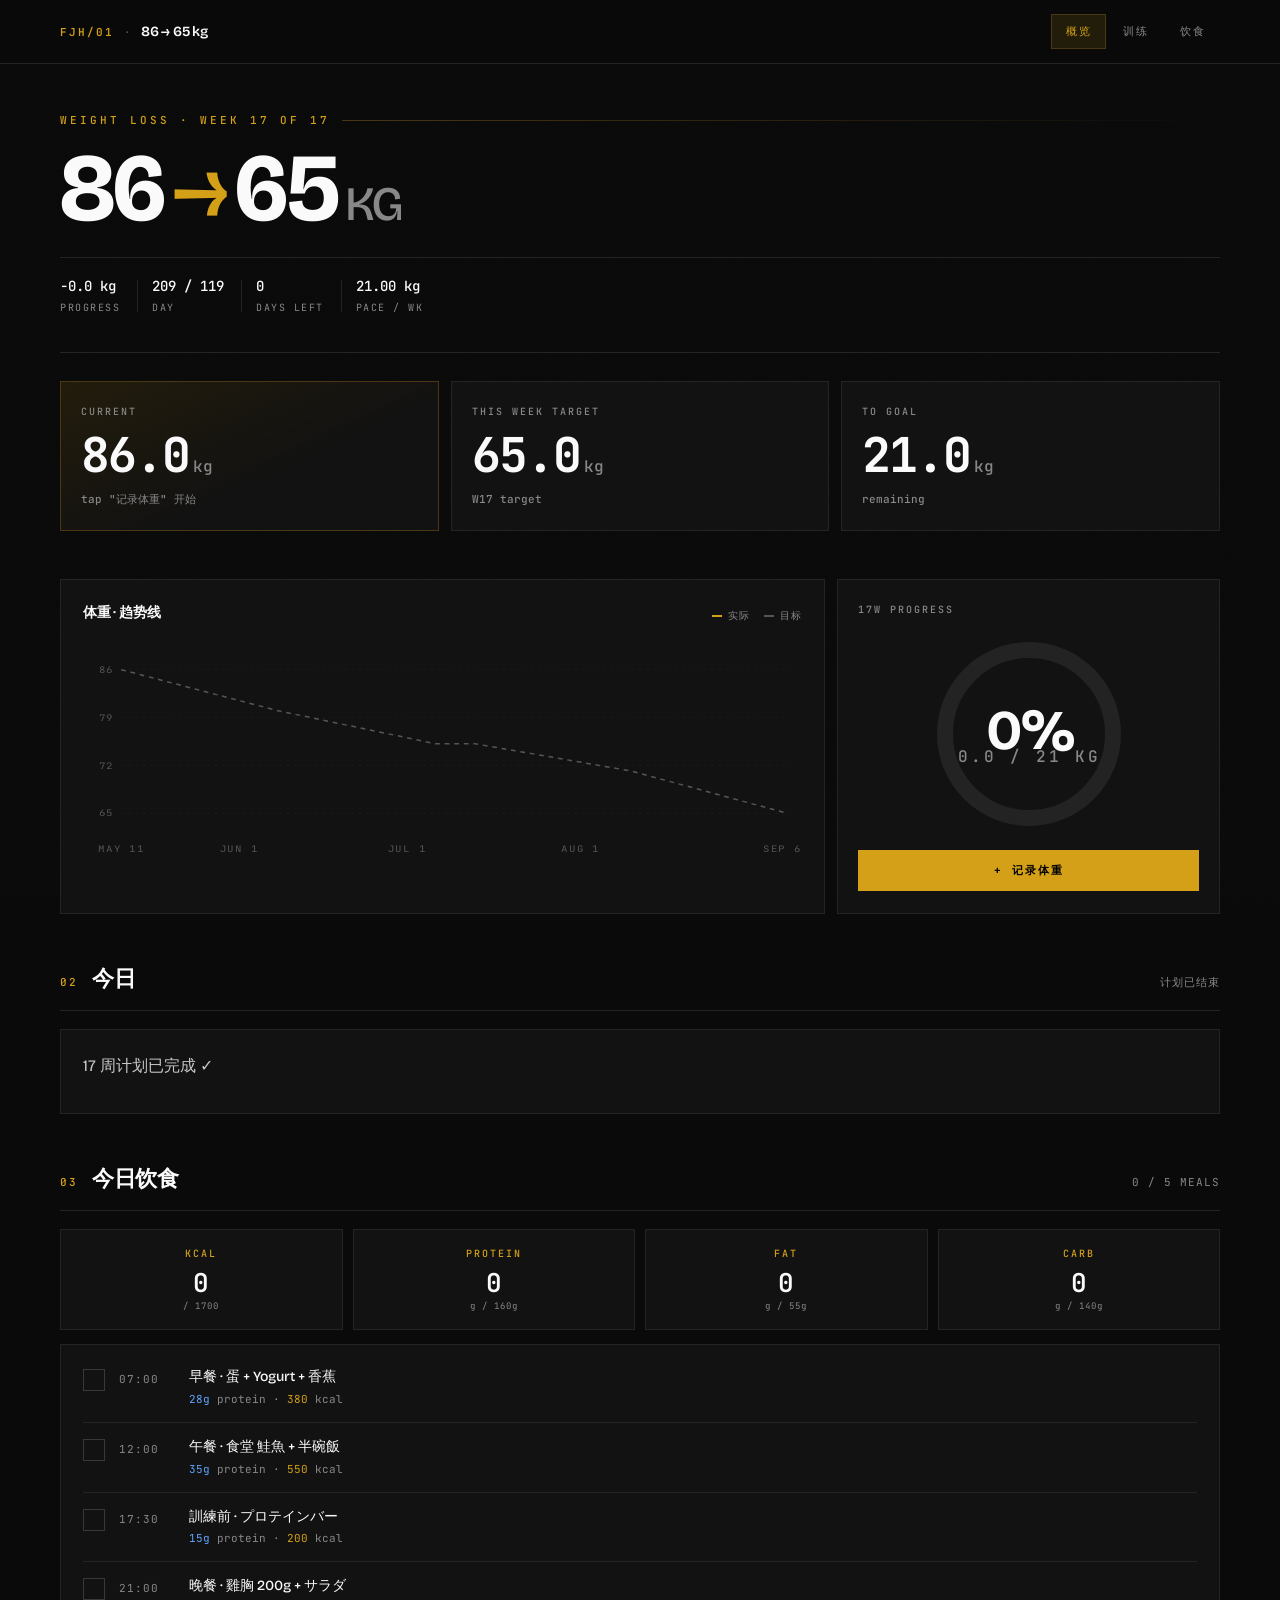
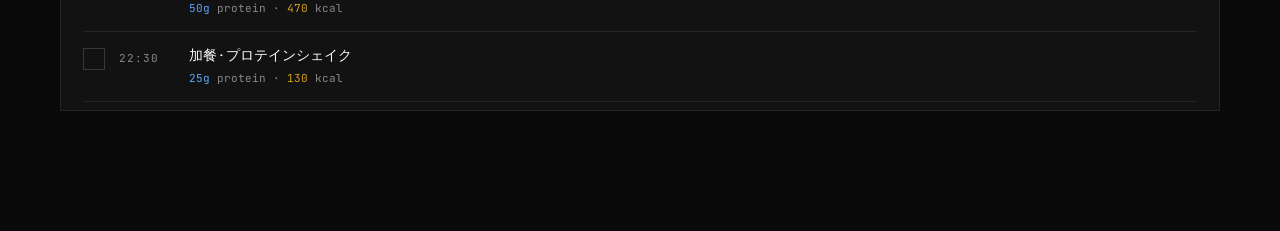
==== commit 0b4eb4c1: "redesign: unified design system + functional dashboard with progress ring, weight chart, today worko" ====
--- a/index.html
+++ b/index.html
@@ -1,3295 +1,429 @@
-<!doctype html>
-<html lang="en">
-  <head>
-    <meta charset="UTF-8" />
-    <meta name="viewport" content="width=device-width, initial-scale=1.0" />
-    <title>Training Plan</title>
-    <link rel="preconnect" href="https://fonts.googleapis.com" />
-    <link rel="preconnect" href="https://fonts.gstatic.com" crossorigin />
-    <link
-      href="https://fonts.googleapis.com/css2?family=Outfit:wght@300;400;500;600;700&family=Playfair+Display:wght@600;700&family=JetBrains+Mono:wght@400;500&display=swap"
-      rel="stylesheet"
-    />
-    <script type="module" crossorigin>(function(){const s=document.createElement("link").relList;if(s&&s.supports&&s.supports("modulepreload"))return;for(const i of document.querySelectorAll('link[rel="modulepreload"]'))a(i);new MutationObserver(i=>{for(const n of i)if(n.type==="childList")for(const o of n.addedNodes)o.tagName==="LINK"&&o.rel==="modulepreload"&&a(o)}).observe(document,{childList:!0,subtree:!0});function t(i){const n={};return i.integrity&&(n.integrity=i.integrity),i.referrerPolicy&&(n.referrerPolicy=i.referrerPolicy),i.crossOrigin==="use-credentials"?n.credentials="include":i.crossOrigin==="anonymous"?n.credentials="omit":n.credentials="same-origin",n}function a(i){if(i.ep)return;i.ep=!0;const n=t(i);fetch(i.href,n)}})();const Rn="5";typeof window<"u"&&((window.__svelte??={}).v??=new Set).add(Rn);const In=1,Dn=2,Sa=4,Ln=8,Bn=16,Mn=1,On=2,Oe=Symbol(),zn="http://www.w3.org/1999/xhtml",Ot=!1;var Zt=Array.isArray,Nn=Array.prototype.indexOf,xt=Array.from,Wn=Object.defineProperty,tt=Object.getOwnPropertyDescriptor,Un=Object.getOwnPropertyDescriptors,Hn=Object.prototype,jn=Array.prototype,xa=Object.getPrototypeOf,la=Object.isExtensible;function Gn(e){for(var s=0;s<e.length;s++)e[s]()}function Ea(){var e,s,t=new Promise((a,i)=>{e=a,s=i});return{promise:t,resolve:e,reject:s}}function Pa(e,s){if(Array.isArray(e))return e;if(!(Symbol.iterator in e))return Array.from(e);const t=[];for(const a of e)if(t.push(a),t.length===s)break;return t}const Me=2,Kt=4,qt=8,Zn=1<<24,ds=16,hs=32,Os=64,Et=128,ns=512,ze=1024,Ze=2048,rs=4096,Ye=8192,As=16384,Vt=32768,js=65536,oa=1<<17,Ra=1<<18,qs=1<<19,Kn=1<<20,ms=1<<25,Ls=32768,zt=1<<21,Jt=1<<22,Fs=1<<23,Hs=Symbol("$state"),Ns=new class extends Error{name="StaleReactionError";message="The reaction that called `getAbortSignal()` was re-run or destroyed"};function qn(){throw new Error("https://svelte.dev/e/async_derived_orphan")}function Vn(e){throw new Error("https://svelte.dev/e/effect_in_teardown")}function Jn(){throw new Error("https://svelte.dev/e/effect_in_unowned_derived")}function Yn(e){throw new Error("https://svelte.dev/e/effect_orphan")}function Xn(){throw new Error("https://svelte.dev/e/effect_update_depth_exceeded")}function Qn(){throw new Error("https://svelte.dev/e/state_descriptors_fixed")}function $n(){throw new Error("https://svelte.dev/e/state_prototype_fixed")}function ei(){throw new Error("https://svelte.dev/e/state_unsafe_mutation")}function si(){throw new Error("https://svelte.dev/e/svelte_boundary_reset_onerror")}function ti(){console.warn("https://svelte.dev/e/select_multiple_invalid_value")}function ai(){console.warn("https://svelte.dev/e/svelte_boundary_reset_noop")}function Ia(e){return e===this.v}function ni(e,s){return e!=e?s==s:e!==s||e!==null&&typeof e=="object"||typeof e=="function"}function Da(e){return!ni(e,this.v)}let ii=!1,as=null;function Gs(e){as=e}function bs(e,s=!1,t){as={p:as,i:!1,c:null,e:null,s:e,x:null,l:null}}function ys(e){var s=as,t=s.e;if(t!==null){s.e=null;for(var a of t)Ja(a)}return s.i=!0,as=s.p,{}}function La(){return!0}let Es=[];function Ba(){var e=Es;Es=[],Gn(e)}function Vs(e){if(Es.length===0&&!nt){var s=Es;queueMicrotask(()=>{s===Es&&Ba()})}Es.push(e)}function li(){for(;Es.length>0;)Ba()}function Ma(e){var s=Se;if(s===null)return Fe.f|=Fs,e;if((s.f&Vt)===0){if((s.f&Et)===0)throw e;s.b.error(e)}else Zs(e,s)}function Zs(e,s){for(;s!==null;){if((s.f&Et)!==0)try{s.b.error(e);return}catch(t){e=t}s=s.parent}throw e}const bt=new Set;let ke=null,at=null,ts=null,$e=[],Pt=null,Nt=!1,nt=!1;class ls{committed=!1;current=new Map;previous=new Map;#s=new Set;#e=new Set;#t=0;#a=0;#u=null;#i=new Set;#n=new Set;skipped_effects=new Set;is_fork=!1;is_deferred(){return this.is_fork||this.#a>0}process(s){$e=[],at=null,this.apply();var t={parent:null,effect:null,effects:[],render_effects:[]};for(const a of s)this.#l(a,t);this.is_fork||this.#m(),this.is_deferred()?(this.#o(t.effects),this.#o(t.render_effects)):(at=this,ke=null,ra(t.render_effects),ra(t.effects),at=null,this.#u?.resolve()),ts=null}#l(s,t){s.f^=ze;for(var a=s.first;a!==null;){var i=a.f,n=(i&(hs|Os))!==0,o=n&&(i&ze)!==0,l=o||(i&Ye)!==0||this.skipped_effects.has(a);if((a.f&Et)!==0&&a.b?.is_pending()&&(t={parent:t,effect:a,effects:[],render_effects:[]}),!l&&a.fn!==null){n?a.f^=ze:(i&Kt)!==0?t.effects.push(a):dt(a)&&((a.f&ds)!==0&&this.#i.add(a),mt(a));var u=a.first;if(u!==null){a=u;continue}}var m=a.parent;for(a=a.next;a===null&&m!==null;)m===t.effect&&(this.#o(t.effects),this.#o(t.render_effects),t=t.parent),a=m.next,m=m.parent}}#o(s){for(const t of s)(t.f&Ze)!==0?this.#i.add(t):(t.f&rs)!==0&&this.#n.add(t),this.#c(t.deps),Ne(t,ze)}#c(s){if(s!==null)for(const t of s)(t.f&Me)===0||(t.f&Ls)===0||(t.f^=Ls,this.#c(t.deps))}capture(s,t){this.previous.has(s)||this.previous.set(s,t),(s.f&Fs)===0&&(this.current.set(s,s.v),ts?.set(s,s.v))}activate(){ke=this,this.apply()}deactivate(){ke===this&&(ke=null,ts=null)}flush(){if(this.activate(),$e.length>0){if(Oa(),ke!==null&&ke!==this)return}else this.#t===0&&this.process([]);this.deactivate()}discard(){for(const s of this.#e)s(this);this.#e.clear()}#m(){if(this.#a===0){for(const s of this.#s)s();this.#s.clear()}this.#t===0&&this.#r()}#r(){if(bt.size>1){this.previous.clear();var s=ts,t=!0,a={parent:null,effect:null,effects:[],render_effects:[]};for(const n of bt){if(n===this){t=!1;continue}const o=[];for(const[u,m]of this.current){if(n.current.has(u))if(t&&m!==n.current.get(u))n.current.set(u,m);else continue;o.push(u)}if(o.length===0)continue;const l=[...n.current.keys()].filter(u=>!this.current.has(u));if(l.length>0){var i=$e;$e=[];const u=new Set,m=new Map;for(const g of o)za(g,l,u,m);if($e.length>0){ke=n,n.apply();for(const g of $e)n.#l(g,a);n.deactivate()}$e=i}}ke=null,ts=s}this.committed=!0,bt.delete(this)}increment(s){this.#t+=1,s&&(this.#a+=1)}decrement(s){this.#t-=1,s&&(this.#a-=1),this.revive()}revive(){for(const s of this.#i)this.#n.delete(s),Ne(s,Ze),Bs(s);for(const s of this.#n)Ne(s,rs),Bs(s);this.flush()}oncommit(s){this.#s.add(s)}ondiscard(s){this.#e.add(s)}settled(){return(this.#u??=Ea()).promise}static ensure(){if(ke===null){const s=ke=new ls;bt.add(ke),nt||ls.enqueue(()=>{ke===s&&s.flush()})}return ke}static enqueue(s){Vs(s)}apply(){}}function oi(e){var s=nt;nt=!0;try{for(var t;;){if(li(),$e.length===0&&(ke?.flush(),$e.length===0))return Pt=null,t;Oa()}}finally{nt=s}}function Oa(){var e=Rs;Nt=!0;var s=null;try{var t=0;for(_t(!0);$e.length>0;){var a=ls.ensure();if(t++>1e3){var i,n;ri()}a.process($e),_s.clear()}}finally{Nt=!1,_t(e),Pt=null}}function ri(){try{Xn()}catch(e){Zs(e,Pt)}}let cs=null;function ra(e){var s=e.length;if(s!==0){for(var t=0;t<s;){var a=e[t++];if((a.f&(As|Ye))===0&&dt(a)&&(cs=new Set,mt(a),a.deps===null&&a.first===null&&a.nodes===null&&(a.teardown===null&&a.ac===null?$a(a):a.fn=null),cs?.size>0)){_s.clear();for(const i of cs){if((i.f&(As|Ye))!==0)continue;const n=[i];let o=i.parent;for(;o!==null;)cs.has(o)&&(cs.delete(o),n.push(o)),o=o.parent;for(let l=n.length-1;l>=0;l--){const u=n[l];(u.f&(As|Ye))===0&&mt(u)}}cs.clear()}}cs=null}}function za(e,s,t,a){if(!t.has(e)&&(t.add(e),e.reactions!==null))for(const i of e.reactions){const n=i.f;(n&Me)!==0?za(i,s,t,a):(n&(Jt|ds))!==0&&(n&Ze)===0&&Na(i,s,a)&&(Ne(i,Ze),Bs(i))}}function Na(e,s,t){const a=t.get(e);if(a!==void 0)return a;if(e.deps!==null)for(const i of e.deps){if(s.includes(i))return!0;if((i.f&Me)!==0&&Na(i,s,t))return t.set(i,!0),!0}return t.set(e,!1),!1}function Bs(e){for(var s=Pt=e;s.parent!==null;){s=s.parent;var t=s.f;if(Nt&&s===Se&&(t&ds)!==0&&(t&Ra)===0)return;if((t&(Os|hs))!==0){if((t&ze)===0)return;s.f^=ze}}$e.push(s)}function ui(e){let s=0,t=Ms(0),a;return()=>{ut()&&(A(t),$t(()=>(s===0&&(a=Ve(()=>e(()=>it(t)))),s+=1,()=>{Vs(()=>{s-=1,s===0&&(a?.(),a=void 0,it(t))})})))}}var ci=js|qs|Et;function mi(e,s,t){new fi(e,s,t)}class fi{parent;#s=!1;#e;#t=null;#a;#u;#i;#n=null;#l=null;#o=null;#c=null;#m=null;#r=0;#f=0;#d=!1;#p=null;#v=ui(()=>(this.#p=Ms(this.#r),()=>{this.#p=null}));constructor(s,t,a){this.#e=s,this.#a=t,this.#u=a,this.parent=Se.b,this.#s=!!this.#a.pending,this.#i=ea(()=>{Se.b=this;{var i=this.#y();try{this.#n=es(()=>a(i))}catch(n){this.error(n)}this.#f>0?this.#b():this.#s=!1}return()=>{this.#m?.remove()}},ci)}#T(){try{this.#n=es(()=>this.#u(this.#e))}catch(s){this.error(s)}this.#s=!1}#C(){const s=this.#a.pending;s&&(this.#l=es(()=>s(this.#e)),ls.enqueue(()=>{var t=this.#y();this.#n=this.#h(()=>(ls.ensure(),es(()=>this.#u(t)))),this.#f>0?this.#b():(Ps(this.#l,()=>{this.#l=null}),this.#s=!1)}))}#y(){var s=this.#e;return this.#s&&(this.#m=ks(),this.#e.before(this.#m),s=this.#m),s}is_pending(){return this.#s||!!this.parent&&this.parent.is_pending()}has_pending_snippet(){return!!this.#a.pending}#h(s){var t=Se,a=Fe,i=as;us(this.#i),je(this.#i),Gs(this.#i.ctx);try{return s()}catch(n){return Ma(n),null}finally{us(t),je(a),Gs(i)}}#b(){const s=this.#a.pending;this.#n!==null&&(this.#c=document.createDocumentFragment(),this.#c.append(this.#m),tn(this.#n,this.#c)),this.#l===null&&(this.#l=es(()=>s(this.#e)))}#g(s){if(!this.has_pending_snippet()){this.parent&&this.parent.#g(s);return}this.#f+=s,this.#f===0&&(this.#s=!1,this.#l&&Ps(this.#l,()=>{this.#l=null}),this.#c&&(this.#e.before(this.#c),this.#c=null))}update_pending_count(s){this.#g(s),this.#r+=s,this.#p&&Ks(this.#p,this.#r)}get_effect_pending(){return this.#v(),A(this.#p)}error(s){var t=this.#a.onerror;let a=this.#a.failed;if(this.#d||!t&&!a)throw s;this.#n&&(Ge(this.#n),this.#n=null),this.#l&&(Ge(this.#l),this.#l=null),this.#o&&(Ge(this.#o),this.#o=null);var i=!1,n=!1;const o=()=>{if(i){ai();return}i=!0,n&&si(),ls.ensure(),this.#r=0,this.#o!==null&&Ps(this.#o,()=>{this.#o=null}),this.#s=this.has_pending_snippet(),this.#n=this.#h(()=>(this.#d=!1,es(()=>this.#u(this.#e)))),this.#f>0?this.#b():this.#s=!1};var l=Fe;try{je(null),n=!0,t?.(s,o),n=!1}catch(u){Zs(u,this.#i&&this.#i.parent)}finally{je(l)}a&&Vs(()=>{this.#o=this.#h(()=>{ls.ensure(),this.#d=!0;try{return es(()=>{a(this.#e,()=>s,()=>o)})}catch(u){return Zs(u,this.#i.parent),null}finally{this.#d=!1}})})}}function pi(e,s,t,a){const i=Yt;if(t.length===0&&e.length===0){a(s.map(i));return}var n=ke,o=Se,l=di();function u(){Promise.all(t.map(m=>hi(m))).then(m=>{l();try{a([...s.map(i),...m])}catch(g){(o.f&As)===0&&Zs(g,o)}n?.deactivate(),At()}).catch(m=>{Zs(m,o)})}e.length>0?Promise.all(e).then(()=>{l();try{return u()}finally{n?.deactivate(),At()}}):u()}function di(){var e=Se,s=Fe,t=as,a=ke;return function(n=!0){us(e),je(s),Gs(t),n&&a?.activate()}}function At(){us(null),je(null),Gs(null)}function Yt(e){var s=Me|Ze,t=Fe!==null&&(Fe.f&Me)!==0?Fe:null;return Se!==null&&(Se.f|=qs),{ctx:as,deps:null,effects:null,equals:Ia,f:s,fn:e,reactions:null,rv:0,v:Oe,wv:0,parent:t??Se,ac:null}}function hi(e,s){let t=Se;t===null&&qn();var a=t.b,i=void 0,n=Ms(Oe),o=!Fe,l=new Map;return Si(()=>{var u=Ea();i=u.promise;try{Promise.resolve(e()).then(u.resolve,u.reject).then(()=>{m===ke&&m.committed&&m.deactivate(),At()})}catch(b){u.reject(b),At()}var m=ke;if(o){var g=!a.is_pending();a.update_pending_count(1),m.increment(g),l.get(m)?.reject(Ns),l.delete(m),l.set(m,u)}const y=(b,c=void 0)=>{if(m.activate(),c)c!==Ns&&(n.f|=Fs,Ks(n,c));else{(n.f&Fs)!==0&&(n.f^=Fs),Ks(n,b);for(const[C,p]of l){if(l.delete(C),C===m)break;p.reject(Ns)}}o&&(a.update_pending_count(-1),m.decrement(g))};u.promise.then(y,b=>y(null,b||"unknown"))}),Qt(()=>{for(const u of l.values())u.reject(Ns)}),new Promise(u=>{function m(g){function y(){g===i?u(n):m(i)}g.then(y,y)}m(i)})}function Re(e){const s=Yt(e);return an(s),s}function bi(e){const s=Yt(e);return s.equals=Da,s}function Wa(e){var s=e.effects;if(s!==null){e.effects=null;for(var t=0;t<s.length;t+=1)Ge(s[t])}}function yi(e){for(var s=e.parent;s!==null;){if((s.f&Me)===0)return(s.f&As)===0?s:null;s=s.parent}return null}function Xt(e){var s,t=Se;us(yi(e));try{e.f&=~Ls,Wa(e),s=rn(e)}finally{us(t)}return s}function Ua(e){var s=Xt(e);if(e.equals(s)||(ke?.is_fork||(e.v=s),e.wv=ln()),!Js)if(ts!==null)(ut()||ke?.is_fork)&&ts.set(e,s);else{var t=(e.f&ns)===0?rs:ze;Ne(e,t)}}let Wt=new Set;const _s=new Map;let Ha=!1;function Ms(e,s){var t={f:0,v:e,reactions:null,equals:Ia,rv:0,wv:0};return t}function we(e,s){const t=Ms(e);return an(t),t}function gi(e,s=!1,t=!0){const a=Ms(e);return s||(a.equals=Da),a}function se(e,s,t=!1){Fe!==null&&(!os||(Fe.f&oa)!==0)&&La()&&(Fe.f&(Me|ds|Jt|oa))!==0&&!fs?.includes(e)&&ei();let a=t?De(s):s;return Ks(e,a)}function Ks(e,s){if(!e.equals(s)){var t=e.v;Js?_s.set(e,s):_s.set(e,t),e.v=s;var a=ls.ensure();a.capture(e,t),(e.f&Me)!==0&&((e.f&Ze)!==0&&Xt(e),Ne(e,(e.f&ns)!==0?ze:rs)),e.wv=ln(),ja(e,Ze),Se!==null&&(Se.f&ze)!==0&&(Se.f&(hs|Os))===0&&(Qe===null?Pi([e]):Qe.push(e)),!a.is_fork&&Wt.size>0&&!Ha&&vi()}return s}function vi(){Ha=!1;var e=Rs;_t(!0);const s=Array.from(Wt);try{for(const t of s)(t.f&ze)!==0&&Ne(t,rs),dt(t)&&mt(t)}finally{_t(e)}Wt.clear()}function it(e){se(e,e.v+1)}function ja(e,s){var t=e.reactions;if(t!==null)for(var a=t.length,i=0;i<a;i++){var n=t[i],o=n.f,l=(o&Ze)===0;if(l&&Ne(n,s),(o&Me)!==0){var u=n;ts?.delete(u),(o&Ls)===0&&(o&ns&&(n.f|=Ls),ja(u,rs))}else l&&((o&ds)!==0&&cs!==null&&cs.add(n),Bs(n))}}function De(e){if(typeof e!="object"||e===null||Hs in e)return e;const s=xa(e);if(s!==Hn&&s!==jn)return e;var t=new Map,a=Zt(e),i=we(0),n=Is,o=l=>{if(Is===n)return l();var u=Fe,m=Is;je(null),pa(n);var g=l();return je(u),pa(m),g};return a&&t.set("length",we(e.length)),new Proxy(e,{defineProperty(l,u,m){(!("value"in m)||m.configurable===!1||m.enumerable===!1||m.writable===!1)&&Qn();var g=t.get(u);return g===void 0?g=o(()=>{var y=we(m.value);return t.set(u,y),y}):se(g,m.value,!0),!0},deleteProperty(l,u){var m=t.get(u);if(m===void 0){if(u in l){const g=o(()=>we(Oe));t.set(u,g),it(i)}}else se(m,Oe),it(i);return!0},get(l,u,m){if(u===Hs)return e;var g=t.get(u),y=u in l;if(g===void 0&&(!y||tt(l,u)?.writable)&&(g=o(()=>{var c=De(y?l[u]:Oe),C=we(c);return C}),t.set(u,g)),g!==void 0){var b=A(g);return b===Oe?void 0:b}return Reflect.get(l,u,m)},getOwnPropertyDescriptor(l,u){var m=Reflect.getOwnPropertyDescriptor(l,u);if(m&&"value"in m){var g=t.get(u);g&&(m.value=A(g))}else if(m===void 0){var y=t.get(u),b=y?.v;if(y!==void 0&&b!==Oe)return{enumerable:!0,configurable:!0,value:b,writable:!0}}return m},has(l,u){if(u===Hs)return!0;var m=t.get(u),g=m!==void 0&&m.v!==Oe||Reflect.has(l,u);if(m!==void 0||Se!==null&&(!g||tt(l,u)?.writable)){m===void 0&&(m=o(()=>{var b=g?De(l[u]):Oe,c=we(b);return c}),t.set(u,m));var y=A(m);if(y===Oe)return!1}return g},set(l,u,m,g){var y=t.get(u),b=u in l;if(a&&u==="length")for(var c=m;c<y.v;c+=1){var C=t.get(c+"");C!==void 0?se(C,Oe):c in l&&(C=o(()=>we(Oe)),t.set(c+"",C))}if(y===void 0)(!b||tt(l,u)?.writable)&&(y=o(()=>we(void 0)),se(y,De(m)),t.set(u,y));else{b=y.v!==Oe;var p=o(()=>De(m));se(y,p)}var d=Reflect.getOwnPropertyDescriptor(l,u);if(d?.set&&d.set.call(g,m),!b){if(a&&typeof u=="string"){var h=t.get("length"),w=Number(u);Number.isInteger(w)&&w>=h.v&&se(h,w+1)}it(i)}return!0},ownKeys(l){A(i);var u=Reflect.ownKeys(l).filter(y=>{var b=t.get(y);return b===void 0||b.v!==Oe});for(var[m,g]of t)g.v!==Oe&&!(m in l)&&u.push(m);return u},setPrototypeOf(){$n()}})}function ua(e){try{if(e!==null&&typeof e=="object"&&Hs in e)return e[Hs]}catch{}return e}function Ti(e,s){return Object.is(ua(e),ua(s))}var rt,Ga,Za,Ka;function Ci(){if(rt===void 0){rt=window,Ga=/Firefox/.test(navigator.userAgent);var e=Element.prototype,s=Node.prototype,t=Text.prototype;Za=tt(s,"firstChild").get,Ka=tt(s,"nextSibling").get,la(e)&&(e.__click=void 0,e.__className=void 0,e.__attributes=null,e.__style=void 0,e.__e=void 0),la(t)&&(t.__t=void 0)}}function ks(e=""){return document.createTextNode(e)}function Ft(e){return Za.call(e)}function pt(e){return Ka.call(e)}function L(e,s){return Ft(e)}function Je(e,s=!1){{var t=Ft(e);return t instanceof Comment&&t.data===""?pt(t):t}}function D(e,s=1,t=!1){let a=e;for(;s--;)a=pt(a);return a}function wi(e){e.textContent=""}function qa(){return!1}let ca=!1;function Ai(){ca||(ca=!0,document.addEventListener("reset",e=>{Promise.resolve().then(()=>{if(!e.defaultPrevented)for(const s of e.target.elements)s.__on_r?.()})},{capture:!0}))}function Rt(e){var s=Fe,t=Se;je(null),us(null);try{return e()}finally{je(s),us(t)}}function Va(e,s,t,a=t){e.addEventListener(s,()=>Rt(t));const i=e.__on_r;i?e.__on_r=()=>{i(),a(!0)}:e.__on_r=()=>a(!0),Ai()}function Fi(e){Se===null&&(Fe===null&&Yn(),Jn()),Js&&Vn()}function _i(e,s){var t=s.last;t===null?s.last=s.first=e:(t.next=e,e.prev=t,s.last=e)}function gs(e,s,t){var a=Se;a!==null&&(a.f&Ye)!==0&&(e|=Ye);var i={ctx:as,deps:null,nodes:null,f:e|Ze|ns,first:null,fn:s,last:null,next:null,parent:a,b:a&&a.b,prev:null,teardown:null,wv:0,ac:null};if(t)try{mt(i),i.f|=Vt}catch(l){throw Ge(i),l}else s!==null&&Bs(i);var n=i;if(t&&n.deps===null&&n.teardown===null&&n.nodes===null&&n.first===n.last&&(n.f&qs)===0&&(n=n.first,(e&ds)!==0&&(e&js)!==0&&n!==null&&(n.f|=js)),n!==null&&(n.parent=a,a!==null&&_i(n,a),Fe!==null&&(Fe.f&Me)!==0&&(e&Os)===0)){var o=Fe;(o.effects??=[]).push(n)}return i}function ut(){return Fe!==null&&!os}function Qt(e){const s=gs(qt,null,!1);return Ne(s,ze),s.teardown=e,s}function ma(e){Fi();var s=Se.f,t=!Fe&&(s&hs)!==0&&(s&Vt)===0;if(t){var a=as;(a.e??=[]).push(e)}else return Ja(e)}function Ja(e){return gs(Kt|Kn,e,!1)}function ki(e){ls.ensure();const s=gs(Os|qs,e,!0);return(t={})=>new Promise(a=>{t.outro?Ps(s,()=>{Ge(s),a(void 0)}):(Ge(s),a(void 0))})}function Ya(e){return gs(Kt,e,!1)}function Si(e){return gs(Jt|qs,e,!0)}function $t(e,s=0){return gs(qt|s,e,!0)}function Ae(e,s=[],t=[],a=[]){pi(a,s,t,i=>{gs(qt,()=>e(...i.map(A)),!0)})}function ea(e,s=0){var t=gs(ds|s,e,!0);return t}function es(e){return gs(hs|qs,e,!0)}function Xa(e){var s=e.teardown;if(s!==null){const t=Js,a=Fe;fa(!0),je(null);try{s.call(null)}finally{fa(t),je(a)}}}function Qa(e,s=!1){var t=e.first;for(e.first=e.last=null;t!==null;){const i=t.ac;i!==null&&Rt(()=>{i.abort(Ns)});var a=t.next;(t.f&Os)!==0?t.parent=null:Ge(t,s),t=a}}function xi(e){for(var s=e.first;s!==null;){var t=s.next;(s.f&hs)===0&&Ge(s),s=t}}function Ge(e,s=!0){var t=!1;(s||(e.f&Ra)!==0)&&e.nodes!==null&&e.nodes.end!==null&&(Ei(e.nodes.start,e.nodes.end),t=!0),Qa(e,s&&!t),kt(e,0),Ne(e,As);var a=e.nodes&&e.nodes.t;if(a!==null)for(const n of a)n.stop();Xa(e);var i=e.parent;i!==null&&i.first!==null&&$a(e),e.next=e.prev=e.teardown=e.ctx=e.deps=e.fn=e.nodes=e.ac=null}function Ei(e,s){for(;e!==null;){var t=e===s?null:pt(e);e.remove(),e=t}}function $a(e){var s=e.parent,t=e.prev,a=e.next;t!==null&&(t.next=a),a!==null&&(a.prev=t),s!==null&&(s.first===e&&(s.first=a),s.last===e&&(s.last=t))}function Ps(e,s,t=!0){var a=[];en(e,a,!0);var i=()=>{t&&Ge(e),s&&s()},n=a.length;if(n>0){var o=()=>--n||i();for(var l of a)l.out(o)}else i()}function en(e,s,t){if((e.f&Ye)===0){e.f^=Ye;var a=e.nodes&&e.nodes.t;if(a!==null)for(const l of a)(l.is_global||t)&&s.push(l);for(var i=e.first;i!==null;){var n=i.next,o=(i.f&js)!==0||(i.f&hs)!==0&&(e.f&ds)!==0;en(i,s,o?t:!1),i=n}}}function sa(e){sn(e,!0)}function sn(e,s){if((e.f&Ye)!==0){e.f^=Ye,(e.f&ze)===0&&(Ne(e,Ze),Bs(e));for(var t=e.first;t!==null;){var a=t.next,i=(t.f&js)!==0||(t.f&hs)!==0;sn(t,i?s:!1),t=a}var n=e.nodes&&e.nodes.t;if(n!==null)for(const o of n)(o.is_global||s)&&o.in()}}function tn(e,s){if(e.nodes)for(var t=e.nodes.start,a=e.nodes.end;t!==null;){var i=t===a?null:pt(t);s.append(t),t=i}}let Rs=!1;function _t(e){Rs=e}let Js=!1;function fa(e){Js=e}let Fe=null,os=!1;function je(e){Fe=e}let Se=null;function us(e){Se=e}let fs=null;function an(e){Fe!==null&&(fs===null?fs=[e]:fs.push(e))}let We=null,qe=0,Qe=null;function Pi(e){Qe=e}let nn=1,ct=0,Is=ct;function pa(e){Is=e}function ln(){return++nn}function dt(e){var s=e.f;if((s&Ze)!==0)return!0;if(s&Me&&(e.f&=~Ls),(s&rs)!==0){var t=e.deps;if(t!==null)for(var a=t.length,i=0;i<a;i++){var n=t[i];if(dt(n)&&Ua(n),n.wv>e.wv)return!0}(s&ns)!==0&&ts===null&&Ne(e,ze)}return!1}function on(e,s,t=!0){var a=e.reactions;if(a!==null&&!fs?.includes(e))for(var i=0;i<a.length;i++){var n=a[i];(n.f&Me)!==0?on(n,s,!1):s===n&&(t?Ne(n,Ze):(n.f&ze)!==0&&Ne(n,rs),Bs(n))}}function rn(e){var s=We,t=qe,a=Qe,i=Fe,n=fs,o=as,l=os,u=Is,m=e.f;We=null,qe=0,Qe=null,Fe=(m&(hs|Os))===0?e:null,fs=null,Gs(e.ctx),os=!1,Is=++ct,e.ac!==null&&(Rt(()=>{e.ac.abort(Ns)}),e.ac=null);try{e.f|=zt;var g=e.fn,y=g(),b=e.deps;if(We!==null){var c;if(kt(e,qe),b!==null&&qe>0)for(b.length=qe+We.length,c=0;c<We.length;c++)b[qe+c]=We[c];else e.deps=b=We;if(ut()&&(e.f&ns)!==0)for(c=qe;c<b.length;c++)(b[c].reactions??=[]).push(e)}else b!==null&&qe<b.length&&(kt(e,qe),b.length=qe);if(La()&&Qe!==null&&!os&&b!==null&&(e.f&(Me|rs|Ze))===0)for(c=0;c<Qe.length;c++)on(Qe[c],e);return i!==null&&i!==e&&(ct++,Qe!==null&&(a===null?a=Qe:a.push(...Qe))),(e.f&Fs)!==0&&(e.f^=Fs),y}catch(C){return Ma(C)}finally{e.f^=zt,We=s,qe=t,Qe=a,Fe=i,fs=n,Gs(o),os=l,Is=u}}function Ri(e,s){let t=s.reactions;if(t!==null){var a=Nn.call(t,e);if(a!==-1){var i=t.length-1;i===0?t=s.reactions=null:(t[a]=t[i],t.pop())}}t===null&&(s.f&Me)!==0&&(We===null||!We.includes(s))&&(Ne(s,rs),(s.f&ns)!==0&&(s.f^=ns,s.f&=~Ls),Wa(s),kt(s,0))}function kt(e,s){var t=e.deps;if(t!==null)for(var a=s;a<t.length;a++)Ri(e,t[a])}function mt(e){var s=e.f;if((s&As)===0){Ne(e,ze);var t=Se,a=Rs;Se=e,Rs=!0;try{(s&(ds|Zn))!==0?xi(e):Qa(e),Xa(e);var i=rn(e);e.teardown=typeof i=="function"?i:null,e.wv=nn;var n;Ot&&ii&&(e.f&Ze)!==0&&e.deps}finally{Rs=a,Se=t}}}async function Ii(){await Promise.resolve(),oi()}function A(e){var s=e.f,t=(s&Me)!==0;if(Fe!==null&&!os){var a=Se!==null&&(Se.f&As)!==0;if(!a&&!fs?.includes(e)){var i=Fe.deps;if((Fe.f&zt)!==0)e.rv<ct&&(e.rv=ct,We===null&&i!==null&&i[qe]===e?qe++:We===null?We=[e]:We.includes(e)||We.push(e));else{(Fe.deps??=[]).push(e);var n=e.reactions;n===null?e.reactions=[Fe]:n.includes(Fe)||n.push(Fe)}}}if(Js){if(_s.has(e))return _s.get(e);if(t){var o=e,l=o.v;return((o.f&ze)===0&&o.reactions!==null||cn(o))&&(l=Xt(o)),_s.set(o,l),l}}else t&&(!ts?.has(e)||ke?.is_fork&&!ut())&&(o=e,dt(o)&&Ua(o),Rs&&ut()&&(o.f&ns)===0&&un(o));if(ts?.has(e))return ts.get(e);if((e.f&Fs)!==0)throw e.v;return e.v}function un(e){if(e.deps!==null){e.f^=ns;for(const s of e.deps)(s.reactions??=[]).push(e),(s.f&Me)!==0&&(s.f&ns)===0&&un(s)}}function cn(e){if(e.v===Oe)return!0;if(e.deps===null)return!1;for(const s of e.deps)if(_s.has(s)||(s.f&Me)!==0&&cn(s))return!0;return!1}function Ve(e){var s=os;try{return os=!0,e()}finally{os=s}}const Di=-7169;function Ne(e,s){e.f=e.f&Di|s}const mn=new Set,Ut=new Set;function Li(e,s,t,a={}){function i(n){if(a.capture||et.call(s,n),!n.cancelBubble)return Rt(()=>t?.call(this,n))}return e.startsWith("pointer")||e.startsWith("touch")||e==="wheel"?Vs(()=>{s.addEventListener(e,i,a)}):s.addEventListener(e,i,a),i}function Ss(e,s,t,a,i){var n={capture:a,passive:i},o=Li(e,s,t,n);(s===document.body||s===window||s===document||s instanceof HTMLMediaElement)&&Qt(()=>{s.removeEventListener(e,o,n)})}function xs(e){for(var s=0;s<e.length;s++)mn.add(e[s]);for(var t of Ut)t(e)}let da=null;function et(e){var s=this,t=s.ownerDocument,a=e.type,i=e.composedPath?.()||[],n=i[0]||e.target;da=e;var o=0,l=da===e&&e.__root;if(l){var u=i.indexOf(l);if(u!==-1&&(s===document||s===window)){e.__root=s;return}var m=i.indexOf(s);if(m===-1)return;u<=m&&(o=u)}if(n=i[o]||e.target,n!==s){Wn(e,"currentTarget",{configurable:!0,get(){return n||t}});var g=Fe,y=Se;je(null),us(null);try{for(var b,c=[];n!==null;){var C=n.assignedSlot||n.parentNode||n.host||null;try{var p=n["__"+a];p!=null&&(!n.disabled||e.target===n)&&p.call(n,e)}catch(d){b?c.push(d):b=d}if(e.cancelBubble||C===s||C===null)break;n=C}if(b){for(let d of c)queueMicrotask(()=>{throw d});throw b}}finally{e.__root=s,delete e.currentTarget,je(g),us(y)}}}function Bi(e){var s=document.createElement("template");return s.innerHTML=e.replaceAll("<!>","\x3C!---->"),s.content}function Ht(e,s){var t=Se;t.nodes===null&&(t.nodes={start:e,end:s,a:null,t:null})}function oe(e,s){var t=(s&Mn)!==0,a=(s&On)!==0,i,n=!e.startsWith("<!>");return()=>{i===void 0&&(i=Bi(n?e:"<!>"+e),t||(i=Ft(i)));var o=a||Ga?document.importNode(i,!0):i.cloneNode(!0);if(t){var l=Ft(o),u=o.lastChild;Ht(l,u)}else Ht(o,o);return o}}function ha(){var e=document.createDocumentFragment(),s=document.createComment(""),t=ks();return e.append(s,t),Ht(s,t),e}function ie(e,s){e!==null&&e.before(s)}const Mi=["touchstart","touchmove"];function Oi(e){return Mi.includes(e)}function fe(e,s){var t=s==null?"":typeof s=="object"?s+"":s;t!==(e.__t??=e.nodeValue)&&(e.__t=t,e.nodeValue=t+"")}function zi(e,s){return Ni(e,s)}const zs=new Map;function Ni(e,{target:s,anchor:t,props:a={},events:i,context:n,intro:o=!0}){Ci();var l=new Set,u=y=>{for(var b=0;b<y.length;b++){var c=y[b];if(!l.has(c)){l.add(c);var C=Oi(c);s.addEventListener(c,et,{passive:C});var p=zs.get(c);p===void 0?(document.addEventListener(c,et,{passive:C}),zs.set(c,1)):zs.set(c,p+1)}}};u(xt(mn)),Ut.add(u);var m=void 0,g=ki(()=>{var y=t??s.appendChild(ks());return mi(y,{pending:()=>{}},b=>{if(n){bs({});var c=as;c.c=n}i&&(a.$$events=i),m=e(b,a)||{},n&&ys()}),()=>{for(var b of l){s.removeEventListener(b,et);var c=zs.get(b);--c===0?(document.removeEventListener(b,et),zs.delete(b)):zs.set(b,c)}Ut.delete(u),y!==t&&y.parentNode?.removeChild(y)}});return Wi.set(m,g),m}let Wi=new WeakMap;class Ui{anchor;#s=new Map;#e=new Map;#t=new Map;#a=new Set;#u=!0;constructor(s,t=!0){this.anchor=s,this.#u=t}#i=()=>{var s=ke;if(this.#s.has(s)){var t=this.#s.get(s),a=this.#e.get(t);if(a)sa(a),this.#a.delete(t);else{var i=this.#t.get(t);i&&(this.#e.set(t,i.effect),this.#t.delete(t),i.fragment.lastChild.remove(),this.anchor.before(i.fragment),a=i.effect)}for(const[n,o]of this.#s){if(this.#s.delete(n),n===s)break;const l=this.#t.get(o);l&&(Ge(l.effect),this.#t.delete(o))}for(const[n,o]of this.#e){if(n===t||this.#a.has(n))continue;const l=()=>{if(Array.from(this.#s.values()).includes(n)){var m=document.createDocumentFragment();tn(o,m),m.append(ks()),this.#t.set(n,{effect:o,fragment:m})}else Ge(o);this.#a.delete(n),this.#e.delete(n)};this.#u||!a?(this.#a.add(n),Ps(o,l,!1)):l()}}};#n=s=>{this.#s.delete(s);const t=Array.from(this.#s.values());for(const[a,i]of this.#t)t.includes(a)||(Ge(i.effect),this.#t.delete(a))};ensure(s,t){var a=ke,i=qa();if(t&&!this.#e.has(s)&&!this.#t.has(s))if(i){var n=document.createDocumentFragment(),o=ks();n.append(o),this.#t.set(s,{effect:es(()=>t(o)),fragment:n})}else this.#e.set(s,es(()=>t(this.anchor)));if(this.#s.set(a,s),i){for(const[l,u]of this.#e)l===s?a.skipped_effects.delete(u):a.skipped_effects.add(u);for(const[l,u]of this.#t)l===s?a.skipped_effects.delete(u.effect):a.skipped_effects.add(u.effect);a.oncommit(this.#i),a.ondiscard(this.#n)}else this.#i()}}function Ce(e,s,t=!1){var a=new Ui(e),i=t?js:0;function n(o,l){a.ensure(o,l)}ea(()=>{var o=!1;s((l,u=!0)=>{o=!0,n(u,l)}),o||n(!1,null)},i)}function ss(e,s){return s}function Hi(e,s,t){for(var a=[],i=s.length,n,o=s.length,l=0;l<i;l++){let y=s[l];Ps(y,()=>{if(n){if(n.pending.delete(y),n.done.add(y),n.pending.size===0){var b=e.outrogroups;jt(xt(n.done)),b.delete(n),b.size===0&&(e.outrogroups=null)}}else o-=1},!1)}if(o===0){var u=a.length===0&&t!==null;if(u){var m=t,g=m.parentNode;wi(g),g.append(m),e.items.clear()}jt(s,!u)}else n={pending:new Set(s),done:new Set},(e.outrogroups??=new Set).add(n)}function jt(e,s=!0){for(var t=0;t<e.length;t++)Ge(e[t],s)}var ba;function Ue(e,s,t,a,i,n=null){var o=e,l=new Map,u=(s&Sa)!==0;if(u){var m=e;o=m.appendChild(ks())}var g=null,y=bi(()=>{var h=t();return Zt(h)?h:h==null?[]:xt(h)}),b,c=!0;function C(){d.fallback=g,ji(d,b,o,s,a),g!==null&&(b.length===0?(g.f&ms)===0?sa(g):(g.f^=ms,st(g,null,o)):Ps(g,()=>{g=null}))}var p=ea(()=>{b=A(y);for(var h=b.length,w=new Set,k=ke,x=qa(),_=0;_<h;_+=1){var U=b[_],R=a(U,_),j=c?null:l.get(R);j?(j.v&&Ks(j.v,U),j.i&&Ks(j.i,_),x&&k.skipped_effects.delete(j.e)):(j=Gi(l,c?o:ba??=ks(),U,R,_,i,s,t),c||(j.e.f|=ms),l.set(R,j)),w.add(R)}if(h===0&&n&&!g&&(c?g=es(()=>n(o)):(g=es(()=>n(ba??=ks())),g.f|=ms)),!c)if(x){for(const[O,Y]of l)w.has(O)||k.skipped_effects.add(Y.e);k.oncommit(C),k.ondiscard(()=>{})}else C();A(y)}),d={effect:p,items:l,outrogroups:null,fallback:g};c=!1}function ji(e,s,t,a,i){var n=(a&Ln)!==0,o=s.length,l=e.items,u=e.effect.first,m,g=null,y,b=[],c=[],C,p,d,h;if(n)for(h=0;h<o;h+=1)C=s[h],p=i(C,h),d=l.get(p).e,(d.f&ms)===0&&(d.nodes?.a?.measure(),(y??=new Set).add(d));for(h=0;h<o;h+=1){if(C=s[h],p=i(C,h),d=l.get(p).e,e.outrogroups!==null)for(const Y of e.outrogroups)Y.pending.delete(d),Y.done.delete(d);if((d.f&ms)!==0)if(d.f^=ms,d===u)st(d,null,t);else{var w=g?g.next:u;d===e.effect.last&&(e.effect.last=d.prev),d.prev&&(d.prev.next=d.next),d.next&&(d.next.prev=d.prev),Cs(e,g,d),Cs(e,d,w),st(d,w,t),g=d,b=[],c=[],u=g.next;continue}if((d.f&Ye)!==0&&(sa(d),n&&(d.nodes?.a?.unfix(),(y??=new Set).delete(d))),d!==u){if(m!==void 0&&m.has(d)){if(b.length<c.length){var k=c[0],x;g=k.prev;var _=b[0],U=b[b.length-1];for(x=0;x<b.length;x+=1)st(b[x],k,t);for(x=0;x<c.length;x+=1)m.delete(c[x]);Cs(e,_.prev,U.next),Cs(e,g,_),Cs(e,U,k),u=k,g=U,h-=1,b=[],c=[]}else m.delete(d),st(d,u,t),Cs(e,d.prev,d.next),Cs(e,d,g===null?e.effect.first:g.next),Cs(e,g,d),g=d;continue}for(b=[],c=[];u!==null&&u!==d;)(m??=new Set).add(u),c.push(u),u=u.next;if(u===null)continue}(d.f&ms)===0&&b.push(d),g=d,u=d.next}if(e.outrogroups!==null){for(const Y of e.outrogroups)Y.pending.size===0&&(jt(xt(Y.done)),e.outrogroups?.delete(Y));e.outrogroups.size===0&&(e.outrogroups=null)}if(u!==null||m!==void 0){var R=[];if(m!==void 0)for(d of m)(d.f&Ye)===0&&R.push(d);for(;u!==null;)(u.f&Ye)===0&&u!==e.fallback&&R.push(u),u=u.next;var j=R.length;if(j>0){var O=(a&Sa)!==0&&o===0?t:null;if(n){for(h=0;h<j;h+=1)R[h].nodes?.a?.measure();for(h=0;h<j;h+=1)R[h].nodes?.a?.fix()}Hi(e,R,O)}}n&&Vs(()=>{if(y!==void 0)for(d of y)d.nodes?.a?.apply()})}function Gi(e,s,t,a,i,n,o,l){var u=(o&In)!==0?(o&Bn)===0?gi(t,!1,!1):Ms(t):null,m=(o&Dn)!==0?Ms(i):null;return{v:u,i:m,e:es(()=>(n(s,u??t,m??i,l),()=>{e.delete(a)}))}}function st(e,s,t){if(e.nodes)for(var a=e.nodes.start,i=e.nodes.end,n=s&&(s.f&ms)===0?s.nodes.start:t;a!==null;){var o=pt(a);if(n.before(a),a===i)return;a=o}}function Cs(e,s,t){s===null?e.effect.first=t:s.next=t,t===null?e.effect.last=s:t.prev=s}const ya=[...` 	
-\r\f \v\uFEFF`];function Zi(e,s,t){var a=e==null?"":""+e;if(s&&(a=a?a+" "+s:s),t){for(var i in t)if(t[i])a=a?a+" "+i:i;else if(a.length)for(var n=i.length,o=0;(o=a.indexOf(i,o))>=0;){var l=o+n;(o===0||ya.includes(a[o-1]))&&(l===a.length||ya.includes(a[l]))?a=(o===0?"":a.substring(0,o))+a.substring(l+1):o=l}}return a===""?null:a}function Ki(e,s){return e==null?null:String(e)}function Pe(e,s,t,a,i,n){var o=e.__className;if(o!==t||o===void 0){var l=Zi(t,a,n);l==null?e.removeAttribute("class"):s?e.className=l:e.setAttribute("class",l),e.__className=t}else if(n&&i!==n)for(var u in n){var m=!!n[u];(i==null||m!==!!i[u])&&e.classList.toggle(u,m)}return n}function ta(e,s,t,a){var i=e.__style;if(i!==s){var n=Ki(s);n==null?e.removeAttribute("style"):e.style.cssText=n,e.__style=s}return a}function fn(e,s,t=!1){if(e.multiple){if(s==null)return;if(!Zt(s))return ti();for(var a of e.options)a.selected=s.includes(lt(a));return}for(a of e.options){var i=lt(a);if(Ti(i,s)){a.selected=!0;return}}(!t||s!==void 0)&&(e.selectedIndex=-1)}function qi(e){var s=new MutationObserver(()=>{fn(e,e.__value)});s.observe(e,{childList:!0,subtree:!0,attributes:!0,attributeFilter:["value"]}),Qt(()=>{s.disconnect()})}function Ws(e,s,t=s){var a=new WeakSet,i=!0;Va(e,"change",n=>{var o=n?"[selected]":":checked",l;if(e.multiple)l=[].map.call(e.querySelectorAll(o),lt);else{var u=e.querySelector(o)??e.querySelector("option:not([disabled])");l=u&&lt(u)}t(l),ke!==null&&a.add(ke)}),Ya(()=>{var n=s();if(e===document.activeElement){var o=at??ke;if(a.has(o))return}if(fn(e,n,i),i&&n===void 0){var l=e.querySelector(":checked");l!==null&&(n=lt(l),t(n))}e.__value=n,i=!1}),qi(e)}function lt(e){return"__value"in e?e.__value:e.value}const Vi=Symbol("is custom element"),Ji=Symbol("is html");function Yi(e,s,t,a){var i=Xi(e);i[s]!==(i[s]=t)&&(t==null?e.removeAttribute(s):typeof t!="string"&&Qi(e).includes(s)?e[s]=t:e.setAttribute(s,t))}function Xi(e){return e.__attributes??={[Vi]:e.nodeName.includes("-"),[Ji]:e.namespaceURI===zn}}var ga=new Map;function Qi(e){var s=e.getAttribute("is")||e.nodeName,t=ga.get(s);if(t)return t;ga.set(s,t=[]);for(var a,i=e,n=Element.prototype;n!==i;){a=Un(i);for(var o in a)a[o].set&&t.push(o);i=xa(i)}return t}function Ie(e,s,t=s){var a=new WeakSet;Va(e,"input",async i=>{var n=i?e.defaultValue:e.value;if(n=Lt(e)?Bt(n):n,t(n),ke!==null&&a.add(ke),await Ii(),n!==(n=s())){var o=e.selectionStart,l=e.selectionEnd,u=e.value.length;if(e.value=n??"",l!==null){var m=e.value.length;o===l&&l===u&&m>u?(e.selectionStart=m,e.selectionEnd=m):(e.selectionStart=o,e.selectionEnd=Math.min(l,m))}}}),Ve(s)==null&&e.value&&(t(Lt(e)?Bt(e.value):e.value),ke!==null&&a.add(ke)),$t(()=>{var i=s();if(e===document.activeElement){var n=at??ke;if(a.has(n))return}Lt(e)&&i===Bt(e.value)||e.type==="date"&&!i&&!e.value||i!==e.value&&(e.value=i??"")})}function Lt(e){var s=e.type;return s==="number"||s==="range"}function Bt(e){return e===""?null:+e}function va(e,s){return e===s||e?.[Hs]===s}function $i(e={},s,t,a){return Ya(()=>{var i,n;return $t(()=>{i=n,n=[],Ve(()=>{e!==t(...n)&&(s(e,...n),i&&va(t(...i),e)&&s(null,...i))})}),()=>{Vs(()=>{n&&va(t(...n),e)&&s(null,...n)})}}),e}function Ta(e,s,t,a){var i=a,n=!0,o=()=>(n&&(n=!1,i=a),i),l;l=e[s],l===void 0&&a!==void 0&&(l=o());var u;return u=()=>{var m=e[s];return m===void 0?o():(n=!0,m)},u}const el=.9144,sl=1.60934;function aa(e){if(!e)return"";const s=Math.floor(e/60),t=e%60;return s>0?t>0?`${s}h ${t}m`:`${s}h`:`${t}m`}function tl(e,s,t){if(!e)return"";if(s==="swim"){if(t.units.swim==="yards"){const a=e/el;return`${Math.round(a)}yd`}return`${Math.round(e)}m`}if(s==="bike"||s==="run"){if(t.units[s]==="miles"){const n=e/1e3/sl;return n>=10?`${Math.round(n)}mi`:`${n.toFixed(1)}mi`}const i=e/1e3;return i>=10?`${Math.round(i)}km`:`${i.toFixed(1)}km`}return`${Math.round(e)}m`}function Ca(e){return It(e).toLocaleDateString("en-US",{weekday:"long",month:"short",day:"numeric"})}function al(e){return It(e).toLocaleDateString("en-US",{weekday:"long",month:"long",day:"numeric",year:"numeric"})}function nl(e,s,t){if(!s)return"";const a=s.match(/(?:Zone\s*)?(\d)(?:\s*-\s*(\d))?/i);if(!a)return s;const i=parseInt(a[1]),n=a[2]?parseInt(a[2]):i;let o=s;if(e==="run"||e==="bike"){const l=t[e]?.hrZones;if(l&&l[i-1]){const u=l[i-1].low,m=n!==i&&l[n-1]?l[n-1].high:l[i-1].high;o+=` (${u}-${m} bpm)`}}return o}function il(e){const s=Math.ceil((new Date(e).getTime()-new Date().getTime())/864e5);return Math.max(0,s)}function ll(e){return e==="monday"?["Monday","Tuesday","Wednesday","Thursday","Friday","Saturday","Sunday"]:["Sunday","Monday","Tuesday","Wednesday","Thursday","Friday","Saturday"]}function ol(){return pn(new Date)}function pn(e){const s=e.getFullYear(),t=String(e.getMonth()+1).padStart(2,"0"),a=String(e.getDate()).padStart(2,"0");return`${s}-${t}-${a}`}function It(e){if(!e)return new Date;const s=e.split("-").map(Number),t=s[0]??new Date().getFullYear(),a=s[1]??1,i=s[2]??1;return new Date(t,a-1,i)}function dn(e){return{swim:"🏊",bike:"🚴",run:"🏃",strength:"💪",brick:"🔥",race:"🏆",rest:"🛌"}[e]||""}function Ys(e){return e==="bike"||e==="run"}function wa(e){return e.replace(/&/g,"&amp;").replace(/</g,"&lt;").replace(/>/g,"&gt;").replace(/"/g,"&quot;").replace(/'/g,"&apos;")}function ps(e){return e/100}function ft(e,s){switch(s){case"seconds":return e;case"minutes":return e*60;case"hours":return e*3600;default:return e}}function rl(e){return e==="run"?"run":"bike"}function ul(e){const s=ft(e.duration?.value??0,e.duration?.unit??"minutes"),t=e.intensity?.value??50,a=ps(e.intensity?.valueLow??t*.6),i=ps(e.intensity?.valueHigh??t);return`    <Warmup Duration="${s}" PowerLow="${a.toFixed(2)}" PowerHigh="${i.toFixed(2)}"/>`}function cl(e){const s=ft(e.duration?.value??0,e.duration?.unit??"minutes"),t=e.intensity?.value??50,a=ps(e.intensity?.valueHigh??t),i=ps(e.intensity?.valueLow??t*.5);return`    <Cooldown Duration="${s}" PowerLow="${i.toFixed(2)}" PowerHigh="${a.toFixed(2)}"/>`}function wt(e,s=!1){const t=ft(e.duration?.value??0,e.duration?.unit??"minutes"),a=ps(e.intensity?.value??50);let i="";if(e.cadence&&(i=` Cadence="${e.cadence.low??90}"`,e.cadence.high!==e.cadence.low&&(i=` CadenceLow="${e.cadence.low??90}" CadenceHigh="${e.cadence.high??100}"`)),s&&e.intensity?.valueLow!==void 0&&e.intensity?.valueHigh!==void 0){const n=ps(e.intensity.valueLow),o=ps(e.intensity.valueHigh);return`    <Ramp Duration="${t}" PowerLow="${n.toFixed(2)}" PowerHigh="${o.toFixed(2)}"${i}/>`}return`    <SteadyState Duration="${t}" Power="${a.toFixed(2)}"${i}/>`}function ml(e){const s=e.steps??[],t=s.find(m=>m.type==="work"),a=s.find(m=>m.type==="recovery"||m.type==="rest");if(!t)return s.map(m=>wt(m)).join(`
-`);const i=ft(t.duration?.value??0,t.duration?.unit??"minutes"),n=ps(t.intensity?.value??100),o=a?ft(a.duration?.value??0,a.duration?.unit??"minutes"):60,l=a?ps(a.intensity?.value??50):.5;let u="";return t.cadence&&(u=` Cadence="${t.cadence.low??90}"`),`    <IntervalsT Repeat="${e.repeats??1}" OnDuration="${i}" OffDuration="${o}" OnPower="${n.toFixed(2)}" OffPower="${l.toFixed(2)}"${u}/>`}function fl(e){const s=[];if(e.warmup&&e.warmup.length>0)for(const t of e.warmup)t.type==="warmup"?s.push(ul(t)):s.push(wt(t));for(const t of e.main)if("repeats"in t)s.push(ml(t));else{const a=t;s.push(wt(a))}if(e.cooldown&&e.cooldown.length>0)for(const t of e.cooldown)t.type==="cooldown"?s.push(cl(t)):s.push(wt(t));return s}function pl(e){const s=[],t=e.durationMinutes||60,a=Math.min(15,Math.max(5,Math.round(t*.1)));s.push(`    <Warmup Duration="${a*60}" PowerLow="0.40" PowerHigh="0.65"/>`);let i=.65;switch(e.type){case"recovery":i=.55;break;case"endurance":i=.65;break;case"tempo":i=.8;break;case"threshold":i=.95;break;case"vo2max":i=1.1;break;case"intervals":i=.85;break;case"long":i=.65;break}const n=Math.min(10,Math.max(5,Math.round(t*.1))),o=t-a-n;return s.push(`    <SteadyState Duration="${o*60}" Power="${i.toFixed(2)}"/>`),s.push(`    <Cooldown Duration="${n*60}" PowerLow="0.40" PowerHigh="0.60"/>`),s}function hn(e,s){if(!Ys(e.sport))throw new Error(`ZWO export not supported for ${e.sport} workouts`);const t=rl(e.sport),a=e.structure?fl(e.structure):pl(e),i=wa((e.description||"")+(e.humanReadable?`
-
-${e.humanReadable.replace(/\\n/g,`
-`)}`:""));return`<?xml version="1.0" encoding="UTF-8"?>
-<workout_file>
-  <author>Claude Coach</author>
-  <name>${wa(e.name)}</name>
-  <description>${i}</description>
-  <sportType>${t}</sportType>
-  <workout>
-${a.join(`
-`)}
-  </workout>
-</workout_file>`}const yt=[0,52225,55297,5120,61441,15360,10240,58369,40961,27648,30720,46081,20480,39937,34817,17408];class St{#s=0;constructor(){}get crc(){return this.#s}#e(s){let t=yt[this.#s&15];return this.#s=this.#s>>4&4095,this.#s=this.#s^t^yt[s&15],t=yt[this.#s&15],this.#s=this.#s>>4&4095,this.#s=this.#s^t^yt[s>>4&15],this.#s}addBytes(s,t,a){for(let i=t;i<a;i++)this.#s=this.#e(s[i]);return this.#s}static calculateCRC(s,t,a){return new St().addBytes(s,t,a)}}const pe={ENUM:0,SINT8:1,UINT8:2,SINT16:131,UINT16:132,SINT32:133,UINT32:134,STRING:7,FLOAT32:136,FLOAT64:137,UINT8Z:10,UINT16Z:139,UINT32Z:140,BYTE:13,SINT64:142,UINT64:143,UINT64Z:144},dl={0:{size:1,type:pe.ENUM,invalid:255},1:{size:1,type:pe.SINT8,invalid:127},2:{size:1,type:pe.UINT8,invalid:255},131:{size:2,type:pe.SINT16,invalid:32767},132:{size:2,type:pe.UINT16,invalid:65535},133:{size:4,type:pe.SINT32,invalid:2147483647},134:{size:4,type:pe.UINT32,invalid:4294967295},7:{size:1,type:pe.STRING,invalid:0},136:{size:4,type:pe.FLOAT32,invalid:4294967295},137:{size:8,type:pe.FLOAT64,invalid:18446744073709552e3},10:{size:1,type:pe.UINT8Z,invalid:0},139:{size:2,type:pe.UINT16Z,invalid:0},140:{size:4,type:pe.UINT32Z,invalid:0},13:{size:1,type:pe.BYTE,invalid:255},142:{size:8,type:pe.SINT64,invalid:9223372036854776e3},143:{size:8,type:pe.UINT64,invalid:18446744073709552e3},144:{size:8,type:pe.UINT64Z,invalid:0}},hl=["sint8","uint8","sint16","uint16","sint32","uint32","float32","float64","uint8z","uint16z","uint32z","byte","sint64","uint64","uint64z"],bl=["float32","float64"],yl={enum:pe.UINT8,sint8:pe.SINT8,uint8:pe.UINT8,sint16:pe.SINT16,uint16:pe.UINT16,sint32:pe.SINT32,uint32:pe.UINT32,string:pe.STRING,float32:pe.FLOAT32,float64:pe.FLOAT64,uint8z:pe.UINT8Z,uint16z:pe.UINT16Z,uint32z:pe.UINT32Z,byte:pe.BYTE,sint64:pe.SINT64,uint64:pe.UINT64,uint64z:pe.UINT64Z},gl={[pe.ENUM]:"enum",[pe.SINT8]:"sint8",[pe.UINT8]:"uint8",[pe.SINT16]:"sint16",[pe.UINT16]:"uint16",[pe.SINT32]:"sint32",[pe.UINT32]:"uint32",[pe.STRING]:"string",[pe.FLOAT32]:"float32",[pe.FLOAT64]:"float64",[pe.UINT8Z]:"uint8z",[pe.UINT16Z]:"uint16z",[pe.UINT32Z]:"uint32z",[pe.BYTE]:"byte",[pe.SINT64]:"sint64",[pe.UINT64]:"uint64",[pe.UINT64Z]:"uint64z"},bn=e=>e==null,vl=e=>typeof e=="object",yn=e=>typeof e=="boolean",gn=e=>typeof e=="object"&&e instanceof Date,vn=e=>typeof e=="string",Tn=e=>!isNaN(parseFloat(e))&&isFinite(e),Tl=e=>!Cn(e),Cn=e=>!(bn(e)||!gn(e)&&!vn(e)&&!Tn(e)&&!yn(e)),ne={BaseType:pe,BaseTypeDefinitions:dl,NumericFieldTypes:hl,FloatingPointFieldTypes:bl,FieldTypeToBaseType:yl,BaseTypeToFieldType:gl,isNullOrUndefined:bn,isObject:vl,isBoolean:yn,isDate:gn,isString:vn,isNumeric:Tn,isNumberStringDateOrBoolean:Cn,isNotNumberStringDateOrBoolean:Tl,MAX_FIELD_SIZE:255,FIELD_DEFAULT_SCALE:1,FIELD_DEFAULT_OFFSET:0,MESG_DEFINITION_MASK:64,LOCAL_MESG_NUM_MASK:15,ARCH_LITTLE_ENDIAN:0,DEV_DATA_MASK:32},na=6310656e5,Cl=e=>new Date((e??0)*1e3+na),wl=e=>(e.getTime()-na)/1e3,Al={FIT_EPOCH_MS:na,convertDateTimeToDate:Cl,convertDateToDateTime:wl,FitBaseType:ne.BaseType,BaseTypeToFieldType:ne.BaseTypeToFieldType,FieldTypeToBaseType:ne.FieldTypeToBaseType},Ds={version:{major:21,minor:178,patch:0,type:"Release"},CommonFields:{PartIndex:250,Timestamp:253,MessageIndex:254},messages:{0:{num:0,name:"fileId",messagesKey:"fileIdMesgs",fields:{0:{num:0,name:"type",type:"file",baseType:"enum",array:!1,scale:1,offset:0,units:"",bits:[],components:[],isAccumulated:!1,hasComponents:!1,subFields:[]},1:{num:1,name:"manufacturer",type:"manufacturer",baseType:"uint16",array:!1,scale:1,offset:0,units:"",bits:[],components:[],isAccumulated:!1,hasComponents:!1,subFields:[]},2:{num:2,name:"product",type:"uint16",baseType:"uint16",array:!1,scale:1,offset:0,units:"",bits:[],components:[],isAccumulated:!1,hasComponents:!1,subFields:[{name:"faveroProduct",type:"faveroProduct",baseType:"uint16",scale:1,offset:0,units:"",bits:[],components:[],hasComponents:!1,map:[{name:"manufacturer",value:263}]},{name:"garminProduct",type:"garminProduct",baseType:"uint16",scale:1,offset:0,units:"",bits:[],components:[],hasComponents:!1,map:[{name:"manufacturer",value:1},{name:"manufacturer",value:15},{name:"manufacturer",value:13},{name:"manufacturer",value:89}]}]},3:{num:3,name:"serialNumber",type:"uint32z",baseType:"uint32z",array:!1,scale:1,offset:0,units:"",bits:[],components:[],isAccumulated:!1,hasComponents:!1,subFields:[]},4:{num:4,name:"timeCreated",type:"dateTime",baseType:"uint32",array:!1,scale:1,offset:0,units:"",bits:[],components:[],isAccumulated:!1,hasComponents:!1,subFields:[]},5:{num:5,name:"number",type:"uint16",baseType:"uint16",array:!1,scale:1,offset:0,units:"",bits:[],components:[],isAccumulated:!1,hasComponents:!1,subFields:[]},8:{num:8,name:"productName",type:"string",baseType:"string",array:!0,scale:1,offset:0,units:"",bits:[],components:[],isAccumulated:!1,hasComponents:!1,subFields:[]}}},49:{num:49,name:"fileCreator",messagesKey:"fileCreatorMesgs",fields:{0:{num:0,name:"softwareVersion",type:"uint16",baseType:"uint16",array:!1,scale:1,offset:0,units:"",bits:[],components:[],isAccumulated:!1,hasComponents:!1,subFields:[]},1:{num:1,name:"hardwareVersion",type:"uint8",baseType:"uint8",array:!1,scale:1,offset:0,units:"",bits:[],components:[],isAccumulated:!1,hasComponents:!1,subFields:[]}}},162:{num:162,name:"timestampCorrelation",messagesKey:"timestampCorrelationMesgs",fields:{253:{num:253,name:"timestamp",type:"dateTime",baseType:"uint32",array:!1,scale:1,offset:0,units:"s",bits:[],components:[],isAccumulated:!1,hasComponents:!1,subFields:[]},0:{num:0,name:"fractionalTimestamp",type:"uint16",baseType:"uint16",array:!1,scale:32768,offset:0,units:"s",bits:[],components:[],isAccumulated:!1,hasComponents:!1,subFields:[]},1:{num:1,name:"systemTimestamp",type:"dateTime",baseType:"uint32",array:!1,scale:1,offset:0,units:"s",bits:[],components:[],isAccumulated:!1,hasComponents:!1,subFields:[]},2:{num:2,name:"fractionalSystemTimestamp",type:"uint16",baseType:"uint16",array:!1,scale:32768,offset:0,units:"s",bits:[],components:[],isAccumulated:!1,hasComponents:!1,subFields:[]},3:{num:3,name:"localTimestamp",type:"localDateTime",baseType:"uint32",array:!1,scale:1,offset:0,units:"s",bits:[],components:[],isAccumulated:!1,hasComponents:!1,subFields:[]},4:{num:4,name:"timestampMs",type:"uint16",baseType:"uint16",array:!1,scale:1,offset:0,units:"ms",bits:[],components:[],isAccumulated:!1,hasComponents:!1,subFields:[]},5:{num:5,name:"systemTimestampMs",type:"uint16",baseType:"uint16",array:!1,scale:1,offset:0,units:"ms",bits:[],components:[],isAccumulated:!1,hasComponents:!1,subFields:[]}}},35:{num:35,name:"software",messagesKey:"softwareMesgs",fields:{254:{num:254,name:"messageIndex",type:"messageIndex",baseType:"uint16",array:!1,scale:1,offset:0,units:"",bits:[],components:[],isAccumulated:!1,hasComponents:!1,subFields:[]},3:{num:3,name:"version",type:"uint16",baseType:"uint16",array:!1,scale:100,offset:0,units:"",bits:[],components:[],isAccumulated:!1,hasComponents:!1,subFields:[]},5:{num:5,name:"partNumber",type:"string",baseType:"string",array:!0,scale:1,offset:0,units:"",bits:[],components:[],isAccumulated:!1,hasComponents:!1,subFields:[]}}},106:{num:106,name:"slaveDevice",messagesKey:"slaveDeviceMesgs",fields:{0:{num:0,name:"manufacturer",type:"manufacturer",baseType:"uint16",array:!1,scale:1,offset:0,units:"",bits:[],components:[],isAccumulated:!1,hasComponents:!1,subFields:[]},1:{num:1,name:"product",type:"uint16",baseType:"uint16",array:!1,scale:1,offset:0,units:"",bits:[],components:[],isAccumulated:!1,hasComponents:!1,subFields:[{name:"faveroProduct",type:"faveroProduct",baseType:"uint16",scale:1,offset:0,units:"",bits:[],components:[],hasComponents:!1,map:[{name:"manufacturer",value:263}]},{name:"garminProduct",type:"garminProduct",baseType:"uint16",scale:1,offset:0,units:"",bits:[],components:[],hasComponents:!1,map:[{name:"manufacturer",value:1},{name:"manufacturer",value:15},{name:"manufacturer",value:13},{name:"manufacturer",value:89}]}]}}},1:{num:1,name:"capabilities",messagesKey:"capabilitiesMesgs",fields:{0:{num:0,name:"languages",type:"uint8z",baseType:"uint8z",array:!0,scale:1,offset:0,units:"",bits:[],components:[],isAccumulated:!1,hasComponents:!1,subFields:[]},1:{num:1,name:"sports",type:"sportBits0",baseType:"uint8z",array:!0,scale:1,offset:0,units:"",bits:[],components:[],isAccumulated:!1,hasComponents:!1,subFields:[]},21:{num:21,name:"workoutsSupported",type:"workoutCapabilities",baseType:"uint32z",array:!1,scale:1,offset:0,units:"",bits:[],components:[],isAccumulated:!1,hasComponents:!1,subFields:[]},23:{num:23,name:"connectivitySupported",type:"connectivityCapabilities",baseType:"uint32z",array:!1,scale:1,offset:0,units:"",bits:[],components:[],isAccumulated:!1,hasComponents:!1,subFields:[]}}},37:{num:37,name:"fileCapabilities",messagesKey:"fileCapabilitiesMesgs",fields:{254:{num:254,name:"messageIndex",type:"messageIndex",baseType:"uint16",array:!1,scale:1,offset:0,units:"",bits:[],components:[],isAccumulated:!1,hasComponents:!1,subFields:[]},0:{num:0,name:"type",type:"file",baseType:"enum",array:!1,scale:1,offset:0,units:"",bits:[],components:[],isAccumulated:!1,hasComponents:!1,subFields:[]},1:{num:1,name:"flags",type:"fileFlags",baseType:"uint8z",array:!1,scale:1,offset:0,units:"",bits:[],components:[],isAccumulated:!1,hasComponents:!1,subFields:[]},2:{num:2,name:"directory",type:"string",baseType:"string",array:!0,scale:1,offset:0,units:"",bits:[],components:[],isAccumulated:!1,hasComponents:!1,subFields:[]},3:{num:3,name:"maxCount",type:"uint16",baseType:"uint16",array:!1,scale:1,offset:0,units:"",bits:[],components:[],isAccumulated:!1,hasComponents:!1,subFields:[]},4:{num:4,name:"maxSize",type:"uint32",baseType:"uint32",array:!1,scale:1,offset:0,units:"bytes",bits:[],components:[],isAccumulated:!1,hasComponents:!1,subFields:[]}}},38:{num:38,name:"mesgCapabilities",messagesKey:"mesgCapabilitiesMesgs",fields:{254:{num:254,name:"messageIndex",type:"messageIndex",baseType:"uint16",array:!1,scale:1,offset:0,units:"",bits:[],components:[],isAccumulated:!1,hasComponents:!1,subFields:[]},0:{num:0,name:"file",type:"file",baseType:"enum",array:!1,scale:1,offset:0,units:"",bits:[],components:[],isAccumulated:!1,hasComponents:!1,subFields:[]},1:{num:1,name:"mesgNum",type:"mesgNum",baseType:"uint16",array:!1,scale:1,offset:0,units:"",bits:[],components:[],isAccumulated:!1,hasComponents:!1,subFields:[]},2:{num:2,name:"countType",type:"mesgCount",baseType:"enum",array:!1,scale:1,offset:0,units:"",bits:[],components:[],isAccumulated:!1,hasComponents:!1,subFields:[]},3:{num:3,name:"count",type:"uint16",baseType:"uint16",array:!1,scale:1,offset:0,units:"",bits:[],components:[],isAccumulated:!1,hasComponents:!1,subFields:[{name:"numPerFile",type:"uint16",baseType:"uint16",scale:1,offset:0,units:"",bits:[],components:[],hasComponents:!1,map:[{name:"countType",value:0}]},{name:"maxPerFile",type:"uint16",baseType:"uint16",scale:1,offset:0,units:"",bits:[],components:[],hasComponents:!1,map:[{name:"countType",value:1}]},{name:"maxPerFileType",type:"uint16",baseType:"uint16",scale:1,offset:0,units:"",bits:[],components:[],hasComponents:!1,map:[{name:"countType",value:2}]}]}}},39:{num:39,name:"fieldCapabilities",messagesKey:"fieldCapabilitiesMesgs",fields:{254:{num:254,name:"messageIndex",type:"messageIndex",baseType:"uint16",array:!1,scale:1,offset:0,units:"",bits:[],components:[],isAccumulated:!1,hasComponents:!1,subFields:[]},0:{num:0,name:"file",type:"file",baseType:"enum",array:!1,scale:1,offset:0,units:"",bits:[],components:[],isAccumulated:!1,hasComponents:!1,subFields:[]},1:{num:1,name:"mesgNum",type:"mesgNum",baseType:"uint16",array:!1,scale:1,offset:0,units:"",bits:[],components:[],isAccumulated:!1,hasComponents:!1,subFields:[]},2:{num:2,name:"fieldNum",type:"uint8",baseType:"uint8",array:!1,scale:1,offset:0,units:"",bits:[],components:[],isAccumulated:!1,hasComponents:!1,subFields:[]},3:{num:3,name:"count",type:"uint16",baseType:"uint16",array:!1,scale:1,offset:0,units:"",bits:[],components:[],isAccumulated:!1,hasComponents:!1,subFields:[]}}},2:{num:2,name:"deviceSettings",messagesKey:"deviceSettingsMesgs",fields:{0:{num:0,name:"activeTimeZone",type:"uint8",baseType:"uint8",array:!1,scale:1,offset:0,units:"",bits:[],components:[],isAccumulated:!1,hasComponents:!1,subFields:[]},1:{num:1,name:"utcOffset",type:"uint32",baseType:"uint32",array:!1,scale:1,offset:0,units:"",bits:[],components:[],isAccumulated:!1,hasComponents:!1,subFields:[]},2:{num:2,name:"timeOffset",type:"uint32",baseType:"uint32",array:!0,scale:1,offset:0,units:"s",bits:[],components:[],isAccumulated:!1,hasComponents:!1,subFields:[]},4:{num:4,name:"timeMode",type:"timeMode",baseType:"enum",array:!0,scale:1,offset:0,units:"",bits:[],components:[],isAccumulated:!1,hasComponents:!1,subFields:[]},5:{num:5,name:"timeZoneOffset",type:"sint8",baseType:"sint8",array:!0,scale:4,offset:0,units:"hr",bits:[],components:[],isAccumulated:!1,hasComponents:!1,subFields:[]},12:{num:12,name:"backlightMode",type:"backlightMode",baseType:"enum",array:!1,scale:1,offset:0,units:"",bits:[],components:[],isAccumulated:!1,hasComponents:!1,subFields:[]},36:{num:36,name:"activityTrackerEnabled",type:"bool",baseType:"enum",array:!1,scale:1,offset:0,units:"",bits:[],components:[],isAccumulated:!1,hasComponents:!1,subFields:[]},39:{num:39,name:"clockTime",type:"dateTime",baseType:"uint32",array:!1,scale:1,offset:0,units:"",bits:[],components:[],isAccumulated:!1,hasComponents:!1,subFields:[]},40:{num:40,name:"pagesEnabled",type:"uint16",baseType:"uint16",array:!0,scale:1,offset:0,units:"",bits:[],components:[],isAccumulated:!1,hasComponents:!1,subFields:[]},46:{num:46,name:"moveAlertEnabled",type:"bool",baseType:"enum",array:!1,scale:1,offset:0,units:"",bits:[],components:[],isAccumulated:!1,hasComponents:!1,subFields:[]},47:{num:47,name:"dateMode",type:"dateMode",baseType:"enum",array:!1,scale:1,offset:0,units:"",bits:[],components:[],isAccumulated:!1,hasComponents:!1,subFields:[]},55:{num:55,name:"displayOrientation",type:"displayOrientation",baseType:"enum",array:!1,scale:1,offset:0,units:"",bits:[],components:[],isAccumulated:!1,hasComponents:!1,subFields:[]},56:{num:56,name:"mountingSide",type:"side",baseType:"enum",array:!1,scale:1,offset:0,units:"",bits:[],components:[],isAccumulated:!1,hasComponents:!1,subFields:[]},57:{num:57,name:"defaultPage",type:"uint16",baseType:"uint16",array:!0,scale:1,offset:0,units:"",bits:[],components:[],isAccumulated:!1,hasComponents:!1,subFields:[]},58:{num:58,name:"autosyncMinSteps",type:"uint16",baseType:"uint16",array:!1,scale:1,offset:0,units:"steps",bits:[],components:[],isAccumulated:!1,hasComponents:!1,subFields:[]},59:{num:59,name:"autosyncMinTime",type:"uint16",baseType:"uint16",array:!1,scale:1,offset:0,units:"minutes",bits:[],components:[],isAccumulated:!1,hasComponents:!1,subFields:[]},80:{num:80,name:"lactateThresholdAutodetectEnabled",type:"bool",baseType:"enum",array:!1,scale:1,offset:0,units:"",bits:[],components:[],isAccumulated:!1,hasComponents:!1,subFields:[]},86:{num:86,name:"bleAutoUploadEnabled",type:"bool",baseType:"enum",array:!1,scale:1,offset:0,units:"",bits:[],components:[],isAccumulated:!1,hasComponents:!1,subFields:[]},89:{num:89,name:"autoSyncFrequency",type:"autoSyncFrequency",baseType:"enum",array:!1,scale:1,offset:0,units:"",bits:[],components:[],isAccumulated:!1,hasComponents:!1,subFields:[]},90:{num:90,name:"autoActivityDetect",type:"autoActivityDetect",baseType:"uint32",array:!1,scale:1,offset:0,units:"",bits:[],components:[],isAccumulated:!1,hasComponents:!1,subFields:[]},94:{num:94,name:"numberOfScreens",type:"uint8",baseType:"uint8",array:!1,scale:1,offset:0,units:"",bits:[],components:[],isAccumulated:!1,hasComponents:!1,subFields:[]},95:{num:95,name:"smartNotificationDisplayOrientation",type:"displayOrientation",baseType:"enum",array:!1,scale:1,offset:0,units:"",bits:[],components:[],isAccumulated:!1,hasComponents:!1,subFields:[]},134:{num:134,name:"tapInterface",type:"switch",baseType:"enum",array:!1,scale:1,offset:0,units:"",bits:[],components:[],isAccumulated:!1,hasComponents:!1,subFields:[]},174:{num:174,name:"tapSensitivity",type:"tapSensitivity",baseType:"enum",array:!1,scale:1,offset:0,units:"",bits:[],components:[],isAccumulated:!1,hasComponents:!1,subFields:[]}}},3:{num:3,name:"userProfile",messagesKey:"userProfileMesgs",fields:{254:{num:254,name:"messageIndex",type:"messageIndex",baseType:"uint16",array:!1,scale:1,offset:0,units:"",bits:[],components:[],isAccumulated:!1,hasComponents:!1,subFields:[]},0:{num:0,name:"friendlyName",type:"string",baseType:"string",array:!0,scale:1,offset:0,units:"",bits:[],components:[],isAccumulated:!1,hasComponents:!1,subFields:[]},1:{num:1,name:"gender",type:"gender",baseType:"enum",array:!1,scale:1,offset:0,units:"",bits:[],components:[],isAccumulated:!1,hasComponents:!1,subFields:[]},2:{num:2,name:"age",type:"uint8",baseType:"uint8",array:!1,scale:1,offset:0,units:"years",bits:[],components:[],isAccumulated:!1,hasComponents:!1,subFields:[]},3:{num:3,name:"height",type:"uint8",baseType:"uint8",array:!1,scale:100,offset:0,units:"m",bits:[],components:[],isAccumulated:!1,hasComponents:!1,subFields:[]},4:{num:4,name:"weight",type:"uint16",baseType:"uint16",array:!1,scale:10,offset:0,units:"kg",bits:[],components:[],isAccumulated:!1,hasComponents:!1,subFields:[]},5:{num:5,name:"language",type:"language",baseType:"enum",array:!1,scale:1,offset:0,units:"",bits:[],components:[],isAccumulated:!1,hasComponents:!1,subFields:[]},6:{num:6,name:"elevSetting",type:"displayMeasure",baseType:"enum",array:!1,scale:1,offset:0,units:"",bits:[],components:[],isAccumulated:!1,hasComponents:!1,subFields:[]},7:{num:7,name:"weightSetting",type:"displayMeasure",baseType:"enum",array:!1,scale:1,offset:0,units:"",bits:[],components:[],isAccumulated:!1,hasComponents:!1,subFields:[]},8:{num:8,name:"restingHeartRate",type:"uint8",baseType:"uint8",array:!1,scale:1,offset:0,units:"bpm",bits:[],components:[],isAccumulated:!1,hasComponents:!1,subFields:[]},9:{num:9,name:"defaultMaxRunningHeartRate",type:"uint8",baseType:"uint8",array:!1,scale:1,offset:0,units:"bpm",bits:[],components:[],isAccumulated:!1,hasComponents:!1,subFields:[]},10:{num:10,name:"defaultMaxBikingHeartRate",type:"uint8",baseType:"uint8",array:!1,scale:1,offset:0,units:"bpm",bits:[],components:[],isAccumulated:!1,hasComponents:!1,subFields:[]},11:{num:11,name:"defaultMaxHeartRate",type:"uint8",baseType:"uint8",array:!1,scale:1,offset:0,units:"bpm",bits:[],components:[],isAccumulated:!1,hasComponents:!1,subFields:[]},12:{num:12,name:"hrSetting",type:"displayHeart",baseType:"enum",array:!1,scale:1,offset:0,units:"",bits:[],components:[],isAccumulated:!1,hasComponents:!1,subFields:[]},13:{num:13,name:"speedSetting",type:"displayMeasure",baseType:"enum",array:!1,scale:1,offset:0,units:"",bits:[],components:[],isAccumulated:!1,hasComponents:!1,subFields:[]},14:{num:14,name:"distSetting",type:"displayMeasure",baseType:"enum",array:!1,scale:1,offset:0,units:"",bits:[],components:[],isAccumulated:!1,hasComponents:!1,subFields:[]},16:{num:16,name:"powerSetting",type:"displayPower",baseType:"enum",array:!1,scale:1,offset:0,units:"",bits:[],components:[],isAccumulated:!1,hasComponents:!1,subFields:[]},17:{num:17,name:"activityClass",type:"activityClass",baseType:"enum",array:!1,scale:1,offset:0,units:"",bits:[],components:[],isAccumulated:!1,hasComponents:!1,subFields:[]},18:{num:18,name:"positionSetting",type:"displayPosition",baseType:"enum",array:!1,scale:1,offset:0,units:"",bits:[],components:[],isAccumulated:!1,hasComponents:!1,subFields:[]},21:{num:21,name:"temperatureSetting",type:"displayMeasure",baseType:"enum",array:!1,scale:1,offset:0,units:"",bits:[],components:[],isAccumulated:!1,hasComponents:!1,subFields:[]},22:{num:22,name:"localId",type:"userLocalId",baseType:"uint16",array:!1,scale:1,offset:0,units:"",bits:[],components:[],isAccumulated:!1,hasComponents:!1,subFields:[]},23:{num:23,name:"globalId",type:"byte",baseType:"byte",array:!0,scale:1,offset:0,units:"",bits:[],components:[],isAccumulated:!1,hasComponents:!1,subFields:[]},28:{num:28,name:"wakeTime",type:"localtimeIntoDay",baseType:"uint32",array:!1,scale:1,offset:0,units:"",bits:[],components:[],isAccumulated:!1,hasComponents:!1,subFields:[]},29:{num:29,name:"sleepTime",type:"localtimeIntoDay",baseType:"uint32",array:!1,scale:1,offset:0,units:"",bits:[],components:[],isAccumulated:!1,hasComponents:!1,subFields:[]},30:{num:30,name:"heightSetting",type:"displayMeasure",baseType:"enum",array:!1,scale:1,offset:0,units:"",bits:[],components:[],isAccumulated:!1,hasComponents:!1,subFields:[]},31:{num:31,name:"userRunningStepLength",type:"uint16",baseType:"uint16",array:!1,scale:1e3,offset:0,units:"m",bits:[],components:[],isAccumulated:!1,hasComponents:!1,subFields:[]},32:{num:32,name:"userWalkingStepLength",type:"uint16",baseType:"uint16",array:!1,scale:1e3,offset:0,units:"m",bits:[],components:[],isAccumulated:!1,hasComponents:!1,subFields:[]},47:{num:47,name:"depthSetting",type:"displayMeasure",baseType:"enum",array:!1,scale:1,offset:0,units:"",bits:[],components:[],isAccumulated:!1,hasComponents:!1,subFields:[]},49:{num:49,name:"diveCount",type:"uint32",baseType:"uint32",array:!1,scale:1,offset:0,units:"",bits:[],components:[],isAccumulated:!1,hasComponents:!1,subFields:[]}}},4:{num:4,name:"hrmProfile",messagesKey:"hrmProfileMesgs",fields:{254:{num:254,name:"messageIndex",type:"messageIndex",baseType:"uint16",array:!1,scale:1,offset:0,units:"",bits:[],components:[],isAccumulated:!1,hasComponents:!1,subFields:[]},0:{num:0,name:"enabled",type:"bool",baseType:"enum",array:!1,scale:1,offset:0,units:"",bits:[],components:[],isAccumulated:!1,hasComponents:!1,subFields:[]},1:{num:1,name:"hrmAntId",type:"uint16z",baseType:"uint16z",array:!1,scale:1,offset:0,units:"",bits:[],components:[],isAccumulated:!1,hasComponents:!1,subFields:[]},2:{num:2,name:"logHrv",type:"bool",baseType:"enum",array:!1,scale:1,offset:0,units:"",bits:[],components:[],isAccumulated:!1,hasComponents:!1,subFields:[]},3:{num:3,name:"hrmAntIdTransType",type:"uint8z",baseType:"uint8z",array:!1,scale:1,offset:0,units:"",bits:[],components:[],isAccumulated:!1,hasComponents:!1,subFields:[]}}},5:{num:5,name:"sdmProfile",messagesKey:"sdmProfileMesgs",fields:{254:{num:254,name:"messageIndex",type:"messageIndex",baseType:"uint16",array:!1,scale:1,offset:0,units:"",bits:[],components:[],isAccumulated:!1,hasComponents:!1,subFields:[]},0:{num:0,name:"enabled",type:"bool",baseType:"enum",array:!1,scale:1,offset:0,units:"",bits:[],components:[],isAccumulated:!1,hasComponents:!1,subFields:[]},1:{num:1,name:"sdmAntId",type:"uint16z",baseType:"uint16z",array:!1,scale:1,offset:0,units:"",bits:[],components:[],isAccumulated:!1,hasComponents:!1,subFields:[]},2:{num:2,name:"sdmCalFactor",type:"uint16",baseType:"uint16",array:!1,scale:10,offset:0,units:"%",bits:[],components:[],isAccumulated:!1,hasComponents:!1,subFields:[]},3:{num:3,name:"odometer",type:"uint32",baseType:"uint32",array:!1,scale:100,offset:0,units:"m",bits:[],components:[],isAccumulated:!1,hasComponents:!1,subFields:[]},4:{num:4,name:"speedSource",type:"bool",baseType:"enum",array:!1,scale:1,offset:0,units:"",bits:[],components:[],isAccumulated:!1,hasComponents:!1,subFields:[]},5:{num:5,name:"sdmAntIdTransType",type:"uint8z",baseType:"uint8z",array:!1,scale:1,offset:0,units:"",bits:[],components:[],isAccumulated:!1,hasComponents:!1,subFields:[]},7:{num:7,name:"odometerRollover",type:"uint8",baseType:"uint8",array:!1,scale:1,offset:0,units:"",bits:[],components:[],isAccumulated:!1,hasComponents:!1,subFields:[]}}},6:{num:6,name:"bikeProfile",messagesKey:"bikeProfileMesgs",fields:{254:{num:254,name:"messageIndex",type:"messageIndex",baseType:"uint16",array:!1,scale:1,offset:0,units:"",bits:[],components:[],isAccumulated:!1,hasComponents:!1,subFields:[]},0:{num:0,name:"name",type:"string",baseType:"string",array:!0,scale:1,offset:0,units:"",bits:[],components:[],isAccumulated:!1,hasComponents:!1,subFields:[]},1:{num:1,name:"sport",type:"sport",baseType:"enum",array:!1,scale:1,offset:0,units:"",bits:[],components:[],isAccumulated:!1,hasComponents:!1,subFields:[]},2:{num:2,name:"subSport",type:"subSport",baseType:"enum",array:!1,scale:1,offset:0,units:"",bits:[],components:[],isAccumulated:!1,hasComponents:!1,subFields:[]},3:{num:3,name:"odometer",type:"uint32",baseType:"uint32",array:!1,scale:100,offset:0,units:"m",bits:[],components:[],isAccumulated:!1,hasComponents:!1,subFields:[]},4:{num:4,name:"bikeSpdAntId",type:"uint16z",baseType:"uint16z",array:!1,scale:1,offset:0,units:"",bits:[],components:[],isAccumulated:!1,hasComponents:!1,subFields:[]},5:{num:5,name:"bikeCadAntId",type:"uint16z",baseType:"uint16z",array:!1,scale:1,offset:0,units:"",bits:[],components:[],isAccumulated:!1,hasComponents:!1,subFields:[]},6:{num:6,name:"bikeSpdcadAntId",type:"uint16z",baseType:"uint16z",array:!1,scale:1,offset:0,units:"",bits:[],components:[],isAccumulated:!1,hasComponents:!1,subFields:[]},7:{num:7,name:"bikePowerAntId",type:"uint16z",baseType:"uint16z",array:!1,scale:1,offset:0,units:"",bits:[],components:[],isAccumulated:!1,hasComponents:!1,subFields:[]},8:{num:8,name:"customWheelsize",type:"uint16",baseType:"uint16",array:!1,scale:1e3,offset:0,units:"m",bits:[],components:[],isAccumulated:!1,hasComponents:!1,subFields:[]},9:{num:9,name:"autoWheelsize",type:"uint16",baseType:"uint16",array:!1,scale:1e3,offset:0,units:"m",bits:[],components:[],isAccumulated:!1,hasComponents:!1,subFields:[]},10:{num:10,name:"bikeWeight",type:"uint16",baseType:"uint16",array:!1,scale:10,offset:0,units:"kg",bits:[],components:[],isAccumulated:!1,hasComponents:!1,subFields:[]},11:{num:11,name:"powerCalFactor",type:"uint16",baseType:"uint16",array:!1,scale:10,offset:0,units:"%",bits:[],components:[],isAccumulated:!1,hasComponents:!1,subFields:[]},12:{num:12,name:"autoWheelCal",type:"bool",baseType:"enum",array:!1,scale:1,offset:0,units:"",bits:[],components:[],isAccumulated:!1,hasComponents:!1,subFields:[]},13:{num:13,name:"autoPowerZero",type:"bool",baseType:"enum",array:!1,scale:1,offset:0,units:"",bits:[],components:[],isAccumulated:!1,hasComponents:!1,subFields:[]},14:{num:14,name:"id",type:"uint8",baseType:"uint8",array:!1,scale:1,offset:0,units:"",bits:[],components:[],isAccumulated:!1,hasComponents:!1,subFields:[]},15:{num:15,name:"spdEnabled",type:"bool",baseType:"enum",array:!1,scale:1,offset:0,units:"",bits:[],components:[],isAccumulated:!1,hasComponents:!1,subFields:[]},16:{num:16,name:"cadEnabled",type:"bool",baseType:"enum",array:!1,scale:1,offset:0,units:"",bits:[],components:[],isAccumulated:!1,hasComponents:!1,subFields:[]},17:{num:17,name:"spdcadEnabled",type:"bool",baseType:"enum",array:!1,scale:1,offset:0,units:"",bits:[],components:[],isAccumulated:!1,hasComponents:!1,subFields:[]},18:{num:18,name:"powerEnabled",type:"bool",baseType:"enum",array:!1,scale:1,offset:0,units:"",bits:[],components:[],isAccumulated:!1,hasComponents:!1,subFields:[]},19:{num:19,name:"crankLength",type:"uint8",baseType:"uint8",array:!1,scale:2,offset:-110,units:"mm",bits:[],components:[],isAccumulated:!1,hasComponents:!1,subFields:[]},20:{num:20,name:"enabled",type:"bool",baseType:"enum",array:!1,scale:1,offset:0,units:"",bits:[],components:[],isAccumulated:!1,hasComponents:!1,subFields:[]},21:{num:21,name:"bikeSpdAntIdTransType",type:"uint8z",baseType:"uint8z",array:!1,scale:1,offset:0,units:"",bits:[],components:[],isAccumulated:!1,hasComponents:!1,subFields:[]},22:{num:22,name:"bikeCadAntIdTransType",type:"uint8z",baseType:"uint8z",array:!1,scale:1,offset:0,units:"",bits:[],components:[],isAccumulated:!1,hasComponents:!1,subFields:[]},23:{num:23,name:"bikeSpdcadAntIdTransType",type:"uint8z",baseType:"uint8z",array:!1,scale:1,offset:0,units:"",bits:[],components:[],isAccumulated:!1,hasComponents:!1,subFields:[]},24:{num:24,name:"bikePowerAntIdTransType",type:"uint8z",baseType:"uint8z",array:!1,scale:1,offset:0,units:"",bits:[],components:[],isAccumulated:!1,hasComponents:!1,subFields:[]},37:{num:37,name:"odometerRollover",type:"uint8",baseType:"uint8",array:!1,scale:1,offset:0,units:"",bits:[],components:[],isAccumulated:!1,hasComponents:!1,subFields:[]},38:{num:38,name:"frontGearNum",type:"uint8z",baseType:"uint8z",array:!1,scale:1,offset:0,units:"",bits:[],components:[],isAccumulated:!1,hasComponents:!1,subFields:[]},39:{num:39,name:"frontGear",type:"uint8z",baseType:"uint8z",array:!0,scale:1,offset:0,units:"",bits:[],components:[],isAccumulated:!1,hasComponents:!1,subFields:[]},40:{num:40,name:"rearGearNum",type:"uint8z",baseType:"uint8z",array:!1,scale:1,offset:0,units:"",bits:[],components:[],isAccumulated:!1,hasComponents:!1,subFields:[]},41:{num:41,name:"rearGear",type:"uint8z",baseType:"uint8z",array:!0,scale:1,offset:0,units:"",bits:[],components:[],isAccumulated:!1,hasComponents:!1,subFields:[]},44:{num:44,name:"shimanoDi2Enabled",type:"bool",baseType:"enum",array:!1,scale:1,offset:0,units:"",bits:[],components:[],isAccumulated:!1,hasComponents:!1,subFields:[]}}},127:{num:127,name:"connectivity",messagesKey:"connectivityMesgs",fields:{0:{num:0,name:"bluetoothEnabled",type:"bool",baseType:"enum",array:!1,scale:1,offset:0,units:"",bits:[],components:[],isAccumulated:!1,hasComponents:!1,subFields:[]},1:{num:1,name:"bluetoothLeEnabled",type:"bool",baseType:"enum",array:!1,scale:1,offset:0,units:"",bits:[],components:[],isAccumulated:!1,hasComponents:!1,subFields:[]},2:{num:2,name:"antEnabled",type:"bool",baseType:"enum",array:!1,scale:1,offset:0,units:"",bits:[],components:[],isAccumulated:!1,hasComponents:!1,subFields:[]},3:{num:3,name:"name",type:"string",baseType:"string",array:!0,scale:1,offset:0,units:"",bits:[],components:[],isAccumulated:!1,hasComponents:!1,subFields:[]},4:{num:4,name:"liveTrackingEnabled",type:"bool",baseType:"enum",array:!1,scale:1,offset:0,units:"",bits:[],components:[],isAccumulated:!1,hasComponents:!1,subFields:[]},5:{num:5,name:"weatherConditionsEnabled",type:"bool",baseType:"enum",array:!1,scale:1,offset:0,units:"",bits:[],components:[],isAccumulated:!1,hasComponents:!1,subFields:[]},6:{num:6,name:"weatherAlertsEnabled",type:"bool",baseType:"enum",array:!1,scale:1,offset:0,units:"",bits:[],components:[],isAccumulated:!1,hasComponents:!1,subFields:[]},7:{num:7,name:"autoActivityUploadEnabled",type:"bool",baseType:"enum",array:!1,scale:1,offset:0,units:"",bits:[],components:[],isAccumulated:!1,hasComponents:!1,subFields:[]},8:{num:8,name:"courseDownloadEnabled",type:"bool",baseType:"enum",array:!1,scale:1,offset:0,units:"",bits:[],components:[],isAccumulated:!1,hasComponents:!1,subFields:[]},9:{num:9,name:"workoutDownloadEnabled",type:"bool",baseType:"enum",array:!1,scale:1,offset:0,units:"",bits:[],components:[],isAccumulated:!1,hasComponents:!1,subFields:[]},10:{num:10,name:"gpsEphemerisDownloadEnabled",type:"bool",baseType:"enum",array:!1,scale:1,offset:0,units:"",bits:[],components:[],isAccumulated:!1,hasComponents:!1,subFields:[]},11:{num:11,name:"incidentDetectionEnabled",type:"bool",baseType:"enum",array:!1,scale:1,offset:0,units:"",bits:[],components:[],isAccumulated:!1,hasComponents:!1,subFields:[]},12:{num:12,name:"grouptrackEnabled",type:"bool",baseType:"enum",array:!1,scale:1,offset:0,units:"",bits:[],components:[],isAccumulated:!1,hasComponents:!1,subFields:[]}}},159:{num:159,name:"watchfaceSettings",messagesKey:"watchfaceSettingsMesgs",fields:{254:{num:254,name:"messageIndex",type:"messageIndex",baseType:"uint16",array:!1,scale:1,offset:0,units:"",bits:[],components:[],isAccumulated:!1,hasComponents:!1,subFields:[]},0:{num:0,name:"mode",type:"watchfaceMode",baseType:"enum",array:!1,scale:1,offset:0,units:"",bits:[],components:[],isAccumulated:!1,hasComponents:!1,subFields:[]},1:{num:1,name:"layout",type:"byte",baseType:"byte",array:!1,scale:1,offset:0,units:"",bits:[],components:[],isAccumulated:!1,hasComponents:!1,subFields:[{name:"digitalLayout",type:"digitalWatchfaceLayout",baseType:"enum",scale:1,offset:0,units:"",bits:[],components:[],hasComponents:!1,map:[{name:"mode",value:0}]},{name:"analogLayout",type:"analogWatchfaceLayout",baseType:"enum",scale:1,offset:0,units:"",bits:[],components:[],hasComponents:!1,map:[{name:"mode",value:1}]}]}}},188:{num:188,name:"ohrSettings",messagesKey:"ohrSettingsMesgs",fields:{253:{num:253,name:"timestamp",type:"dateTime",baseType:"uint32",array:!1,scale:1,offset:0,units:"s",bits:[],components:[],isAccumulated:!1,hasComponents:!1,subFields:[]},0:{num:0,name:"enabled",type:"switch",baseType:"enum",array:!1,scale:1,offset:0,units:"",bits:[],components:[],isAccumulated:!1,hasComponents:!1,subFields:[]}}},216:{num:216,name:"timeInZone",messagesKey:"timeInZoneMesgs",fields:{253:{num:253,name:"timestamp",type:"dateTime",baseType:"uint32",array:!1,scale:1,offset:0,units:"s",bits:[],components:[],isAccumulated:!1,hasComponents:!1,subFields:[]},0:{num:0,name:"referenceMesg",type:"mesgNum",baseType:"uint16",array:!1,scale:1,offset:0,units:"",bits:[],components:[],isAccumulated:!1,hasComponents:!1,subFields:[]},1:{num:1,name:"referenceIndex",type:"messageIndex",baseType:"uint16",array:!1,scale:1,offset:0,units:"",bits:[],components:[],isAccumulated:!1,hasComponents:!1,subFields:[]},2:{num:2,name:"timeInHrZone",type:"uint32",baseType:"uint32",array:!0,scale:1e3,offset:0,units:"s",bits:[],components:[],isAccumulated:!1,hasComponents:!1,subFields:[]},3:{num:3,name:"timeInSpeedZone",type:"uint32",baseType:"uint32",array:!0,scale:1e3,offset:0,units:"s",bits:[],components:[],isAccumulated:!1,hasComponents:!1,subFields:[]},4:{num:4,name:"timeInCadenceZone",type:"uint32",baseType:"uint32",array:!0,scale:1e3,offset:0,units:"s",bits:[],components:[],isAccumulated:!1,hasComponents:!1,subFields:[]},5:{num:5,name:"timeInPowerZone",type:"uint32",baseType:"uint32",array:!0,scale:1e3,offset:0,units:"s",bits:[],components:[],isAccumulated:!1,hasComponents:!1,subFields:[]},6:{num:6,name:"hrZoneHighBoundary",type:"uint8",baseType:"uint8",array:!0,scale:1,offset:0,units:"bpm",bits:[],components:[],isAccumulated:!1,hasComponents:!1,subFields:[]},7:{num:7,name:"speedZoneHighBoundary",type:"uint16",baseType:"uint16",array:!0,scale:1e3,offset:0,units:"m/s",bits:[],components:[],isAccumulated:!1,hasComponents:!1,subFields:[]},8:{num:8,name:"cadenceZoneHighBondary",type:"uint8",baseType:"uint8",array:!0,scale:1,offset:0,units:"rpm",bits:[],components:[],isAccumulated:!1,hasComponents:!1,subFields:[]},9:{num:9,name:"powerZoneHighBoundary",type:"uint16",baseType:"uint16",array:!0,scale:1,offset:0,units:"watts",bits:[],components:[],isAccumulated:!1,hasComponents:!1,subFields:[]},10:{num:10,name:"hrCalcType",type:"hrZoneCalc",baseType:"enum",array:!1,scale:1,offset:0,units:"",bits:[],components:[],isAccumulated:!1,hasComponents:!1,subFields:[]},11:{num:11,name:"maxHeartRate",type:"uint8",baseType:"uint8",array:!1,scale:1,offset:0,units:"",bits:[],components:[],isAccumulated:!1,hasComponents:!1,subFields:[]},12:{num:12,name:"restingHeartRate",type:"uint8",baseType:"uint8",array:!1,scale:1,offset:0,units:"",bits:[],components:[],isAccumulated:!1,hasComponents:!1,subFields:[]},13:{num:13,name:"thresholdHeartRate",type:"uint8",baseType:"uint8",array:!1,scale:1,offset:0,units:"",bits:[],components:[],isAccumulated:!1,hasComponents:!1,subFields:[]},14:{num:14,name:"pwrCalcType",type:"pwrZoneCalc",baseType:"enum",array:!1,scale:1,offset:0,units:"",bits:[],components:[],isAccumulated:!1,hasComponents:!1,subFields:[]},15:{num:15,name:"functionalThresholdPower",type:"uint16",baseType:"uint16",array:!1,scale:1,offset:0,units:"",bits:[],components:[],isAccumulated:!1,hasComponents:!1,subFields:[]}}},7:{num:7,name:"zonesTarget",messagesKey:"zonesTargetMesgs",fields:{1:{num:1,name:"maxHeartRate",type:"uint8",baseType:"uint8",array:!1,scale:1,offset:0,units:"",bits:[],components:[],isAccumulated:!1,hasComponents:!1,subFields:[]},2:{num:2,name:"thresholdHeartRate",type:"uint8",baseType:"uint8",array:!1,scale:1,offset:0,units:"",bits:[],components:[],isAccumulated:!1,hasComponents:!1,subFields:[]},3:{num:3,name:"functionalThresholdPower",type:"uint16",baseType:"uint16",array:!1,scale:1,offset:0,units:"",bits:[],components:[],isAccumulated:!1,hasComponents:!1,subFields:[]},5:{num:5,name:"hrCalcType",type:"hrZoneCalc",baseType:"enum",array:!1,scale:1,offset:0,units:"",bits:[],components:[],isAccumulated:!1,hasComponents:!1,subFields:[]},7:{num:7,name:"pwrCalcType",type:"pwrZoneCalc",baseType:"enum",array:!1,scale:1,offset:0,units:"",bits:[],components:[],isAccumulated:!1,hasComponents:!1,subFields:[]}}},12:{num:12,name:"sport",messagesKey:"sportMesgs",fields:{0:{num:0,name:"sport",type:"sport",baseType:"enum",array:!1,scale:1,offset:0,units:"",bits:[],components:[],isAccumulated:!1,hasComponents:!1,subFields:[]},1:{num:1,name:"subSport",type:"subSport",baseType:"enum",array:!1,scale:1,offset:0,units:"",bits:[],components:[],isAccumulated:!1,hasComponents:!1,subFields:[]},3:{num:3,name:"name",type:"string",baseType:"string",array:!0,scale:1,offset:0,units:"",bits:[],components:[],isAccumulated:!1,hasComponents:!1,subFields:[]}}},8:{num:8,name:"hrZone",messagesKey:"hrZoneMesgs",fields:{254:{num:254,name:"messageIndex",type:"messageIndex",baseType:"uint16",array:!1,scale:1,offset:0,units:"",bits:[],components:[],isAccumulated:!1,hasComponents:!1,subFields:[]},1:{num:1,name:"highBpm",type:"uint8",baseType:"uint8",array:!1,scale:1,offset:0,units:"bpm",bits:[],components:[],isAccumulated:!1,hasComponents:!1,subFields:[]},2:{num:2,name:"name",type:"string",baseType:"string",array:!0,scale:1,offset:0,units:"",bits:[],components:[],isAccumulated:!1,hasComponents:!1,subFields:[]}}},53:{num:53,name:"speedZone",messagesKey:"speedZoneMesgs",fields:{254:{num:254,name:"messageIndex",type:"messageIndex",baseType:"uint16",array:!1,scale:1,offset:0,units:"",bits:[],components:[],isAccumulated:!1,hasComponents:!1,subFields:[]},0:{num:0,name:"highValue",type:"uint16",baseType:"uint16",array:!1,scale:1e3,offset:0,units:"m/s",bits:[],components:[],isAccumulated:!1,hasComponents:!1,subFields:[]},1:{num:1,name:"name",type:"string",baseType:"string",array:!0,scale:1,offset:0,units:"",bits:[],components:[],isAccumulated:!1,hasComponents:!1,subFields:[]}}},131:{num:131,name:"cadenceZone",messagesKey:"cadenceZoneMesgs",fields:{254:{num:254,name:"messageIndex",type:"messageIndex",baseType:"uint16",array:!1,scale:1,offset:0,units:"",bits:[],components:[],isAccumulated:!1,hasComponents:!1,subFields:[]},0:{num:0,name:"highValue",type:"uint8",baseType:"uint8",array:!1,scale:1,offset:0,units:"rpm",bits:[],components:[],isAccumulated:!1,hasComponents:!1,subFields:[]},1:{num:1,name:"name",type:"string",baseType:"string",array:!0,scale:1,offset:0,units:"",bits:[],components:[],isAccumulated:!1,hasComponents:!1,subFields:[]}}},9:{num:9,name:"powerZone",messagesKey:"powerZoneMesgs",fields:{254:{num:254,name:"messageIndex",type:"messageIndex",baseType:"uint16",array:!1,scale:1,offset:0,units:"",bits:[],components:[],isAccumulated:!1,hasComponents:!1,subFields:[]},1:{num:1,name:"highValue",type:"uint16",baseType:"uint16",array:!1,scale:1,offset:0,units:"watts",bits:[],components:[],isAccumulated:!1,hasComponents:!1,subFields:[]},2:{num:2,name:"name",type:"string",baseType:"string",array:!0,scale:1,offset:0,units:"",bits:[],components:[],isAccumulated:!1,hasComponents:!1,subFields:[]}}},10:{num:10,name:"metZone",messagesKey:"metZoneMesgs",fields:{254:{num:254,name:"messageIndex",type:"messageIndex",baseType:"uint16",array:!1,scale:1,offset:0,units:"",bits:[],components:[],isAccumulated:!1,hasComponents:!1,subFields:[]},1:{num:1,name:"highBpm",type:"uint8",baseType:"uint8",array:!1,scale:1,offset:0,units:"",bits:[],components:[],isAccumulated:!1,hasComponents:!1,subFields:[]},2:{num:2,name:"calories",type:"uint16",baseType:"uint16",array:!1,scale:10,offset:0,units:"kcal / min",bits:[],components:[],isAccumulated:!1,hasComponents:!1,subFields:[]},3:{num:3,name:"fatCalories",type:"uint8",baseType:"uint8",array:!1,scale:10,offset:0,units:"kcal / min",bits:[],components:[],isAccumulated:!1,hasComponents:!1,subFields:[]}}},13:{num:13,name:"trainingSettings",messagesKey:"trainingSettingsMesgs",fields:{31:{num:31,name:"targetDistance",type:"uint32",baseType:"uint32",array:!1,scale:100,offset:0,units:"m",bits:[],components:[],isAccumulated:!1,hasComponents:!1,subFields:[]},32:{num:32,name:"targetSpeed",type:"uint16",baseType:"uint16",array:!1,scale:1e3,offset:0,units:"m/s",bits:[],components:[],isAccumulated:!1,hasComponents:!1,subFields:[]},33:{num:33,name:"targetTime",type:"uint32",baseType:"uint32",array:!1,scale:1,offset:0,units:"s",bits:[],components:[],isAccumulated:!1,hasComponents:!1,subFields:[]},153:{num:153,name:"preciseTargetSpeed",type:"uint32",baseType:"uint32",array:!1,scale:1e6,offset:0,units:"m/s",bits:[],components:[],isAccumulated:!1,hasComponents:!1,subFields:[]}}},258:{num:258,name:"diveSettings",messagesKey:"diveSettingsMesgs",fields:{253:{num:253,name:"timestamp",type:"dateTime",baseType:"uint32",array:!1,scale:1,offset:0,units:"",bits:[],components:[],isAccumulated:!1,hasComponents:!1,subFields:[]},254:{num:254,name:"messageIndex",type:"messageIndex",baseType:"uint16",array:!1,scale:1,offset:0,units:"",bits:[],components:[],isAccumulated:!1,hasComponents:!1,subFields:[]},0:{num:0,name:"name",type:"string",baseType:"string",array:!0,scale:1,offset:0,units:"",bits:[],components:[],isAccumulated:!1,hasComponents:!1,subFields:[]},1:{num:1,name:"model",type:"tissueModelType",baseType:"enum",array:!1,scale:1,offset:0,units:"",bits:[],components:[],isAccumulated:!1,hasComponents:!1,subFields:[]},2:{num:2,name:"gfLow",type:"uint8",baseType:"uint8",array:!1,scale:1,offset:0,units:"percent",bits:[],components:[],isAccumulated:!1,hasComponents:!1,subFields:[]},3:{num:3,name:"gfHigh",type:"uint8",baseType:"uint8",array:!1,scale:1,offset:0,units:"percent",bits:[],components:[],isAccumulated:!1,hasComponents:!1,subFields:[]},4:{num:4,name:"waterType",type:"waterType",baseType:"enum",array:!1,scale:1,offset:0,units:"",bits:[],components:[],isAccumulated:!1,hasComponents:!1,subFields:[]},5:{num:5,name:"waterDensity",type:"float32",baseType:"float32",array:!1,scale:1,offset:0,units:"kg/m^3",bits:[],components:[],isAccumulated:!1,hasComponents:!1,subFields:[]},6:{num:6,name:"po2Warn",type:"uint8",baseType:"uint8",array:!1,scale:100,offset:0,units:"percent",bits:[],components:[],isAccumulated:!1,hasComponents:!1,subFields:[]},7:{num:7,name:"po2Critical",type:"uint8",baseType:"uint8",array:!1,scale:100,offset:0,units:"percent",bits:[],components:[],isAccumulated:!1,hasComponents:!1,subFields:[]},8:{num:8,name:"po2Deco",type:"uint8",baseType:"uint8",array:!1,scale:100,offset:0,units:"percent",bits:[],components:[],isAccumulated:!1,hasComponents:!1,subFields:[]},9:{num:9,name:"safetyStopEnabled",type:"bool",baseType:"enum",array:!1,scale:1,offset:0,units:"",bits:[],components:[],isAccumulated:!1,hasComponents:!1,subFields:[]},10:{num:10,name:"bottomDepth",type:"float32",baseType:"float32",array:!1,scale:1,offset:0,units:"",bits:[],components:[],isAccumulated:!1,hasComponents:!1,subFields:[]},11:{num:11,name:"bottomTime",type:"uint32",baseType:"uint32",array:!1,scale:1,offset:0,units:"",bits:[],components:[],isAccumulated:!1,hasComponents:!1,subFields:[]},12:{num:12,name:"apneaCountdownEnabled",type:"bool",baseType:"enum",array:!1,scale:1,offset:0,units:"",bits:[],components:[],isAccumulated:!1,hasComponents:!1,subFields:[]},13:{num:13,name:"apneaCountdownTime",type:"uint32",baseType:"uint32",array:!1,scale:1,offset:0,units:"",bits:[],components:[],isAccumulated:!1,hasComponents:!1,subFields:[]},14:{num:14,name:"backlightMode",type:"diveBacklightMode",baseType:"enum",array:!1,scale:1,offset:0,units:"",bits:[],components:[],isAccumulated:!1,hasComponents:!1,subFields:[]},15:{num:15,name:"backlightBrightness",type:"uint8",baseType:"uint8",array:!1,scale:1,offset:0,units:"",bits:[],components:[],isAccumulated:!1,hasComponents:!1,subFields:[]},16:{num:16,name:"backlightTimeout",type:"backlightTimeout",baseType:"uint8",array:!1,scale:1,offset:0,units:"",bits:[],components:[],isAccumulated:!1,hasComponents:!1,subFields:[]},17:{num:17,name:"repeatDiveInterval",type:"uint16",baseType:"uint16",array:!1,scale:1,offset:0,units:"s",bits:[],components:[],isAccumulated:!1,hasComponents:!1,subFields:[]},18:{num:18,name:"safetyStopTime",type:"uint16",baseType:"uint16",array:!1,scale:1,offset:0,units:"s",bits:[],components:[],isAccumulated:!1,hasComponents:!1,subFields:[]},19:{num:19,name:"heartRateSourceType",type:"sourceType",baseType:"enum",array:!1,scale:1,offset:0,units:"",bits:[],components:[],isAccumulated:!1,hasComponents:!1,subFields:[]},20:{num:20,name:"heartRateSource",type:"uint8",baseType:"uint8",array:!1,scale:1,offset:0,units:"",bits:[],components:[],isAccumulated:!1,hasComponents:!1,subFields:[{name:"heartRateAntplusDeviceType",type:"antplusDeviceType",baseType:"uint8",scale:1,offset:0,units:"",bits:[],components:[],hasComponents:!1,map:[{name:"heartRateSourceType",value:1}]},{name:"heartRateLocalDeviceType",type:"localDeviceType",baseType:"uint8",scale:1,offset:0,units:"",bits:[],components:[],hasComponents:!1,map:[{name:"heartRateSourceType",value:5}]}]},21:{num:21,name:"travelGas",type:"messageIndex",baseType:"uint16",array:!1,scale:1,offset:0,units:"",bits:[],components:[],isAccumulated:!1,hasComponents:!1,subFields:[]},22:{num:22,name:"ccrLowSetpointSwitchMode",type:"ccrSetpointSwitchMode",baseType:"enum",array:!1,scale:1,offset:0,units:"",bits:[],components:[],isAccumulated:!1,hasComponents:!1,subFields:[]},23:{num:23,name:"ccrLowSetpoint",type:"uint8",baseType:"uint8",array:!1,scale:100,offset:0,units:"percent",bits:[],components:[],isAccumulated:!1,hasComponents:!1,subFields:[]},24:{num:24,name:"ccrLowSetpointDepth",type:"uint32",baseType:"uint32",array:!1,scale:1e3,offset:0,units:"m",bits:[],components:[],isAccumulated:!1,hasComponents:!1,subFields:[]},25:{num:25,name:"ccrHighSetpointSwitchMode",type:"ccrSetpointSwitchMode",baseType:"enum",array:!1,scale:1,offset:0,units:"",bits:[],components:[],isAccumulated:!1,hasComponents:!1,subFields:[]},26:{num:26,name:"ccrHighSetpoint",type:"uint8",baseType:"uint8",array:!1,scale:100,offset:0,units:"percent",bits:[],components:[],isAccumulated:!1,hasComponents:!1,subFields:[]},27:{num:27,name:"ccrHighSetpointDepth",type:"uint32",baseType:"uint32",array:!1,scale:1e3,offset:0,units:"m",bits:[],components:[],isAccumulated:!1,hasComponents:!1,subFields:[]},29:{num:29,name:"gasConsumptionDisplay",type:"gasConsumptionRateType",baseType:"enum",array:!1,scale:1,offset:0,units:"",bits:[],components:[],isAccumulated:!1,hasComponents:!1,subFields:[]},30:{num:30,name:"upKeyEnabled",type:"bool",baseType:"enum",array:!1,scale:1,offset:0,units:"",bits:[],components:[],isAccumulated:!1,hasComponents:!1,subFields:[]},35:{num:35,name:"diveSounds",type:"tone",baseType:"enum",array:!1,scale:1,offset:0,units:"",bits:[],components:[],isAccumulated:!1,hasComponents:!1,subFields:[]},36:{num:36,name:"lastStopMultiple",type:"uint8",baseType:"uint8",array:!1,scale:10,offset:0,units:"",bits:[],components:[],isAccumulated:!1,hasComponents:!1,subFields:[]},37:{num:37,name:"noFlyTimeMode",type:"noFlyTimeMode",baseType:"enum",array:!1,scale:1,offset:0,units:"",bits:[],components:[],isAccumulated:!1,hasComponents:!1,subFields:[]}}},262:{num:262,name:"diveAlarm",messagesKey:"diveAlarmMesgs",fields:{254:{num:254,name:"messageIndex",type:"messageIndex",baseType:"uint16",array:!1,scale:1,offset:0,units:"",bits:[],components:[],isAccumulated:!1,hasComponents:!1,subFields:[]},0:{num:0,name:"depth",type:"uint32",baseType:"uint32",array:!1,scale:1e3,offset:0,units:"m",bits:[],components:[],isAccumulated:!1,hasComponents:!1,subFields:[]},1:{num:1,name:"time",type:"sint32",baseType:"sint32",array:!1,scale:1,offset:0,units:"s",bits:[],components:[],isAccumulated:!1,hasComponents:!1,subFields:[]},2:{num:2,name:"enabled",type:"bool",baseType:"enum",array:!1,scale:1,offset:0,units:"",bits:[],components:[],isAccumulated:!1,hasComponents:!1,subFields:[]},3:{num:3,name:"alarmType",type:"diveAlarmType",baseType:"enum",array:!1,scale:1,offset:0,units:"",bits:[],components:[],isAccumulated:!1,hasComponents:!1,subFields:[]},4:{num:4,name:"sound",type:"tone",baseType:"enum",array:!1,scale:1,offset:0,units:"",bits:[],components:[],isAccumulated:!1,hasComponents:!1,subFields:[]},5:{num:5,name:"diveTypes",type:"subSport",baseType:"enum",array:!0,scale:1,offset:0,units:"",bits:[],components:[],isAccumulated:!1,hasComponents:!1,subFields:[]},6:{num:6,name:"id",type:"uint32",baseType:"uint32",array:!1,scale:1,offset:0,units:"",bits:[],components:[],isAccumulated:!1,hasComponents:!1,subFields:[]},7:{num:7,name:"popupEnabled",type:"bool",baseType:"enum",array:!1,scale:1,offset:0,units:"",bits:[],components:[],isAccumulated:!1,hasComponents:!1,subFields:[]},8:{num:8,name:"triggerOnDescent",type:"bool",baseType:"enum",array:!1,scale:1,offset:0,units:"",bits:[],components:[],isAccumulated:!1,hasComponents:!1,subFields:[]},9:{num:9,name:"triggerOnAscent",type:"bool",baseType:"enum",array:!1,scale:1,offset:0,units:"",bits:[],components:[],isAccumulated:!1,hasComponents:!1,subFields:[]},10:{num:10,name:"repeating",type:"bool",baseType:"enum",array:!1,scale:1,offset:0,units:"",bits:[],components:[],isAccumulated:!1,hasComponents:!1,subFields:[]},11:{num:11,name:"speed",type:"sint32",baseType:"sint32",array:!1,scale:1e3,offset:0,units:"mps",bits:[],components:[],isAccumulated:!1,hasComponents:!1,subFields:[]}}},393:{num:393,name:"diveApneaAlarm",messagesKey:"diveApneaAlarmMesgs",fields:{254:{num:254,name:"messageIndex",type:"messageIndex",baseType:"uint16",array:!1,scale:1,offset:0,units:"",bits:[],components:[],isAccumulated:!1,hasComponents:!1,subFields:[]},0:{num:0,name:"depth",type:"uint32",baseType:"uint32",array:!1,scale:1e3,offset:0,units:"m",bits:[],components:[],isAccumulated:!1,hasComponents:!1,subFields:[]},1:{num:1,name:"time",type:"sint32",baseType:"sint32",array:!1,scale:1,offset:0,units:"s",bits:[],components:[],isAccumulated:!1,hasComponents:!1,subFields:[]},2:{num:2,name:"enabled",type:"bool",baseType:"enum",array:!1,scale:1,offset:0,units:"",bits:[],components:[],isAccumulated:!1,hasComponents:!1,subFields:[]},3:{num:3,name:"alarmType",type:"diveAlarmType",baseType:"enum",array:!1,scale:1,offset:0,units:"",bits:[],components:[],isAccumulated:!1,hasComponents:!1,subFields:[]},4:{num:4,name:"sound",type:"tone",baseType:"enum",array:!1,scale:1,offset:0,units:"",bits:[],components:[],isAccumulated:!1,hasComponents:!1,subFields:[]},5:{num:5,name:"diveTypes",type:"subSport",baseType:"enum",array:!0,scale:1,offset:0,units:"",bits:[],components:[],isAccumulated:!1,hasComponents:!1,subFields:[]},6:{num:6,name:"id",type:"uint32",baseType:"uint32",array:!1,scale:1,offset:0,units:"",bits:[],components:[],isAccumulated:!1,hasComponents:!1,subFields:[]},7:{num:7,name:"popupEnabled",type:"bool",baseType:"enum",array:!1,scale:1,offset:0,units:"",bits:[],components:[],isAccumulated:!1,hasComponents:!1,subFields:[]},8:{num:8,name:"triggerOnDescent",type:"bool",baseType:"enum",array:!1,scale:1,offset:0,units:"",bits:[],components:[],isAccumulated:!1,hasComponents:!1,subFields:[]},9:{num:9,name:"triggerOnAscent",type:"bool",baseType:"enum",array:!1,scale:1,offset:0,units:"",bits:[],components:[],isAccumulated:!1,hasComponents:!1,subFields:[]},10:{num:10,name:"repeating",type:"bool",baseType:"enum",array:!1,scale:1,offset:0,units:"",bits:[],components:[],isAccumulated:!1,hasComponents:!1,subFields:[]},11:{num:11,name:"speed",type:"sint32",baseType:"sint32",array:!1,scale:1e3,offset:0,units:"mps",bits:[],components:[],isAccumulated:!1,hasComponents:!1,subFields:[]}}},259:{num:259,name:"diveGas",messagesKey:"diveGasMesgs",fields:{254:{num:254,name:"messageIndex",type:"messageIndex",baseType:"uint16",array:!1,scale:1,offset:0,units:"",bits:[],components:[],isAccumulated:!1,hasComponents:!1,subFields:[]},0:{num:0,name:"heliumContent",type:"uint8",baseType:"uint8",array:!1,scale:1,offset:0,units:"percent",bits:[],components:[],isAccumulated:!1,hasComponents:!1,subFields:[]},1:{num:1,name:"oxygenContent",type:"uint8",baseType:"uint8",array:!1,scale:1,offset:0,units:"percent",bits:[],components:[],isAccumulated:!1,hasComponents:!1,subFields:[]},2:{num:2,name:"status",type:"diveGasStatus",baseType:"enum",array:!1,scale:1,offset:0,units:"",bits:[],components:[],isAccumulated:!1,hasComponents:!1,subFields:[]},3:{num:3,name:"mode",type:"diveGasMode",baseType:"enum",array:!1,scale:1,offset:0,units:"",bits:[],components:[],isAccumulated:!1,hasComponents:!1,subFields:[]}}},15:{num:15,name:"goal",messagesKey:"goalMesgs",fields:{254:{num:254,name:"messageIndex",type:"messageIndex",baseType:"uint16",array:!1,scale:1,offset:0,units:"",bits:[],components:[],isAccumulated:!1,hasComponents:!1,subFields:[]},0:{num:0,name:"sport",type:"sport",baseType:"enum",array:!1,scale:1,offset:0,units:"",bits:[],components:[],isAccumulated:!1,hasComponents:!1,subFields:[]},1:{num:1,name:"subSport",type:"subSport",baseType:"enum",array:!1,scale:1,offset:0,units:"",bits:[],components:[],isAccumulated:!1,hasComponents:!1,subFields:[]},2:{num:2,name:"startDate",type:"dateTime",baseType:"uint32",array:!1,scale:1,offset:0,units:"",bits:[],components:[],isAccumulated:!1,hasComponents:!1,subFields:[]},3:{num:3,name:"endDate",type:"dateTime",baseType:"uint32",array:!1,scale:1,offset:0,units:"",bits:[],components:[],isAccumulated:!1,hasComponents:!1,subFields:[]},4:{num:4,name:"type",type:"goal",baseType:"enum",array:!1,scale:1,offset:0,units:"",bits:[],components:[],isAccumulated:!1,hasComponents:!1,subFields:[]},5:{num:5,name:"value",type:"uint32",baseType:"uint32",array:!1,scale:1,offset:0,units:"",bits:[],components:[],isAccumulated:!1,hasComponents:!1,subFields:[]},6:{num:6,name:"repeat",type:"bool",baseType:"enum",array:!1,scale:1,offset:0,units:"",bits:[],components:[],isAccumulated:!1,hasComponents:!1,subFields:[]},7:{num:7,name:"targetValue",type:"uint32",baseType:"uint32",array:!1,scale:1,offset:0,units:"",bits:[],components:[],isAccumulated:!1,hasComponents:!1,subFields:[]},8:{num:8,name:"recurrence",type:"goalRecurrence",baseType:"enum",array:!1,scale:1,offset:0,units:"",bits:[],components:[],isAccumulated:!1,hasComponents:!1,subFields:[]},9:{num:9,name:"recurrenceValue",type:"uint16",baseType:"uint16",array:!1,scale:1,offset:0,units:"",bits:[],components:[],isAccumulated:!1,hasComponents:!1,subFields:[]},10:{num:10,name:"enabled",type:"bool",baseType:"enum",array:!1,scale:1,offset:0,units:"",bits:[],components:[],isAccumulated:!1,hasComponents:!1,subFields:[]},11:{num:11,name:"source",type:"goalSource",baseType:"enum",array:!1,scale:1,offset:0,units:"",bits:[],components:[],isAccumulated:!1,hasComponents:!1,subFields:[]}}},34:{num:34,name:"activity",messagesKey:"activityMesgs",fields:{253:{num:253,name:"timestamp",type:"dateTime",baseType:"uint32",array:!1,scale:1,offset:0,units:"",bits:[],components:[],isAccumulated:!1,hasComponents:!1,subFields:[]},0:{num:0,name:"totalTimerTime",type:"uint32",baseType:"uint32",array:!1,scale:1e3,offset:0,units:"s",bits:[],components:[],isAccumulated:!1,hasComponents:!1,subFields:[]},1:{num:1,name:"numSessions",type:"uint16",baseType:"uint16",array:!1,scale:1,offset:0,units:"",bits:[],components:[],isAccumulated:!1,hasComponents:!1,subFields:[]},2:{num:2,name:"type",type:"activity",baseType:"enum",array:!1,scale:1,offset:0,units:"",bits:[],components:[],isAccumulated:!1,hasComponents:!1,subFields:[]},3:{num:3,name:"event",type:"event",baseType:"enum",array:!1,scale:1,offset:0,units:"",bits:[],components:[],isAccumulated:!1,hasComponents:!1,subFields:[]},4:{num:4,name:"eventType",type:"eventType",baseType:"enum",array:!1,scale:1,offset:0,units:"",bits:[],components:[],isAccumulated:!1,hasComponents:!1,subFields:[]},5:{num:5,name:"localTimestamp",type:"localDateTime",baseType:"uint32",array:!1,scale:1,offset:0,units:"",bits:[],components:[],isAccumulated:!1,hasComponents:!1,subFields:[]},6:{num:6,name:"eventGroup",type:"uint8",baseType:"uint8",array:!1,scale:1,offset:0,units:"",bits:[],components:[],isAccumulated:!1,hasComponents:!1,subFields:[]}}},18:{num:18,name:"session",messagesKey:"sessionMesgs",fields:{254:{num:254,name:"messageIndex",type:"messageIndex",baseType:"uint16",array:!1,scale:1,offset:0,units:"",bits:[],components:[],isAccumulated:!1,hasComponents:!1,subFields:[]},253:{num:253,name:"timestamp",type:"dateTime",baseType:"uint32",array:!1,scale:1,offset:0,units:"s",bits:[],components:[],isAccumulated:!1,hasComponents:!1,subFields:[]},0:{num:0,name:"event",type:"event",baseType:"enum",array:!1,scale:1,offset:0,units:"",bits:[],components:[],isAccumulated:!1,hasComponents:!1,subFields:[]},1:{num:1,name:"eventType",type:"eventType",baseType:"enum",array:!1,scale:1,offset:0,units:"",bits:[],components:[],isAccumulated:!1,hasComponents:!1,subFields:[]},2:{num:2,name:"startTime",type:"dateTime",baseType:"uint32",array:!1,scale:1,offset:0,units:"",bits:[],components:[],isAccumulated:!1,hasComponents:!1,subFields:[]},3:{num:3,name:"startPositionLat",type:"sint32",baseType:"sint32",array:!1,scale:1,offset:0,units:"semicircles",bits:[],components:[],isAccumulated:!1,hasComponents:!1,subFields:[]},4:{num:4,name:"startPositionLong",type:"sint32",baseType:"sint32",array:!1,scale:1,offset:0,units:"semicircles",bits:[],components:[],isAccumulated:!1,hasComponents:!1,subFields:[]},5:{num:5,name:"sport",type:"sport",baseType:"enum",array:!1,scale:1,offset:0,units:"",bits:[],components:[],isAccumulated:!1,hasComponents:!1,subFields:[]},6:{num:6,name:"subSport",type:"subSport",baseType:"enum",array:!1,scale:1,offset:0,units:"",bits:[],components:[],isAccumulated:!1,hasComponents:!1,subFields:[]},7:{num:7,name:"totalElapsedTime",type:"uint32",baseType:"uint32",array:!1,scale:1e3,offset:0,units:"s",bits:[],components:[],isAccumulated:!1,hasComponents:!1,subFields:[]},8:{num:8,name:"totalTimerTime",type:"uint32",baseType:"uint32",array:!1,scale:1e3,offset:0,units:"s",bits:[],components:[],isAccumulated:!1,hasComponents:!1,subFields:[]},9:{num:9,name:"totalDistance",type:"uint32",baseType:"uint32",array:!1,scale:100,offset:0,units:"m",bits:[],components:[],isAccumulated:!1,hasComponents:!1,subFields:[]},10:{num:10,name:"totalCycles",type:"uint32",baseType:"uint32",array:!1,scale:1,offset:0,units:"cycles",bits:[],components:[],isAccumulated:!1,hasComponents:!1,subFields:[{name:"totalStrides",type:"uint32",baseType:"uint32",scale:1,offset:0,units:"strides",bits:[],components:[],hasComponents:!1,map:[{name:"sport",value:1},{name:"sport",value:11}]},{name:"totalStrokes",type:"uint32",baseType:"uint32",scale:1,offset:0,units:"strokes",bits:[],components:[],hasComponents:!1,map:[{name:"sport",value:2},{name:"sport",value:5},{name:"sport",value:15},{name:"sport",value:37}]}]},11:{num:11,name:"totalCalories",type:"uint16",baseType:"uint16",array:!1,scale:1,offset:0,units:"kcal",bits:[],components:[],isAccumulated:!1,hasComponents:!1,subFields:[]},13:{num:13,name:"totalFatCalories",type:"uint16",baseType:"uint16",array:!1,scale:1,offset:0,units:"kcal",bits:[],components:[],isAccumulated:!1,hasComponents:!1,subFields:[]},14:{num:14,name:"avgSpeed",type:"uint16",baseType:"uint16",array:!1,scale:[1e3],offset:[0],units:["m/s"],bits:[16],components:["124"],isAccumulated:!1,hasComponents:!0,subFields:[]},15:{num:15,name:"maxSpeed",type:"uint16",baseType:"uint16",array:!1,scale:[1e3],offset:[0],units:["m/s"],bits:[16],components:["125"],isAccumulated:!1,hasComponents:!0,subFields:[]},16:{num:16,name:"avgHeartRate",type:"uint8",baseType:"uint8",array:!1,scale:1,offset:0,units:"bpm",bits:[],components:[],isAccumulated:!1,hasComponents:!1,subFields:[]},17:{num:17,name:"maxHeartRate",type:"uint8",baseType:"uint8",array:!1,scale:1,offset:0,units:"bpm",bits:[],components:[],isAccumulated:!1,hasComponents:!1,subFields:[]},18:{num:18,name:"avgCadence",type:"uint8",baseType:"uint8",array:!1,scale:1,offset:0,units:"rpm",bits:[],components:[],isAccumulated:!1,hasComponents:!1,subFields:[{name:"avgRunningCadence",type:"uint8",baseType:"uint8",scale:1,offset:0,units:"strides/min",bits:[],components:[],hasComponents:!1,map:[{name:"sport",value:1}]}]},19:{num:19,name:"maxCadence",type:"uint8",baseType:"uint8",array:!1,scale:1,offset:0,units:"rpm",bits:[],components:[],isAccumulated:!1,hasComponents:!1,subFields:[{name:"maxRunningCadence",type:"uint8",baseType:"uint8",scale:1,offset:0,units:"strides/min",bits:[],components:[],hasComponents:!1,map:[{name:"sport",value:1}]}]},20:{num:20,name:"avgPower",type:"uint16",baseType:"uint16",array:!1,scale:1,offset:0,units:"watts",bits:[],components:[],isAccumulated:!1,hasComponents:!1,subFields:[]},21:{num:21,name:"maxPower",type:"uint16",baseType:"uint16",array:!1,scale:1,offset:0,units:"watts",bits:[],components:[],isAccumulated:!1,hasComponents:!1,subFields:[]},22:{num:22,name:"totalAscent",type:"uint16",baseType:"uint16",array:!1,scale:1,offset:0,units:"m",bits:[],components:[],isAccumulated:!1,hasComponents:!1,subFields:[]},23:{num:23,name:"totalDescent",type:"uint16",baseType:"uint16",array:!1,scale:1,offset:0,units:"m",bits:[],components:[],isAccumulated:!1,hasComponents:!1,subFields:[]},24:{num:24,name:"totalTrainingEffect",type:"uint8",baseType:"uint8",array:!1,scale:10,offset:0,units:"",bits:[],components:[],isAccumulated:!1,hasComponents:!1,subFields:[]},25:{num:25,name:"firstLapIndex",type:"uint16",baseType:"uint16",array:!1,scale:1,offset:0,units:"",bits:[],components:[],isAccumulated:!1,hasComponents:!1,subFields:[]},26:{num:26,name:"numLaps",type:"uint16",baseType:"uint16",array:!1,scale:1,offset:0,units:"",bits:[],components:[],isAccumulated:!1,hasComponents:!1,subFields:[]},27:{num:27,name:"eventGroup",type:"uint8",baseType:"uint8",array:!1,scale:1,offset:0,units:"",bits:[],components:[],isAccumulated:!1,hasComponents:!1,subFields:[]},28:{num:28,name:"trigger",type:"sessionTrigger",baseType:"enum",array:!1,scale:1,offset:0,units:"",bits:[],components:[],isAccumulated:!1,hasComponents:!1,subFields:[]},29:{num:29,name:"necLat",type:"sint32",baseType:"sint32",array:!1,scale:1,offset:0,units:"semicircles",bits:[],components:[],isAccumulated:!1,hasComponents:!1,subFields:[]},30:{num:30,name:"necLong",type:"sint32",baseType:"sint32",array:!1,scale:1,offset:0,units:"semicircles",bits:[],components:[],isAccumulated:!1,hasComponents:!1,subFields:[]},31:{num:31,name:"swcLat",type:"sint32",baseType:"sint32",array:!1,scale:1,offset:0,units:"semicircles",bits:[],components:[],isAccumulated:!1,hasComponents:!1,subFields:[]},32:{num:32,name:"swcLong",type:"sint32",baseType:"sint32",array:!1,scale:1,offset:0,units:"semicircles",bits:[],components:[],isAccumulated:!1,hasComponents:!1,subFields:[]},33:{num:33,name:"numLengths",type:"uint16",baseType:"uint16",array:!1,scale:1,offset:0,units:"lengths",bits:[],components:[],isAccumulated:!1,hasComponents:!1,subFields:[]},34:{num:34,name:"normalizedPower",type:"uint16",baseType:"uint16",array:!1,scale:1,offset:0,units:"watts",bits:[],components:[],isAccumulated:!1,hasComponents:!1,subFields:[]},35:{num:35,name:"trainingStressScore",type:"uint16",baseType:"uint16",array:!1,scale:10,offset:0,units:"tss",bits:[],components:[],isAccumulated:!1,hasComponents:!1,subFields:[]},36:{num:36,name:"intensityFactor",type:"uint16",baseType:"uint16",array:!1,scale:1e3,offset:0,units:"if",bits:[],components:[],isAccumulated:!1,hasComponents:!1,subFields:[]},37:{num:37,name:"leftRightBalance",type:"leftRightBalance100",baseType:"uint16",array:!1,scale:1,offset:0,units:"",bits:[],components:[],isAccumulated:!1,hasComponents:!1,subFields:[]},38:{num:38,name:"endPositionLat",type:"sint32",baseType:"sint32",array:!1,scale:1,offset:0,units:"semicircles",bits:[],components:[],isAccumulated:!1,hasComponents:!1,subFields:[]},39:{num:39,name:"endPositionLong",type:"sint32",baseType:"sint32",array:!1,scale:1,offset:0,units:"semicircles",bits:[],components:[],isAccumulated:!1,hasComponents:!1,subFields:[]},41:{num:41,name:"avgStrokeCount",type:"uint32",baseType:"uint32",array:!1,scale:10,offset:0,units:"strokes/lap",bits:[],components:[],isAccumulated:!1,hasComponents:!1,subFields:[]},42:{num:42,name:"avgStrokeDistance",type:"uint16",baseType:"uint16",array:!1,scale:100,offset:0,units:"m",bits:[],components:[],isAccumulated:!1,hasComponents:!1,subFields:[]},43:{num:43,name:"swimStroke",type:"swimStroke",baseType:"enum",array:!1,scale:1,offset:0,units:"swim_stroke",bits:[],components:[],isAccumulated:!1,hasComponents:!1,subFields:[]},44:{num:44,name:"poolLength",type:"uint16",baseType:"uint16",array:!1,scale:100,offset:0,units:"m",bits:[],components:[],isAccumulated:!1,hasComponents:!1,subFields:[]},45:{num:45,name:"thresholdPower",type:"uint16",baseType:"uint16",array:!1,scale:1,offset:0,units:"watts",bits:[],components:[],isAccumulated:!1,hasComponents:!1,subFields:[]},46:{num:46,name:"poolLengthUnit",type:"displayMeasure",baseType:"enum",array:!1,scale:1,offset:0,units:"",bits:[],components:[],isAccumulated:!1,hasComponents:!1,subFields:[]},47:{num:47,name:"numActiveLengths",type:"uint16",baseType:"uint16",array:!1,scale:1,offset:0,units:"lengths",bits:[],components:[],isAccumulated:!1,hasComponents:!1,subFields:[]},48:{num:48,name:"totalWork",type:"uint32",baseType:"uint32",array:!1,scale:1,offset:0,units:"J",bits:[],components:[],isAccumulated:!1,hasComponents:!1,subFields:[]},49:{num:49,name:"avgAltitude",type:"uint16",baseType:"uint16",array:!1,scale:[5],offset:[500],units:["m"],bits:[16],components:["126"],isAccumulated:!1,hasComponents:!0,subFields:[]},50:{num:50,name:"maxAltitude",type:"uint16",baseType:"uint16",array:!1,scale:[5],offset:[500],units:["m"],bits:[16],components:["128"],isAccumulated:!1,hasComponents:!0,subFields:[]},51:{num:51,name:"gpsAccuracy",type:"uint8",baseType:"uint8",array:!1,scale:1,offset:0,units:"m",bits:[],components:[],isAccumulated:!1,hasComponents:!1,subFields:[]},52:{num:52,name:"avgGrade",type:"sint16",baseType:"sint16",array:!1,scale:100,offset:0,units:"%",bits:[],components:[],isAccumulated:!1,hasComponents:!1,subFields:[]},53:{num:53,name:"avgPosGrade",type:"sint16",baseType:"sint16",array:!1,scale:100,offset:0,units:"%",bits:[],components:[],isAccumulated:!1,hasComponents:!1,subFields:[]},54:{num:54,name:"avgNegGrade",type:"sint16",baseType:"sint16",array:!1,scale:100,offset:0,units:"%",bits:[],components:[],isAccumulated:!1,hasComponents:!1,subFields:[]},55:{num:55,name:"maxPosGrade",type:"sint16",baseType:"sint16",array:!1,scale:100,offset:0,units:"%",bits:[],components:[],isAccumulated:!1,hasComponents:!1,subFields:[]},56:{num:56,name:"maxNegGrade",type:"sint16",baseType:"sint16",array:!1,scale:100,offset:0,units:"%",bits:[],components:[],isAccumulated:!1,hasComponents:!1,subFields:[]},57:{num:57,name:"avgTemperature",type:"sint8",baseType:"sint8",array:!1,scale:1,offset:0,units:"C",bits:[],components:[],isAccumulated:!1,hasComponents:!1,subFields:[]},58:{num:58,name:"maxTemperature",type:"sint8",baseType:"sint8",array:!1,scale:1,offset:0,units:"C",bits:[],components:[],isAccumulated:!1,hasComponents:!1,subFields:[]},59:{num:59,name:"totalMovingTime",type:"uint32",baseType:"uint32",array:!1,scale:1e3,offset:0,units:"s",bits:[],components:[],isAccumulated:!1,hasComponents:!1,subFields:[]},60:{num:60,name:"avgPosVerticalSpeed",type:"sint16",baseType:"sint16",array:!1,scale:1e3,offset:0,units:"m/s",bits:[],components:[],isAccumulated:!1,hasComponents:!1,subFields:[]},61:{num:61,name:"avgNegVerticalSpeed",type:"sint16",baseType:"sint16",array:!1,scale:1e3,offset:0,units:"m/s",bits:[],components:[],isAccumulated:!1,hasComponents:!1,subFields:[]},62:{num:62,name:"maxPosVerticalSpeed",type:"sint16",baseType:"sint16",array:!1,scale:1e3,offset:0,units:"m/s",bits:[],components:[],isAccumulated:!1,hasComponents:!1,subFields:[]},63:{num:63,name:"maxNegVerticalSpeed",type:"sint16",baseType:"sint16",array:!1,scale:1e3,offset:0,units:"m/s",bits:[],components:[],isAccumulated:!1,hasComponents:!1,subFields:[]},64:{num:64,name:"minHeartRate",type:"uint8",baseType:"uint8",array:!1,scale:1,offset:0,units:"bpm",bits:[],components:[],isAccumulated:!1,hasComponents:!1,subFields:[]},65:{num:65,name:"timeInHrZone",type:"uint32",baseType:"uint32",array:!0,scale:1e3,offset:0,units:"s",bits:[],components:[],isAccumulated:!1,hasComponents:!1,subFields:[]},66:{num:66,name:"timeInSpeedZone",type:"uint32",baseType:"uint32",array:!0,scale:1e3,offset:0,units:"s",bits:[],components:[],isAccumulated:!1,hasComponents:!1,subFields:[]},67:{num:67,name:"timeInCadenceZone",type:"uint32",baseType:"uint32",array:!0,scale:1e3,offset:0,units:"s",bits:[],components:[],isAccumulated:!1,hasComponents:!1,subFields:[]},68:{num:68,name:"timeInPowerZone",type:"uint32",baseType:"uint32",array:!0,scale:1e3,offset:0,units:"s",bits:[],components:[],isAccumulated:!1,hasComponents:!1,subFields:[]},69:{num:69,name:"avgLapTime",type:"uint32",baseType:"uint32",array:!1,scale:1e3,offset:0,units:"s",bits:[],components:[],isAccumulated:!1,hasComponents:!1,subFields:[]},70:{num:70,name:"bestLapIndex",type:"uint16",baseType:"uint16",array:!1,scale:1,offset:0,units:"",bits:[],components:[],isAccumulated:!1,hasComponents:!1,subFields:[]},71:{num:71,name:"minAltitude",type:"uint16",baseType:"uint16",array:!1,scale:[5],offset:[500],units:["m"],bits:[16],components:["127"],isAccumulated:!1,hasComponents:!0,subFields:[]},82:{num:82,name:"playerScore",type:"uint16",baseType:"uint16",array:!1,scale:1,offset:0,units:"",bits:[],components:[],isAccumulated:!1,hasComponents:!1,subFields:[]},83:{num:83,name:"opponentScore",type:"uint16",baseType:"uint16",array:!1,scale:1,offset:0,units:"",bits:[],components:[],isAccumulated:!1,hasComponents:!1,subFields:[]},84:{num:84,name:"opponentName",type:"string",baseType:"string",array:!0,scale:1,offset:0,units:"",bits:[],components:[],isAccumulated:!1,hasComponents:!1,subFields:[]},85:{num:85,name:"strokeCount",type:"uint16",baseType:"uint16",array:!0,scale:1,offset:0,units:"counts",bits:[],components:[],isAccumulated:!1,hasComponents:!1,subFields:[]},86:{num:86,name:"zoneCount",type:"uint16",baseType:"uint16",array:!0,scale:1,offset:0,units:"counts",bits:[],components:[],isAccumulated:!1,hasComponents:!1,subFields:[]},87:{num:87,name:"maxBallSpeed",type:"uint16",baseType:"uint16",array:!1,scale:100,offset:0,units:"m/s",bits:[],components:[],isAccumulated:!1,hasComponents:!1,subFields:[]},88:{num:88,name:"avgBallSpeed",type:"uint16",baseType:"uint16",array:!1,scale:100,offset:0,units:"m/s",bits:[],components:[],isAccumulated:!1,hasComponents:!1,subFields:[]},89:{num:89,name:"avgVerticalOscillation",type:"uint16",baseType:"uint16",array:!1,scale:10,offset:0,units:"mm",bits:[],components:[],isAccumulated:!1,hasComponents:!1,subFields:[]},90:{num:90,name:"avgStanceTimePercent",type:"uint16",baseType:"uint16",array:!1,scale:100,offset:0,units:"percent",bits:[],components:[],isAccumulated:!1,hasComponents:!1,subFields:[]},91:{num:91,name:"avgStanceTime",type:"uint16",baseType:"uint16",array:!1,scale:10,offset:0,units:"ms",bits:[],components:[],isAccumulated:!1,hasComponents:!1,subFields:[]},92:{num:92,name:"avgFractionalCadence",type:"uint8",baseType:"uint8",array:!1,scale:128,offset:0,units:"rpm",bits:[],components:[],isAccumulated:!1,hasComponents:!1,subFields:[]},93:{num:93,name:"maxFractionalCadence",type:"uint8",baseType:"uint8",array:!1,scale:128,offset:0,units:"rpm",bits:[],components:[],isAccumulated:!1,hasComponents:!1,subFields:[]},94:{num:94,name:"totalFractionalCycles",type:"uint8",baseType:"uint8",array:!1,scale:128,offset:0,units:"cycles",bits:[],components:[],isAccumulated:!1,hasComponents:!1,subFields:[]},95:{num:95,name:"avgTotalHemoglobinConc",type:"uint16",baseType:"uint16",array:!0,scale:100,offset:0,units:"g/dL",bits:[],components:[],isAccumulated:!1,hasComponents:!1,subFields:[]},96:{num:96,name:"minTotalHemoglobinConc",type:"uint16",baseType:"uint16",array:!0,scale:100,offset:0,units:"g/dL",bits:[],components:[],isAccumulated:!1,hasComponents:!1,subFields:[]},97:{num:97,name:"maxTotalHemoglobinConc",type:"uint16",baseType:"uint16",array:!0,scale:100,offset:0,units:"g/dL",bits:[],components:[],isAccumulated:!1,hasComponents:!1,subFields:[]},98:{num:98,name:"avgSaturatedHemoglobinPercent",type:"uint16",baseType:"uint16",array:!0,scale:10,offset:0,units:"%",bits:[],components:[],isAccumulated:!1,hasComponents:!1,subFields:[]},99:{num:99,name:"minSaturatedHemoglobinPercent",type:"uint16",baseType:"uint16",array:!0,scale:10,offset:0,units:"%",bits:[],components:[],isAccumulated:!1,hasComponents:!1,subFields:[]},100:{num:100,name:"maxSaturatedHemoglobinPercent",type:"uint16",baseType:"uint16",array:!0,scale:10,offset:0,units:"%",bits:[],components:[],isAccumulated:!1,hasComponents:!1,subFields:[]},101:{num:101,name:"avgLeftTorqueEffectiveness",type:"uint8",baseType:"uint8",array:!1,scale:2,offset:0,units:"percent",bits:[],components:[],isAccumulated:!1,hasComponents:!1,subFields:[]},102:{num:102,name:"avgRightTorqueEffectiveness",type:"uint8",baseType:"uint8",array:!1,scale:2,offset:0,units:"percent",bits:[],components:[],isAccumulated:!1,hasComponents:!1,subFields:[]},103:{num:103,name:"avgLeftPedalSmoothness",type:"uint8",baseType:"uint8",array:!1,scale:2,offset:0,units:"percent",bits:[],components:[],isAccumulated:!1,hasComponents:!1,subFields:[]},104:{num:104,name:"avgRightPedalSmoothness",type:"uint8",baseType:"uint8",array:!1,scale:2,offset:0,units:"percent",bits:[],components:[],isAccumulated:!1,hasComponents:!1,subFields:[]},105:{num:105,name:"avgCombinedPedalSmoothness",type:"uint8",baseType:"uint8",array:!1,scale:2,offset:0,units:"percent",bits:[],components:[],isAccumulated:!1,hasComponents:!1,subFields:[]},110:{num:110,name:"sportProfileName",type:"string",baseType:"string",array:!0,scale:1,offset:0,units:"",bits:[],components:[],isAccumulated:!1,hasComponents:!1,subFields:[]},111:{num:111,name:"sportIndex",type:"uint8",baseType:"uint8",array:!1,scale:1,offset:0,units:"",bits:[],components:[],isAccumulated:!1,hasComponents:!1,subFields:[]},112:{num:112,name:"timeStanding",type:"uint32",baseType:"uint32",array:!1,scale:1e3,offset:0,units:"s",bits:[],components:[],isAccumulated:!1,hasComponents:!1,subFields:[]},113:{num:113,name:"standCount",type:"uint16",baseType:"uint16",array:!1,scale:1,offset:0,units:"",bits:[],components:[],isAccumulated:!1,hasComponents:!1,subFields:[]},114:{num:114,name:"avgLeftPco",type:"sint8",baseType:"sint8",array:!1,scale:1,offset:0,units:"mm",bits:[],components:[],isAccumulated:!1,hasComponents:!1,subFields:[]},115:{num:115,name:"avgRightPco",type:"sint8",baseType:"sint8",array:!1,scale:1,offset:0,units:"mm",bits:[],components:[],isAccumulated:!1,hasComponents:!1,subFields:[]},116:{num:116,name:"avgLeftPowerPhase",type:"uint8",baseType:"uint8",array:!0,scale:.7111111,offset:0,units:"degrees",bits:[],components:[],isAccumulated:!1,hasComponents:!1,subFields:[]},117:{num:117,name:"avgLeftPowerPhasePeak",type:"uint8",baseType:"uint8",array:!0,scale:.7111111,offset:0,units:"degrees",bits:[],components:[],isAccumulated:!1,hasComponents:!1,subFields:[]},118:{num:118,name:"avgRightPowerPhase",type:"uint8",baseType:"uint8",array:!0,scale:.7111111,offset:0,units:"degrees",bits:[],components:[],isAccumulated:!1,hasComponents:!1,subFields:[]},119:{num:119,name:"avgRightPowerPhasePeak",type:"uint8",baseType:"uint8",array:!0,scale:.7111111,offset:0,units:"degrees",bits:[],components:[],isAccumulated:!1,hasComponents:!1,subFields:[]},120:{num:120,name:"avgPowerPosition",type:"uint16",baseType:"uint16",array:!0,scale:1,offset:0,units:"watts",bits:[],components:[],isAccumulated:!1,hasComponents:!1,subFields:[]},121:{num:121,name:"maxPowerPosition",type:"uint16",baseType:"uint16",array:!0,scale:1,offset:0,units:"watts",bits:[],components:[],isAccumulated:!1,hasComponents:!1,subFields:[]},122:{num:122,name:"avgCadencePosition",type:"uint8",baseType:"uint8",array:!0,scale:1,offset:0,units:"rpm",bits:[],components:[],isAccumulated:!1,hasComponents:!1,subFields:[]},123:{num:123,name:"maxCadencePosition",type:"uint8",baseType:"uint8",array:!0,scale:1,offset:0,units:"rpm",bits:[],components:[],isAccumulated:!1,hasComponents:!1,subFields:[]},124:{num:124,name:"enhancedAvgSpeed",type:"uint32",baseType:"uint32",array:!1,scale:1e3,offset:0,units:"m/s",bits:[],components:[],isAccumulated:!1,hasComponents:!1,subFields:[]},125:{num:125,name:"enhancedMaxSpeed",type:"uint32",baseType:"uint32",array:!1,scale:1e3,offset:0,units:"m/s",bits:[],components:[],isAccumulated:!1,hasComponents:!1,subFields:[]},126:{num:126,name:"enhancedAvgAltitude",type:"uint32",baseType:"uint32",array:!1,scale:5,offset:500,units:"m",bits:[],components:[],isAccumulated:!1,hasComponents:!1,subFields:[]},127:{num:127,name:"enhancedMinAltitude",type:"uint32",baseType:"uint32",array:!1,scale:5,offset:500,units:"m",bits:[],components:[],isAccumulated:!1,hasComponents:!1,subFields:[]},128:{num:128,name:"enhancedMaxAltitude",type:"uint32",baseType:"uint32",array:!1,scale:5,offset:500,units:"m",bits:[],components:[],isAccumulated:!1,hasComponents:!1,subFields:[]},129:{num:129,name:"avgLevMotorPower",type:"uint16",baseType:"uint16",array:!1,scale:1,offset:0,units:"watts",bits:[],components:[],isAccumulated:!1,hasComponents:!1,subFields:[]},130:{num:130,name:"maxLevMotorPower",type:"uint16",baseType:"uint16",array:!1,scale:1,offset:0,units:"watts",bits:[],components:[],isAccumulated:!1,hasComponents:!1,subFields:[]},131:{num:131,name:"levBatteryConsumption",type:"uint8",baseType:"uint8",array:!1,scale:2,offset:0,units:"percent",bits:[],components:[],isAccumulated:!1,hasComponents:!1,subFields:[]},132:{num:132,name:"avgVerticalRatio",type:"uint16",baseType:"uint16",array:!1,scale:100,offset:0,units:"percent",bits:[],components:[],isAccumulated:!1,hasComponents:!1,subFields:[]},133:{num:133,name:"avgStanceTimeBalance",type:"uint16",baseType:"uint16",array:!1,scale:100,offset:0,units:"percent",bits:[],components:[],isAccumulated:!1,hasComponents:!1,subFields:[]},134:{num:134,name:"avgStepLength",type:"uint16",baseType:"uint16",array:!1,scale:10,offset:0,units:"mm",bits:[],components:[],isAccumulated:!1,hasComponents:!1,subFields:[]},137:{num:137,name:"totalAnaerobicTrainingEffect",type:"uint8",baseType:"uint8",array:!1,scale:10,offset:0,units:"",bits:[],components:[],isAccumulated:!1,hasComponents:!1,subFields:[]},139:{num:139,name:"avgVam",type:"uint16",baseType:"uint16",array:!1,scale:1e3,offset:0,units:"m/s",bits:[],components:[],isAccumulated:!1,hasComponents:!1,subFields:[]},140:{num:140,name:"avgDepth",type:"uint32",baseType:"uint32",array:!1,scale:1e3,offset:0,units:"m",bits:[],components:[],isAccumulated:!1,hasComponents:!1,subFields:[]},141:{num:141,name:"maxDepth",type:"uint32",baseType:"uint32",array:!1,scale:1e3,offset:0,units:"m",bits:[],components:[],isAccumulated:!1,hasComponents:!1,subFields:[]},142:{num:142,name:"surfaceInterval",type:"uint32",baseType:"uint32",array:!1,scale:1,offset:0,units:"s",bits:[],components:[],isAccumulated:!1,hasComponents:!1,subFields:[]},143:{num:143,name:"startCns",type:"uint8",baseType:"uint8",array:!1,scale:1,offset:0,units:"percent",bits:[],components:[],isAccumulated:!1,hasComponents:!1,subFields:[]},144:{num:144,name:"endCns",type:"uint8",baseType:"uint8",array:!1,scale:1,offset:0,units:"percent",bits:[],components:[],isAccumulated:!1,hasComponents:!1,subFields:[]},145:{num:145,name:"startN2",type:"uint16",baseType:"uint16",array:!1,scale:1,offset:0,units:"percent",bits:[],components:[],isAccumulated:!1,hasComponents:!1,subFields:[]},146:{num:146,name:"endN2",type:"uint16",baseType:"uint16",array:!1,scale:1,offset:0,units:"percent",bits:[],components:[],isAccumulated:!1,hasComponents:!1,subFields:[]},147:{num:147,name:"avgRespirationRate",type:"uint8",baseType:"uint8",array:!1,scale:[1],offset:[0],units:[""],bits:[8],components:["169"],isAccumulated:!1,hasComponents:!0,subFields:[]},148:{num:148,name:"maxRespirationRate",type:"uint8",baseType:"uint8",array:!1,scale:[1],offset:[0],units:[""],bits:[8],components:["170"],isAccumulated:!1,hasComponents:!0,subFields:[]},149:{num:149,name:"minRespirationRate",type:"uint8",baseType:"uint8",array:!1,scale:[1],offset:[0],units:[""],bits:[8],components:["180"],isAccumulated:!1,hasComponents:!0,subFields:[]},150:{num:150,name:"minTemperature",type:"sint8",baseType:"sint8",array:!1,scale:1,offset:0,units:"C",bits:[],components:[],isAccumulated:!1,hasComponents:!1,subFields:[]},155:{num:155,name:"o2Toxicity",type:"uint16",baseType:"uint16",array:!1,scale:1,offset:0,units:"OTUs",bits:[],components:[],isAccumulated:!1,hasComponents:!1,subFields:[]},156:{num:156,name:"diveNumber",type:"uint32",baseType:"uint32",array:!1,scale:1,offset:0,units:"",bits:[],components:[],isAccumulated:!1,hasComponents:!1,subFields:[]},168:{num:168,name:"trainingLoadPeak",type:"sint32",baseType:"sint32",array:!1,scale:65536,offset:0,units:"",bits:[],components:[],isAccumulated:!1,hasComponents:!1,subFields:[]},169:{num:169,name:"enhancedAvgRespirationRate",type:"uint16",baseType:"uint16",array:!1,scale:100,offset:0,units:"Breaths/min",bits:[],components:[],isAccumulated:!1,hasComponents:!1,subFields:[]},170:{num:170,name:"enhancedMaxRespirationRate",type:"uint16",baseType:"uint16",array:!1,scale:100,offset:0,units:"Breaths/min",bits:[],components:[],isAccumulated:!1,hasComponents:!1,subFields:[]},180:{num:180,name:"enhancedMinRespirationRate",type:"uint16",baseType:"uint16",array:!1,scale:100,offset:0,units:"",bits:[],components:[],isAccumulated:!1,hasComponents:!1,subFields:[]},181:{num:181,name:"totalGrit",type:"float32",baseType:"float32",array:!1,scale:1,offset:0,units:"kGrit",bits:[],components:[],isAccumulated:!1,hasComponents:!1,subFields:[]},182:{num:182,name:"totalFlow",type:"float32",baseType:"float32",array:!1,scale:1,offset:0,units:"Flow",bits:[],components:[],isAccumulated:!1,hasComponents:!1,subFields:[]},183:{num:183,name:"jumpCount",type:"uint16",baseType:"uint16",array:!1,scale:1,offset:0,units:"",bits:[],components:[],isAccumulated:!1,hasComponents:!1,subFields:[]},186:{num:186,name:"avgGrit",type:"float32",baseType:"float32",array:!1,scale:1,offset:0,units:"kGrit",bits:[],components:[],isAccumulated:!1,hasComponents:!1,subFields:[]},187:{num:187,name:"avgFlow",type:"float32",baseType:"float32",array:!1,scale:1,offset:0,units:"Flow",bits:[],components:[],isAccumulated:!1,hasComponents:!1,subFields:[]},192:{num:192,name:"workoutFeel",type:"uint8",baseType:"uint8",array:!1,scale:1,offset:0,units:"",bits:[],components:[],isAccumulated:!1,hasComponents:!1,subFields:[]},193:{num:193,name:"workoutRpe",type:"uint8",baseType:"uint8",array:!1,scale:1,offset:0,units:"",bits:[],components:[],isAccumulated:!1,hasComponents:!1,subFields:[]},194:{num:194,name:"avgSpo2",type:"uint8",baseType:"uint8",array:!1,scale:1,offset:0,units:"percent",bits:[],components:[],isAccumulated:!1,hasComponents:!1,subFields:[]},195:{num:195,name:"avgStress",type:"uint8",baseType:"uint8",array:!1,scale:1,offset:0,units:"percent",bits:[],components:[],isAccumulated:!1,hasComponents:!1,subFields:[]},197:{num:197,name:"sdrrHrv",type:"uint8",baseType:"uint8",array:!1,scale:1,offset:0,units:"mS",bits:[],components:[],isAccumulated:!1,hasComponents:!1,subFields:[]},198:{num:198,name:"rmssdHrv",type:"uint8",baseType:"uint8",array:!1,scale:1,offset:0,units:"mS",bits:[],components:[],isAccumulated:!1,hasComponents:!1,subFields:[]},199:{num:199,name:"totalFractionalAscent",type:"uint8",baseType:"uint8",array:!1,scale:100,offset:0,units:"m",bits:[],components:[],isAccumulated:!1,hasComponents:!1,subFields:[]},200:{num:200,name:"totalFractionalDescent",type:"uint8",baseType:"uint8",array:!1,scale:100,offset:0,units:"m",bits:[],components:[],isAccumulated:!1,hasComponents:!1,subFields:[]},208:{num:208,name:"avgCoreTemperature",type:"uint16",baseType:"uint16",array:!1,scale:100,offset:0,units:"C",bits:[],components:[],isAccumulated:!1,hasComponents:!1,subFields:[]},209:{num:209,name:"minCoreTemperature",type:"uint16",baseType:"uint16",array:!1,scale:100,offset:0,units:"C",bits:[],components:[],isAccumulated:!1,hasComponents:!1,subFields:[]},210:{num:210,name:"maxCoreTemperature",type:"uint16",baseType:"uint16",array:!1,scale:100,offset:0,units:"C",bits:[],components:[],isAccumulated:!1,hasComponents:!1,subFields:[]}}},19:{num:19,name:"lap",messagesKey:"lapMesgs",fields:{254:{num:254,name:"messageIndex",type:"messageIndex",baseType:"uint16",array:!1,scale:1,offset:0,units:"",bits:[],components:[],isAccumulated:!1,hasComponents:!1,subFields:[]},253:{num:253,name:"timestamp",type:"dateTime",baseType:"uint32",array:!1,scale:1,offset:0,units:"s",bits:[],components:[],isAccumulated:!1,hasComponents:!1,subFields:[]},0:{num:0,name:"event",type:"event",baseType:"enum",array:!1,scale:1,offset:0,units:"",bits:[],components:[],isAccumulated:!1,hasComponents:!1,subFields:[]},1:{num:1,name:"eventType",type:"eventType",baseType:"enum",array:!1,scale:1,offset:0,units:"",bits:[],components:[],isAccumulated:!1,hasComponents:!1,subFields:[]},2:{num:2,name:"startTime",type:"dateTime",baseType:"uint32",array:!1,scale:1,offset:0,units:"",bits:[],components:[],isAccumulated:!1,hasComponents:!1,subFields:[]},3:{num:3,name:"startPositionLat",type:"sint32",baseType:"sint32",array:!1,scale:1,offset:0,units:"semicircles",bits:[],components:[],isAccumulated:!1,hasComponents:!1,subFields:[]},4:{num:4,name:"startPositionLong",type:"sint32",baseType:"sint32",array:!1,scale:1,offset:0,units:"semicircles",bits:[],components:[],isAccumulated:!1,hasComponents:!1,subFields:[]},5:{num:5,name:"endPositionLat",type:"sint32",baseType:"sint32",array:!1,scale:1,offset:0,units:"semicircles",bits:[],components:[],isAccumulated:!1,hasComponents:!1,subFields:[]},6:{num:6,name:"endPositionLong",type:"sint32",baseType:"sint32",array:!1,scale:1,offset:0,units:"semicircles",bits:[],components:[],isAccumulated:!1,hasComponents:!1,subFields:[]},7:{num:7,name:"totalElapsedTime",type:"uint32",baseType:"uint32",array:!1,scale:1e3,offset:0,units:"s",bits:[],components:[],isAccumulated:!1,hasComponents:!1,subFields:[]},8:{num:8,name:"totalTimerTime",type:"uint32",baseType:"uint32",array:!1,scale:1e3,offset:0,units:"s",bits:[],components:[],isAccumulated:!1,hasComponents:!1,subFields:[]},9:{num:9,name:"totalDistance",type:"uint32",baseType:"uint32",array:!1,scale:100,offset:0,units:"m",bits:[],components:[],isAccumulated:!1,hasComponents:!1,subFields:[]},10:{num:10,name:"totalCycles",type:"uint32",baseType:"uint32",array:!1,scale:1,offset:0,units:"cycles",bits:[],components:[],isAccumulated:!1,hasComponents:!1,subFields:[{name:"totalStrides",type:"uint32",baseType:"uint32",scale:1,offset:0,units:"strides",bits:[],components:[],hasComponents:!1,map:[{name:"sport",value:1},{name:"sport",value:11}]},{name:"totalStrokes",type:"uint32",baseType:"uint32",scale:1,offset:0,units:"strokes",bits:[],components:[],hasComponents:!1,map:[{name:"sport",value:2},{name:"sport",value:5},{name:"sport",value:15},{name:"sport",value:37}]}]},11:{num:11,name:"totalCalories",type:"uint16",baseType:"uint16",array:!1,scale:1,offset:0,units:"kcal",bits:[],components:[],isAccumulated:!1,hasComponents:!1,subFields:[]},12:{num:12,name:"totalFatCalories",type:"uint16",baseType:"uint16",array:!1,scale:1,offset:0,units:"kcal",bits:[],components:[],isAccumulated:!1,hasComponents:!1,subFields:[]},13:{num:13,name:"avgSpeed",type:"uint16",baseType:"uint16",array:!1,scale:[1e3],offset:[0],units:["m/s"],bits:[16],components:["110"],isAccumulated:!1,hasComponents:!0,subFields:[]},14:{num:14,name:"maxSpeed",type:"uint16",baseType:"uint16",array:!1,scale:[1e3],offset:[0],units:["m/s"],bits:[16],components:["111"],isAccumulated:!1,hasComponents:!0,subFields:[]},15:{num:15,name:"avgHeartRate",type:"uint8",baseType:"uint8",array:!1,scale:1,offset:0,units:"bpm",bits:[],components:[],isAccumulated:!1,hasComponents:!1,subFields:[]},16:{num:16,name:"maxHeartRate",type:"uint8",baseType:"uint8",array:!1,scale:1,offset:0,units:"bpm",bits:[],components:[],isAccumulated:!1,hasComponents:!1,subFields:[]},17:{num:17,name:"avgCadence",type:"uint8",baseType:"uint8",array:!1,scale:1,offset:0,units:"rpm",bits:[],components:[],isAccumulated:!1,hasComponents:!1,subFields:[{name:"avgRunningCadence",type:"uint8",baseType:"uint8",scale:1,offset:0,units:"strides/min",bits:[],components:[],hasComponents:!1,map:[{name:"sport",value:1}]}]},18:{num:18,name:"maxCadence",type:"uint8",baseType:"uint8",array:!1,scale:1,offset:0,units:"rpm",bits:[],components:[],isAccumulated:!1,hasComponents:!1,subFields:[{name:"maxRunningCadence",type:"uint8",baseType:"uint8",scale:1,offset:0,units:"strides/min",bits:[],components:[],hasComponents:!1,map:[{name:"sport",value:1}]}]},19:{num:19,name:"avgPower",type:"uint16",baseType:"uint16",array:!1,scale:1,offset:0,units:"watts",bits:[],components:[],isAccumulated:!1,hasComponents:!1,subFields:[]},20:{num:20,name:"maxPower",type:"uint16",baseType:"uint16",array:!1,scale:1,offset:0,units:"watts",bits:[],components:[],isAccumulated:!1,hasComponents:!1,subFields:[]},21:{num:21,name:"totalAscent",type:"uint16",baseType:"uint16",array:!1,scale:1,offset:0,units:"m",bits:[],components:[],isAccumulated:!1,hasComponents:!1,subFields:[]},22:{num:22,name:"totalDescent",type:"uint16",baseType:"uint16",array:!1,scale:1,offset:0,units:"m",bits:[],components:[],isAccumulated:!1,hasComponents:!1,subFields:[]},23:{num:23,name:"intensity",type:"intensity",baseType:"enum",array:!1,scale:1,offset:0,units:"",bits:[],components:[],isAccumulated:!1,hasComponents:!1,subFields:[]},24:{num:24,name:"lapTrigger",type:"lapTrigger",baseType:"enum",array:!1,scale:1,offset:0,units:"",bits:[],components:[],isAccumulated:!1,hasComponents:!1,subFields:[]},25:{num:25,name:"sport",type:"sport",baseType:"enum",array:!1,scale:1,offset:0,units:"",bits:[],components:[],isAccumulated:!1,hasComponents:!1,subFields:[]},26:{num:26,name:"eventGroup",type:"uint8",baseType:"uint8",array:!1,scale:1,offset:0,units:"",bits:[],components:[],isAccumulated:!1,hasComponents:!1,subFields:[]},32:{num:32,name:"numLengths",type:"uint16",baseType:"uint16",array:!1,scale:1,offset:0,units:"lengths",bits:[],components:[],isAccumulated:!1,hasComponents:!1,subFields:[]},33:{num:33,name:"normalizedPower",type:"uint16",baseType:"uint16",array:!1,scale:1,offset:0,units:"watts",bits:[],components:[],isAccumulated:!1,hasComponents:!1,subFields:[]},34:{num:34,name:"leftRightBalance",type:"leftRightBalance100",baseType:"uint16",array:!1,scale:1,offset:0,units:"",bits:[],components:[],isAccumulated:!1,hasComponents:!1,subFields:[]},35:{num:35,name:"firstLengthIndex",type:"uint16",baseType:"uint16",array:!1,scale:1,offset:0,units:"",bits:[],components:[],isAccumulated:!1,hasComponents:!1,subFields:[]},37:{num:37,name:"avgStrokeDistance",type:"uint16",baseType:"uint16",array:!1,scale:100,offset:0,units:"m",bits:[],components:[],isAccumulated:!1,hasComponents:!1,subFields:[]},38:{num:38,name:"swimStroke",type:"swimStroke",baseType:"enum",array:!1,scale:1,offset:0,units:"",bits:[],components:[],isAccumulated:!1,hasComponents:!1,subFields:[]},39:{num:39,name:"subSport",type:"subSport",baseType:"enum",array:!1,scale:1,offset:0,units:"",bits:[],components:[],isAccumulated:!1,hasComponents:!1,subFields:[]},40:{num:40,name:"numActiveLengths",type:"uint16",baseType:"uint16",array:!1,scale:1,offset:0,units:"lengths",bits:[],components:[],isAccumulated:!1,hasComponents:!1,subFields:[]},41:{num:41,name:"totalWork",type:"uint32",baseType:"uint32",array:!1,scale:1,offset:0,units:"J",bits:[],components:[],isAccumulated:!1,hasComponents:!1,subFields:[]},42:{num:42,name:"avgAltitude",type:"uint16",baseType:"uint16",array:!1,scale:[5],offset:[500],units:["m"],bits:[16],components:["112"],isAccumulated:!1,hasComponents:!0,subFields:[]},43:{num:43,name:"maxAltitude",type:"uint16",baseType:"uint16",array:!1,scale:[5],offset:[500],units:["m"],bits:[16],components:["114"],isAccumulated:!1,hasComponents:!0,subFields:[]},44:{num:44,name:"gpsAccuracy",type:"uint8",baseType:"uint8",array:!1,scale:1,offset:0,units:"m",bits:[],components:[],isAccumulated:!1,hasComponents:!1,subFields:[]},45:{num:45,name:"avgGrade",type:"sint16",baseType:"sint16",array:!1,scale:100,offset:0,units:"%",bits:[],components:[],isAccumulated:!1,hasComponents:!1,subFields:[]},46:{num:46,name:"avgPosGrade",type:"sint16",baseType:"sint16",array:!1,scale:100,offset:0,units:"%",bits:[],components:[],isAccumulated:!1,hasComponents:!1,subFields:[]},47:{num:47,name:"avgNegGrade",type:"sint16",baseType:"sint16",array:!1,scale:100,offset:0,units:"%",bits:[],components:[],isAccumulated:!1,hasComponents:!1,subFields:[]},48:{num:48,name:"maxPosGrade",type:"sint16",baseType:"sint16",array:!1,scale:100,offset:0,units:"%",bits:[],components:[],isAccumulated:!1,hasComponents:!1,subFields:[]},49:{num:49,name:"maxNegGrade",type:"sint16",baseType:"sint16",array:!1,scale:100,offset:0,units:"%",bits:[],components:[],isAccumulated:!1,hasComponents:!1,subFields:[]},50:{num:50,name:"avgTemperature",type:"sint8",baseType:"sint8",array:!1,scale:1,offset:0,units:"C",bits:[],components:[],isAccumulated:!1,hasComponents:!1,subFields:[]},51:{num:51,name:"maxTemperature",type:"sint8",baseType:"sint8",array:!1,scale:1,offset:0,units:"C",bits:[],components:[],isAccumulated:!1,hasComponents:!1,subFields:[]},52:{num:52,name:"totalMovingTime",type:"uint32",baseType:"uint32",array:!1,scale:1e3,offset:0,units:"s",bits:[],components:[],isAccumulated:!1,hasComponents:!1,subFields:[]},53:{num:53,name:"avgPosVerticalSpeed",type:"sint16",baseType:"sint16",array:!1,scale:1e3,offset:0,units:"m/s",bits:[],components:[],isAccumulated:!1,hasComponents:!1,subFields:[]},54:{num:54,name:"avgNegVerticalSpeed",type:"sint16",baseType:"sint16",array:!1,scale:1e3,offset:0,units:"m/s",bits:[],components:[],isAccumulated:!1,hasComponents:!1,subFields:[]},55:{num:55,name:"maxPosVerticalSpeed",type:"sint16",baseType:"sint16",array:!1,scale:1e3,offset:0,units:"m/s",bits:[],components:[],isAccumulated:!1,hasComponents:!1,subFields:[]},56:{num:56,name:"maxNegVerticalSpeed",type:"sint16",baseType:"sint16",array:!1,scale:1e3,offset:0,units:"m/s",bits:[],components:[],isAccumulated:!1,hasComponents:!1,subFields:[]},57:{num:57,name:"timeInHrZone",type:"uint32",baseType:"uint32",array:!0,scale:1e3,offset:0,units:"s",bits:[],components:[],isAccumulated:!1,hasComponents:!1,subFields:[]},58:{num:58,name:"timeInSpeedZone",type:"uint32",baseType:"uint32",array:!0,scale:1e3,offset:0,units:"s",bits:[],components:[],isAccumulated:!1,hasComponents:!1,subFields:[]},59:{num:59,name:"timeInCadenceZone",type:"uint32",baseType:"uint32",array:!0,scale:1e3,offset:0,units:"s",bits:[],components:[],isAccumulated:!1,hasComponents:!1,subFields:[]},60:{num:60,name:"timeInPowerZone",type:"uint32",baseType:"uint32",array:!0,scale:1e3,offset:0,units:"s",bits:[],components:[],isAccumulated:!1,hasComponents:!1,subFields:[]},61:{num:61,name:"repetitionNum",type:"uint16",baseType:"uint16",array:!1,scale:1,offset:0,units:"",bits:[],components:[],isAccumulated:!1,hasComponents:!1,subFields:[]},62:{num:62,name:"minAltitude",type:"uint16",baseType:"uint16",array:!1,scale:[5],offset:[500],units:["m"],bits:[16],components:["113"],isAccumulated:!1,hasComponents:!0,subFields:[]},63:{num:63,name:"minHeartRate",type:"uint8",baseType:"uint8",array:!1,scale:1,offset:0,units:"bpm",bits:[],components:[],isAccumulated:!1,hasComponents:!1,subFields:[]},71:{num:71,name:"wktStepIndex",type:"messageIndex",baseType:"uint16",array:!1,scale:1,offset:0,units:"",bits:[],components:[],isAccumulated:!1,hasComponents:!1,subFields:[]},74:{num:74,name:"opponentScore",type:"uint16",baseType:"uint16",array:!1,scale:1,offset:0,units:"",bits:[],components:[],isAccumulated:!1,hasComponents:!1,subFields:[]},75:{num:75,name:"strokeCount",type:"uint16",baseType:"uint16",array:!0,scale:1,offset:0,units:"counts",bits:[],components:[],isAccumulated:!1,hasComponents:!1,subFields:[]},76:{num:76,name:"zoneCount",type:"uint16",baseType:"uint16",array:!0,scale:1,offset:0,units:"counts",bits:[],components:[],isAccumulated:!1,hasComponents:!1,subFields:[]},77:{num:77,name:"avgVerticalOscillation",type:"uint16",baseType:"uint16",array:!1,scale:10,offset:0,units:"mm",bits:[],components:[],isAccumulated:!1,hasComponents:!1,subFields:[]},78:{num:78,name:"avgStanceTimePercent",type:"uint16",baseType:"uint16",array:!1,scale:100,offset:0,units:"percent",bits:[],components:[],isAccumulated:!1,hasComponents:!1,subFields:[]},79:{num:79,name:"avgStanceTime",type:"uint16",baseType:"uint16",array:!1,scale:10,offset:0,units:"ms",bits:[],components:[],isAccumulated:!1,hasComponents:!1,subFields:[]},80:{num:80,name:"avgFractionalCadence",type:"uint8",baseType:"uint8",array:!1,scale:128,offset:0,units:"rpm",bits:[],components:[],isAccumulated:!1,hasComponents:!1,subFields:[]},81:{num:81,name:"maxFractionalCadence",type:"uint8",baseType:"uint8",array:!1,scale:128,offset:0,units:"rpm",bits:[],components:[],isAccumulated:!1,hasComponents:!1,subFields:[]},82:{num:82,name:"totalFractionalCycles",type:"uint8",baseType:"uint8",array:!1,scale:128,offset:0,units:"cycles",bits:[],components:[],isAccumulated:!1,hasComponents:!1,subFields:[]},83:{num:83,name:"playerScore",type:"uint16",baseType:"uint16",array:!1,scale:1,offset:0,units:"",bits:[],components:[],isAccumulated:!1,hasComponents:!1,subFields:[]},84:{num:84,name:"avgTotalHemoglobinConc",type:"uint16",baseType:"uint16",array:!0,scale:100,offset:0,units:"g/dL",bits:[],components:[],isAccumulated:!1,hasComponents:!1,subFields:[]},85:{num:85,name:"minTotalHemoglobinConc",type:"uint16",baseType:"uint16",array:!0,scale:100,offset:0,units:"g/dL",bits:[],components:[],isAccumulated:!1,hasComponents:!1,subFields:[]},86:{num:86,name:"maxTotalHemoglobinConc",type:"uint16",baseType:"uint16",array:!0,scale:100,offset:0,units:"g/dL",bits:[],components:[],isAccumulated:!1,hasComponents:!1,subFields:[]},87:{num:87,name:"avgSaturatedHemoglobinPercent",type:"uint16",baseType:"uint16",array:!0,scale:10,offset:0,units:"%",bits:[],components:[],isAccumulated:!1,hasComponents:!1,subFields:[]},88:{num:88,name:"minSaturatedHemoglobinPercent",type:"uint16",baseType:"uint16",array:!0,scale:10,offset:0,units:"%",bits:[],components:[],isAccumulated:!1,hasComponents:!1,subFields:[]},89:{num:89,name:"maxSaturatedHemoglobinPercent",type:"uint16",baseType:"uint16",array:!0,scale:10,offset:0,units:"%",bits:[],components:[],isAccumulated:!1,hasComponents:!1,subFields:[]},91:{num:91,name:"avgLeftTorqueEffectiveness",type:"uint8",baseType:"uint8",array:!1,scale:2,offset:0,units:"percent",bits:[],components:[],isAccumulated:!1,hasComponents:!1,subFields:[]},92:{num:92,name:"avgRightTorqueEffectiveness",type:"uint8",baseType:"uint8",array:!1,scale:2,offset:0,units:"percent",bits:[],components:[],isAccumulated:!1,hasComponents:!1,subFields:[]},93:{num:93,name:"avgLeftPedalSmoothness",type:"uint8",baseType:"uint8",array:!1,scale:2,offset:0,units:"percent",bits:[],components:[],isAccumulated:!1,hasComponents:!1,subFields:[]},94:{num:94,name:"avgRightPedalSmoothness",type:"uint8",baseType:"uint8",array:!1,scale:2,offset:0,units:"percent",bits:[],components:[],isAccumulated:!1,hasComponents:!1,subFields:[]},95:{num:95,name:"avgCombinedPedalSmoothness",type:"uint8",baseType:"uint8",array:!1,scale:2,offset:0,units:"percent",bits:[],components:[],isAccumulated:!1,hasComponents:!1,subFields:[]},98:{num:98,name:"timeStanding",type:"uint32",baseType:"uint32",array:!1,scale:1e3,offset:0,units:"s",bits:[],components:[],isAccumulated:!1,hasComponents:!1,subFields:[]},99:{num:99,name:"standCount",type:"uint16",baseType:"uint16",array:!1,scale:1,offset:0,units:"",bits:[],components:[],isAccumulated:!1,hasComponents:!1,subFields:[]},100:{num:100,name:"avgLeftPco",type:"sint8",baseType:"sint8",array:!1,scale:1,offset:0,units:"mm",bits:[],components:[],isAccumulated:!1,hasComponents:!1,subFields:[]},101:{num:101,name:"avgRightPco",type:"sint8",baseType:"sint8",array:!1,scale:1,offset:0,units:"mm",bits:[],components:[],isAccumulated:!1,hasComponents:!1,subFields:[]},102:{num:102,name:"avgLeftPowerPhase",type:"uint8",baseType:"uint8",array:!0,scale:.7111111,offset:0,units:"degrees",bits:[],components:[],isAccumulated:!1,hasComponents:!1,subFields:[]},103:{num:103,name:"avgLeftPowerPhasePeak",type:"uint8",baseType:"uint8",array:!0,scale:.7111111,offset:0,units:"degrees",bits:[],components:[],isAccumulated:!1,hasComponents:!1,subFields:[]},104:{num:104,name:"avgRightPowerPhase",type:"uint8",baseType:"uint8",array:!0,scale:.7111111,offset:0,units:"degrees",bits:[],components:[],isAccumulated:!1,hasComponents:!1,subFields:[]},105:{num:105,name:"avgRightPowerPhasePeak",type:"uint8",baseType:"uint8",array:!0,scale:.7111111,offset:0,units:"degrees",bits:[],components:[],isAccumulated:!1,hasComponents:!1,subFields:[]},106:{num:106,name:"avgPowerPosition",type:"uint16",baseType:"uint16",array:!0,scale:1,offset:0,units:"watts",bits:[],components:[],isAccumulated:!1,hasComponents:!1,subFields:[]},107:{num:107,name:"maxPowerPosition",type:"uint16",baseType:"uint16",array:!0,scale:1,offset:0,units:"watts",bits:[],components:[],isAccumulated:!1,hasComponents:!1,subFields:[]},108:{num:108,name:"avgCadencePosition",type:"uint8",baseType:"uint8",array:!0,scale:1,offset:0,units:"rpm",bits:[],components:[],isAccumulated:!1,hasComponents:!1,subFields:[]},109:{num:109,name:"maxCadencePosition",type:"uint8",baseType:"uint8",array:!0,scale:1,offset:0,units:"rpm",bits:[],components:[],isAccumulated:!1,hasComponents:!1,subFields:[]},110:{num:110,name:"enhancedAvgSpeed",type:"uint32",baseType:"uint32",array:!1,scale:1e3,offset:0,units:"m/s",bits:[],components:[],isAccumulated:!1,hasComponents:!1,subFields:[]},111:{num:111,name:"enhancedMaxSpeed",type:"uint32",baseType:"uint32",array:!1,scale:1e3,offset:0,units:"m/s",bits:[],components:[],isAccumulated:!1,hasComponents:!1,subFields:[]},112:{num:112,name:"enhancedAvgAltitude",type:"uint32",baseType:"uint32",array:!1,scale:5,offset:500,units:"m",bits:[],components:[],isAccumulated:!1,hasComponents:!1,subFields:[]},113:{num:113,name:"enhancedMinAltitude",type:"uint32",baseType:"uint32",array:!1,scale:5,offset:500,units:"m",bits:[],components:[],isAccumulated:!1,hasComponents:!1,subFields:[]},114:{num:114,name:"enhancedMaxAltitude",type:"uint32",baseType:"uint32",array:!1,scale:5,offset:500,units:"m",bits:[],components:[],isAccumulated:!1,hasComponents:!1,subFields:[]},115:{num:115,name:"avgLevMotorPower",type:"uint16",baseType:"uint16",array:!1,scale:1,offset:0,units:"watts",bits:[],components:[],isAccumulated:!1,hasComponents:!1,subFields:[]},116:{num:116,name:"maxLevMotorPower",type:"uint16",baseType:"uint16",array:!1,scale:1,offset:0,units:"watts",bits:[],components:[],isAccumulated:!1,hasComponents:!1,subFields:[]},117:{num:117,name:"levBatteryConsumption",type:"uint8",baseType:"uint8",array:!1,scale:2,offset:0,units:"percent",bits:[],components:[],isAccumulated:!1,hasComponents:!1,subFields:[]},118:{num:118,name:"avgVerticalRatio",type:"uint16",baseType:"uint16",array:!1,scale:100,offset:0,units:"percent",bits:[],components:[],isAccumulated:!1,hasComponents:!1,subFields:[]},119:{num:119,name:"avgStanceTimeBalance",type:"uint16",baseType:"uint16",array:!1,scale:100,offset:0,units:"percent",bits:[],components:[],isAccumulated:!1,hasComponents:!1,subFields:[]},120:{num:120,name:"avgStepLength",type:"uint16",baseType:"uint16",array:!1,scale:10,offset:0,units:"mm",bits:[],components:[],isAccumulated:!1,hasComponents:!1,subFields:[]},121:{num:121,name:"avgVam",type:"uint16",baseType:"uint16",array:!1,scale:1e3,offset:0,units:"m/s",bits:[],components:[],isAccumulated:!1,hasComponents:!1,subFields:[]},122:{num:122,name:"avgDepth",type:"uint32",baseType:"uint32",array:!1,scale:1e3,offset:0,units:"m",bits:[],components:[],isAccumulated:!1,hasComponents:!1,subFields:[]},123:{num:123,name:"maxDepth",type:"uint32",baseType:"uint32",array:!1,scale:1e3,offset:0,units:"m",bits:[],components:[],isAccumulated:!1,hasComponents:!1,subFields:[]},124:{num:124,name:"minTemperature",type:"sint8",baseType:"sint8",array:!1,scale:1,offset:0,units:"C",bits:[],components:[],isAccumulated:!1,hasComponents:!1,subFields:[]},136:{num:136,name:"enhancedAvgRespirationRate",type:"uint16",baseType:"uint16",array:!1,scale:100,offset:0,units:"Breaths/min",bits:[],components:[],isAccumulated:!1,hasComponents:!1,subFields:[]},137:{num:137,name:"enhancedMaxRespirationRate",type:"uint16",baseType:"uint16",array:!1,scale:100,offset:0,units:"Breaths/min",bits:[],components:[],isAccumulated:!1,hasComponents:!1,subFields:[]},147:{num:147,name:"avgRespirationRate",type:"uint8",baseType:"uint8",array:!1,scale:[1],offset:[0],units:[""],bits:[8],components:["136"],isAccumulated:!1,hasComponents:!0,subFields:[]},148:{num:148,name:"maxRespirationRate",type:"uint8",baseType:"uint8",array:!1,scale:[1],offset:[0],units:[""],bits:[8],components:["137"],isAccumulated:!1,hasComponents:!0,subFields:[]},149:{num:149,name:"totalGrit",type:"float32",baseType:"float32",array:!1,scale:1,offset:0,units:"kGrit",bits:[],components:[],isAccumulated:!1,hasComponents:!1,subFields:[]},150:{num:150,name:"totalFlow",type:"float32",baseType:"float32",array:!1,scale:1,offset:0,units:"Flow",bits:[],components:[],isAccumulated:!1,hasComponents:!1,subFields:[]},151:{num:151,name:"jumpCount",type:"uint16",baseType:"uint16",array:!1,scale:1,offset:0,units:"",bits:[],components:[],isAccumulated:!1,hasComponents:!1,subFields:[]},153:{num:153,name:"avgGrit",type:"float32",baseType:"float32",array:!1,scale:1,offset:0,units:"kGrit",bits:[],components:[],isAccumulated:!1,hasComponents:!1,subFields:[]},154:{num:154,name:"avgFlow",type:"float32",baseType:"float32",array:!1,scale:1,offset:0,units:"Flow",bits:[],components:[],isAccumulated:!1,hasComponents:!1,subFields:[]},156:{num:156,name:"totalFractionalAscent",type:"uint8",baseType:"uint8",array:!1,scale:100,offset:0,units:"m",bits:[],components:[],isAccumulated:!1,hasComponents:!1,subFields:[]},157:{num:157,name:"totalFractionalDescent",type:"uint8",baseType:"uint8",array:!1,scale:100,offset:0,units:"m",bits:[],components:[],isAccumulated:!1,hasComponents:!1,subFields:[]},158:{num:158,name:"avgCoreTemperature",type:"uint16",baseType:"uint16",array:!1,scale:100,offset:0,units:"C",bits:[],components:[],isAccumulated:!1,hasComponents:!1,subFields:[]},159:{num:159,name:"minCoreTemperature",type:"uint16",baseType:"uint16",array:!1,scale:100,offset:0,units:"C",bits:[],components:[],isAccumulated:!1,hasComponents:!1,subFields:[]},160:{num:160,name:"maxCoreTemperature",type:"uint16",baseType:"uint16",array:!1,scale:100,offset:0,units:"C",bits:[],components:[],isAccumulated:!1,hasComponents:!1,subFields:[]}}},101:{num:101,name:"length",messagesKey:"lengthMesgs",fields:{254:{num:254,name:"messageIndex",type:"messageIndex",baseType:"uint16",array:!1,scale:1,offset:0,units:"",bits:[],components:[],isAccumulated:!1,hasComponents:!1,subFields:[]},253:{num:253,name:"timestamp",type:"dateTime",baseType:"uint32",array:!1,scale:1,offset:0,units:"",bits:[],components:[],isAccumulated:!1,hasComponents:!1,subFields:[]},0:{num:0,name:"event",type:"event",baseType:"enum",array:!1,scale:1,offset:0,units:"",bits:[],components:[],isAccumulated:!1,hasComponents:!1,subFields:[]},1:{num:1,name:"eventType",type:"eventType",baseType:"enum",array:!1,scale:1,offset:0,units:"",bits:[],components:[],isAccumulated:!1,hasComponents:!1,subFields:[]},2:{num:2,name:"startTime",type:"dateTime",baseType:"uint32",array:!1,scale:1,offset:0,units:"",bits:[],components:[],isAccumulated:!1,hasComponents:!1,subFields:[]},3:{num:3,name:"totalElapsedTime",type:"uint32",baseType:"uint32",array:!1,scale:1e3,offset:0,units:"s",bits:[],components:[],isAccumulated:!1,hasComponents:!1,subFields:[]},4:{num:4,name:"totalTimerTime",type:"uint32",baseType:"uint32",array:!1,scale:1e3,offset:0,units:"s",bits:[],components:[],isAccumulated:!1,hasComponents:!1,subFields:[]},5:{num:5,name:"totalStrokes",type:"uint16",baseType:"uint16",array:!1,scale:1,offset:0,units:"strokes",bits:[],components:[],isAccumulated:!1,hasComponents:!1,subFields:[]},6:{num:6,name:"avgSpeed",type:"uint16",baseType:"uint16",array:!1,scale:1e3,offset:0,units:"m/s",bits:[],components:[],isAccumulated:!1,hasComponents:!1,subFields:[]},7:{num:7,name:"swimStroke",type:"swimStroke",baseType:"enum",array:!1,scale:1,offset:0,units:"swim_stroke",bits:[],components:[],isAccumulated:!1,hasComponents:!1,subFields:[]},9:{num:9,name:"avgSwimmingCadence",type:"uint8",baseType:"uint8",array:!1,scale:1,offset:0,units:"strokes/min",bits:[],components:[],isAccumulated:!1,hasComponents:!1,subFields:[]},10:{num:10,name:"eventGroup",type:"uint8",baseType:"uint8",array:!1,scale:1,offset:0,units:"",bits:[],components:[],isAccumulated:!1,hasComponents:!1,subFields:[]},11:{num:11,name:"totalCalories",type:"uint16",baseType:"uint16",array:!1,scale:1,offset:0,units:"kcal",bits:[],components:[],isAccumulated:!1,hasComponents:!1,subFields:[]},12:{num:12,name:"lengthType",type:"lengthType",baseType:"enum",array:!1,scale:1,offset:0,units:"",bits:[],components:[],isAccumulated:!1,hasComponents:!1,subFields:[]},18:{num:18,name:"playerScore",type:"uint16",baseType:"uint16",array:!1,scale:1,offset:0,units:"",bits:[],components:[],isAccumulated:!1,hasComponents:!1,subFields:[]},19:{num:19,name:"opponentScore",type:"uint16",baseType:"uint16",array:!1,scale:1,offset:0,units:"",bits:[],components:[],isAccumulated:!1,hasComponents:!1,subFields:[]},20:{num:20,name:"strokeCount",type:"uint16",baseType:"uint16",array:!0,scale:1,offset:0,units:"counts",bits:[],components:[],isAccumulated:!1,hasComponents:!1,subFields:[]},21:{num:21,name:"zoneCount",type:"uint16",baseType:"uint16",array:!0,scale:1,offset:0,units:"counts",bits:[],components:[],isAccumulated:!1,hasComponents:!1,subFields:[]},22:{num:22,name:"enhancedAvgRespirationRate",type:"uint16",baseType:"uint16",array:!1,scale:100,offset:0,units:"Breaths/min",bits:[],components:[],isAccumulated:!1,hasComponents:!1,subFields:[]},23:{num:23,name:"enhancedMaxRespirationRate",type:"uint16",baseType:"uint16",array:!1,scale:100,offset:0,units:"Breaths/min",bits:[],components:[],isAccumulated:!1,hasComponents:!1,subFields:[]},24:{num:24,name:"avgRespirationRate",type:"uint8",baseType:"uint8",array:!1,scale:[1],offset:[0],units:[""],bits:[8],components:["22"],isAccumulated:!1,hasComponents:!0,subFields:[]},25:{num:25,name:"maxRespirationRate",type:"uint8",baseType:"uint8",array:!1,scale:[1],offset:[0],units:[""],bits:[8],components:["23"],isAccumulated:!1,hasComponents:!0,subFields:[]}}},20:{num:20,name:"record",messagesKey:"recordMesgs",fields:{253:{num:253,name:"timestamp",type:"dateTime",baseType:"uint32",array:!1,scale:1,offset:0,units:"s",bits:[],components:[],isAccumulated:!1,hasComponents:!1,subFields:[]},0:{num:0,name:"positionLat",type:"sint32",baseType:"sint32",array:!1,scale:1,offset:0,units:"semicircles",bits:[],components:[],isAccumulated:!1,hasComponents:!1,subFields:[]},1:{num:1,name:"positionLong",type:"sint32",baseType:"sint32",array:!1,scale:1,offset:0,units:"semicircles",bits:[],components:[],isAccumulated:!1,hasComponents:!1,subFields:[]},2:{num:2,name:"altitude",type:"uint16",baseType:"uint16",array:!1,scale:[5],offset:[500],units:["m"],bits:[16],components:["78"],isAccumulated:!1,hasComponents:!0,subFields:[]},3:{num:3,name:"heartRate",type:"uint8",baseType:"uint8",array:!1,scale:1,offset:0,units:"bpm",bits:[],components:[],isAccumulated:!1,hasComponents:!1,subFields:[]},4:{num:4,name:"cadence",type:"uint8",baseType:"uint8",array:!1,scale:1,offset:0,units:"rpm",bits:[],components:[],isAccumulated:!1,hasComponents:!1,subFields:[]},5:{num:5,name:"distance",type:"uint32",baseType:"uint32",array:!1,scale:100,offset:0,units:"m",bits:[],components:[],isAccumulated:!0,hasComponents:!1,subFields:[]},6:{num:6,name:"speed",type:"uint16",baseType:"uint16",array:!1,scale:[1e3],offset:[0],units:["m/s"],bits:[16],components:["73"],isAccumulated:!1,hasComponents:!0,subFields:[]},7:{num:7,name:"power",type:"uint16",baseType:"uint16",array:!1,scale:1,offset:0,units:"watts",bits:[],components:[],isAccumulated:!1,hasComponents:!1,subFields:[]},8:{num:8,name:"compressedSpeedDistance",type:"byte",baseType:"byte",array:!0,scale:[100,16],offset:[0,0],units:["m/s","m"],bits:[12,12],components:["6","5"],isAccumulated:!1,hasComponents:!0,subFields:[]},9:{num:9,name:"grade",type:"sint16",baseType:"sint16",array:!1,scale:100,offset:0,units:"%",bits:[],components:[],isAccumulated:!1,hasComponents:!1,subFields:[]},10:{num:10,name:"resistance",type:"uint8",baseType:"uint8",array:!1,scale:1,offset:0,units:"",bits:[],components:[],isAccumulated:!1,hasComponents:!1,subFields:[]},11:{num:11,name:"timeFromCourse",type:"sint32",baseType:"sint32",array:!1,scale:1e3,offset:0,units:"s",bits:[],components:[],isAccumulated:!1,hasComponents:!1,subFields:[]},12:{num:12,name:"cycleLength",type:"uint8",baseType:"uint8",array:!1,scale:100,offset:0,units:"m",bits:[],components:[],isAccumulated:!1,hasComponents:!1,subFields:[]},13:{num:13,name:"temperature",type:"sint8",baseType:"sint8",array:!1,scale:1,offset:0,units:"C",bits:[],components:[],isAccumulated:!1,hasComponents:!1,subFields:[]},17:{num:17,name:"speed1s",type:"uint8",baseType:"uint8",array:!0,scale:16,offset:0,units:"m/s",bits:[],components:[],isAccumulated:!1,hasComponents:!1,subFields:[]},18:{num:18,name:"cycles",type:"uint8",baseType:"uint8",array:!1,scale:[1],offset:[0],units:["cycles"],bits:[8],components:["19"],isAccumulated:!1,hasComponents:!0,subFields:[]},19:{num:19,name:"totalCycles",type:"uint32",baseType:"uint32",array:!1,scale:1,offset:0,units:"cycles",bits:[],components:[],isAccumulated:!0,hasComponents:!1,subFields:[]},28:{num:28,name:"compressedAccumulatedPower",type:"uint16",baseType:"uint16",array:!1,scale:[1],offset:[0],units:["watts"],bits:[16],components:["29"],isAccumulated:!1,hasComponents:!0,subFields:[]},29:{num:29,name:"accumulatedPower",type:"uint32",baseType:"uint32",array:!1,scale:1,offset:0,units:"watts",bits:[],components:[],isAccumulated:!0,hasComponents:!1,subFields:[]},30:{num:30,name:"leftRightBalance",type:"leftRightBalance",baseType:"uint8",array:!1,scale:1,offset:0,units:"",bits:[],components:[],isAccumulated:!1,hasComponents:!1,subFields:[]},31:{num:31,name:"gpsAccuracy",type:"uint8",baseType:"uint8",array:!1,scale:1,offset:0,units:"m",bits:[],components:[],isAccumulated:!1,hasComponents:!1,subFields:[]},32:{num:32,name:"verticalSpeed",type:"sint16",baseType:"sint16",array:!1,scale:1e3,offset:0,units:"m/s",bits:[],components:[],isAccumulated:!1,hasComponents:!1,subFields:[]},33:{num:33,name:"calories",type:"uint16",baseType:"uint16",array:!1,scale:1,offset:0,units:"kcal",bits:[],components:[],isAccumulated:!1,hasComponents:!1,subFields:[]},39:{num:39,name:"verticalOscillation",type:"uint16",baseType:"uint16",array:!1,scale:10,offset:0,units:"mm",bits:[],components:[],isAccumulated:!1,hasComponents:!1,subFields:[]},40:{num:40,name:"stanceTimePercent",type:"uint16",baseType:"uint16",array:!1,scale:100,offset:0,units:"percent",bits:[],components:[],isAccumulated:!1,hasComponents:!1,subFields:[]},41:{num:41,name:"stanceTime",type:"uint16",baseType:"uint16",array:!1,scale:10,offset:0,units:"ms",bits:[],components:[],isAccumulated:!1,hasComponents:!1,subFields:[]},42:{num:42,name:"activityType",type:"activityType",baseType:"enum",array:!1,scale:1,offset:0,units:"",bits:[],components:[],isAccumulated:!1,hasComponents:!1,subFields:[]},43:{num:43,name:"leftTorqueEffectiveness",type:"uint8",baseType:"uint8",array:!1,scale:2,offset:0,units:"percent",bits:[],components:[],isAccumulated:!1,hasComponents:!1,subFields:[]},44:{num:44,name:"rightTorqueEffectiveness",type:"uint8",baseType:"uint8",array:!1,scale:2,offset:0,units:"percent",bits:[],components:[],isAccumulated:!1,hasComponents:!1,subFields:[]},45:{num:45,name:"leftPedalSmoothness",type:"uint8",baseType:"uint8",array:!1,scale:2,offset:0,units:"percent",bits:[],components:[],isAccumulated:!1,hasComponents:!1,subFields:[]},46:{num:46,name:"rightPedalSmoothness",type:"uint8",baseType:"uint8",array:!1,scale:2,offset:0,units:"percent",bits:[],components:[],isAccumulated:!1,hasComponents:!1,subFields:[]},47:{num:47,name:"combinedPedalSmoothness",type:"uint8",baseType:"uint8",array:!1,scale:2,offset:0,units:"percent",bits:[],components:[],isAccumulated:!1,hasComponents:!1,subFields:[]},48:{num:48,name:"time128",type:"uint8",baseType:"uint8",array:!1,scale:128,offset:0,units:"s",bits:[],components:[],isAccumulated:!1,hasComponents:!1,subFields:[]},49:{num:49,name:"strokeType",type:"strokeType",baseType:"enum",array:!1,scale:1,offset:0,units:"",bits:[],components:[],isAccumulated:!1,hasComponents:!1,subFields:[]},50:{num:50,name:"zone",type:"uint8",baseType:"uint8",array:!1,scale:1,offset:0,units:"",bits:[],components:[],isAccumulated:!1,hasComponents:!1,subFields:[]},51:{num:51,name:"ballSpeed",type:"uint16",baseType:"uint16",array:!1,scale:100,offset:0,units:"m/s",bits:[],components:[],isAccumulated:!1,hasComponents:!1,subFields:[]},52:{num:52,name:"cadence256",type:"uint16",baseType:"uint16",array:!1,scale:256,offset:0,units:"rpm",bits:[],components:[],isAccumulated:!1,hasComponents:!1,subFields:[]},53:{num:53,name:"fractionalCadence",type:"uint8",baseType:"uint8",array:!1,scale:128,offset:0,units:"rpm",bits:[],components:[],isAccumulated:!1,hasComponents:!1,subFields:[]},54:{num:54,name:"totalHemoglobinConc",type:"uint16",baseType:"uint16",array:!1,scale:100,offset:0,units:"g/dL",bits:[],components:[],isAccumulated:!1,hasComponents:!1,subFields:[]},55:{num:55,name:"totalHemoglobinConcMin",type:"uint16",baseType:"uint16",array:!1,scale:100,offset:0,units:"g/dL",bits:[],components:[],isAccumulated:!1,hasComponents:!1,subFields:[]},56:{num:56,name:"totalHemoglobinConcMax",type:"uint16",baseType:"uint16",array:!1,scale:100,offset:0,units:"g/dL",bits:[],components:[],isAccumulated:!1,hasComponents:!1,subFields:[]},57:{num:57,name:"saturatedHemoglobinPercent",type:"uint16",baseType:"uint16",array:!1,scale:10,offset:0,units:"%",bits:[],components:[],isAccumulated:!1,hasComponents:!1,subFields:[]},58:{num:58,name:"saturatedHemoglobinPercentMin",type:"uint16",baseType:"uint16",array:!1,scale:10,offset:0,units:"%",bits:[],components:[],isAccumulated:!1,hasComponents:!1,subFields:[]},59:{num:59,name:"saturatedHemoglobinPercentMax",type:"uint16",baseType:"uint16",array:!1,scale:10,offset:0,units:"%",bits:[],components:[],isAccumulated:!1,hasComponents:!1,subFields:[]},62:{num:62,name:"deviceIndex",type:"deviceIndex",baseType:"uint8",array:!1,scale:1,offset:0,units:"",bits:[],components:[],isAccumulated:!1,hasComponents:!1,subFields:[]},67:{num:67,name:"leftPco",type:"sint8",baseType:"sint8",array:!1,scale:1,offset:0,units:"mm",bits:[],components:[],isAccumulated:!1,hasComponents:!1,subFields:[]},68:{num:68,name:"rightPco",type:"sint8",baseType:"sint8",array:!1,scale:1,offset:0,units:"mm",bits:[],components:[],isAccumulated:!1,hasComponents:!1,subFields:[]},69:{num:69,name:"leftPowerPhase",type:"uint8",baseType:"uint8",array:!0,scale:.7111111,offset:0,units:"degrees",bits:[],components:[],isAccumulated:!1,hasComponents:!1,subFields:[]},70:{num:70,name:"leftPowerPhasePeak",type:"uint8",baseType:"uint8",array:!0,scale:.7111111,offset:0,units:"degrees",bits:[],components:[],isAccumulated:!1,hasComponents:!1,subFields:[]},71:{num:71,name:"rightPowerPhase",type:"uint8",baseType:"uint8",array:!0,scale:.7111111,offset:0,units:"degrees",bits:[],components:[],isAccumulated:!1,hasComponents:!1,subFields:[]},72:{num:72,name:"rightPowerPhasePeak",type:"uint8",baseType:"uint8",array:!0,scale:.7111111,offset:0,units:"degrees",bits:[],components:[],isAccumulated:!1,hasComponents:!1,subFields:[]},73:{num:73,name:"enhancedSpeed",type:"uint32",baseType:"uint32",array:!1,scale:1e3,offset:0,units:"m/s",bits:[],components:[],isAccumulated:!1,hasComponents:!1,subFields:[]},78:{num:78,name:"enhancedAltitude",type:"uint32",baseType:"uint32",array:!1,scale:5,offset:500,units:"m",bits:[],components:[],isAccumulated:!1,hasComponents:!1,subFields:[]},81:{num:81,name:"batterySoc",type:"uint8",baseType:"uint8",array:!1,scale:2,offset:0,units:"percent",bits:[],components:[],isAccumulated:!1,hasComponents:!1,subFields:[]},82:{num:82,name:"motorPower",type:"uint16",baseType:"uint16",array:!1,scale:1,offset:0,units:"watts",bits:[],components:[],isAccumulated:!1,hasComponents:!1,subFields:[]},83:{num:83,name:"verticalRatio",type:"uint16",baseType:"uint16",array:!1,scale:100,offset:0,units:"percent",bits:[],components:[],isAccumulated:!1,hasComponents:!1,subFields:[]},84:{num:84,name:"stanceTimeBalance",type:"uint16",baseType:"uint16",array:!1,scale:100,offset:0,units:"percent",bits:[],components:[],isAccumulated:!1,hasComponents:!1,subFields:[]},85:{num:85,name:"stepLength",type:"uint16",baseType:"uint16",array:!1,scale:10,offset:0,units:"mm",bits:[],components:[],isAccumulated:!1,hasComponents:!1,subFields:[]},87:{num:87,name:"cycleLength16",type:"uint16",baseType:"uint16",array:!1,scale:100,offset:0,units:"m",bits:[],components:[],isAccumulated:!1,hasComponents:!1,subFields:[]},91:{num:91,name:"absolutePressure",type:"uint32",baseType:"uint32",array:!1,scale:1,offset:0,units:"Pa",bits:[],components:[],isAccumulated:!1,hasComponents:!1,subFields:[]},92:{num:92,name:"depth",type:"uint32",baseType:"uint32",array:!1,scale:1e3,offset:0,units:"m",bits:[],components:[],isAccumulated:!1,hasComponents:!1,subFields:[]},93:{num:93,name:"nextStopDepth",type:"uint32",baseType:"uint32",array:!1,scale:1e3,offset:0,units:"m",bits:[],components:[],isAccumulated:!1,hasComponents:!1,subFields:[]},94:{num:94,name:"nextStopTime",type:"uint32",baseType:"uint32",array:!1,scale:1,offset:0,units:"s",bits:[],components:[],isAccumulated:!1,hasComponents:!1,subFields:[]},95:{num:95,name:"timeToSurface",type:"uint32",baseType:"uint32",array:!1,scale:1,offset:0,units:"s",bits:[],components:[],isAccumulated:!1,hasComponents:!1,subFields:[]},96:{num:96,name:"ndlTime",type:"uint32",baseType:"uint32",array:!1,scale:1,offset:0,units:"s",bits:[],components:[],isAccumulated:!1,hasComponents:!1,subFields:[]},97:{num:97,name:"cnsLoad",type:"uint8",baseType:"uint8",array:!1,scale:1,offset:0,units:"percent",bits:[],components:[],isAccumulated:!1,hasComponents:!1,subFields:[]},98:{num:98,name:"n2Load",type:"uint16",baseType:"uint16",array:!1,scale:1,offset:0,units:"percent",bits:[],components:[],isAccumulated:!1,hasComponents:!1,subFields:[]},99:{num:99,name:"respirationRate",type:"uint8",baseType:"uint8",array:!1,scale:[1],offset:[0],units:["s"],bits:[8],components:["108"],isAccumulated:!1,hasComponents:!0,subFields:[]},108:{num:108,name:"enhancedRespirationRate",type:"uint16",baseType:"uint16",array:!1,scale:100,offset:0,units:"Breaths/min",bits:[],components:[],isAccumulated:!1,hasComponents:!1,subFields:[]},114:{num:114,name:"grit",type:"float32",baseType:"float32",array:!1,scale:1,offset:0,units:"",bits:[],components:[],isAccumulated:!1,hasComponents:!1,subFields:[]},115:{num:115,name:"flow",type:"float32",baseType:"float32",array:!1,scale:1,offset:0,units:"",bits:[],components:[],isAccumulated:!1,hasComponents:!1,subFields:[]},116:{num:116,name:"currentStress",type:"uint16",baseType:"uint16",array:!1,scale:100,offset:0,units:"",bits:[],components:[],isAccumulated:!1,hasComponents:!1,subFields:[]},117:{num:117,name:"ebikeTravelRange",type:"uint16",baseType:"uint16",array:!1,scale:1,offset:0,units:"km",bits:[],components:[],isAccumulated:!1,hasComponents:!1,subFields:[]},118:{num:118,name:"ebikeBatteryLevel",type:"uint8",baseType:"uint8",array:!1,scale:1,offset:0,units:"percent",bits:[],components:[],isAccumulated:!1,hasComponents:!1,subFields:[]},119:{num:119,name:"ebikeAssistMode",type:"uint8",baseType:"uint8",array:!1,scale:1,offset:0,units:"depends on sensor",bits:[],components:[],isAccumulated:!1,hasComponents:!1,subFields:[]},120:{num:120,name:"ebikeAssistLevelPercent",type:"uint8",baseType:"uint8",array:!1,scale:1,offset:0,units:"percent",bits:[],components:[],isAccumulated:!1,hasComponents:!1,subFields:[]},123:{num:123,name:"airTimeRemaining",type:"uint32",baseType:"uint32",array:!1,scale:1,offset:0,units:"s",bits:[],components:[],isAccumulated:!1,hasComponents:!1,subFields:[]},124:{num:124,name:"pressureSac",type:"uint16",baseType:"uint16",array:!1,scale:100,offset:0,units:"bar/min",bits:[],components:[],isAccumulated:!1,hasComponents:!1,subFields:[]},125:{num:125,name:"volumeSac",type:"uint16",baseType:"uint16",array:!1,scale:100,offset:0,units:"L/min",bits:[],components:[],isAccumulated:!1,hasComponents:!1,subFields:[]},126:{num:126,name:"rmv",type:"uint16",baseType:"uint16",array:!1,scale:100,offset:0,units:"L/min",bits:[],components:[],isAccumulated:!1,hasComponents:!1,subFields:[]},127:{num:127,name:"ascentRate",type:"sint32",baseType:"sint32",array:!1,scale:1e3,offset:0,units:"m/s",bits:[],components:[],isAccumulated:!1,hasComponents:!1,subFields:[]},129:{num:129,name:"po2",type:"uint8",baseType:"uint8",array:!1,scale:100,offset:0,units:"percent",bits:[],components:[],isAccumulated:!1,hasComponents:!1,subFields:[]},139:{num:139,name:"coreTemperature",type:"uint16",baseType:"uint16",array:!1,scale:100,offset:0,units:"C",bits:[],components:[],isAccumulated:!1,hasComponents:!1,subFields:[]}}},21:{num:21,name:"event",messagesKey:"eventMesgs",fields:{253:{num:253,name:"timestamp",type:"dateTime",baseType:"uint32",array:!1,scale:1,offset:0,units:"s",bits:[],components:[],isAccumulated:!1,hasComponents:!1,subFields:[]},0:{num:0,name:"event",type:"event",baseType:"enum",array:!1,scale:1,offset:0,units:"",bits:[],components:[],isAccumulated:!1,hasComponents:!1,subFields:[]},1:{num:1,name:"eventType",type:"eventType",baseType:"enum",array:!1,scale:1,offset:0,units:"",bits:[],components:[],isAccumulated:!1,hasComponents:!1,subFields:[]},2:{num:2,name:"data16",type:"uint16",baseType:"uint16",array:!1,scale:[1],offset:[0],units:[""],bits:[16],components:["3"],isAccumulated:!1,hasComponents:!0,subFields:[]},3:{num:3,name:"data",type:"uint32",baseType:"uint32",array:!1,scale:1,offset:0,units:"",bits:[],components:[],isAccumulated:!1,hasComponents:!1,subFields:[{name:"timerTrigger",type:"timerTrigger",baseType:"enum",scale:1,offset:0,units:"",bits:[],components:[],hasComponents:!1,map:[{name:"event",value:0}]},{name:"coursePointIndex",type:"messageIndex",baseType:"uint16",scale:1,offset:0,units:"",bits:[],components:[],hasComponents:!1,map:[{name:"event",value:10}]},{name:"batteryLevel",type:"uint16",baseType:"uint16",scale:1e3,offset:0,units:"V",bits:[],components:[],hasComponents:!1,map:[{name:"event",value:11}]},{name:"virtualPartnerSpeed",type:"uint16",baseType:"uint16",scale:1e3,offset:0,units:"m/s",bits:[],components:[],hasComponents:!1,map:[{name:"event",value:12}]},{name:"hrHighAlert",type:"uint8",baseType:"uint8",scale:1,offset:0,units:"bpm",bits:[],components:[],hasComponents:!1,map:[{name:"event",value:13}]},{name:"hrLowAlert",type:"uint8",baseType:"uint8",scale:1,offset:0,units:"bpm",bits:[],components:[],hasComponents:!1,map:[{name:"event",value:14}]},{name:"speedHighAlert",type:"uint32",baseType:"uint32",scale:1e3,offset:0,units:"m/s",bits:[],components:[],hasComponents:!1,map:[{name:"event",value:15}]},{name:"speedLowAlert",type:"uint32",baseType:"uint32",scale:1e3,offset:0,units:"m/s",bits:[],components:[],hasComponents:!1,map:[{name:"event",value:16}]},{name:"cadHighAlert",type:"uint16",baseType:"uint16",scale:1,offset:0,units:"rpm",bits:[],components:[],hasComponents:!1,map:[{name:"event",value:17}]},{name:"cadLowAlert",type:"uint16",baseType:"uint16",scale:1,offset:0,units:"rpm",bits:[],components:[],hasComponents:!1,map:[{name:"event",value:18}]},{name:"powerHighAlert",type:"uint16",baseType:"uint16",scale:1,offset:0,units:"watts",bits:[],components:[],hasComponents:!1,map:[{name:"event",value:19}]},{name:"powerLowAlert",type:"uint16",baseType:"uint16",scale:1,offset:0,units:"watts",bits:[],components:[],hasComponents:!1,map:[{name:"event",value:20}]},{name:"timeDurationAlert",type:"uint32",baseType:"uint32",scale:1e3,offset:0,units:"s",bits:[],components:[],hasComponents:!1,map:[{name:"event",value:23}]},{name:"distanceDurationAlert",type:"uint32",baseType:"uint32",scale:100,offset:0,units:"m",bits:[],components:[],hasComponents:!1,map:[{name:"event",value:24}]},{name:"calorieDurationAlert",type:"uint32",baseType:"uint32",scale:1,offset:0,units:"calories",bits:[],components:[],hasComponents:!1,map:[{name:"event",value:25}]},{name:"fitnessEquipmentState",type:"fitnessEquipmentState",baseType:"enum",scale:1,offset:0,units:"",bits:[],components:[],hasComponents:!1,map:[{name:"event",value:27}]},{name:"sportPoint",type:"uint32",baseType:"uint32",scale:[1,1],offset:[0,0],units:["",""],bits:[16,16],components:["7","8"],hasComponents:!0,map:[{name:"event",value:33}]},{name:"gearChangeData",type:"uint32",baseType:"uint32",scale:[1,1,1,1],offset:[0,0,0,0],units:["","","",""],bits:[8,8,8,8],components:["11","12","9","10"],hasComponents:!0,map:[{name:"event",value:42},{name:"event",value:43}]},{name:"riderPosition",type:"riderPositionType",baseType:"enum",scale:1,offset:0,units:"",bits:[],components:[],hasComponents:!1,map:[{name:"event",value:44}]},{name:"commTimeout",type:"commTimeoutType",baseType:"uint16",scale:1,offset:0,units:"",bits:[],components:[],hasComponents:!1,map:[{name:"event",value:47}]},{name:"diveAlert",type:"diveAlert",baseType:"enum",scale:1,offset:0,units:"",bits:[],components:[],hasComponents:!1,map:[{name:"event",value:56}]},{name:"autoActivityDetectDuration",type:"uint16",baseType:"uint16",scale:1,offset:0,units:"min",bits:[],components:[],hasComponents:!1,map:[{name:"event",value:54}]},{name:"radarThreatAlert",type:"uint32",baseType:"uint32",scale:[1,1,10,10],offset:[0,0,0,0],units:["","","",""],bits:[8,8,8,8],components:["21","22","23","24"],hasComponents:!0,map:[{name:"event",value:75}]}]},4:{num:4,name:"eventGroup",type:"uint8",baseType:"uint8",array:!1,scale:1,offset:0,units:"",bits:[],components:[],isAccumulated:!1,hasComponents:!1,subFields:[]},7:{num:7,name:"score",type:"uint16",baseType:"uint16",array:!1,scale:1,offset:0,units:"",bits:[],components:[],isAccumulated:!1,hasComponents:!1,subFields:[]},8:{num:8,name:"opponentScore",type:"uint16",baseType:"uint16",array:!1,scale:1,offset:0,units:"",bits:[],components:[],isAccumulated:!1,hasComponents:!1,subFields:[]},9:{num:9,name:"frontGearNum",type:"uint8z",baseType:"uint8z",array:!1,scale:1,offset:0,units:"",bits:[],components:[],isAccumulated:!1,hasComponents:!1,subFields:[]},10:{num:10,name:"frontGear",type:"uint8z",baseType:"uint8z",array:!1,scale:1,offset:0,units:"",bits:[],components:[],isAccumulated:!1,hasComponents:!1,subFields:[]},11:{num:11,name:"rearGearNum",type:"uint8z",baseType:"uint8z",array:!1,scale:1,offset:0,units:"",bits:[],components:[],isAccumulated:!1,hasComponents:!1,subFields:[]},12:{num:12,name:"rearGear",type:"uint8z",baseType:"uint8z",array:!1,scale:1,offset:0,units:"",bits:[],components:[],isAccumulated:!1,hasComponents:!1,subFields:[]},13:{num:13,name:"deviceIndex",type:"deviceIndex",baseType:"uint8",array:!1,scale:1,offset:0,units:"",bits:[],components:[],isAccumulated:!1,hasComponents:!1,subFields:[]},14:{num:14,name:"activityType",type:"activityType",baseType:"enum",array:!1,scale:1,offset:0,units:"",bits:[],components:[],isAccumulated:!1,hasComponents:!1,subFields:[]},15:{num:15,name:"startTimestamp",type:"dateTime",baseType:"uint32",array:!1,scale:1,offset:0,units:"s",bits:[],components:[],isAccumulated:!1,hasComponents:!1,subFields:[{name:"autoActivityDetectStartTimestamp",type:"dateTime",baseType:"uint32",scale:1,offset:0,units:"s",bits:[],components:[],hasComponents:!1,map:[{name:"event",value:54}]}]},21:{num:21,name:"radarThreatLevelMax",type:"radarThreatLevelType",baseType:"enum",array:!1,scale:1,offset:0,units:"",bits:[],components:[],isAccumulated:!1,hasComponents:!1,subFields:[]},22:{num:22,name:"radarThreatCount",type:"uint8",baseType:"uint8",array:!1,scale:1,offset:0,units:"",bits:[],components:[],isAccumulated:!1,hasComponents:!1,subFields:[]},23:{num:23,name:"radarThreatAvgApproachSpeed",type:"uint8",baseType:"uint8",array:!1,scale:10,offset:0,units:"m/s",bits:[],components:[],isAccumulated:!1,hasComponents:!1,subFields:[]},24:{num:24,name:"radarThreatMaxApproachSpeed",type:"uint8",baseType:"uint8",array:!1,scale:10,offset:0,units:"m/s",bits:[],components:[],isAccumulated:!1,hasComponents:!1,subFields:[]}}},23:{num:23,name:"deviceInfo",messagesKey:"deviceInfoMesgs",fields:{253:{num:253,name:"timestamp",type:"dateTime",baseType:"uint32",array:!1,scale:1,offset:0,units:"s",bits:[],components:[],isAccumulated:!1,hasComponents:!1,subFields:[]},0:{num:0,name:"deviceIndex",type:"deviceIndex",baseType:"uint8",array:!1,scale:1,offset:0,units:"",bits:[],components:[],isAccumulated:!1,hasComponents:!1,subFields:[]},1:{num:1,name:"deviceType",type:"uint8",baseType:"uint8",array:!1,scale:1,offset:0,units:"",bits:[],components:[],isAccumulated:!1,hasComponents:!1,subFields:[{name:"bleDeviceType",type:"bleDeviceType",baseType:"uint8",scale:1,offset:0,units:"",bits:[],components:[],hasComponents:!1,map:[{name:"sourceType",value:3}]},{name:"antplusDeviceType",type:"antplusDeviceType",baseType:"uint8",scale:1,offset:0,units:"",bits:[],components:[],hasComponents:!1,map:[{name:"sourceType",value:1}]},{name:"antDeviceType",type:"uint8",baseType:"uint8",scale:1,offset:0,units:"",bits:[],components:[],hasComponents:!1,map:[{name:"sourceType",value:0}]},{name:"localDeviceType",type:"localDeviceType",baseType:"uint8",scale:1,offset:0,units:"",bits:[],components:[],hasComponents:!1,map:[{name:"sourceType",value:5}]}]},2:{num:2,name:"manufacturer",type:"manufacturer",baseType:"uint16",array:!1,scale:1,offset:0,units:"",bits:[],components:[],isAccumulated:!1,hasComponents:!1,subFields:[]},3:{num:3,name:"serialNumber",type:"uint32z",baseType:"uint32z",array:!1,scale:1,offset:0,units:"",bits:[],components:[],isAccumulated:!1,hasComponents:!1,subFields:[]},4:{num:4,name:"product",type:"uint16",baseType:"uint16",array:!1,scale:1,offset:0,units:"",bits:[],components:[],isAccumulated:!1,hasComponents:!1,subFields:[{name:"faveroProduct",type:"faveroProduct",baseType:"uint16",scale:1,offset:0,units:"",bits:[],components:[],hasComponents:!1,map:[{name:"manufacturer",value:263}]},{name:"garminProduct",type:"garminProduct",baseType:"uint16",scale:1,offset:0,units:"",bits:[],components:[],hasComponents:!1,map:[{name:"manufacturer",value:1},{name:"manufacturer",value:15},{name:"manufacturer",value:13},{name:"manufacturer",value:89}]}]},5:{num:5,name:"softwareVersion",type:"uint16",baseType:"uint16",array:!1,scale:100,offset:0,units:"",bits:[],components:[],isAccumulated:!1,hasComponents:!1,subFields:[]},6:{num:6,name:"hardwareVersion",type:"uint8",baseType:"uint8",array:!1,scale:1,offset:0,units:"",bits:[],components:[],isAccumulated:!1,hasComponents:!1,subFields:[]},7:{num:7,name:"cumOperatingTime",type:"uint32",baseType:"uint32",array:!1,scale:1,offset:0,units:"s",bits:[],components:[],isAccumulated:!1,hasComponents:!1,subFields:[]},10:{num:10,name:"batteryVoltage",type:"uint16",baseType:"uint16",array:!1,scale:256,offset:0,units:"V",bits:[],components:[],isAccumulated:!1,hasComponents:!1,subFields:[]},11:{num:11,name:"batteryStatus",type:"batteryStatus",baseType:"uint8",array:!1,scale:1,offset:0,units:"",bits:[],components:[],isAccumulated:!1,hasComponents:!1,subFields:[]},18:{num:18,name:"sensorPosition",type:"bodyLocation",baseType:"enum",array:!1,scale:1,offset:0,units:"",bits:[],components:[],isAccumulated:!1,hasComponents:!1,subFields:[]},19:{num:19,name:"descriptor",type:"string",baseType:"string",array:!0,scale:1,offset:0,units:"",bits:[],components:[],isAccumulated:!1,hasComponents:!1,subFields:[]},20:{num:20,name:"antTransmissionType",type:"uint8z",baseType:"uint8z",array:!1,scale:1,offset:0,units:"",bits:[],components:[],isAccumulated:!1,hasComponents:!1,subFields:[]},21:{num:21,name:"antDeviceNumber",type:"uint16z",baseType:"uint16z",array:!1,scale:1,offset:0,units:"",bits:[],components:[],isAccumulated:!1,hasComponents:!1,subFields:[]},22:{num:22,name:"antNetwork",type:"antNetwork",baseType:"enum",array:!1,scale:1,offset:0,units:"",bits:[],components:[],isAccumulated:!1,hasComponents:!1,subFields:[]},25:{num:25,name:"sourceType",type:"sourceType",baseType:"enum",array:!1,scale:1,offset:0,units:"",bits:[],components:[],isAccumulated:!1,hasComponents:!1,subFields:[]},27:{num:27,name:"productName",type:"string",baseType:"string",array:!0,scale:1,offset:0,units:"",bits:[],components:[],isAccumulated:!1,hasComponents:!1,subFields:[]},32:{num:32,name:"batteryLevel",type:"uint8",baseType:"uint8",array:!1,scale:1,offset:0,units:"%",bits:[],components:[],isAccumulated:!1,hasComponents:!1,subFields:[]}}},375:{num:375,name:"deviceAuxBatteryInfo",messagesKey:"deviceAuxBatteryInfoMesgs",fields:{253:{num:253,name:"timestamp",type:"dateTime",baseType:"uint32",array:!1,scale:1,offset:0,units:"",bits:[],components:[],isAccumulated:!1,hasComponents:!1,subFields:[]},0:{num:0,name:"deviceIndex",type:"deviceIndex",baseType:"uint8",array:!1,scale:1,offset:0,units:"",bits:[],components:[],isAccumulated:!1,hasComponents:!1,subFields:[]},1:{num:1,name:"batteryVoltage",type:"uint16",baseType:"uint16",array:!1,scale:256,offset:0,units:"V",bits:[],components:[],isAccumulated:!1,hasComponents:!1,subFields:[]},2:{num:2,name:"batteryStatus",type:"batteryStatus",baseType:"uint8",array:!1,scale:1,offset:0,units:"",bits:[],components:[],isAccumulated:!1,hasComponents:!1,subFields:[]},3:{num:3,name:"batteryIdentifier",type:"uint8",baseType:"uint8",array:!1,scale:1,offset:0,units:"",bits:[],components:[],isAccumulated:!1,hasComponents:!1,subFields:[]}}},72:{num:72,name:"trainingFile",messagesKey:"trainingFileMesgs",fields:{253:{num:253,name:"timestamp",type:"dateTime",baseType:"uint32",array:!1,scale:1,offset:0,units:"",bits:[],components:[],isAccumulated:!1,hasComponents:!1,subFields:[]},0:{num:0,name:"type",type:"file",baseType:"enum",array:!1,scale:1,offset:0,units:"",bits:[],components:[],isAccumulated:!1,hasComponents:!1,subFields:[]},1:{num:1,name:"manufacturer",type:"manufacturer",baseType:"uint16",array:!1,scale:1,offset:0,units:"",bits:[],components:[],isAccumulated:!1,hasComponents:!1,subFields:[]},2:{num:2,name:"product",type:"uint16",baseType:"uint16",array:!1,scale:1,offset:0,units:"",bits:[],components:[],isAccumulated:!1,hasComponents:!1,subFields:[{name:"faveroProduct",type:"faveroProduct",baseType:"uint16",scale:1,offset:0,units:"",bits:[],components:[],hasComponents:!1,map:[{name:"manufacturer",value:263}]},{name:"garminProduct",type:"garminProduct",baseType:"uint16",scale:1,offset:0,units:"",bits:[],components:[],hasComponents:!1,map:[{name:"manufacturer",value:1},{name:"manufacturer",value:15},{name:"manufacturer",value:13},{name:"manufacturer",value:89}]}]},3:{num:3,name:"serialNumber",type:"uint32z",baseType:"uint32z",array:!1,scale:1,offset:0,units:"",bits:[],components:[],isAccumulated:!1,hasComponents:!1,subFields:[]},4:{num:4,name:"timeCreated",type:"dateTime",baseType:"uint32",array:!1,scale:1,offset:0,units:"",bits:[],components:[],isAccumulated:!1,hasComponents:!1,subFields:[]}}},128:{num:128,name:"weatherConditions",messagesKey:"weatherConditionsMesgs",fields:{253:{num:253,name:"timestamp",type:"dateTime",baseType:"uint32",array:!1,scale:1,offset:0,units:"",bits:[],components:[],isAccumulated:!1,hasComponents:!1,subFields:[]},0:{num:0,name:"weatherReport",type:"weatherReport",baseType:"enum",array:!1,scale:1,offset:0,units:"",bits:[],components:[],isAccumulated:!1,hasComponents:!1,subFields:[]},1:{num:1,name:"temperature",type:"sint8",baseType:"sint8",array:!1,scale:1,offset:0,units:"C",bits:[],components:[],isAccumulated:!1,hasComponents:!1,subFields:[]},2:{num:2,name:"condition",type:"weatherStatus",baseType:"enum",array:!1,scale:1,offset:0,units:"",bits:[],components:[],isAccumulated:!1,hasComponents:!1,subFields:[]},3:{num:3,name:"windDirection",type:"uint16",baseType:"uint16",array:!1,scale:1,offset:0,units:"degrees",bits:[],components:[],isAccumulated:!1,hasComponents:!1,subFields:[]},4:{num:4,name:"windSpeed",type:"uint16",baseType:"uint16",array:!1,scale:1e3,offset:0,units:"m/s",bits:[],components:[],isAccumulated:!1,hasComponents:!1,subFields:[]},5:{num:5,name:"precipitationProbability",type:"uint8",baseType:"uint8",array:!1,scale:1,offset:0,units:"",bits:[],components:[],isAccumulated:!1,hasComponents:!1,subFields:[]},6:{num:6,name:"temperatureFeelsLike",type:"sint8",baseType:"sint8",array:!1,scale:1,offset:0,units:"C",bits:[],components:[],isAccumulated:!1,hasComponents:!1,subFields:[]},7:{num:7,name:"relativeHumidity",type:"uint8",baseType:"uint8",array:!1,scale:1,offset:0,units:"",bits:[],components:[],isAccumulated:!1,hasComponents:!1,subFields:[]},8:{num:8,name:"location",type:"string",baseType:"string",array:!0,scale:1,offset:0,units:"",bits:[],components:[],isAccumulated:!1,hasComponents:!1,subFields:[]},9:{num:9,name:"observedAtTime",type:"dateTime",baseType:"uint32",array:!1,scale:1,offset:0,units:"",bits:[],components:[],isAccumulated:!1,hasComponents:!1,subFields:[]},10:{num:10,name:"observedLocationLat",type:"sint32",baseType:"sint32",array:!1,scale:1,offset:0,units:"semicircles",bits:[],components:[],isAccumulated:!1,hasComponents:!1,subFields:[]},11:{num:11,name:"observedLocationLong",type:"sint32",baseType:"sint32",array:!1,scale:1,offset:0,units:"semicircles",bits:[],components:[],isAccumulated:!1,hasComponents:!1,subFields:[]},12:{num:12,name:"dayOfWeek",type:"dayOfWeek",baseType:"enum",array:!1,scale:1,offset:0,units:"",bits:[],components:[],isAccumulated:!1,hasComponents:!1,subFields:[]},13:{num:13,name:"highTemperature",type:"sint8",baseType:"sint8",array:!1,scale:1,offset:0,units:"C",bits:[],components:[],isAccumulated:!1,hasComponents:!1,subFields:[]},14:{num:14,name:"lowTemperature",type:"sint8",baseType:"sint8",array:!1,scale:1,offset:0,units:"C",bits:[],components:[],isAccumulated:!1,hasComponents:!1,subFields:[]}}},129:{num:129,name:"weatherAlert",messagesKey:"weatherAlertMesgs",fields:{253:{num:253,name:"timestamp",type:"dateTime",baseType:"uint32",array:!1,scale:1,offset:0,units:"",bits:[],components:[],isAccumulated:!1,hasComponents:!1,subFields:[]},0:{num:0,name:"reportId",type:"string",baseType:"string",array:!0,scale:1,offset:0,units:"",bits:[],components:[],isAccumulated:!1,hasComponents:!1,subFields:[]},1:{num:1,name:"issueTime",type:"dateTime",baseType:"uint32",array:!1,scale:1,offset:0,units:"",bits:[],components:[],isAccumulated:!1,hasComponents:!1,subFields:[]},2:{num:2,name:"expireTime",type:"dateTime",baseType:"uint32",array:!1,scale:1,offset:0,units:"",bits:[],components:[],isAccumulated:!1,hasComponents:!1,subFields:[]},3:{num:3,name:"severity",type:"weatherSeverity",baseType:"enum",array:!1,scale:1,offset:0,units:"",bits:[],components:[],isAccumulated:!1,hasComponents:!1,subFields:[]},4:{num:4,name:"type",type:"weatherSevereType",baseType:"enum",array:!1,scale:1,offset:0,units:"",bits:[],components:[],isAccumulated:!1,hasComponents:!1,subFields:[]}}},160:{num:160,name:"gpsMetadata",messagesKey:"gpsMetadataMesgs",fields:{253:{num:253,name:"timestamp",type:"dateTime",baseType:"uint32",array:!1,scale:1,offset:0,units:"s",bits:[],components:[],isAccumulated:!1,hasComponents:!1,subFields:[]},0:{num:0,name:"timestampMs",type:"uint16",baseType:"uint16",array:!1,scale:1,offset:0,units:"ms",bits:[],components:[],isAccumulated:!1,hasComponents:!1,subFields:[]},1:{num:1,name:"positionLat",type:"sint32",baseType:"sint32",array:!1,scale:1,offset:0,units:"semicircles",bits:[],components:[],isAccumulated:!1,hasComponents:!1,subFields:[]},2:{num:2,name:"positionLong",type:"sint32",baseType:"sint32",array:!1,scale:1,offset:0,units:"semicircles",bits:[],components:[],isAccumulated:!1,hasComponents:!1,subFields:[]},3:{num:3,name:"enhancedAltitude",type:"uint32",baseType:"uint32",array:!1,scale:5,offset:500,units:"m",bits:[],components:[],isAccumulated:!1,hasComponents:!1,subFields:[]},4:{num:4,name:"enhancedSpeed",type:"uint32",baseType:"uint32",array:!1,scale:1e3,offset:0,units:"m/s",bits:[],components:[],isAccumulated:!1,hasComponents:!1,subFields:[]},5:{num:5,name:"heading",type:"uint16",baseType:"uint16",array:!1,scale:100,offset:0,units:"degrees",bits:[],components:[],isAccumulated:!1,hasComponents:!1,subFields:[]},6:{num:6,name:"utcTimestamp",type:"dateTime",baseType:"uint32",array:!1,scale:1,offset:0,units:"s",bits:[],components:[],isAccumulated:!1,hasComponents:!1,subFields:[]},7:{num:7,name:"velocity",type:"sint16",baseType:"sint16",array:!0,scale:100,offset:0,units:"m/s",bits:[],components:[],isAccumulated:!1,hasComponents:!1,subFields:[]}}},161:{num:161,name:"cameraEvent",messagesKey:"cameraEventMesgs",fields:{253:{num:253,name:"timestamp",type:"dateTime",baseType:"uint32",array:!1,scale:1,offset:0,units:"s",bits:[],components:[],isAccumulated:!1,hasComponents:!1,subFields:[]},0:{num:0,name:"timestampMs",type:"uint16",baseType:"uint16",array:!1,scale:1,offset:0,units:"ms",bits:[],components:[],isAccumulated:!1,hasComponents:!1,subFields:[]},1:{num:1,name:"cameraEventType",type:"cameraEventType",baseType:"enum",array:!1,scale:1,offset:0,units:"",bits:[],components:[],isAccumulated:!1,hasComponents:!1,subFields:[]},2:{num:2,name:"cameraFileUuid",type:"string",baseType:"string",array:!0,scale:1,offset:0,units:"",bits:[],components:[],isAccumulated:!1,hasComponents:!1,subFields:[]},3:{num:3,name:"cameraOrientation",type:"cameraOrientationType",baseType:"enum",array:!1,scale:1,offset:0,units:"",bits:[],components:[],isAccumulated:!1,hasComponents:!1,subFields:[]}}},164:{num:164,name:"gyroscopeData",messagesKey:"gyroscopeDataMesgs",fields:{253:{num:253,name:"timestamp",type:"dateTime",baseType:"uint32",array:!1,scale:1,offset:0,units:"s",bits:[],components:[],isAccumulated:!1,hasComponents:!1,subFields:[]},0:{num:0,name:"timestampMs",type:"uint16",baseType:"uint16",array:!1,scale:1,offset:0,units:"ms",bits:[],components:[],isAccumulated:!1,hasComponents:!1,subFields:[]},1:{num:1,name:"sampleTimeOffset",type:"uint16",baseType:"uint16",array:!0,scale:1,offset:0,units:"ms",bits:[],components:[],isAccumulated:!1,hasComponents:!1,subFields:[]},2:{num:2,name:"gyroX",type:"uint16",baseType:"uint16",array:!0,scale:1,offset:0,units:"counts",bits:[],components:[],isAccumulated:!1,hasComponents:!1,subFields:[]},3:{num:3,name:"gyroY",type:"uint16",baseType:"uint16",array:!0,scale:1,offset:0,units:"counts",bits:[],components:[],isAccumulated:!1,hasComponents:!1,subFields:[]},4:{num:4,name:"gyroZ",type:"uint16",baseType:"uint16",array:!0,scale:1,offset:0,units:"counts",bits:[],components:[],isAccumulated:!1,hasComponents:!1,subFields:[]},5:{num:5,name:"calibratedGyroX",type:"float32",baseType:"float32",array:!0,scale:1,offset:0,units:"deg/s",bits:[],components:[],isAccumulated:!1,hasComponents:!1,subFields:[]},6:{num:6,name:"calibratedGyroY",type:"float32",baseType:"float32",array:!0,scale:1,offset:0,units:"deg/s",bits:[],components:[],isAccumulated:!1,hasComponents:!1,subFields:[]},7:{num:7,name:"calibratedGyroZ",type:"float32",baseType:"float32",array:!0,scale:1,offset:0,units:"deg/s",bits:[],components:[],isAccumulated:!1,hasComponents:!1,subFields:[]}}},165:{num:165,name:"accelerometerData",messagesKey:"accelerometerDataMesgs",fields:{253:{num:253,name:"timestamp",type:"dateTime",baseType:"uint32",array:!1,scale:1,offset:0,units:"s",bits:[],components:[],isAccumulated:!1,hasComponents:!1,subFields:[]},0:{num:0,name:"timestampMs",type:"uint16",baseType:"uint16",array:!1,scale:1,offset:0,units:"ms",bits:[],components:[],isAccumulated:!1,hasComponents:!1,subFields:[]},1:{num:1,name:"sampleTimeOffset",type:"uint16",baseType:"uint16",array:!0,scale:1,offset:0,units:"ms",bits:[],components:[],isAccumulated:!1,hasComponents:!1,subFields:[]},2:{num:2,name:"accelX",type:"uint16",baseType:"uint16",array:!0,scale:1,offset:0,units:"counts",bits:[],components:[],isAccumulated:!1,hasComponents:!1,subFields:[]},3:{num:3,name:"accelY",type:"uint16",baseType:"uint16",array:!0,scale:1,offset:0,units:"counts",bits:[],components:[],isAccumulated:!1,hasComponents:!1,subFields:[]},4:{num:4,name:"accelZ",type:"uint16",baseType:"uint16",array:!0,scale:1,offset:0,units:"counts",bits:[],components:[],isAccumulated:!1,hasComponents:!1,subFields:[]},5:{num:5,name:"calibratedAccelX",type:"float32",baseType:"float32",array:!0,scale:1,offset:0,units:"g",bits:[],components:[],isAccumulated:!1,hasComponents:!1,subFields:[]},6:{num:6,name:"calibratedAccelY",type:"float32",baseType:"float32",array:!0,scale:1,offset:0,units:"g",bits:[],components:[],isAccumulated:!1,hasComponents:!1,subFields:[]},7:{num:7,name:"calibratedAccelZ",type:"float32",baseType:"float32",array:!0,scale:1,offset:0,units:"g",bits:[],components:[],isAccumulated:!1,hasComponents:!1,subFields:[]},8:{num:8,name:"compressedCalibratedAccelX",type:"sint16",baseType:"sint16",array:!0,scale:1,offset:0,units:"mG",bits:[],components:[],isAccumulated:!1,hasComponents:!1,subFields:[]},9:{num:9,name:"compressedCalibratedAccelY",type:"sint16",baseType:"sint16",array:!0,scale:1,offset:0,units:"mG",bits:[],components:[],isAccumulated:!1,hasComponents:!1,subFields:[]},10:{num:10,name:"compressedCalibratedAccelZ",type:"sint16",baseType:"sint16",array:!0,scale:1,offset:0,units:"mG",bits:[],components:[],isAccumulated:!1,hasComponents:!1,subFields:[]}}},208:{num:208,name:"magnetometerData",messagesKey:"magnetometerDataMesgs",fields:{253:{num:253,name:"timestamp",type:"dateTime",baseType:"uint32",array:!1,scale:1,offset:0,units:"s",bits:[],components:[],isAccumulated:!1,hasComponents:!1,subFields:[]},0:{num:0,name:"timestampMs",type:"uint16",baseType:"uint16",array:!1,scale:1,offset:0,units:"ms",bits:[],components:[],isAccumulated:!1,hasComponents:!1,subFields:[]},1:{num:1,name:"sampleTimeOffset",type:"uint16",baseType:"uint16",array:!0,scale:1,offset:0,units:"ms",bits:[],components:[],isAccumulated:!1,hasComponents:!1,subFields:[]},2:{num:2,name:"magX",type:"uint16",baseType:"uint16",array:!0,scale:1,offset:0,units:"counts",bits:[],components:[],isAccumulated:!1,hasComponents:!1,subFields:[]},3:{num:3,name:"magY",type:"uint16",baseType:"uint16",array:!0,scale:1,offset:0,units:"counts",bits:[],components:[],isAccumulated:!1,hasComponents:!1,subFields:[]},4:{num:4,name:"magZ",type:"uint16",baseType:"uint16",array:!0,scale:1,offset:0,units:"counts",bits:[],components:[],isAccumulated:!1,hasComponents:!1,subFields:[]},5:{num:5,name:"calibratedMagX",type:"float32",baseType:"float32",array:!0,scale:1,offset:0,units:"G",bits:[],components:[],isAccumulated:!1,hasComponents:!1,subFields:[]},6:{num:6,name:"calibratedMagY",type:"float32",baseType:"float32",array:!0,scale:1,offset:0,units:"G",bits:[],components:[],isAccumulated:!1,hasComponents:!1,subFields:[]},7:{num:7,name:"calibratedMagZ",type:"float32",baseType:"float32",array:!0,scale:1,offset:0,units:"G",bits:[],components:[],isAccumulated:!1,hasComponents:!1,subFields:[]}}},209:{num:209,name:"barometerData",messagesKey:"barometerDataMesgs",fields:{253:{num:253,name:"timestamp",type:"dateTime",baseType:"uint32",array:!1,scale:1,offset:0,units:"s",bits:[],components:[],isAccumulated:!1,hasComponents:!1,subFields:[]},0:{num:0,name:"timestampMs",type:"uint16",baseType:"uint16",array:!1,scale:1,offset:0,units:"ms",bits:[],components:[],isAccumulated:!1,hasComponents:!1,subFields:[]},1:{num:1,name:"sampleTimeOffset",type:"uint16",baseType:"uint16",array:!0,scale:1,offset:0,units:"ms",bits:[],components:[],isAccumulated:!1,hasComponents:!1,subFields:[]},2:{num:2,name:"baroPres",type:"uint32",baseType:"uint32",array:!0,scale:1,offset:0,units:"Pa",bits:[],components:[],isAccumulated:!1,hasComponents:!1,subFields:[]}}},167:{num:167,name:"threeDSensorCalibration",messagesKey:"threeDSensorCalibrationMesgs",fields:{253:{num:253,name:"timestamp",type:"dateTime",baseType:"uint32",array:!1,scale:1,offset:0,units:"s",bits:[],components:[],isAccumulated:!1,hasComponents:!1,subFields:[]},0:{num:0,name:"sensorType",type:"sensorType",baseType:"enum",array:!1,scale:1,offset:0,units:"",bits:[],components:[],isAccumulated:!1,hasComponents:!1,subFields:[]},1:{num:1,name:"calibrationFactor",type:"uint32",baseType:"uint32",array:!1,scale:1,offset:0,units:"",bits:[],components:[],isAccumulated:!1,hasComponents:!1,subFields:[{name:"accelCalFactor",type:"uint32",baseType:"uint32",scale:1,offset:0,units:"g",bits:[],components:[],hasComponents:!1,map:[{name:"sensorType",value:0}]},{name:"gyroCalFactor",type:"uint32",baseType:"uint32",scale:1,offset:0,units:"deg/s",bits:[],components:[],hasComponents:!1,map:[{name:"sensorType",value:1}]}]},2:{num:2,name:"calibrationDivisor",type:"uint32",baseType:"uint32",array:!1,scale:1,offset:0,units:"counts",bits:[],components:[],isAccumulated:!1,hasComponents:!1,subFields:[]},3:{num:3,name:"levelShift",type:"uint32",baseType:"uint32",array:!1,scale:1,offset:0,units:"",bits:[],components:[],isAccumulated:!1,hasComponents:!1,subFields:[]},4:{num:4,name:"offsetCal",type:"sint32",baseType:"sint32",array:!0,scale:1,offset:0,units:"",bits:[],components:[],isAccumulated:!1,hasComponents:!1,subFields:[]},5:{num:5,name:"orientationMatrix",type:"sint32",baseType:"sint32",array:!0,scale:65535,offset:0,units:"",bits:[],components:[],isAccumulated:!1,hasComponents:!1,subFields:[]}}},210:{num:210,name:"oneDSensorCalibration",messagesKey:"oneDSensorCalibrationMesgs",fields:{253:{num:253,name:"timestamp",type:"dateTime",baseType:"uint32",array:!1,scale:1,offset:0,units:"s",bits:[],components:[],isAccumulated:!1,hasComponents:!1,subFields:[]},0:{num:0,name:"sensorType",type:"sensorType",baseType:"enum",array:!1,scale:1,offset:0,units:"",bits:[],components:[],isAccumulated:!1,hasComponents:!1,subFields:[]},1:{num:1,name:"calibrationFactor",type:"uint32",baseType:"uint32",array:!1,scale:1,offset:0,units:"",bits:[],components:[],isAccumulated:!1,hasComponents:!1,subFields:[{name:"baroCalFactor",type:"uint32",baseType:"uint32",scale:1,offset:0,units:"Pa",bits:[],components:[],hasComponents:!1,map:[{name:"sensorType",value:3}]}]},2:{num:2,name:"calibrationDivisor",type:"uint32",baseType:"uint32",array:!1,scale:1,offset:0,units:"counts",bits:[],components:[],isAccumulated:!1,hasComponents:!1,subFields:[]},3:{num:3,name:"levelShift",type:"uint32",baseType:"uint32",array:!1,scale:1,offset:0,units:"",bits:[],components:[],isAccumulated:!1,hasComponents:!1,subFields:[]},4:{num:4,name:"offsetCal",type:"sint32",baseType:"sint32",array:!1,scale:1,offset:0,units:"",bits:[],components:[],isAccumulated:!1,hasComponents:!1,subFields:[]}}},169:{num:169,name:"videoFrame",messagesKey:"videoFrameMesgs",fields:{253:{num:253,name:"timestamp",type:"dateTime",baseType:"uint32",array:!1,scale:1,offset:0,units:"s",bits:[],components:[],isAccumulated:!1,hasComponents:!1,subFields:[]},0:{num:0,name:"timestampMs",type:"uint16",baseType:"uint16",array:!1,scale:1,offset:0,units:"ms",bits:[],components:[],isAccumulated:!1,hasComponents:!1,subFields:[]},1:{num:1,name:"frameNumber",type:"uint32",baseType:"uint32",array:!1,scale:1,offset:0,units:"",bits:[],components:[],isAccumulated:!1,hasComponents:!1,subFields:[]}}},174:{num:174,name:"obdiiData",messagesKey:"obdiiDataMesgs",fields:{253:{num:253,name:"timestamp",type:"dateTime",baseType:"uint32",array:!1,scale:1,offset:0,units:"s",bits:[],components:[],isAccumulated:!1,hasComponents:!1,subFields:[]},0:{num:0,name:"timestampMs",type:"uint16",baseType:"uint16",array:!1,scale:1,offset:0,units:"ms",bits:[],components:[],isAccumulated:!1,hasComponents:!1,subFields:[]},1:{num:1,name:"timeOffset",type:"uint16",baseType:"uint16",array:!0,scale:1,offset:0,units:"ms",bits:[],components:[],isAccumulated:!1,hasComponents:!1,subFields:[]},2:{num:2,name:"pid",type:"byte",baseType:"byte",array:!1,scale:1,offset:0,units:"",bits:[],components:[],isAccumulated:!1,hasComponents:!1,subFields:[]},3:{num:3,name:"rawData",type:"byte",baseType:"byte",array:!0,scale:1,offset:0,units:"",bits:[],components:[],isAccumulated:!1,hasComponents:!1,subFields:[]},4:{num:4,name:"pidDataSize",type:"uint8",baseType:"uint8",array:!0,scale:1,offset:0,units:"",bits:[],components:[],isAccumulated:!1,hasComponents:!1,subFields:[]},5:{num:5,name:"systemTime",type:"uint32",baseType:"uint32",array:!0,scale:1,offset:0,units:"",bits:[],components:[],isAccumulated:!1,hasComponents:!1,subFields:[]},6:{num:6,name:"startTimestamp",type:"dateTime",baseType:"uint32",array:!1,scale:1,offset:0,units:"",bits:[],components:[],isAccumulated:!1,hasComponents:!1,subFields:[]},7:{num:7,name:"startTimestampMs",type:"uint16",baseType:"uint16",array:!1,scale:1,offset:0,units:"ms",bits:[],components:[],isAccumulated:!1,hasComponents:!1,subFields:[]}}},177:{num:177,name:"nmeaSentence",messagesKey:"nmeaSentenceMesgs",fields:{253:{num:253,name:"timestamp",type:"dateTime",baseType:"uint32",array:!1,scale:1,offset:0,units:"s",bits:[],components:[],isAccumulated:!1,hasComponents:!1,subFields:[]},0:{num:0,name:"timestampMs",type:"uint16",baseType:"uint16",array:!1,scale:1,offset:0,units:"ms",bits:[],components:[],isAccumulated:!1,hasComponents:!1,subFields:[]},1:{num:1,name:"sentence",type:"string",baseType:"string",array:!0,scale:1,offset:0,units:"",bits:[],components:[],isAccumulated:!1,hasComponents:!1,subFields:[]}}},178:{num:178,name:"aviationAttitude",messagesKey:"aviationAttitudeMesgs",fields:{253:{num:253,name:"timestamp",type:"dateTime",baseType:"uint32",array:!1,scale:1,offset:0,units:"s",bits:[],components:[],isAccumulated:!1,hasComponents:!1,subFields:[]},0:{num:0,name:"timestampMs",type:"uint16",baseType:"uint16",array:!1,scale:1,offset:0,units:"ms",bits:[],components:[],isAccumulated:!1,hasComponents:!1,subFields:[]},1:{num:1,name:"systemTime",type:"uint32",baseType:"uint32",array:!0,scale:1,offset:0,units:"ms",bits:[],components:[],isAccumulated:!1,hasComponents:!1,subFields:[]},2:{num:2,name:"pitch",type:"sint16",baseType:"sint16",array:!0,scale:10430.38,offset:0,units:"radians",bits:[],components:[],isAccumulated:!1,hasComponents:!1,subFields:[]},3:{num:3,name:"roll",type:"sint16",baseType:"sint16",array:!0,scale:10430.38,offset:0,units:"radians",bits:[],components:[],isAccumulated:!1,hasComponents:!1,subFields:[]},4:{num:4,name:"accelLateral",type:"sint16",baseType:"sint16",array:!0,scale:100,offset:0,units:"m/s^2",bits:[],components:[],isAccumulated:!1,hasComponents:!1,subFields:[]},5:{num:5,name:"accelNormal",type:"sint16",baseType:"sint16",array:!0,scale:100,offset:0,units:"m/s^2",bits:[],components:[],isAccumulated:!1,hasComponents:!1,subFields:[]},6:{num:6,name:"turnRate",type:"sint16",baseType:"sint16",array:!0,scale:1024,offset:0,units:"radians/second",bits:[],components:[],isAccumulated:!1,hasComponents:!1,subFields:[]},7:{num:7,name:"stage",type:"attitudeStage",baseType:"enum",array:!0,scale:1,offset:0,units:"",bits:[],components:[],isAccumulated:!1,hasComponents:!1,subFields:[]},8:{num:8,name:"attitudeStageComplete",type:"uint8",baseType:"uint8",array:!0,scale:1,offset:0,units:"%",bits:[],components:[],isAccumulated:!1,hasComponents:!1,subFields:[]},9:{num:9,name:"track",type:"uint16",baseType:"uint16",array:!0,scale:10430.38,offset:0,units:"radians",bits:[],components:[],isAccumulated:!1,hasComponents:!1,subFields:[]},10:{num:10,name:"validity",type:"attitudeValidity",baseType:"uint16",array:!0,scale:1,offset:0,units:"",bits:[],components:[],isAccumulated:!1,hasComponents:!1,subFields:[]}}},184:{num:184,name:"video",messagesKey:"videoMesgs",fields:{0:{num:0,name:"url",type:"string",baseType:"string",array:!0,scale:1,offset:0,units:"",bits:[],components:[],isAccumulated:!1,hasComponents:!1,subFields:[]},1:{num:1,name:"hostingProvider",type:"string",baseType:"string",array:!0,scale:1,offset:0,units:"",bits:[],components:[],isAccumulated:!1,hasComponents:!1,subFields:[]},2:{num:2,name:"duration",type:"uint32",baseType:"uint32",array:!1,scale:1,offset:0,units:"ms",bits:[],components:[],isAccumulated:!1,hasComponents:!1,subFields:[]}}},185:{num:185,name:"videoTitle",messagesKey:"videoTitleMesgs",fields:{254:{num:254,name:"messageIndex",type:"messageIndex",baseType:"uint16",array:!1,scale:1,offset:0,units:"",bits:[],components:[],isAccumulated:!1,hasComponents:!1,subFields:[]},0:{num:0,name:"messageCount",type:"uint16",baseType:"uint16",array:!1,scale:1,offset:0,units:"",bits:[],components:[],isAccumulated:!1,hasComponents:!1,subFields:[]},1:{num:1,name:"text",type:"string",baseType:"string",array:!0,scale:1,offset:0,units:"",bits:[],components:[],isAccumulated:!1,hasComponents:!1,subFields:[]}}},186:{num:186,name:"videoDescription",messagesKey:"videoDescriptionMesgs",fields:{254:{num:254,name:"messageIndex",type:"messageIndex",baseType:"uint16",array:!1,scale:1,offset:0,units:"",bits:[],components:[],isAccumulated:!1,hasComponents:!1,subFields:[]},0:{num:0,name:"messageCount",type:"uint16",baseType:"uint16",array:!1,scale:1,offset:0,units:"",bits:[],components:[],isAccumulated:!1,hasComponents:!1,subFields:[]},1:{num:1,name:"text",type:"string",baseType:"string",array:!0,scale:1,offset:0,units:"",bits:[],components:[],isAccumulated:!1,hasComponents:!1,subFields:[]}}},187:{num:187,name:"videoClip",messagesKey:"videoClipMesgs",fields:{0:{num:0,name:"clipNumber",type:"uint16",baseType:"uint16",array:!1,scale:1,offset:0,units:"",bits:[],components:[],isAccumulated:!1,hasComponents:!1,subFields:[]},1:{num:1,name:"startTimestamp",type:"dateTime",baseType:"uint32",array:!1,scale:1,offset:0,units:"",bits:[],components:[],isAccumulated:!1,hasComponents:!1,subFields:[]},2:{num:2,name:"startTimestampMs",type:"uint16",baseType:"uint16",array:!1,scale:1,offset:0,units:"",bits:[],components:[],isAccumulated:!1,hasComponents:!1,subFields:[]},3:{num:3,name:"endTimestamp",type:"dateTime",baseType:"uint32",array:!1,scale:1,offset:0,units:"",bits:[],components:[],isAccumulated:!1,hasComponents:!1,subFields:[]},4:{num:4,name:"endTimestampMs",type:"uint16",baseType:"uint16",array:!1,scale:1,offset:0,units:"",bits:[],components:[],isAccumulated:!1,hasComponents:!1,subFields:[]},6:{num:6,name:"clipStart",type:"uint32",baseType:"uint32",array:!1,scale:1,offset:0,units:"ms",bits:[],components:[],isAccumulated:!1,hasComponents:!1,subFields:[]},7:{num:7,name:"clipEnd",type:"uint32",baseType:"uint32",array:!1,scale:1,offset:0,units:"ms",bits:[],components:[],isAccumulated:!1,hasComponents:!1,subFields:[]}}},225:{num:225,name:"set",messagesKey:"setMesgs",fields:{254:{num:254,name:"timestamp",type:"dateTime",baseType:"uint32",array:!1,scale:1,offset:0,units:"",bits:[],components:[],isAccumulated:!1,hasComponents:!1,subFields:[]},0:{num:0,name:"duration",type:"uint32",baseType:"uint32",array:!1,scale:1e3,offset:0,units:"s",bits:[],components:[],isAccumulated:!1,hasComponents:!1,subFields:[]},3:{num:3,name:"repetitions",type:"uint16",baseType:"uint16",array:!1,scale:1,offset:0,units:"",bits:[],components:[],isAccumulated:!1,hasComponents:!1,subFields:[]},4:{num:4,name:"weight",type:"uint16",baseType:"uint16",array:!1,scale:16,offset:0,units:"kg",bits:[],components:[],isAccumulated:!1,hasComponents:!1,subFields:[]},5:{num:5,name:"setType",type:"setType",baseType:"uint8",array:!1,scale:1,offset:0,units:"",bits:[],components:[],isAccumulated:!1,hasComponents:!1,subFields:[]},6:{num:6,name:"startTime",type:"dateTime",baseType:"uint32",array:!1,scale:1,offset:0,units:"",bits:[],components:[],isAccumulated:!1,hasComponents:!1,subFields:[]},7:{num:7,name:"category",type:"exerciseCategory",baseType:"uint16",array:!0,scale:1,offset:0,units:"",bits:[],components:[],isAccumulated:!1,hasComponents:!1,subFields:[]},8:{num:8,name:"categorySubtype",type:"uint16",baseType:"uint16",array:!0,scale:1,offset:0,units:"",bits:[],components:[],isAccumulated:!1,hasComponents:!1,subFields:[]},9:{num:9,name:"weightDisplayUnit",type:"fitBaseUnit",baseType:"uint16",array:!1,scale:1,offset:0,units:"",bits:[],components:[],isAccumulated:!1,hasComponents:!1,subFields:[]},10:{num:10,name:"messageIndex",type:"messageIndex",baseType:"uint16",array:!1,scale:1,offset:0,units:"",bits:[],components:[],isAccumulated:!1,hasComponents:!1,subFields:[]},11:{num:11,name:"wktStepIndex",type:"messageIndex",baseType:"uint16",array:!1,scale:1,offset:0,units:"",bits:[],components:[],isAccumulated:!1,hasComponents:!1,subFields:[]}}},285:{num:285,name:"jump",messagesKey:"jumpMesgs",fields:{253:{num:253,name:"timestamp",type:"dateTime",baseType:"uint32",array:!1,scale:1,offset:0,units:"s",bits:[],components:[],isAccumulated:!1,hasComponents:!1,subFields:[]},0:{num:0,name:"distance",type:"float32",baseType:"float32",array:!1,scale:1,offset:0,units:"m",bits:[],components:[],isAccumulated:!1,hasComponents:!1,subFields:[]},1:{num:1,name:"height",type:"float32",baseType:"float32",array:!1,scale:1,offset:0,units:"m",bits:[],components:[],isAccumulated:!1,hasComponents:!1,subFields:[]},2:{num:2,name:"rotations",type:"uint8",baseType:"uint8",array:!1,scale:1,offset:0,units:"",bits:[],components:[],isAccumulated:!1,hasComponents:!1,subFields:[]},3:{num:3,name:"hangTime",type:"float32",baseType:"float32",array:!1,scale:1,offset:0,units:"s",bits:[],components:[],isAccumulated:!1,hasComponents:!1,subFields:[]},4:{num:4,name:"score",type:"float32",baseType:"float32",array:!1,scale:1,offset:0,units:"",bits:[],components:[],isAccumulated:!1,hasComponents:!1,subFields:[]},5:{num:5,name:"positionLat",type:"sint32",baseType:"sint32",array:!1,scale:1,offset:0,units:"semicircles",bits:[],components:[],isAccumulated:!1,hasComponents:!1,subFields:[]},6:{num:6,name:"positionLong",type:"sint32",baseType:"sint32",array:!1,scale:1,offset:0,units:"semicircles",bits:[],components:[],isAccumulated:!1,hasComponents:!1,subFields:[]},7:{num:7,name:"speed",type:"uint16",baseType:"uint16",array:!1,scale:[1e3],offset:[0],units:["m/s"],bits:[16],components:["8"],isAccumulated:!1,hasComponents:!0,subFields:[]},8:{num:8,name:"enhancedSpeed",type:"uint32",baseType:"uint32",array:!1,scale:1e3,offset:0,units:"m/s",bits:[],components:[],isAccumulated:!1,hasComponents:!1,subFields:[]}}},312:{num:312,name:"split",messagesKey:"splitMesgs",fields:{254:{num:254,name:"messageIndex",type:"messageIndex",baseType:"uint16",array:!1,scale:1,offset:0,units:"",bits:[],components:[],isAccumulated:!1,hasComponents:!1,subFields:[]},0:{num:0,name:"splitType",type:"splitType",baseType:"enum",array:!1,scale:1,offset:0,units:"",bits:[],components:[],isAccumulated:!1,hasComponents:!1,subFields:[]},1:{num:1,name:"totalElapsedTime",type:"uint32",baseType:"uint32",array:!1,scale:1e3,offset:0,units:"s",bits:[],components:[],isAccumulated:!1,hasComponents:!1,subFields:[]},2:{num:2,name:"totalTimerTime",type:"uint32",baseType:"uint32",array:!1,scale:1e3,offset:0,units:"s",bits:[],components:[],isAccumulated:!1,hasComponents:!1,subFields:[]},3:{num:3,name:"totalDistance",type:"uint32",baseType:"uint32",array:!1,scale:100,offset:0,units:"m",bits:[],components:[],isAccumulated:!1,hasComponents:!1,subFields:[]},4:{num:4,name:"avgSpeed",type:"uint32",baseType:"uint32",array:!1,scale:1e3,offset:0,units:"m/s",bits:[],components:[],isAccumulated:!1,hasComponents:!1,subFields:[]},9:{num:9,name:"startTime",type:"dateTime",baseType:"uint32",array:!1,scale:1,offset:0,units:"",bits:[],components:[],isAccumulated:!1,hasComponents:!1,subFields:[]},13:{num:13,name:"totalAscent",type:"uint16",baseType:"uint16",array:!1,scale:1,offset:0,units:"m",bits:[],components:[],isAccumulated:!1,hasComponents:!1,subFields:[]},14:{num:14,name:"totalDescent",type:"uint16",baseType:"uint16",array:!1,scale:1,offset:0,units:"m",bits:[],components:[],isAccumulated:!1,hasComponents:!1,subFields:[]},21:{num:21,name:"startPositionLat",type:"sint32",baseType:"sint32",array:!1,scale:1,offset:0,units:"semicircles",bits:[],components:[],isAccumulated:!1,hasComponents:!1,subFields:[]},22:{num:22,name:"startPositionLong",type:"sint32",baseType:"sint32",array:!1,scale:1,offset:0,units:"semicircles",bits:[],components:[],isAccumulated:!1,hasComponents:!1,subFields:[]},23:{num:23,name:"endPositionLat",type:"sint32",baseType:"sint32",array:!1,scale:1,offset:0,units:"semicircles",bits:[],components:[],isAccumulated:!1,hasComponents:!1,subFields:[]},24:{num:24,name:"endPositionLong",type:"sint32",baseType:"sint32",array:!1,scale:1,offset:0,units:"semicircles",bits:[],components:[],isAccumulated:!1,hasComponents:!1,subFields:[]},25:{num:25,name:"maxSpeed",type:"uint32",baseType:"uint32",array:!1,scale:1e3,offset:0,units:"m/s",bits:[],components:[],isAccumulated:!1,hasComponents:!1,subFields:[]},26:{num:26,name:"avgVertSpeed",type:"sint32",baseType:"sint32",array:!1,scale:1e3,offset:0,units:"m/s",bits:[],components:[],isAccumulated:!1,hasComponents:!1,subFields:[]},27:{num:27,name:"endTime",type:"dateTime",baseType:"uint32",array:!1,scale:1,offset:0,units:"",bits:[],components:[],isAccumulated:!1,hasComponents:!1,subFields:[]},28:{num:28,name:"totalCalories",type:"uint32",baseType:"uint32",array:!1,scale:1,offset:0,units:"kcal",bits:[],components:[],isAccumulated:!1,hasComponents:!1,subFields:[]},74:{num:74,name:"startElevation",type:"uint32",baseType:"uint32",array:!1,scale:5,offset:500,units:"m",bits:[],components:[],isAccumulated:!1,hasComponents:!1,subFields:[]},110:{num:110,name:"totalMovingTime",type:"uint32",baseType:"uint32",array:!1,scale:1e3,offset:0,units:"s",bits:[],components:[],isAccumulated:!1,hasComponents:!1,subFields:[]}}},313:{num:313,name:"splitSummary",messagesKey:"splitSummaryMesgs",fields:{254:{num:254,name:"messageIndex",type:"messageIndex",baseType:"uint16",array:!1,scale:1,offset:0,units:"",bits:[],components:[],isAccumulated:!1,hasComponents:!1,subFields:[]},0:{num:0,name:"splitType",type:"splitType",baseType:"enum",array:!1,scale:1,offset:0,units:"",bits:[],components:[],isAccumulated:!1,hasComponents:!1,subFields:[]},3:{num:3,name:"numSplits",type:"uint16",baseType:"uint16",array:!1,scale:1,offset:0,units:"",bits:[],components:[],isAccumulated:!1,hasComponents:!1,subFields:[]},4:{num:4,name:"totalTimerTime",type:"uint32",baseType:"uint32",array:!1,scale:1e3,offset:0,units:"s",bits:[],components:[],isAccumulated:!1,hasComponents:!1,subFields:[]},5:{num:5,name:"totalDistance",type:"uint32",baseType:"uint32",array:!1,scale:100,offset:0,units:"m",bits:[],components:[],isAccumulated:!1,hasComponents:!1,subFields:[]},6:{num:6,name:"avgSpeed",type:"uint32",baseType:"uint32",array:!1,scale:1e3,offset:0,units:"m/s",bits:[],components:[],isAccumulated:!1,hasComponents:!1,subFields:[]},7:{num:7,name:"maxSpeed",type:"uint32",baseType:"uint32",array:!1,scale:1e3,offset:0,units:"m/s",bits:[],components:[],isAccumulated:!1,hasComponents:!1,subFields:[]},8:{num:8,name:"totalAscent",type:"uint16",baseType:"uint16",array:!1,scale:1,offset:0,units:"m",bits:[],components:[],isAccumulated:!1,hasComponents:!1,subFields:[]},9:{num:9,name:"totalDescent",type:"uint16",baseType:"uint16",array:!1,scale:1,offset:0,units:"m",bits:[],components:[],isAccumulated:!1,hasComponents:!1,subFields:[]},10:{num:10,name:"avgHeartRate",type:"uint8",baseType:"uint8",array:!1,scale:1,offset:0,units:"bpm",bits:[],components:[],isAccumulated:!1,hasComponents:!1,subFields:[]},11:{num:11,name:"maxHeartRate",type:"uint8",baseType:"uint8",array:!1,scale:1,offset:0,units:"bpm",bits:[],components:[],isAccumulated:!1,hasComponents:!1,subFields:[]},12:{num:12,name:"avgVertSpeed",type:"sint32",baseType:"sint32",array:!1,scale:1e3,offset:0,units:"m/s",bits:[],components:[],isAccumulated:!1,hasComponents:!1,subFields:[]},13:{num:13,name:"totalCalories",type:"uint32",baseType:"uint32",array:!1,scale:1,offset:0,units:"kcal",bits:[],components:[],isAccumulated:!1,hasComponents:!1,subFields:[]},77:{num:77,name:"totalMovingTime",type:"uint32",baseType:"uint32",array:!1,scale:1e3,offset:0,units:"s",bits:[],components:[],isAccumulated:!1,hasComponents:!1,subFields:[]}}},317:{num:317,name:"climbPro",messagesKey:"climbProMesgs",fields:{253:{num:253,name:"timestamp",type:"dateTime",baseType:"uint32",array:!1,scale:1,offset:0,units:"s",bits:[],components:[],isAccumulated:!1,hasComponents:!1,subFields:[]},0:{num:0,name:"positionLat",type:"sint32",baseType:"sint32",array:!1,scale:1,offset:0,units:"semicircles",bits:[],components:[],isAccumulated:!1,hasComponents:!1,subFields:[]},1:{num:1,name:"positionLong",type:"sint32",baseType:"sint32",array:!1,scale:1,offset:0,units:"semicircles",bits:[],components:[],isAccumulated:!1,hasComponents:!1,subFields:[]},2:{num:2,name:"climbProEvent",type:"climbProEvent",baseType:"enum",array:!1,scale:1,offset:0,units:"",bits:[],components:[],isAccumulated:!1,hasComponents:!1,subFields:[]},3:{num:3,name:"climbNumber",type:"uint16",baseType:"uint16",array:!1,scale:1,offset:0,units:"",bits:[],components:[],isAccumulated:!1,hasComponents:!1,subFields:[]},4:{num:4,name:"climbCategory",type:"uint8",baseType:"uint8",array:!1,scale:1,offset:0,units:"",bits:[],components:[],isAccumulated:!1,hasComponents:!1,subFields:[]},5:{num:5,name:"currentDist",type:"float32",baseType:"float32",array:!1,scale:1,offset:0,units:"m",bits:[],components:[],isAccumulated:!1,hasComponents:!1,subFields:[]}}},206:{num:206,name:"fieldDescription",messagesKey:"fieldDescriptionMesgs",fields:{0:{num:0,name:"developerDataIndex",type:"uint8",baseType:"uint8",array:!1,scale:1,offset:0,units:"",bits:[],components:[],isAccumulated:!1,hasComponents:!1,subFields:[]},1:{num:1,name:"fieldDefinitionNumber",type:"uint8",baseType:"uint8",array:!1,scale:1,offset:0,units:"",bits:[],components:[],isAccumulated:!1,hasComponents:!1,subFields:[]},2:{num:2,name:"fitBaseTypeId",type:"fitBaseType",baseType:"uint8",array:!1,scale:1,offset:0,units:"",bits:[],components:[],isAccumulated:!1,hasComponents:!1,subFields:[]},3:{num:3,name:"fieldName",type:"string",baseType:"string",array:!0,scale:1,offset:0,units:"",bits:[],components:[],isAccumulated:!1,hasComponents:!1,subFields:[]},4:{num:4,name:"array",type:"uint8",baseType:"uint8",array:!1,scale:1,offset:0,units:"",bits:[],components:[],isAccumulated:!1,hasComponents:!1,subFields:[]},5:{num:5,name:"components",type:"string",baseType:"string",array:!0,scale:1,offset:0,units:"",bits:[],components:[],isAccumulated:!1,hasComponents:!1,subFields:[]},6:{num:6,name:"scale",type:"uint8",baseType:"uint8",array:!1,scale:1,offset:0,units:"",bits:[],components:[],isAccumulated:!1,hasComponents:!1,subFields:[]},7:{num:7,name:"offset",type:"sint8",baseType:"sint8",array:!1,scale:1,offset:0,units:"",bits:[],components:[],isAccumulated:!1,hasComponents:!1,subFields:[]},8:{num:8,name:"units",type:"string",baseType:"string",array:!0,scale:1,offset:0,units:"",bits:[],components:[],isAccumulated:!1,hasComponents:!1,subFields:[]},9:{num:9,name:"bits",type:"string",baseType:"string",array:!0,scale:1,offset:0,units:"",bits:[],components:[],isAccumulated:!1,hasComponents:!1,subFields:[]},10:{num:10,name:"accumulate",type:"string",baseType:"string",array:!0,scale:1,offset:0,units:"",bits:[],components:[],isAccumulated:!1,hasComponents:!1,subFields:[]},13:{num:13,name:"fitBaseUnitId",type:"fitBaseUnit",baseType:"uint16",array:!1,scale:1,offset:0,units:"",bits:[],components:[],isAccumulated:!1,hasComponents:!1,subFields:[]},14:{num:14,name:"nativeMesgNum",type:"mesgNum",baseType:"uint16",array:!1,scale:1,offset:0,units:"",bits:[],components:[],isAccumulated:!1,hasComponents:!1,subFields:[]},15:{num:15,name:"nativeFieldNum",type:"uint8",baseType:"uint8",array:!1,scale:1,offset:0,units:"",bits:[],components:[],isAccumulated:!1,hasComponents:!1,subFields:[]}}},207:{num:207,name:"developerDataId",messagesKey:"developerDataIdMesgs",fields:{0:{num:0,name:"developerId",type:"byte",baseType:"byte",array:!0,scale:1,offset:0,units:"",bits:[],components:[],isAccumulated:!1,hasComponents:!1,subFields:[]},1:{num:1,name:"applicationId",type:"byte",baseType:"byte",array:!0,scale:1,offset:0,units:"",bits:[],components:[],isAccumulated:!1,hasComponents:!1,subFields:[]},2:{num:2,name:"manufacturerId",type:"manufacturer",baseType:"uint16",array:!1,scale:1,offset:0,units:"",bits:[],components:[],isAccumulated:!1,hasComponents:!1,subFields:[]},3:{num:3,name:"developerDataIndex",type:"uint8",baseType:"uint8",array:!1,scale:1,offset:0,units:"",bits:[],components:[],isAccumulated:!1,hasComponents:!1,subFields:[]},4:{num:4,name:"applicationVersion",type:"uint32",baseType:"uint32",array:!1,scale:1,offset:0,units:"",bits:[],components:[],isAccumulated:!1,hasComponents:!1,subFields:[]}}},31:{num:31,name:"course",messagesKey:"courseMesgs",fields:{4:{num:4,name:"sport",type:"sport",baseType:"enum",array:!1,scale:1,offset:0,units:"",bits:[],components:[],isAccumulated:!1,hasComponents:!1,subFields:[]},5:{num:5,name:"name",type:"string",baseType:"string",array:!0,scale:1,offset:0,units:"",bits:[],components:[],isAccumulated:!1,hasComponents:!1,subFields:[]},6:{num:6,name:"capabilities",type:"courseCapabilities",baseType:"uint32z",array:!1,scale:1,offset:0,units:"",bits:[],components:[],isAccumulated:!1,hasComponents:!1,subFields:[]},7:{num:7,name:"subSport",type:"subSport",baseType:"enum",array:!1,scale:1,offset:0,units:"",bits:[],components:[],isAccumulated:!1,hasComponents:!1,subFields:[]}}},32:{num:32,name:"coursePoint",messagesKey:"coursePointMesgs",fields:{254:{num:254,name:"messageIndex",type:"messageIndex",baseType:"uint16",array:!1,scale:1,offset:0,units:"",bits:[],components:[],isAccumulated:!1,hasComponents:!1,subFields:[]},1:{num:1,name:"timestamp",type:"dateTime",baseType:"uint32",array:!1,scale:1,offset:0,units:"",bits:[],components:[],isAccumulated:!1,hasComponents:!1,subFields:[]},2:{num:2,name:"positionLat",type:"sint32",baseType:"sint32",array:!1,scale:1,offset:0,units:"semicircles",bits:[],components:[],isAccumulated:!1,hasComponents:!1,subFields:[]},3:{num:3,name:"positionLong",type:"sint32",baseType:"sint32",array:!1,scale:1,offset:0,units:"semicircles",bits:[],components:[],isAccumulated:!1,hasComponents:!1,subFields:[]},4:{num:4,name:"distance",type:"uint32",baseType:"uint32",array:!1,scale:100,offset:0,units:"m",bits:[],components:[],isAccumulated:!1,hasComponents:!1,subFields:[]},5:{num:5,name:"type",type:"coursePoint",baseType:"enum",array:!1,scale:1,offset:0,units:"",bits:[],components:[],isAccumulated:!1,hasComponents:!1,subFields:[]},6:{num:6,name:"name",type:"string",baseType:"string",array:!0,scale:1,offset:0,units:"",bits:[],components:[],isAccumulated:!1,hasComponents:!1,subFields:[]},8:{num:8,name:"favorite",type:"bool",baseType:"enum",array:!1,scale:1,offset:0,units:"",bits:[],components:[],isAccumulated:!1,hasComponents:!1,subFields:[]}}},148:{num:148,name:"segmentId",messagesKey:"segmentIdMesgs",fields:{0:{num:0,name:"name",type:"string",baseType:"string",array:!0,scale:1,offset:0,units:"",bits:[],components:[],isAccumulated:!1,hasComponents:!1,subFields:[]},1:{num:1,name:"uuid",type:"string",baseType:"string",array:!0,scale:1,offset:0,units:"",bits:[],components:[],isAccumulated:!1,hasComponents:!1,subFields:[]},2:{num:2,name:"sport",type:"sport",baseType:"enum",array:!1,scale:1,offset:0,units:"",bits:[],components:[],isAccumulated:!1,hasComponents:!1,subFields:[]},3:{num:3,name:"enabled",type:"bool",baseType:"enum",array:!1,scale:1,offset:0,units:"",bits:[],components:[],isAccumulated:!1,hasComponents:!1,subFields:[]},4:{num:4,name:"userProfilePrimaryKey",type:"uint32",baseType:"uint32",array:!1,scale:1,offset:0,units:"",bits:[],components:[],isAccumulated:!1,hasComponents:!1,subFields:[]},5:{num:5,name:"deviceId",type:"uint32",baseType:"uint32",array:!1,scale:1,offset:0,units:"",bits:[],components:[],isAccumulated:!1,hasComponents:!1,subFields:[]},6:{num:6,name:"defaultRaceLeader",type:"uint8",baseType:"uint8",array:!1,scale:1,offset:0,units:"",bits:[],components:[],isAccumulated:!1,hasComponents:!1,subFields:[]},7:{num:7,name:"deleteStatus",type:"segmentDeleteStatus",baseType:"enum",array:!1,scale:1,offset:0,units:"",bits:[],components:[],isAccumulated:!1,hasComponents:!1,subFields:[]},8:{num:8,name:"selectionType",type:"segmentSelectionType",baseType:"enum",array:!1,scale:1,offset:0,units:"",bits:[],components:[],isAccumulated:!1,hasComponents:!1,subFields:[]}}},149:{num:149,name:"segmentLeaderboardEntry",messagesKey:"segmentLeaderboardEntryMesgs",fields:{254:{num:254,name:"messageIndex",type:"messageIndex",baseType:"uint16",array:!1,scale:1,offset:0,units:"",bits:[],components:[],isAccumulated:!1,hasComponents:!1,subFields:[]},0:{num:0,name:"name",type:"string",baseType:"string",array:!0,scale:1,offset:0,units:"",bits:[],components:[],isAccumulated:!1,hasComponents:!1,subFields:[]},1:{num:1,name:"type",type:"segmentLeaderboardType",baseType:"enum",array:!1,scale:1,offset:0,units:"",bits:[],components:[],isAccumulated:!1,hasComponents:!1,subFields:[]},2:{num:2,name:"groupPrimaryKey",type:"uint32",baseType:"uint32",array:!1,scale:1,offset:0,units:"",bits:[],components:[],isAccumulated:!1,hasComponents:!1,subFields:[]},3:{num:3,name:"activityId",type:"uint32",baseType:"uint32",array:!1,scale:1,offset:0,units:"",bits:[],components:[],isAccumulated:!1,hasComponents:!1,subFields:[]},4:{num:4,name:"segmentTime",type:"uint32",baseType:"uint32",array:!1,scale:1e3,offset:0,units:"s",bits:[],components:[],isAccumulated:!1,hasComponents:!1,subFields:[]},5:{num:5,name:"activityIdString",type:"string",baseType:"string",array:!0,scale:1,offset:0,units:"",bits:[],components:[],isAccumulated:!1,hasComponents:!1,subFields:[]}}},150:{num:150,name:"segmentPoint",messagesKey:"segmentPointMesgs",fields:{254:{num:254,name:"messageIndex",type:"messageIndex",baseType:"uint16",array:!1,scale:1,offset:0,units:"",bits:[],components:[],isAccumulated:!1,hasComponents:!1,subFields:[]},1:{num:1,name:"positionLat",type:"sint32",baseType:"sint32",array:!1,scale:1,offset:0,units:"semicircles",bits:[],components:[],isAccumulated:!1,hasComponents:!1,subFields:[]},2:{num:2,name:"positionLong",type:"sint32",baseType:"sint32",array:!1,scale:1,offset:0,units:"semicircles",bits:[],components:[],isAccumulated:!1,hasComponents:!1,subFields:[]},3:{num:3,name:"distance",type:"uint32",baseType:"uint32",array:!1,scale:100,offset:0,units:"m",bits:[],components:[],isAccumulated:!1,hasComponents:!1,subFields:[]},4:{num:4,name:"altitude",type:"uint16",baseType:"uint16",array:!1,scale:[5],offset:[500],units:["m"],bits:[16],components:["6"],isAccumulated:!1,hasComponents:!0,subFields:[]},5:{num:5,name:"leaderTime",type:"uint32",baseType:"uint32",array:!0,scale:1e3,offset:0,units:"s",bits:[],components:[],isAccumulated:!1,hasComponents:!1,subFields:[]},6:{num:6,name:"enhancedAltitude",type:"uint32",baseType:"uint32",array:!1,scale:5,offset:500,units:"m",bits:[],components:[],isAccumulated:!1,hasComponents:!1,subFields:[]}}},142:{num:142,name:"segmentLap",messagesKey:"segmentLapMesgs",fields:{254:{num:254,name:"messageIndex",type:"messageIndex",baseType:"uint16",array:!1,scale:1,offset:0,units:"",bits:[],components:[],isAccumulated:!1,hasComponents:!1,subFields:[]},253:{num:253,name:"timestamp",type:"dateTime",baseType:"uint32",array:!1,scale:1,offset:0,units:"s",bits:[],components:[],isAccumulated:!1,hasComponents:!1,subFields:[]},0:{num:0,name:"event",type:"event",baseType:"enum",array:!1,scale:1,offset:0,units:"",bits:[],components:[],isAccumulated:!1,hasComponents:!1,subFields:[]},1:{num:1,name:"eventType",type:"eventType",baseType:"enum",array:!1,scale:1,offset:0,units:"",bits:[],components:[],isAccumulated:!1,hasComponents:!1,subFields:[]},2:{num:2,name:"startTime",type:"dateTime",baseType:"uint32",array:!1,scale:1,offset:0,units:"",bits:[],components:[],isAccumulated:!1,hasComponents:!1,subFields:[]},3:{num:3,name:"startPositionLat",type:"sint32",baseType:"sint32",array:!1,scale:1,offset:0,units:"semicircles",bits:[],components:[],isAccumulated:!1,hasComponents:!1,subFields:[]},4:{num:4,name:"startPositionLong",type:"sint32",baseType:"sint32",array:!1,scale:1,offset:0,units:"semicircles",bits:[],components:[],isAccumulated:!1,hasComponents:!1,subFields:[]},5:{num:5,name:"endPositionLat",type:"sint32",baseType:"sint32",array:!1,scale:1,offset:0,units:"semicircles",bits:[],components:[],isAccumulated:!1,hasComponents:!1,subFields:[]},6:{num:6,name:"endPositionLong",type:"sint32",baseType:"sint32",array:!1,scale:1,offset:0,units:"semicircles",bits:[],components:[],isAccumulated:!1,hasComponents:!1,subFields:[]},7:{num:7,name:"totalElapsedTime",type:"uint32",baseType:"uint32",array:!1,scale:1e3,offset:0,units:"s",bits:[],components:[],isAccumulated:!1,hasComponents:!1,subFields:[]},8:{num:8,name:"totalTimerTime",type:"uint32",baseType:"uint32",array:!1,scale:1e3,offset:0,units:"s",bits:[],components:[],isAccumulated:!1,hasComponents:!1,subFields:[]},9:{num:9,name:"totalDistance",type:"uint32",baseType:"uint32",array:!1,scale:100,offset:0,units:"m",bits:[],components:[],isAccumulated:!1,hasComponents:!1,subFields:[]},10:{num:10,name:"totalCycles",type:"uint32",baseType:"uint32",array:!1,scale:1,offset:0,units:"cycles",bits:[],components:[],isAccumulated:!1,hasComponents:!1,subFields:[{name:"totalStrokes",type:"uint32",baseType:"uint32",scale:1,offset:0,units:"strokes",bits:[],components:[],hasComponents:!1,map:[{name:"sport",value:2}]}]},11:{num:11,name:"totalCalories",type:"uint16",baseType:"uint16",array:!1,scale:1,offset:0,units:"kcal",bits:[],components:[],isAccumulated:!1,hasComponents:!1,subFields:[]},12:{num:12,name:"totalFatCalories",type:"uint16",baseType:"uint16",array:!1,scale:1,offset:0,units:"kcal",bits:[],components:[],isAccumulated:!1,hasComponents:!1,subFields:[]},13:{num:13,name:"avgSpeed",type:"uint16",baseType:"uint16",array:!1,scale:1e3,offset:0,units:"m/s",bits:[],components:[],isAccumulated:!1,hasComponents:!1,subFields:[]},14:{num:14,name:"maxSpeed",type:"uint16",baseType:"uint16",array:!1,scale:1e3,offset:0,units:"m/s",bits:[],components:[],isAccumulated:!1,hasComponents:!1,subFields:[]},15:{num:15,name:"avgHeartRate",type:"uint8",baseType:"uint8",array:!1,scale:1,offset:0,units:"bpm",bits:[],components:[],isAccumulated:!1,hasComponents:!1,subFields:[]},16:{num:16,name:"maxHeartRate",type:"uint8",baseType:"uint8",array:!1,scale:1,offset:0,units:"bpm",bits:[],components:[],isAccumulated:!1,hasComponents:!1,subFields:[]},17:{num:17,name:"avgCadence",type:"uint8",baseType:"uint8",array:!1,scale:1,offset:0,units:"rpm",bits:[],components:[],isAccumulated:!1,hasComponents:!1,subFields:[]},18:{num:18,name:"maxCadence",type:"uint8",baseType:"uint8",array:!1,scale:1,offset:0,units:"rpm",bits:[],components:[],isAccumulated:!1,hasComponents:!1,subFields:[]},19:{num:19,name:"avgPower",type:"uint16",baseType:"uint16",array:!1,scale:1,offset:0,units:"watts",bits:[],components:[],isAccumulated:!1,hasComponents:!1,subFields:[]},20:{num:20,name:"maxPower",type:"uint16",baseType:"uint16",array:!1,scale:1,offset:0,units:"watts",bits:[],components:[],isAccumulated:!1,hasComponents:!1,subFields:[]},21:{num:21,name:"totalAscent",type:"uint16",baseType:"uint16",array:!1,scale:1,offset:0,units:"m",bits:[],components:[],isAccumulated:!1,hasComponents:!1,subFields:[]},22:{num:22,name:"totalDescent",type:"uint16",baseType:"uint16",array:!1,scale:1,offset:0,units:"m",bits:[],components:[],isAccumulated:!1,hasComponents:!1,subFields:[]},23:{num:23,name:"sport",type:"sport",baseType:"enum",array:!1,scale:1,offset:0,units:"",bits:[],components:[],isAccumulated:!1,hasComponents:!1,subFields:[]},24:{num:24,name:"eventGroup",type:"uint8",baseType:"uint8",array:!1,scale:1,offset:0,units:"",bits:[],components:[],isAccumulated:!1,hasComponents:!1,subFields:[]},25:{num:25,name:"necLat",type:"sint32",baseType:"sint32",array:!1,scale:1,offset:0,units:"semicircles",bits:[],components:[],isAccumulated:!1,hasComponents:!1,subFields:[]},26:{num:26,name:"necLong",type:"sint32",baseType:"sint32",array:!1,scale:1,offset:0,units:"semicircles",bits:[],components:[],isAccumulated:!1,hasComponents:!1,subFields:[]},27:{num:27,name:"swcLat",type:"sint32",baseType:"sint32",array:!1,scale:1,offset:0,units:"semicircles",bits:[],components:[],isAccumulated:!1,hasComponents:!1,subFields:[]},28:{num:28,name:"swcLong",type:"sint32",baseType:"sint32",array:!1,scale:1,offset:0,units:"semicircles",bits:[],components:[],isAccumulated:!1,hasComponents:!1,subFields:[]},29:{num:29,name:"name",type:"string",baseType:"string",array:!0,scale:1,offset:0,units:"",bits:[],components:[],isAccumulated:!1,hasComponents:!1,subFields:[]},30:{num:30,name:"normalizedPower",type:"uint16",baseType:"uint16",array:!1,scale:1,offset:0,units:"watts",bits:[],components:[],isAccumulated:!1,hasComponents:!1,subFields:[]},31:{num:31,name:"leftRightBalance",type:"leftRightBalance100",baseType:"uint16",array:!1,scale:1,offset:0,units:"",bits:[],components:[],isAccumulated:!1,hasComponents:!1,subFields:[]},32:{num:32,name:"subSport",type:"subSport",baseType:"enum",array:!1,scale:1,offset:0,units:"",bits:[],components:[],isAccumulated:!1,hasComponents:!1,subFields:[]},33:{num:33,name:"totalWork",type:"uint32",baseType:"uint32",array:!1,scale:1,offset:0,units:"J",bits:[],components:[],isAccumulated:!1,hasComponents:!1,subFields:[]},34:{num:34,name:"avgAltitude",type:"uint16",baseType:"uint16",array:!1,scale:[5],offset:[500],units:["m"],bits:[16],components:["91"],isAccumulated:!1,hasComponents:!0,subFields:[]},35:{num:35,name:"maxAltitude",type:"uint16",baseType:"uint16",array:!1,scale:[5],offset:[500],units:["m"],bits:[16],components:["92"],isAccumulated:!1,hasComponents:!0,subFields:[]},36:{num:36,name:"gpsAccuracy",type:"uint8",baseType:"uint8",array:!1,scale:1,offset:0,units:"m",bits:[],components:[],isAccumulated:!1,hasComponents:!1,subFields:[]},37:{num:37,name:"avgGrade",type:"sint16",baseType:"sint16",array:!1,scale:100,offset:0,units:"%",bits:[],components:[],isAccumulated:!1,hasComponents:!1,subFields:[]},38:{num:38,name:"avgPosGrade",type:"sint16",baseType:"sint16",array:!1,scale:100,offset:0,units:"%",bits:[],components:[],isAccumulated:!1,hasComponents:!1,subFields:[]},39:{num:39,name:"avgNegGrade",type:"sint16",baseType:"sint16",array:!1,scale:100,offset:0,units:"%",bits:[],components:[],isAccumulated:!1,hasComponents:!1,subFields:[]},40:{num:40,name:"maxPosGrade",type:"sint16",baseType:"sint16",array:!1,scale:100,offset:0,units:"%",bits:[],components:[],isAccumulated:!1,hasComponents:!1,subFields:[]},41:{num:41,name:"maxNegGrade",type:"sint16",baseType:"sint16",array:!1,scale:100,offset:0,units:"%",bits:[],components:[],isAccumulated:!1,hasComponents:!1,subFields:[]},42:{num:42,name:"avgTemperature",type:"sint8",baseType:"sint8",array:!1,scale:1,offset:0,units:"C",bits:[],components:[],isAccumulated:!1,hasComponents:!1,subFields:[]},43:{num:43,name:"maxTemperature",type:"sint8",baseType:"sint8",array:!1,scale:1,offset:0,units:"C",bits:[],components:[],isAccumulated:!1,hasComponents:!1,subFields:[]},44:{num:44,name:"totalMovingTime",type:"uint32",baseType:"uint32",array:!1,scale:1e3,offset:0,units:"s",bits:[],components:[],isAccumulated:!1,hasComponents:!1,subFields:[]},45:{num:45,name:"avgPosVerticalSpeed",type:"sint16",baseType:"sint16",array:!1,scale:1e3,offset:0,units:"m/s",bits:[],components:[],isAccumulated:!1,hasComponents:!1,subFields:[]},46:{num:46,name:"avgNegVerticalSpeed",type:"sint16",baseType:"sint16",array:!1,scale:1e3,offset:0,units:"m/s",bits:[],components:[],isAccumulated:!1,hasComponents:!1,subFields:[]},47:{num:47,name:"maxPosVerticalSpeed",type:"sint16",baseType:"sint16",array:!1,scale:1e3,offset:0,units:"m/s",bits:[],components:[],isAccumulated:!1,hasComponents:!1,subFields:[]},48:{num:48,name:"maxNegVerticalSpeed",type:"sint16",baseType:"sint16",array:!1,scale:1e3,offset:0,units:"m/s",bits:[],components:[],isAccumulated:!1,hasComponents:!1,subFields:[]},49:{num:49,name:"timeInHrZone",type:"uint32",baseType:"uint32",array:!0,scale:1e3,offset:0,units:"s",bits:[],components:[],isAccumulated:!1,hasComponents:!1,subFields:[]},50:{num:50,name:"timeInSpeedZone",type:"uint32",baseType:"uint32",array:!0,scale:1e3,offset:0,units:"s",bits:[],components:[],isAccumulated:!1,hasComponents:!1,subFields:[]},51:{num:51,name:"timeInCadenceZone",type:"uint32",baseType:"uint32",array:!0,scale:1e3,offset:0,units:"s",bits:[],components:[],isAccumulated:!1,hasComponents:!1,subFields:[]},52:{num:52,name:"timeInPowerZone",type:"uint32",baseType:"uint32",array:!0,scale:1e3,offset:0,units:"s",bits:[],components:[],isAccumulated:!1,hasComponents:!1,subFields:[]},53:{num:53,name:"repetitionNum",type:"uint16",baseType:"uint16",array:!1,scale:1,offset:0,units:"",bits:[],components:[],isAccumulated:!1,hasComponents:!1,subFields:[]},54:{num:54,name:"minAltitude",type:"uint16",baseType:"uint16",array:!1,scale:[5],offset:[500],units:["m"],bits:[16],components:["93"],isAccumulated:!1,hasComponents:!0,subFields:[]},55:{num:55,name:"minHeartRate",type:"uint8",baseType:"uint8",array:!1,scale:1,offset:0,units:"bpm",bits:[],components:[],isAccumulated:!1,hasComponents:!1,subFields:[]},56:{num:56,name:"activeTime",type:"uint32",baseType:"uint32",array:!1,scale:1e3,offset:0,units:"s",bits:[],components:[],isAccumulated:!1,hasComponents:!1,subFields:[]},57:{num:57,name:"wktStepIndex",type:"messageIndex",baseType:"uint16",array:!1,scale:1,offset:0,units:"",bits:[],components:[],isAccumulated:!1,hasComponents:!1,subFields:[]},58:{num:58,name:"sportEvent",type:"sportEvent",baseType:"enum",array:!1,scale:1,offset:0,units:"",bits:[],components:[],isAccumulated:!1,hasComponents:!1,subFields:[]},59:{num:59,name:"avgLeftTorqueEffectiveness",type:"uint8",baseType:"uint8",array:!1,scale:2,offset:0,units:"percent",bits:[],components:[],isAccumulated:!1,hasComponents:!1,subFields:[]},60:{num:60,name:"avgRightTorqueEffectiveness",type:"uint8",baseType:"uint8",array:!1,scale:2,offset:0,units:"percent",bits:[],components:[],isAccumulated:!1,hasComponents:!1,subFields:[]},61:{num:61,name:"avgLeftPedalSmoothness",type:"uint8",baseType:"uint8",array:!1,scale:2,offset:0,units:"percent",bits:[],components:[],isAccumulated:!1,hasComponents:!1,subFields:[]},62:{num:62,name:"avgRightPedalSmoothness",type:"uint8",baseType:"uint8",array:!1,scale:2,offset:0,units:"percent",bits:[],components:[],isAccumulated:!1,hasComponents:!1,subFields:[]},63:{num:63,name:"avgCombinedPedalSmoothness",type:"uint8",baseType:"uint8",array:!1,scale:2,offset:0,units:"percent",bits:[],components:[],isAccumulated:!1,hasComponents:!1,subFields:[]},64:{num:64,name:"status",type:"segmentLapStatus",baseType:"enum",array:!1,scale:1,offset:0,units:"",bits:[],components:[],isAccumulated:!1,hasComponents:!1,subFields:[]},65:{num:65,name:"uuid",type:"string",baseType:"string",array:!0,scale:1,offset:0,units:"",bits:[],components:[],isAccumulated:!1,hasComponents:!1,subFields:[]},66:{num:66,name:"avgFractionalCadence",type:"uint8",baseType:"uint8",array:!1,scale:128,offset:0,units:"rpm",bits:[],components:[],isAccumulated:!1,hasComponents:!1,subFields:[]},67:{num:67,name:"maxFractionalCadence",type:"uint8",baseType:"uint8",array:!1,scale:128,offset:0,units:"rpm",bits:[],components:[],isAccumulated:!1,hasComponents:!1,subFields:[]},68:{num:68,name:"totalFractionalCycles",type:"uint8",baseType:"uint8",array:!1,scale:128,offset:0,units:"cycles",bits:[],components:[],isAccumulated:!1,hasComponents:!1,subFields:[]},69:{num:69,name:"frontGearShiftCount",type:"uint16",baseType:"uint16",array:!1,scale:1,offset:0,units:"",bits:[],components:[],isAccumulated:!1,hasComponents:!1,subFields:[]},70:{num:70,name:"rearGearShiftCount",type:"uint16",baseType:"uint16",array:!1,scale:1,offset:0,units:"",bits:[],components:[],isAccumulated:!1,hasComponents:!1,subFields:[]},71:{num:71,name:"timeStanding",type:"uint32",baseType:"uint32",array:!1,scale:1e3,offset:0,units:"s",bits:[],components:[],isAccumulated:!1,hasComponents:!1,subFields:[]},72:{num:72,name:"standCount",type:"uint16",baseType:"uint16",array:!1,scale:1,offset:0,units:"",bits:[],components:[],isAccumulated:!1,hasComponents:!1,subFields:[]},73:{num:73,name:"avgLeftPco",type:"sint8",baseType:"sint8",array:!1,scale:1,offset:0,units:"mm",bits:[],components:[],isAccumulated:!1,hasComponents:!1,subFields:[]},74:{num:74,name:"avgRightPco",type:"sint8",baseType:"sint8",array:!1,scale:1,offset:0,units:"mm",bits:[],components:[],isAccumulated:!1,hasComponents:!1,subFields:[]},75:{num:75,name:"avgLeftPowerPhase",type:"uint8",baseType:"uint8",array:!0,scale:.7111111,offset:0,units:"degrees",bits:[],components:[],isAccumulated:!1,hasComponents:!1,subFields:[]},76:{num:76,name:"avgLeftPowerPhasePeak",type:"uint8",baseType:"uint8",array:!0,scale:.7111111,offset:0,units:"degrees",bits:[],components:[],isAccumulated:!1,hasComponents:!1,subFields:[]},77:{num:77,name:"avgRightPowerPhase",type:"uint8",baseType:"uint8",array:!0,scale:.7111111,offset:0,units:"degrees",bits:[],components:[],isAccumulated:!1,hasComponents:!1,subFields:[]},78:{num:78,name:"avgRightPowerPhasePeak",type:"uint8",baseType:"uint8",array:!0,scale:.7111111,offset:0,units:"degrees",bits:[],components:[],isAccumulated:!1,hasComponents:!1,subFields:[]},79:{num:79,name:"avgPowerPosition",type:"uint16",baseType:"uint16",array:!0,scale:1,offset:0,units:"watts",bits:[],components:[],isAccumulated:!1,hasComponents:!1,subFields:[]},80:{num:80,name:"maxPowerPosition",type:"uint16",baseType:"uint16",array:!0,scale:1,offset:0,units:"watts",bits:[],components:[],isAccumulated:!1,hasComponents:!1,subFields:[]},81:{num:81,name:"avgCadencePosition",type:"uint8",baseType:"uint8",array:!0,scale:1,offset:0,units:"rpm",bits:[],components:[],isAccumulated:!1,hasComponents:!1,subFields:[]},82:{num:82,name:"maxCadencePosition",type:"uint8",baseType:"uint8",array:!0,scale:1,offset:0,units:"rpm",bits:[],components:[],isAccumulated:!1,hasComponents:!1,subFields:[]},83:{num:83,name:"manufacturer",type:"manufacturer",baseType:"uint16",array:!1,scale:1,offset:0,units:"",bits:[],components:[],isAccumulated:!1,hasComponents:!1,subFields:[]},84:{num:84,name:"totalGrit",type:"float32",baseType:"float32",array:!1,scale:1,offset:0,units:"kGrit",bits:[],components:[],isAccumulated:!1,hasComponents:!1,subFields:[]},85:{num:85,name:"totalFlow",type:"float32",baseType:"float32",array:!1,scale:1,offset:0,units:"Flow",bits:[],components:[],isAccumulated:!1,hasComponents:!1,subFields:[]},86:{num:86,name:"avgGrit",type:"float32",baseType:"float32",array:!1,scale:1,offset:0,units:"kGrit",bits:[],components:[],isAccumulated:!1,hasComponents:!1,subFields:[]},87:{num:87,name:"avgFlow",type:"float32",baseType:"float32",array:!1,scale:1,offset:0,units:"Flow",bits:[],components:[],isAccumulated:!1,hasComponents:!1,subFields:[]},89:{num:89,name:"totalFractionalAscent",type:"uint8",baseType:"uint8",array:!1,scale:100,offset:0,units:"m",bits:[],components:[],isAccumulated:!1,hasComponents:!1,subFields:[]},90:{num:90,name:"totalFractionalDescent",type:"uint8",baseType:"uint8",array:!1,scale:100,offset:0,units:"m",bits:[],components:[],isAccumulated:!1,hasComponents:!1,subFields:[]},91:{num:91,name:"enhancedAvgAltitude",type:"uint32",baseType:"uint32",array:!1,scale:5,offset:500,units:"m",bits:[],components:[],isAccumulated:!1,hasComponents:!1,subFields:[]},92:{num:92,name:"enhancedMaxAltitude",type:"uint32",baseType:"uint32",array:!1,scale:5,offset:500,units:"m",bits:[],components:[],isAccumulated:!1,hasComponents:!1,subFields:[]},93:{num:93,name:"enhancedMinAltitude",type:"uint32",baseType:"uint32",array:!1,scale:5,offset:500,units:"m",bits:[],components:[],isAccumulated:!1,hasComponents:!1,subFields:[]}}},151:{num:151,name:"segmentFile",messagesKey:"segmentFileMesgs",fields:{254:{num:254,name:"messageIndex",type:"messageIndex",baseType:"uint16",array:!1,scale:1,offset:0,units:"",bits:[],components:[],isAccumulated:!1,hasComponents:!1,subFields:[]},1:{num:1,name:"fileUuid",type:"string",baseType:"string",array:!0,scale:1,offset:0,units:"",bits:[],components:[],isAccumulated:!1,hasComponents:!1,subFields:[]},3:{num:3,name:"enabled",type:"bool",baseType:"enum",array:!1,scale:1,offset:0,units:"",bits:[],components:[],isAccumulated:!1,hasComponents:!1,subFields:[]},4:{num:4,name:"userProfilePrimaryKey",type:"uint32",baseType:"uint32",array:!1,scale:1,offset:0,units:"",bits:[],components:[],isAccumulated:!1,hasComponents:!1,subFields:[]},7:{num:7,name:"leaderType",type:"segmentLeaderboardType",baseType:"enum",array:!0,scale:1,offset:0,units:"",bits:[],components:[],isAccumulated:!1,hasComponents:!1,subFields:[]},8:{num:8,name:"leaderGroupPrimaryKey",type:"uint32",baseType:"uint32",array:!0,scale:1,offset:0,units:"",bits:[],components:[],isAccumulated:!1,hasComponents:!1,subFields:[]},9:{num:9,name:"leaderActivityId",type:"uint32",baseType:"uint32",array:!0,scale:1,offset:0,units:"",bits:[],components:[],isAccumulated:!1,hasComponents:!1,subFields:[]},10:{num:10,name:"leaderActivityIdString",type:"string",baseType:"string",array:!0,scale:1,offset:0,units:"",bits:[],components:[],isAccumulated:!1,hasComponents:!1,subFields:[]},11:{num:11,name:"defaultRaceLeader",type:"uint8",baseType:"uint8",array:!1,scale:1,offset:0,units:"",bits:[],components:[],isAccumulated:!1,hasComponents:!1,subFields:[]}}},26:{num:26,name:"workout",messagesKey:"workoutMesgs",fields:{254:{num:254,name:"messageIndex",type:"messageIndex",baseType:"uint16",array:!1,scale:1,offset:0,units:"",bits:[],components:[],isAccumulated:!1,hasComponents:!1,subFields:[]},4:{num:4,name:"sport",type:"sport",baseType:"enum",array:!1,scale:1,offset:0,units:"",bits:[],components:[],isAccumulated:!1,hasComponents:!1,subFields:[]},5:{num:5,name:"capabilities",type:"workoutCapabilities",baseType:"uint32z",array:!1,scale:1,offset:0,units:"",bits:[],components:[],isAccumulated:!1,hasComponents:!1,subFields:[]},6:{num:6,name:"numValidSteps",type:"uint16",baseType:"uint16",array:!1,scale:1,offset:0,units:"",bits:[],components:[],isAccumulated:!1,hasComponents:!1,subFields:[]},8:{num:8,name:"wktName",type:"string",baseType:"string",array:!0,scale:1,offset:0,units:"",bits:[],components:[],isAccumulated:!1,hasComponents:!1,subFields:[]},11:{num:11,name:"subSport",type:"subSport",baseType:"enum",array:!1,scale:1,offset:0,units:"",bits:[],components:[],isAccumulated:!1,hasComponents:!1,subFields:[]},14:{num:14,name:"poolLength",type:"uint16",baseType:"uint16",array:!1,scale:100,offset:0,units:"m",bits:[],components:[],isAccumulated:!1,hasComponents:!1,subFields:[]},15:{num:15,name:"poolLengthUnit",type:"displayMeasure",baseType:"enum",array:!1,scale:1,offset:0,units:"",bits:[],components:[],isAccumulated:!1,hasComponents:!1,subFields:[]},17:{num:17,name:"wktDescription",type:"string",baseType:"string",array:!0,scale:1,offset:0,units:"",bits:[],components:[],isAccumulated:!1,hasComponents:!1,subFields:[]}}},158:{num:158,name:"workoutSession",messagesKey:"workoutSessionMesgs",fields:{254:{num:254,name:"messageIndex",type:"messageIndex",baseType:"uint16",array:!1,scale:1,offset:0,units:"",bits:[],components:[],isAccumulated:!1,hasComponents:!1,subFields:[]},0:{num:0,name:"sport",type:"sport",baseType:"enum",array:!1,scale:1,offset:0,units:"",bits:[],components:[],isAccumulated:!1,hasComponents:!1,subFields:[]},1:{num:1,name:"subSport",type:"subSport",baseType:"enum",array:!1,scale:1,offset:0,units:"",bits:[],components:[],isAccumulated:!1,hasComponents:!1,subFields:[]},2:{num:2,name:"numValidSteps",type:"uint16",baseType:"uint16",array:!1,scale:1,offset:0,units:"",bits:[],components:[],isAccumulated:!1,hasComponents:!1,subFields:[]},3:{num:3,name:"firstStepIndex",type:"uint16",baseType:"uint16",array:!1,scale:1,offset:0,units:"",bits:[],components:[],isAccumulated:!1,hasComponents:!1,subFields:[]},4:{num:4,name:"poolLength",type:"uint16",baseType:"uint16",array:!1,scale:100,offset:0,units:"m",bits:[],components:[],isAccumulated:!1,hasComponents:!1,subFields:[]},5:{num:5,name:"poolLengthUnit",type:"displayMeasure",baseType:"enum",array:!1,scale:1,offset:0,units:"",bits:[],components:[],isAccumulated:!1,hasComponents:!1,subFields:[]}}},27:{num:27,name:"workoutStep",messagesKey:"workoutStepMesgs",fields:{254:{num:254,name:"messageIndex",type:"messageIndex",baseType:"uint16",array:!1,scale:1,offset:0,units:"",bits:[],components:[],isAccumulated:!1,hasComponents:!1,subFields:[]},0:{num:0,name:"wktStepName",type:"string",baseType:"string",array:!0,scale:1,offset:0,units:"",bits:[],components:[],isAccumulated:!1,hasComponents:!1,subFields:[]},1:{num:1,name:"durationType",type:"wktStepDuration",baseType:"enum",array:!1,scale:1,offset:0,units:"",bits:[],components:[],isAccumulated:!1,hasComponents:!1,subFields:[]},2:{num:2,name:"durationValue",type:"uint32",baseType:"uint32",array:!1,scale:1,offset:0,units:"",bits:[],components:[],isAccumulated:!1,hasComponents:!1,subFields:[{name:"durationTime",type:"uint32",baseType:"uint32",scale:1e3,offset:0,units:"s",bits:[],components:[],hasComponents:!1,map:[{name:"durationType",value:0},{name:"durationType",value:28}]},{name:"durationDistance",type:"uint32",baseType:"uint32",scale:100,offset:0,units:"m",bits:[],components:[],hasComponents:!1,map:[{name:"durationType",value:1}]},{name:"durationHr",type:"workoutHr",baseType:"uint32",scale:1,offset:0,units:"% or bpm",bits:[],components:[],hasComponents:!1,map:[{name:"durationType",value:2},{name:"durationType",value:3}]},{name:"durationCalories",type:"uint32",baseType:"uint32",scale:1,offset:0,units:"calories",bits:[],components:[],hasComponents:!1,map:[{name:"durationType",value:4}]},{name:"durationStep",type:"uint32",baseType:"uint32",scale:1,offset:0,units:"",bits:[],components:[],hasComponents:!1,map:[{name:"durationType",value:6},{name:"durationType",value:7},{name:"durationType",value:8},{name:"durationType",value:9},{name:"durationType",value:10},{name:"durationType",value:11},{name:"durationType",value:12},{name:"durationType",value:13}]},{name:"durationPower",type:"workoutPower",baseType:"uint32",scale:1,offset:0,units:"% or watts",bits:[],components:[],hasComponents:!1,map:[{name:"durationType",value:14},{name:"durationType",value:15}]},{name:"durationReps",type:"uint32",baseType:"uint32",scale:1,offset:0,units:"",bits:[],components:[],hasComponents:!1,map:[{name:"durationType",value:29}]}]},3:{num:3,name:"targetType",type:"wktStepTarget",baseType:"enum",array:!1,scale:1,offset:0,units:"",bits:[],components:[],isAccumulated:!1,hasComponents:!1,subFields:[]},4:{num:4,name:"targetValue",type:"uint32",baseType:"uint32",array:!1,scale:1,offset:0,units:"",bits:[],components:[],isAccumulated:!1,hasComponents:!1,subFields:[{name:"targetSpeedZone",type:"uint32",baseType:"uint32",scale:1,offset:0,units:"",bits:[],components:[],hasComponents:!1,map:[{name:"targetType",value:0}]},{name:"targetHrZone",type:"uint32",baseType:"uint32",scale:1,offset:0,units:"",bits:[],components:[],hasComponents:!1,map:[{name:"targetType",value:1}]},{name:"targetCadenceZone",type:"uint32",baseType:"uint32",scale:1,offset:0,units:"",bits:[],components:[],hasComponents:!1,map:[{name:"targetType",value:3}]},{name:"targetPowerZone",type:"uint32",baseType:"uint32",scale:1,offset:0,units:"",bits:[],components:[],hasComponents:!1,map:[{name:"targetType",value:4}]},{name:"repeatSteps",type:"uint32",baseType:"uint32",scale:1,offset:0,units:"",bits:[],components:[],hasComponents:!1,map:[{name:"durationType",value:6}]},{name:"repeatTime",type:"uint32",baseType:"uint32",scale:1e3,offset:0,units:"s",bits:[],components:[],hasComponents:!1,map:[{name:"durationType",value:7}]},{name:"repeatDistance",type:"uint32",baseType:"uint32",scale:100,offset:0,units:"m",bits:[],components:[],hasComponents:!1,map:[{name:"durationType",value:8}]},{name:"repeatCalories",type:"uint32",baseType:"uint32",scale:1,offset:0,units:"calories",bits:[],components:[],hasComponents:!1,map:[{name:"durationType",value:9}]},{name:"repeatHr",type:"workoutHr",baseType:"uint32",scale:1,offset:0,units:"% or bpm",bits:[],components:[],hasComponents:!1,map:[{name:"durationType",value:10},{name:"durationType",value:11}]},{name:"repeatPower",type:"workoutPower",baseType:"uint32",scale:1,offset:0,units:"% or watts",bits:[],components:[],hasComponents:!1,map:[{name:"durationType",value:12},{name:"durationType",value:13}]},{name:"targetStrokeType",type:"swimStroke",baseType:"enum",scale:1,offset:0,units:"",bits:[],components:[],hasComponents:!1,map:[{name:"targetType",value:11}]}]},5:{num:5,name:"customTargetValueLow",type:"uint32",baseType:"uint32",array:!1,scale:1,offset:0,units:"",bits:[],components:[],isAccumulated:!1,hasComponents:!1,subFields:[{name:"customTargetSpeedLow",type:"uint32",baseType:"uint32",scale:1e3,offset:0,units:"m/s",bits:[],components:[],hasComponents:!1,map:[{name:"targetType",value:0}]},{name:"customTargetHeartRateLow",type:"workoutHr",baseType:"uint32",scale:1,offset:0,units:"% or bpm",bits:[],components:[],hasComponents:!1,map:[{name:"targetType",value:1}]},{name:"customTargetCadenceLow",type:"uint32",baseType:"uint32",scale:1,offset:0,units:"rpm",bits:[],components:[],hasComponents:!1,map:[{name:"targetType",value:3}]},{name:"customTargetPowerLow",type:"workoutPower",baseType:"uint32",scale:1,offset:0,units:"% or watts",bits:[],components:[],hasComponents:!1,map:[{name:"targetType",value:4}]}]},6:{num:6,name:"customTargetValueHigh",type:"uint32",baseType:"uint32",array:!1,scale:1,offset:0,units:"",bits:[],components:[],isAccumulated:!1,hasComponents:!1,subFields:[{name:"customTargetSpeedHigh",type:"uint32",baseType:"uint32",scale:1e3,offset:0,units:"m/s",bits:[],components:[],hasComponents:!1,map:[{name:"targetType",value:0}]},{name:"customTargetHeartRateHigh",type:"workoutHr",baseType:"uint32",scale:1,offset:0,units:"% or bpm",bits:[],components:[],hasComponents:!1,map:[{name:"targetType",value:1}]},{name:"customTargetCadenceHigh",type:"uint32",baseType:"uint32",scale:1,offset:0,units:"rpm",bits:[],components:[],hasComponents:!1,map:[{name:"targetType",value:3}]},{name:"customTargetPowerHigh",type:"workoutPower",baseType:"uint32",scale:1,offset:0,units:"% or watts",bits:[],components:[],hasComponents:!1,map:[{name:"targetType",value:4}]}]},7:{num:7,name:"intensity",type:"intensity",baseType:"enum",array:!1,scale:1,offset:0,units:"",bits:[],components:[],isAccumulated:!1,hasComponents:!1,subFields:[]},8:{num:8,name:"notes",type:"string",baseType:"string",array:!0,scale:1,offset:0,units:"",bits:[],components:[],isAccumulated:!1,hasComponents:!1,subFields:[]},9:{num:9,name:"equipment",type:"workoutEquipment",baseType:"enum",array:!1,scale:1,offset:0,units:"",bits:[],components:[],isAccumulated:!1,hasComponents:!1,subFields:[]},10:{num:10,name:"exerciseCategory",type:"exerciseCategory",baseType:"uint16",array:!1,scale:1,offset:0,units:"",bits:[],components:[],isAccumulated:!1,hasComponents:!1,subFields:[]},11:{num:11,name:"exerciseName",type:"uint16",baseType:"uint16",array:!1,scale:1,offset:0,units:"",bits:[],components:[],isAccumulated:!1,hasComponents:!1,subFields:[]},12:{num:12,name:"exerciseWeight",type:"uint16",baseType:"uint16",array:!1,scale:100,offset:0,units:"kg",bits:[],components:[],isAccumulated:!1,hasComponents:!1,subFields:[]},13:{num:13,name:"weightDisplayUnit",type:"fitBaseUnit",baseType:"uint16",array:!1,scale:1,offset:0,units:"",bits:[],components:[],isAccumulated:!1,hasComponents:!1,subFields:[]},19:{num:19,name:"secondaryTargetType",type:"wktStepTarget",baseType:"enum",array:!1,scale:1,offset:0,units:"",bits:[],components:[],isAccumulated:!1,hasComponents:!1,subFields:[]},20:{num:20,name:"secondaryTargetValue",type:"uint32",baseType:"uint32",array:!1,scale:1,offset:0,units:"",bits:[],components:[],isAccumulated:!1,hasComponents:!1,subFields:[{name:"secondaryTargetSpeedZone",type:"uint32",baseType:"uint32",scale:1,offset:0,units:"",bits:[],components:[],hasComponents:!1,map:[{name:"secondaryTargetType",value:0}]},{name:"secondaryTargetHrZone",type:"uint32",baseType:"uint32",scale:1,offset:0,units:"",bits:[],components:[],hasComponents:!1,map:[{name:"secondaryTargetType",value:1}]},{name:"secondaryTargetCadenceZone",type:"uint32",baseType:"uint32",scale:1,offset:0,units:"",bits:[],components:[],hasComponents:!1,map:[{name:"secondaryTargetType",value:3}]},{name:"secondaryTargetPowerZone",type:"uint32",baseType:"uint32",scale:1,offset:0,units:"",bits:[],components:[],hasComponents:!1,map:[{name:"secondaryTargetType",value:4}]},{name:"secondaryTargetStrokeType",type:"swimStroke",baseType:"enum",scale:1,offset:0,units:"",bits:[],components:[],hasComponents:!1,map:[{name:"secondaryTargetType",value:11}]}]},21:{num:21,name:"secondaryCustomTargetValueLow",type:"uint32",baseType:"uint32",array:!1,scale:1,offset:0,units:"",bits:[],components:[],isAccumulated:!1,hasComponents:!1,subFields:[{name:"secondaryCustomTargetSpeedLow",type:"uint32",baseType:"uint32",scale:1e3,offset:0,units:"m/s",bits:[],components:[],hasComponents:!1,map:[{name:"secondaryTargetType",value:0}]},{name:"secondaryCustomTargetHeartRateLow",type:"workoutHr",baseType:"uint32",scale:1,offset:0,units:"% or bpm",bits:[],components:[],hasComponents:!1,map:[{name:"secondaryTargetType",value:1}]},{name:"secondaryCustomTargetCadenceLow",type:"uint32",baseType:"uint32",scale:1,offset:0,units:"rpm",bits:[],components:[],hasComponents:!1,map:[{name:"secondaryTargetType",value:3}]},{name:"secondaryCustomTargetPowerLow",type:"workoutPower",baseType:"uint32",scale:1,offset:0,units:"% or watts",bits:[],components:[],hasComponents:!1,map:[{name:"secondaryTargetType",value:4}]}]},22:{num:22,name:"secondaryCustomTargetValueHigh",type:"uint32",baseType:"uint32",array:!1,scale:1,offset:0,units:"",bits:[],components:[],isAccumulated:!1,hasComponents:!1,subFields:[{name:"secondaryCustomTargetSpeedHigh",type:"uint32",baseType:"uint32",scale:1e3,offset:0,units:"m/s",bits:[],components:[],hasComponents:!1,map:[{name:"secondaryTargetType",value:0}]},{name:"secondaryCustomTargetHeartRateHigh",type:"workoutHr",baseType:"uint32",scale:1,offset:0,units:"% or bpm",bits:[],components:[],hasComponents:!1,map:[{name:"secondaryTargetType",value:1}]},{name:"secondaryCustomTargetCadenceHigh",type:"uint32",baseType:"uint32",scale:1,offset:0,units:"rpm",bits:[],components:[],hasComponents:!1,map:[{name:"secondaryTargetType",value:3}]},{name:"secondaryCustomTargetPowerHigh",type:"workoutPower",baseType:"uint32",scale:1,offset:0,units:"% or watts",bits:[],components:[],hasComponents:!1,map:[{name:"secondaryTargetType",value:4}]}]}}},264:{num:264,name:"exerciseTitle",messagesKey:"exerciseTitleMesgs",fields:{254:{num:254,name:"messageIndex",type:"messageIndex",baseType:"uint16",array:!1,scale:1,offset:0,units:"",bits:[],components:[],isAccumulated:!1,hasComponents:!1,subFields:[]},0:{num:0,name:"exerciseCategory",type:"exerciseCategory",baseType:"uint16",array:!1,scale:1,offset:0,units:"",bits:[],components:[],isAccumulated:!1,hasComponents:!1,subFields:[]},1:{num:1,name:"exerciseName",type:"uint16",baseType:"uint16",array:!1,scale:1,offset:0,units:"",bits:[],components:[],isAccumulated:!1,hasComponents:!1,subFields:[]},2:{num:2,name:"wktStepName",type:"string",baseType:"string",array:!0,scale:1,offset:0,units:"",bits:[],components:[],isAccumulated:!1,hasComponents:!1,subFields:[]}}},28:{num:28,name:"schedule",messagesKey:"scheduleMesgs",fields:{0:{num:0,name:"manufacturer",type:"manufacturer",baseType:"uint16",array:!1,scale:1,offset:0,units:"",bits:[],components:[],isAccumulated:!1,hasComponents:!1,subFields:[]},1:{num:1,name:"product",type:"uint16",baseType:"uint16",array:!1,scale:1,offset:0,units:"",bits:[],components:[],isAccumulated:!1,hasComponents:!1,subFields:[{name:"faveroProduct",type:"faveroProduct",baseType:"uint16",scale:1,offset:0,units:"",bits:[],components:[],hasComponents:!1,map:[{name:"manufacturer",value:263}]},{name:"garminProduct",type:"garminProduct",baseType:"uint16",scale:1,offset:0,units:"",bits:[],components:[],hasComponents:!1,map:[{name:"manufacturer",value:1},{name:"manufacturer",value:15},{name:"manufacturer",value:13},{name:"manufacturer",value:89}]}]},2:{num:2,name:"serialNumber",type:"uint32z",baseType:"uint32z",array:!1,scale:1,offset:0,units:"",bits:[],components:[],isAccumulated:!1,hasComponents:!1,subFields:[]},3:{num:3,name:"timeCreated",type:"dateTime",baseType:"uint32",array:!1,scale:1,offset:0,units:"",bits:[],components:[],isAccumulated:!1,hasComponents:!1,subFields:[]},4:{num:4,name:"completed",type:"bool",baseType:"enum",array:!1,scale:1,offset:0,units:"",bits:[],components:[],isAccumulated:!1,hasComponents:!1,subFields:[]},5:{num:5,name:"type",type:"schedule",baseType:"enum",array:!1,scale:1,offset:0,units:"",bits:[],components:[],isAccumulated:!1,hasComponents:!1,subFields:[]},6:{num:6,name:"scheduledTime",type:"localDateTime",baseType:"uint32",array:!1,scale:1,offset:0,units:"",bits:[],components:[],isAccumulated:!1,hasComponents:!1,subFields:[]}}},33:{num:33,name:"totals",messagesKey:"totalsMesgs",fields:{254:{num:254,name:"messageIndex",type:"messageIndex",baseType:"uint16",array:!1,scale:1,offset:0,units:"",bits:[],components:[],isAccumulated:!1,hasComponents:!1,subFields:[]},253:{num:253,name:"timestamp",type:"dateTime",baseType:"uint32",array:!1,scale:1,offset:0,units:"s",bits:[],components:[],isAccumulated:!1,hasComponents:!1,subFields:[]},0:{num:0,name:"timerTime",type:"uint32",baseType:"uint32",array:!1,scale:1,offset:0,units:"s",bits:[],components:[],isAccumulated:!1,hasComponents:!1,subFields:[]},1:{num:1,name:"distance",type:"uint32",baseType:"uint32",array:!1,scale:1,offset:0,units:"m",bits:[],components:[],isAccumulated:!1,hasComponents:!1,subFields:[]},2:{num:2,name:"calories",type:"uint32",baseType:"uint32",array:!1,scale:1,offset:0,units:"kcal",bits:[],components:[],isAccumulated:!1,hasComponents:!1,subFields:[]},3:{num:3,name:"sport",type:"sport",baseType:"enum",array:!1,scale:1,offset:0,units:"",bits:[],components:[],isAccumulated:!1,hasComponents:!1,subFields:[]},4:{num:4,name:"elapsedTime",type:"uint32",baseType:"uint32",array:!1,scale:1,offset:0,units:"s",bits:[],components:[],isAccumulated:!1,hasComponents:!1,subFields:[]},5:{num:5,name:"sessions",type:"uint16",baseType:"uint16",array:!1,scale:1,offset:0,units:"",bits:[],components:[],isAccumulated:!1,hasComponents:!1,subFields:[]},6:{num:6,name:"activeTime",type:"uint32",baseType:"uint32",array:!1,scale:1,offset:0,units:"s",bits:[],components:[],isAccumulated:!1,hasComponents:!1,subFields:[]},9:{num:9,name:"sportIndex",type:"uint8",baseType:"uint8",array:!1,scale:1,offset:0,units:"",bits:[],components:[],isAccumulated:!1,hasComponents:!1,subFields:[]}}},30:{num:30,name:"weightScale",messagesKey:"weightScaleMesgs",fields:{253:{num:253,name:"timestamp",type:"dateTime",baseType:"uint32",array:!1,scale:1,offset:0,units:"s",bits:[],components:[],isAccumulated:!1,hasComponents:!1,subFields:[]},0:{num:0,name:"weight",type:"weight",baseType:"uint16",array:!1,scale:100,offset:0,units:"kg",bits:[],components:[],isAccumulated:!1,hasComponents:!1,subFields:[]},1:{num:1,name:"percentFat",type:"uint16",baseType:"uint16",array:!1,scale:100,offset:0,units:"%",bits:[],components:[],isAccumulated:!1,hasComponents:!1,subFields:[]},2:{num:2,name:"percentHydration",type:"uint16",baseType:"uint16",array:!1,scale:100,offset:0,units:"%",bits:[],components:[],isAccumulated:!1,hasComponents:!1,subFields:[]},3:{num:3,name:"visceralFatMass",type:"uint16",baseType:"uint16",array:!1,scale:100,offset:0,units:"kg",bits:[],components:[],isAccumulated:!1,hasComponents:!1,subFields:[]},4:{num:4,name:"boneMass",type:"uint16",baseType:"uint16",array:!1,scale:100,offset:0,units:"kg",bits:[],components:[],isAccumulated:!1,hasComponents:!1,subFields:[]},5:{num:5,name:"muscleMass",type:"uint16",baseType:"uint16",array:!1,scale:100,offset:0,units:"kg",bits:[],components:[],isAccumulated:!1,hasComponents:!1,subFields:[]},7:{num:7,name:"basalMet",type:"uint16",baseType:"uint16",array:!1,scale:4,offset:0,units:"kcal/day",bits:[],components:[],isAccumulated:!1,hasComponents:!1,subFields:[]},8:{num:8,name:"physiqueRating",type:"uint8",baseType:"uint8",array:!1,scale:1,offset:0,units:"",bits:[],components:[],isAccumulated:!1,hasComponents:!1,subFields:[]},9:{num:9,name:"activeMet",type:"uint16",baseType:"uint16",array:!1,scale:4,offset:0,units:"kcal/day",bits:[],components:[],isAccumulated:!1,hasComponents:!1,subFields:[]},10:{num:10,name:"metabolicAge",type:"uint8",baseType:"uint8",array:!1,scale:1,offset:0,units:"years",bits:[],components:[],isAccumulated:!1,hasComponents:!1,subFields:[]},11:{num:11,name:"visceralFatRating",type:"uint8",baseType:"uint8",array:!1,scale:1,offset:0,units:"",bits:[],components:[],isAccumulated:!1,hasComponents:!1,subFields:[]},12:{num:12,name:"userProfileIndex",type:"messageIndex",baseType:"uint16",array:!1,scale:1,offset:0,units:"",bits:[],components:[],isAccumulated:!1,hasComponents:!1,subFields:[]},13:{num:13,name:"bmi",type:"uint16",baseType:"uint16",array:!1,scale:10,offset:0,units:"kg/m^2",bits:[],components:[],isAccumulated:!1,hasComponents:!1,subFields:[]}}},51:{num:51,name:"bloodPressure",messagesKey:"bloodPressureMesgs",fields:{253:{num:253,name:"timestamp",type:"dateTime",baseType:"uint32",array:!1,scale:1,offset:0,units:"s",bits:[],components:[],isAccumulated:!1,hasComponents:!1,subFields:[]},0:{num:0,name:"systolicPressure",type:"uint16",baseType:"uint16",array:!1,scale:1,offset:0,units:"mmHg",bits:[],components:[],isAccumulated:!1,hasComponents:!1,subFields:[]},1:{num:1,name:"diastolicPressure",type:"uint16",baseType:"uint16",array:!1,scale:1,offset:0,units:"mmHg",bits:[],components:[],isAccumulated:!1,hasComponents:!1,subFields:[]},2:{num:2,name:"meanArterialPressure",type:"uint16",baseType:"uint16",array:!1,scale:1,offset:0,units:"mmHg",bits:[],components:[],isAccumulated:!1,hasComponents:!1,subFields:[]},3:{num:3,name:"map3SampleMean",type:"uint16",baseType:"uint16",array:!1,scale:1,offset:0,units:"mmHg",bits:[],components:[],isAccumulated:!1,hasComponents:!1,subFields:[]},4:{num:4,name:"mapMorningValues",type:"uint16",baseType:"uint16",array:!1,scale:1,offset:0,units:"mmHg",bits:[],components:[],isAccumulated:!1,hasComponents:!1,subFields:[]},5:{num:5,name:"mapEveningValues",type:"uint16",baseType:"uint16",array:!1,scale:1,offset:0,units:"mmHg",bits:[],components:[],isAccumulated:!1,hasComponents:!1,subFields:[]},6:{num:6,name:"heartRate",type:"uint8",baseType:"uint8",array:!1,scale:1,offset:0,units:"bpm",bits:[],components:[],isAccumulated:!1,hasComponents:!1,subFields:[]},7:{num:7,name:"heartRateType",type:"hrType",baseType:"enum",array:!1,scale:1,offset:0,units:"",bits:[],components:[],isAccumulated:!1,hasComponents:!1,subFields:[]},8:{num:8,name:"status",type:"bpStatus",baseType:"enum",array:!1,scale:1,offset:0,units:"",bits:[],components:[],isAccumulated:!1,hasComponents:!1,subFields:[]},9:{num:9,name:"userProfileIndex",type:"messageIndex",baseType:"uint16",array:!1,scale:1,offset:0,units:"",bits:[],components:[],isAccumulated:!1,hasComponents:!1,subFields:[]}}},103:{num:103,name:"monitoringInfo",messagesKey:"monitoringInfoMesgs",fields:{253:{num:253,name:"timestamp",type:"dateTime",baseType:"uint32",array:!1,scale:1,offset:0,units:"s",bits:[],components:[],isAccumulated:!1,hasComponents:!1,subFields:[]},0:{num:0,name:"localTimestamp",type:"localDateTime",baseType:"uint32",array:!1,scale:1,offset:0,units:"s",bits:[],components:[],isAccumulated:!1,hasComponents:!1,subFields:[]},1:{num:1,name:"activityType",type:"activityType",baseType:"enum",array:!0,scale:1,offset:0,units:"",bits:[],components:[],isAccumulated:!1,hasComponents:!1,subFields:[]},3:{num:3,name:"cyclesToDistance",type:"uint16",baseType:"uint16",array:!0,scale:5e3,offset:0,units:"m/cycle",bits:[],components:[],isAccumulated:!1,hasComponents:!1,subFields:[]},4:{num:4,name:"cyclesToCalories",type:"uint16",baseType:"uint16",array:!0,scale:5e3,offset:0,units:"kcal/cycle",bits:[],components:[],isAccumulated:!1,hasComponents:!1,subFields:[]},5:{num:5,name:"restingMetabolicRate",type:"uint16",baseType:"uint16",array:!1,scale:1,offset:0,units:"kcal / day",bits:[],components:[],isAccumulated:!1,hasComponents:!1,subFields:[]}}},55:{num:55,name:"monitoring",messagesKey:"monitoringMesgs",fields:{253:{num:253,name:"timestamp",type:"dateTime",baseType:"uint32",array:!1,scale:1,offset:0,units:"s",bits:[],components:[],isAccumulated:!1,hasComponents:!1,subFields:[]},0:{num:0,name:"deviceIndex",type:"deviceIndex",baseType:"uint8",array:!1,scale:1,offset:0,units:"",bits:[],components:[],isAccumulated:!1,hasComponents:!1,subFields:[]},1:{num:1,name:"calories",type:"uint16",baseType:"uint16",array:!1,scale:1,offset:0,units:"kcal",bits:[],components:[],isAccumulated:!1,hasComponents:!1,subFields:[]},2:{num:2,name:"distance",type:"uint32",baseType:"uint32",array:!1,scale:100,offset:0,units:"m",bits:[],components:[],isAccumulated:!1,hasComponents:!1,subFields:[]},3:{num:3,name:"cycles",type:"uint32",baseType:"uint32",array:!1,scale:2,offset:0,units:"cycles",bits:[],components:[],isAccumulated:!1,hasComponents:!1,subFields:[{name:"steps",type:"uint32",baseType:"uint32",scale:1,offset:0,units:"steps",bits:[],components:[],hasComponents:!1,map:[{name:"activityType",value:6},{name:"activityType",value:1}]},{name:"strokes",type:"uint32",baseType:"uint32",scale:2,offset:0,units:"strokes",bits:[],components:[],hasComponents:!1,map:[{name:"activityType",value:2},{name:"activityType",value:5}]}]},4:{num:4,name:"activeTime",type:"uint32",baseType:"uint32",array:!1,scale:1e3,offset:0,units:"s",bits:[],components:[],isAccumulated:!1,hasComponents:!1,subFields:[]},5:{num:5,name:"activityType",type:"activityType",baseType:"enum",array:!1,scale:1,offset:0,units:"",bits:[],components:[],isAccumulated:!1,hasComponents:!1,subFields:[]},6:{num:6,name:"activitySubtype",type:"activitySubtype",baseType:"enum",array:!1,scale:1,offset:0,units:"",bits:[],components:[],isAccumulated:!1,hasComponents:!1,subFields:[]},7:{num:7,name:"activityLevel",type:"activityLevel",baseType:"enum",array:!1,scale:1,offset:0,units:"",bits:[],components:[],isAccumulated:!1,hasComponents:!1,subFields:[]},8:{num:8,name:"distance16",type:"uint16",baseType:"uint16",array:!1,scale:1,offset:0,units:"100 * m",bits:[],components:[],isAccumulated:!1,hasComponents:!1,subFields:[]},9:{num:9,name:"cycles16",type:"uint16",baseType:"uint16",array:!1,scale:1,offset:0,units:"2 * cycles (steps)",bits:[],components:[],isAccumulated:!1,hasComponents:!1,subFields:[]},10:{num:10,name:"activeTime16",type:"uint16",baseType:"uint16",array:!1,scale:1,offset:0,units:"s",bits:[],components:[],isAccumulated:!1,hasComponents:!1,subFields:[]},11:{num:11,name:"localTimestamp",type:"localDateTime",baseType:"uint32",array:!1,scale:1,offset:0,units:"",bits:[],components:[],isAccumulated:!1,hasComponents:!1,subFields:[]},12:{num:12,name:"temperature",type:"sint16",baseType:"sint16",array:!1,scale:100,offset:0,units:"C",bits:[],components:[],isAccumulated:!1,hasComponents:!1,subFields:[]},14:{num:14,name:"temperatureMin",type:"sint16",baseType:"sint16",array:!1,scale:100,offset:0,units:"C",bits:[],components:[],isAccumulated:!1,hasComponents:!1,subFields:[]},15:{num:15,name:"temperatureMax",type:"sint16",baseType:"sint16",array:!1,scale:100,offset:0,units:"C",bits:[],components:[],isAccumulated:!1,hasComponents:!1,subFields:[]},16:{num:16,name:"activityTime",type:"uint16",baseType:"uint16",array:!0,scale:1,offset:0,units:"minutes",bits:[],components:[],isAccumulated:!1,hasComponents:!1,subFields:[]},19:{num:19,name:"activeCalories",type:"uint16",baseType:"uint16",array:!1,scale:1,offset:0,units:"kcal",bits:[],components:[],isAccumulated:!1,hasComponents:!1,subFields:[]},24:{num:24,name:"currentActivityTypeIntensity",type:"byte",baseType:"byte",array:!1,scale:[1,1],offset:[0,0],units:["",""],bits:[5,3],components:["5","28"],isAccumulated:!1,hasComponents:!0,subFields:[]},25:{num:25,name:"timestampMin8",type:"uint8",baseType:"uint8",array:!1,scale:1,offset:0,units:"min",bits:[],components:[],isAccumulated:!1,hasComponents:!1,subFields:[]},26:{num:26,name:"timestamp16",type:"uint16",baseType:"uint16",array:!1,scale:1,offset:0,units:"s",bits:[],components:[],isAccumulated:!1,hasComponents:!1,subFields:[]},27:{num:27,name:"heartRate",type:"uint8",baseType:"uint8",array:!1,scale:1,offset:0,units:"bpm",bits:[],components:[],isAccumulated:!1,hasComponents:!1,subFields:[]},28:{num:28,name:"intensity",type:"uint8",baseType:"uint8",array:!1,scale:10,offset:0,units:"",bits:[],components:[],isAccumulated:!1,hasComponents:!1,subFields:[]},29:{num:29,name:"durationMin",type:"uint16",baseType:"uint16",array:!1,scale:1,offset:0,units:"min",bits:[],components:[],isAccumulated:!1,hasComponents:!1,subFields:[]},30:{num:30,name:"duration",type:"uint32",baseType:"uint32",array:!1,scale:1,offset:0,units:"s",bits:[],components:[],isAccumulated:!1,hasComponents:!1,subFields:[]},31:{num:31,name:"ascent",type:"uint32",baseType:"uint32",array:!1,scale:1e3,offset:0,units:"m",bits:[],components:[],isAccumulated:!1,hasComponents:!1,subFields:[]},32:{num:32,name:"descent",type:"uint32",baseType:"uint32",array:!1,scale:1e3,offset:0,units:"m",bits:[],components:[],isAccumulated:!1,hasComponents:!1,subFields:[]},33:{num:33,name:"moderateActivityMinutes",type:"uint16",baseType:"uint16",array:!1,scale:1,offset:0,units:"minutes",bits:[],components:[],isAccumulated:!1,hasComponents:!1,subFields:[]},34:{num:34,name:"vigorousActivityMinutes",type:"uint16",baseType:"uint16",array:!1,scale:1,offset:0,units:"minutes",bits:[],components:[],isAccumulated:!1,hasComponents:!1,subFields:[]}}},211:{num:211,name:"monitoringHrData",messagesKey:"monitoringHrDataMesgs",fields:{253:{num:253,name:"timestamp",type:"dateTime",baseType:"uint32",array:!1,scale:1,offset:0,units:"s",bits:[],components:[],isAccumulated:!1,hasComponents:!1,subFields:[]},0:{num:0,name:"restingHeartRate",type:"uint8",baseType:"uint8",array:!1,scale:1,offset:0,units:"bpm",bits:[],components:[],isAccumulated:!1,hasComponents:!1,subFields:[]},1:{num:1,name:"currentDayRestingHeartRate",type:"uint8",baseType:"uint8",array:!1,scale:1,offset:0,units:"bpm",bits:[],components:[],isAccumulated:!1,hasComponents:!1,subFields:[]}}},269:{num:269,name:"spo2Data",messagesKey:"spo2DataMesgs",fields:{253:{num:253,name:"timestamp",type:"dateTime",baseType:"uint32",array:!1,scale:1,offset:0,units:"s",bits:[],components:[],isAccumulated:!1,hasComponents:!1,subFields:[]},0:{num:0,name:"readingSpo2",type:"uint8",baseType:"uint8",array:!1,scale:1,offset:0,units:"percent",bits:[],components:[],isAccumulated:!1,hasComponents:!1,subFields:[]},1:{num:1,name:"readingConfidence",type:"uint8",baseType:"uint8",array:!1,scale:1,offset:0,units:"",bits:[],components:[],isAccumulated:!1,hasComponents:!1,subFields:[]},2:{num:2,name:"mode",type:"spo2MeasurementType",baseType:"enum",array:!1,scale:1,offset:0,units:"",bits:[],components:[],isAccumulated:!1,hasComponents:!1,subFields:[]}}},132:{num:132,name:"hr",messagesKey:"hrMesgs",fields:{253:{num:253,name:"timestamp",type:"dateTime",baseType:"uint32",array:!1,scale:1,offset:0,units:"",bits:[],components:[],isAccumulated:!1,hasComponents:!1,subFields:[]},0:{num:0,name:"fractionalTimestamp",type:"uint16",baseType:"uint16",array:!1,scale:32768,offset:0,units:"s",bits:[],components:[],isAccumulated:!1,hasComponents:!1,subFields:[]},1:{num:1,name:"time256",type:"uint8",baseType:"uint8",array:!1,scale:[256],offset:[0],units:["s"],bits:[8],components:["0"],isAccumulated:!1,hasComponents:!0,subFields:[]},6:{num:6,name:"filteredBpm",type:"uint8",baseType:"uint8",array:!0,scale:1,offset:0,units:"bpm",bits:[],components:[],isAccumulated:!1,hasComponents:!1,subFields:[]},9:{num:9,name:"eventTimestamp",type:"uint32",baseType:"uint32",array:!0,scale:1024,offset:0,units:"s",bits:[],components:[],isAccumulated:!0,hasComponents:!1,subFields:[]},10:{num:10,name:"eventTimestamp12",type:"byte",baseType:"byte",array:!0,scale:[1024,1024,1024,1024,1024,1024,1024,1024,1024,1024],offset:[0,0,0,0,0,0,0,0,0,0],units:["s","","","","","","","","",""],bits:[12,12,12,12,12,12,12,12,12,12],components:["9","9","9","9","9","9","9","9","9","9"],isAccumulated:!1,hasComponents:!0,subFields:[]}}},227:{num:227,name:"stressLevel",messagesKey:"stressLevelMesgs",fields:{0:{num:0,name:"stressLevelValue",type:"sint16",baseType:"sint16",array:!1,scale:1,offset:0,units:"",bits:[],components:[],isAccumulated:!1,hasComponents:!1,subFields:[]},1:{num:1,name:"stressLevelTime",type:"dateTime",baseType:"uint32",array:!1,scale:1,offset:0,units:"s",bits:[],components:[],isAccumulated:!1,hasComponents:!1,subFields:[]}}},229:{num:229,name:"maxMetData",messagesKey:"maxMetDataMesgs",fields:{0:{num:0,name:"updateTime",type:"dateTime",baseType:"uint32",array:!1,scale:1,offset:0,units:"",bits:[],components:[],isAccumulated:!1,hasComponents:!1,subFields:[]},2:{num:2,name:"vo2Max",type:"uint16",baseType:"uint16",array:!1,scale:10,offset:0,units:"mL/kg/min",bits:[],components:[],isAccumulated:!1,hasComponents:!1,subFields:[]},5:{num:5,name:"sport",type:"sport",baseType:"enum",array:!1,scale:1,offset:0,units:"",bits:[],components:[],isAccumulated:!1,hasComponents:!1,subFields:[]},6:{num:6,name:"subSport",type:"subSport",baseType:"enum",array:!1,scale:1,offset:0,units:"",bits:[],components:[],isAccumulated:!1,hasComponents:!1,subFields:[]},8:{num:8,name:"maxMetCategory",type:"maxMetCategory",baseType:"enum",array:!1,scale:1,offset:0,units:"",bits:[],components:[],isAccumulated:!1,hasComponents:!1,subFields:[]},9:{num:9,name:"calibratedData",type:"bool",baseType:"enum",array:!1,scale:1,offset:0,units:"",bits:[],components:[],isAccumulated:!1,hasComponents:!1,subFields:[]},12:{num:12,name:"hrSource",type:"maxMetHeartRateSource",baseType:"enum",array:!1,scale:1,offset:0,units:"",bits:[],components:[],isAccumulated:!1,hasComponents:!1,subFields:[]},13:{num:13,name:"speedSource",type:"maxMetSpeedSource",baseType:"enum",array:!1,scale:1,offset:0,units:"",bits:[],components:[],isAccumulated:!1,hasComponents:!1,subFields:[]}}},314:{num:314,name:"hsaBodyBatteryData",messagesKey:"hsaBodyBatteryDataMesgs",fields:{253:{num:253,name:"timestamp",type:"dateTime",baseType:"uint32",array:!1,scale:1,offset:0,units:"s",bits:[],components:[],isAccumulated:!1,hasComponents:!1,subFields:[]},0:{num:0,name:"processingInterval",type:"uint16",baseType:"uint16",array:!1,scale:1,offset:0,units:"s",bits:[],components:[],isAccumulated:!1,hasComponents:!1,subFields:[]},1:{num:1,name:"level",type:"sint8",baseType:"sint8",array:!0,scale:1,offset:0,units:"percent",bits:[],components:[],isAccumulated:!1,hasComponents:!1,subFields:[]},2:{num:2,name:"charged",type:"sint16",baseType:"sint16",array:!0,scale:1,offset:0,units:"",bits:[],components:[],isAccumulated:!1,hasComponents:!1,subFields:[]},3:{num:3,name:"uncharged",type:"sint16",baseType:"sint16",array:!0,scale:1,offset:0,units:"",bits:[],components:[],isAccumulated:!1,hasComponents:!1,subFields:[]}}},315:{num:315,name:"hsaEvent",messagesKey:"hsaEventMesgs",fields:{253:{num:253,name:"timestamp",type:"dateTime",baseType:"uint32",array:!1,scale:1,offset:0,units:"s",bits:[],components:[],isAccumulated:!1,hasComponents:!1,subFields:[]},0:{num:0,name:"eventId",type:"uint8",baseType:"uint8",array:!1,scale:1,offset:0,units:"",bits:[],components:[],isAccumulated:!1,hasComponents:!1,subFields:[]}}},302:{num:302,name:"hsaAccelerometerData",messagesKey:"hsaAccelerometerDataMesgs",fields:{253:{num:253,name:"timestamp",type:"dateTime",baseType:"uint32",array:!1,scale:1,offset:0,units:"s",bits:[],components:[],isAccumulated:!1,hasComponents:!1,subFields:[]},0:{num:0,name:"timestampMs",type:"uint16",baseType:"uint16",array:!1,scale:1,offset:0,units:"ms",bits:[],components:[],isAccumulated:!1,hasComponents:!1,subFields:[]},1:{num:1,name:"samplingInterval",type:"uint16",baseType:"uint16",array:!1,scale:1,offset:0,units:"ms",bits:[],components:[],isAccumulated:!1,hasComponents:!1,subFields:[]},2:{num:2,name:"accelX",type:"sint16",baseType:"sint16",array:!0,scale:1.024,offset:0,units:"mG",bits:[],components:[],isAccumulated:!1,hasComponents:!1,subFields:[]},3:{num:3,name:"accelY",type:"sint16",baseType:"sint16",array:!0,scale:1.024,offset:0,units:"mG",bits:[],components:[],isAccumulated:!1,hasComponents:!1,subFields:[]},4:{num:4,name:"accelZ",type:"sint16",baseType:"sint16",array:!0,scale:1.024,offset:0,units:"mG",bits:[],components:[],isAccumulated:!1,hasComponents:!1,subFields:[]},5:{num:5,name:"timestamp32k",type:"uint32",baseType:"uint32",array:!1,scale:1,offset:0,units:"",bits:[],components:[],isAccumulated:!1,hasComponents:!1,subFields:[]}}},376:{num:376,name:"hsaGyroscopeData",messagesKey:"hsaGyroscopeDataMesgs",fields:{253:{num:253,name:"timestamp",type:"dateTime",baseType:"uint32",array:!1,scale:1,offset:0,units:"s",bits:[],components:[],isAccumulated:!1,hasComponents:!1,subFields:[]},0:{num:0,name:"timestampMs",type:"uint16",baseType:"uint16",array:!1,scale:1,offset:0,units:"ms",bits:[],components:[],isAccumulated:!1,hasComponents:!1,subFields:[]},1:{num:1,name:"samplingInterval",type:"uint16",baseType:"uint16",array:!1,scale:1,offset:0,units:"1/32768 s",bits:[],components:[],isAccumulated:!1,hasComponents:!1,subFields:[]},2:{num:2,name:"gyroX",type:"sint16",baseType:"sint16",array:!0,scale:28.57143,offset:0,units:"deg/s",bits:[],components:[],isAccumulated:!1,hasComponents:!1,subFields:[]},3:{num:3,name:"gyroY",type:"sint16",baseType:"sint16",array:!0,scale:28.57143,offset:0,units:"deg/s",bits:[],components:[],isAccumulated:!1,hasComponents:!1,subFields:[]},4:{num:4,name:"gyroZ",type:"sint16",baseType:"sint16",array:!0,scale:28.57143,offset:0,units:"deg/s",bits:[],components:[],isAccumulated:!1,hasComponents:!1,subFields:[]},5:{num:5,name:"timestamp32k",type:"uint32",baseType:"uint32",array:!1,scale:1,offset:0,units:"1/32768 s",bits:[],components:[],isAccumulated:!1,hasComponents:!1,subFields:[]}}},304:{num:304,name:"hsaStepData",messagesKey:"hsaStepDataMesgs",fields:{253:{num:253,name:"timestamp",type:"dateTime",baseType:"uint32",array:!1,scale:1,offset:0,units:"s",bits:[],components:[],isAccumulated:!1,hasComponents:!1,subFields:[]},0:{num:0,name:"processingInterval",type:"uint16",baseType:"uint16",array:!1,scale:1,offset:0,units:"s",bits:[],components:[],isAccumulated:!1,hasComponents:!1,subFields:[]},1:{num:1,name:"steps",type:"uint32",baseType:"uint32",array:!0,scale:1,offset:0,units:"steps",bits:[],components:[],isAccumulated:!1,hasComponents:!1,subFields:[]}}},305:{num:305,name:"hsaSpo2Data",messagesKey:"hsaSpo2DataMesgs",fields:{253:{num:253,name:"timestamp",type:"dateTime",baseType:"uint32",array:!1,scale:1,offset:0,units:"s",bits:[],components:[],isAccumulated:!1,hasComponents:!1,subFields:[]},0:{num:0,name:"processingInterval",type:"uint16",baseType:"uint16",array:!1,scale:1,offset:0,units:"s",bits:[],components:[],isAccumulated:!1,hasComponents:!1,subFields:[]},1:{num:1,name:"readingSpo2",type:"uint8",baseType:"uint8",array:!0,scale:1,offset:0,units:"percent",bits:[],components:[],isAccumulated:!1,hasComponents:!1,subFields:[]},2:{num:2,name:"confidence",type:"uint8",baseType:"uint8",array:!0,scale:1,offset:0,units:"",bits:[],components:[],isAccumulated:!1,hasComponents:!1,subFields:[]}}},306:{num:306,name:"hsaStressData",messagesKey:"hsaStressDataMesgs",fields:{253:{num:253,name:"timestamp",type:"dateTime",baseType:"uint32",array:!1,scale:1,offset:0,units:"",bits:[],components:[],isAccumulated:!1,hasComponents:!1,subFields:[]},0:{num:0,name:"processingInterval",type:"uint16",baseType:"uint16",array:!1,scale:1,offset:0,units:"s",bits:[],components:[],isAccumulated:!1,hasComponents:!1,subFields:[]},1:{num:1,name:"stressLevel",type:"sint8",baseType:"sint8",array:!0,scale:1,offset:0,units:"s",bits:[],components:[],isAccumulated:!1,hasComponents:!1,subFields:[]}}},307:{num:307,name:"hsaRespirationData",messagesKey:"hsaRespirationDataMesgs",fields:{253:{num:253,name:"timestamp",type:"dateTime",baseType:"uint32",array:!1,scale:1,offset:0,units:"s",bits:[],components:[],isAccumulated:!1,hasComponents:!1,subFields:[]},0:{num:0,name:"processingInterval",type:"uint16",baseType:"uint16",array:!1,scale:1,offset:0,units:"s",bits:[],components:[],isAccumulated:!1,hasComponents:!1,subFields:[]},1:{num:1,name:"respirationRate",type:"sint16",baseType:"sint16",array:!0,scale:100,offset:0,units:"breaths/min",bits:[],components:[],isAccumulated:!1,hasComponents:!1,subFields:[]}}},308:{num:308,name:"hsaHeartRateData",messagesKey:"hsaHeartRateDataMesgs",fields:{253:{num:253,name:"timestamp",type:"dateTime",baseType:"uint32",array:!1,scale:1,offset:0,units:"s",bits:[],components:[],isAccumulated:!1,hasComponents:!1,subFields:[]},0:{num:0,name:"processingInterval",type:"uint16",baseType:"uint16",array:!1,scale:1,offset:0,units:"s",bits:[],components:[],isAccumulated:!1,hasComponents:!1,subFields:[]},1:{num:1,name:"status",type:"uint8",baseType:"uint8",array:!1,scale:1,offset:0,units:"",bits:[],components:[],isAccumulated:!1,hasComponents:!1,subFields:[]},2:{num:2,name:"heartRate",type:"uint8",baseType:"uint8",array:!0,scale:1,offset:0,units:"bpm",bits:[],components:[],isAccumulated:!1,hasComponents:!1,subFields:[]}}},389:{num:389,name:"hsaConfigurationData",messagesKey:"hsaConfigurationDataMesgs",fields:{253:{num:253,name:"timestamp",type:"dateTime",baseType:"uint32",array:!1,scale:1,offset:0,units:"s",bits:[],components:[],isAccumulated:!1,hasComponents:!1,subFields:[]},0:{num:0,name:"data",type:"byte",baseType:"byte",array:!0,scale:1,offset:0,units:"",bits:[],components:[],isAccumulated:!1,hasComponents:!1,subFields:[]},1:{num:1,name:"dataSize",type:"uint8",baseType:"uint8",array:!1,scale:1,offset:0,units:"",bits:[],components:[],isAccumulated:!1,hasComponents:!1,subFields:[]}}},409:{num:409,name:"hsaWristTemperatureData",messagesKey:"hsaWristTemperatureDataMesgs",fields:{253:{num:253,name:"timestamp",type:"dateTime",baseType:"uint32",array:!1,scale:1,offset:0,units:"s",bits:[],components:[],isAccumulated:!1,hasComponents:!1,subFields:[]},0:{num:0,name:"processingInterval",type:"uint16",baseType:"uint16",array:!1,scale:1,offset:0,units:"s",bits:[],components:[],isAccumulated:!1,hasComponents:!1,subFields:[]},1:{num:1,name:"value",type:"uint16",baseType:"uint16",array:!0,scale:1e3,offset:0,units:"degC",bits:[],components:[],isAccumulated:!1,hasComponents:!1,subFields:[]}}},145:{num:145,name:"memoGlob",messagesKey:"memoGlobMesgs",fields:{250:{num:250,name:"partIndex",type:"uint32",baseType:"uint32",array:!1,scale:1,offset:0,units:"",bits:[],components:[],isAccumulated:!1,hasComponents:!1,subFields:[]},0:{num:0,name:"memo",type:"byte",baseType:"byte",array:!0,scale:1,offset:0,units:"",bits:[],components:[],isAccumulated:!1,hasComponents:!1,subFields:[]},1:{num:1,name:"mesgNum",type:"mesgNum",baseType:"uint16",array:!1,scale:1,offset:0,units:"",bits:[],components:[],isAccumulated:!1,hasComponents:!1,subFields:[]},2:{num:2,name:"parentIndex",type:"messageIndex",baseType:"uint16",array:!1,scale:1,offset:0,units:"",bits:[],components:[],isAccumulated:!1,hasComponents:!1,subFields:[]},3:{num:3,name:"fieldNum",type:"uint8",baseType:"uint8",array:!1,scale:1,offset:0,units:"",bits:[],components:[],isAccumulated:!1,hasComponents:!1,subFields:[]},4:{num:4,name:"data",type:"uint8z",baseType:"uint8z",array:!0,scale:1,offset:0,units:"",bits:[],components:[],isAccumulated:!1,hasComponents:!1,subFields:[]}}},275:{num:275,name:"sleepLevel",messagesKey:"sleepLevelMesgs",fields:{253:{num:253,name:"timestamp",type:"dateTime",baseType:"uint32",array:!1,scale:1,offset:0,units:"s",bits:[],components:[],isAccumulated:!1,hasComponents:!1,subFields:[]},0:{num:0,name:"sleepLevel",type:"sleepLevel",baseType:"enum",array:!1,scale:1,offset:0,units:"",bits:[],components:[],isAccumulated:!1,hasComponents:!1,subFields:[]}}},82:{num:82,name:"antChannelId",messagesKey:"antChannelIdMesgs",fields:{0:{num:0,name:"channelNumber",type:"uint8",baseType:"uint8",array:!1,scale:1,offset:0,units:"",bits:[],components:[],isAccumulated:!1,hasComponents:!1,subFields:[]},1:{num:1,name:"deviceType",type:"uint8z",baseType:"uint8z",array:!1,scale:1,offset:0,units:"",bits:[],components:[],isAccumulated:!1,hasComponents:!1,subFields:[]},2:{num:2,name:"deviceNumber",type:"uint16z",baseType:"uint16z",array:!1,scale:1,offset:0,units:"",bits:[],components:[],isAccumulated:!1,hasComponents:!1,subFields:[]},3:{num:3,name:"transmissionType",type:"uint8z",baseType:"uint8z",array:!1,scale:1,offset:0,units:"",bits:[],components:[],isAccumulated:!1,hasComponents:!1,subFields:[]},4:{num:4,name:"deviceIndex",type:"deviceIndex",baseType:"uint8",array:!1,scale:1,offset:0,units:"",bits:[],components:[],isAccumulated:!1,hasComponents:!1,subFields:[]}}},80:{num:80,name:"antRx",messagesKey:"antRxMesgs",fields:{253:{num:253,name:"timestamp",type:"dateTime",baseType:"uint32",array:!1,scale:1,offset:0,units:"s",bits:[],components:[],isAccumulated:!1,hasComponents:!1,subFields:[]},0:{num:0,name:"fractionalTimestamp",type:"uint16",baseType:"uint16",array:!1,scale:32768,offset:0,units:"s",bits:[],components:[],isAccumulated:!1,hasComponents:!1,subFields:[]},1:{num:1,name:"mesgId",type:"byte",baseType:"byte",array:!1,scale:1,offset:0,units:"",bits:[],components:[],isAccumulated:!1,hasComponents:!1,subFields:[]},2:{num:2,name:"mesgData",type:"byte",baseType:"byte",array:!0,scale:[1,1,1,1,1,1,1,1,1],offset:[0,0,0,0,0,0,0,0,0],units:["","","","","","","","",""],bits:[8,8,8,8,8,8,8,8,8],components:["3","4","4","4","4","4","4","4","4"],isAccumulated:!1,hasComponents:!0,subFields:[]},3:{num:3,name:"channelNumber",type:"uint8",baseType:"uint8",array:!1,scale:1,offset:0,units:"",bits:[],components:[],isAccumulated:!1,hasComponents:!1,subFields:[]},4:{num:4,name:"data",type:"byte",baseType:"byte",array:!0,scale:1,offset:0,units:"",bits:[],components:[],isAccumulated:!1,hasComponents:!1,subFields:[]}}},81:{num:81,name:"antTx",messagesKey:"antTxMesgs",fields:{253:{num:253,name:"timestamp",type:"dateTime",baseType:"uint32",array:!1,scale:1,offset:0,units:"s",bits:[],components:[],isAccumulated:!1,hasComponents:!1,subFields:[]},0:{num:0,name:"fractionalTimestamp",type:"uint16",baseType:"uint16",array:!1,scale:32768,offset:0,units:"s",bits:[],components:[],isAccumulated:!1,hasComponents:!1,subFields:[]},1:{num:1,name:"mesgId",type:"byte",baseType:"byte",array:!1,scale:1,offset:0,units:"",bits:[],components:[],isAccumulated:!1,hasComponents:!1,subFields:[]},2:{num:2,name:"mesgData",type:"byte",baseType:"byte",array:!0,scale:[1,1,1,1,1,1,1,1,1],offset:[0,0,0,0,0,0,0,0,0],units:["","","","","","","","",""],bits:[8,8,8,8,8,8,8,8,8],components:["3","4","4","4","4","4","4","4","4"],isAccumulated:!1,hasComponents:!0,subFields:[]},3:{num:3,name:"channelNumber",type:"uint8",baseType:"uint8",array:!1,scale:1,offset:0,units:"",bits:[],components:[],isAccumulated:!1,hasComponents:!1,subFields:[]},4:{num:4,name:"data",type:"byte",baseType:"byte",array:!0,scale:1,offset:0,units:"",bits:[],components:[],isAccumulated:!1,hasComponents:!1,subFields:[]}}},200:{num:200,name:"exdScreenConfiguration",messagesKey:"exdScreenConfigurationMesgs",fields:{0:{num:0,name:"screenIndex",type:"uint8",baseType:"uint8",array:!1,scale:1,offset:0,units:"",bits:[],components:[],isAccumulated:!1,hasComponents:!1,subFields:[]},1:{num:1,name:"fieldCount",type:"uint8",baseType:"uint8",array:!1,scale:1,offset:0,units:"",bits:[],components:[],isAccumulated:!1,hasComponents:!1,subFields:[]},2:{num:2,name:"layout",type:"exdLayout",baseType:"enum",array:!1,scale:1,offset:0,units:"",bits:[],components:[],isAccumulated:!1,hasComponents:!1,subFields:[]},3:{num:3,name:"screenEnabled",type:"bool",baseType:"enum",array:!1,scale:1,offset:0,units:"",bits:[],components:[],isAccumulated:!1,hasComponents:!1,subFields:[]}}},201:{num:201,name:"exdDataFieldConfiguration",messagesKey:"exdDataFieldConfigurationMesgs",fields:{0:{num:0,name:"screenIndex",type:"uint8",baseType:"uint8",array:!1,scale:1,offset:0,units:"",bits:[],components:[],isAccumulated:!1,hasComponents:!1,subFields:[]},1:{num:1,name:"conceptField",type:"byte",baseType:"byte",array:!1,scale:[1,1],offset:[0,0],units:["",""],bits:[4,4],components:["2","3"],isAccumulated:!1,hasComponents:!0,subFields:[]},2:{num:2,name:"fieldId",type:"uint8",baseType:"uint8",array:!1,scale:1,offset:0,units:"",bits:[],components:[],isAccumulated:!1,hasComponents:!1,subFields:[]},3:{num:3,name:"conceptCount",type:"uint8",baseType:"uint8",array:!1,scale:1,offset:0,units:"",bits:[],components:[],isAccumulated:!1,hasComponents:!1,subFields:[]},4:{num:4,name:"displayType",type:"exdDisplayType",baseType:"enum",array:!1,scale:1,offset:0,units:"",bits:[],components:[],isAccumulated:!1,hasComponents:!1,subFields:[]},5:{num:5,name:"title",type:"string",baseType:"string",array:!0,scale:1,offset:0,units:"",bits:[],components:[],isAccumulated:!1,hasComponents:!1,subFields:[]}}},202:{num:202,name:"exdDataConceptConfiguration",messagesKey:"exdDataConceptConfigurationMesgs",fields:{0:{num:0,name:"screenIndex",type:"uint8",baseType:"uint8",array:!1,scale:1,offset:0,units:"",bits:[],components:[],isAccumulated:!1,hasComponents:!1,subFields:[]},1:{num:1,name:"conceptField",type:"byte",baseType:"byte",array:!1,scale:[1,1],offset:[0,0],units:["",""],bits:[4,4],components:["2","3"],isAccumulated:!1,hasComponents:!0,subFields:[]},2:{num:2,name:"fieldId",type:"uint8",baseType:"uint8",array:!1,scale:1,offset:0,units:"",bits:[],components:[],isAccumulated:!1,hasComponents:!1,subFields:[]},3:{num:3,name:"conceptIndex",type:"uint8",baseType:"uint8",array:!1,scale:1,offset:0,units:"",bits:[],components:[],isAccumulated:!1,hasComponents:!1,subFields:[]},4:{num:4,name:"dataPage",type:"uint8",baseType:"uint8",array:!1,scale:1,offset:0,units:"",bits:[],components:[],isAccumulated:!1,hasComponents:!1,subFields:[]},5:{num:5,name:"conceptKey",type:"uint8",baseType:"uint8",array:!1,scale:1,offset:0,units:"",bits:[],components:[],isAccumulated:!1,hasComponents:!1,subFields:[]},6:{num:6,name:"scaling",type:"uint8",baseType:"uint8",array:!1,scale:1,offset:0,units:"",bits:[],components:[],isAccumulated:!1,hasComponents:!1,subFields:[]},8:{num:8,name:"dataUnits",type:"exdDataUnits",baseType:"enum",array:!1,scale:1,offset:0,units:"",bits:[],components:[],isAccumulated:!1,hasComponents:!1,subFields:[]},9:{num:9,name:"qualifier",type:"exdQualifiers",baseType:"enum",array:!1,scale:1,offset:0,units:"",bits:[],components:[],isAccumulated:!1,hasComponents:!1,subFields:[]},10:{num:10,name:"descriptor",type:"exdDescriptors",baseType:"enum",array:!1,scale:1,offset:0,units:"",bits:[],components:[],isAccumulated:!1,hasComponents:!1,subFields:[]},11:{num:11,name:"isSigned",type:"bool",baseType:"enum",array:!1,scale:1,offset:0,units:"",bits:[],components:[],isAccumulated:!1,hasComponents:!1,subFields:[]}}},268:{num:268,name:"diveSummary",messagesKey:"diveSummaryMesgs",fields:{253:{num:253,name:"timestamp",type:"dateTime",baseType:"uint32",array:!1,scale:1,offset:0,units:"s",bits:[],components:[],isAccumulated:!1,hasComponents:!1,subFields:[]},0:{num:0,name:"referenceMesg",type:"mesgNum",baseType:"uint16",array:!1,scale:1,offset:0,units:"",bits:[],components:[],isAccumulated:!1,hasComponents:!1,subFields:[]},1:{num:1,name:"referenceIndex",type:"messageIndex",baseType:"uint16",array:!1,scale:1,offset:0,units:"",bits:[],components:[],isAccumulated:!1,hasComponents:!1,subFields:[]},2:{num:2,name:"avgDepth",type:"uint32",baseType:"uint32",array:!1,scale:1e3,offset:0,units:"m",bits:[],components:[],isAccumulated:!1,hasComponents:!1,subFields:[]},3:{num:3,name:"maxDepth",type:"uint32",baseType:"uint32",array:!1,scale:1e3,offset:0,units:"m",bits:[],components:[],isAccumulated:!1,hasComponents:!1,subFields:[]},4:{num:4,name:"surfaceInterval",type:"uint32",baseType:"uint32",array:!1,scale:1,offset:0,units:"s",bits:[],components:[],isAccumulated:!1,hasComponents:!1,subFields:[]},5:{num:5,name:"startCns",type:"uint8",baseType:"uint8",array:!1,scale:1,offset:0,units:"percent",bits:[],components:[],isAccumulated:!1,hasComponents:!1,subFields:[]},6:{num:6,name:"endCns",type:"uint8",baseType:"uint8",array:!1,scale:1,offset:0,units:"percent",bits:[],components:[],isAccumulated:!1,hasComponents:!1,subFields:[]},7:{num:7,name:"startN2",type:"uint16",baseType:"uint16",array:!1,scale:1,offset:0,units:"percent",bits:[],components:[],isAccumulated:!1,hasComponents:!1,subFields:[]},8:{num:8,name:"endN2",type:"uint16",baseType:"uint16",array:!1,scale:1,offset:0,units:"percent",bits:[],components:[],isAccumulated:!1,hasComponents:!1,subFields:[]},9:{num:9,name:"o2Toxicity",type:"uint16",baseType:"uint16",array:!1,scale:1,offset:0,units:"OTUs",bits:[],components:[],isAccumulated:!1,hasComponents:!1,subFields:[]},10:{num:10,name:"diveNumber",type:"uint32",baseType:"uint32",array:!1,scale:1,offset:0,units:"",bits:[],components:[],isAccumulated:!1,hasComponents:!1,subFields:[]},11:{num:11,name:"bottomTime",type:"uint32",baseType:"uint32",array:!1,scale:1e3,offset:0,units:"s",bits:[],components:[],isAccumulated:!1,hasComponents:!1,subFields:[]},12:{num:12,name:"avgPressureSac",type:"uint16",baseType:"uint16",array:!1,scale:100,offset:0,units:"bar/min",bits:[],components:[],isAccumulated:!1,hasComponents:!1,subFields:[]},13:{num:13,name:"avgVolumeSac",type:"uint16",baseType:"uint16",array:!1,scale:100,offset:0,units:"L/min",bits:[],components:[],isAccumulated:!1,hasComponents:!1,subFields:[]},14:{num:14,name:"avgRmv",type:"uint16",baseType:"uint16",array:!1,scale:100,offset:0,units:"L/min",bits:[],components:[],isAccumulated:!1,hasComponents:!1,subFields:[]},15:{num:15,name:"descentTime",type:"uint32",baseType:"uint32",array:!1,scale:1e3,offset:0,units:"s",bits:[],components:[],isAccumulated:!1,hasComponents:!1,subFields:[]},16:{num:16,name:"ascentTime",type:"uint32",baseType:"uint32",array:!1,scale:1e3,offset:0,units:"s",bits:[],components:[],isAccumulated:!1,hasComponents:!1,subFields:[]},17:{num:17,name:"avgAscentRate",type:"sint32",baseType:"sint32",array:!1,scale:1e3,offset:0,units:"m/s",bits:[],components:[],isAccumulated:!1,hasComponents:!1,subFields:[]},22:{num:22,name:"avgDescentRate",type:"uint32",baseType:"uint32",array:!1,scale:1e3,offset:0,units:"m/s",bits:[],components:[],isAccumulated:!1,hasComponents:!1,subFields:[]},23:{num:23,name:"maxAscentRate",type:"uint32",baseType:"uint32",array:!1,scale:1e3,offset:0,units:"m/s",bits:[],components:[],isAccumulated:!1,hasComponents:!1,subFields:[]},24:{num:24,name:"maxDescentRate",type:"uint32",baseType:"uint32",array:!1,scale:1e3,offset:0,units:"m/s",bits:[],components:[],isAccumulated:!1,hasComponents:!1,subFields:[]},25:{num:25,name:"hangTime",type:"uint32",baseType:"uint32",array:!1,scale:1e3,offset:0,units:"s",bits:[],components:[],isAccumulated:!1,hasComponents:!1,subFields:[]}}},289:{num:289,name:"aadAccelFeatures",messagesKey:"aadAccelFeaturesMesgs",fields:{253:{num:253,name:"timestamp",type:"dateTime",baseType:"uint32",array:!1,scale:1,offset:0,units:"",bits:[],components:[],isAccumulated:!1,hasComponents:!1,subFields:[]},0:{num:0,name:"time",type:"uint16",baseType:"uint16",array:!1,scale:1,offset:0,units:"s",bits:[],components:[],isAccumulated:!1,hasComponents:!1,subFields:[]},1:{num:1,name:"energyTotal",type:"uint32",baseType:"uint32",array:!1,scale:1,offset:0,units:"",bits:[],components:[],isAccumulated:!1,hasComponents:!1,subFields:[]},2:{num:2,name:"zeroCrossCnt",type:"uint16",baseType:"uint16",array:!1,scale:1,offset:0,units:"",bits:[],components:[],isAccumulated:!1,hasComponents:!1,subFields:[]},3:{num:3,name:"instance",type:"uint8",baseType:"uint8",array:!1,scale:1,offset:0,units:"",bits:[],components:[],isAccumulated:!1,hasComponents:!1,subFields:[]},4:{num:4,name:"timeAboveThreshold",type:"uint16",baseType:"uint16",array:!1,scale:25,offset:0,units:"s",bits:[],components:[],isAccumulated:!1,hasComponents:!1,subFields:[]}}},78:{num:78,name:"hrv",messagesKey:"hrvMesgs",fields:{0:{num:0,name:"time",type:"uint16",baseType:"uint16",array:!0,scale:1e3,offset:0,units:"s",bits:[],components:[],isAccumulated:!1,hasComponents:!1,subFields:[]}}},290:{num:290,name:"beatIntervals",messagesKey:"beatIntervalsMesgs",fields:{253:{num:253,name:"timestamp",type:"dateTime",baseType:"uint32",array:!1,scale:1,offset:0,units:"",bits:[],components:[],isAccumulated:!1,hasComponents:!1,subFields:[]},0:{num:0,name:"timestampMs",type:"uint16",baseType:"uint16",array:!1,scale:1,offset:0,units:"ms",bits:[],components:[],isAccumulated:!1,hasComponents:!1,subFields:[]},1:{num:1,name:"time",type:"uint16",baseType:"uint16",array:!0,scale:1,offset:0,units:"ms",bits:[],components:[],isAccumulated:!1,hasComponents:!1,subFields:[]}}},370:{num:370,name:"hrvStatusSummary",messagesKey:"hrvStatusSummaryMesgs",fields:{253:{num:253,name:"timestamp",type:"dateTime",baseType:"uint32",array:!1,scale:1,offset:0,units:"",bits:[],components:[],isAccumulated:!1,hasComponents:!1,subFields:[]},0:{num:0,name:"weeklyAverage",type:"uint16",baseType:"uint16",array:!1,scale:128,offset:0,units:"ms",bits:[],components:[],isAccumulated:!1,hasComponents:!1,subFields:[]},1:{num:1,name:"lastNightAverage",type:"uint16",baseType:"uint16",array:!1,scale:128,offset:0,units:"ms",bits:[],components:[],isAccumulated:!1,hasComponents:!1,subFields:[]},2:{num:2,name:"lastNight5MinHigh",type:"uint16",baseType:"uint16",array:!1,scale:128,offset:0,units:"ms",bits:[],components:[],isAccumulated:!1,hasComponents:!1,subFields:[]},3:{num:3,name:"baselineLowUpper",type:"uint16",baseType:"uint16",array:!1,scale:128,offset:0,units:"ms",bits:[],components:[],isAccumulated:!1,hasComponents:!1,subFields:[]},4:{num:4,name:"baselineBalancedLower",type:"uint16",baseType:"uint16",array:!1,scale:128,offset:0,units:"ms",bits:[],components:[],isAccumulated:!1,hasComponents:!1,subFields:[]},5:{num:5,name:"baselineBalancedUpper",type:"uint16",baseType:"uint16",array:!1,scale:128,offset:0,units:"ms",bits:[],components:[],isAccumulated:!1,hasComponents:!1,subFields:[]},6:{num:6,name:"status",type:"hrvStatus",baseType:"enum",array:!1,scale:1,offset:0,units:"",bits:[],components:[],isAccumulated:!1,hasComponents:!1,subFields:[]}}},371:{num:371,name:"hrvValue",messagesKey:"hrvValueMesgs",fields:{253:{num:253,name:"timestamp",type:"dateTime",baseType:"uint32",array:!1,scale:1,offset:0,units:"",bits:[],components:[],isAccumulated:!1,hasComponents:!1,subFields:[]},0:{num:0,name:"value",type:"uint16",baseType:"uint16",array:!1,scale:128,offset:0,units:"ms",bits:[],components:[],isAccumulated:!1,hasComponents:!1,subFields:[]}}},372:{num:372,name:"rawBbi",messagesKey:"rawBbiMesgs",fields:{253:{num:253,name:"timestamp",type:"dateTime",baseType:"uint32",array:!1,scale:1,offset:0,units:"",bits:[],components:[],isAccumulated:!1,hasComponents:!1,subFields:[]},0:{num:0,name:"timestampMs",type:"uint16",baseType:"uint16",array:!1,scale:1,offset:0,units:"ms",bits:[],components:[],isAccumulated:!1,hasComponents:!1,subFields:[]},1:{num:1,name:"data",type:"uint16",baseType:"uint16",array:!0,scale:[1,1,1,1,1,1,1,1,1,1,1,1,1,1,1,1,1,1,1,1,1,1,1,1,1,1,1,1,1,1,1,1,1,1,1,1,1,1,1,1,1,1,1,1,1],offset:[0,0,0,0,0,0,0,0,0,0,0,0,0,0,0,0,0,0,0,0,0,0,0,0,0,0,0,0,0,0,0,0,0,0,0,0,0,0,0,0,0,0,0,0,0],units:["","","","","","","","","","","","","","","","","","","","","","","","","","","","","","","","","","","","","","","","","","","","",""],bits:[14,1,1,14,1,1,14,1,1,14,1,1,14,1,1,14,1,1,14,1,1,14,1,1,14,1,1,14,1,1,14,1,1,14,1,1,14,1,1,14,1,1,14,1,1],components:["2","3","4","2","3","4","2","3","4","2","3","4","2","3","4","2","3","4","2","3","4","2","3","4","2","3","4","2","3","4","2","3","4","2","3","4","2","3","4","2","3","4","2","3","4"],isAccumulated:!1,hasComponents:!0,subFields:[]},2:{num:2,name:"time",type:"uint16",baseType:"uint16",array:!0,scale:1,offset:0,units:"ms",bits:[],components:[],isAccumulated:!1,hasComponents:!1,subFields:[]},3:{num:3,name:"quality",type:"uint8",baseType:"uint8",array:!0,scale:1,offset:0,units:"",bits:[],components:[],isAccumulated:!1,hasComponents:!1,subFields:[]},4:{num:4,name:"gap",type:"uint8",baseType:"uint8",array:!0,scale:1,offset:0,units:"",bits:[],components:[],isAccumulated:!1,hasComponents:!1,subFields:[]}}},297:{num:297,name:"respirationRate",messagesKey:"respirationRateMesgs",fields:{253:{num:253,name:"timestamp",type:"dateTime",baseType:"uint32",array:!1,scale:1,offset:0,units:"",bits:[],components:[],isAccumulated:!1,hasComponents:!1,subFields:[]},0:{num:0,name:"respirationRate",type:"sint16",baseType:"sint16",array:!1,scale:100,offset:0,units:"breaths/min",bits:[],components:[],isAccumulated:!1,hasComponents:!1,subFields:[]}}},387:{num:387,name:"chronoShotSession",messagesKey:"chronoShotSessionMesgs",fields:{253:{num:253,name:"timestamp",type:"dateTime",baseType:"uint32",array:!1,scale:1,offset:0,units:"",bits:[],components:[],isAccumulated:!1,hasComponents:!1,subFields:[]},0:{num:0,name:"minSpeed",type:"uint32",baseType:"uint32",array:!1,sca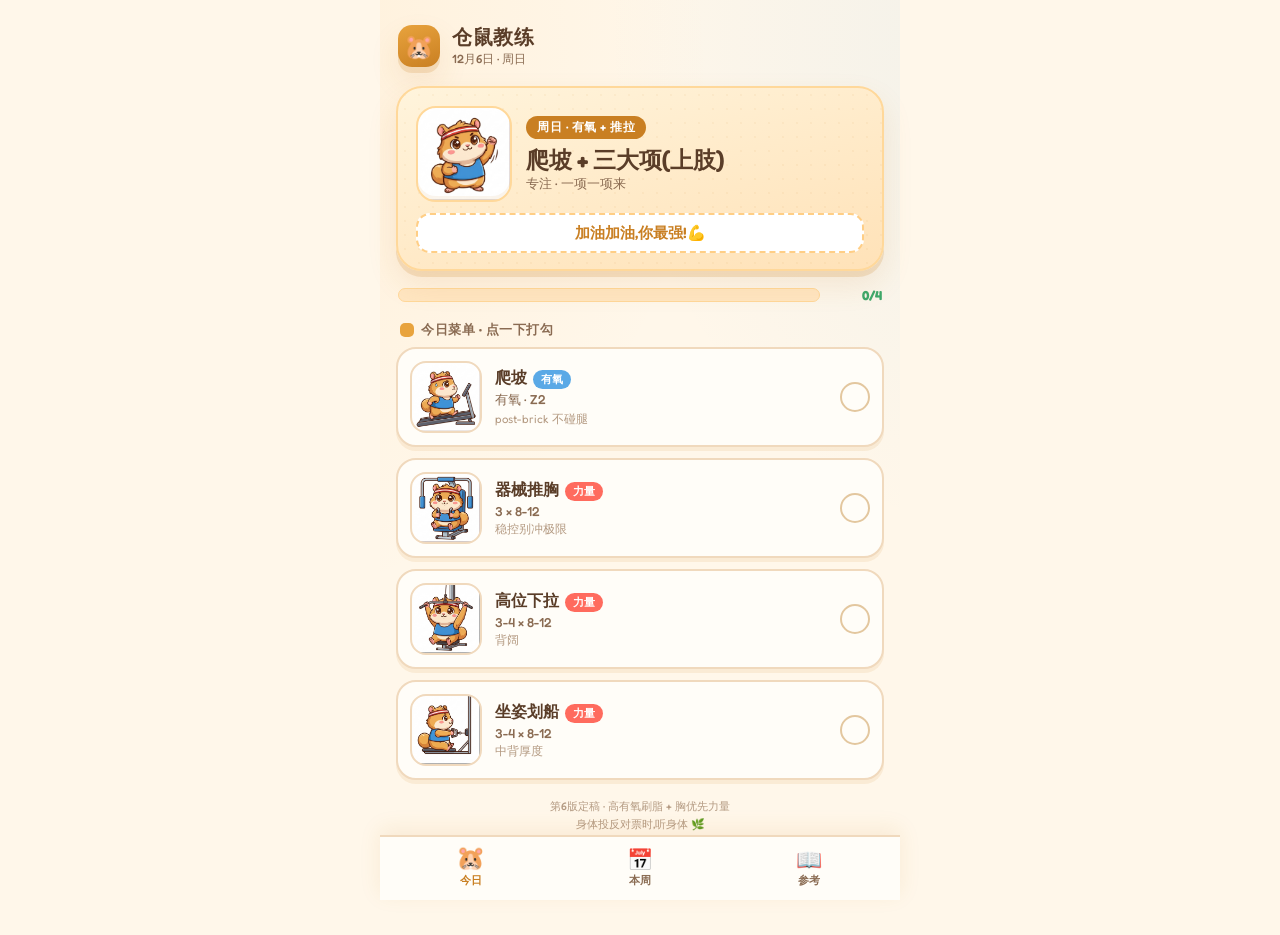
==== commit 3044e876: "仓鼠教练 v6:手机端今日训练 app + 仓鼠动画 + PWA - 第6版训练计划做成今日视图(按星期自动显示当天菜单) - 可勾完成(本地存按日期,不留历史),全勾→全屏温柔仓鼠+撒花 - 练前 " ====
--- a/index.html
+++ b/index.html
@@ -1,429 +1,303 @@
 <!DOCTYPE html>
-<html lang="zh-Hans">
+<html lang="zh">
 <head>
 <meta charset="UTF-8">
-<meta name="viewport" content="width=device-width, initial-scale=1.0, viewport-fit=cover">
-<meta name="theme-color" content="#0a0a0a">
-<title>FJH · 86→65kg · Dashboard</title>
-<link rel="stylesheet" href="./assets/style.css">
+<meta name="viewport" content="width=device-width, initial-scale=1.0, viewport-fit=cover, maximum-scale=1">
+<meta name="apple-mobile-web-app-capable" content="yes">
+<meta name="mobile-web-app-capable" content="yes">
+<link rel="icon" href="assets/icon-192.png">
+<meta name="apple-mobile-web-app-status-bar-style" content="default">
+<meta name="theme-color" content="#ffb347">
+<link rel="manifest" href="manifest.json">
+<link rel="apple-touch-icon" href="assets/icon-180.png">
+<title>仓鼠教练 · 今日训练</title>
+<link rel="preconnect" href="https://fonts.googleapis.com">
+<link rel="preconnect" href="https://fonts.gstatic.com" crossorigin>
+<link href="https://fonts.googleapis.com/css2?family=Fredoka:wght@400;500;600;700&display=swap" rel="stylesheet">
+<style>
+:root{
+  --cream:#fff7ea; --cream2:#ffeccf; --ink:#5a3d28; --ink2:#8a6b52; --faint:#b49a82; --line:#f0d9bd;
+  --fur:#e8a33d; --fur-d:#c97f22; --red:#ff6b5e; --blue:#5aa9e6; --green:#5fc98a; --green-d:#3da86a;
+  --card:#fffdf8; --shadow:0 6px 0 rgba(201,127,34,.18),0 14px 30px rgba(201,127,34,.12);
+}
+*{box-sizing:border-box;margin:0;padding:0;-webkit-tap-highlight-color:transparent}
+html,body{background:var(--cream);color:var(--ink);font-family:"Fredoka","PingFang SC",-apple-system,sans-serif}
+body{
+  max-width:520px;margin:0 auto;min-height:100vh;padding:0 0 96px;
+  background-image:radial-gradient(circle at 12% 8%,rgba(255,179,71,.12),transparent 40%),radial-gradient(circle at 90% 4%,rgba(90,169,230,.10),transparent 38%);
+  background-attachment:fixed;
+}
+.wrap{padding:16px 16px 0}
+.top{display:flex;align-items:center;gap:12px;padding:8px 2px 4px}
+.top .logo{width:42px;height:42px;border-radius:14px;background:linear-gradient(160deg,var(--fur),var(--fur-d));display:grid;place-items:center;font-size:24px;box-shadow:var(--shadow)}
+.top h1{font-size:20px;font-weight:700;letter-spacing:.5px}
+.top .date{font-size:12px;color:var(--ink2);font-weight:500}
+.hero{margin-top:14px;background:linear-gradient(165deg,#fff4dc,#ffe2b8);border:2px solid #ffd89a;border-radius:26px;padding:18px 18px 16px;position:relative;overflow:hidden;box-shadow:var(--shadow)}
+.hero::after{content:"";position:absolute;inset:0;background-image:radial-gradient(rgba(201,127,34,.06) 1.4px,transparent 1.4px);background-size:14px 14px;pointer-events:none}
+.hero .mood{display:flex;gap:14px;align-items:center;position:relative;z-index:1}
+.hero .sprite{width:96px;height:96px;flex-shrink:0;border-radius:20px;background-color:#fff;border:2px solid #ffd89a;box-shadow:inset 0 -4px 0 rgba(201,127,34,.08)}
+.hero .htxt{flex:1}
+.hero .day-tag{display:inline-block;font-size:12px;font-weight:600;color:#fff;background:var(--fur-d);padding:3px 11px;border-radius:999px;letter-spacing:.5px}
+.hero h2{font-size:23px;font-weight:700;margin:7px 0 2px;line-height:1.2}
+.hero .focus{font-size:13px;color:var(--ink2);font-weight:500}
+.hero .slogan{margin-top:11px;font-size:15px;font-weight:600;color:var(--fur-d);background:#fff;border:2px dashed #ffce85;border-radius:14px;padding:8px 12px;text-align:center;position:relative;z-index:1}
+.prog{display:flex;align-items:center;gap:10px;margin:16px 2px 6px}
+.prog .bar{flex:1;height:14px;background:#ffe6c2;border-radius:999px;overflow:hidden;border:1.5px solid #ffd89a}
+.prog .fill{height:100%;width:0;background:linear-gradient(90deg,var(--green),var(--green-d));border-radius:999px;transition:width .5s cubic-bezier(.34,1.56,.64,1)}
+.prog .pct{font-size:13px;font-weight:700;color:var(--green-d);min-width:52px;text-align:right}
+.lab{font-size:13px;font-weight:700;color:var(--ink2);margin:18px 4px 8px;letter-spacing:.5px;display:flex;align-items:center;gap:7px}
+.lab::before{content:"";width:14px;height:14px;border-radius:5px;background:var(--fur)}
+.item{display:flex;gap:13px;align-items:center;background:var(--card);border:2px solid var(--line);border-radius:20px;padding:12px;margin-bottom:11px;box-shadow:0 4px 0 rgba(201,127,34,.10);transition:transform .15s,border-color .2s,background .2s;cursor:pointer}
+.item:active{transform:scale(.98)}
+.item.done{background:#eefaf0;border-color:#bfe9cd}
+.item .sprite{width:72px;height:72px;flex-shrink:0;border-radius:16px;background-color:#fff7ea;border:2px solid var(--line)}
+.item.done .sprite{opacity:.5}
+.item .meta{flex:1;min-width:0}
+.item .nm{font-size:16px;font-weight:600}
+.item.done .nm{text-decoration:line-through;color:var(--ink2)}
+.item .sets{font-size:13px;color:var(--ink2);font-weight:500;margin-top:2px}
+.item .note{font-size:11.5px;color:var(--faint);margin-top:3px}
+.item .chk{width:30px;height:30px;flex-shrink:0;border-radius:50%;border:2.5px solid #e3c79f;display:grid;place-items:center;color:transparent;font-size:17px;font-weight:700;transition:.2s}
+.item.done .chk{background:var(--green);border-color:var(--green-d);color:#fff}
+.cat{font-size:11px;font-weight:600;color:#fff;padding:2px 8px;border-radius:999px;display:inline-block;margin-left:6px;vertical-align:middle}
+.cat.aero{background:var(--blue)}.cat.str{background:var(--red)}.cat.rec{background:#9ab86a}
+.anim{background-repeat:no-repeat;background-size:200% 200%;animation:sheet 1s steps(1) infinite}
+@keyframes sheet{0%{background-position:0 0}25%{background-position:100% 0}50%{background-position:0 100%}75%{background-position:100% 100%}100%{background-position:0 0}}
+.tabs{position:fixed;bottom:0;left:50%;transform:translateX(-50%);width:100%;max-width:520px;display:flex;background:#fffdf8;border-top:2px solid var(--line);padding:8px 6px calc(8px + env(safe-area-inset-bottom));z-index:40;box-shadow:0 -6px 20px rgba(201,127,34,.10)}
+.tabs button{flex:1;background:none;border:none;font-family:inherit;font-size:11px;font-weight:600;color:var(--ink2);display:flex;flex-direction:column;align-items:center;gap:3px;padding:4px;border-radius:12px}
+.tabs button .ic{font-size:21px;line-height:1;transition:.2s}
+.tabs button.on{color:var(--fur-d)}
+.tabs button.on .ic{transform:translateY(-2px) scale(1.12)}
+.page{display:none;animation:fadein .35s ease}
+.page.on{display:block}
+@keyframes fadein{from{opacity:0;transform:translateY(8px)}to{opacity:1;transform:none}}
+.wk{display:flex;gap:11px;align-items:center;background:var(--card);border:2px solid var(--line);border-radius:18px;padding:11px 13px;margin-bottom:9px}
+.wk.today{border-color:var(--fur);background:#fff4dc;box-shadow:0 4px 0 rgba(201,127,34,.14)}
+.wk .dn{width:30px;height:30px;border-radius:10px;background:var(--cream2);display:grid;place-items:center;font-weight:700;color:var(--fur-d);flex-shrink:0}
+.wk.today .dn{background:var(--fur);color:#fff}
+.wk .wmeta{flex:1}.wk .wt{font-size:14.5px;font-weight:600}.wk .wf{font-size:12px;color:var(--ink2);margin-top:1px}
+.ref{background:var(--card);border:2px solid var(--line);border-radius:18px;padding:15px 16px;margin-bottom:13px;box-shadow:0 4px 0 rgba(201,127,34,.08)}
+.ref h3{font-size:15px;font-weight:700;color:var(--fur-d);margin-bottom:9px}
+.ref table{width:100%;border-collapse:collapse;font-size:12.5px}
+.ref th,.ref td{text-align:left;padding:6px 6px;border-bottom:1px solid var(--line);vertical-align:top}
+.ref th{color:var(--ink2);font-size:11px;font-weight:600}
+.ref td b{color:var(--ink)}
+.zones{display:flex;gap:4px;margin:6px 0 9px}
+.zones div{flex:1;text-align:center;font-size:10px;font-weight:600;color:#fff;padding:7px 2px;border-radius:8px;line-height:1.25}
+.tip{font-size:12px;color:var(--ink2);line-height:1.6;margin-top:6px}
+.tip b{color:var(--red)}
+.cele{position:fixed;inset:0;z-index:80;background:rgba(255,247,234,.96);display:none;flex-direction:column;align-items:center;justify-content:center;text-align:center;padding:30px;backdrop-filter:blur(3px)}
+.cele.on{display:flex;animation:fadein .4s}
+.cele .gsprite{width:200px;height:200px;border-radius:30px;background-color:#fff;border:3px solid #ffd89a;box-shadow:var(--shadow)}
+.cele h2{font-size:27px;font-weight:700;margin:18px 0 6px;color:var(--fur-d)}
+.cele p{font-size:15px;color:var(--ink2);font-weight:500;max-width:300px;line-height:1.6}
+.cele button{margin-top:22px;font-family:inherit;font-size:15px;font-weight:600;color:#fff;background:linear-gradient(160deg,var(--green),var(--green-d));border:none;padding:12px 30px;border-radius:999px;box-shadow:0 5px 0 var(--green-d)}
+.cele button:active{transform:translateY(3px);box-shadow:0 2px 0 var(--green-d)}
+.confetti{position:fixed;top:-10px;width:10px;height:14px;z-index:81;pointer-events:none;border-radius:2px}
+.foot{text-align:center;font-size:11px;color:var(--faint);margin:18px 0 6px;font-weight:500;line-height:1.6}
+</style>
 </head>
 <body>
-
-<nav class="nav">
-  <div class="nav-inner">
-    <a class="nav-brand" href="./">
-      <span class="mark">FJH/01</span>
-      <span class="mark-divider">·</span>
-      <span class="title">86 → 65 kg</span>
-    </a>
-    <div class="nav-links">
-      <a href="./" class="active">概览</a>
-      <a href="./training.html">训练</a>
-      <a href="./diet.html">饮食</a>
-    </div>
+<div class="wrap">
+  <div class="top">
+    <div class="logo">🐹</div>
+    <div><h1>仓鼠教练</h1><div class="date" id="dateline"></div></div>
   </div>
-</nav>
-
-<main>
-
-  <!-- HERO -->
-  <header class="hero fade-in">
-    <div class="hero-eyebrow">
-      <span>WEIGHT LOSS · WEEK <span id="heroWeek" class="mono">--</span> OF 17</span>
-    </div>
-    <h1 class="hero-title">
-      <span class="num">86</span><span class="arrow">→</span><span class="num">65</span><span class="t-dim" style="font-size:0.5em;font-weight:500;letter-spacing:-1px;margin-left:8px;">KG</span>
-    </h1>
-    <div class="hero-meta">
-      <div class="item">
-        <div class="v" id="heroProgress">--</div>
-        <div class="k">PROGRESS</div>
-      </div>
-      <div class="item">
-        <div class="v" id="heroDay">--</div>
-        <div class="k">DAY</div>
-      </div>
-      <div class="item">
-        <div class="v" id="heroDaysLeft">--</div>
-        <div class="k">DAYS LEFT</div>
-      </div>
-      <div class="item">
-        <div class="v" id="heroPace">--</div>
-        <div class="k">PACE / WK</div>
-      </div>
-    </div>
-  </header>
-
-  <!-- METRICS ROW -->
-  <section class="row row-3 fade-in delay-1">
-    <div class="metric accent">
-      <div class="label">CURRENT</div>
-      <div class="value mono"><span id="curWeight">--</span><span class="unit">kg</span></div>
-      <div class="delta" id="curDelta">tap "记录体重" 开始</div>
-    </div>
-    <div class="metric">
-      <div class="label">THIS WEEK TARGET</div>
-      <div class="value mono"><span id="weekTarget">--</span><span class="unit">kg</span></div>
-      <div class="delta" id="weekDelta">--</div>
-    </div>
-    <div class="metric">
-      <div class="label">TO GOAL</div>
-      <div class="value mono"><span id="toGoal">--</span><span class="unit">kg</span></div>
-      <div class="delta" id="toGoalDelta">remaining</div>
-    </div>
-  </section>
-
-  <!-- CHART + RING -->
-  <section class="section fade-in delay-2">
-    <div class="row row-2-1">
-      <div class="chart-card">
-        <div class="chart-head">
-          <div class="title">体重 · 趋势线</div>
-          <div class="legend">
-            <span class="legend-item"><span class="legend-swatch" style="background:var(--gold)"></span>实际</span>
-            <span class="legend-item"><span class="legend-swatch" style="background:var(--ink-4)"></span>目标</span>
-          </div>
-        </div>
-        <svg class="chart-svg" id="weightChart" viewBox="0 0 600 220" preserveAspectRatio="none">
-          <!-- rendered by JS -->
-        </svg>
-      </div>
-
-      <div class="ring-card">
-        <div class="label">17W PROGRESS</div>
-        <svg class="ring-svg" viewBox="0 0 100 100">
-          <circle class="ring-track" cx="50" cy="50" r="42"></circle>
-          <circle class="ring-fill" id="ringFill" cx="50" cy="50" r="42"
-                  stroke-dasharray="263.89" stroke-dashoffset="263.89"></circle>
-          <text class="ring-text-pct" x="50" y="48" id="ringPct">0%</text>
-          <text class="ring-text-label" x="50" y="64" id="ringSub">0 / 21 KG</text>
-        </svg>
-        <div style="width:100%">
-          <button class="btn primary full" onclick="FJH.openWeightModal()">+ 记录体重</button>
+
+  <div class="page on" id="page-today">
+    <div class="hero">
+      <div class="mood">
+        <div class="sprite anim" id="heroSprite"></div>
+        <div class="htxt">
+          <span class="day-tag" id="dayTag"></span>
+          <h2 id="dayTitle"></h2>
+          <div class="focus" id="dayFocus"></div>
         </div>
       </div>
-    </div>
-  </section>
-
-  <!-- TODAY -->
-  <section class="section fade-in delay-3">
-    <div class="section-head">
-      <span class="num mono">02</span>
-      <h2>今日</h2>
-      <span class="meta" id="todayMetaDate">--</span>
-    </div>
-    <div id="todayContent">
-      <!-- rendered by JS -->
-    </div>
-  </section>
-
-  <!-- DIET TODAY -->
-  <section class="section fade-in delay-4">
-    <div class="section-head">
-      <span class="num mono">03</span>
-      <h2>今日饮食</h2>
-      <span class="meta" id="dietMeta">--</span>
-    </div>
-    <div class="macros">
-      <div class="macro-tile">
-        <div class="k">KCAL</div>
-        <div class="v" id="dietKcal">0</div>
-        <div class="u">/ 1700</div>
+      <div class="slogan" id="heroSlogan"></div>
+    </div>
+    <div class="prog">
+      <div class="bar"><div class="fill" id="progFill"></div></div>
+      <div class="pct" id="progPct">0/0</div>
+    </div>
+    <div class="lab">今日菜单 · 点一下打勾</div>
+    <div id="itemList"></div>
+    <div class="foot">第6版定稿 · 高有氧刷脂 + 胸优先力量<br>身体投反对票时,听身体 🌿</div>
+  </div>
+
+  <div class="page" id="page-week">
+    <div class="lab" style="margin-top:6px">本周计划 / The Week</div>
+    <div id="weekList"></div>
+    <div class="ref" style="margin-top:6px"><h3>🧠 一句话</h3><div class="tip">一肩 · 二胸 · 三背肩 · 四胸 · 五轻恢复 · 六 brick · 日三大项。胸隔天排(二/四/日)无连轰;有氧不因力量减量;力量分散小剂量塞进有氧日,容量向胸倾斜。</div></div>
+  </div>
+
+  <div class="page" id="page-ref">
+    <div class="lab" style="margin-top:6px">参考 / Reference</div>
+    <div class="ref"><h3>💪 器械 & 重量进阶</h3>
+      <table><tr><th>动作</th><th>起始</th><th>进阶</th></tr>
+      <tr><td><b>高位下拉</b></td><td>35kg×12</td><td>双递进</td></tr>
+      <tr><td><b>坐姿划船</b></td><td>单臂~15-20kg</td><td>双递进</td></tr>
+      <tr><td><b>器械推胸</b></td><td>~30-40kg</td><td>双递进→史50</td></tr>
+      <tr><td><b>俯卧撑</b></td><td>8-10组×5-8</td><td>10×5→10×8→上斜/负重</td></tr>
+      <tr><td><b>侧平举</b></td><td>3kg×12-20</td><td>逐周→4-5kg</td></tr></table>
+      <div class="tip"><b>双递进:</b>固定重量,所有组都到上限次数且留1-2余力 → 加重(复合+2.5-5kg/侧平举+1-2kg)→次数掉回下限重爬。<b>留1-2余力别力竭</b>,减脂期"重量维持不掉"就是成功。</div>
+    </div>
+    <div class="ref"><h3>❤️ 心率分区 · max197 RHR56</h3>
+      <div class="zones">
+        <div style="background:#90a4b8">Z1<br>127-140</div>
+        <div style="background:#5fc98a">Z2<br>141-154</div>
+        <div style="background:#f6b24e">Z3<br>155-168</div>
+        <div style="background:#ff8a4e">Z4<br>169-182</div>
+        <div style="background:#ff6b5e">Z5<br>183-197</div>
       </div>
-      <div class="macro-tile">
-        <div class="k">PROTEIN</div>
-        <div class="v" id="dietP">0</div>
-        <div class="u">g / 160g</div>
-      </div>
-      <div class="macro-tile">
-        <div class="k">FAT</div>
-        <div class="v" id="dietF">0</div>
-        <div class="u">g / 55g</div>
-      </div>
-      <div class="macro-tile">
-        <div class="k">CARB</div>
-        <div class="v" id="dietC">0</div>
-        <div class="u">g / 140g</div>
-      </div>
-    </div>
-    <div class="card no-pad" style="padding:8px 22px">
-      <div id="mealList">
-        <!-- rendered by JS -->
-      </div>
-    </div>
-  </section>
-
-</main>
-
-<!-- WEIGHT LOG MODAL -->
-<div class="modal-bg" id="weightModal" onclick="if(event.target===this)FJH.closeWeightModal()">
-  <div class="modal">
-    <button class="modal-close" onclick="FJH.closeWeightModal()">×</button>
-    <div class="modal-head">
-      <span class="num">/ LOG</span>
-      <h3>记录今日体重</h3>
-    </div>
-    <div class="input-group">
-      <label>WEIGHT (KG)</label>
-      <input type="number" step="0.1" min="30" max="200" class="input" id="weightInput" placeholder="例如 84.3" inputmode="decimal">
-    </div>
-    <div class="row row-2">
-      <button class="btn ghost" onclick="FJH.closeWeightModal()">取消</button>
-      <button class="btn primary" onclick="FJH.submitWeight()">保存</button>
-    </div>
-    <p class="t-dim mono" style="font-size:10px;margin-top:14px;letter-spacing:1px;line-height:1.7">
-      早晨空腹 · 排空 · 同一体重秤<br>
-      看 7 日移动平均，单日 ±1.5kg 是正常波动
-    </p>
+      <div class="tip">Z2 目标 145-154(easy 都压这);LSD 145-158。说话测试:能说整句=Z2。乳酸阈 LTHR 177。热/无风顶高 HR,别死盯数字。</div>
+    </div>
+    <div class="ref"><h3>🔥 周六 brick 大课</h3>
+      <table><tr><th>段</th><th>量</th><th>强度</th></tr>
+      <tr><td>① 划船</td><td>45min</td><td>130-140W·桨频18-22</td></tr>
+      <tr><td>② 骑行</td><td>60min</td><td>Z2·110-130W</td></tr>
+      <tr><td>③ 跑步</td><td>10km</td><td>brick核心</td></tr></table>
+      <div class="tip">前面别上头,压住划/骑,<b>最后10km累腿上跑才是核心</b>(铁三专项)。带宝矿力+香蕉。</div>
+    </div>
+    <div class="ref"><h3>🚦 每日自调节</h3>
+      <div class="tip">这套是"默认",晨间数据是"覆盖"。<b>晨HRV崩/准备度LOW/出症状</b>→降级:easy短/纯划船/直接歇。红灯先砍力量+周五直接纯躺。周日紧跟brick,累就只爬坡砍三大项。<b>看趋势(腰围/HRV曲线)不看单点。6月恢复变脆→宁可巩固别加量。</b></div>
+    </div>
   </div>
 </div>
 
-<script src="./assets/app.js"></script>
+<div class="cele" id="cele">
+  <div class="gsprite anim" id="celeSprite"></div>
+  <h2>慢慢来,你真棒 🌸</h2>
+  <p id="celeMsg"></p>
+  <button onclick="document.getElementById('cele').classList.remove('on')">好的，休息一下～</button>
+</div>
+
+<div class="tabs">
+  <button class="on" data-p="today"><span class="ic">🐹</span>今日</button>
+  <button data-p="week"><span class="ic">📅</span>本周</button>
+  <button data-p="ref"><span class="ic">📖</span>参考</button>
+</div>
+
 <script>
-let _plan = null;
-
-async function renderAll() {
-  if (!_plan) _plan = await FJH.loadPlan();
-  const state = FJH.loadState();
-  renderHero(state);
-  renderMetrics(state);
-  renderRing(state);
-  renderChart(state);
-  renderToday(state, _plan);
-  renderDiet(state);
-}
-
-function renderHero(state) {
-  const di = FJH.dayIndex();
-  const wi = FJH.weekIndex();
-  const cur = FJH.getCurrentWeight(state) ?? FJH.START_KG;
-  const lost = (FJH.START_KG - cur).toFixed(1);
-  const daysLeft = Math.max(0, FJH.TOTAL_DAYS - Math.max(0, di));
-  const weeksLeft = Math.max(1, FJH.TOTAL_WEEKS - Math.max(0, wi - 1));
-  const remaining = (cur - FJH.TARGET_KG).toFixed(1);
-  const pacePerWeek = (remaining / weeksLeft).toFixed(2);
-
-  document.getElementById('heroWeek').textContent = wi || '0';
-  document.getElementById('heroProgress').textContent = `−${lost} kg`;
-  document.getElementById('heroDay').textContent = di < 0 ? `T${di}` : `${di} / 119`;
-  document.getElementById('heroDaysLeft').textContent = daysLeft;
-  document.getElementById('heroPace').textContent = `${pacePerWeek} kg`;
-}
-
-function renderMetrics(state) {
-  const cur = FJH.getCurrentWeight(state);
-  const wi = Math.max(1, FJH.weekIndex());
-  const wTarget = FJH.targetForWeek(wi).toFixed(1);
-
-  document.getElementById('curWeight').textContent = cur ? cur.toFixed(1) : '86.0';
-  if (cur) {
-    const dates = Object.keys(state.weights).sort();
-    if (dates.length >= 2) {
-      const prev = state.weights[dates[dates.length - 2]];
-      const delta = (cur - prev).toFixed(1);
-      const cls = delta < 0 ? 'pos' : (delta > 0 ? 'neg' : '');
-      document.getElementById('curDelta').className = `delta ${cls}`;
-      document.getElementById('curDelta').textContent = `${delta >= 0 ? '+' : ''}${delta} 较上次`;
-    } else {
-      document.getElementById('curDelta').textContent = '首次记录 ✓';
-    }
+const A="assets/anim/";
+const DAYS={
+ 1:{t:"划船 + 跑步 + 肩",f:"有氧 + 肩",cat:"aero",items:[
+   {k:"rowing_erg",n:"划船机",c:"aero",s:"有氧热身 · Z2",note:"130-140W 桨频18-22"},
+   {k:"running",n:"跑步 5km",c:"aero",s:"Z2 145-154",note:"说话测试:能说整句"},
+   {k:"lateral_raise",n:"侧平举",c:"str",s:"3-4 × 12-20",note:"3kg起·泵感·不耸肩借力"},
+ ]},
+ 2:{t:"爬楼 + 胸",f:"有氧 + 胸",cat:"aero",items:[
+   {k:"stairs",n:"爬楼",c:"aero",s:"有氧 · Z2",note:"稳态刷脂"},
+   {k:"pushup",n:"标准俯卧撑",c:"str",s:"8-10组 × 5-8",note:"路线 10×5→10×6→10×8"},
+   {k:"incline_pushup",n:"上斜俯卧撑",c:"str",s:"3-4 × 10-15",note:"补上胸容量"},
+ ]},
+ 3:{t:"爬坡 + 背 + 肩",f:"有氧 + 背 + 肩",cat:"aero",items:[
+   {k:"incline_walk",n:"爬坡",c:"aero",s:"有氧 · Z2",note:"压住别上强度"},
+   {k:"lat_pulldown",n:"高位下拉",c:"str",s:"3-4 × 8-12",note:"背阔·宽握·留1-2余力"},
+   {k:"seated_row",n:"坐姿划船",c:"str",s:"3-4 × 8-12",note:"中背厚度"},
+   {k:"lateral_raise",n:"侧平举",c:"str",s:"3-4 × 12-20",note:"逐周加到4-5kg"},
+ ]},
+ 4:{t:"划船 + 跑步 + 胸",f:"有氧 + 胸",cat:"aero",items:[
+   {k:"rowing_erg",n:"划船机",c:"aero",s:"有氧热身",note:"130-140W"},
+   {k:"running",n:"跑步 5km",c:"aero",s:"Z2 145-154",note:""},
+   {k:"pushup",n:"标准俯卧撑",c:"str",s:"8-10组 × 5-8",note:"隔天排·容量加大"},
+   {k:"incline_pushup",n:"上斜俯卧撑",c:"str",s:"3-4 × 10-15",note:""},
+ ]},
+ 5:{t:"轻居家恢复",f:"主动恢复 · 不是加练",cat:"rec",items:[
+   {k:"pushup",n:"俯卧撑(留余力)",c:"rec",s:"几组 · 留3-4余力",note:"绝不力竭·submaximal"},
+   {k:"lateral_raise",n:"侧平举(轻)",c:"rec",s:"轻量几组",note:"~10-15min 促血流"},
+ ]},
+ 6:{t:"LSD / brick 大课",f:"大有氧 + 肩 · 周峰",cat:"aero",items:[
+   {k:"rowing_erg",n:"划船",c:"aero",s:"45 min",note:"130-140W 桨频18-22"},
+   {k:"cycling",n:"骑行",c:"aero",s:"60 min",note:"Z2 ~110-130W"},
+   {k:"running",n:"跑步 10km",c:"aero",s:"brick 核心",note:"累腿上跑=铁三专项"},
+   {k:"lateral_raise",n:"侧平举",c:"str",s:"3-4 × 12-20",note:""},
+ ]},
+ 0:{t:"爬坡 + 三大项(上肢)",f:"有氧 + 推拉",cat:"aero",items:[
+   {k:"incline_walk",n:"爬坡",c:"aero",s:"有氧 · Z2",note:"post-brick 不碰腿"},
+   {k:"chest_press",n:"器械推胸",c:"str",s:"3 × 8-12",note:"稳控别冲极限"},
+   {k:"lat_pulldown",n:"高位下拉",c:"str",s:"3-4 × 8-12",note:"背阔"},
+   {k:"seated_row",n:"坐姿划船",c:"str",s:"3-4 × 8-12",note:"中背厚度"},
+ ]},
+};
+const SLOGAN_PRE=["今天也要冲鸭!🔥","加油加油,你最强!💪","动起来,小宇宙爆发!⚡","就是现在,练它!🐹🔥","能量满格,出发!🚀"];
+const CELE_MSG=["每一滴汗都算数。今天的你,比昨天更棒一点点。🌱","慢慢来,坚持比强度更重要。好好休息,身体会记得。💛","完成就是胜利。减脂看趋势不看单点,你在正确的路上。🌸","了不起!记得补水、拉伸、好好睡。明天见~ 😴","稳稳的,这就是日积月累的力量。为你骄傲!⭐"];
+const WD=["日","一","二","三","四","五","六"];
+
+function key(){const d=new Date();return "tp6_"+d.getFullYear()+"-"+(d.getMonth()+1)+"-"+d.getDate();}
+function load(){try{return JSON.parse(localStorage.getItem(key()))||{}}catch(e){return {}}}
+function save(s){localStorage.setItem(key(),JSON.stringify(s))}
+function setSprite(el,k){el.style.backgroundImage="url('"+A+k+".jpg')";}
+
+let state=load();
+function render(){
+  const d=new Date(), dow=d.getDay(), plan=DAYS[dow];
+  document.getElementById("dateline").textContent=`${d.getMonth()+1}月${d.getDate()}日 · 周${WD[dow]}`;
+  document.getElementById("dayTag").textContent="周"+WD[dow]+" · "+plan.f;
+  document.getElementById("dayTitle").textContent=plan.t;
+  const isRec=plan.cat==="rec";
+  document.getElementById("dayFocus").textContent=isRec?"今天慢下来,主动恢复":"专注 · 一项一项来";
+  setSprite(document.getElementById("heroSprite"), isRec?"gentle":"hype");
+  document.getElementById("heroSlogan").textContent=isRec?"今天不硬刚,舒服动一动就好 🌿":SLOGAN_PRE[d.getDate()%SLOGAN_PRE.length];
+  const list=document.getElementById("itemList");list.innerHTML="";
+  plan.items.forEach((it,i)=>{
+    const done=!!state[i];
+    const el=document.createElement("div");el.className="item"+(done?" done":"");
+    el.innerHTML=`<div class="sprite anim"></div>
+      <div class="meta"><div class="nm">${it.n}<span class="cat ${it.c}">${it.c==="aero"?"有氧":it.c==="rec"?"恢复":"力量"}</span></div>
+      <div class="sets">${it.s}</div>${it.note?`<div class="note">${it.note}</div>`:""}</div>
+      <div class="chk">✓</div>`;
+    setSprite(el.querySelector(".sprite"),it.k);
+    el.onclick=()=>{state[i]=!state[i];save(state);render();if(state[i])checkAll(plan);};
+    list.appendChild(el);
+  });
+  const total=plan.items.length, done=plan.items.filter((_,i)=>state[i]).length;
+  document.getElementById("progFill").style.width=(total?done/total*100:0)+"%";
+  document.getElementById("progPct").textContent=done+"/"+total;
+  renderWeek(dow);
+}
+function checkAll(plan){
+  const total=plan.items.length, done=plan.items.filter((_,i)=>state[i]).length;
+  if(done===total && total>0){celebrate();}
+}
+function celebrate(){
+  const d=new Date();
+  setSprite(document.getElementById("celeSprite"),"gentle");
+  document.getElementById("celeMsg").textContent=CELE_MSG[d.getDate()%CELE_MSG.length];
+  document.getElementById("cele").classList.add("on");
+  confetti();
+}
+function confetti(){
+  const cols=["#ff6b5e","#5aa9e6","#5fc98a","#ffb347","#c97f22"];
+  for(let i=0;i<70;i++){
+    const c=document.createElement("div");c.className="confetti";
+    c.style.left=Math.random()*100+"vw";c.style.background=cols[i%cols.length];
+    c.style.animation=`fall ${1+Math.random()*1.5}s ${Math.random()*.5}s ease-in forwards`;
+    document.body.appendChild(c);setTimeout(()=>c.remove(),3200);
   }
-
-  document.getElementById('weekTarget').textContent = wTarget;
-  const wDelta = cur ? (cur - parseFloat(wTarget)).toFixed(1) : null;
-  if (wDelta !== null) {
-    const ahead = parseFloat(wDelta) <= 0;
-    document.getElementById('weekDelta').className = `delta ${ahead ? 'pos' : 'neg'}`;
-    document.getElementById('weekDelta').textContent = ahead ? `领先目标 ${Math.abs(wDelta)} kg` : `落后目标 ${wDelta} kg`;
-  } else {
-    document.getElementById('weekDelta').textContent = `W${wi} target`;
-  }
-
-  const toGoal = cur ? (cur - FJH.TARGET_KG).toFixed(1) : (FJH.START_KG - FJH.TARGET_KG).toFixed(1);
-  document.getElementById('toGoal').textContent = toGoal;
-}
-
-function renderRing(state) {
-  const pct = FJH.progressPct(state);
-  const cur = FJH.getCurrentWeight(state) ?? FJH.START_KG;
-  const lost = FJH.START_KG - cur;
-  const C = 2 * Math.PI * 42;
-  const offset = C * (1 - pct / 100);
-  document.getElementById('ringFill').setAttribute('stroke-dashoffset', offset);
-  document.getElementById('ringPct').textContent = `${pct}%`;
-  document.getElementById('ringSub').textContent = `${lost.toFixed(1)} / 21 KG`;
-}
-
-function renderChart(state) {
-  const svg = document.getElementById('weightChart');
-  const W = 600, H = 220, P = { l: 32, r: 12, t: 14, b: 28 };
-  const traj = FJH.buildTargetTrajectory();
-  const minW = 62, maxW = 88;
-
-  const xForDate = (d) => {
-    const dayIdx = FJH.daysBetween(FJH.PLAN_START, d);
-    return P.l + (dayIdx / FJH.TOTAL_DAYS) * (W - P.l - P.r);
+}
+const st=document.createElement("style");
+st.textContent="@keyframes fall{to{transform:translateY(110vh) rotate(720deg);opacity:.15}}";
+document.head.appendChild(st);
+function renderWeek(dow){
+  const wl=document.getElementById("weekList");wl.innerHTML="";
+  [1,2,3,4,5,6,0].forEach(i=>{
+    const p=DAYS[i],el=document.createElement("div");
+    el.className="wk"+(i===dow?" today":"");
+    el.innerHTML=`<div class="dn">${WD[i]}</div><div class="wmeta"><div class="wt">${p.t}</div><div class="wf">${p.f}</div></div>`;
+    wl.appendChild(el);
+  });
+}
+document.querySelectorAll(".tabs button").forEach(b=>{
+  b.onclick=()=>{
+    document.querySelectorAll(".tabs button").forEach(x=>x.classList.remove("on"));
+    document.querySelectorAll(".page").forEach(x=>x.classList.remove("on"));
+    b.classList.add("on");document.getElementById("page-"+b.dataset.p).classList.add("on");
+    window.scrollTo(0,0);
   };
-  const yForKg = (kg) => P.t + (1 - (kg - minW) / (maxW - minW)) * (H - P.t - P.b);
-
-  let axisHTML = '';
-  for (let kg = 65; kg <= 86; kg += 7) {
-    const y = yForKg(kg);
-    axisHTML += `<line class="chart-grid" x1="${P.l}" x2="${W - P.r}" y1="${y}" y2="${y}"/>`;
-    axisHTML += `<text class="chart-axis-label" x="${P.l - 6}" y="${y + 3}" text-anchor="end">${kg}</text>`;
-  }
-  const months = [['MAY 11', '2026-05-11'], ['JUN 1', '2026-06-01'], ['JUL 1', '2026-07-01'], ['AUG 1', '2026-08-01'], ['SEP 6', '2026-09-06']];
-  months.forEach(([lbl, d]) => {
-    const x = xForDate(d);
-    axisHTML += `<text class="chart-axis-label" x="${x}" y="${H - 10}" text-anchor="middle">${lbl}</text>`;
-  });
-
-  const targetPoints = traj.map(p => `${xForDate(p.date)},${yForKg(p.kg)}`).join(' ');
-  let lineHTML = `<polyline class="chart-line-target" points="${targetPoints}"/>`;
-
-  const wDates = Object.keys(state.weights).sort();
-  if (wDates.length) {
-    const actualPoints = wDates.map(d => `${xForDate(d)},${yForKg(state.weights[d])}`).join(' ');
-    const firstX = xForDate(wDates[0]);
-    const lastX = xForDate(wDates[wDates.length - 1]);
-    const baseY = H - P.b;
-    lineHTML += `<polygon class="chart-area" points="${firstX},${baseY} ${actualPoints} ${lastX},${baseY}"/>`;
-    lineHTML += `<polyline class="chart-line-actual" points="${actualPoints}"/>`;
-    const lastD = wDates[wDates.length - 1];
-    lineHTML += `<circle class="chart-dot" cx="${xForDate(lastD)}" cy="${yForKg(state.weights[lastD])}" r="4"/>`;
-  }
-
-  svg.innerHTML = `<defs>
-    <linearGradient id="goldFade" x1="0" y1="0" x2="0" y2="1">
-      <stop offset="0%" stop-color="#d4a017" stop-opacity="0.35"/>
-      <stop offset="100%" stop-color="#d4a017" stop-opacity="0"/>
-    </linearGradient>
-  </defs>
-  ${axisHTML}
-  ${lineHTML}`;
-}
-
-function renderToday(state, plan) {
-  const di = FJH.dayIndex();
-  const cont = document.getElementById('todayContent');
-  document.getElementById('todayMetaDate').textContent =
-    di < 0 ? `还有 ${-di} 天开始` : (di >= FJH.TOTAL_DAYS ? '计划已结束' : `DAY ${di + 1}`);
-
-  if (di < 0) {
-    // Pre-launch countdown
-    const startDate = new Date(FJH.PLAN_START + 'T00:00:00Z');
-    const dayNames = ['周日','周一','周二','周三','周四','周五','周六'];
-    const startDow = dayNames[startDate.getUTCDay()];
-    const mm = startDate.getUTCMonth() + 1, dd = startDate.getUTCDate();
-    cont.innerHTML = `
-      <div class="card" style="background:linear-gradient(155deg, var(--gold-tint) 0%, var(--bg-surface) 70%);border-color:var(--border-accent);padding:32px 28px;text-align:center">
-        <div class="mono t-gold" style="font-size:11px;letter-spacing:3px;margin-bottom:14px">— PRE LAUNCH —</div>
-        <div class="big-num" style="font-size:96px">T<span class="t-gold">−</span>${-di}</div>
-        <div class="t-dim mono" style="font-size:11px;letter-spacing:2px;margin-top:14px">DAY 0 · ${startDate.getUTCFullYear()}.${String(mm).padStart(2,'0')}.${String(dd).padStart(2,'0')} · ${startDow}</div>
-        <div style="margin-top:22px;font-size:13px;color:var(--ink-2);max-width:420px;margin-left:auto;margin-right:auto;line-height:1.7">
-          准备就绪。距离启动 <strong class="t-gold">${-di} 天</strong>，先把器材清单 + コンビニ路线规划好。
-        </div>
-      </div>`;
-    return;
-  }
-  if (di >= FJH.TOTAL_DAYS) {
-    cont.innerHTML = `<div class="card"><p>17 周计划已完成 ✓</p></div>`;
-    return;
-  }
-
-  const wi = FJH.weekIndex() - 1;
-  const dayInWeek = di % 7;
-  const week = plan.weeks[wi];
-  const today = week.days[dayInWeek];
-
-  // Week strip: show all 7 days of current week
-  const sportKlass = (s, type) => {
-    if (type === 'strength') return 'strength';
-    if (s === 'bike') return 'stair';
-    return 'cardio';
-  };
-  const sportLabel = (s, type) => {
-    if (type === 'strength') return 'STRENGTH';
-    if (s === 'bike') return 'STAIR';
-    if (type === 'interval') return 'CARDIO HIIT';
-    return 'CARDIO';
-  };
-
-  const stripHTML = `<div class="weekstrip">${week.days.map((d, idx) => {
-    const dayAbsIdx = wi * 7 + idx;
-    const isToday = dayAbsIdx === di;
-    const isPast = dayAbsIdx < di;
-    const isRest = !d.workouts.length || d.workouts[0].sport === 'rest';
-    const allDone = !isRest && d.workouts.every(wkt => FJH.isWorkoutDone(state, wkt.id));
-    const dowShort = ['MON', 'TUE', 'WED', 'THU', 'FRI', 'SAT', 'SUN'][idx];
-    const dStr = d.date.slice(8);
-    const klass = `wstrip-day ${isToday ? 'today' : ''} ${isPast && !isToday ? 'past' : ''} ${allDone ? 'done' : ''} ${isRest ? 'rest' : ''}`;
-    const icon = isRest ? '·' : (allDone ? '<span class="wstrip-icon green">✓</span>' : (isToday ? '<span class="wstrip-icon gold">●</span>' : ''));
-    return `<div class="${klass}">
-      <div class="wstrip-dow">${dowShort}</div>
-      <div class="wstrip-num">${dStr}</div>
-      ${icon}
-    </div>`;
-  }).join('')}</div>`;
-
-  let workoutsHTML = '';
-  if (!today.workouts.length || today.workouts[0].sport === 'rest') {
-    workoutsHTML = `<div class="card" style="text-align:center;padding:32px"><div style="font-family:'JetBrains Mono',monospace;font-size:11px;color:var(--ink-3);letter-spacing:2px;margin-bottom:8px">REST DAY</div><h3 style="font-size:18px;margin-bottom:6px">主动恢复</h3><p class="t-dim" style="font-size:13px">下班路上多走两站，或散步 30 分钟。早睡。</p></div>`;
-  } else {
-    workoutsHTML = today.workouts.map(w => {
-      const isDone = FJH.isWorkoutDone(FJH.loadState(), w.id);
-      return `
-      <div class="workout today ${isDone ? 'done' : ''}" style="margin-bottom:10px;cursor:pointer">
-        <div style="display:flex;justify-content:space-between;align-items:baseline">
-          <span class="workout-tag ${sportKlass(w.sport, w.type)}">${sportLabel(w.sport, w.type)}</span>
-          <span class="duration"><span class="v">${w.durationMinutes || 0}</span> min ${isDone ? '· <span class="t-green">✓</span>' : ''}</span>
-        </div>
-        <div class="name">${w.name}</div>
-        <div class="duration t-dim" style="white-space:pre-line;font-size:11px;margin-top:6px;line-height:1.6">${(w.humanReadable || w.description || '').split('\n').slice(0, 4).join('\n')}</div>
-        <button class="btn ${isDone ? 'ghost' : 'primary'}" style="margin-top:10px;align-self:flex-start" onclick="event.stopPropagation();toggleWorkoutAction('${w.id}')">${isDone ? '✓ 已完成 · 点击撤销' : '点击 / 标记完成'}</button>
-      </div>`;
-    }).join('');
-  }
-
-  cont.innerHTML = stripHTML + workoutsHTML;
-}
-
-function toggleWorkoutAction(id) {
-  const state = FJH.loadState();
-  FJH.toggleWorkout(state, id);
-  renderAll();
-}
-
-function renderDiet(state) {
-  const today = FJH.todayStr();
-  const meals = FJH.getMealsForDate(state, today);
-  const t = FJH.sumMacros(meals);
-  document.getElementById('dietKcal').textContent = t.kcal;
-  document.getElementById('dietP').textContent = t.p;
-  document.getElementById('dietF').textContent = t.f;
-  document.getElementById('dietC').textContent = t.c;
-  document.getElementById('dietMeta').textContent = `${t.count} / ${FJH.STANDARD_MEALS.length} MEALS`;
-
-  document.getElementById('mealList').innerHTML = FJH.STANDARD_MEALS.map(m => `
-    <div class="meal ${meals[m.k] ? 'done' : ''}" onclick="toggleMealAction('${m.k}')">
-      <div class="meal-check"></div>
-      <div class="meal-time">${m.t}</div>
-      <div class="meal-info">
-        <div class="meal-name">${m.name}</div>
-        <div class="meal-detail"><span class="p">${m.p}g</span> protein · <span class="c">${m.kcal}</span> kcal</div>
-      </div>
-    </div>
-  `).join('');
-}
-
-function toggleMealAction(k) {
-  const state = FJH.loadState();
-  FJH.toggleMeal(state, FJH.todayStr(), k);
-  renderAll();
-}
-
-renderAll();
+});
+render();
+if("serviceWorker" in navigator){navigator.serviceWorker.register("sw.js").catch(()=>{});}
 </script>
-
 </body>
 </html>
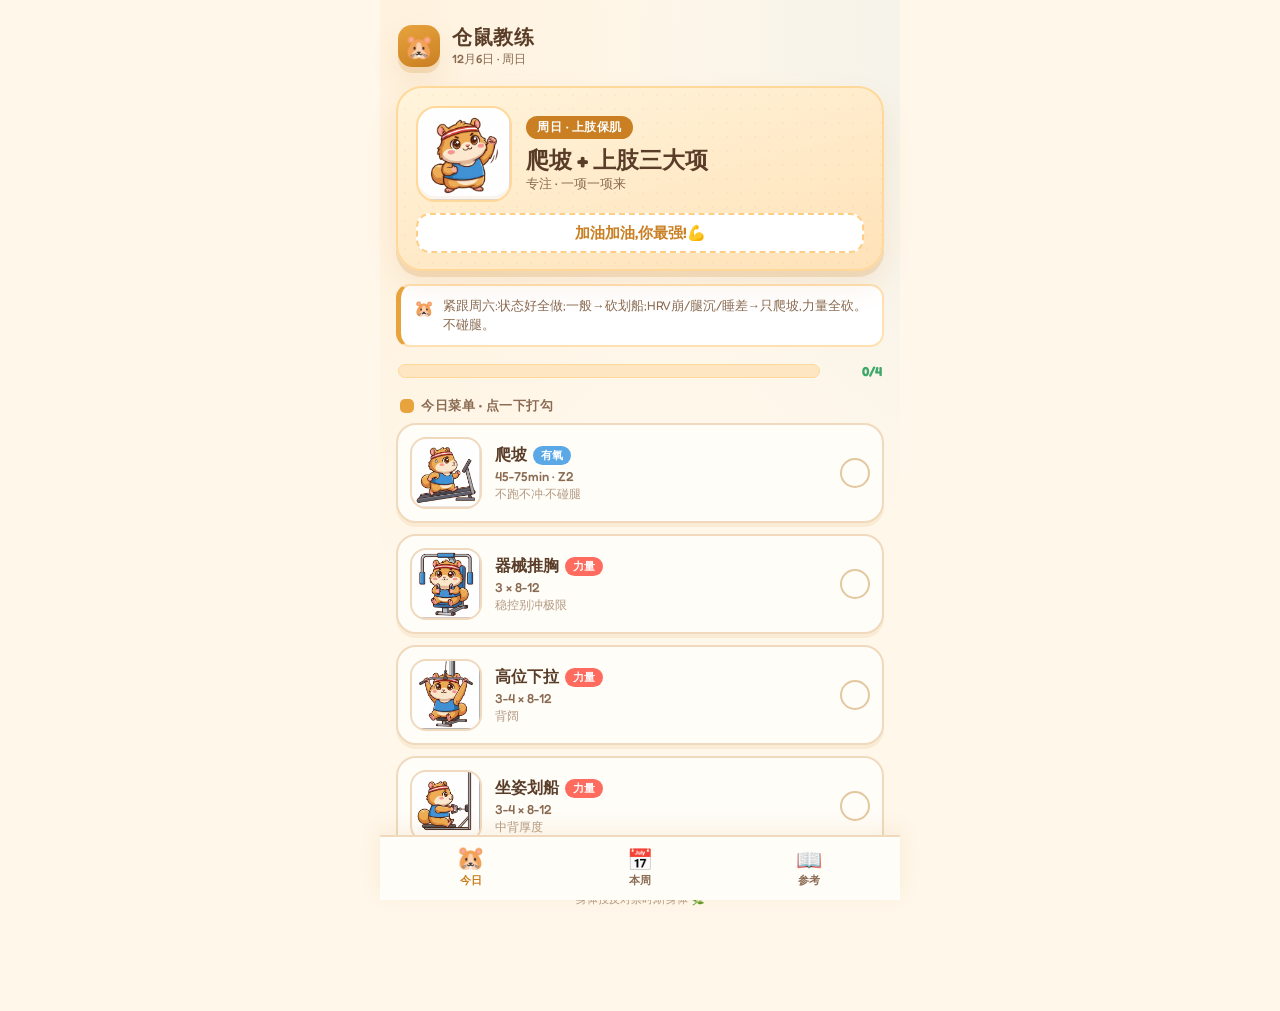
==== commit 233d62b2: "更新为新版周计划:一三六骑跑 / 二四划船爬坡 / 力量轻中重节奏 - 周计划重排:一轻骑跑+肩、二划船爬坡+完整背、三中等骑跑+推肩、   四划船爬坡+背减量、五轻恢复、六骑90+跑5-8大bric" ====
--- a/index.html
+++ b/index.html
@@ -41,6 +41,9 @@
 .hero h2{font-size:23px;font-weight:700;margin:7px 0 2px;line-height:1.2}
 .hero .focus{font-size:13px;color:var(--ink2);font-weight:500}
 .hero .slogan{margin-top:11px;font-size:15px;font-weight:600;color:var(--fur-d);background:#fff;border:2px dashed #ffce85;border-radius:14px;padding:8px 12px;text-align:center;position:relative;z-index:1}
+.daytip{display:flex;gap:9px;background:#fff;border:2px solid #ffe0b0;border-left:5px solid var(--fur);border-radius:14px;padding:10px 13px;margin-top:13px;font-size:12.5px;color:var(--ink2);line-height:1.55}
+.daytip .ti{font-size:16px;flex-shrink:0}
+.daytip.rec{border-color:#cfe6b8;border-left-color:#9ab86a}
 .prog{display:flex;align-items:center;gap:10px;margin:16px 2px 6px}
 .prog .bar{flex:1;height:14px;background:#ffe6c2;border-radius:999px;overflow:hidden;border:1.5px solid #ffd89a}
 .prog .fill{height:100%;width:0;background:linear-gradient(90deg,var(--green),var(--green-d));border-radius:999px;transition:width .5s cubic-bezier(.34,1.56,.64,1)}
@@ -116,19 +119,20 @@
       </div>
       <div class="slogan" id="heroSlogan"></div>
     </div>
+    <div class="daytip" id="dayTip"><span class="ti">🐹</span><span id="dayTipTxt"></span></div>
     <div class="prog">
       <div class="bar"><div class="fill" id="progFill"></div></div>
       <div class="pct" id="progPct">0/0</div>
     </div>
     <div class="lab">今日菜单 · 点一下打勾</div>
     <div id="itemList"></div>
-    <div class="foot">第6版定稿 · 高有氧刷脂 + 胸优先力量<br>身体投反对票时,听身体 🌿</div>
+    <div class="foot">新版周计划 · 铁三 BASE · 一三六骑跑 · 二四划船爬坡<br>身体投反对票时,听身体 🌿</div>
   </div>
 
   <div class="page" id="page-week">
     <div class="lab" style="margin-top:6px">本周计划 / The Week</div>
     <div id="weekList"></div>
-    <div class="ref" style="margin-top:6px"><h3>🧠 一句话</h3><div class="tip">一肩 · 二胸 · 三背肩 · 四胸 · 五轻恢复 · 六 brick · 日三大项。胸隔天排(二/四/日)无连轰;有氧不因力量减量;力量分散小剂量塞进有氧日,容量向胸倾斜。</div></div>
+    <div class="ref" style="margin-top:6px"><h3>🧠 一句话</h3><div class="tip">一:轻骑跑+肩 · 二:划船爬坡+完整背 · 三:中等骑跑+俯卧撑肩 · 四:划船爬坡+背减量 · 五:轻居家恢复 · 六:骑90+跑5-8 大brick · 日:爬坡+上肢保肌。<br><b style="color:var(--fur-d)">核心纪律:周一轻、周三中、周六重;周二完整背、周四减量背、周日看状态。</b>骑跑给一三六,划船爬坡给二四,力量穿插不抢有氧主菜。</div></div>
   </div>
 
   <div class="page" id="page-ref">
@@ -152,12 +156,13 @@
       </div>
       <div class="tip">Z2 目标 145-154(easy 都压这);LSD 145-158。说话测试:能说整句=Z2。乳酸阈 LTHR 177。热/无风顶高 HR,别死盯数字。</div>
     </div>
-    <div class="ref"><h3>🔥 周六 brick 大课</h3>
+    <div class="ref"><h3>🔥 周六 周峰大 brick</h3>
       <table><tr><th>段</th><th>量</th><th>强度</th></tr>
-      <tr><td>① 划船</td><td>45min</td><td>130-140W·桨频18-22</td></tr>
-      <tr><td>② 骑行</td><td>60min</td><td>Z2·110-130W</td></tr>
-      <tr><td>③ 跑步</td><td>10km</td><td>brick核心</td></tr></table>
-      <div class="tip">前面别上头,压住划/骑,<b>最后10km累腿上跑才是核心</b>(铁三专项)。带宝矿力+香蕉。</div>
+      <tr><td>① 划船(可选热身)</td><td>0-25min</td><td>Z1-Z2</td></tr>
+      <tr><td>② 骑行(主菜)</td><td>90min</td><td>Z2</td></tr>
+      <tr><td>③ 跑步(核心)</td><td>5-8km</td><td>brick 专项</td></tr>
+      <tr><td>侧平举</td><td>2-3组</td><td>轻泵·可选</td></tr></table>
+      <div class="tip">骑90是主菜、<b>最后5-8km累腿上跑才是核心</b>。状态特好可划25+骑90+跑8;<b>别每周都搞成划45+骑90+跑10</b>——太满会拖累周日和下周。带宝矿力+香蕉。</div>
     </div>
     <div class="ref"><h3>🚦 每日自调节</h3>
       <div class="tip">这套是"默认",晨间数据是"覆盖"。<b>晨HRV崩/准备度LOW/出症状</b>→降级:easy短/纯划船/直接歇。红灯先砍力量+周五直接纯躺。周日紧跟brick,累就只爬坡砍三大项。<b>看趋势(腰围/HRV曲线)不看单点。6月恢复变脆→宁可巩固别加量。</b></div>
@@ -181,40 +186,42 @@
 <script>
 const A="assets/anim/";
 const DAYS={
- 1:{t:"划船 + 跑步 + 肩",f:"有氧 + 肩",cat:"aero",items:[
-   {k:"rowing_erg",n:"划船机",c:"aero",s:"有氧热身 · Z2",note:"130-140W 桨频18-22"},
-   {k:"running",n:"跑步 5km",c:"aero",s:"Z2 145-154",note:"说话测试:能说整句"},
-   {k:"lateral_raise",n:"侧平举",c:"str",s:"3-4 × 12-20",note:"3kg起·泵感·不耸肩借力"},
- ]},
- 2:{t:"爬楼 + 胸",f:"有氧 + 胸",cat:"aero",items:[
-   {k:"stairs",n:"爬楼",c:"aero",s:"有氧 · Z2",note:"稳态刷脂"},
-   {k:"pushup",n:"标准俯卧撑",c:"str",s:"8-10组 × 5-8",note:"路线 10×5→10×6→10×8"},
-   {k:"incline_pushup",n:"上斜俯卧撑",c:"str",s:"3-4 × 10-15",note:"补上胸容量"},
- ]},
- 3:{t:"爬坡 + 背 + 肩",f:"有氧 + 背 + 肩",cat:"aero",items:[
-   {k:"incline_walk",n:"爬坡",c:"aero",s:"有氧 · Z2",note:"压住别上强度"},
-   {k:"lat_pulldown",n:"高位下拉",c:"str",s:"3-4 × 8-12",note:"背阔·宽握·留1-2余力"},
-   {k:"seated_row",n:"坐姿划船",c:"str",s:"3-4 × 8-12",note:"中背厚度"},
-   {k:"lateral_raise",n:"侧平举",c:"str",s:"3-4 × 12-20",note:"逐周加到4-5kg"},
- ]},
- 4:{t:"划船 + 跑步 + 胸",f:"有氧 + 胸",cat:"aero",items:[
-   {k:"rowing_erg",n:"划船机",c:"aero",s:"有氧热身",note:"130-140W"},
-   {k:"running",n:"跑步 5km",c:"aero",s:"Z2 145-154",note:""},
-   {k:"pushup",n:"标准俯卧撑",c:"str",s:"8-10组 × 5-8",note:"隔天排·容量加大"},
-   {k:"incline_pushup",n:"上斜俯卧撑",c:"str",s:"3-4 × 10-15",note:""},
- ]},
- 5:{t:"轻居家恢复",f:"主动恢复 · 不是加练",cat:"rec",items:[
-   {k:"pushup",n:"俯卧撑(留余力)",c:"rec",s:"几组 · 留3-4余力",note:"绝不力竭·submaximal"},
-   {k:"lateral_raise",n:"侧平举(轻)",c:"rec",s:"轻量几组",note:"~10-15min 促血流"},
- ]},
- 6:{t:"LSD / brick 大课",f:"大有氧 + 肩 · 周峰",cat:"aero",items:[
-   {k:"rowing_erg",n:"划船",c:"aero",s:"45 min",note:"130-140W 桨频18-22"},
-   {k:"cycling",n:"骑行",c:"aero",s:"60 min",note:"Z2 ~110-130W"},
-   {k:"running",n:"跑步 10km",c:"aero",s:"brick 核心",note:"累腿上跑=铁三专项"},
+ 1:{t:"轻骑跑 + 肩",f:"轻 mini brick",cat:"aero",tip:"周一不硬。周六大课 + 周日爬坡之后的『重新接上节奏日』,目标只是让身体习惯骑完还能跑。",items:[
+   {k:"cycling",n:"骑行",c:"aero",s:"45-60min · Z2下半区",note:"easy·重新接节奏"},
+   {k:"running",n:"下车跑",c:"aero",s:"3-5km · easy",note:"不追配速"},
+   {k:"lateral_raise",n:"侧平举",c:"str",s:"3-4 × 12-20",note:"3kg起·泵感·不借力"},
+ ]},
+ 2:{t:"划船爬坡 + 完整背",f:"低冲击容量 + 背",cat:"aero",tip:"背部主训练日。但划船机已吃背和核心,力量留 1-2 余力别力竭。",items:[
+   {k:"rowing_erg",n:"划船机",c:"aero",s:"40-60min · Z2",note:""},
+   {k:"incline_walk",n:"爬坡",c:"aero",s:"30-45min · Z2",note:"低冲击刷容量"},
+   {k:"lat_pulldown",n:"高位下拉",c:"str",s:"4 × 8-12",note:"背主训·留1-2余力"},
+   {k:"seated_row",n:"坐姿划船",c:"str",s:"4 × 8-12",note:"中背厚度"},
+ ]},
+ 3:{t:"中等骑跑 + 推肩",f:"正式 mini brick",cat:"aero",tip:"可比周一认真点——一周里第二重要的骑跑专项日,仅次于周六。",items:[
+   {k:"cycling",n:"骑行",c:"aero",s:"60-75min · Z2",note:"专项主课"},
+   {k:"running",n:"跑步",c:"aero",s:"5km · easy~Z2上沿",note:""},
+   {k:"pushup",n:"标准俯卧撑",c:"str",s:"8-10组 × 5-8",note:"路线 10×5→10×8"},
+   {k:"incline_pushup",n:"上斜俯卧撑",c:"str",s:"3 × 10-15",note:"补上胸"},
    {k:"lateral_raise",n:"侧平举",c:"str",s:"3-4 × 12-20",note:""},
  ]},
- 0:{t:"爬坡 + 三大项(上肢)",f:"有氧 + 推拉",cat:"aero",items:[
-   {k:"incline_walk",n:"爬坡",c:"aero",s:"有氧 · Z2",note:"post-brick 不碰腿"},
+ 4:{t:"划船爬坡 + 背减量",f:"有氧容量 + 背维护",cat:"aero",tip:"别练成完整背日。周二已练背、周六会划、周日还有拉——周四是维护不是轰炸。",items:[
+   {k:"rowing_erg",n:"划船机",c:"aero",s:"30-45min",note:""},
+   {k:"incline_walk",n:"爬坡",c:"aero",s:"45-60min",note:""},
+   {k:"lat_pulldown",n:"高位下拉",c:"str",s:"3 × 8-12",note:"减量"},
+   {k:"seated_row",n:"坐姿划船",c:"str",s:"2-3 × 8-12",note:"维护·不轰炸"},
+ ]},
+ 5:{t:"轻居家恢复",f:"主动恢复 · 不是真训练",cat:"rec",tip:"卡死:10-15min 结束,不力竭、不练腿、不练核心。促血流保习惯,不是制造刺激。",items:[
+   {k:"pushup",n:"俯卧撑(留余力)",c:"rec",s:"几组 · 留3-4余力",note:"绝不力竭"},
+   {k:"lateral_raise",n:"侧平举(轻)",c:"rec",s:"轻量泵感",note:"~10-15min 促血流"},
+ ]},
+ 6:{t:"周峰大 brick",f:"骑90 + 跑5-8km · 周峰",cat:"aero",tip:"骑90是主菜、最后5-8km跑是核心。别每周搞成划45+骑90+跑10,太满会拖累周日和下周。",items:[
+   {k:"rowing_erg",n:"划船(热身)",c:"aero",s:"0-25min · Z1-Z2",note:"可选热身"},
+   {k:"cycling",n:"骑行",c:"aero",s:"90min · Z2",note:"主菜·压住别上头"},
+   {k:"running",n:"跑步",c:"aero",s:"5-8km",note:"brick 核心·累腿上跑"},
+   {k:"lateral_raise",n:"侧平举",c:"str",s:"2-3组轻泵",note:"可做可不做"},
+ ]},
+ 0:{t:"爬坡 + 上肢三大项",f:"上肢保肌",cat:"aero",tip:"紧跟周六:状态好全做;一般→砍划船;HRV崩/腿沉/睡差→只爬坡,力量全砍。不碰腿。",items:[
+   {k:"incline_walk",n:"爬坡",c:"aero",s:"45-75min · Z2",note:"不跑不冲·不碰腿"},
    {k:"chest_press",n:"器械推胸",c:"str",s:"3 × 8-12",note:"稳控别冲极限"},
    {k:"lat_pulldown",n:"高位下拉",c:"str",s:"3-4 × 8-12",note:"背阔"},
    {k:"seated_row",n:"坐姿划船",c:"str",s:"3-4 × 8-12",note:"中背厚度"},
@@ -239,6 +246,9 @@
   document.getElementById("dayFocus").textContent=isRec?"今天慢下来,主动恢复":"专注 · 一项一项来";
   setSprite(document.getElementById("heroSprite"), isRec?"gentle":"hype");
   document.getElementById("heroSlogan").textContent=isRec?"今天不硬刚,舒服动一动就好 🌿":SLOGAN_PRE[d.getDate()%SLOGAN_PRE.length];
+  const tip=document.getElementById("dayTip");
+  if(plan.tip){tip.style.display="flex";tip.className="daytip"+(isRec?" rec":"");document.getElementById("dayTipTxt").textContent=plan.tip;}
+  else{tip.style.display="none";}
   const list=document.getElementById("itemList");list.innerHTML="";
   plan.items.forEach((it,i)=>{
     const done=!!state[i];
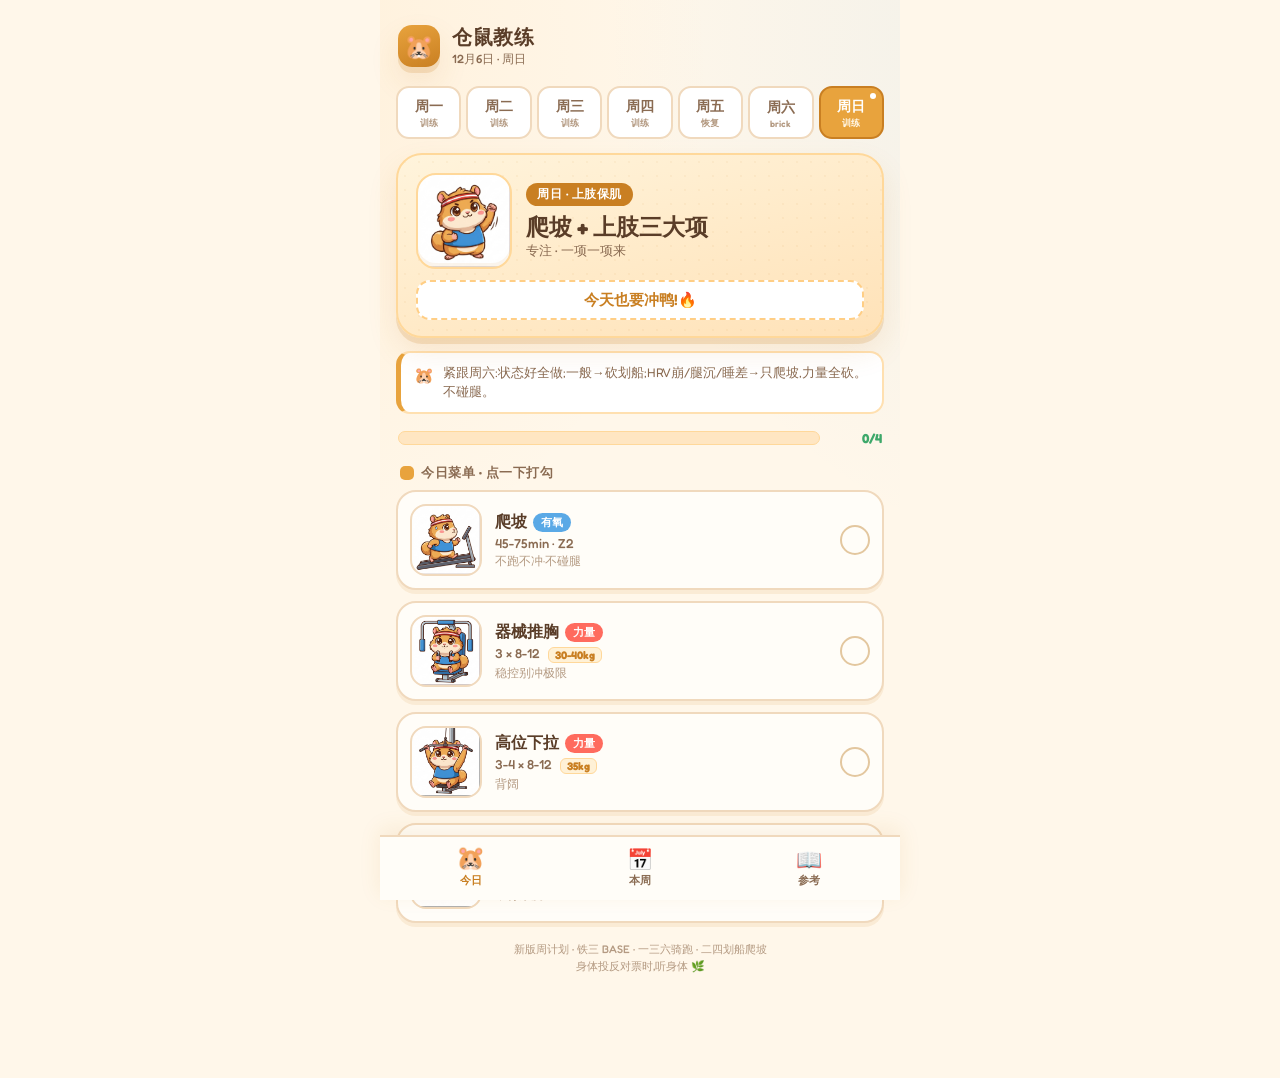
==== commit ed3340fc: "力量重量直显到每日动作 + 顶部星期切换可看任意一天 - 每个力量动作行直接显示重量小标签(高位下拉35kg/坐姿划船单臂15-20kg/   器械推胸30-40kg/侧平举3kg等),练时不用切参考" ====
--- a/index.html
+++ b/index.html
@@ -41,6 +41,19 @@
 .hero h2{font-size:23px;font-weight:700;margin:7px 0 2px;line-height:1.2}
 .hero .focus{font-size:13px;color:var(--ink2);font-weight:500}
 .hero .slogan{margin-top:11px;font-size:15px;font-weight:600;color:var(--fur-d);background:#fff;border:2px dashed #ffce85;border-radius:14px;padding:8px 12px;text-align:center;position:relative;z-index:1}
+.daysel{display:flex;gap:5px;margin:14px 0 2px}
+.daysel button{flex:1;background:#fff;border:2px solid var(--line);font-family:inherit;font-weight:700;font-size:14px;color:var(--ink2);padding:9px 0 7px;border-radius:13px;position:relative;transition:.15s}
+.daysel button .wd{font-size:9px;font-weight:600;color:var(--faint);display:block;margin-top:1px}
+.daysel button.on{background:var(--fur);border-color:var(--fur-d);color:#fff}
+.daysel button.on .wd{color:#fff8e8}
+.daysel button.is-today::after{content:"";position:absolute;top:5px;right:6px;width:6px;height:6px;border-radius:50%;background:var(--red)}
+.daysel button.on.is-today::after{background:#fff}
+.wt{display:inline-block;font-size:11px;font-weight:700;color:var(--fur-d);background:#fff1d6;border:1px solid #ffd89a;border-radius:6px;padding:0 6px;margin-left:5px;vertical-align:middle}
+.previewbar{display:flex;align-items:center;gap:8px;background:#eef4fb;border:2px solid #cfe1f5;border-radius:13px;padding:9px 13px;margin:16px 2px 6px;font-size:12.5px;color:#3f6da3;font-weight:600}
+.previewbar b{color:#2a5a8c}
+.previewbar button{margin-left:auto;background:var(--blue);color:#fff;border:none;font-family:inherit;font-weight:600;font-size:12px;padding:5px 12px;border-radius:999px}
+.item.preview{cursor:default}
+.item.preview .chk{display:none}
 .daytip{display:flex;gap:9px;background:#fff;border:2px solid #ffe0b0;border-left:5px solid var(--fur);border-radius:14px;padding:10px 13px;margin-top:13px;font-size:12.5px;color:var(--ink2);line-height:1.55}
 .daytip .ti{font-size:16px;flex-shrink:0}
 .daytip.rec{border-color:#cfe6b8;border-left-color:#9ab86a}
@@ -108,6 +121,7 @@
   </div>
 
   <div class="page on" id="page-today">
+    <div class="daysel" id="daySel"></div>
     <div class="hero">
       <div class="mood">
         <div class="sprite anim" id="heroSprite"></div>
@@ -120,11 +134,12 @@
       <div class="slogan" id="heroSlogan"></div>
     </div>
     <div class="daytip" id="dayTip"><span class="ti">🐹</span><span id="dayTipTxt"></span></div>
-    <div class="prog">
+    <div class="prog" id="progRow">
       <div class="bar"><div class="fill" id="progFill"></div></div>
       <div class="pct" id="progPct">0/0</div>
     </div>
-    <div class="lab">今日菜单 · 点一下打勾</div>
+    <div class="previewbar" id="previewBar" style="display:none">👀 <span id="previewTxt"></span><button id="backToday">回到今天</button></div>
+    <div class="lab" id="menuLab">今日菜单 · 点一下打勾</div>
     <div id="itemList"></div>
     <div class="foot">新版周计划 · 铁三 BASE · 一三六骑跑 · 二四划船爬坡<br>身体投反对票时,听身体 🌿</div>
   </div>
@@ -137,14 +152,14 @@
 
   <div class="page" id="page-ref">
     <div class="lab" style="margin-top:6px">参考 / Reference</div>
-    <div class="ref"><h3>💪 器械 & 重量进阶</h3>
-      <table><tr><th>动作</th><th>起始</th><th>进阶</th></tr>
-      <tr><td><b>高位下拉</b></td><td>35kg×12</td><td>双递进</td></tr>
-      <tr><td><b>坐姿划船</b></td><td>单臂~15-20kg</td><td>双递进</td></tr>
-      <tr><td><b>器械推胸</b></td><td>~30-40kg</td><td>双递进→史50</td></tr>
-      <tr><td><b>俯卧撑</b></td><td>8-10组×5-8</td><td>10×5→10×8→上斜/负重</td></tr>
-      <tr><td><b>侧平举</b></td><td>3kg×12-20</td><td>逐周→4-5kg</td></tr></table>
-      <div class="tip"><b>双递进:</b>固定重量,所有组都到上限次数且留1-2余力 → 加重(复合+2.5-5kg/侧平举+1-2kg)→次数掉回下限重爬。<b>留1-2余力别力竭</b>,减脂期"重量维持不掉"就是成功。</div>
+    <div class="ref"><h3>💪 力量重量情报 · 留 1-2 余力</h3>
+      <table><tr><th>动作</th><th>重量</th><th>各日组数</th></tr>
+      <tr><td><b>高位下拉</b></td><td>35kg<br><span style="color:var(--faint);font-size:10px">现状</span></td><td>二 4 · 四 3<span style="color:var(--faint)">(减)</span> · 日 3-4</td></tr>
+      <tr><td><b>坐姿划船</b><br><span style="color:var(--faint);font-size:10px">单臂器械</span></td><td>单臂~15-20kg<br><span style="color:var(--faint);font-size:10px">试重</span></td><td>二 4 · 四 2-3<span style="color:var(--faint)">(减)</span> · 日 3-4</td></tr>
+      <tr><td><b>器械推胸</b></td><td>~30-40kg<br><span style="color:var(--faint);font-size:10px">Smith35参考</span></td><td>日 3</td></tr>
+      <tr><td><b>俯卧撑</b></td><td>自重</td><td>三 8-10组×5-8 · 五 留3-4余力</td></tr>
+      <tr><td><b>侧平举</b></td><td>3kg→逐周4-5kg</td><td>一三六 轻泵 · 留1天稍重</td></tr></table>
+      <div class="tip"><b>双递进:</b>固定重量,所有组都到上限次数且留1-2余力 → 加重(复合+2.5-5kg/侧平举+1-2kg)→次数掉回下限重爬。<b>全程留1-2余力别力竭</b>,减脂期"重量维持不掉"就是成功(保肌)。</div>
     </div>
     <div class="ref"><h3>❤️ 心率分区 · max197 RHR56</h3>
       <div class="zones">
@@ -189,42 +204,42 @@
  1:{t:"轻骑跑 + 肩",f:"轻 mini brick",cat:"aero",tip:"周一不硬。周六大课 + 周日爬坡之后的『重新接上节奏日』,目标只是让身体习惯骑完还能跑。",items:[
    {k:"cycling",n:"骑行",c:"aero",s:"45-60min · Z2下半区",note:"easy·重新接节奏"},
    {k:"running",n:"下车跑",c:"aero",s:"3-5km · easy",note:"不追配速"},
-   {k:"lateral_raise",n:"侧平举",c:"str",s:"3-4 × 12-20",note:"3kg起·泵感·不借力"},
+   {k:"lateral_raise",n:"侧平举",c:"str",s:"3-4 × 12-20",w:"3kg",note:"泵感·不借力"},
  ]},
  2:{t:"划船爬坡 + 完整背",f:"低冲击容量 + 背",cat:"aero",tip:"背部主训练日。但划船机已吃背和核心,力量留 1-2 余力别力竭。",items:[
    {k:"rowing_erg",n:"划船机",c:"aero",s:"40-60min · Z2",note:""},
    {k:"incline_walk",n:"爬坡",c:"aero",s:"30-45min · Z2",note:"低冲击刷容量"},
-   {k:"lat_pulldown",n:"高位下拉",c:"str",s:"4 × 8-12",note:"背主训·留1-2余力"},
-   {k:"seated_row",n:"坐姿划船",c:"str",s:"4 × 8-12",note:"中背厚度"},
+   {k:"lat_pulldown",n:"高位下拉",c:"str",s:"4 × 8-12",w:"35kg",note:"背主训·留1-2余力"},
+   {k:"seated_row",n:"坐姿划船",c:"str",s:"4 × 8-12",w:"单臂15-20kg",note:"中背厚度"},
  ]},
  3:{t:"中等骑跑 + 推肩",f:"正式 mini brick",cat:"aero",tip:"可比周一认真点——一周里第二重要的骑跑专项日,仅次于周六。",items:[
    {k:"cycling",n:"骑行",c:"aero",s:"60-75min · Z2",note:"专项主课"},
    {k:"running",n:"跑步",c:"aero",s:"5km · easy~Z2上沿",note:""},
-   {k:"pushup",n:"标准俯卧撑",c:"str",s:"8-10组 × 5-8",note:"路线 10×5→10×8"},
-   {k:"incline_pushup",n:"上斜俯卧撑",c:"str",s:"3 × 10-15",note:"补上胸"},
-   {k:"lateral_raise",n:"侧平举",c:"str",s:"3-4 × 12-20",note:""},
+   {k:"pushup",n:"标准俯卧撑",c:"str",s:"8-10组 × 5-8",w:"自重",note:"路线 10×5→10×8"},
+   {k:"incline_pushup",n:"上斜俯卧撑",c:"str",s:"3 × 10-15",w:"自重",note:"补上胸"},
+   {k:"lateral_raise",n:"侧平举",c:"str",s:"3-4 × 12-20",w:"3kg",note:""},
  ]},
  4:{t:"划船爬坡 + 背减量",f:"有氧容量 + 背维护",cat:"aero",tip:"别练成完整背日。周二已练背、周六会划、周日还有拉——周四是维护不是轰炸。",items:[
    {k:"rowing_erg",n:"划船机",c:"aero",s:"30-45min",note:""},
    {k:"incline_walk",n:"爬坡",c:"aero",s:"45-60min",note:""},
-   {k:"lat_pulldown",n:"高位下拉",c:"str",s:"3 × 8-12",note:"减量"},
-   {k:"seated_row",n:"坐姿划船",c:"str",s:"2-3 × 8-12",note:"维护·不轰炸"},
+   {k:"lat_pulldown",n:"高位下拉",c:"str",s:"3 × 8-12",w:"35kg",note:"减量"},
+   {k:"seated_row",n:"坐姿划船",c:"str",s:"2-3 × 8-12",w:"单臂15-20kg",note:"维护·不轰炸"},
  ]},
  5:{t:"轻居家恢复",f:"主动恢复 · 不是真训练",cat:"rec",tip:"卡死:10-15min 结束,不力竭、不练腿、不练核心。促血流保习惯,不是制造刺激。",items:[
-   {k:"pushup",n:"俯卧撑(留余力)",c:"rec",s:"几组 · 留3-4余力",note:"绝不力竭"},
-   {k:"lateral_raise",n:"侧平举(轻)",c:"rec",s:"轻量泵感",note:"~10-15min 促血流"},
+   {k:"pushup",n:"俯卧撑(留余力)",c:"rec",s:"几组 · 留3-4余力",w:"自重",note:"绝不力竭"},
+   {k:"lateral_raise",n:"侧平举(轻)",c:"rec",s:"轻量泵感",w:"轻",note:"~10-15min 促血流"},
  ]},
  6:{t:"周峰大 brick",f:"骑90 + 跑5-8km · 周峰",cat:"aero",tip:"骑90是主菜、最后5-8km跑是核心。别每周搞成划45+骑90+跑10,太满会拖累周日和下周。",items:[
    {k:"rowing_erg",n:"划船(热身)",c:"aero",s:"0-25min · Z1-Z2",note:"可选热身"},
    {k:"cycling",n:"骑行",c:"aero",s:"90min · Z2",note:"主菜·压住别上头"},
    {k:"running",n:"跑步",c:"aero",s:"5-8km",note:"brick 核心·累腿上跑"},
-   {k:"lateral_raise",n:"侧平举",c:"str",s:"2-3组轻泵",note:"可做可不做"},
+   {k:"lateral_raise",n:"侧平举",c:"str",s:"2-3组轻泵",w:"轻",note:"可做可不做"},
  ]},
  0:{t:"爬坡 + 上肢三大项",f:"上肢保肌",cat:"aero",tip:"紧跟周六:状态好全做;一般→砍划船;HRV崩/腿沉/睡差→只爬坡,力量全砍。不碰腿。",items:[
    {k:"incline_walk",n:"爬坡",c:"aero",s:"45-75min · Z2",note:"不跑不冲·不碰腿"},
-   {k:"chest_press",n:"器械推胸",c:"str",s:"3 × 8-12",note:"稳控别冲极限"},
-   {k:"lat_pulldown",n:"高位下拉",c:"str",s:"3-4 × 8-12",note:"背阔"},
-   {k:"seated_row",n:"坐姿划船",c:"str",s:"3-4 × 8-12",note:"中背厚度"},
+   {k:"chest_press",n:"器械推胸",c:"str",s:"3 × 8-12",w:"30-40kg",note:"稳控别冲极限"},
+   {k:"lat_pulldown",n:"高位下拉",c:"str",s:"3-4 × 8-12",w:"35kg",note:"背阔"},
+   {k:"seated_row",n:"坐姿划船",c:"str",s:"3-4 × 8-12",w:"单臂15-20kg",note:"中背厚度"},
  ]},
 };
 const SLOGAN_PRE=["今天也要冲鸭!🔥","加油加油,你最强!💪","动起来,小宇宙爆发!⚡","就是现在,练它!🐹🔥","能量满格,出发!🚀"];
@@ -237,35 +252,57 @@
 function setSprite(el,k){el.style.backgroundImage="url('"+A+k+".jpg')";}
 
 let state=load();
+const realDow=new Date().getDay();
+let viewDow=realDow;
+function buildDaySel(){
+  const sel=document.getElementById("daySel");sel.innerHTML="";
+  [1,2,3,4,5,6,0].forEach(i=>{
+    const b=document.createElement("button");
+    b.className=(i===viewDow?"on ":"")+(i===realDow?"is-today":"");
+    const sub=DAYS[i].cat==="rec"?"恢复":(DAYS[i].t.indexOf("brick")>=0?"brick":"训练");
+    b.innerHTML=`周${WD[i]}<span class="wd">${sub}</span>`;
+    b.onclick=()=>{viewDow=i;render();window.scrollTo(0,0);};
+    sel.appendChild(b);
+  });
+}
 function render(){
-  const d=new Date(), dow=d.getDay(), plan=DAYS[dow];
-  document.getElementById("dateline").textContent=`${d.getMonth()+1}月${d.getDate()}日 · 周${WD[dow]}`;
-  document.getElementById("dayTag").textContent="周"+WD[dow]+" · "+plan.f;
+  const d=new Date(), plan=DAYS[viewDow], isToday=viewDow===realDow;
+  buildDaySel();
+  document.getElementById("dateline").textContent=isToday?`${d.getMonth()+1}月${d.getDate()}日 · 周${WD[realDow]}`:`查看 · 周${WD[viewDow]}`;
+  document.getElementById("dayTag").textContent="周"+WD[viewDow]+" · "+plan.f;
   document.getElementById("dayTitle").textContent=plan.t;
   const isRec=plan.cat==="rec";
-  document.getElementById("dayFocus").textContent=isRec?"今天慢下来,主动恢复":"专注 · 一项一项来";
+  document.getElementById("dayFocus").textContent=isRec?"慢下来,主动恢复":"专注 · 一项一项来";
   setSprite(document.getElementById("heroSprite"), isRec?"gentle":"hype");
-  document.getElementById("heroSlogan").textContent=isRec?"今天不硬刚,舒服动一动就好 🌿":SLOGAN_PRE[d.getDate()%SLOGAN_PRE.length];
+  document.getElementById("heroSlogan").textContent=isRec?"不硬刚,舒服动一动就好 🌿":SLOGAN_PRE[viewDow%SLOGAN_PRE.length];
   const tip=document.getElementById("dayTip");
   if(plan.tip){tip.style.display="flex";tip.className="daytip"+(isRec?" rec":"");document.getElementById("dayTipTxt").textContent=plan.tip;}
   else{tip.style.display="none";}
+  document.getElementById("progRow").style.display=isToday?"flex":"none";
+  document.getElementById("previewBar").style.display=isToday?"none":"flex";
+  if(!isToday)document.getElementById("previewTxt").textContent=`预览 周${WD[viewDow]} 菜单(非今日,不可打勾)`;
+  document.getElementById("menuLab").textContent=isToday?"今日菜单 · 点一下打勾":"周"+WD[viewDow]+"菜单 · 预览";
   const list=document.getElementById("itemList");list.innerHTML="";
   plan.items.forEach((it,i)=>{
-    const done=!!state[i];
-    const el=document.createElement("div");el.className="item"+(done?" done":"");
+    const done=isToday&&!!state[i];
+    const el=document.createElement("div");el.className="item"+(done?" done":"")+(isToday?"":" preview");
+    const wt=it.w?` <span class="wt">${it.w}</span>`:"";
     el.innerHTML=`<div class="sprite anim"></div>
       <div class="meta"><div class="nm">${it.n}<span class="cat ${it.c}">${it.c==="aero"?"有氧":it.c==="rec"?"恢复":"力量"}</span></div>
-      <div class="sets">${it.s}</div>${it.note?`<div class="note">${it.note}</div>`:""}</div>
+      <div class="sets">${it.s}${wt}</div>${it.note?`<div class="note">${it.note}</div>`:""}</div>
       <div class="chk">✓</div>`;
     setSprite(el.querySelector(".sprite"),it.k);
-    el.onclick=()=>{state[i]=!state[i];save(state);render();if(state[i])checkAll(plan);};
+    if(isToday)el.onclick=()=>{state[i]=!state[i];save(state);render();if(state[i])checkAll(plan);};
     list.appendChild(el);
   });
-  const total=plan.items.length, done=plan.items.filter((_,i)=>state[i]).length;
-  document.getElementById("progFill").style.width=(total?done/total*100:0)+"%";
-  document.getElementById("progPct").textContent=done+"/"+total;
-  renderWeek(dow);
-}
+  if(isToday){
+    const total=plan.items.length, done=plan.items.filter((_,i)=>state[i]).length;
+    document.getElementById("progFill").style.width=(total?done/total*100:0)+"%";
+    document.getElementById("progPct").textContent=done+"/"+total;
+  }
+  renderWeek(realDow);
+}
+document.getElementById("backToday").onclick=()=>{viewDow=realDow;render();window.scrollTo(0,0);};
 function checkAll(plan){
   const total=plan.items.length, done=plan.items.filter((_,i)=>state[i]).length;
   if(done===total && total>0){celebrate();}
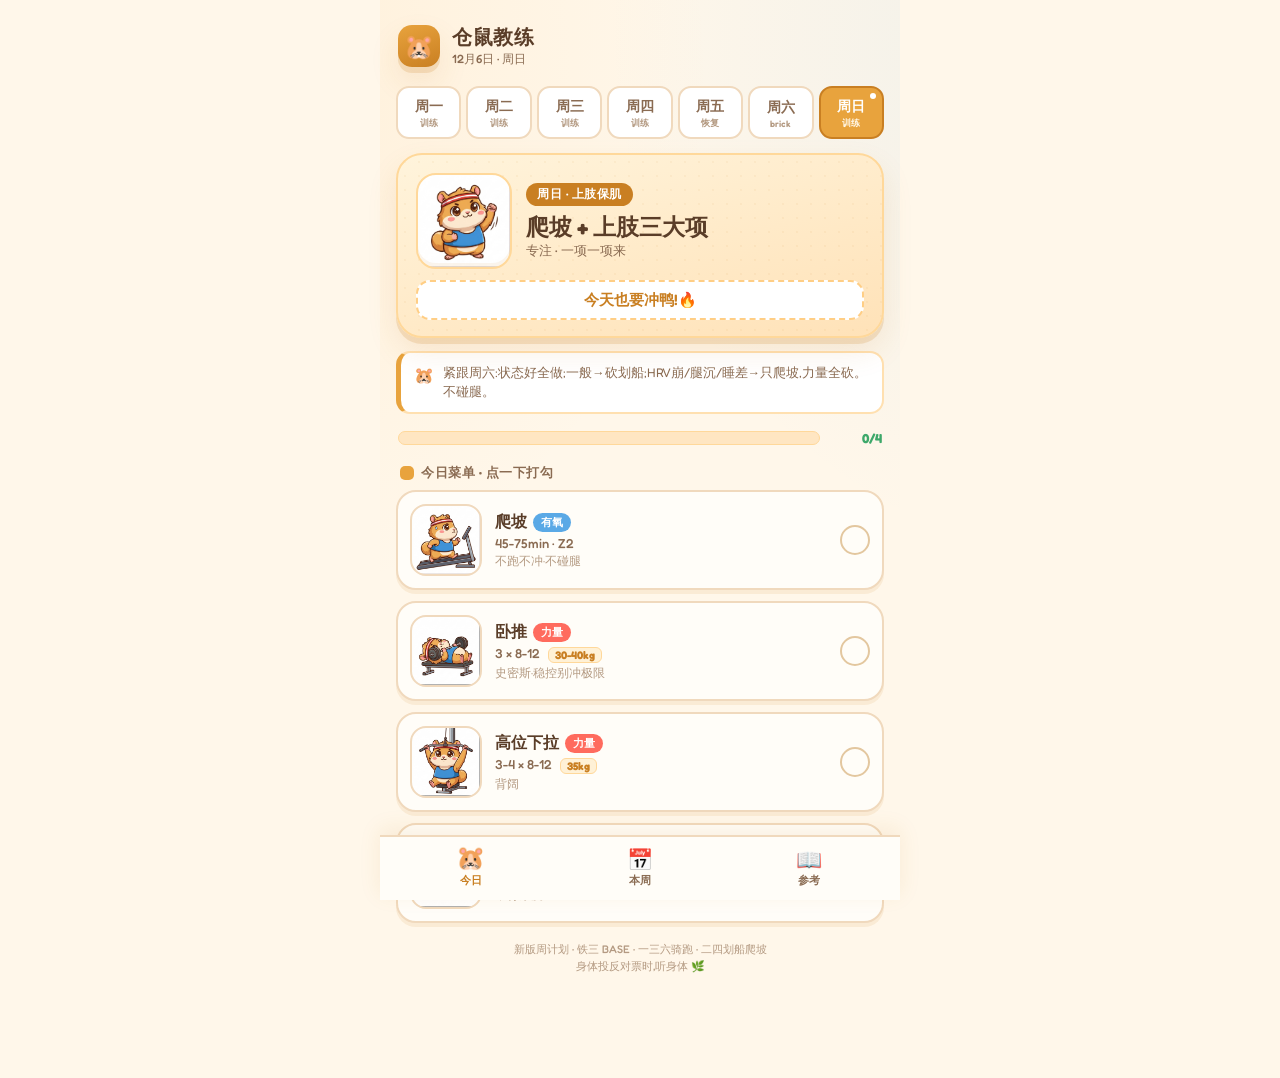
==== commit 7254b306: "器械推胸 → 卧推(史密斯):改名 + 重新生成卧推动画 + 参考表更新(缓存v6) Co-Authored-By: Claude Opus 4.8 (1M context) <noreply@ant" ====
--- a/index.html
+++ b/index.html
@@ -156,7 +156,7 @@
       <table><tr><th>动作</th><th>重量</th><th>各日组数</th></tr>
       <tr><td><b>高位下拉</b></td><td>35kg<br><span style="color:var(--faint);font-size:10px">现状</span></td><td>二 4 · 四 3<span style="color:var(--faint)">(减)</span> · 日 3-4</td></tr>
       <tr><td><b>坐姿划船</b><br><span style="color:var(--faint);font-size:10px">单臂器械</span></td><td>单臂~15-20kg<br><span style="color:var(--faint);font-size:10px">试重</span></td><td>二 4 · 四 2-3<span style="color:var(--faint)">(减)</span> · 日 3-4</td></tr>
-      <tr><td><b>器械推胸</b></td><td>~30-40kg<br><span style="color:var(--faint);font-size:10px">Smith35参考</span></td><td>日 3</td></tr>
+      <tr><td><b>卧推</b><br><span style="color:var(--faint);font-size:10px">史密斯</span></td><td>~30-40kg<br><span style="color:var(--faint);font-size:10px">Smith35参考→史50</span></td><td>日 3</td></tr>
       <tr><td><b>俯卧撑</b></td><td>自重</td><td>三 8-10组×5-8 · 五 留3-4余力</td></tr>
       <tr><td><b>侧平举</b></td><td>3kg→逐周4-5kg</td><td>一三六 轻泵 · 留1天稍重</td></tr></table>
       <div class="tip"><b>双递进:</b>固定重量,所有组都到上限次数且留1-2余力 → 加重(复合+2.5-5kg/侧平举+1-2kg)→次数掉回下限重爬。<b>全程留1-2余力别力竭</b>,减脂期"重量维持不掉"就是成功(保肌)。</div>
@@ -237,7 +237,7 @@
  ]},
  0:{t:"爬坡 + 上肢三大项",f:"上肢保肌",cat:"aero",tip:"紧跟周六:状态好全做;一般→砍划船;HRV崩/腿沉/睡差→只爬坡,力量全砍。不碰腿。",items:[
    {k:"incline_walk",n:"爬坡",c:"aero",s:"45-75min · Z2",note:"不跑不冲·不碰腿"},
-   {k:"chest_press",n:"器械推胸",c:"str",s:"3 × 8-12",w:"30-40kg",note:"稳控别冲极限"},
+   {k:"bench_press",n:"卧推",c:"str",s:"3 × 8-12",w:"30-40kg",note:"史密斯·稳控别冲极限"},
    {k:"lat_pulldown",n:"高位下拉",c:"str",s:"3-4 × 8-12",w:"35kg",note:"背阔"},
    {k:"seated_row",n:"坐姿划船",c:"str",s:"3-4 × 8-12",w:"单臂15-20kg",note:"中背厚度"},
  ]},
